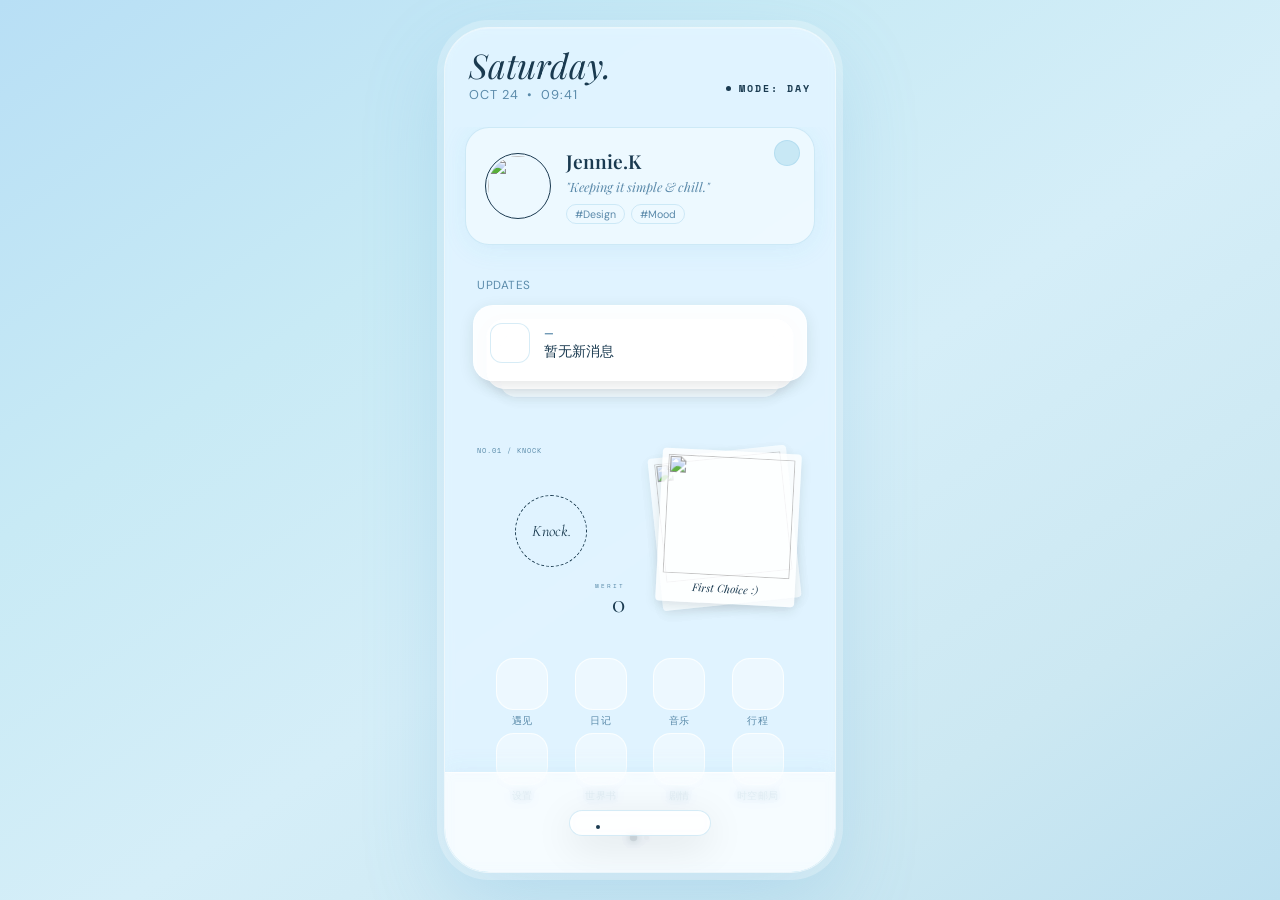
==== index.html @ 6e388628 "PWA 离线缓存 + 安装支持·毛玻璃减轻·天气感知·反向查手机·表情包全局·世界书语音+导入·经期移除·ElevenLabs v3" ====
<!DOCTYPE html>
<html lang="zh-CN">
<head>
<meta charset="UTF-8">
<meta name="viewport" content="width=device-width, initial-scale=1.0, maximum-scale=1.0, user-scalable=no, viewport-fit=cover">
<title>✦ 闪闪的小手机 ✦</title>
<meta name="apple-mobile-web-app-capable" content="yes">
<meta name="apple-mobile-web-app-status-bar-style" content="black-translucent">
<meta name="apple-mobile-web-app-title" content="Chill OS">
<link rel="apple-touch-icon" href="apple-touch-icon.png">
<link rel="manifest" href="manifest.json">
<meta name="theme-color" content="rgba(235,248,255,0.7)">
<script src="https://cdn.jsdelivr.net/npm/@supabase/supabase-js@2"></script>
<script src="https://unpkg.com/@phosphor-icons/web"></script>
<script src="https://unpkg.com/fflate@0.8.2/umd/index.js"></script>
<script src="https://unpkg.com/mammoth@1.6.0/mammoth.browser.min.js"></script>
<script src="https://cdnjs.cloudflare.com/ajax/libs/three.js/r128/three.min.js"></script>
<script src="music.js"></script>
<script src="chill-meet-bundle.js"></script>
<script src="diary.js"></script>
<script src="forum.js"></script>
<script src="lifestyle.js"></script>
<script src="post-office.js"></script>
<script src="cloud.js"></script>
<script src="debate.js"></script>
<script src="codex.js"></script>
<script src="subjects.js"></script>
<script src="editorial.js"></script>
<script src="couple.js"></script>
<script src="group-story.js"></script>
<script src="story-status.js"></script>
<script src="updater.js"></script>
<script src="fab-style.js"></script>
<script src="import-migrate.js"></script>
<script src="memory-rag.js"></script>
<script src="api-log.js"></script>
<script src="dream.js"></script>
<link rel="preconnect" href="https://fonts.googleapis.com">
<link rel="preconnect" href="https://fonts.gstatic.com" crossorigin>
<link href="https://fonts.googleapis.com/css2?family=DM+Sans:wght@400;500;700;800&family=Great+Vibes&family=Libre+Barcode+39+Text&family=Noto+Sans+SC:wght@300;400;500;700&family=Playfair+Display:ital,wght@0,400;0,600;0,700;1,400;1,700&family=Cormorant+Garamond:ital,wght@0,300;0,400;0,600;1,300;1,400&family=Space+Mono:ital,wght@0,400;0,700;1,400&display=swap" rel="stylesheet">

  <link rel="stylesheet" href="styles.css">
<body>
<div class="device">

<!-- ==================== AUTH SCREENS ==================== -->
  

<div id="auth-screen" class="screen auth-screen">
    <!-- Login Wrap -->
    <div id="page-login" class="auth-wrap">
      <header class="auth-header">
        <h1 class="auth-title">The<br><span class="italic">Gate</span></h1>
        <p class="auth-subtitle">欢迎回到 <strong>Chill Mono OS</strong>。</p>
      </header>
      <div>
        <div id="login-msg" class="auth-msg"></div>
        <div class="auth-form-group">
          <label>邮箱 <span class="en-deco">/ EMAIL</span></label>
          <input type="email" id="login-email" placeholder="you@example.com">
        </div>
        <div class="auth-form-group">
          <label>密码 <span class="en-deco">/ PASSWORD</span></label>
          <input type="password" id="login-password" placeholder="请输入密码">
        </div>
        <button class="auth-btn" id="login-btn">登录</button>
        <div class="auth-switch">
          没有账号？<a id="to-register">注册</a>
          <span class="divider">|</span>
          <a id="to-claim">领取邀请码</a>
        </div>
      </div>
    </div>
    <!-- Register Wrap -->
    <div id="page-register" class="auth-wrap hidden">
      <header class="auth-header">
        <h1 class="auth-title">New<br><span class="italic">Soul</span></h1>
        <p class="auth-subtitle">加入 <strong>Chill Mono OS</strong>，需要邀请码。</p>
      </header>
      <div>
        <div id="register-msg" class="auth-msg"></div>
        <div class="auth-form-group">
          <label>邀请码 <span class="en-deco">/ INVITE CODE</span></label>
          <input type="text" id="register-code" placeholder="INVITE-XXX">
        </div>
        <div class="auth-form-group">
          <label>邮箱 <span class="en-deco">/ EMAIL</span></label>
          <input type="email" id="register-email" placeholder="you@example.com">
        </div>
        <div class="auth-form-group">
          <label>密码 <span class="en-deco">/ PASSWORD</span></label>
          <input type="password" id="register-password" placeholder="至少 6 位">
        </div>
        <button class="auth-btn" id="register-btn">注册</button>
        <div class="auth-switch">
          已有账号？<a id="to-login">去登录</a>
        </div>
      </div>
    </div>
  </div>

  <div id="claim-screen" class="screen auth-screen">
    <div class="auth-wrap">
      <header class="auth-header">
        <h1 class="auth-title">You're<br><span class="italic">Invited!</span></h1>
        <p class="auth-subtitle">to join <strong>Chill Mono OS</strong>, despite all of the chaos.</p>
      </header>
      <div>
        <div id="claim-msg" class="auth-msg"></div>
        <div class="auth-form-group">
          <label>Your QQ Identifier</label>
          <input type="text" id="qq-input" placeholder="请输入 QQ 号" inputmode="numeric">
        </div>
        <button class="auth-btn" id="claim-btn">Reveal Your Fate</button>
        <div class="claim-result-box" id="claim-result-box">
          <div class="claim-tarot-header">
            <span class="star">★</span>
            <span class="num">I</span>
            <span class="star">★</span>
          </div>
          <div class="code" id="claim-result-code"></div>
          <div class="claim-tarot-footer">L'Invitation</div>
          <button class="claim-copy-btn" id="claim-copy-btn">Copy</button>
        </div>
        <div class="auth-switch" style="text-align: right; margin-top: 64px;">
          <a id="claim-to-login" style="font-family: 'Playfair Display', 'DM Sans', sans-serif; font-style: italic; font-size: 14px;">返回登录 / Back to login ⤣</a>
        </div>
      </div>
    </div>
  </div>

  <!-- Hidden file inputs -->
  <input type="file" id="file-avatar"         accept="image/*" style="display:none">
  <input type="file" id="file-polaroid-front" accept="image/*" style="display:none">
  <input type="file" id="file-polaroid-back"  accept="image/*" style="display:none">
  <input type="file" id="file-wallpaper"      accept="image/*" style="display:none">
  <input type="file" id="file-call-wallpaper" accept="image/*" style="display:none">
  <input type="file" id="file-icon"           accept="image/*" style="display:none">
  <input type="file" id="file-group-avatar"   accept="image/*" style="display:none">
  <input type="file" id="file-rb-p1" accept="image/*" style="display:none" onchange="SpaceModule.saveImg('rb-img-1', this)">
  <input type="file" id="file-rb-p2" accept="image/*" style="display:none" onchange="SpaceModule.saveImg('rb-img-2', this)">
  <input type="file" id="file-rb-p3" accept="image/*" style="display:none" onchange="SpaceModule.saveImg('rb-img-3', this)">
  <input type="file" id="file-rb-music" accept="image/*" style="display:none" onchange="SpaceModule.saveImg('rb-img-music', this)">

  <!-- Toast -->
  <div class="toast" id="toast"></div>

  <!-- Profile Edit Modal -->
  <div class="modal-overlay" id="profile-modal">
    <div class="modal-sheet">
      <div class="modal-title">编辑名片</div>
      <input class="modal-input" id="modal-name" placeholder="名字" maxlength="20">
      <input class="modal-input" id="modal-bio"  placeholder="签名" maxlength="50">
      <input class="modal-input" id="modal-tags" placeholder="标签，逗号分隔，例：Design,Mood" maxlength="80">
      <div class="modal-btn-row">
        <button class="modal-btn"         onclick="ProfileModule.closeModal()">取消</button>
        <button class="modal-btn primary" onclick="ProfileModule.save()">保存</button>
      </div>
    </div>
  </div>

  <!-- ==================== HOME SCREEN ==================== -->
  <div id="home-screen" class="screen active">
    <div class="scroll-content" id="home-scroll">
      <div class="header">
        <div class="date-box">
          <h1 class="serif" id="day-main">Saturday.</h1>
          <div class="date-time-line"><p id="date-main">OCT 24</p><span>•</span><p id="time-main">09:41</p></div>
        </div>
       <div class="theme-switch" id="theme-btn">MODE: DAY</div></div>
       
       <div class="home-swiper" id="home-swiper" onscroll="updateHomeDots(this)">
    <div class="home-page"> <!-- 第一页开始 -->
       
      <div class="profile-card">
        <div class="avatar-wrap" id="avatar-wrap">
          <img src="https://i.postimg.cc/ydZykRMt/IMG-1712.jpg" alt="" class="avatar" id="profile-avatar">
          <div class="avatar-edit-hint"><i class="ph ph-camera"></i></div>
        </div>
        <div class="profile-info">
          <div class="profile-name serif" id="profile-name">Jennie.K</div>
          <div class="profile-bio" id="profile-bio">"Keeping it simple & chill."</div>
          <div class="profile-tags" id="profile-tags">
            <span class="tag">#Design</span><span class="tag">#Mood</span>
          </div>
        </div>
        <div class="profile-edit-btn" id="profile-edit-btn"><i class="ph ph-pencil-simple"></i></div>
      </div>

      <div class="stack-label"><span>Updates</span><span id="notif-count" style="display:none">0</span></div>
      <div class="stack-container" onclick="openPanel()" id="stack-container">
        <!-- 最上面那张：动态内容 -->
        <div class="stack-card" id="stack-card-top">
          <div class="notify-icon" id="stack-icon">
            <i class="ph ph-chat-circle-dots"></i>
          </div>
          <div class="notify-content">
            <div class="notify-header">
              <span class="notify-app" id="stack-name">—</span>
              <span id="stack-time"></span>
            </div>
            <div class="notify-msg" id="stack-msg">暂无新消息</div>
          </div>
        </div>
        <!-- 下面两张纯视觉叠牌 -->
        <div class="stack-card"></div>
        <div class="stack-card"></div>
      </div>

      <div class="bento-grid">
        <div class="canvas-wrap">
          <div class="wg-boxless-muyu" id="muyu-area">
            <div class="muyu-meta">NO.01 / KNOCK</div>
            <div class="zen-stone"><span>Knock.</span></div>
            <div class="muyu-counter">
              <div class="muyu-counter-title">Merit</div>
              <div class="muyu-counter-value" id="merit-count">0</div>
            </div>
          </div>
        </div>

        <div class="photo-stack-widget" id="polaroid-widget">
          <i class="ph ph-paperclip paperclip-back"></i>
          <i class="ph ph-paperclip paperclip-front"></i>
          <div class="polaroid-layer back">
            <img id="polaroid-back-img" src="https://images.unsplash.com/photo-1493663284031-b7e3aefcae8e?w=400&q=80" alt="">
          </div>
          <div class="polaroid-layer front">
            <img id="polaroid-front-img" src="https://i.postimg.cc/8cGMc0Bk/IMG-1711.jpg" alt="">
            <div class="polaroid-caption" id="polaroid-caption">First Choice :)</div>
          </div>
        </div>
      </div>


      <div class="grid-icons" id="grid-icons">
        <div class="icon-cell">
         <div class="icon-box" data-icon-id="0"><i class="ph-fill ph-coffee"></i></div>
          <span class="icon-label">遇见</span>
        </div>
       <div class="icon-cell">
  <div class="icon-box" data-icon-id="1" id="icon-diary">
    <i class="ph ph-book-open-text"></i>
  </div>
  <span class="icon-label">日记</span>
</div>
        <div class="icon-cell">
          <div class="icon-box" data-icon-id="2"><i class="ph ph-music-note"></i></div>
          <span class="icon-label">音乐</span>
        </div>
        <div class="icon-cell">
          <div class="icon-box" data-icon-id="3"><i class="ph ph-calendar-blank"></i></div>
          <span class="icon-label">行程</span>
        </div>
        <div class="icon-cell">
          <div class="icon-box" data-icon-id="4" id="icon-settings"><i class="ph ph-gear"></i></div>
          <span class="icon-label">设置</span>
        </div>
        <div class="icon-cell" id="icon-worldbook-cell">
          <div class="icon-box" data-icon-id="5"><i class="ph ph-books"></i></div>
          <span class="icon-label">世界书</span>
        </div>
        <div class="icon-cell" id="icon-story-cell">
          <div class="icon-box" data-icon-id="6"><i class="ph ph-mask-happy"></i></div>
          <span class="icon-label">剧情</span>
        </div>
        <div class="icon-cell" id="icon-postoffice-cell">
          <div class="icon-box" data-icon-id="7"><i class="ph ph-mailbox"></i></div>
          <span class="icon-label">时空邮局</span>
        </div>
      </div>
    </div>

<div class="home-page"> <!-- 第二页开始 -->
       
      <div class="retro-brutalist-widget">
        
        <!-- 第1排 -->
        <div class="rb-flex-row">
          <div class="rb-pill-black" contenteditable="true" id="rb-t1" onblur="SpaceModule.saveText('rb-t1')" spellcheck="false">THIS IS MY BLOG/SPACE!</div>
          <div class="rb-circle-white"><i class="ph-bold ph-arrow-right"></i></div>
        </div>

        <!-- 第2排 -->
        <div class="rb-flex-row" style="justify-content: space-between;">
          <div class="rb-pill-white">
            <i class="ph-fill ph-facebook-logo"></i>
            <i class="ph-fill ph-twitter-logo"></i>
            <i class="ph-fill ph-spotify-logo"></i>
          </div>
          <div class="rb-search-box">
            <div class="rb-search-text" contenteditable="true" id="rb-t2" onblur="SpaceModule.saveText('rb-t2')" spellcheck="false">SEARCH</div>
            <div class="rb-search-icon"><i class="ph-bold ph-magnifying-glass"></i></div>
          </div>
        </div>

        <!-- 第3排 -->
        <div class="rb-polaroid-section">
          <div class="rb-cursive" contenteditable="true" id="rb-t3" onblur="SpaceModule.saveText('rb-t3')" spellcheck="false">our journey</div>
          <div class="rb-polaroid-stack">
            <div class="rb-polaroid p1" onclick="document.getElementById('file-rb-p1').click()"><img id="rb-img-1" src="https://i.postimg.cc/02b2mCWJ/IMG-1710.jpg" alt="photo1"></div>
            <div class="rb-polaroid p2" onclick="document.getElementById('file-rb-p2').click()"><img id="rb-img-2" src="https://i.postimg.cc/xThjPbhM/IMG-1709.jpg" alt="photo2"></div>
            <div class="rb-polaroid p3" onclick="document.getElementById('file-rb-p3').click()"><img id="rb-img-3" src="https://i.postimg.cc/yYkY9TQj/IMG-1714.jpg" alt="photo3"></div>
          </div>
        </div>

        <!-- 第4排 -->
        <div class="rb-music-pill">
          <div style="display:flex; align-items:center;">
            <img id="rb-img-music" src="https://i.postimg.cc/BQnbRd0D/IMG-0015.jpg" class="rb-music-avatar" onclick="document.getElementById('file-rb-music').click()">
            <div class="rb-music-info">
              <div style="font-size:0.95rem; font-weight:800; line-height:1;" contenteditable="true" id="rb-t4" onblur="SpaceModule.saveText('rb-t4')" spellcheck="false">HEAVEN</div>
              <div style="font-size:0.55rem; margin-top:2px; font-weight:500;" contenteditable="true" id="rb-t5" onblur="SpaceModule.saveText('rb-t5')" spellcheck="false">a song by Niall Horan</div>
            </div>
          </div>
          <i class="ph-fill ph-heart" style="font-size:1.2rem; margin-right: 8px;"></i>
        </div>
      </div>
 
    <!-- 👇 新增的第二页功能模块图标 👇 -->
      <div class="grid-icons" style="margin-top: 30px; margin-bottom: 30px;">
        <div class="icon-cell" id="icon-debate">
          <div class="icon-box" data-icon-id="8"><i class="ph ph-scales"></i></div>
          <span class="icon-label">辩论</span>
        </div>
        <div class="icon-cell" id="icon-phone">
          <div class="icon-box" data-icon-id="9"><i class="ph ph-device-mobile"></i></div>
          <span class="icon-label">查手机</span>
        </div>
        <div class="icon-cell" id="icon-couple">
          <div class="icon-box" data-icon-id="10"><i class="ph ph-users"></i></div>
          <span class="icon-label">情侣</span>
        </div>
        <div class="icon-cell" id="icon-cloud-2">
          <div class="icon-box" data-icon-id="11"><i class="ph ph-cloud"></i></div>
          <span class="icon-label">云端</span>
        </div>
        <!-- 👇 新增的索引图标 👇 -->
    <div class="icon-cell" id="icon-codex">
        <div class="icon-box" data-icon-id="12"><i class="ph ph-question"></i></div>
        <span class="icon-label">索引</span>
    </div>
    <div class="icon-cell" id="icon-editorial">
    <div class="icon-box" data-icon-id="13"><i class="ph ph-newspaper"></i></div>
    <span class="icon-label">观测志</span>
</div>
    <div class="icon-cell" id="icon-groupstory">
    <div class="icon-box" data-icon-id="14"><i class="ph ph-users-three"></i></div>
    <span class="icon-label">群像</span>
</div>
    <div class="icon-cell" id="icon-memrag">
    <div class="icon-box" data-icon-id="15"><i class="ph ph-brain"></i></div>
    <span class="icon-label">记忆库</span>
</div>
    <div class="icon-cell" id="icon-dream">
    <div class="icon-box" data-icon-id="16"><i class="ph ph-moon-stars"></i></div>
    <span class="icon-label">梦境</span>
</div>
      </div>
    </div>
  </div>

<!-- 加上分页的小圆点指示器 -->
<div class="home-dots">
    <div class="home-dot active" onclick="scrollToHomePage(0)"></div>
    <div class="home-dot" onclick="scrollToHomePage(1)"></div>
</div>

    <div class="overlay" id="overlay" onclick="closePanel()"></div>
    <div class="details-panel" id="panel">
      <div class="panel-handle" onclick="closePanel()"></div>
      <div class="panel-title">Updates</div>
      <div class="panel-list" id="notif-panel-list">
        <!-- 动态渲染 -->
      </div>
    </div>

    <div class="dock-wrapper" id="dock-wrapper">
      <div class="dock">
        <div class="dock-item active-dot" onclick="toggleDock(event)"><i class="ph-fill ph-house"></i></div>
        <div class="dock-item" onclick="Router.go('forum')"><i class="ph-fill ph-magnifying-glass"></i></div>
        <div class="dock-item" onclick="Router.go('chat')"><i class="ph-fill ph-chat-circle-dots"></i></div>
        <div class="dock-item" id="dock-character"><i class="ph-fill ph-user"></i></div>
      </div>
    </div>
  </div>

  <!-- ==================== SETTINGS SCREEN ==================== -->
  <div id="settings-screen" class="screen">
    <div class="bg-watermark" id="bg-letter">S</div>
    <div class="main-view">
      <button class="main-back-btn" onclick="Router.back()">Back</button>
      <header class="main-header">
        <h1 class="main-title">Settings</h1>
        <div class="main-subtitle">PREFERENCES & CONFIG</div>
      </header>
      <div class="menu-list">
        <div class="menu-item" onclick="Router.go('api-page','A')">
          <span class="menu-text-cn">API 设置</span>
          <span class="menu-text-en">Connection & Intelligence</span>
        </div>
        <div class="menu-item" onclick="Router.go('voice-page','V')">
          <span class="menu-text-cn">音画设置</span>
          <span class="menu-text-en">Voice & Vision</span>
        </div>
        <div class="menu-item" onclick="Router.go('ui-page','U')">
          <span class="menu-text-cn">美化设置</span>
          <span class="menu-text-en">Appearance & Themes</span>
        </div>
        <div class="menu-item" onclick="Router.go('data-page','D')">
          <span class="menu-text-cn">数据设置</span>
          <span class="menu-text-en">Storage & Backup</span>
        </div>
        <div class="menu-item" onclick="Router.go('system-page','⌘')">
          <span class="menu-text-cn">系统设置</span>
          <span class="menu-text-en">Display & Typography</span>
        </div>
        <!-- 🌟 新增：Agent 引擎入口 -->
        <div class="menu-item" onclick="Router.go('agent-page','Ag')">
          <span class="menu-text-cn">Agent 引擎</span>
          <span class="menu-text-en">Autonomous Ecosystem</span>
        </div>
      </div>
    </div>

    <!-- API 设置页 -->
    <div id="api-page" class="settings-page">
      <div class="page-watermark">Api</div>
      <div class="nav-bar">
        <span class="nav-title">API 设置</span>
        <button class="sub-back-btn" onclick="Router.back()">Back</button>
      </div>
      <div class="content-scroll">
        <div class="form-section">
          <label class="label-text">选择配置 / SELECT PROFILE</label>
          <select id="api-select" class="select-stylish" onchange="ApiModule.onSelectChange()">
            <option value="__new__">+ 新建配置</option>
          </select>
        </div>
        <div class="input-wrapper">
          <label class="label-text">配置名称 / NAME</label>
          <input type="text" id="api-name" class="input-line" placeholder="给这个配置起个名字">
        </div>
        <div class="input-wrapper">
          <label class="label-text">接口地址 / ENDPOINT</label>
          <input type="text" id="api-url" class="input-line" placeholder="https://api.openai.com 或 .../v1 均可">
        </div>
        <div class="input-wrapper">
          <label class="label-text">密钥 / KEY</label>
          <input type="password" id="api-key" class="input-line" placeholder="sk-...">
        </div>
        <div class="input-wrapper">
          <label class="label-text">模型 / MODEL</label>
          <span class="fetch-link" id="fetch-link-btn" onclick="ApiModule.fetchModels()">点击拉取列表</span>
          <select id="api-model-select" class="select-stylish" style="display:none" onchange="ApiModule.onModelSelectChange()"></select>
          <input type="text" id="api-model" class="input-line" placeholder="先拉取列表或手动输入模型名">
        </div>
        <div class="input-wrapper">
          <label class="label-text">温度 / TEMPERATURE</label>
          <div class="slider-row">
            <input type="range" id="api-temp" class="styled-slider" min="0" max="2" step="0.1" value="0.7"
              oninput="document.getElementById('temp-display').textContent=parseFloat(this.value).toFixed(1)">
            <span class="slider-val" id="temp-display">0.7</span>
          </div>
        </div>
        <div style="margin-top:40px;">
  <button class="btn-primary"  onclick="ApiModule.save()">保存配置</button>
  <button class="btn-outline"  onclick="ApiModule.setActive()" style="margin-bottom: 8px;">设为主用 API (日常对话)</button>
  <button class="btn-outline"  onclick="ApiModule.setSecondary()">设为副用 API (心声/查手机/观测志)</button>
  <button class="btn-ghost"    onclick="ApiModule.delete()">删除此配置</button>
</div>
      </div>
    </div>

    <!-- 音画设置页（二级菜单） -->
    <div id="voice-page" class="settings-page">
      <div class="page-watermark">Vo</div>
      <div class="nav-bar">
        <span class="nav-title">音画设置</span>
        <button class="sub-back-btn" onclick="Router.back()">Back</button>
      </div>
      <div class="main-view" style="padding-top:80px;">
        <div class="form-section" style="margin-bottom:8px;">
          <label class="label-text">当前 TTS 渠道 / PROVIDER</label>
          <select id="voice-provider-select" class="select-stylish" style="margin-top:6px;"
            onchange="VoiceModule.save(this.value)">
            <option value="minimax">MiniMax TTS</option>
            <option value="elevenlabs">ElevenLabs</option>
            <option value="mimo">Mimo</option>
          </select>
        </div>
        <div class="menu-list" style="margin-top:16px;">
          <div class="menu-item" onclick="Router.go('minimax-page','M')">
            <span class="menu-text-cn">MiniMax 设置</span>
            <span class="menu-text-en">API Key · 模型 · 音色</span>
          </div>
          <div class="menu-item" onclick="Router.go('elevenlabs-page','E')">
            <span class="menu-text-cn">ElevenLabs 设置</span>
            <span class="menu-text-en">API Key · 模型 · 音色</span>
          </div>
          <div class="menu-item" onclick="Router.go('mimo-page','I')">
            <span class="menu-text-cn">Mimo 设置</span>
            <span class="menu-text-en">API Key · Endpoint · 音色</span>
          </div>
          <div class="menu-item" onclick="Router.go('novel-settings-page','N')">
            <span class="menu-text-cn">生图设置</span>
            <span class="menu-text-en">Image Generation</span>
          </div>
        </div>
      </div>
    </div>

    <!-- MiniMax 设置页 -->
    <div id="minimax-page" class="settings-page">
      <div class="page-watermark">Mm</div>
      <div class="nav-bar">
        <span class="nav-title">MiniMax 设置</span>
        <button class="sub-back-btn" onclick="Router.back()">Back</button>
      </div>
      <div class="content-scroll">
        <div class="form-section" style="margin-bottom:8px;">
          <label class="label-text">服务商 / PROVIDER</label>
          <div style="font-family:'Space Mono',monospace;font-size:0.75rem;color:#888;margin-top:6px;">MiniMax TTS</div>
        </div>
        <div class="input-wrapper">
          <label class="label-text">API Key / KEY</label>
          <input type="password" id="mm-api-key" class="input-line" placeholder="eyJ...">
        </div>
        <div class="input-wrapper">
          <label class="label-text">Group ID</label>
          <input type="text" id="mm-group-id" class="input-line" placeholder="1234567890">
        </div>
      <div class="input-wrapper">
          <label class="label-text">模型 / MODEL</label>
          <select id="mm-model" class="select-stylish">
            <!-- 🌟 最新 2.8 系列 -->
            <option value="speech-2.8-hd">speech-2.8-hd（最新带语气词·高定音质）</option>
            <option value="speech-2.8-turbo">speech-2.8-turbo（最新 2.8 极速版）</option>

            <!-- 🌟 主力 02 / 2.6 系列 -->
            <option value="speech-02-hd">speech-02-hd（零样本复刻神模·高音质）</option>
            <option value="speech-02-turbo">speech-02-turbo（02系列·丝滑低延迟）</option>
            <option value="speech-2.6-hd">speech-2.6-hd（超低延迟优化版）</option>
            <option value="speech-2.6-turbo">speech-2.6-turbo（2.6 极速版）</option>

            <!-- 老版本兜底 -->
            <option value="speech-01-turbo">speech-01-turbo（经典推荐）</option>
            <option value="speech-01-hd">speech-01-hd（经典高清）</option>
          </select>
        </div>
        <div class="input-wrapper">
          <label class="label-text">语言 / LANGUAGE</label>
          <select id="mm-lang" class="select-stylish">
           <option value="Chinese">中文</option>
           <option value="English">English</option>
           <option value="Japanese">日本語</option>
           <option value="Korean">한국어</option>
           <option value="Chinese,Yue">粤语</option>
           <option value="auto">自动检测</option>
          </select>
        </div>
        <div class="input-wrapper">
          <label class="label-text">语速 / SPEED</label>
          <div class="slider-row">
            <input type="range" id="mm-speed" class="styled-slider" min="0.5" max="2.0" step="0.1" value="1.0"
              oninput="document.getElementById('mm-speed-val').textContent=parseFloat(this.value).toFixed(1)">
            <span class="slider-val" id="mm-speed-val">1.0</span>
          </div>
        </div>
        <div class="input-wrapper">
          <label class="label-text">音量 / VOL</label>
          <div class="slider-row">
            <input type="range" id="mm-vol" class="styled-slider" min="1" max="10" step="1" value="5"
              oninput="document.getElementById('mm-vol-val').textContent=this.value">
            <span class="slider-val" id="mm-vol-val">5</span>
          </div>
        </div>
        <div style="margin-top:40px;">
          <button class="btn-primary" onclick="VoiceModule.save('minimax')">保存配置</button>
        </div>
      </div>
    </div>

    <!-- ElevenLabs 设置页 -->
    <div id="elevenlabs-page" class="settings-page">
      <div class="page-watermark">El</div>
      <div class="nav-bar">
        <span class="nav-title">ElevenLabs 设置</span>
        <button class="sub-back-btn" onclick="Router.back()">Back</button>
      </div>
      <div class="content-scroll">
        <div class="form-section" style="margin-bottom:8px;">
          <label class="label-text">服务商 / PROVIDER</label>
          <div style="font-family:'Space Mono',monospace;font-size:0.75rem;color:#888;margin-top:6px;">ElevenLabs</div>
        </div>
        <div class="input-wrapper">
          <label class="label-text">API Key / xi-api-key</label>
          <input type="password" id="el-api-key" class="input-line" placeholder="sk_...">
        </div>
        <div class="input-wrapper">
          <label class="label-text">模型 / MODEL</label>
          <select id="el-model" class="select-stylish">
            <option value="eleven_v3">eleven_v3（最新·支持情绪标签·推荐）</option>
            <option value="eleven_multilingual_v2">eleven_multilingual_v2（多语言 v2）</option>
            <option value="eleven_flash_v2_5">eleven_flash_v2_5（极速 75+语言）</option>
            <option value="eleven_flash_v2">eleven_flash_v2</option>
            <option value="eleven_turbo_v2_5">eleven_turbo_v2_5（快速 32语言）</option>
            <option value="eleven_turbo_v2">eleven_turbo_v2</option>
            <option value="eleven_multilingual_v1">eleven_multilingual_v1（多语言 v1）</option>
            <option value="eleven_monolingual_v1">eleven_monolingual_v1（英语单语）</option>
            <option value="eleven_english_v2">eleven_english_v2（英语 v2）</option>
          </select>
        </div>
        <div class="input-wrapper">
          <label class="label-text">稳定性 / STABILITY</label>
          <div class="slider-row">
            <input type="range" id="el-stability" class="styled-slider" min="0" max="1.0" step="0.05" value="0.5"
              oninput="document.getElementById('el-stability-val').textContent=parseFloat(this.value).toFixed(2)">
            <span class="slider-val" id="el-stability-val">0.50</span>
          </div>
        </div>
        <div class="input-wrapper">
          <label class="label-text">相似度 / SIMILARITY</label>
          <div class="slider-row">
            <input type="range" id="el-similarity" class="styled-slider" min="0" max="1.0" step="0.05" value="0.75"
              oninput="document.getElementById('el-similarity-val').textContent=parseFloat(this.value).toFixed(2)">
            <span class="slider-val" id="el-similarity-val">0.75</span>
          </div>
        </div>
        <div class="input-wrapper">
          <label class="label-text">风格夸张 / STYLE</label>
          <div class="slider-row">
            <input type="range" id="el-style" class="styled-slider" min="0" max="1.0" step="0.05" value="0"
              oninput="document.getElementById('el-style-val').textContent=parseFloat(this.value).toFixed(2)">
            <span class="slider-val" id="el-style-val">0.00</span>
          </div>
        </div>
        <div class="input-wrapper">
          <label class="label-text">语速 / SPEED</label>
          <div class="slider-row">
            <input type="range" id="el-speed" class="styled-slider" min="0.7" max="1.2" step="0.05" value="1.0"
              oninput="document.getElementById('el-speed-val').textContent=parseFloat(this.value).toFixed(2)">
            <span class="slider-val" id="el-speed-val">1.0</span>
          </div>
        </div>
        <div style="margin-top:40px;">
          <button class="btn-primary" onclick="VoiceModule.save('elevenlabs')">保存配置</button>
        </div>
      </div>
    </div>

    <!-- Mimo 设置页 -->
    <div id="mimo-page" class="settings-page">
      <div class="page-watermark">Mi</div>
      <div class="nav-bar">
        <span class="nav-title">Mimo 设置</span>
        <button class="sub-back-btn" onclick="Router.back()">Back</button>
      </div>
      <div class="content-scroll">
        <div class="form-section" style="margin-bottom:8px;">
          <label class="label-text">服务商 / PROVIDER</label>
          <div style="font-family:'Space Mono',monospace;font-size:0.75rem;color:#888;margin-top:6px;">Mimo</div>
        </div>
        <div class="input-wrapper">
          <label class="label-text">API Key / KEY</label>
          <input type="password" id="mo-api-key" class="input-line" placeholder="输入 API Key...">
        </div>
        <div class="input-wrapper">
          <label class="label-text">Endpoint URL</label>
          <input type="text" id="mo-endpoint" class="input-line" placeholder="https://api.xiaomimimo.com/v1">
        </div>
        <div class="input-wrapper">
          <label class="label-text">模型 / MODEL</label>
          <select id="mo-model" class="select-stylish">
            <option value="tts-1">tts-1（标准音质·快）</option>
            <option value="tts-1-hd">tts-1-hd（高音质）</option>
            <option value="gpt-4o-mini-tts">gpt-4o-mini-tts（最新·自然）</option>
          </select>
        </div>
        <div class="input-wrapper">
          <label class="label-text">语速 / SPEED</label>
          <div class="slider-row">
            <input type="range" id="mo-speed" class="styled-slider" min="0.25" max="4.0" step="0.05" value="1.0"
              oninput="document.getElementById('mo-speed-val').textContent=parseFloat(this.value).toFixed(2)">
            <span class="slider-val" id="mo-speed-val">1.00</span>
          </div>
        </div>
        <div class="input-wrapper">
          <label class="label-text">音频格式 / FORMAT</label>
          <select id="mo-format" class="select-stylish">
            <option value="mp3">mp3</option>
            <option value="opus">opus</option>
            <option value="aac">aac</option>
            <option value="flac">flac</option>
          </select>
        </div>
        <div style="margin-top:40px;">
          <button class="btn-primary" onclick="VoiceModule.save('mimo')">保存配置</button>
        </div>
      </div>
    </div>

        <!-- 生图设置页：后端（免费 / NovelAI / OpenAI 兼容），DOM id 仍为 novel-settings-page -->
    <div id="novel-settings-page" class="settings-page">
      <div class="page-watermark">Ig</div>
      <div class="nav-bar">
        <span class="nav-title">生图设置</span>
        <button class="sub-back-btn" onclick="Router.back()">Back</button>
      </div>
      <div class="content-scroll">
        <p style="font-size:0.75rem;color:var(--s-text-secondary);line-height:1.5;margin-bottom:16px;">
          选择生图<strong>后端</strong>：<strong>免费线路</strong>为 Pollinations；<strong>NovelAI</strong> 填 Persistent Token，走官方 <code style="font-size:0.7rem;">image.novelai.net</code>；<strong>OpenAI 兼容</strong>填与聊天设置相同的 Base URL 规则（官方 <code style="font-size:0.7rem;">https://api.openai.com</code> 或第三方转发），请求 <code style="font-size:0.7rem;">/v1/images/generations</code>（如 DALL·E）。密钥保存在本地浏览器。
        </p>
        <div class="input-wrapper">
          <label class="label-text">生图后端 / Backend</label>
          <select id="novel-img-backend" class="select-stylish" onchange="NovelModule.syncBackendUI()">
            <option value="pollinations">免费线路（Pollinations）</option>
            <option value="novelai">NovelAI（Persistent Token）</option>
            <option value="openai">OpenAI 兼容（DALL·E 等）</option>
          </select>
        </div>
        <div id="novel-backend-panel-novelai" style="display:none;">
        <p style="font-size:0.72rem;color:var(--s-text-secondary);line-height:1.45;margin-bottom:12px;">NovelAI：在用户菜单创建 <strong>Persistent API Token</strong>。消耗 Anlas。</p>
        <div class="input-wrapper">
          <label class="label-text">Persistent Token / KEY</label>
          <input type="password" id="novel-api-key" class="input-line" placeholder="粘贴 API Token" autocomplete="off">
        </div>
        <div class="input-wrapper">
          <label class="label-text">反代 Base URL（可选）</label>
          <input type="text" id="novel-nai-base" class="input-line" placeholder="留空直连 image.novelai.net" autocomplete="off">
          <p style="font-size:0.68rem;color:var(--s-text-secondary);line-height:1.4;margin-top:6px;">留空直连官方；CORS 失败再填反代根地址。</p>
        </div>
        <div class="input-wrapper">
          <label class="label-text">模型 / MODEL</label>
          <select id="novel-model" class="select-stylish" onchange="NovelModule.syncNaiAdvancedUI()">
            <option value="nai-diffusion-3">nai-diffusion-3</option>
            <option value="nai-diffusion-4-5-curated">nai-diffusion-4-5-curated</option>
            <option value="nai-diffusion-4-5-full">nai-diffusion-4-5-full</option>
            <option value="nai-diffusion-furry-3">nai-diffusion-furry-3</option>
          </select>
        </div>
        <div class="input-wrapper">
          <label class="label-text">采样步数 / STEPS</label>
          <div class="slider-row">
            <input type="range" id="novel-steps" class="styled-slider" min="1" max="50" step="1" value="28"
              oninput="document.getElementById('novel-steps-val').textContent=this.value">
            <span class="slider-val" id="novel-steps-val">28</span>
          </div>
        </div>
        <div class="input-wrapper">
          <label class="label-text">Prompt Guidance / SCALE</label>
          <div class="slider-row">
            <input type="range" id="novel-scale" class="styled-slider" min="1" max="15" step="0.5" value="5"
              oninput="document.getElementById('novel-scale-val').textContent=parseFloat(this.value).toFixed(1)">
            <span class="slider-val" id="novel-scale-val">5.0</span>
          </div>
        </div>
        <div class="input-wrapper">
          <label class="label-text">Sampler</label>
          <select id="novel-sampler" class="select-stylish">
            <option value="k_euler">k_euler</option>
            <option value="k_euler_ancestral">k_euler_ancestral</option>
            <option value="k_dpmpp_2m">k_dpmpp_2m</option>
            <option value="k_dpmpp_2m_sde">k_dpmpp_2m_sde</option>
          </select>
        </div>
        <div class="input-wrapper">
          <label class="label-text">种子 Seed</label>
          <div style="display:flex;gap:10px;align-items:center;">
            <input type="number" id="novel-nai-seed" class="input-line" style="flex:1;margin:0;" min="0" max="4294967295" step="1" placeholder="留空＝每次随机" inputmode="numeric" autocomplete="off">
            <button type="button" class="btn-ghost" onclick="NovelModule.randomNaiSeed()" style="width:auto;padding:10px 14px;flex-shrink:0;">随机</button>
          </div>
          <p style="font-size:0.68rem;color:var(--s-text-secondary);line-height:1.4;margin-top:6px;">留空随机；填数可复现同图。</p>
        </div>
        <div class="input-wrapper" style="display:flex;align-items:center;justify-content:space-between;gap:12px;">
          <div>
            <label class="label-text" style="margin:0;">SMEA</label>
            <p id="novel-nai-smea-hint" style="font-size:0.68rem;color:var(--s-text-secondary);line-height:1.4;margin-top:4px;">V3 可用；V4 自动关闭。</p>
          </div>
          <input type="checkbox" id="novel-nai-smea" checked>
        </div>
        </div><!-- /novel-backend-panel-novelai -->

        <div id="novel-backend-panel-openai" style="display:none;">
        <p style="font-size:0.72rem;color:var(--s-text-secondary);line-height:1.45;margin-bottom:12px;">OpenAI 兼容接口需支持 <code style="font-size:0.68rem;">POST /v1/images/generations</code>。Base URL 可与 API 设置里的域名写法一致（含或不含 <code style="font-size:0.68rem;">/v1</code>）。</p>
        <div class="input-wrapper">
          <label class="label-text">Base URL（可选）</label>
          <input type="text" id="novel-openai-base" class="input-line" placeholder="留空则 https://api.openai.com" autocomplete="off">
        </div>
        <div class="input-wrapper">
          <label class="label-text">API Key</label>
          <input type="password" id="novel-openai-key" class="input-line" placeholder="sk-..." autocomplete="off">
        </div>
       <div class="input-wrapper">
          <label class="label-text">图像模型</label>
          <span class="fetch-link" id="novel-fetch-link-btn" onclick="NovelModule.fetchModels()">点击拉取列表</span>
          <select id="novel-openai-model-select" class="select-stylish" style="display:none" onchange="NovelModule.onModelSelectChange()"></select>
          <input type="text" id="novel-openai-model" class="input-line" placeholder="先拉取列表或手动输入模型名" autocomplete="off" value="dall-e-3">
        </div>
        <p style="font-size:0.68rem;color:var(--s-text-secondary);line-height:1.4;margin-top:-4px;">尺寸见下方：DALL·E 竖/横为 1024×1792 / 1792×1024；<strong>GPT Image（gpt-image-*）</strong>竖/横为 1024×1536 / 1536×1024。dall-e-2 非方形时回落为 1024×1024。</p>

        <!-- 🌟 OpenAI 配置预设（名字 + Base + Key）-->
        <div style="margin-top:18px; margin-bottom:18px; border-top:0.5px solid rgba(18,18,18,0.1); padding-top:14px;">
          <div style="display:flex; justify-content:space-between; align-items:center; margin-bottom:10px;">
            <span style="font-size:0.8rem; font-weight:600; color:var(--s-text-primary);">配置预设 / Saved Configs</span>
            <button type="button" onclick="NovelModule.saveApiPreset()" style="font-size:0.68rem; background:transparent; border:none; color:var(--s-accent, #1a3a50); font-weight:700; cursor:pointer; padding:0; text-decoration:underline;">+ 存为新预设</button>
          </div>
          <div id="novel-api-presets-list" style="display:flex; flex-direction:column; gap:6px;">
            <!-- JS 动态渲染 -->
          </div>
        </div>
        </div><!-- /novel-backend-panel-openai -->

        <div class="input-wrapper" id="novel-shared-size-wrap">
          <label class="label-text">尺寸 / SIZE</label>
          <select id="novel-size" class="select-stylish">
            <option value="832x1216">竖图（Novel 832×1216 · OpenAI 1024×1792）</option>
            <option value="1216x832">横图（Novel 1216×832 · OpenAI 1792×1024）</option>
            <option value="1024x1024">方图 1024×1024</option>
          </select>
        </div>

        <div class="form-section" style="margin-top:8px;margin-bottom:0;">
          <div class="section-title">画风前缀 · Style prefix</div>
          <div class="input-wrapper" style="margin-bottom:22px;">
            <label class="label-text">全局画风前缀 / Global style</label>
            <div style="font-family:'Space Mono',monospace;font-size:0.75rem;color:var(--s-text-secondary);margin-top:4px;">拼在每条生图提示最前：画风、质量词、媒介等；<strong>不负责剧情画面</strong>——情景内容请写在对话里的 <span style="user-select:all;">[NOVEL_IMG]</span>。未配置角色专属时用此项。</div>
            <div style="margin-top:10px;margin-bottom:8px;padding:10px 12px;background:rgba(0,0,0,0.03);border:0.5px solid rgba(18,18,18,0.1);border-radius:10px;font-family:'Space Mono',monospace;font-size:0.7rem;line-height:1.45;color:var(--s-text-secondary);">
              <span style="display:block;margin-bottom:6px;letter-spacing:0.5px;">画风示例（英文逗号分隔；会与 <span style="user-select:all;">[NOVEL_IMG]</span> 内情景描写<strong>前后拼接</strong>）</span>
              <span style="user-select:all;display:block;color:var(--s-text-primary);word-break:break-word;">masterpiece, best quality, anime illustration, soft lighting, depth of field, film grain, muted colors</span>
            </div>
            <textarea id="novel-prompt-positive" class="novel-prompt-ta" placeholder="选填。仅画风/质感/媒介等前缀（英文逗号分隔）。剧情、动作、场景请交给模型写在 [NOVEL_IMG] 里；也可在此写该角色常驻外貌英文关键词。聊天「生图」里可再填角色专属画风前缀覆盖本项。" rows="4"></textarea>
          </div>
          <div class="input-wrapper" style="margin-bottom:0;">
            <label class="label-text">全局反向（排除）/ Global negative</label>
            <div style="font-family:'Space Mono',monospace;font-size:0.75rem;color:var(--s-text-secondary);margin-top:4px;">不希望出现的元素 · 留空则用当前模型默认 UC</div>
            <textarea id="novel-prompt-negative" class="novel-prompt-ta" placeholder="可不填；用于测试生图与对话配图，作用在全部后端" rows="4"></textarea>
          </div>
        </div>

        <div class="form-section" style="margin-bottom:0;">
          <div class="section-title">测试生图 / Test</div>
          <div class="upload-area" id="novel-test-preview-area" style="cursor:default;">
            <div style="width:100%;text-align:center;">
              <img id="novel-test-preview-img" alt="预览" style="display:none;max-width:100%;max-height:min(50vh,320px);object-fit:contain;margin:0 auto;">
              <div id="novel-test-preview-placeholder" class="upload-placeholder">
                <i class="ph ph-image"></i><span>测试结果将显示在此处</span>
              </div>
            </div>
          </div>
          <div style="display:flex;gap:12px;flex-wrap:wrap;margin-top:16px;align-items:center;">
            <button type="button" class="btn-primary" id="novel-test-btn" onclick="NovelModule.testGenerate()" style="width:auto;padding-left:24px;padding-right:24px;">测试生图</button>
            <button type="button" class="btn-ghost" onclick="NovelModule.downloadTestPreview()" style="width:auto;padding:10px 16px;">下载图片</button>
            <button type="button" class="btn-ghost" onclick="NovelModule.clearTestPreview()" style="width:auto;padding:10px 16px;">清除预览</button>
          </div>
        </div>

        <div style="margin-top:40px;">
          <button class="btn-primary" onclick="NovelModule.save()">保存配置</button>
        </div>
        <div style="margin-top:20px;font-family:'Space Mono',monospace;font-size:0.6rem;color:var(--s-text-secondary);letter-spacing:0.5px;line-height:1.6;">
          保存后：<strong>画风前缀</strong>（全局或角色专属）会拼在每条生图提示<strong>最前</strong>；<strong>剧情画面</strong>以对话里模型输出的 <span style="user-select:all;">[NOVEL_IMG]</span> 为主。角色写了专属正/反向则<strong>只</strong>用专属项对应一侧，不再叠全局；该侧留空则回退全局。<br>
          开启配图后，系统提示会要求模型在 <span style="user-select:all;">[NOVEL_IMG]</span> 内<strong>仅使用英文</strong>；关闭配图时则要求仅用<strong>中文</strong>描述画面、勿使用该标签。
        </div>
      </div>
    </div>

    <!-- 🌟 OpenAI 生图配置预设命名弹窗 -->
    <div class="preset-name-overlay" id="novel-api-preset-overlay">
      <div class="preset-name-modal">
        <h2 class="preset-name-title">Save Config</h2>
        <input type="text" id="novel-api-preset-name" placeholder="给这套配置起个名字..." value="新配置"
               style="width:100%; background:transparent; border:none; border-bottom:1px solid rgba(0,0,0,0.1); font-family:'Cormorant Garamond',serif; font-size:1.5rem; padding:0.5rem 0; color:#1a3a50; outline:none; transition:border-color 0.3s; margin-bottom:32px;"
               onfocus="this.style.borderBottomColor='#1a3a50'"
               onblur="this.style.borderBottomColor='rgba(0,0,0,0.1)'">
        <div class="preset-name-actions">
          <button class="preset-name-cancel" onclick="document.getElementById('novel-api-preset-overlay').classList.remove('active')">Cancel</button>
          <button class="preset-name-confirm" onclick="NovelModule.confirmSaveApiPreset()">Save</button>
        </div>
      </div>
    </div>

    <!-- 🌟 提示词预设命名弹窗 -->
    <div class="preset-name-overlay" id="prompt-preset-overlay">
      <div class="preset-name-modal">
        <h2 class="preset-name-title">Save Prompt</h2>
        <input type="text" id="prompt-preset-name" placeholder="给这套提示词起个名字..." value="新预设"
               style="width:100%; background:transparent; border:none; border-bottom:1px solid rgba(0,0,0,0.1); font-family:'Cormorant Garamond',serif; font-size:1.5rem; padding:0.5rem 0; color:#1a3a50; outline:none; transition:border-color 0.3s; margin-bottom:32px;"
               onfocus="this.style.borderBottomColor='#1a3a50'"
               onblur="this.style.borderBottomColor='rgba(0,0,0,0.1)'">
        <div class="preset-name-actions">
          <button class="preset-name-cancel" onclick="document.getElementById('prompt-preset-overlay').classList.remove('active')">Cancel</button>
          <button class="preset-name-confirm" onclick="PromptPresetModule.confirmSave()">Save</button>
        </div>
      </div>
    </div>

    <!-- 美化设置页 -->
    <div id="ui-page" class="settings-page">
      <div class="page-watermark">Ui</div>
      <div class="nav-bar">
        <span class="nav-title">美化设置</span>
        <button class="sub-back-btn" onclick="Router.back()">Back</button>
      </div>
      <div class="content-scroll">
        <div class="form-section">
          <div class="section-title">壁纸 / Wallpaper</div>
          <div class="upload-area" id="wallpaper-area" onclick="document.getElementById('file-wallpaper').click()">
            <div id="wallpaper-placeholder" class="upload-placeholder">
              <i class="ph ph-image"></i><span>点击上传壁纸</span>
            </div>
          </div>
          <button class="btn-ghost" onclick="UIModule.clearWallpaper()">恢复默认背景</button>
        </div>
       <div class="form-section">
          <div class="section-title">自定义图标 / Icons</div>
          <p style="font-size:0.8rem;color:var(--s-text-secondary);margin-bottom:14px;">点击对应位置上传图片</p>
          <div class="icons-grid-edit" id="icons-grid-edit"></div>
          <button class="btn-ghost" onclick="UIModule.clearAllIcons()">恢复所有图标默认</button>
        </div>
        
        <!-- 🌟 新增：主题分享与导入模块 -->
        <div class="form-section">
          <div class="section-title">主题分享 / Theme Share</div>
          <button class="btn-primary" onclick="UIModule.exportTheme()" style="margin-bottom:12px; background:var(--s-text-primary); color:var(--s-bg);">
            <i class="ph ph-export"></i> 导出桌面美化包 (.zip)
          </button>
          <button class="btn-outline" onclick="document.getElementById('import-theme-file').click()">
            <i class="ph ph-download-simple"></i> 导入别人的美化包
          </button>
          <input type="file" id="import-theme-file" accept=".zip" style="display:none" onchange="UIModule.importTheme(event)">
          <div style="font-size:0.6rem; color:var(--s-text-secondary); line-height:1.5; margin-top:8px;">
            * 仅包含壁纸与自定义图标，不会覆盖你的聊天数据与档案记录。
          </div>
        </div>
      </div>
    </div>

   <!-- 数据设置页 -->
    <div id="data-page" class="settings-page">
      <div class="page-watermark">Data</div>
      <div class="nav-bar">
        <span class="nav-title">数据设置</span>
        <button class="sub-back-btn" onclick="Router.back()">Back</button>
      </div>
      <div class="content-scroll">
        <div class="form-section">
          <div class="section-title">存储统计 / Storage</div>
          <div class="data-row"><span class="data-row-label">API 配置数量</span><span class="data-row-value" id="stat-api">—</span></div>
          <div class="data-row"><span class="data-row-label">当前使用配置</span><span class="data-row-value" id="stat-active">—</span></div>
          <div class="data-row"><span class="data-row-label">图片资产数量</span><span class="data-row-value" id="stat-assets">—</span></div>
          <div class="data-row"><span class="data-row-label">图片占用空间</span><span class="data-row-value" id="stat-size">—</span></div>
        </div>

        <!-- 新增导出与导入按钮 -->
        <div class="form-section">
          <div class="section-title">备份与恢复 / Backup & Restore</div>
          <button class="btn-primary" onclick="DataModule.exportData()" style="margin-bottom:12px;">
            <i class="ph ph-export"></i> 导出完整备份包 (.zip)
          </button>
          <button class="btn-outline" onclick="DataModule.exportPartial()" style="margin-bottom:12px;">
            <i class="ph ph-user-focus"></i> 仅导出角色+面具+聊天记录 (.zip)
          </button>
          <button class="btn-outline" onclick="document.getElementById('import-file').click()" style="margin-bottom:12px;">
            <i class="ph ph-download-simple"></i> 从压缩包恢复 (.zip)
          </button>
          <input type="file" id="import-file" accept=".zip" style="display:none" onchange="DataModule.importData(event)">
          <div style="font-size:0.6rem; color:var(--s-text-secondary); line-height:1.5;">
            * 完整包：包含聊天记录、角色档案及所有子系统数据。<br>
            * 精简包：仅角色、用户面具、聊天记录（含相关头像图片）。<br>
            * 两种包均可用上方「恢复」按钮导入；精简包只覆盖对应数据，不动其他子系统。
          </div>
        </div>

        <!-- 🌟 存储瘦身 -->
        <div class="form-section">
          <div class="section-title">存储瘦身 / Slim Storage</div>
          <button class="btn-outline" onclick="DataModule.slimStorage()" style="margin-bottom:12px;">
            <i class="ph ph-broom"></i> 扫描并清理无用图片
          </button>
          <button class="btn-outline" onclick="DataModule.biggestStorage()" style="margin-bottom:12px;">
            <i class="ph ph-chart-bar"></i> 大图排行（看谁最占地）
          </button>
          <div style="font-size:0.6rem; color:var(--s-text-secondary); line-height:1.5;">
            * 自动找出「不被任何角色 / 聊天 / 页面引用」的图片（如删角色后残留的头像、撤回的生图）。<br>
            * 扫描后逐张列出供你勾选，确认前可先打包备份，<b>绝不自动删除</b>。
          </div>
        </div>

        <button class="btn-danger" style="margin-top:12px; width:100%; padding:16px; border:1px solid rgba(217,58,58,0.3); color:#D93A3A; background:transparent; border-radius:12px; font-weight:600; cursor:pointer;" onclick="DataModule.clearAll()">
          清除全部数据
        </button>
      </div>
    </div>

    <!-- 系统设置页 -->
    <div id="system-page" class="settings-page">
      <div class="page-watermark">Sys</div>
      <div class="nav-bar">
        <span class="nav-title">系统设置</span>
        <button class="sub-back-btn" onclick="Router.back()">Back</button>
      </div>
      <div class="content-scroll">

        <!-- ── 显示设置 ── -->
        <div class="form-section">
          <div class="section-title">显示设置 / Display</div>
          <div class="toggle-row">
            <div class="toggle-row-info">
              <div class="toggle-row-label">图标标签</div>
              <div class="toggle-row-desc">在主页图标下方显示文字说明</div>
            </div>
            <label class="toggle-switch">
              <input type="checkbox" id="sys-toggle-icon-labels" checked
                onchange="SystemModule.toggleIconLabels(this.checked)">
              <div class="toggle-track"></div>
              <div class="toggle-thumb"></div>
            </label>
          </div>
          <div class="toggle-row">
            <div class="toggle-row-info">
              <div class="toggle-row-label">悬浮球</div>
              <div class="toggle-row-desc">快速切换 API · 跳转剧情模式</div>
            </div>
            <label class="toggle-switch">
              <input type="checkbox" id="sys-toggle-fab"
                onchange="FABModule.setEnabled(this.checked)">
              <div class="toggle-track"></div>
              <div class="toggle-thumb"></div>
            </label>
          </div>
          <div class="toggle-row">
            <div class="toggle-row-info">
              <div class="toggle-row-label">API 调用日志</div>
              <div class="toggle-row-desc">记录每次调用 · 排查多扣费(默认关)</div>
            </div>
            <label class="toggle-switch">
              <input type="checkbox" id="sys-toggle-apilog"
                onchange="ApiLogModule.setEnabled(this.checked)">
              <div class="toggle-track"></div>
              <div class="toggle-thumb"></div>
            </label>
          </div>
        </div>

        <!-- ── 天气感知 ── -->
        <div class="form-section">
          <div class="section-title">天气感知 / Weather</div>
          <div class="sys-hint" style="margin-bottom:12px;">设置你所在的城市，角色会自动感知当地天气（使用 open-meteo 免费 API）</div>
          <div class="input-wrapper">
            <label class="label-text">城市 / CITY</label>
            <input type="text" id="sys-weather-city" class="input-line" placeholder="例如：上海、Tokyo、New York" onchange="WeatherModule.saveCity(this.value)">
          </div>
          <div class="sys-weather-preview" id="sys-weather-preview" style="font-size:0.75rem;color:var(--text-sub);margin-top:8px;padding:10px 12px;background:rgba(0,0,0,0.02);border-radius:8px;display:none;"></div>
        </div>

        <!-- ── 字体大小 ── -->
        <div class="form-section">
          <div class="section-title">字体大小 / Font Size</div>
          <div class="sys-size-preview-box">
            <div class="sys-size-preview-label">Preview</div>
            <div class="sys-size-preview-text" id="sys-size-preview">
              今天也是平静的一天。<em>Chill Mono OS</em> — keeping it simple &amp; quiet.
            </div>
          </div>
          <div class="input-wrapper" style="margin-bottom:16px;">
            <div class="slider-row">
              <span style="font-size:0.7333rem;color:var(--s-text-secondary);width:24px;flex-shrink:0;">A</span>
              <input type="range" id="sys-font-size-slider" class="styled-slider"
                min="12" max="20" step="1" value="13"
                oninput="SystemModule.onFontSizeInput(this.value)">
              <span style="font-size:1.1333rem;color:var(--s-text-secondary);width:20px;flex-shrink:0;">A</span>
              <span class="slider-val" id="sys-font-size-display">15</span>
            </div>
          </div>
          <button class="btn-primary" onclick="SystemModule.saveFontSize()">保存字体大小</button>
        </div>

        <!-- ── 自定义字体 ── -->
        <div class="form-section">
          <div class="section-title">自定义字体 / Custom Font</div>
          <div class="sys-hint">
            支持 Google Fonts CSS 链接，或直接填入字体文件 URL（.woff2 / .woff / .ttf / .otf）。<br>
            字体将应用于主界面正文，内置标题装饰字体不受影响。
          </div>

          <div class="sys-font-add-box">
            <div class="input-wrapper" style="margin-bottom:20px;">
              <label class="label-text">字体名称 / Name</label>
              <input type="text" id="sys-font-name" class="input-line" placeholder="例：LXGW WenKai">
            </div>
            <div class="input-wrapper" style="margin-bottom:4px;">
              <label class="label-text">字体地址 / URL</label>
              <input type="text" id="sys-font-url" class="input-line"
                placeholder="https://fonts.googleapis.com/css2?family=... 或 .woff2 直链">
            </div>
            <div class="sys-font-add-preview" id="sys-add-font-preview">
              今天也是平静的一天。The quick brown fox jumps over the lazy dog.
            </div>
            <div style="display:flex;gap:10px;margin-top:20px;">
              <button class="btn-outline" style="margin-bottom:0;flex:1;" onclick="SystemModule.previewFont()">预览</button>
              <button class="btn-primary" style="margin-bottom:0;flex:1;" onclick="SystemModule.addFont()">添加字体</button>
            </div>
          </div>

          <!-- 已保存字体列表 -->
          <div class="section-title" style="margin-top:8px;">已保存 / Saved</div>
          <div class="sys-font-list" id="sys-font-list">
            <div class="sys-font-empty">暂无自定义字体</div>
          </div>
          <button class="btn-ghost" onclick="SystemModule.deactivateFont()">恢复默认字体</button>
        </div>

        <!-- 预留区域 -->
        <div class="form-section" style="opacity:0.35;pointer-events:none;">
          <div class="section-title">更多选项 / More &nbsp;<span style="font-size:0.6rem;letter-spacing:1px;">(即将推出)</span></div>
          <div style="font-size:0.8rem;color:var(--s-text-secondary);padding:16px 0;line-height:2.2;">
            动画速度 / Animation Speed<br>
            布局密度 / Layout Density<br>
            无障碍选项 / Accessibility
          </div>
        </div>

      </div>
    </div>
  <!-- 🌟 新增：Agent 引擎设置页 (全自动保存高级版) -->
    <div id="agent-page" class="settings-page">
      <div class="page-watermark">Ag</div>
      <div class="nav-bar">
        <span class="nav-title">Agent 引擎</span>
        <button class="sub-back-btn" onclick="Router.back()">Back</button>
      </div>
      <div class="content-scroll">
        
        <div class="form-section">
          <div class="section-title">后台调度 / Background Scheduler</div>
          <div class="toggle-row">
            <div class="toggle-row-info">
              <div class="toggle-row-label">启用 Agent 引擎</div>
              <div class="toggle-row-desc">允许角色在后台刷动态、评论及主动发帖</div>
            </div>
            <label class="toggle-switch">
              <input type="checkbox" id="ag-toggle-enable" onchange="AgentModule.toggleEnable(this.checked)">
              <div class="toggle-track"></div>
              <div class="toggle-thumb"></div>
            </label>
          </div>
        </div>

        <div class="form-section">
          <div class="section-title">社交互动 / Social Interaction</div>
          <div class="input-wrapper">
            <label class="label-text">拟真回复延迟 (秒) / Reaction Delay</label>
            <div style="font-size:0.65rem;color:var(--s-text-secondary);margin-bottom:8px;">模拟真人看到动态后的阅读与打字时间</div>
            <div class="slider-row">
              <input type="range" id="ag-delay-slider" class="styled-slider" min="1" max="60" step="1" value="10" oninput="document.getElementById('ag-delay-val').textContent=this.value+'s'" onchange="AgentModule.saveSettings()">
              <span class="slider-val" id="ag-delay-val">10s</span>
            </div>
          </div>
        </div>

        <div class="form-section">
          <div class="section-title">主动发帖 (预备) / Proactive Posting</div>
          <div class="toggle-row" style="border-bottom:none; padding-bottom:8px;">
            <div class="toggle-row-info">
              <div class="toggle-row-label">角色主动更新动态</div>
              <div class="toggle-row-desc">允许角色在无人干预时自发分享生活</div>
            </div>
            <label class="toggle-switch">
              <input type="checkbox" id="ag-toggle-proactive" onchange="AgentModule.saveSettings()">
              <div class="toggle-track"></div>
              <div class="toggle-thumb"></div>
            </label>
          </div>
          <div class="input-wrapper">
            <label class="label-text">活跃频率判断 (小时) / Frequency</label>
            <div style="font-size:0.65rem;color:var(--s-text-secondary);margin-bottom:8px;">每隔多久让系统进行一次后台发帖判定</div>
            <div class="slider-row">
              <input type="range" id="ag-interval-slider" class="styled-slider" min="1" max="24" step="1" value="4" oninput="document.getElementById('ag-interval-val').textContent=this.value+'h'" onchange="AgentModule.saveSettings()">
              <span class="slider-val" id="ag-interval-val">4h</span>
            </div>
          </div>
         <button class="btn-outline" style="margin-top:16px; border-style:dashed;" onclick="AgentModule.forceProactivePost()">🎲[Debug] 强制唤醒角色发帖</button>
        </div>

        <div class="form-section">
          <div class="section-title">私密记录 / Private Diary</div>
          <div class="toggle-row" style="border-bottom:none; padding-bottom:8px;">
            <div class="toggle-row-info">
              <div class="toggle-row-label">角色自动写日记</div>
              <div class="toggle-row-desc">积攒一定对话后，角色会在后台偷偷写下心事</div>
            </div>
            <label class="toggle-switch">
              <input type="checkbox" id="ag-toggle-diary" onchange="AgentModule.saveSettings()">
              <div class="toggle-track"></div>
              <div class="toggle-thumb"></div>
            </label>
          </div>
          <div class="input-wrapper">
            <label class="label-text">日记触发间隔 (小时) / Interval</label>
            <div class="slider-row">
              <input type="range" id="ag-diary-interval-slider" class="styled-slider" min="1" max="72" step="1" value="24" oninput="document.getElementById('ag-diary-interval-val').textContent=this.value+'h'" onchange="AgentModule.saveSettings()">
              <span class="slider-val" id="ag-diary-interval-val">24h</span>
            </div>
          </div>
        </div>
        
        <div class="form-section">
          <div class="section-title">论坛生态 / Forum Ecosystem</div>
          <div class="toggle-row" style="border-bottom:none; padding-bottom:8px;">
            <div class="toggle-row-info">
              <div class="toggle-row-label">角色自动发帖</div>
              <div class="toggle-row-desc">允许角色在后台自主于论坛更新动态</div>
            </div>
            <label class="toggle-switch">
              <input type="checkbox" id="ag-toggle-forum" onchange="AgentModule.saveSettings()">
              <div class="toggle-track"></div>
              <div class="toggle-thumb"></div>
            </label>
          </div>
          <div class="input-wrapper">
            <label class="label-text">发帖冷却时间 (小时) / Interval</label>
            <div class="slider-row">
              <input type="range" id="ag-forum-interval-slider" class="styled-slider" min="1" max="72" step="1" value="12" oninput="document.getElementById('ag-forum-interval-val').textContent=this.value+'h'" onchange="AgentModule.saveSettings()">
              <span class="slider-val" id="ag-forum-interval-val">12h</span>
            </div>
          </div>
         <div style="display:flex; gap:8px; margin-top:8px;">
            <button class="btn-outline" style="margin-bottom:0; border-style:dashed; flex:1; padding:12px 0; font-size:0.7rem;" onclick="AgentModule.forceForumPost('square')">测广场</button>
            <button class="btn-outline" style="margin-bottom:0; border-style:dashed; flex:1; padding:12px 0; font-size:0.7rem;" onclick="AgentModule.forceForumPost('treehole')">测树洞</button>
            <button class="btn-outline" style="margin-bottom:0; border-style:dashed; flex:1; padding:12px 0; font-size:0.7rem; color:#D32F2F; border-color:rgba(211,47,47,0.4);" onclick="AgentModule.forceForumPost('event')">测事件</button>
          </div>
       </div>
      </div>
    </div>
  </div><!-- #settings-screen -->
  <div id="character-screen" class="screen">

    <!-- AI 加载遮罩 -->
    <div id="char-ai-loader">
      <i class="ph-thin ph-aperture char-loader-icon"></i>
      <div class="char-loader-text">Curating Editorial...</div>
    </div>

    <!-- 隐藏文件上传 -->
    <input type="file" id="char-file-input" accept="image/*" style="display:none">

    <!-- ── View 1: 列表页 ── -->
    <div id="char-view-list" class="view-layer active">
      <div class="side-nav">
        <button class="char-nav-back" onclick="Router.back()">
          <i class="ph ph-arrow-down"></i> BACK
        </button>
        <div class="char-side-brand">THE ARCHIVE / VOL.1</div>
      </div>

      <div class="char-roster-scroll">
        <div class="char-roster-header">
          <h1>CASTING</h1>
          <p>Volume II / The Muses</p>
        </div>
        <div id="char-roster-container"></div>
      </div>

      <button class="char-fab" onclick="CharacterModule.openForm()">
        <svg viewBox="0 0 100 100" class="char-fab-ring">
          <path id="char-fab-path" d="M 50,12 A 38,38 0 1,1 49.9,12" fill="none"/>
          <text><textPath href="#char-fab-path" startOffset="0%">CREATE ARCHIVE ✦ NEW RECORD ✦ </textPath></text>
        </svg>
        <div class="char-fab-center"><i class="ph-thin ph-plus"></i></div>
      </button>
    </div>

   <!-- ── View 2: 详情页 ── -->
    <div id="char-view-detail" class="view-layer">
      <div class="char-detail-actions">
        <button class="char-action-btn" onclick="CharacterModule.showView('list')">
          <i class="ph ph-arrow-left"></i> 返回
        </button>
        <!-- 将右侧的操作按钮用 flex 组合起来 -->
        <div style="display: flex; gap: 10px;">
          <button class="char-action-btn" onclick="CharacterModule.retryAI()">
            <i class="ph ph-arrows-clockwise"></i> 刷新
          </button>
          <button class="char-action-btn" onclick="CharacterModule.editCurrent()">
            <i class="ph ph-pencil-simple"></i> 编辑
          </button>
        </div>
      </div>

      <div class="char-detail-scroll">
        <div class="char-hero">
          <div class="char-hero-img"><img id="char-detail-avatar" src="" alt=""></div>
          <h1 class="char-hero-name" id="char-detail-name">Name</h1>
          <div class="char-hero-mbti" id="char-detail-mbti"></div>
        </div>
        <div class="char-article">
          <!-- 重试按钮：仅 AI 调用失败时显示 -->
          <div id="char-retry-block" style="display:none;text-align:center;margin-bottom:30px;">
            <div style="font-family:var(--font-mono-char);font-size:0.6667rem;color:var(--char-ink-light);letter-spacing:1px;margin-bottom:12px;">EDITORIAL GENERATION FAILED</div>
            <button class="char-action-btn" onclick="CharacterModule.retryAI()" style="margin:0 auto;pointer-events:auto;">
              <i class="ph ph-arrow-clockwise"></i> 重新生成档案
            </button>
          </div>
          <div class="char-section-label">THE INTERVIEW</div>
          <div class="char-quote" id="char-detail-quote"></div>
          <div class="char-intro" id="char-detail-intro"></div>
          <div class="char-section-label" style="margin-top:40px;">Q &amp; A</div>
          <div id="char-detail-qa"></div>
        </div>
      </div>
    </div>

    <!-- ── View 3: 表单页 ── -->
    <div id="char-view-form" class="view-layer">
      <div class="char-form-header">
        <button class="char-action-btn" onclick="CharacterModule.showView('list')">
          <i class="ph ph-x"></i> 取消
        </button>
        <h2 id="char-form-title">新建档案</h2>
        <div style="width:60px"></div>
      </div>

      <div class="char-form-scroll">
        <div class="char-upload-box" id="char-upload-box">
          <i class="ph-thin ph-image"></i>
          <span id="char-upload-text">上传照片</span>
          <img id="char-form-avatar-preview" src="" alt="">
        </div>

        <div class="char-input-block">
          <label>Name / 姓名 *</label>
          <input type="text" id="char-form-name" placeholder="输入角色名">
        </div>

        <div style="display:flex;gap:20px;">
          <div class="char-input-block" style="flex:2;">
            <label>Nickname / 昵称 (选填)</label>
            <input type="text" id="char-form-title-input" placeholder="你对角色的称呼">
          </div>
          <div class="char-input-block" style="flex:1;">
            <label>MBTI (选填)</label>
            <input type="text" id="char-form-mbti" placeholder="INTJ">
          </div>
        </div>

        <div class="char-input-block">
          <label>Persona / 核心人设 *</label>
          <textarea id="char-form-persona" placeholder="详细描述TA的身世、性格、以及不为人知的秘密。&#10;&#10;保存后，AI 将自动将其解构为杂志专访风格的文字..."></textarea>
        </div>

        <div class="char-input-block">
          <label>Interview Questions / 专访问题 (选填，留空由 AI 生成)</label>
          <input type="text" id="char-form-q1" placeholder="Q1:">
          <input type="text" id="char-form-q2" placeholder="Q2:" style="margin-top:10px;">
        </div>

        <div class="char-form-actions">
          <button class="char-btn-danger" id="char-btn-delete" style="display:none;" onclick="CharacterModule.deleteCharacter()">DELETE</button>
          <button class="char-btn-primary" onclick="CharacterModule.save()">保存档案</button>
        </div>

        <div style="display:flex; gap:10px; margin-top:14px;">
          <button class="btn-outline" onclick="MigrateModule.openDataImport()" style="flex:1; padding:11px; display:flex; align-items:center; justify-content:center; gap:6px; font-size:0.78rem;">
            <i class="ph ph-package"></i> 从 KiKi 导入
          </button>
          <button class="btn-outline" onclick="MigrateModule.openTextImport()" style="flex:1; padding:11px; display:flex; align-items:center; justify-content:center; gap:6px; font-size:0.78rem;">
            <i class="ph ph-file-text"></i> 文档导入人设
          </button>
        </div>
        <div style="font-size:0.6rem; color:#c0392b; line-height:1.6; margin-top:8px;">
          * KiKi 备份 (.zip/.json)：勾选要搬入的角色，头像一起带过来。<br>
          * 文档 (.txt/.docx)：正文整段进人设，名字等自己补；图片自动忽略。<br>
          * 仅迁移角色档案，聊天记录无法跨项目迁移。
        </div>
      </div>
    </div>

  </div><!-- #character-screen -->

  <!-- ==================== CHAT SCREEN ==================== -->
  <div id="chat-screen" class="screen">
    <div class="ch-noise"></div>
    <div class="ch-app">

      <!-- Sidebar -->
      <nav class="ch-sidebar">
        <div class="ch-brand">DIALOGUE</div>
        <div class="ch-nav-group">
          <div class="ch-nav-btn ch-back" onclick="Router.back()" style="margin-bottom:1.5rem;"><i class="ph ph-arrow-left"></i></div>
          <div class="ch-nav-btn" data-ch-target="ch-view-gc" onclick="ChatModule.switchView(this);GroupChatModule.renderList()"><i class="ph ph-chats-circle"></i></div>
          <div class="ch-nav-divider"></div>
          <div class="ch-nav-btn active" data-ch-target="ch-view-muses" onclick="ChatModule.switchView(this)"><i class="ph ph-user-list"></i></div>
          <div class="ch-nav-btn" data-ch-target="ch-view-groups" onclick="ChatModule.switchView(this)"><i class="ph ph-circles-three"></i></div>
          <div class="ch-nav-btn" data-ch-target="ch-view-sparkle" onclick="ChatModule.switchView(this)"><i class="ph ph-sparkle"></i></div>
          <div class="ch-nav-btn" data-ch-target="ch-view-user" onclick="ChatModule.switchView(this)"><i class="ph ph-user"></i></div>
        </div>
      </nav>

      <!-- View 1: Lookbook 画报流 -->
      <div class="ch-view active" id="ch-view-muses">
        <div class="ch-deco">
          <div class="ch-deco-cross tl">+</div>
          <div class="ch-deco-cross br">+</div>
          <div class="ch-deco-header">
            <div class="ch-deco-badge">NO. 01</div>
            <span class="ch-deco-season">FW 2026 // EXCLUSIVE</span>
          </div>
          <h2 class="ch-deco-title">The<br><em>Archive.</em></h2>
          <div class="ch-deco-footer">
            <span class="ch-barcode">*INDEX*</span>
            <div class="ch-deco-div"></div>
            <span class="ch-deco-coord">PAR 48.86°N</span>
          </div>
        </div>
        <main class="ch-feed" id="ch-feed-muses"></main>
      </div>

      <!-- View: Group Chats -->
      <div class="ch-view" id="ch-view-gc">
        <div class="ch-inv-layout">
          <div class="ch-inv-header">
            <h1 class="ch-inv-title">Group<span>.</span></h1>
            <div class="ch-inv-subtitle">Group Conversations</div>
          </div>
          <div style="padding:0 20px 12px;">
            <button class="gc-create-btn" onclick="GroupChatModule.openCreateModal()">
              <i class="ph ph-plus"></i> New Group Chat
            </button>
          </div>
          <div class="gc-list-wrap" id="gc-list-container"></div>
        </div>
      </div>

     <!-- 创建群聊弹窗 -->
      <div class="gc-overlay" id="gc-create-overlay">
        <div class="gc-modal">
          <div class="gc-modal-header">
            <span>Create Group Chat</span>
            <button class="gc-modal-close" onclick="GroupChatModule.closeCreateModal()"><i class="ph-thin ph-x"></i></button>
          </div>
          <div class="gc-modal-body">
            <input type="text" class="gc-input" id="gc-name-input" placeholder="Group name...">
            <!-- 👇 新增：面具选择器 -->
            <div class="gc-char-label">Host Identity (发起人身份):</div>
            <select id="gc-persona-select" class="gc-input" style="margin-bottom: 16px; padding: 8px; font-weight: 600;" onchange="GroupChatModule.onPersonaChange()"></select>
            
            <div class="gc-char-label">Select members (at least 2):</div>
            <div class="gc-char-list" id="gc-char-list"></div>
          </div>
          <div class="gc-modal-footer">
            <button class="gc-confirm-btn" onclick="GroupChatModule.confirmCreate()">Create</button>
          </div>
        </div>
      </div>

      <!-- View 2: Groups / Invitations -->
      <div class="ch-view" id="ch-view-groups">
        <div class="ch-inv-layout">
          <div class="ch-inv-header">
            <h1 class="ch-inv-title">Guestlist<span>.</span></h1>
            <div class="ch-inv-subtitle">Show Invitations</div>
          </div>
          <div class="ch-inv-list" id="ch-inv-list"></div>
        </div>
      </div>

      <!-- View 3: Group detail (Roster) -->
      <div class="ch-view" id="ch-view-detail">
        <div class="ch-detail-topbar">
          <div class="ch-nav-btn ch-back" onclick="ChatModule.closeDetail()"><i class="ph ph-arrow-left"></i></div>
          <div style="width:44px;"></div>
        </div>
        <div class="ch-roster-wrap">
          <div class="ch-roster-hdr">
            <span class="ch-barcode" id="ch-roster-barcode">*MASTERARCHIVE*</span>
            <h1 class="ch-roster-title" id="ch-roster-title">Show Name</h1>
            <div class="ch-roster-subtitle">Official Guest Roster</div>
          </div>
          <div class="ch-roster-list" id="ch-roster-list"></div>
        </div>
      </div>

     <!-- View 4: Feed 动态 (Sparkle) -->
      <div class="ch-view" id="ch-view-sparkle">
      <button class="fd-sidebar-toggle" id="fd-toggle" onclick="FeedModule.toggleSidebar()">
          <i class="ph ph-list" id="fd-toggle-icon"></i>
        </button>
        <div class="fd-scroll" id="fd-scroll">
          <div class="niche-container">
            <!-- Editable Hero Section -->
            <div class="fd-hero-section">
              <div class="fd-hero-bg" id="fd-hero-bg" onclick="document.getElementById('fd-upload-bg').click()"></div>
              <div class="fd-hero-content">
                <div class="fd-hero-avatar-wrap" onclick="document.getElementById('fd-upload-avatar').click()">
                  <img class="fd-hero-avatar" id="fd-hero-avatar" src="https://images.unsplash.com/photo-1534528741775-53994a69daeb?w=200&q=80" alt="avatar">
                </div>
                <input type="text" class="fd-hero-name-input" id="fd-hero-name" value="Jennie.K" onchange="FeedModule.updateProfileName(this.value)">
                <div class="fd-hero-desc">Personal Archive</div>
              </div>
            </div>
            <!-- Feed Posts -->
            <div id="fd-feed"></div>
          </div>
        </div>

        <!-- FAB -->
        <button class="fd-fab" onclick="FeedModule.openPostModal()">
          <i class="ph-thin ph-pencil-simple"></i>
        </button>

        <!-- Hidden File Inputs -->
        <input type="file" id="fd-upload-bg" style="display:none" accept="image/*" onchange="FeedModule.changeHeroBg(event)">
        <input type="file" id="fd-upload-avatar" style="display:none" accept="image/*" onchange="FeedModule.changeHeroAvatar(event)">
        <input type="file" id="fd-upload-post-img" style="display:none" accept="image/*" onchange="FeedModule.onPostImgSelected(event)">
        
        <!-- Post Modal -->
        <div class="fd-modal-overlay" id="fd-post-modal">
          <div class="fd-modal-box">
            <div class="fd-modal-header">
              <span class="fd-modal-title">New Entry</span>
              <button class="fd-modal-close" onclick="FeedModule.closePostModal()"><i class="ph-thin ph-x"></i></button>
            </div>
            <textarea class="fd-m-textarea" id="fd-post-input" placeholder="Type something..."></textarea>
            <div class="fd-m-img-preview" id="fd-post-img-preview">
              <img id="fd-post-img-element" src="" alt="">
              <button class="fd-m-img-remove" onclick="FeedModule.removePostImg()"><i class="ph-thin ph-x"></i></button>
            </div>
            <div class="fd-modal-footer">
              <button class="fd-m-tool-btn" onclick="document.getElementById('fd-upload-post-img').click()">
                <i class="ph-thin ph-image"></i>
              </button>
              <button class="fd-m-submit" onclick="FeedModule.submitPost()">Publish</button>
            </div>
          </div>
        </div>
      </div>

      <!-- View 5: User Dossier 个人主页 -->
      <div class="ch-view" id="ch-view-user">
        <div class="ch-dossier-layout">
          <div class="ch-dossier-upper">
            <!-- 拉链：点击唤出/收起侧边栏 -->
            <div class="ch-zipper">
              <div class="ch-zipper-teeth"></div>
              <i class="ph ph-lock-key ch-zipper-head" id="ch-zipper-head" onclick="ChatModule.toggleSidebar()"></i>
              <div class="ch-zipper-teeth"></div>
            </div>
            <div class="ch-dossier-meta-row">
              <div class="ch-dossier-meta">IDENTITY // <span id="ch-display-id">01</span></div>
              <div class="ch-auth-seal">
                <svg class="ch-seal-svg" viewBox="0 0 100 100">
                  <path id="ch-seal-path" d="M 50,50 m -36,0 a 36,36 0 1,1 72,0 a 36,36 0 1,1 -72,0" fill="none"/>
                  <text><textPath href="#ch-seal-path" textLength="210"> • CLASSIFIED DOSSIER • SECURE IDENTITY</textPath></text>
                </svg>
                <i class="ph-fill ph-star-four ch-seal-icon"></i>
              </div>
            </div>
            <div class="ch-identity-core">
              <div class="ch-window-el">
                <div class="ch-window-cutout">
                  <img id="ch-display-img" src="" alt="" style="display:none;width:100%;height:100%;object-fit:cover;border-radius:3px;">
                </div>
                <div class="ch-window-label">VISUAL ID</div>
              </div>
              <div class="ch-identity-text">
                <div class="ch-persona-name" id="ch-display-name">Loading...</div>
                <div class="ch-role-label">Bio</div>
                <div class="ch-role-value" id="ch-display-bio">—</div>
              </div>
            </div>
            <div class="ch-fastener-actions">
              <div class="ch-action-item" onclick="PersonaModule.openVault()">
                <div class="ch-btn-fastener">
                  <div class="ch-btn-hole"></div><div class="ch-btn-hole"></div>
                  <div class="ch-btn-hole"></div><div class="ch-btn-hole"></div>
                </div>
                <!-- 增加文本包裹容器，控制中英文间距 -->
                <div style="display: flex; flex-direction: column; align-items: center; gap: 4px;">
                  <span class="ch-action-text">ARCHIVE</span>
                  <span style="font-size: 0.45rem; color: #888; letter-spacing: 1px; font-weight: 500;">身份档案库</span>
                </div>
              </div>
              <div class="ch-action-item" onclick="PersonaModule.openEdit(null, true)">
                <div class="ch-btn-fastener">
                  <div class="ch-btn-hole"></div><div class="ch-btn-hole"></div>
                  <div class="ch-btn-hole"></div><div class="ch-btn-hole"></div>
                </div>
                <div style="display: flex; flex-direction: column; align-items: center; gap: 4px;">
                  <span class="ch-action-text">MODIFY</span>
                  <span style="font-size: 0.45rem; color: #888; letter-spacing: 1px; font-weight: 500;">编辑当前设定</span></div>
                </div>
              </div>
            </div>
         <div class="ch-dossier-lower">
            <div class="ch-bio-header">
              <span class="ch-bio-title">BIOMETRIC CLEARANCE</span>
              <span class="ch-bio-status">REQ.</span>
            </div>
            <div class="ch-bio-grid">
              
              <!-- 钱包入口 -->
              <div class="ch-bio-card" onclick="WalletApp.openWallet()">
                <div class="ch-bio-barcode">ASSETS</div>
                <i class="ph-light ph-fingerprint ch-bio-print-bg"></i>
                <div class="ch-bio-scanner"></div>
                <div class="ch-bio-top"><span>ID: WLT</span><i class="ph ph-lock-key"></i></div>
                <div class="ch-bio-bottom">
                  <div class="ch-bio-label-eng">Wallet</div>
                  <div class="ch-bio-label-chs">资金终端</div>
                  <div class="ch-bio-auth-text"></div>
                </div>
              </div>

              <!-- 消息收藏入口 (Vault) -->
              <div class="ch-bio-card" onclick="VaultApp.openVault()">
                <div class="ch-bio-barcode">VAULT</div>
                <i class="ph-light ph-fingerprint ch-bio-print-bg"></i>
                <div class="ch-bio-scanner"></div>
                <div class="ch-bio-top"><span>ID: VLT</span><i class="ph ph-bookmark-simple"></i></div>
                <div class="ch-bio-bottom">
                  <div class="ch-bio-label-eng">Vault</div>
                  <div class="ch-bio-label-chs">信息收藏</div>
                  <div class="ch-bio-auth-text"></div>
                </div>
              </div>
            </div>
          </div>
        </div>
      </div>
      
      <!-- ═══ View 6: Wallet Terminal 钱包界面 ═══ -->
      <div class="ch-view wl-view" id="view-wallet">
        <!-- Header -->
        <div class="wl-header">
          <button class="wl-back-btn" onclick="WalletApp.closeWallet()"><i class="ph ph-arrow-left"></i> EXIT</button>
          <div class="wl-title-group">
            <div class="wl-title-eng">Ledger Terminal</div>
            <div class="wl-title-chs">资 / 金 / 终 / 端</div>
          </div>
        </div>
        <!-- Scrollable Content -->
        <div class="wl-scroll">
          <div class="wl-domain-tabs">
            <button class="wl-d-tab active" id="tab-user">
              <span class="wl-d-tab-eng">USER</span>
              <span class="wl-d-tab-chs">用户面具</span>
            </button>
          </div>
          <div class="wl-selector-section" id="wl-dropdown-wrap">
            <div class="wl-selector-trigger" onclick="WalletApp.toggleDropdown(event)">
              TARGET // <span id="wl-current-target">...</span>
              <i class="ph ph-caret-down"></i>
            </div>
            <div class="wl-dropdown" id="wl-dropdown-menu"></div>
          </div>
          <div class="wl-card-container">
            <div class="wl-monolith-tag" id="card-user">
              <div class="wl-punch-hole"></div>
              <div class="wl-tag-barcode">TOKEN</div>
              <div class="wl-tag-meta">
                <span id="wl-u-tagid">AUTH-000</span>
                <span>LIQUID ASSET</span>
              </div>
              <div class="wl-tag-label-eng">Total Balance</div>
              <div class="wl-tag-label-chs">账户总计</div>
              <div class="wl-tag-balance">
                <span class="wl-tag-currency">¥</span><span id="wl-u-balance">0.00</span>
              </div>
            </div>
          </div>
          <div class="wl-ledger-section">
            <div class="wl-ledger-header">
              <div class="wl-lh-group">
                <span class="wl-lh-eng">LEDGER ACTIVITY</span>
                <span class="wl-lh-chs">详细流水动向</span>
              </div>
              <span class="wl-lh-sub">Records</span>
            </div>
            <div class="wl-ledger-list" id="wl-ledger-list"></div>
          </div>
        </div>
      </div>

      <!-- ═══ View 7: Vault 消息收藏界面 ═══ -->
      <div class="ch-view wl-view" id="view-vault" style="display:flex;flex-direction:column;">
        <div class="wl-header">
          <button class="wl-back-btn" onclick="VaultApp.closeVault()"><i class="ph ph-arrow-left"></i> RETURN</button>
          <div class="wl-title-group">
            <div class="wl-title-eng">Dialogue Archive</div>
            <div class="wl-title-chs">画 / 廊 / 语 / 录</div>
          </div>
        </div>
        <div class="vt-filter-scroll">
          <div class="vt-filter-track" id="vt-filters"></div>
        </div>
        <div class="vt-scroll">
          <div class="vt-list" id="vt-list"></div>
        </div>
      </div>

    </div><!-- .ch-app -->

    <!-- Vault overlay -->
    <div class="ch-vault-overlay" id="ch-vault-overlay">
      <div class="ch-vault-header">
        <div>
          <div class="ch-vault-title">The Archive</div>
          <div class="ch-vault-subtitle">Classified Identities</div>
        </div>
        <button class="ch-vault-close" onclick="PersonaModule.closeVault()"><i class="ph ph-x"></i></button>
      </div>
      <div class="ch-vault-carousel" id="ch-vault-list"></div>
      <div class="ch-vault-footer">Swipe to browse →</div>
    </div>

    <!-- Persona edit modal -->
    <div class="ch-edit-modal" id="ch-edit-modal">
      <div class="ch-edit-sheet" onclick="event.stopPropagation()">
        <div class="ch-edit-header">
          <h2 class="ch-edit-title" id="ch-edit-title">New Identity</h2>
          <button class="ch-circle-close" onclick="PersonaModule.closeEdit()"><i class="ph ph-x"></i></button>
        </div>
        <input type="file" id="ch-file-input" accept="image/*" style="display:none" onchange="PersonaModule.handleImage(event)">
        <div class="ch-upload-section">
          <div class="ch-upload-sq" id="ch-upload-sq" onclick="document.getElementById('ch-file-input').click()">
            <i class="ph ph-camera"></i>
            <img id="ch-avatar-preview" src="" alt="">
          </div>
          <div class="ch-upload-info">点击上传照片<br>自动裁方形</div>
        </div>
        <input type="text" class="ch-clean-input" id="ch-persona-name" placeholder="身份名称...">
        <input type="text" class="ch-clean-input ch-bio-input" id="ch-persona-bio" placeholder="个性签名...">
        <textarea class="ch-clean-textarea" id="ch-persona-bg" placeholder="背景故事（不对外显示）..."></textarea>
        <div class="ch-action-row">
          <button class="ch-delete-persona-btn hidden" id="ch-delete-btn" onclick="PersonaModule.deletePersona()"><i class="ph ph-trash"></i></button>
          <button class="ch-save-persona-btn" onclick="PersonaModule.savePersona()">Seal Identity</button>
        </div>
      </div>
    </div>

    <!-- New group modal -->
    <div class="ch-modal-overlay" id="ch-create-modal">
      <div class="ch-modal-sheet" onclick="event.stopPropagation()">
        <div class="ch-modal-header">
          <h2 class="ch-modal-title">New Invitation</h2>
          <button class="ch-close-btn" onclick="ChatModule.closeGroupModal()"><i class="ph ph-x"></i></button>
        </div>
        <input type="text" class="ch-group-input" id="ch-group-name" placeholder="Show Theme..." autocomplete="off">
        <div class="ch-pin-row">
          <span>VIP Access (置顶)</span>
          <div class="ch-pin-toggle" id="ch-pin-toggle" onclick="this.classList.toggle('on')">
            <div class="ch-pin-knob"></div>
          </div>
        </div>
        <div class="ch-sel-title">Select Guests</div>
        <div class="ch-sel-scroll" id="ch-sel-scroll"></div>
        <button class="ch-save-btn" onclick="ChatModule.saveGroup()">Generate Invite</button>
      </div>
    </div>

    <!-- Persona Select Overlay -->
    <div id="ps-overlay"></div>
    <div id="ps-monolith">
      <div class="ps-header">
        <h2>Lookbook</h2>
        <span class="ps-header-meta">Vol. 01 / Identities</span>
      </div>
      <div class="ps-gallery">
        <div class="ps-accordion" id="ps-accordion"></div>
      </div>
      <div class="ps-footer">
        <div class="ps-status">
          <div class="ps-dot"></div>
          <span class="ps-status-text" id="ps-status-text">— SELECTED</span>
        </div>
        <button class="ps-confirm-btn" id="ps-confirm-btn" onclick="ChatModule.confirmPersona()">Confirm</button>
      </div>
    </div>

  </div><!-- #chat-screen -->
  
  <!-- Quick Reply 半屏遮罩 -->
  <div class="qr-overlay" id="qr-overlay" onclick="ConvModule.closeQuickReply()"></div>

  <!-- 全局高奢横幅通知 -->
  <div class="couture-wrapper" id="global-banner" onclick="NotificationModule.handleClick()">
    <div class="layers-container">
      <div class="vellum-sleeve"></div>
      <div class="paper-card">
        <div class="avatar-pill"><img id="banner-avatar" src="" alt="Avatar"></div>
        <div class="metal-pin"></div>
        <div class="content-stack">
          <div class="meta-row">
            <span class="brand-tag">Front Row</span>
            <span class="time-tag">JUST NOW</span>
          </div>
          <div class="sender-name" id="banner-name">Name</div>
          <div class="message-text" id="banner-msg">Message...</div>
        </div>
        <div class="vip-sticker"></div>
      </div>
    </div>
  </div>

  <!-- ==================== CONV SCREEN ==================== -->
 <div id="conv-screen" class="screen">
    <!-- 将水印层移到第一位，充当最底层 -->
    <div class="cv-watermark">C.</div>
    <div class="cv-wallpaper" style="position:absolute;inset:0;z-index:0;background-size:cover;background-position:center;transition:filter 0.3s;"></div>
    <div class="cv-noise"></div>
    <!-- Header -->
    <header class="cv-header">
      <button class="cv-icon-btn" onclick="ConvModule.back()"><i class="ph ph-arrow-left"></i></button>
      <div class="cv-header-profile">
        <img id="cv-header-avatar" src="" class="cv-header-avatar" alt="">
        <div>
          <span class="cv-header-name" id="cv-header-name">—</span>
          <span class="cv-header-status">Active Record</span>
        </div>
      </div>
      <button class="cv-icon-btn" onclick="ConvModule.openSettings()"><i class="ph ph-sliders-horizontal"></i></button>
    </header>

    <!-- Feed -->
    <main class="cv-feed" id="cv-feed">
      <!-- 加载更多 -->
      <div class="cv-load-more" id="cv-load-more" style="display:none" onclick="ConvModule.loadMore()">
        <i class="ph-thin ph-aperture cv-lm-icon"></i>
        <span class="cv-lm-text">Retrieve Archives</span>
      </div>
      <!-- 消息动态插入 -->
    </main>

    <!-- Footer -->
    <footer class="cv-footer" id="cv-footer">
     <!-- 功能面板 -->
      <div class="cv-action-panel">
        <div class="cv-panel-slider">
          
          <!-- 第 1 页 -->
          <div class="cv-panel-page">
            <div class="cv-panel-card cv-pc-wide" id="cv-btn-api-node">
              <div class="cv-pc-top"><span class="cv-pc-idx">N°.01</span><i class="ph-thin ph-share-network"></i></div>
              <div class="cv-pc-bottom"><span class="cv-pc-en">API Node</span><span class="cv-pc-cn">接口接入</span></div>
              <i class="ph-fill ph-cpu cv-card-wm"></i>
            </div>
            <div class="cv-panel-card cv-pc-sq" id="cv-btn-emote">
              <div class="cv-pc-top"><span class="cv-pc-idx">N°.02</span><i class="ph-thin ph-smiley"></i></div>
              <div class="cv-pc-bottom"><span class="cv-pc-en">Emote</span><span class="cv-pc-cn">情绪拟态</span></div>
            </div>
            <div class="cv-panel-card cv-pc-sq" id="cv-btn-lens">
              <div class="cv-pc-top"><span class="cv-pc-idx">N°.03</span><i class="ph-thin ph-aperture"></i></div>
              <div class="cv-pc-bottom"><span class="cv-pc-en">Lens</span><span class="cv-pc-cn">视觉捕获</span></div>
            </div>
            <div class="cv-panel-card cv-pc-sq" id="cv-btn-audio">
              <div class="cv-pc-top"><span class="cv-pc-idx">N°.04</span><i class="ph-thin ph-waveform"></i></div>
              <div class="cv-pc-bottom"><span class="cv-pc-en">Audio</span><span class="cv-pc-cn">声纹特征</span></div>
            </div>
            <div class="cv-panel-card cv-pc-sq" id="cv-btn-live">
              <div class="cv-pc-top"><span class="cv-pc-idx">N°.05</span><i class="ph-thin ph-video-camera"></i></div>
              <div class="cv-pc-bottom"><span class="cv-pc-en">Live</span><span class="cv-pc-cn">视讯链路</span></div>
            </div>
            <div class="cv-panel-card cv-pc-wide" id="cv-btn-transfer">
              <div class="cv-pc-top"><span class="cv-pc-idx">N°.06</span><i class="ph-thin ph-wallet"></i></div>
              <div class="cv-pc-bottom"><span class="cv-pc-en">Ledger</span><span class="cv-pc-cn">资产流转</span></div>
              <i class="ph-fill ph-circles-three cv-card-wm"></i>
            </div>
          </div>

          <!-- 第 2 页 -->
          <div class="cv-panel-page">
            <div class="cv-panel-card cv-pc-wide" id="cv-btn-location">
              <div class="cv-pc-top"><span class="cv-pc-idx">N°.07</span><i class="ph-thin ph-map-pin"></i></div>
              <div class="cv-pc-bottom"><span class="cv-pc-en">Location</span><span class="cv-pc-cn">地理坐标</span></div>
            </div>
          </div>

        </div>
      </div>
      <!-- 动态打字表情包联想条 -->
      <div class="cv-emote-suggest-bar" id="cv-emote-suggest-bar"></div>
     <!-- 图片预览条（输入框上方，选图后显示）-->
      <div class="cv-img-preview-bar" id="cv-img-preview-bar"></div>
      <!-- 隐藏的图片 file input -->
      <input type="file" id="cv-img-file-input" accept="image/*" multiple style="display:none">
      <!-- 悬浮版引用容器 -->
      <div id="cv-quote-preview-box" class="cv-quote-preview-box">
        <div class="cv-qp-content">
          <span class="cv-ref-tag">REF</span><b id="cv-qp-name">Name</b> <span id="cv-qp-text">Text</span>
        </div>
        <button class="cv-qp-close-btn" onclick="ConvModule.cancelQuote()"><i class="ph ph-x"></i></button>
      </div>
      <!-- 基础输入区 -->
      <div class="cv-footer-base">
        <button class="cv-func-btn" id="cv-btn-plus"><i class="ph-thin ph-plus cv-plus-icon"></i></button>
        <button class="cv-func-btn" id="cv-btn-emote" title="表情包" onclick="ConvModule._toggleChatEmotePicker(event)"><i class="ph-thin ph-smiley"></i></button>
        <div class="cv-input-area">
          <textarea id="cv-input" rows="1" placeholder="Type a message..."></textarea>
        </div>
        <div class="cv-action-capsule">
          <button class="cv-btn-user" id="cv-btn-user" title="上屏不触发AI"><i class="ph ph-arrow-up"></i></button>
          <button class="cv-btn-ai"   id="cv-btn-ai"   title="触发AI回复"><i class="ph-fill ph-sparkle"></i></button>
        </div>
      </div>
    </footer>

    <!-- 图片全屏查看器 -->
    <div id="cv-img-viewer">
      <button type="button" id="cv-img-viewer-close" aria-label="关闭"><i class="ph ph-x"></i></button>
      <div id="cv-img-viewer-inner">
        <img id="cv-img-viewer-img" src="" alt="">
        <div id="cv-img-viewer-actions">
          <button type="button" class="cv-img-viewer-btn" id="cv-img-viewer-download"><i class="ph ph-download-simple"></i> 下载</button>
          <button type="button" class="cv-img-viewer-btn" id="cv-img-viewer-regen" style="display:none;"><i class="ph ph-arrows-clockwise"></i> 重新生图</button>
        </div>
      </div>
    </div>
    <!-- API Node 浮窗 -->
    <div class="cv-api-overlay" id="cv-api-overlay">
      <div class="cv-api-modal" id="cv-api-modal">
        <div class="cv-modal-bg-letter">N</div>
        <div class="cv-modal-header">
          <div>
            <div class="cv-mh-title">Node Index</div>
            <div class="cv-mh-sub">Available Connections</div>
          </div>
          <button class="cv-btn-close" id="cv-api-close"><i class="ph ph-x"></i></button>
        </div>
        <div class="cv-api-list" id="cv-api-list">
          <!-- 动态渲染 -->
        </div>
        <button class="cv-btn-confirm" id="cv-api-confirm">Confirm Setup</button>
      </div>
    </div>
    <!-- Audio Modal -->
    <div class="cv-api-overlay" id="cv-audio-overlay">
      <div class="cv-api-modal" id="cv-audio-modal">
        <div class="cv-modal-bg-letter">A</div>
        <div class="cv-modal-header">
          <div>
            <div class="cv-mh-title">Voice Print</div>
            <div class="cv-mh-sub">Audio Input Interface</div>
          </div>
          <button class="cv-btn-close" id="cv-audio-close"><i class="ph ph-x"></i></button>
        </div>
        <div style="position:relative; z-index:1; margin-bottom:24px;">
          <textarea id="cv-audio-transcript" placeholder="在此输入文字，或点击下方麦克风录音转写..." style="width:100%; height:120px; padding:16px; background:rgba(0,0,0,0.02); border:0.5px solid rgba(18,18,18,0.1); border-radius:12px; font-family:'Inter','Noto Sans SC',sans-serif; font-size:0.9rem; color:#1a3a50; resize:none; margin-bottom:20px; line-height:1.5; outline:none;"></textarea>
          <div style="display:flex; flex-direction:column; align-items:center; gap:12px;">
            <button id="cv-audio-record-btn" style="width:64px; height:64px; border-radius:50%; background:#1a3a50; color:#fff; border:none; font-size:1.8rem; cursor:pointer; display:flex; justify-content:center; align-items:center; transition:transform 0.3s,background 0.3s; box-shadow:0 10px 20px rgba(0,0,0,0.15);">
              <i class="ph-fill ph-microphone"></i>
            </button>
            <div id="cv-audio-status" style="font-family:'Space Mono',monospace; font-size:0.6rem; color:#888; text-transform:uppercase; letter-spacing:2px;">Standby</div>
          </div>
        </div>
        <button class="cv-btn-confirm" id="cv-audio-send">Send Audio</button>
      </div>
    </div>
    <!-- Transfer Modal -->
    <div class="cv-api-overlay" id="cv-transfer-overlay">
      <div class="cv-api-modal" id="cv-transfer-modal">
        <div class="cv-modal-bg-letter">L</div>
        <div class="cv-modal-header">
          <div>
            <div class="cv-mh-title">Ledger</div>
            <div class="cv-mh-sub">Asset Transfer Interface</div>
          </div>
          <button class="cv-btn-close" id="cv-transfer-close"><i class="ph ph-x"></i></button>
        </div>
       <div style="position:relative; z-index:1; margin-bottom:24px; display:flex; flex-direction:column; gap:16px;">
          <!-- 金额输入框 -->
          <div style="background:rgba(0,0,0,0.02); border:0.5px solid rgba(18,18,18,0.1); border-radius:12px; padding:16px;">
            <div style="font-family:'Space Mono',monospace; font-size:0.55rem; color:#888; text-transform:uppercase; letter-spacing:2px; margin-bottom:8px;">Amount / 转账金额</div>
            <div style="display:flex; align-items:baseline; gap:8px;">
              <span style="font-family:'Playfair Display',serif; font-size:1.5rem; color:#1a3a50; font-style:italic;">¥</span>
              <input type="number" id="cv-transfer-amount-input" placeholder="0.00" style="background:transparent; border:none; outline:none; font-family:'Playfair Display',serif; font-size:2.5rem; color:#1a3a50; width:100%; font-style:italic;" autocomplete="off">
            </div>
          </div>
          <!-- 👇 新增：红包个数 QTY 输入框 (仅群聊显示) -->
          <div id="cv-transfer-qty-wrap" style="background:rgba(0,0,0,0.02); border:0.5px solid rgba(18,18,18,0.1); border-radius:12px; padding:16px; display:none;">
            <div style="font-family:'Space Mono',monospace; font-size:0.55rem; color:#888; text-transform:uppercase; letter-spacing:2px; margin-bottom:8px;">QTY / 红包份数</div>
            <input type="number" id="cv-transfer-qty-input" placeholder="1" value="1" min="1" style="background:transparent; border:none; outline:none; font-family:'Playfair Display',serif; font-size:2.5rem; color:#1a3a50; width:100%; font-style:italic;" autocomplete="off">
          </div>
          <!-- 备注输入框 -->
          <div style="background:rgba(0,0,0,0.02); border:0.5px solid rgba(18,18,18,0.1); border-radius:12px; padding:16px;">
            <div style="font-family:'Space Mono',monospace; font-size:0.55rem; color:#888; text-transform:uppercase; letter-spacing:2px; margin-bottom:8px;">Memo / 附加留言</div>
            <input type="text" id="cv-transfer-memo-input" placeholder="转账备注..." style="background:transparent; border:none; outline:none; font-family:'Inter','Noto Sans SC',sans-serif; font-size:0.9rem; color:#1a3a50; width:100%;" autocomplete="off" maxlength="40">
          </div>
        </div>
          <button class="cv-btn-confirm" id="cv-transfer-send">Initiate Transfer</button>
      </div>
    </div>
    
    <!-- Location Modal -->
    <div class="cv-api-overlay" id="cv-loc-overlay">
      <div class="cv-api-modal" id="cv-loc-modal" style="overflow: visible;">
        <div class="cv-modal-bg-letter">G</div>
        <div class="cv-modal-header">
          <div>
            <div class="cv-mh-title">Geo-Stamp</div>
            <div class="cv-mh-sub">Set your location</div>
          </div>
          <button class="cv-btn-close" id="cv-loc-close"><i class="ph ph-x"></i></button>
        </div>
        
       <div class="cv-aura-container">
          <div class="cv-editorial-seal">
            <svg viewBox="0 0 100 100" class="cv-rotating-text">
              <defs><path id="circlePathLoc" d="M 50, 50 m -35, 0 a 35,35 0 1,1 70,0 a 35,35 0 1,1 -70,0" /></defs>
              <text font-size="7.5" fill="#7aaec0" font-family="'Inter', sans-serif" font-weight="500" letter-spacing="1">
                <textPath href="#circlePathLoc" textLength="218" lengthAdjust="spacing">
                  · SPATIAL RESONANCE · RECORDING A MOMENT 
                </textPath>
              </text>
            </svg>
            <div class="cv-seal-inner"><i class="ph-thin ph-sparkle"></i></div>
          </div>
          <div class="cv-dynamic-coord" id="cv-coord-display">--° N, --° E</div>
        </div>

        <div class="cv-custom-loc-input">
          <i class="ph-thin ph-magnifying-glass"></i>
          <input type="text" id="cv-loc-input" placeholder="输入自定义位置..." autocomplete="off">
        </div>

        <div class="cv-preset-tags" id="cv-preset-tags">
          <div class="cv-preset-tag active" data-loc="当前位置 / Current">当前位置 / Current</div>
          <div class="cv-preset-tag" data-loc="保密区域 / Classified">保密区域 / Classified</div>
        </div>

        <button class="cv-btn-confirm" id="cv-btn-confirm-loc">Confirm & Send</button>
      </div>
    </div>

  <!-- Location Detail Modal (高定画廊展签风) -->
    <div class="cv-api-overlay" id="cv-dist-overlay">
      <div class="cv-api-modal" style="padding: 0; background: #Fbfaf8; border-radius: 16px; overflow: hidden; max-width: 320px; box-shadow: 0 30px 60px rgba(0,0,0,0.1);">
        <button class="cv-btn-close" id="cv-dist-close" style="position: absolute; top: 16px; right: 16px; z-index: 10; background: transparent; border: none; box-shadow: none; font-size: 1.2rem;"><i class="ph-thin ph-x"></i></button>

        <!-- 顶部装饰背景 -->
        <div style="height: 90px; background: rgba(0,0,0,0.02); border-bottom: 0.5px solid rgba(0,0,0,0.06); position: relative; overflow: hidden; display: flex; align-items: center; justify-content: center;">
          <!-- 隐约的复古罗盘水印 -->
          <i class="ph-thin ph-compass" style="font-size: 150px; position: absolute; opacity: 0.04; transform: rotate(-15deg); right: -30px;"></i>
          <span style="font-family: 'Space Mono', monospace; font-size: 10px; color: #888; letter-spacing: 6px; text-transform: uppercase; margin-left: 6px;">Geo-Stamp</span>
        </div>

        <div style="padding: 32px 24px 40px;">
          <!-- 身份标签 -->
          <div style="display: flex; align-items: center; gap: 8px; margin-bottom: 16px;">
            <div style="width: 6px; height: 6px; background: #1e3d54; border-radius: 50%;"></div>
            <span id="cv-dist-owner-label" style="font-family: 'Inter', sans-serif; font-size: 10px; font-weight: 700; color: #1e3d54; letter-spacing: 2px; text-transform: uppercase;">YOU</span>
          </div>

         <!-- 地点名称 -->
          <div id="cv-dist-user-loc" style="font-family: 'Cormorant Garamond', 'Playfair Display', serif; font-size: 34px; font-style: italic; font-weight: 600; color: #1e3d54; line-height: 1.1; margin-bottom: 8px;">
            ...
          </div>

          <!-- 分割线 -->
          <div style="width: 100%; height: 0.5px; background: rgba(0,0,0,0.1); margin: 24px 0;"></div>

          <!-- 坐标数值 -->
          <div style="display: flex; align-items: flex-start; gap: 12px;">
            <i class="ph-thin ph-map-pin" style="font-size: 20px; color: #888; margin-top: 2px;"></i>
            <div>
              <div style="font-family: 'Space Mono', monospace; font-size: 9px; color: #8abccc; letter-spacing: 2px; text-transform: uppercase; margin-bottom: 6px;">Exact Coordinates</div>
              <div id="cv-dist-coord-val" style="font-family: 'Space Mono', monospace; font-size: 13px; color: #1e3d54; font-weight: bold; letter-spacing: 0.5px;">
                --° N, --° E
              </div>
            </div>
          </div>
        </div>
      </div>
    </div>
    
   <!-- Emote Modal (情绪拟态浮窗) -->
    <div class="cv-api-overlay" id="cv-emote-overlay">
      <div class="cv-api-modal" id="cv-emote-modal" style="max-height:85vh; overflow-y:auto;">
        <div class="cv-modal-bg-letter">M</div>
        <div class="cv-modal-header">
          <div>
            <div class="cv-mh-title">Emote Matrix</div>
            <div class="cv-mh-sub">Expression & Mimicry</div>
          </div>
          <button class="cv-btn-close" onclick="EmoteModule.close()"><i class="ph ph-x"></i></button>
        </div>

        <div style="position:relative; z-index:1; margin-bottom:32px; display:flex; flex-direction:column; gap:24px;">
          <!-- 分类管理区 -->
          <div>
            <div style="font-family:'Space Mono',monospace; font-size:0.6rem; color:#999; text-transform:uppercase; letter-spacing:2px; margin-bottom:12px; display:flex; justify-content:space-between; align-items:center;">
              <span>Categories / 分类字典</span>
              <span onclick="EmoteModule.addDict()" style="cursor:pointer; color:#1a3a50; font-weight:700; padding:2px 6px; border:1px solid rgba(18,18,18,0.1); border-radius:4px; transition:0.2s;" onmousedown="this.style.transform='scale(0.9)'" onmouseup="this.style.transform='scale(1)'">+ NEW</span>
            </div>
            
            <div class="cv-api-list" style="margin-bottom:0; border-top:0.5px solid rgba(18,18,18,0.08);" id="cv-emote-cat-list">
              <!-- JS 动态渲染 -->
            </div>
          </div>

          <!-- 批量操作区 -->
          <div>
            <div style="font-family:'Space Mono',monospace; font-size:0.6rem; color:#999; text-transform:uppercase; letter-spacing:2px; margin-bottom:8px;">Batch Import / 批量指令</div>
            <div style="font-size:0.65rem; color:#888; margin-bottom:10px; line-height:1.6; background:rgba(0,0,0,0.02); padding:10px; border-radius:8px; border-left:2px solid rgba(18,18,18,0.2);">
              格式：关键词与链接同行，支持中英文冒号或空格分隔。<br>
              <span style="color:#1a3a50; font-family:monospace; display:block; margin-top:4px;">喜欢喜欢：https://i.postimg.cc/FsZjJ54h/IMG.jpg<br>
              为什么? https://i.postimg.cc/rpWsxxr5/IMG.jpg</span>
            </div>
            
            <!-- 文件导入行 -->
            <div style="display:flex; align-items:center; gap:8px; margin-bottom:8px;">
              <button onclick="EmoteModule.triggerFileImport()" style="display:flex; align-items:center; gap:5px; padding:5px 10px; background:rgba(0,0,0,0.04); border:0.5px solid rgba(18,18,18,0.15); border-radius:6px; font-family:'Space Mono',monospace; font-size:0.6rem; color:#555; cursor:pointer; transition:0.2s;" onmousedown="this.style.opacity='0.6'" onmouseup="this.style.opacity='1'" onmouseleave="this.style.opacity='1'">
                <i class="ph ph-file-arrow-up" style="font-size:0.85rem;"></i> 导入文件
              </button>
              <span style="font-family:'Space Mono',monospace; font-size:0.55rem; color:#aaa;">支持 .txt · .docx</span>
            </div>
            <input type="file" id="cv-emote-file-input" accept=".txt,.docx,.doc" style="display:none;" onchange="EmoteModule.handleFileImport(this)">

            <textarea id="cv-emote-batch-input" placeholder="确保上方选中了要操作的字典，在此粘贴内容..." style="width:100%; height:100px; padding:12px; background:rgba(255,255,255,0.5); border:1px solid rgba(18,18,18,0.1); border-radius:12px; font-family:'Space Mono',monospace; font-size:0.75rem; color:#1a3a50; resize:none; line-height:1.5; outline:none; box-shadow:inset 0 2px 4px rgba(0,0,0,0.01); white-space: pre; margin-bottom:12px;"></textarea>
            
           <div style="display:flex;">
              <button class="cv-btn-mod-confirm" style="width:100%; padding:12px 0;" onclick="EmoteModule.batchImport()">Import Matrix (批量导入)</button>
            </div>
          </div>
        </div>
        <button class="cv-btn-confirm" onclick="EmoteModule.close()">Close Matrix</button>
      </div>
    </div>
    
    <!-- 🌟 Conv Context Console Modal (线上潜意识观测台) -->
    <div class="cv-modal-overlay" id="cv-console-overlay" style="z-index: 310;">
      <div class="cv-mag-modal" style="text-align: left; max-width: 90%; width: 350px; padding: 32px 24px; display: flex; flex-direction: column; max-height: 85vh;">
        <div class="cv-modal-bg-letter">O</div>
        <div class="cv-modal-header" style="margin-bottom: 20px; flex-shrink: 0;">
          <div>
            <div class="cv-mh-title" style="font-family: 'Playfair Display', serif; font-size: 24px; font-style: italic; color: #1a3a50;">Console</div>
            <div class="cv-mh-sub" style="font-family: 'Space Mono', monospace; font-size: 10px; color: #888; text-transform: uppercase; letter-spacing: 1px;">实时状态观测</div>
          </div>
          <button class="cv-btn-close" onclick="document.getElementById('cv-console-overlay').classList.remove('active')"><i class="ph ph-x"></i></button>
        </div>
        <div id="cv-console-content" style="flex: 1; overflow-y: auto; scrollbar-width: none; font-size: 12px; color: #1a3a50; line-height: 1.6; padding-right: 4px;">
        </div>
      </div>
    </div>
    
    <!-- Edit Modal (编辑消息浮窗) -->
    <div class="cv-api-overlay" id="cv-edit-overlay">
      <div class="cv-api-modal" id="cv-edit-modal">
        <div class="cv-modal-bg-letter">E</div>
        <div class="cv-modal-header">
          <div>
            <div class="cv-mh-title">Edit Record</div>
            <div class="cv-mh-sub">Modify Archive Content</div>
          </div>
          <button class="cv-btn-close" id="cv-edit-close"><i class="ph ph-x"></i></button>
        </div>
        <div style="position:relative; z-index:1; margin-bottom:24px;">
          <textarea id="cv-edit-textarea" placeholder="修改档案内容..." style="width:100%; height:160px; padding:16px; background:rgba(0,0,0,0.02); border:0.5px solid rgba(18,18,18,0.1); border-radius:12px; font-family:'Inter','Noto Sans SC',sans-serif; font-size:0.95rem; color:#1a3a50; resize:none; line-height:1.5; outline:none; box-shadow:inset 0 2px 4px rgba(0,0,0,0.02);"></textarea>
        </div>
        <button class="cv-btn-confirm" id="cv-edit-confirm">Save Changes</button>
      </div>
    </div>
    <!-- Call Record Modal (视讯归档查看浮窗) -->
    <div class="cv-modal-overlay" id="cv-call-record-overlay">
      <div class="cv-mag-modal" style="text-align: left;">
        <div class="cv-modal-bg-letter">V</div>
        <div class="cv-modal-header" style="margin-bottom: 0;">
          <div>
            <div class="cv-mh-title">Live Link Archive</div>
            <div class="cv-mh-sub">视讯通话完整记录</div>
          </div>
          <button class="cv-btn-close" onclick="ConvModule.closeCallRecordModal()"><i class="ph ph-x"></i></button>
        </div>
        
        <div class="cv-cr-content" id="cv-cr-list">
          <!-- 动态渲染聊天记录 -->
        </div>

        <button class="cv-btn-confirm" onclick="ConvModule.closeCallRecordModal()">Close Archive</button>
      </div>
    </div>
    <!-- 自定义新建字典弹窗 -->
    <div class="cv-modal-overlay" id="cv-emote-prompt-overlay" style="z-index: 200;">
      <div class="cv-mag-modal" style="text-align: left;">
        <div class="cv-modal-bg-letter">N</div>
        <h2 class="cv-mod-title" style="margin-bottom: 24px;">New Matrix</h2>
        <input type="text" id="cv-emote-new-name" placeholder="输入分类名称..." 
               style="width:100%; background:transparent; border:none; border-bottom:1px solid rgba(0,0,0,0.1); font-family:'Cormorant Garamond',serif; font-size:1.5rem; padding:0.5rem 0; color:#1a3a50; outline:none; transition:border-color 0.3s; margin-bottom:32px;"
               onfocus="this.style.borderBottomColor='#1a3a50'" 
               onblur="this.style.borderBottomColor='rgba(0,0,0,0.1)'">
        <div class="cv-mod-actions">
          <button class="cv-btn-mod-cancel" onclick="document.getElementById('cv-emote-prompt-overlay').classList.remove('active')">Cancel</button>
          <button class="cv-btn-mod-confirm" onclick="EmoteModule.confirmAddDict()">Create</button>
        </div>
      </div>
    </div>
    <!-- 自定义保存CSS预设弹窗 -->
    <div class="cv-modal-overlay" id="cv-css-prompt-overlay" style="z-index: 200;">
      <div class="cv-mag-modal" style="text-align: left;">
        <div class="cv-modal-bg-letter">S</div>
        <h2 class="cv-mod-title" style="margin-bottom: 24px;">Save Preset</h2>
        <input type="text" id="cv-css-preset-name" placeholder="给这套样式起个名字..." value="专属模式"
               style="width:100%; background:transparent; border:none; border-bottom:1px solid rgba(0,0,0,0.1); font-family:'Cormorant Garamond',serif; font-size:1.5rem; padding:0.5rem 0; color:#1a3a50; outline:none; transition:border-color 0.3s; margin-bottom:32px;"
               onfocus="this.style.borderBottomColor='#1a3a50'" 
               onblur="this.style.borderBottomColor='rgba(0,0,0,0.1)'">
        <div class="cv-mod-actions">
          <button class="cv-btn-mod-cancel" onclick="document.getElementById('cv-css-prompt-overlay').classList.remove('active')">Cancel</button>
          <button class="cv-btn-mod-confirm" onclick="ConvModule.confirmSaveCssPreset()">Save</button>
        </div>
      </div>
    </div>
     <!-- 邀请新角色入群弹窗 -->
    <div class="gc-overlay" id="gc-invite-overlay" style="z-index: 350;">
      <div class="gc-modal">
        <div class="gc-modal-header">
          <span>Invite Guests</span>
          <button class="gc-modal-close" onclick="GroupChatModule.closeInviteModal()"><i class="ph-thin ph-x"></i></button>
        </div>
        <div class="gc-modal-body">
          <div class="gc-char-label">Select guests to invite:</div>
          <div class="gc-char-list" id="gc-invite-char-list"></div>
        </div>
        <div class="gc-modal-footer">
          <button class="gc-confirm-btn" id="gc-invite-confirm-btn">Send Invitations</button>
        </div>
      </div>
    </div>

    <!-- 🌟 群聊改名弹窗 -->
    <div class="gc-overlay" id="gc-rename-overlay" style="z-index: 360;">
      <div class="gc-modal">
        <div class="gc-modal-header">
          <span>Rename Group</span>
          <button class="gc-modal-close" onclick="GroupChatModule.closeRenameModal()"><i class="ph-thin ph-x"></i></button>
        </div>
        <div class="gc-modal-body">
          <div class="gc-char-label">群聊名称：</div>
          <input type="text" class="gc-input" id="gc-rename-input" placeholder="输入新的群聊名字…" maxlength="30">
        </div>
        <div class="gc-modal-footer">
          <button class="gc-confirm-btn" onclick="GroupChatModule.confirmRename()">保存</button>
        </div>
      </div>
    </div>

    <!-- 🎭 分身/冒充者 管理弹窗 -->
    <div class="gc-overlay" id="gu-manage-overlay" style="z-index: 362;">
      <div class="gc-modal">
        <div class="gc-modal-header">
          <span>分身 / 冒充者</span>
          <button class="gc-modal-close" onclick="GhostUserModule.closeManage()"><i class="ph-thin ph-x"></i></button>
        </div>
        <div class="gc-modal-body">
         <div class="gu-reveal-bar">
            <div>
              <div class="gu-rb-txt"><span class="gu-badge gu-badge-u">U · 你</span>角色知道有冒充者</div>
              <div class="gu-rb-sub"><b>此开关仅在你建了「U·模仿你」的分身后才有意义。</b><br>① 先在下方「新建分身」里把「模仿对象」选成<b>真实用户（你自己）</b>，这就是 U 分身——它会伪装成你、在你这一侧（右侧气泡）冒泡说话。<br>② 建好 U 分身后，这个开关才生效：<b>开启</b>＝群里角色知道有人冒充你，会怀疑、试探、追问"到底哪个才是真的你"；<b>关闭</b>＝角色全员蒙在鼓里，把所有"你"都当成同一个真实的你（适合演"人格分裂"）。<br><span style="color:#9c2b2b;font-weight:600;">⚠️ 没有任何 U 分身时，这个开关无效</span>——它不影响普通群聊，也<u>不影响</u>下面 🟠「C·角色」类型的模仿者。<br><span style="color:#c2410c;font-weight:600;">🟠 提醒：模仿角色的「C·角色」影子永远独立运作</span>，本体角色一直知道有人冒充自己、会当场反击并向你自证身份，跟这个开关没关系。</div>
            </div>
            <label class="cv-mag-toggle" id="gu-reveal-toggle" onclick="GhostUserModule.toggleReveal(this)" style="transform:scale(0.85);cursor:pointer;flex-shrink:0;"></label>
          </div>
          <div id="gu-list"></div>
          <button class="gu-add-btn" onclick="GhostUserModule.openEdit(null)">+ 新建分身</button>
        </div>
      </div>
    </div>

    <!-- 🎭 分身 编辑弹窗 -->
    <div class="gc-overlay" id="gu-edit-overlay" style="z-index: 364;">
      <div class="gc-modal">
        <div class="gc-modal-header">
          <span id="gu-edit-title">新建分身</span>
          <button class="gc-modal-close" onclick="GhostUserModule.closeEdit()"><i class="ph-thin ph-x"></i></button>
        </div>
        <div class="gc-modal-body">
          <input type="file" id="gu-avatar-input" accept="image/*" style="display:none" onchange="GhostUserModule.handleAvatar(event)">
          <div id="gu-avatar-preview" onclick="document.getElementById('gu-avatar-input').click()"><i class="ph ph-user"></i></div>
          <div class="gu-hint" id="gu-avatar-hint" style="text-align:center;margin-top:-10px;">点头像上传（留空则用真实用户同款头像）</div>

          <div class="gu-field-label">模仿对象</div>
          <select id="gu-mimic-target" onchange="GhostUserModule.onMimicTargetChange()" style="width:100%;border:0.5px solid rgba(0,0,0,0.2);border-radius:12px;padding:10px 12px;font-family:inherit;font-size:0.85rem;box-sizing:border-box;background:#fff;"></select>
          <div class="gu-hint" id="gu-mimic-hint">模仿真实用户 = 右侧气泡，以假乱真混进 user 一侧。模仿某角色 = 左侧气泡，长得和本体一模一样。</div>

          <div class="gu-field-label" id="gu-name-label">分身名字</div>
          <input type="text" id="gu-name" placeholder="留空则与真实用户同名…" maxlength="24">
          <div class="gu-hint" id="gu-name-hint">想最大程度以假乱真，就和你自己的名字一模一样。</div>

          <div class="gu-field-label">人设 / 说话风格（选填）</div>
          <textarea id="gu-persona" placeholder="留空 = 默认模仿真实用户的语气。也可以写：一个嘴硬心软的吐槽役 / 总爱发表情包的话痨…"></textarea>
        </div>
        <div class="gc-modal-footer">
          <button class="gc-confirm-btn" onclick="GhostUserModule.save()">保存</button>
        </div>
      </div>
    </div>
    <!-- Settings Panel -->
    <div class="cv-settings-panel" id="cv-settings-panel">
      <div class="cv-sp-header">
        <div>
          <div class="cv-sp-title-en">Preferences</div>
          <div class="cv-sp-title-cn">系统偏好设置</div>
        </div>
        <button class="cv-sp-close" onclick="ConvModule.closeSettings()"><i class="ph ph-x"></i></button>
      </div>
      <div class="cv-sp-content">

        <!-- Voice -->
        <div class="cv-set-section">
          <div class="cv-set-sec-title">Voice</div>
          <div class="cv-set-item">
            <div class="cv-si-info">
              <span class="cv-si-label">语音合成 / TTS</span>
              <span class="cv-si-sub">TTS Auto-Synthesis</span>
            </div>
            <div class="cv-mag-toggle" id="cv-voice-tts-toggle" onclick="ConvModule._toggleTTS(this)"></div>
          </div>
          <div id="cv-voice-options-wrap" class="cv-voice-options-wrap" style="display:none;">
            <div class="cv-set-item col">
              <div class="cv-si-info">
                <span class="cv-si-label">音色 ID / Voice ID</span>
                <span class="cv-si-sub">当前渠道的音色标识</span>
              </div>
              <div style="display:flex;gap:8px;width:100%;align-items:center;">
                <input type="text" id="cv-voice-id-input" class="cv-clean-input"
                  style="flex:1;border:none;border-bottom:0.5px solid rgba(18,18,18,0.15);padding:6px 2px;font-size:0.85rem;background:transparent;outline:none;"
                  placeholder="从 TTS 服务商控制台复制的 Voice ID">
                <button id="cv-voice-preview-btn" onclick="ConvModule.previewVoice()"
                  style="flex-shrink:0;padding:6px 14px;border:0.5px solid #1a3a50;border-radius:20px;background:transparent;font-size:0.75rem;font-family:'Space Mono',monospace;letter-spacing:1px;cursor:pointer;transition:.2s;"
                  onmousedown="this.style.background='#1a3a50';this.style.color='#fff'"
                  onmouseup="this.style.background='transparent';this.style.color='#1a3a50'">
                  <i class="ph ph-play"></i> 试听
                </button>
              </div>
            </div>
            <div class="cv-set-item">
              <div class="cv-si-info">
                <span class="cv-si-label">动态留言发语音</span>
                <span class="cv-si-sub">Feed Voice Comment</span>
              </div>
              <div class="cv-mag-toggle" id="cv-feed-voice-toggle" onclick="ConvModule._toggleFeedVoice(this)"></div>
            </div>
          </div>
        </div>

        <!-- 生图配图（标签仍为 [NOVEL_IMG]） -->
        <div class="cv-set-section">
          <div class="cv-set-sec-title">生图</div>
          <div class="cv-set-item">
            <div class="cv-si-info">
              <span class="cv-si-label">对话配图 / 自动生图</span>
              <span class="cv-si-sub">Image Gen · [NOVEL_IMG]</span>
            </div>
            <div class="cv-mag-toggle" id="cv-novel-toggle" onclick="ConvModule._toggleNovel(this)"></div>
          </div>
          <div id="cv-novel-char-prompts-wrap" class="cv-novel-char-prompts-wrap" style="display:none;">
            <div class="cv-set-item col cv-accordion" onclick="ConvModule._toggleAccordion(this,event)">
              <div class="cv-acc-header">
                <div class="cv-si-info">
                  <span class="cv-si-label">角色画风前缀（正向）</span>
                  <span class="cv-si-sub">Style prefix · 覆盖全局 · 情景在 [NOVEL_IMG]</span>
                </div>
                <i class="ph ph-caret-down cv-acc-icon"></i>
              </div>
              <div class="cv-acc-body-wrap">
                <div class="cv-acc-body">
                  <div style="font-family:'Space Mono',monospace;font-size:0.62rem;color:#888;margin-bottom:8px;line-height:1.4;">与全局一致：只写<strong>画风/质感</strong>或常驻外貌英文词；当前这一幕的画面仍由模型写在 <span style="user-select:all;color:#1a3a50;">[NOVEL_IMG]</span>。示例：<span style="user-select:all;color:#1a3a50;">anime illustration, soft light, film grain</span></div>
                  <textarea id="cv-novel-prefix"
                    style="width:100%;min-height:80px;padding:10px;background:rgba(0,0,0,0.03);border:0.5px solid rgba(18,18,18,0.1);border-radius:10px;font-size:0.8rem;font-family:inherit;color:#1a3a50;resize:none;outline:none;line-height:1.5;"
                    placeholder="选填。覆盖生图设置里的全局画风前缀。英文逗号分隔；剧情画面写在 [NOVEL_IMG]，不必写在这里。" onclick="event.stopPropagation()"></textarea>
                </div>
              </div>
            </div>
            <div class="cv-set-item col cv-accordion" onclick="ConvModule._toggleAccordion(this,event)">
              <div class="cv-acc-header">
                <div class="cv-si-info">
                  <span class="cv-si-label">角色反向（排除）</span>
                  <span class="cv-si-sub">Negative · Overrides global</span>
                </div>
                <i class="ph ph-caret-down cv-acc-icon"></i>
              </div>
              <div class="cv-acc-body-wrap">
                <div class="cv-acc-body">
                  <textarea id="cv-novel-negative"
                    style="width:100%;min-height:80px;padding:10px;background:rgba(0,0,0,0.03);border:0.5px solid rgba(18,18,18,0.1);border-radius:10px;font-size:0.8rem;font-family:inherit;color:#1a3a50;resize:none;outline:none;line-height:1.5;"
                    placeholder="选填。填写后仅本角色使用；留空则采用生图设置中的全局反向提示词（若全局亦为空则使用模型默认 UC）。" onclick="event.stopPropagation()"></textarea>
                </div>
              </div>
            </div>

            <!-- 🌟 提示词预设（正/负面共享库）-->
            <div style="margin-top:8px; padding:10px 12px; background:rgba(0,0,0,0.02); border:0.5px solid rgba(18,18,18,0.08); border-radius:12px;">
              <div style="display:flex; justify-content:space-between; align-items:center; margin-bottom:10px;">
                <span style="font-size:0.72rem; font-weight:600; color:#1a3a50;">提示词预设 / Prompt Presets</span>
                <button onclick="event.stopPropagation(); PromptPresetModule.saveFrom('chat')" style="font-size:0.6rem;background:transparent;border:none;color:#1a3a50;font-weight:700;cursor:pointer;">+ 存为新预设</button>
              </div>
              <div id="cv-prompt-presets-list" style="display:flex;flex-direction:column;gap:4px;"></div>
            </div>

            <!-- 🔒 锁脸 / Face Lock（角色专属基准脸）-->
            <div style="margin-top:10px; padding:12px; background:rgba(0,0,0,0.02); border:0.5px solid rgba(18,18,18,0.08); border-radius:12px;">
              <div style="display:flex; justify-content:space-between; align-items:center; margin-bottom:8px;">
                <span style="font-size:0.72rem; font-weight:600; color:#1a3a50;">🔒 锁脸 / Face Lock</span>
                <span style="font-size:0.58rem; color:#999;">仅 gpt-image 系列</span>
              </div>
              <p style="font-size:0.62rem; color:#999; line-height:1.5; margin:0 0 10px;">传一张基准脸，之后该角色生图（聊天 &amp; 剧情）都会尽量保持同一张脸。每张约 1~3 分钟、单价偏高。</p>

              <!-- ⚠️ 版权 / 肖像权声明 + 确认勾选（未勾选则禁止上传）-->
              <div style="border:0.5px solid rgba(180,120,40,0.35); background:rgba(200,140,40,0.06); border-radius:10px; padding:10px 12px; margin-bottom:12px;">
                <div style="font-size:0.64rem; font-weight:700; color:#9A6A1E; letter-spacing:0.5px; margin-bottom:5px;">⚠ 上传前请确认</div>
                <p style="font-size:0.6rem; color:#8A6A2E; line-height:1.6; margin:0 0 9px;">基准脸仅本地保存，但每次生图都会随请求发往你设定的生图服务。请只用<strong>自己拥有或已获授权</strong>的图；勿用明星、网红、他人私照等无权使用的肖像。由此产生的版权、肖像权与隐私后果由你自行承担。</p>
                <label style="display:flex; align-items:flex-start; gap:7px; cursor:pointer;" onclick="event.stopPropagation()">
                  <input type="checkbox" id="cv-face-consent" onchange="ConvModule._onFaceConsent(this.checked)" style="margin-top:1px; flex-shrink:0;">
                  <span style="font-size:0.6rem; color:#7A5A1E; line-height:1.5; font-weight:600;">我已确认对该图片享有使用权，并知悉它会被发送给生图服务处理。</span>
                </label>
              </div>

              <div style="display:flex; gap:10px; align-items:center;">
                <div id="cv-face-thumb" style="width:64px; height:64px; border-radius:12px; border:0.5px solid rgba(18,18,18,0.15); background:rgba(0,0,0,0.03) center/cover no-repeat; flex-shrink:0; display:flex; align-items:center; justify-content:center; font-size:0.55rem; color:#aaa; overflow:hidden;">无</div>
                <div style="display:flex; flex-direction:column; gap:6px; flex:1;">
                  <button type="button" id="cv-face-upload-btn" disabled onclick="event.stopPropagation(); ConvModule._pickFace()" style="font-size:0.7rem; padding:7px 0; background:#bbb; color:#fff; border:none; border-radius:8px; cursor:not-allowed;">上传 / 更换基准脸</button>
                  <button type="button" id="cv-face-remove-btn" onclick="event.stopPropagation(); ConvModule._removeFace()" style="font-size:0.66rem; padding:6px 0; background:transparent; color:#D93A3A; border:0.5px solid rgba(217,58,58,0.4); border-radius:8px; cursor:pointer; display:none;">移除基准脸</button>
                </div>
                <input type="file" id="cv-face-file" accept="image/*" style="display:none">
              </div>
              <div id="cv-face-fidelity-row" style="display:none; align-items:center; justify-content:space-between; margin-top:12px; padding-top:10px; border-top:0.5px solid rgba(18,18,18,0.08);">
                <div>
                  <div style="font-size:0.7rem; font-weight:600; color:#1a3a50;">高保真锁脸</div>
                  <div style="font-size:0.58rem; color:#999;">开=脸最像但姿势表情偏僵；关=脸像且姿势自由</div>
                </div>
                <label class="toggle-switch" onclick="event.stopPropagation()">
                  <input type="checkbox" id="cv-face-fidelity" onchange="ConvModule._setFaceFidelity(this.checked)">
                  <div class="toggle-track"></div>
                  <div class="toggle-thumb"></div>
                </label>
              </div>
            </div>
          </div>
        </div>

        <!-- Visuals -->
        <div class="cv-set-section">
          <div class="cv-set-sec-title">Visuals</div>
          <div class="cv-set-item col">
            <div class="cv-si-info">
              <span class="cv-si-label">空间壁纸</span>
              <span class="cv-si-sub">Atmosphere</span>
            </div>
            <div class="cv-wp-controls">
              <input type="file" id="cv-wp-input" accept="image/*" style="display:none">
              <button class="cv-btn-outline" onclick="document.getElementById('cv-wp-input').click()">
                <i class="ph ph-image"></i> 上传
              </button>
              <button class="cv-btn-outline" onclick="ConvModule.clearWallpaper()">
                <i class="ph ph-trash"></i> 清除
              </button>
            </div>
            <div style="width:100%;">
              <div style="font-size:0.8rem;font-weight:500;color:#1a3a50;margin-bottom:8px;">模糊程度 <span style="font-family:'Space Mono',monospace;color:#999;font-size:0.6rem;">Blur</span></div>
              <div class="cv-slider-row">
                <input type="range" class="cv-mag-slider" id="cv-blur-slider" min="0" max="20" value="0">
                <span class="cv-slider-val" id="cv-blur-val">0px</span>
              </div>
            </div>
          </div>
        </div>

        <!-- Cognition -->
        <div class="cv-set-section">
          <div class="cv-set-sec-title">Cognition</div>
          <div class="cv-set-item">
            <div class="cv-si-info">
              <span class="cv-si-label">时间感知</span>
              <span class="cv-si-sub">Time Perception</span>
            </div>
           <div class="cv-mag-toggle on" id="cv-time-perception-toggle" onclick="this.classList.toggle('on')"></div>
          </div>
          <!-- 行程关联开关：全局生效，关闭后单聊/群聊/剧情均不再注入 Lifestyle 行程上下文 -->
          <div class="cv-set-item">
            <div class="cv-si-info">
              <span class="cv-si-label">行程关联</span>
              <span class="cv-si-sub">Lifestyle Schedule · 单聊 / 群聊 / 剧情</span>
            </div>
            <div class="cv-mag-toggle on" id="cv-schedule-link-toggle" onclick="this.classList.toggle('on')"></div>
          </div>
         <div class="cv-set-item col cv-accordion" onclick="ConvModule._toggleAccordion(this,event)">
            <div class="cv-acc-header">
              <div class="cv-si-info">
                <span class="cv-si-label">记忆中枢</span>
                <span class="cv-si-sub">Memory Core</span>
              </div>
              <i class="ph ph-caret-down cv-acc-icon"></i>
            </div>
            <div class="cv-acc-body-wrap">
              <div class="cv-acc-body">
                
                <div style="width:100%;margin-bottom:20px;">
                  <div style="font-size:0.85rem;font-weight:500;color:#1a3a50;margin-bottom:8px;">携带对话轮数 (短期记忆)</div>
                  <div class="cv-slider-row" onclick="event.stopPropagation()">
                    <input type="range" class="cv-mag-slider" id="cv-memory-slider" min="1" max="500" value="50" oninput="document.getElementById('cv-memory-val').textContent=this.value">
                    <span class="cv-slider-val" id="cv-memory-val">50</span>
                  </div>
                </div>

                <div style="width:100%;height:0.5px;background:rgba(0,0,0,0.08);margin-bottom:20px;"></div>

                <div style="width:100%;margin-bottom:16px;">
                  <div style="display:flex;justify-content:space-between;align-items:center;margin-bottom:6px;">
                    <span style="font-size:0.85rem;font-weight:500;color:#1a3a50;">自动档案提炼（轮）</span>
                    <span style="font-family:'Space Mono',monospace;font-size:0.6rem;color:#999;">0 = 关闭</span>
                  </div>
                  <div style="font-size:0.7rem;color:#999;margin-bottom:10px;line-height:1.5;">每隔 N 轮对话后，后台静默提炼潜意识。</div>
                  <div class="cv-slider-row" onclick="event.stopPropagation()">
                    <input type="range" class="cv-mag-slider" id="cv-mem-auto-slider" min="0" max="100" value="30" oninput="document.getElementById('cv-mem-auto-val').textContent=this.value===0?'关闭':this.value">
                    <span class="cv-slider-val" id="cv-mem-auto-val">30</span>
                  </div>
                </div>

                <div style="width:100%;margin-bottom:16px;background:rgba(0,0,0,0.03);padding:12px;border-radius:12px;" onclick="event.stopPropagation()">
                 <div style="display:flex;justify-content:space-between;align-items:center;">
                    <span style="font-size:0.75rem;font-weight:600;color:#1a3a50;">Subconscious Archive</span>
                    <div style="display:flex; gap:8px; align-items:center;">
                      <!-- 新增：指定轮数输入框 -->
                      <input type="number" id="cv-mem-manual-rounds" placeholder="指定轮数(选填)" min="1" max="500" 
                             style="width:85px; background:transparent; border:none; border-bottom:1px solid rgba(18,18,18,0.2); padding:4px; font-size:0.65rem; color:#1a3a50; outline:none; text-align:center;">
                             
                      <button id="cv-mem-manual-btn" style="padding:6px 12px;background:transparent;color:#1a3a50;border:1px solid #1a3a50;border-radius:16px;font-size:0.7rem;cursor:pointer;transition:0.2s;" onclick="ConvModule.manualSummarize()" onmousedown="this.style.background='#1a3a50';this.style.color='#fff'" onmouseup="this.style.background='transparent';this.style.color='#1a3a50'">
                        提炼更新
                      </button>
                      <button id="cv-mem-archive-btn" style="padding:6px 12px;background:#1a3a50;color:#fff;border:none;border-radius:16px;font-size:0.7rem;cursor:pointer;transition:0.2s;" onclick="ConvModule.archiveToWorldBook()" onmousedown="this.style.transform='scale(0.95)'" onmouseup="this.style.transform='scale(1)'">
                        封存世界书
                      </button>
                    </div>
                  </div>
                  <div style="margin-top:12px; border-top:1px dashed rgba(0,0,0,0.1); padding-top:12px;">
                    <div style="display:flex;justify-content:space-between;align-items:center;margin-bottom:8px;">
                      <span style="font-size:0.7rem;color:#888;">当前潜意识档案预览</span>
                      <div style="display:flex;gap:8px;align-items:center;">
                        <button id="cv-mem-sync-btn" onclick="ConvModule.syncSummary()" style="background:transparent;border:none;font-size:0.65rem;color:#1a3a50;cursor:pointer;opacity:0;transition:opacity 0.2s;pointer-events:none;">同步 ↑</button>
                        <button onclick="ConvModule.clearMemory()" style="background:transparent;border:none;font-size:0.65rem;color:#D93A3A;cursor:pointer;">抹除</button>
                      </div>
                    </div>
                    <textarea id="cv-mem-summary-preview" placeholder="（暂无潜意识档案）" style="width:100%;font-size:0.75rem;color:#555;line-height:1.6;max-height:150px;min-height:60px;overflow-y:auto;scrollbar-width:none;background:transparent;border:none;resize:none;outline:none;font-family:inherit;padding:0;" oninput="ConvModule._onSummaryEdit()"></textarea>
                  </div>
                </div>
                </div>
              </div>
            </div>
          </div>
          
          <!-- 🌟 新增：独立的主动联络分类 -->
        <div class="cv-set-section">
          <div class="cv-set-sec-title">Proactive Contact</div>
          <div class="cv-set-item col cv-accordion" onclick="ConvModule._toggleAccordion(this,event)">
            <div class="cv-acc-header">
              <div class="cv-si-info">
                <span class="cv-si-label">主动联络 (离线呼叫)</span>
                <span class="cv-si-sub">Lifestyle & Engagement</span>
              </div>
              <i class="ph ph-caret-down cv-acc-icon"></i>
            </div>
            <div class="cv-acc-body-wrap">
              <div class="cv-acc-body">
                
                <!-- 开关行 -->
                <div style="display:flex;justify-content:space-between;align-items:center;margin-bottom:16px;">
                  <div class="cv-si-info">
                    <span style="font-size:0.85rem;color:#1a3a50;font-weight:600;">启用主动联络机制</span>
                    <span style="font-size:0.6rem;color:#999;text-transform:uppercase;letter-spacing:1px;">Auto reach-out when offline</span>
                  </div>
                  <div class="cv-mag-toggle" id="cv-offline-toggle" onclick="ConvModule._toggleOfflineMsg(this, event)"></div>
                </div>

                <!-- 滑块行 -->
                <div id="cv-offline-options" style="width:100%; border-top:1px dashed rgba(0,0,0,0.06); padding-top:16px; transition: opacity 0.3s;">
                  <div style="font-size:0.7rem;color:#888;margin-bottom:12px;line-height:1.4;">
                    当你失联超过以下时长，角色会根据性格主动找你分享生活、发照片或语音。
                  </div>
                  <div class="cv-slider-row" onclick="event.stopPropagation()">
                    <input type="range" class="cv-mag-slider" id="cv-offline-slider" min="1" max="72" value="24" oninput="document.getElementById('cv-offline-val').textContent=this.value+'h'">
                   <span class="cv-slider-val" id="cv-offline-val" style="width:45px; font-weight:700;">24h</span>
                  </div>
                </div>

              </div>
            </div>
          </div>
        </div>

        <!-- Persona -->
        <div class="cv-set-section">
          <div class="cv-set-sec-title">Persona</div>
          <div class="cv-set-item">
            <div class="cv-si-info">
              <span class="cv-si-label">开启昵称</span>
              <span class="cv-si-sub">Alias Mode</span>
            </div>
           <div class="cv-mag-toggle" id="cv-alias-toggle" onclick="ConvModule._toggleAlias(this)"></div>
          </div>
          <div class="cv-set-item">
            <div class="cv-si-info">
              <span class="cv-si-label">双语输出</span>
              <span class="cv-si-sub">Bilingual Dialect</span>
            </div>
            <div class="cv-mag-toggle" id="cv-translate-toggle" onclick="ConvModule._toggleTranslate(this)"></div>
          </div>
        </div>

      <!-- Identity & UI -->
        <div class="cv-set-section">
          <div class="cv-set-sec-title">Identity & UI</div>
          
         <!-- 自定义界面美化 -->
          <div class="cv-set-item col cv-accordion" onclick="ConvModule._toggleAccordion(this,event)">
            <div class="cv-acc-header">
              <div class="cv-si-info">
                <span class="cv-si-label">界面美化 (CSS)</span>
                <span class="cv-si-sub">Custom Style Override</span>
              </div>
              <i class="ph ph-caret-down cv-acc-icon"></i>
            </div>
            <div class="cv-acc-body-wrap">
              <div class="cv-acc-body">
                
                <div style="display:flex; justify-content:space-between; align-items:center; margin-bottom:8px;">
                  <span style="font-family:'Space Mono',monospace;font-size:0.62rem;color:#888;">定制当前角色专属样式</span>
                  <button onclick="event.stopPropagation(); ConvModule.copyDefaultCSS()" style="font-size:0.6rem;background:transparent;border:0.5px solid #1a3a50;padding:2px 8px;border-radius:4px;cursor:pointer;">复制默认源码</button>
                </div>
                
                <textarea id="cv-custom-css-input"
                  style="width:100%;height:160px;padding:10px;background:rgba(0,0,0,0.03);border:0.5px solid rgba(18,18,18,0.1);border-radius:10px;font-size:0.75rem;font-family:'Space Mono',monospace;color:#1a3a50;resize:none;outline:none;line-height:1.5;white-space:pre;"
                  placeholder="/* 粘贴源码后修改即可预览生效... */" 
                  onclick="event.stopPropagation()"></textarea>
                
                <div style="display:flex; gap:8px; margin-top:12px;">
                  <button style="flex:1;padding:10px;background:transparent;border:0.5px solid rgba(18,18,18,0.2);border-radius:100px;font-size:0.75rem;color:#1a3a50;cursor:pointer;" onclick="event.stopPropagation(); ConvModule.clearCustomCSS()">恢复默认</button>
                  <button style="flex:2;padding:10px;background:#1a3a50;color:#fff;border:none;border-radius:100px;font-size:0.75rem;font-weight:600;cursor:pointer;" onclick="event.stopPropagation(); ConvModule.applyAndSaveCSS()">预览并应用</button>
                </div>
                
                <!-- 💥 新增的实时预览气泡区块 -->
<div style="margin-top:24px; border-top: 0.5px dashed rgba(0,0,0,0.1); padding-top: 16px;">
  <div style="font-size:0.75rem; font-weight:600; color:#1a3a50; margin-bottom:12px;">Live Preview / 样式实时预览</div>
  
  <div class="cv-css-preview-box" style="padding:16px; background:rgba(0,0,0,0.02); border:0.5px solid rgba(0,0,0,0.06); border-radius:16px; display:flex; flex-direction:column; gap:12px; pointer-events:none;">
    
    <!-- 模拟 AI 气泡 -->
    <div class="cv-msg-row ai" style="animation:none; width:100%;">
      <div class="cv-avatar-wrap" style="width:30px; height:30px; flex-shrink:0;">
        <img src="https://images.unsplash.com/photo-1534528741775-53994a69daeb?w=100&q=80" class="cv-msg-avatar" alt="" style="width:100%; height:100%; border-radius:50%; object-fit:cover;">
      </div>
      <div class="cv-bubble">这是一条收到的测试气泡 ✦</div>
    </div>
    
    <!-- 模拟 用户 气泡 -->
    <div class="cv-msg-row user" style="animation:none; width:100%;">
      <div class="cv-avatar-wrap" style="width:30px; height:30px; flex-shrink:0;">
        <img src="https://images.unsplash.com/photo-1506794778202-cad84cf45f1d?w=100&q=80" class="cv-msg-avatar" alt="" style="width:100%; height:100%; border-radius:50%; object-fit:cover;">
      </div>
      <div class="cv-bubble">视觉效果看起来怎么样？</div>
    </div>
    
  </div>
</div>

                <div style="margin-top:20px; border-top: 0.5px solid rgba(0,0,0,0.1); padding-top: 12px;">
                  <div style="display:flex; justify-content:space-between; align-items:center; margin-bottom:12px;">
                    <span style="font-size:0.75rem; font-weight:600; color:#1a3a50;">Saved Presets / 保存的预设</span>
                    <button onclick="event.stopPropagation(); ConvModule.saveCssPreset()" style="font-size:0.6rem;background:transparent;border:none;color:#1a3a50;font-weight:700;cursor:pointer;">+ 存为新预设</button>
                  </div>
                  <div id="cv-css-presets-list" style="display:flex;flex-direction:column;gap:4px;">
                    <!-- JS 动态渲染 -->
                  </div>
                </div>

              </div>
            </div>
          </div>
          
          <div class="cv-set-item col cv-accordion" onclick="ConvModule._toggleAccordion(this,event)">
            <div class="cv-acc-header">
              <div class="cv-si-info">
                <span class="cv-si-label">切换用户面具</span>
                <span class="cv-si-sub">User Persona Mask</span>
              </div>
              <i class="ph ph-caret-down cv-acc-icon"></i>
            </div>
            <div class="cv-acc-body-wrap">
              <div class="cv-acc-body cv-radio-list" id="cv-persona-list">
                <!-- 动态渲染 -->
              </div>
            </div>
          </div>
        </div>
        
        <!-- 👇 新增：群聊专属管理区 👇 -->
        <div class="cv-set-section" id="cv-group-manage-section" style="display: none;">
          <div class="cv-set-sec-title">Group Management</div>
          <button class="cv-btn-outline" style="width:100%; border-radius:16px; padding:16px; font-size:0.9rem; justify-content:center; border-color:var(--text-main); color:var(--text-main);" onclick="GroupChatModule.openInviteModal(document.getElementById('conv-screen').dataset.cvCharId)">
            <i class="ph ph-user-plus" style="font-size:1.2rem;"></i> 邀请新角色入群
          </button>
          <button class="cv-btn-outline" style="width:100%; border-radius:16px; padding:16px; font-size:0.9rem; justify-content:center; border-color:var(--text-main); color:var(--text-main); margin-top:12px;" onclick="GhostUserModule.openManage(document.getElementById('conv-screen').dataset.cvCharId)">
            <i class="ph ph-user-focus" style="font-size:1.2rem;"></i> 分身 / 冒充者 (Impostor)
          </button>
        </div>

        <!-- Danger Zone -->
        <div class="cv-set-section">
          <div class="cv-set-sec-title danger">Danger Zone</div>
          <button class="cv-btn-danger mild" onclick="document.getElementById('cv-modal-clear').classList.add('active')">
            <span>清空记录 <span style="font-family:'Space Mono',monospace;font-size:0.6rem;margin-left:6px;color:#999;">CLEAR HISTORY</span></span>
            <i class="ph ph-eraser"></i>
          </button>
          <button class="cv-btn-danger" onclick="document.getElementById('cv-modal-delete').classList.add('active')">
            <span>删除对话 <span style="font-family:'Space Mono',monospace;font-size:0.6rem;margin-left:6px;opacity:0.6;">DELETE CHAT</span></span>
            <i class="ph ph-trash"></i>
          </button>
        </div>

      </div>
    </div>

   <!-- Modal 1: 清空记录 (带有新篇章开关) -->
    <div class="cv-modal-overlay" id="cv-modal-clear">
      <div class="cv-mag-modal">
        <div class="cv-modal-bg-letter">C</div>
        <i class="ph-thin ph-eraser cv-mod-icon"></i>
        <h2 class="cv-mod-title">Clear History</h2>
        <p class="cv-mod-desc">确定要清空当前的对话记录吗？<br>连接尚未切断，但往事将随风消散。</p>
        
        <div style="margin-bottom: 24px; display: flex; align-items: center; justify-content: center; gap: 8px;">
          <label class="cv-mag-toggle on" id="cv-keep-memory-toggle" onclick="this.classList.toggle('on')" style="transform: scale(0.8); cursor: pointer;"></label>
          <span style="font-size: 0.75rem; color: #1a3a50; font-weight: 600;">保留潜意识记忆 (New Chapter)</span>
        </div>

        <div class="cv-mod-actions">
          <button class="cv-btn-mod-cancel" onclick="document.getElementById('cv-modal-clear').classList.remove('active')">取消</button>
          <button class="cv-btn-mod-confirm" onclick="ConvModule.clearHistory()">确认清空</button>
        </div>
      </div>
    </div>

    <!-- Modal 2: 封存入世界书 -->
    <div class="cv-modal-overlay" id="cv-archive-modal" style="z-index: 200;">
      <div class="cv-mag-modal" style="text-align: left;">
        <div class="cv-modal-bg-letter">A</div>
        <h2 class="cv-mod-title" style="margin-bottom: 8px;">Archive Chapter</h2>
        <p class="cv-mod-desc" style="margin-bottom: 24px;">高密度档案已提炼。请为这段经历命名，并设置唤醒它的关键词。</p>
        
        <label style="font-size:0.6rem; color:#888; text-transform:uppercase; letter-spacing:1px;">Chapter Name / 篇章名</label>
        <input type="text" id="cv-archive-name" placeholder="例如：游乐园之夏" 
               style="width:100%; background:transparent; border:none; border-bottom:1px solid rgba(0,0,0,0.1); font-family:'Noto Sans SC',sans-serif; font-size:1.2rem; padding:0.5rem 0; color:#1a3a50; outline:none; margin-bottom:20px;">
               
        <label style="font-size:0.6rem; color:#888; text-transform:uppercase; letter-spacing:1px;">Regex Keywords / 触发关键词</label>
        <input type="text" id="cv-archive-regex" value="/(关键词1|关键词2|关键词3)/i" 
               style="width:100%; background:rgba(0,0,0,0.03); border:1px solid rgba(0,0,0,0.1); border-radius:6px; font-family:'Space Mono',monospace; font-size:0.85rem; padding:0.8rem; color:#1a3a50; outline:none; margin-bottom:32px;">
               
        <div class="cv-mod-actions">
          <button class="cv-btn-mod-cancel" onclick="document.getElementById('cv-archive-modal').classList.remove('active')">取消</button>
          <button class="cv-btn-mod-confirm" onclick="ConvModule.confirmArchive()">永久封存</button>
        </div>
      </div>
    </div>

    <!-- Modal: 删除对话 -->
    <div class="cv-modal-overlay" id="cv-modal-delete">
      <div class="cv-mag-modal">
        <div class="cv-modal-bg-letter red">D</div>
        <i class="ph-thin ph-warning-circle cv-mod-icon red"></i>
        <h2 class="cv-mod-title">Delete Chat</h2>
        <p class="cv-mod-desc">连结将被永久切断，该操作无法逆转。<br>确定要彻底删除此对话吗？</p>
        <div class="cv-mod-actions">
          <button class="cv-btn-mod-cancel" onclick="document.getElementById('cv-modal-delete').classList.remove('active')">取消</button>
          <button class="cv-btn-mod-confirm red" onclick="ConvModule.deleteChat()">确认删除</button>
        </div>
      </div>
    </div>

    <!-- Recall modal -->
    <div id="cv-recall-overlay" onclick="if(event.target===this)ConvModule.closeRecallModal()">
      <div id="cv-recall-modal">
        <div class="cv-rm-header">
          <span class="cv-rm-tag" id="cv-rm-tag">Fragment / —</span>
          <button class="cv-rm-close" onclick="ConvModule.closeRecallModal()"><i class="ph ph-x"></i></button>
        </div>
        <div class="cv-rm-msg-box">
          <div class="cv-rm-msg" id="cv-rm-msg">—</div>
        </div>
        <div class="cv-rm-divider"></div>
        <div class="cv-rm-thought-label"><i class="ph-fill ph-eye"></i> Inner Monologue</div>
        <div class="cv-rm-thought" id="cv-rm-thought">—</div>
      </div>
    </div>
    
    <!-- 多选控制底部栏 -->
    <div class="cv-ms-footer" id="cv-ms-footer">
      <button class="cv-ms-btn-cancel" onclick="ConvModule.cancelMultiSelect()">Cancel</button>
      <div class="cv-ms-actions">
        <button class="cv-ms-btn-fav cv-ms-btn-disabled" id="cv-ms-btn-fav" onclick="ConvModule.favoriteSelected()">
          <i class="ph-fill ph-star"></i>
        </button>
        <button class="cv-ms-btn-delete cv-ms-btn-disabled" id="cv-ms-btn-delete" onclick="ConvModule.deleteSelected()">
          <i class="ph-fill ph-trash"></i> Delete <span class="cv-ms-count" id="cv-ms-count">0</span>
        </button>
      </div>
    </div>
    
    <!-- 气泡交互菜单 (Ethereal Menu) -->
    <div class="cv-glass-overlay" id="cv-glass-overlay"></div>
    <div class="cv-ethereal-menu" id="cv-ethereal-menu">
      <div class="cv-eth-item" onclick="ConvModule.handleMenuAction('copy')"><span class="cv-idx">01</span><span class="cv-en">Copy</span><span class="cv-spacer"></span><span class="cv-cn">复制</span></div>
      <div class="cv-eth-item" onclick="ConvModule.handleMenuAction('edit')"><span class="cv-idx">02</span><span class="cv-en">Edit</span><span class="cv-spacer"></span><span class="cv-cn">编辑</span></div>
      <div class="cv-eth-item" onclick="ConvModule.handleMenuAction('quote')"><span class="cv-idx">03</span><span class="cv-en">Quote</span><span class="cv-spacer"></span><span class="cv-cn">引用</span></div>
      <div class="cv-eth-item" onclick="ConvModule.handleMenuAction('recall')"><span class="cv-idx">04</span><span class="cv-en">Recall</span><span class="cv-spacer"></span><span class="cv-cn">撤回</span></div>
      <div class="cv-eth-item" onclick="ConvModule.handleMenuAction('select')"><span class="cv-idx">05</span><span class="cv-en">Select</span><span class="cv-spacer"></span><span class="cv-cn">多选</span></div>
      <div class="cv-eth-item" onclick="ConvModule.handleMenuAction('reroll')"><span class="cv-idx">06</span><span class="cv-en">Reroll</span><span class="cv-spacer"></span><span class="cv-cn">重roll</span></div>
    </div>
    
    <!-- ==================== LIVE LINK (视讯链路全屏层) ==================== -->
    <div class="cv-call-layer" id="cv-call-layer">
      <!-- 视频底层 -->
      <div class="cv-call-video-bg"><img id="cv-call-bg-img" src="" alt=""></div>
      <div class="cv-call-noise"></div>
      <div class="cv-call-gradient"></div>

      <!-- 等待接通动画 -->
      <div class="cv-call-connecting">
        <div class="cv-conn-scanner"></div>
        <div class="cv-conn-text">ESTABLISHING SECURE LINK...</div>
      </div>

      <!-- 通话 UI 层 -->
      <div class="cv-call-ui">
        <!-- 顶栏 -->
        <div class="cv-call-top">
          <div class="cv-call-live-badge"><div class="dot"></div> LIVE LINK</div>
          <div style="display:flex; align-items:center;">
            <div class="cv-call-timer" id="cv-call-timer">00:00</div>
            <button class="cv-call-minimize" onclick="CallModule.minimize()"><i class="ph-bold ph-arrows-in-simple"></i></button>
          </div>
        </div>

        <!-- 自己的小窗 -->
        <div class="cv-call-user-cam">
          <div class="cv-cam-cross tl">+</div><div class="cv-cam-cross tr">+</div>
          <div class="cv-cam-cross bl">+</div><div class="cv-cam-cross br">+</div>
          <img id="cv-call-user-img" src="" alt="Me">
        </div>

        <!-- 聊天流 -->
        <div class="cv-call-stream" id="cv-call-stream"></div>

        <!-- 底部控制台 -->
        <div class="cv-call-footer">
          <div class="cv-call-input-bar">
            <button class="cv-c-btn-reroll" onclick="CallModule.reroll()"><i class="ph-thin ph-arrows-clockwise"></i></button>
            <textarea class="cv-c-input" id="cv-call-input" rows="1" placeholder="Action (*...*) or dialogue..."></textarea>
            <button class="cv-c-btn-send" onclick="CallModule.triggerAI()"><i class="ph-bold ph-arrow-up"></i></button>
            <button class="cv-c-btn-hangup" onclick="CallModule.endCall()"><i class="ph-fill ph-phone-disconnect"></i></button>
          </div>
        </div>
      </div>
    </div>

    <!-- 悬浮小窗 (PiP) -->
    <div class="cv-pip" id="cv-pip">
      <div class="cv-pip-bg" id="cv-pip-bg"></div>
      <div class="cv-pip-timer"><div class="dot"></div> <span id="cv-pip-timer-text">00:00</span></div>
      <div class="cv-pip-overlay"><i class="ph-bold ph-arrows-out-simple" style="color:#fff; font-size:24px;"></i></div>
    </div>
    
    <!-- ==================== INCOMING CALL POPUP (来电弹窗) ==================== -->
    <div class="incoming-overlay" id="incoming-popup">
        <div class="incoming-card">
            <div class="incoming-eyebrow">SECURE LINK</div>
            <div class="incoming-avatar-wrap">
                <div class="incoming-avatar-pulse"></div>
                <img id="inc-caller-avatar" src="" class="incoming-avatar" alt="Caller">
            </div>
            <div class="incoming-name" id="inc-caller-name">Name</div>
            <div class="incoming-desc">Requesting video access...</div>
            
            <div class="incoming-actions">
                <button class="btn-inc btn-inc-decline" onclick="CallModule.declineCall()"><i class="ph-bold ph-x"></i> DECLINE</button>
                <button class="btn-inc btn-inc-accept" onclick="CallModule.acceptCall()"><i class="ph-bold ph-video-camera"></i> ACCEPT</button>
            </div>
        </div>
    </div>
    
    <!-- 吊牌红包悬浮层 -->
    <div class="tag-overlay" id="tag-overlay">
        <div class="tag-string"></div>
        <div class="hang-tag-container" id="hang-tag">
            <div class="tag-main">
                <div class="tag-close" onclick="ConvModule.closeHangTag()">×</div>
                <div class="tag-grommet"></div>
                <div class="tag-barcode-graphic"></div>
                <div class="tag-greeting" id="tag-greeting-text">Limited Edition</div>

                <div class="care-label-details" id="care-details">
                    <div class="care-amount-box">
                        <span>OBTAINED VALUE</span>
                        <strong id="receipt-amount-val">0.00</strong>
                    </div>
                    <div class="composition-list" id="receipt-list">
                        <!-- 动态成分表 -->
                    </div>
                    <div class="care-symbols">
                        <span>△</span><span>⏚</span><span>◫</span>
                        <span style="font-size: 10px; display:flex; align-items:center;">100% LUCK</span>
                    </div>
                </div>
            </div>
            <div class="tag-stub" id="btn-tear-stub" onclick="ConvModule.tearHangTag()">
                <div class="stub-text">▼ TEAR TO REVEAL ▼</div>
            </div>
        </div>
    </div>
    
    <!-- ==================== 心声拼贴面板 ==================== -->
    <div id="cv-monologue-overlay" onclick="if(event.target===this) MonologueModule.close()">
        <!-- 盲盒动画 -->
        <div class="cv-mn-loader hidden" id="cv-mn-loader">
            <svg class="cv-mn-gift" viewBox="0 0 40 40">
                <path class="cv-mn-gift-star" d="M20,6 L20.8,10.2 L25,11 L20.8,11.8 L20,16 L19.2,11.8 L15,11 L19.2,10.2 Z" fill="#2a5070" />
                <rect x="12" y="20" width="16" height="14" fill="#F7F7F7" stroke="#2a5070" stroke-width="0.75" />
                <line x1="20" y1="20" x2="20" y2="34" stroke="#2a5070" stroke-width="0.75" />
                <g class="cv-mn-gift-lid-group">
                    <rect x="10" y="16" width="20" height="4" fill="#F7F7F7" stroke="#2a5070" stroke-width="0.75" />
                    <line x1="20" y1="16" x2="20" y2="20" stroke="#2a5070" stroke-width="0.75" />
                    <path d="M20,16 C14,8 8,16 20,16 C26,8 32,16 20,16" fill="none" stroke="#2a5070" stroke-width="0.75" />
                </g>
            </svg>
            <div class="cv-mn-loader-text">Extracting Vibe...</div>
        </div>

        <!-- 🌟 落地页：从未生成 / 主动入口 -->
        <div class="cv-mn-landing hidden" id="cv-mn-landing">
            <div class="cv-mn-landing-label">INNER MONOLOGUE</div>
            <div class="cv-mn-landing-title">窥探 ta 此刻的<br>内心独白</div>
            <button class="cv-mn-landing-btn primary" onclick="MonologueModule.generate()">偷听此刻心声</button>
            <button class="cv-mn-landing-btn ghost" onclick="MonologueModule.openHistory()">查看过往心声</button>
        </div>

        <!-- 拼贴主面板 -->
        <div class="cv-mn-board" id="cv-mn-board">
            <div class="cv-mn-clip"></div>
            <!-- 🌟 刷新（重新偷听）按钮：缓存态可见 -->
            <div class="cv-mn-refresh" id="cv-mn-refresh" onclick="event.stopPropagation(); MonologueModule.generate()">
                <i class="ph-thin ph-arrow-clockwise"></i> RE-LISTEN
            </div>
            <!-- 纸片1：底层票据 -->
            <div class="cv-mn-layer cv-mn-receipt">
                <div class="cv-mn-r-item">
                    <div class="cv-mn-r-label">Time</div>
                    <div class="cv-mn-r-val" id="cv-mn-time">--:--</div>
                </div>
                <div class="cv-mn-r-item">
                    <div class="cv-mn-r-label">Location</div>
                    <div class="cv-mn-r-val" id="cv-mn-location">---</div>
                </div>
                <div class="cv-mn-r-item">
                    <div class="cv-mn-r-label">Weather</div>
                    <div class="cv-mn-r-val" id="cv-mn-weather">---</div>
                </div>
                <div class="cv-mn-barcode"></div>
            </div>

            <!-- 纸片2：核心撕页 -->
            <div class="cv-mn-layer cv-mn-notebook">
                <div class="cv-mn-nb-title">Inner Monologue</div>
                <div class="cv-mn-nb-quote" id="cv-mn-quote">...</div>
            </div>

            <!-- 纸片3：深色水洗标 -->
            <div class="cv-mn-layer cv-mn-tag">
                <div class="cv-mn-tag-row">
                    <span>OOTD.</span>
                    <span class="cv-mn-tag-val" id="cv-mn-ootd">---</span>
                </div>
                <div class="cv-mn-tag-row">
                    <span>VIBE.</span>
                    <span class="cv-mn-tag-val" id="cv-mn-vibe">---</span>
                </div>
                <div class="cv-mn-tag-row">
                    <span>STATE.</span>
                    <span class="cv-mn-tag-val" id="cv-mn-state">---</span>
                </div>
            </div>

           <!-- 纸片4：情绪硫酸纸 -->
            <div class="cv-mn-layer cv-mn-emotion">
                <div class="cv-mn-em-hdr">
                    <div class="cv-mn-em-title" id="cv-mn-em-title">情绪波动</div>
                    <div class="cv-mn-em-status" id="cv-mn-em-status">---</div>
                </div>
                <svg class="cv-mn-em-svg" viewBox="0 0 100 20" preserveAspectRatio="none">
                    <path class="cv-mn-em-path" id="cv-mn-wave" d="M0,10 C20,10 30,2 50,10 C70,18 80,10 100,10" stroke-dasharray="150" stroke-dashoffset="150"/>
                </svg>
            </div>

            <!-- 历史记录按钮 -->
            <div class="cv-mn-layer cv-mn-history-btn" onclick="MonologueModule.openHistory()">
                HISTORY / 过往心声
            </div>

            <!-- 历史记录浮层 -->
            <div class="cv-mn-history-wrap" id="cv-mn-history-wrap" onclick="event.stopPropagation()">
                <div class="cv-mn-history-header">
                    <span>ARCHIVE.SYS</span>
                    <i class="ph-thin ph-x" onclick="MonologueModule.closeHistory()"></i>
                </div>
                <div id="cv-mn-history-list"></div>
            </div>
        </div>

        <div class="cv-mn-close" onclick="MonologueModule.close()">×</div>
    </div>

  </div><!-- #conv-screen -->
  
  <!-- WorldBook file import input -->
<input type="file" id="wb-file-import" accept=".txt,.docx" style="display:none">

<!-- WorldBook Screen -->
<div class="screen" id="worldbook-screen">
  <div class="wb-noise"></div>
  <div class="wb-watermark"><span>"</span> THE UNTOLD STORY <span>"</span></div>
  <div class="wb-bg-letter">W</div>

  <div class="wb-scroll" id="wb-scroll">
    <div class="wb-header">
      <button class="wb-back" onclick="Router.back()"><i class="ph ph-arrow-left"></i> 返回 BACK</button>
      <div class="wb-date-line">
        <span id="wb-date-label">2026 / LORE</span>
        <span>ARCHIVE.SYS</span>
      </div>
      <div class="wb-header-top">
        <div>
          <h1 class="wb-title">World<br>Book</h1>
          <div class="wb-subtitle">Lore &amp; Context Injection.</div>
        </div>
        <button class="wb-new-btn" onclick="WBModule.openEditor(null)">+ 新建</button>
      </div>
    </div>

    <div class="wb-filter-bar" id="wb-filter-bar">
      <button class="wb-chip active" onclick="WBModule.setFilter(this,'all')">所有 ALL</button>
      <button class="wb-chip" onclick="WBModule.setFilter(this,'global')">全局 GBL</button>
      <!-- 角色 chips 动态注入 -->
    </div>

    <div class="wb-list" id="wb-list">
      <!-- rendered by WBModule -->
    </div>
  </div><!-- /wb-scroll -->

  <!-- Editor overlay -->
  <div class="wb-editor" id="wb-editor">
  <div class="wb-bg-letter">E</div>
    <div class="wb-ed-nav">
      <span class="wb-ed-nav-title" id="wb-ed-title">新建词条 / NEW ENTRY</span>
      <button class="wb-ed-close" onclick="WBModule.closeEditor()"><i class="ph-thin ph-x"></i></button>
    </div>

    <!-- Entry name -->
    <div class="wb-fg">
      <label class="wb-label">词条名称 ENTRY NAME</label>
      <input type="text" class="wb-input" id="wb-name" placeholder="Title...">
    </div>

    <!-- Keyword -->
    <div class="wb-fg">
      <label class="wb-label">触发关键词 KEYWORD</label>
      <input type="text" class="wb-input sm" id="wb-keyword" placeholder="Trigger...">
      <div class="wb-regex-hint" id="wb-regex-hint">
        ⚑ 正则模式已开启，支持 /pattern/flags 写法<br>
        示例：/\b(逃跑|消失|离开)\b/i
      </div>
    </div>

    <!-- Category -->
    <div class="wb-fg">
      <label class="wb-label">
        <span>所属分类 CATEGORY</span>
        <span class="wb-add-link" onclick="WBModule.newCategory()">新建 NEW+</span>
      </label>
      <div class="wb-cs" id="wcs-cat">
        <div class="wb-cs-trigger" onclick="WBModule.toggleCS('wcs-cat')">
          <span id="wcs-cat-val">默认</span>
          <i class="ph ph-caret-down"></i>
        </div>
        <div class="wb-cs-opts" id="wcs-cat-opts"></div>
      </div>
    </div>

    <!-- Character (multi-select) -->
    <div class="wb-fg">
      <label class="wb-label">绑定角色 CHARACTER <span style="opacity:.5;font-size:0.5rem;">可多选</span></label>
      <div class="wb-cs" id="wcs-char">
        <div class="wb-cs-trigger" onclick="WBModule.toggleCS('wcs-char')">
          <span id="wcs-char-val">全局 GBL</span>
          <i class="ph ph-caret-down"></i>
        </div>
        <div class="wb-cs-opts" id="wcs-char-opts"></div>
      </div>
    </div>

    <!-- Content + import -->
    <div class="wb-fg">
      <label class="wb-label">
        <span>注入内容 PAYLOAD</span>
        <button class="wb-import-btn" onclick="document.getElementById('wb-file-import').click()">
          <i class="ph ph-upload-simple"></i> 从文件导入
        </button>
      </label>
      <textarea class="wb-textarea" id="wb-content" placeholder="Context begins here..."></textarea>
    </div>

    <!-- Settings grid -->
    <div class="wb-set-grid">
      <!-- Regex -->
      <div class="wb-set-cell">
        <div>
          <div class="wb-set-title">正则模式 REGEX</div>
          <div class="wb-set-desc">将关键词作为正则表达式匹配</div>
        </div>
        <label class="wb-toggle">
          <input type="checkbox" id="wb-is-regex" onchange="WBModule.toggleRegexHint(this)">
          <div class="wb-track"></div>
          <div class="wb-thumb"></div>
        </label>
      </div>
      <!-- Enabled -->
      <div class="wb-set-cell">
        <div>
          <div class="wb-set-title">启用状态 ENABLED</div>
          <div class="wb-set-desc">关闭后该词条将不再参与匹配</div>
        </div>
        <label class="wb-toggle">
          <input type="checkbox" id="wb-enabled" checked>
          <div class="wb-track"></div>
          <div class="wb-thumb"></div>
        </label>
      </div>
      <!-- Always On (新增) -->
      <div class="wb-set-cell full">
        <div>
          <div class="wb-set-title">常驻模式 ALWAYS ON</div>
          <div class="wb-set-desc">无视关键词触发，对话时强制全局注入</div>
        </div>
       <label class="wb-toggle">
          <input type="checkbox" id="wb-always-on" onchange="WBModule.toggleAlwaysOn(this)">
          <div class="wb-track"></div>
          <div class="wb-thumb"></div>
        </label>
      </div>
      <!-- Group Inject (群像注入) -->
      <div class="wb-set-cell full">
        <div>
          <div class="wb-set-title">群像注入 ENSEMBLE</div>
          <div class="wb-set-desc">让该词条出现在群像剧情模式的选书列表中</div>
        </div>
       <label class="wb-toggle">
          <input type="checkbox" id="wb-group-inject">
          <div class="wb-track"></div>
          <div class="wb-thumb"></div>
        </label>
      </div>
      <!-- Weight -->
      <div class="wb-set-cell full">
        <div>
          <div class="wb-set-title">注入优先级 PRIORITY WEIGHT</div>
          <div class="wb-set-desc">权重越高越优先注入上下文</div>
        </div>
        <div class="wb-slider-wrap">
          <span class="wb-slider-val">W.1</span>
          <input type="range" class="wb-slider" id="wb-weight" min="1" max="10" value="5"
                 oninput="document.getElementById('wb-weight-val').textContent='W.'+this.value">
          <span class="wb-slider-val" id="wb-weight-val">W.5</span>
        </div>
      </div>
      <!-- Scope -->
      <div class="wb-set-cell full" style="flex-direction:column;align-items:flex-start;border-top:1px solid var(--wb-line);">
        <div style="margin-bottom:14px;">
          <div class="wb-set-title">适用范围 SCOPE</div>
          <div class="wb-set-desc">控制词条参与哪些功能的注入</div>
        </div>
        <div class="wb-scope-row">
          <div class="wb-scope-item">
            <div>
              <div class="wb-scope-label">聊天注入 CHAT</div>
              <div class="wb-scope-sub">关键词触发，注入对话上下文；遇见仅读取此项</div>
            </div>
            <label class="wb-toggle">
              <input type="checkbox" id="wb-scope-chat" checked>
              <div class="wb-track"></div>
              <div class="wb-thumb"></div>
            </label>
          </div>
          <!-- 🌟 新增：查手机注入开关 -->
          <div class="wb-scope-item" style="margin-top: 12px;">
            <div>
              <div class="wb-scope-label">查手机注入 SUBJECTS</div>
              <div class="wb-scope-sub">无视关键词，在后台推演该角色手机数据时全局注入</div>
            </div>
            <label class="wb-toggle">
              <input type="checkbox" id="wb-scope-subjects">
              <div class="wb-track"></div>
              <div class="wb-thumb"></div>
            </label>
          </div>
         <!-- 🌟 新增：辩论注入开关 -->
              <div class="wb-scope-item" style="margin-top: 12px;">
                <div>
                  <div class="wb-scope-label">辩论注入 DEBATE</div>
                  <div class="wb-scope-sub">无视关键词，在辩论模式中为该角色全局注入</div>
                </div>
                <label class="wb-toggle">
                  <input type="checkbox" id="wb-scope-debate">
                  <div class="wb-track"></div>
                  <div class="wb-thumb"></div>
                </label>
              </div>
            <!-- 🌟 新增：行程注入开关 -->
              <div class="wb-scope-item" style="margin-top: 12px;">
                <div>
                  <div class="wb-scope-label">行程注入 LIFESTYLE</div>
                  <div class="wb-scope-sub">无视关键词，在后台推演该角色每日行程时全局注入</div>
                </div>
                <label class="wb-toggle">
                  <input type="checkbox" id="wb-scope-lifestyle">
                  <div class="wb-track"></div>
                  <div class="wb-thumb"></div>
                </label>
              </div>
              <!-- 🌟 新增：日记注入开关 -->
              <div class="wb-scope-item" style="margin-top: 12px;">
                <div>
                  <div class="wb-scope-label">日记注入 DIARY</div>
                  <div class="wb-scope-sub">无视关键词，在后台推演该角色日记时全局注入</div>
                </div>
                <label class="wb-toggle">
                  <input type="checkbox" id="wb-scope-diary">
                  <div class="wb-track"></div>
                  <div class="wb-thumb"></div>
                </label>
              </div>
              <!-- 剧情注入开关 -->
              <div class="wb-scope-item" style="margin-top: 12px;">
                <div>
                  <div class="wb-scope-label">剧情注入 NOVEL</div>
                  <div class="wb-scope-sub">无视关键词，在线下剧情中全局注入</div>
                </div>
                <label class="wb-toggle">
                  <input type="checkbox" id="wb-scope-novel">
                  <div class="wb-track"></div>
                  <div class="wb-thumb"></div>
                </label>
              </div>
            </div>
          </div>
        </div>

    <!-- Actions -->
    <div class="wb-ed-actions">
      <button class="wb-btn-del" id="wb-btn-del" style="display:none" onclick="WBModule.deleteEntry()">删除 DELETE</button>
      <div style="flex:1"></div>
      <button class="wb-btn-save" onclick="WBModule.saveEntry()">保存词条 SAVE</button>
    </div>
  </div><!-- /wb-editor -->

  <!-- Modal -->
  <div class="wb-modal-overlay" id="wb-modal">
    <div class="wb-modal-box">
      <div class="wb-modal-title" id="wb-modal-title">提示</div>
      <div class="wb-modal-desc" id="wb-modal-desc" style="display:none"></div>
      <input type="text" class="wb-modal-input" id="wb-modal-input" style="display:none" placeholder="输入内容...">
      <div class="wb-modal-actions">
        <button class="wb-modal-btn" onclick="WBModule._closeModal()">取消 CANCEL</button>
        <button class="wb-modal-btn primary" id="wb-modal-ok">确认 OK</button>
      </div>
    </div>
  </div>
</div><!-- /worldbook-screen -->

<!-- ==================== Story Roster Screen (剧情模式选角) ==================== -->
  <div class="screen" id="story-roster-screen">
      <div class="sr-noise"></div>
      <div class="sr-nav">
          <div class="sr-nav-left">
              <div class="sr-back" onclick="Router.back()">
                  <i class="ph ph-arrow-left" style="font-size:14px;"></i> BACK
              </div>
          </div>
          <div class="sr-nav-center">
              <div class="sr-logo">Cast.</div>
          </div>
          <div class="sr-nav-right">
              <div class="sr-indicator" id="sr-indicator">00 / 00</div>
          </div>
      </div>
      <!-- 画廊轨道，JS 动态注入卡片 -->
      <div class="sr-track" id="sr-track"></div>
  </div>
  
  <!-- ==================== Story Chat Screen (长文剧情跑团聊天) ==================== -->
  <div class="screen" id="story-chat-screen">
      <div class="sc-container">
          <!-- 顶部导航 -->
          <header class="top-bar">
          <button class="nav-btn" onclick="Router.go('story-roster')">
                  <i class="ph-light ph-arrow-left"></i> BACK
              </button>
              <div class="chat-title" id="sc-header-name">Character</div>
             <button class="nav-btn" id="sc-open-settings" onclick="StoryChatModule.openSettings()">
                  MORE <i class="ph-light ph-dots-three"></i>
              </button>
          </header>

          <!-- 聊天流 -->
          <div class="chat-stream" id="sc-chat-container">
              <div class="load-more-wrapper" id="sc-load-more" style="display: none;">
                  <button class="load-more-btn" onclick="StoryChatModule.loadMore()">Fetch Earlier Logs</button>
              </div>
              <!-- 消息会在这里动态生成 -->
          </div>

          <!-- 底部输入区域 -->
          <footer class="bottom-bar">
              <div class="editorial-dock">
                  <div class="dock-header">
                      <span>[ SCRIPT INPUT ]</span>
                      <span id="sc-token-counter">0 TKN</span>
                  </div>
                  
                  <div class="dock-body">
                      <!-- 左侧 Plus 按钮区 -->
                      <div class="dock-actions-wrapper">
                          <button class="sys-btn" id="sc-dock-plus-btn" title="More Actions">
                              <i class="ph-light ph-plus"></i>
                          </button>
                          
                         <!-- 悬浮工具菜单 -->
                         <div class="action-popover" id="sc-dock-popover">
    <button class="popover-item" onclick="StoryChatModule.openColorModal()"><i class="ph-light ph-palette"></i> 调色 (PALETTE)</button>
    <button class="popover-item" onclick="StoryChatModule.openCssModal()"><i class="ph-light ph-code"></i> 样式 (CSS)</button>
    <button class="popover-item" onclick="StoryChatModule.openStatusEditor()"><i class="ph-light ph-identification-card"></i> 状态面板 (STATUS)</button>
    <button class="popover-item" onclick="StoryChatModule.openMusicPanel()"><i class="ph-light ph-music-notes"></i> 配乐 (BGM)</button>
    <button class="popover-item" onclick="StoryChatModule.openSnapshotModal()"><i class="ph-light ph-camera"></i> 快照 (SNAPSHOT)</button>
    <button class="popover-item" onclick="StoryChatModule.openContextConsole()"><i class="ph-light ph-terminal-window"></i> 观测台 (CONSOLE)</button>
    <button class="popover-item" onclick="StoryChatModule.archiveStory()"><i class="ph-light ph-archive"></i> 封存 (ARCHIVE)</button>
    <button class="popover-item" onclick="StoryChatModule.wrapStory()"><i class="ph-light ph-film-strip"></i> 杀青 (WRAP)</button>
</div>  </div>
                      
                      <textarea class="chat-input" placeholder="Draft your response... [Enter 换行]" rows="1" id="sc-auto-input"></textarea>
                      <button class="send-btn" id="sc-send-btn">SEND</button>
                  </div>
              </div>
          </footer>
      </div>
          
          <!-- 🌟 全屏侧滑设置面板 (更新了独立 ID 和 交互事件) -->
          <div class="settings-panel" id="sc-settings-panel">
              <div class="settings-content-wrapper">
                  <header class="top-bar">
                      <button class="nav-btn" id="sc-close-settings" onclick="StoryChatModule.closeSettings()">
                          <i class="ph-light ph-arrow-left"></i> BACK
                      </button>
                      <div class="set-title-text">[ CONFIGURATION ]</div>
                      <div style="width: 50px;"></div> <!-- 占位保持居中 -->
                  </header>

                  <div class="settings-scroll">
                      <!-- 开场白设置 -->
                      <div class="set-group">
                          <span class="set-label">Opening Message / 开场白</span>
                          <textarea class="set-textarea" id="sc-set-opening" placeholder="输入你想给大模型铺垫的第一句剧情，如：*雨下得很大，他推门而入*..."></textarea>
                          <button class="set-btn-primary" style="align-self: flex-end;" onclick="StoryChatModule.saveSettings()">SAVE DATA</button>
                      </div>

                      <!-- 回复字数限制 -->
                      <div class="set-group">
                          <span class="set-label">Max Reply Tokens / 回复字数</span>
                          <div class="input-row">
                              <input type="number" class="set-input" id="sc-set-maxtokens" value="400" min="50" max="2000" style="width: 100px;">
                              <span style="font-family: 'Space Mono', monospace; font-size: 10px; color: var(--sc-gray);">Tokens</span>
                          </div>
                      </div>

                      <!-- 挂载世界书 -->
                     <div class="set-group">
                          <span class="set-label">Lorebook / 挂载世界书 (选定后注入)</span>
                          <div id="sc-wb-list" style="display:flex; flex-direction:column; gap:6px;">
                              <!-- 世界书列表将在此处动态生成 -->
                          </div>
                      </div>
                      
                    <!-- 线上记忆互通 -->
                      <div class="set-group">
                          <span class="set-label">Online Sync / 线上记忆互通</span>
                          <!-- 🌟 这里加上了 onchange 控制下方滑块的显隐 -->
                          <select class="set-input" id="sc-set-cross-sync" style="padding: 10px; cursor: pointer; height: auto;" onchange="document.getElementById('sc-cross-sync-limit-group').style.display = this.value==='on'?'flex':'none'">
                              <option value="on">开启 (剧情能感知手机上的聊天和群聊)</option>
                              <option value="off">关闭 (线下剧情与线上网络完全隔离)</option>
                          </select>
                      </div>
                      
                      <!-- 线上记忆条数滑块 (按需展开) -->
                      <div class="set-group" id="sc-cross-sync-limit-group" style="display:none; margin-top:-10px;">
                          <span class="set-label">
                              <span>Sync Limit / 线上记忆条数</span>
                              <span id="sc-cross-sync-limit-value" style="color: var(--sc-ink); font-weight: bold;">30</span>
                          </span>
                          <input type="range" min="0" max="100" value="30" id="sc-cross-sync-limit-slider" oninput="document.getElementById('sc-cross-sync-limit-value').textContent=this.value">
                      </div>
                      
                      <!-- 时间感知 (独立开关，与互通解耦) -->
                      <div class="set-group" id="sc-time-aware-group" style="margin-top:-10px;">
                          <span class="set-label">Time Awareness / 时间感知</span>
                          <select class="set-input" id="sc-set-time-aware" style="padding: 10px; cursor: pointer; height: auto;">
                              <option value="on">开启 (剧情感知现实时间和时差)</option>
                              <option value="off">关闭 (剧情不感知现实时间，完全架空)</option>
                          </select>
                      </div>

                     <!-- 叙事人称 -->
                      <div class="set-group">
                          <span class="set-label">Narrative POV / 叙事人称</span>
                          <select class="set-input" id="sc-set-pov" style="padding: 10px; cursor: pointer; height: auto;">
                              <option value="3rd">第三人称 (上帝视角，用双方真名)</option>
                              <option value="1st">第一人称 (代入角色，用"我"和"你")</option>
                              <option value="2nd">第二人称互动视角 (角色用真名，称呼用户为"你")</option>
                          </select>
                      </div>
                      
                     <!-- 电影分镜 -->
                      <div class="set-group">
                          <span class="set-label">Cinematic Shots / 电影分镜配图</span>
                          <select class="set-input" id="sc-set-novel-img" style="padding: 10px; cursor: pointer; height: auto;" onchange="document.getElementById('sc-novel-opts').style.display = this.value === 'on' ? 'block' : 'none'">
                              <option value="off">关闭 (纯文本演绎)</option>
                              <option value="on">开启 (AI 将在适合的场景生成配图)</option>
                          </select>
                      </div>
                      <!-- 剧情生图高级设置 (按需展开) -->
                      <div id="sc-novel-opts" style="display:none; margin-top:-10px;">
                          <div class="set-group" style="margin-top:16px;">
                              <span class="set-label">Aspect Ratio / 画面画幅</span>
                              <select class="set-input" id="sc-set-novel-size" style="padding: 10px; cursor: pointer; height: auto;">
                                  <option value="1216x832">横屏电影 (1216x832) - 推荐</option>
                                  <option value="832x1216">竖屏肖像 (832x1216)</option>
                                  <option value="1024x1024">标准方图 (1024x1024)</option>
                              </select>
                          </div>
                          <div class="set-group" style="margin-top:16px;">
                              <span class="set-label">Style Prefix / 画风前缀 (正向)</span>
                              <textarea class="set-textarea" id="sc-set-novel-prefix" placeholder="例如：masterpiece, cinematic lighting, movie still... (只需写画风，具体画面内容AI会根据剧情自己写)"></textarea>
                          </div>
                          <div class="set-group" style="margin-top:16px;">
                              <span class="set-label">Negative / 排除元素 (反向)</span>
                              <textarea class="set-textarea" id="sc-set-novel-negative" placeholder="例如：nsfw, worst quality, text, watermark..."></textarea>
                          </div>

                          <!-- 🌟 提示词预设（与聊天共享库）-->
                          <div class="set-group" style="margin-top:16px; border-top:0.5px solid rgba(255,255,255,0.12); padding-top:14px;">
                              <div style="display:flex; justify-content:space-between; align-items:center; margin-bottom:10px;">
                                <span class="set-label" style="margin:0;">Prompt Presets / 提示词预设</span>
                                <button onclick="PromptPresetModule.saveFrom('story')" style="font-size:10px;background:transparent;border:none;color:var(--sc-ink);font-weight:700;cursor:pointer;">+ 存为新预设</button>
                              </div>
                              <div id="sc-prompt-presets-list" style="display:flex;flex-direction:column;gap:6px;"></div>
                          </div>
                      </div>
                      
                      <!-- 自动封存 -->
                      <div class="set-group">
                          <span class="set-label">Auto Archive / 自动封存记忆</span>
                          <select class="set-input" id="sc-set-auto-archive" style="padding: 10px; cursor: pointer; height: auto;">
                              <option value="on">开启 (每积累30条新对话自动提炼)</option>
                              <option value="off">关闭 (仅依靠手动点击封存)</option>
                          </select>
                      </div>

                      <!-- 记忆上下文滑块 -->
                      <div class="set-group">
                          <span class="set-label">
                              <span>Context Limit / 记忆条数</span>
                              <span id="sc-mem-value" style="color: var(--sc-ink); font-weight: bold;">20</span>
                          </span>
                          <input type="range" min="1" max="100" value="20" id="sc-mem-slider" oninput="document.getElementById('sc-mem-value').textContent=this.value">
                      </div>

                      <!-- 危险操作区 -->
                      <div class="set-group" style="margin-top: 16px;">
                          <button class="btn-danger" onclick="StoryChatModule.clearArchive()">
                              <i class="ph-light ph-warning"></i> Clear Archive / 清空记录
                          </button>
                      </div>
                  </div>
              </div>
          </div>
          <!-- 🌟 Story Chat Edit Modal (剧情模式专属编辑浮窗) -->
          <div class="cv-modal-overlay" id="sc-edit-overlay" style="z-index: 300;">
            <div class="cv-mag-modal" style="text-align: left; max-width: 90%; width: 500px; padding: 32px 24px;">
              <div class="cv-modal-bg-letter">E</div>
              <div class="cv-modal-header" style="margin-bottom: 20px;">
                <div>
                  <div class="cv-mh-title" style="font-family: 'Playfair Display', serif; font-size: 24px; font-style: italic;">Edit Script</div>
                  <div class="cv-mh-sub" style="font-family: 'Space Mono', monospace; font-size: 10px; color: #888; text-transform: uppercase; letter-spacing: 1px;">Modify current block</div>
                </div>
                <button class="cv-btn-close" onclick="StoryChatModule.closeEditModal()"><i class="ph ph-x"></i></button>
              </div>
              <div style="position:relative; z-index:1; margin-bottom:24px;">
                <textarea id="sc-edit-textarea" placeholder="Modify script..." style="width:100%; height:250px; padding:16px; background:rgba(0,0,0,0.02); border:0.5px solid rgba(18,18,18,0.1); border-radius:12px; font-family:'Noto Serif SC','Playfair Display',serif; font-size:0.95rem; color:#1a3a50; resize:vertical; line-height:1.8; outline:none; box-shadow:inset 0 2px 4px rgba(0,0,0,0.02);"></textarea>
              </div>
              <button class="cv-btn-confirm" id="sc-edit-confirm" onclick="StoryChatModule.confirmEditMsg()">Save Changes</button>
            </div>
         </div>
      
    <!-- 🌟 Story Chat Color Palette Modal (莫兰迪视觉调色) -->
          <div class="cv-modal-overlay" id="sc-color-overlay">
            <div class="cv-mag-modal">
              <div class="cv-modal-bg-letter">P</div>
              <div class="cv-modal-header" style="display:flex; justify-content:space-between; align-items:flex-start; margin-bottom:24px; position:relative; z-index:1;">
                <div>
                  <div class="cv-mh-title" style="font-family: 'Playfair Display', serif; font-size: 24px; font-style: italic; color:#1a3a50;">Color Palette</div>
                  <div class="cv-mh-sub" style="font-family: 'Space Mono', monospace; font-size: 9px; color: #888; text-transform: uppercase; letter-spacing: 2px; margin-top:4px;">Atmosphere Tuning</div>
                </div>
                <button class="cv-btn-close" onclick="StoryChatModule.closeColorModal()" style="width:32px; height:32px; border-radius:50%; border:1px solid #eee; background:none; cursor:pointer;">×</button>
              </div>
              
              <!-- 核心渲染区域 -->
              <div id="sc-color-render-area" style="position:relative; z-index:1; max-height: 55vh; overflow-y: auto; scrollbar-width:none;">
                  <!-- JS 会在这里塞入那 24 个色块和彩虹取色器 -->
              </div>

              <div style="margin-top:24px; position:relative; z-index:1;">
                <button class="cv-btn-confirm" onclick="StoryChatModule.closeColorModal()" style="width:100%; padding:14px; background:#1a3a50; color:#fff; border:none; border-radius:100px; font-family:'Space Mono'; font-size:11px; letter-spacing:2px; cursor:pointer;">APPLY FILTERS</button>
              </div>
            </div>
          </div>
          
          <!-- 🌟 Story Chat Snapshot Modal (多线世界快照管理) -->
          <div class="cv-modal-overlay" id="sc-snapshot-overlay" style="z-index: 300;">
            <div class="cv-mag-modal" style="text-align: left; max-width: 90%; width: 450px; padding: 32px 24px;">
              <div class="cv-modal-bg-letter">S</div>
              <div class="cv-modal-header" style="margin-bottom: 20px;">
                <div>
                  <div class="cv-mh-title" style="font-family: 'Playfair Display', serif; font-size: 24px; font-style: italic;">Snapshots</div>
                  <div class="cv-mh-sub" style="font-family: 'Space Mono', monospace; font-size: 10px; color: #888; text-transform: uppercase; letter-spacing: 1px;">Multiverse Archives</div>
                </div>
                <button class="cv-btn-close" onclick="StoryChatModule.closeSnapshotModal()"><i class="ph ph-x"></i></button>
              </div>
              
              <div id="sc-snapshot-list" style="position:relative; z-index:1; max-height:40vh; overflow-y:auto; scrollbar-width:none; background:rgba(0,0,0,0.02); border:0.5px solid rgba(18,18,18,0.1); border-radius:12px; margin-bottom:20px;">
                <!-- 动态渲染列表 -->
              </div>
              
            <div style="position:relative; z-index:1; display:flex; gap:12px; margin-top:8px;">
                <button onclick="StoryChatModule.createSnapshot()" style="flex:1; background:var(--sc-ink); color:var(--sc-bg); border:none; border-radius:12px; padding:14px 0; cursor:pointer; transition:transform 0.2s;" onmousedown="this.style.transform='scale(0.96)'" onmouseup="this.style.transform='scale(1)'">
                  <div style="font-family:'Space Mono', monospace; font-size:11px; font-weight:bold; letter-spacing:1px; margin-bottom:4px;">SAVE FULL</div>
                  <div style="font-family:'Inter', sans-serif; font-size:9px; font-weight:400; letter-spacing:2px; opacity:0.6;">全量刻录</div>
                </button>
                <button onclick="StoryChatModule.startNewTimeline()" style="flex:1; background:transparent; color:#D32F2F; border:1px solid rgba(211,47,47,0.3); border-radius:12px; padding:14px 0; cursor:pointer; transition:all 0.2s;" onmousedown="this.style.background='rgba(211,47,47,0.05)'; this.style.transform='scale(0.96)'" onmouseup="this.style.background='transparent'; this.style.transform='scale(1)'">
                  <div style="font-family:'Space Mono', monospace; font-size:11px; font-weight:bold; letter-spacing:1px; margin-bottom:4px;">NEW LINE</div>
                  <div style="font-family:'Inter', sans-serif; font-size:9px; font-weight:400; letter-spacing:2px; opacity:0.6;">开启新线</div>
                </button>
              </div>
            </div>
          </div>
          
          <!-- 🌟 Story Chat Snapshot Name Modal (自定义命名弹窗) -->
          <div class="cv-modal-overlay" id="sc-snap-name-overlay" style="z-index: 310;">
            <div class="cv-mag-modal" style="text-align: left; max-width: 90%; width: 350px; padding: 32px 24px;">
              <div class="cv-modal-bg-letter">N</div>
              <div class="cv-modal-header" style="margin-bottom: 20px;">
                <div>
                  <div class="cv-mh-title" style="font-family: 'Playfair Display', serif; font-size: 24px; font-style: italic;">Name Snapshot</div>
                  <div class="cv-mh-sub" style="font-family: 'Space Mono', monospace; font-size: 10px; color: #888; text-transform: uppercase; letter-spacing: 1px;">为世界线快照命名</div>
                </div>
                <button class="cv-btn-close" onclick="StoryChatModule.closeSnapNameModal()"><i class="ph ph-x"></i></button>
              </div>
              
              <input type="text" id="sc-snap-name-input" placeholder="输入快照名称..." style="width:100%; background:transparent; border:none; border-bottom:1px solid rgba(0,0,0,0.1); font-family:'Noto Serif SC',serif; font-size:1.2rem; padding:0.5rem 0; color:#1a3a50; outline:none; transition:border-color 0.3s; margin-bottom:32px;" onfocus="this.style.borderBottomColor='#1a3a50'" onblur="this.style.borderBottomColor='rgba(0,0,0,0.1)'">
              
              <div style="display:flex; gap:12px;">
                <button class="cv-btn-confirm" onclick="StoryChatModule.closeSnapNameModal()" style="flex:1; background:transparent; color:var(--sc-ink); border:1px solid rgba(18,18,18,0.2); box-shadow:none;">Cancel</button>
                <button class="cv-btn-confirm" onclick="StoryChatModule.confirmCreateSnapshot()" style="flex:1; background:var(--sc-ink); color:white; border:none;">Confirm</button>
              </div>
            </div>
          </div>
          
         <!-- 🌟 Story Chat CSS Modal (剧情模式专属美化浮窗) -->
<div class="cv-modal-overlay" id="sc-css-overlay" style="z-index: 310;">
  <!-- 修改了这里的样式，加入 flex 布局和 max-height，让内部可以滚动 -->
  <div class="cv-mag-modal" style="text-align: left; max-width: 90%; width: 450px; padding: 32px 24px; display: flex; flex-direction: column; max-height: 85vh;">
    <div class="cv-modal-bg-letter">C</div>
    
    <!-- 头部（固定不滚动） -->
    <div class="cv-modal-header" style="margin-bottom: 20px; flex-shrink: 0;">
      <div>
        <div class="cv-mh-title" style="font-family: 'Playfair Display', serif; font-size: 24px; font-style: italic;">Custom Style</div>
        <div class="cv-mh-sub" style="font-family: 'Space Mono', monospace; font-size: 10px; color: #888; text-transform: uppercase; letter-spacing: 1px;">剧情专属 CSS 美化</div>
      </div>
      <button class="cv-btn-close" onclick="StoryChatModule.closeCssModal()"><i class="ph ph-x"></i></button>
    </div>
    
    <!-- 核心滚动区（输入框 + 预览 + 预设列表） -->
    <div style="flex: 1; overflow-y: auto; scrollbar-width: none; padding-right: 4px; margin-bottom: 16px;">
      
      <div style="display:flex; justify-content:space-between; align-items:center; margin-bottom:8px;">
        <span style="font-family:'Space Mono',monospace;font-size:10px;color:var(--sc-gray);">定制当前角色专属样式</span>
        <button onclick="StoryChatModule.copyDefaultCss()" style="font-size:10px;background:transparent;border:0.5px solid var(--sc-ink);padding:2px 8px;border-radius:4px;cursor:pointer;color:var(--sc-ink);">复制默认源码</button>
      </div>
      
      <textarea id="sc-custom-css-input"
        style="width:100%;height:180px;padding:12px;background:rgba(0,0,0,0.02);border:0.5px solid rgba(18,18,18,0.1);border-radius:12px;font-size:12px;font-family:'Space Mono',monospace;color:var(--sc-ink);resize:none;outline:none;line-height:1.5;white-space:pre;box-shadow:inset 0 2px 4px rgba(0,0,0,0.02);"
        placeholder="/* 粘贴源码后修改即可预览生效... */"></textarea>
      
      <!-- 样式实时预览区块 -->
      <div style="margin-top:16px; border-top: 0.5px dashed rgba(0,0,0,0.1); padding-top: 12px;">
        <div style="font-size:12px; font-weight:600; color:var(--sc-ink); margin-bottom:12px;">Live Preview / 样式实时预览</div>
        <div class="sc-css-preview-box" style="padding:12px; background:rgba(0,0,0,0.02); border:0.5px solid rgba(0,0,0,0.06); border-radius:12px; display:flex; flex-direction:column; gap:12px; pointer-events:none;">
          <div class="archive-card char" style="animation:none; display:flex; padding:12px; gap:12px; width:100%; margin:0;">
            <div class="card-sidebar" style="width:36px; padding-right:12px;">
              <div class="avatar" style="width:24px; height:24px; display:flex; align-items:center; justify-content:center; font-size:12px;">C</div>
              <div class="side-data" style="margin-top:8px;">[TKN] <b>42</b></div>
            </div>
            <div class="card-main" style="flex:1; min-width:0; padding:0;">
              <div class="main-header" style="margin-bottom:8px;">
                <span class="char-name" style="font-size:0.9rem;">Character</span>
                <span class="time-stamp">20:00 PM</span>
              </div>
              <div class="main-text">
                <span style="color:var(--sc-c-act, #777);">*风吹过窗棂。*</span><br>
                <span style="color:var(--sc-c-dial, #111); font-weight:500;">“这是一条测试排版的对白。”</span>
              </div>
            </div>
          </div>
          <div class="archive-card user" style="animation:none; display:flex; padding:12px; gap:12px; width:100%; margin:0;">
            <div class="card-sidebar" style="width:36px; padding-right:12px;">
              <div class="avatar" style="width:24px; height:24px; display:flex; align-items:center; justify-content:center; font-size:10px;">ME</div>
              <div class="side-data" style="margin-top:8px;">[TKN] <b>28</b></div>
            </div>
            <div class="card-main" style="flex:1; min-width:0; padding:0;">
              <div class="main-header" style="margin-bottom:8px;">
                <span class="char-name" style="font-size:0.9rem;">User</span>
                <span class="time-stamp">20:01 PM</span>
              </div>
              <div class="main-text">
                <span style="color:var(--sc-u-inn, #5D6B78);">(视觉效果看起来不错。)</span>
              </div>
            </div>
          </div>
        </div>
      </div>

      <!-- 保存的预设管理 -->
      <div style="margin-top:20px; border-top: 0.5px solid rgba(0,0,0,0.1); padding-top: 16px;">
        <div style="display:flex; justify-content:space-between; align-items:center; margin-bottom:12px;">
          <span style="font-size:12px; font-weight:600; color:var(--sc-ink);">Saved Presets / 专属预设</span>
          <button onclick="StoryChatModule.saveCssPreset()" style="font-size:10px;background:transparent;border:none;color:var(--sc-ink);font-weight:700;cursor:pointer;">+ 存为新预设</button>
        </div>
        <div id="sc-css-presets-list" style="display:flex;flex-direction:column;gap:8px;"></div>
      </div>

    </div><!-- 滚动区结束 -->
    
    <!-- 底部按钮（固定不滚动） -->
    <div style="display:flex; gap:12px; flex-shrink: 0;">
      <button onclick="StoryChatModule.clearCss()" style="flex:1; background:transparent; color:#D32F2F; border:1px solid rgba(211,47,47,0.3); border-radius:100px; padding:12px 0; cursor:pointer; font-size:12px;">恢复默认</button>
      <button onclick="StoryChatModule.applyAndSaveCss()" style="flex:2; background:var(--sc-ink); color:var(--sc-bg); border:none; border-radius:100px; padding:12px 0; font-weight:600; cursor:pointer; font-size:12px;">预览并应用</button>
    </div>
  </div>
</div>

<!-- 🌟 Story Chat Context Console Modal (剧情潜意识观测台) -->
<div class="cv-modal-overlay" id="sc-console-overlay" style="z-index: 310;">
  <div class="cv-mag-modal" style="text-align: left; max-width: 90%; width: 450px; padding: 32px 24px; display: flex; flex-direction: column; max-height: 85vh;">
    <div class="cv-modal-bg-letter">C</div>
    <div class="cv-modal-header" style="margin-bottom: 20px; flex-shrink: 0;">
      <div>
        <div class="cv-mh-title" style="font-family: 'Playfair Display', serif; font-size: 24px; font-style: italic;">Context Console</div>
        <div class="cv-mh-sub" style="font-family: 'Space Mono', monospace; font-size: 10px; color: #888; text-transform: uppercase; letter-spacing: 1px;">剧情潜意识观测台</div>
      </div>
      <button class="cv-btn-close" onclick="document.getElementById('sc-console-overlay').classList.remove('active')"><i class="ph ph-x"></i></button>
    </div>
    <div id="sc-console-content" style="flex: 1; overflow-y: auto; scrollbar-width: none; font-size: 12px; color: var(--sc-ink); line-height: 1.6; padding-right: 4px;">
    </div>
  </div>
</div>

<!-- 🌟 Story Chat CSS Preset Name Modal (保存预设命名弹窗) -->
<div class="cv-modal-overlay" id="sc-css-prompt-overlay" style="z-index: 320;">
  <div class="cv-mag-modal" style="text-align: left; max-width: 90%; width: 350px; padding: 32px 24px;">
    <div class="cv-modal-bg-letter">S</div>
    <div class="cv-modal-header" style="margin-bottom: 20px;">
      <div>
        <div class="cv-mh-title" style="font-family: 'Playfair Display', serif; font-size: 24px; font-style: italic;">Save Preset</div>
        <div class="cv-mh-sub" style="font-family: 'Space Mono', monospace; font-size: 10px; color: #888; text-transform: uppercase; letter-spacing: 1px;">保存为剧情专属样式</div>
      </div>
      <button class="cv-btn-close" onclick="document.getElementById('sc-css-prompt-overlay').classList.remove('active')"><i class="ph ph-x"></i></button>
    </div>
    
    <input type="text" id="sc-css-preset-name" placeholder="给这套样式起个名字..." value="剧情档案风"
           style="width:100%; background:transparent; border:none; border-bottom:1px solid rgba(0,0,0,0.1); font-family:'Noto Serif SC',serif; font-size:1.2rem; padding:0.5rem 0; color:#1a3a50; outline:none; transition:border-color 0.3s; margin-bottom:32px;"
           onfocus="this.style.borderBottomColor='#1a3a50'" 
           onblur="this.style.borderBottomColor='rgba(0,0,0,0.1)'">
    
    <div style="display:flex; gap:12px;">
      <button class="cv-btn-confirm" onclick="document.getElementById('sc-css-prompt-overlay').classList.remove('active')" style="flex:1; background:transparent; color:var(--sc-ink); border:1px solid rgba(18,18,18,0.2); box-shadow:none;">Cancel</button>
      <button class="cv-btn-confirm" onclick="StoryChatModule.confirmSaveCssPreset()" style="flex:1; background:var(--sc-ink); color:white; border:none;">Confirm</button>
    </div>
  </div>
</div>
      
</div><!-- .device -->
  <script src="app.js?v=2"></script>

<!-- ── Global FAB 悬浮球 ── -->
<div id="g-fab" ontouchstart="">
  <i class="ph-thin ph-lightning fab-icon-default"></i>
  <i class="ph-thin ph-x fab-icon-open"></i>
</div>
<div id="g-fab-panel">
  <div class="gf-header">
    <span class="gf-header-title">CTRL PANEL</span>
    <span class="gf-header-sub">/ Quick Access</span>
  </div>
  <div class="gf-sec-label" id="gf-api-toggle" onclick="FABModule.toggleApiSection()">
    <span>API NODE</span>
    <span class="gf-sec-chevron">▾</span>
  </div>
  <div class="gf-api-wrapper" id="gf-api-wrapper">
    <div id="gf-api-list">
      <div style="padding:10px 16px;font-family:var(--font-mono2);font-size:0.6rem;color:var(--text-sub);">Loading...</div>
    </div>
  </div>
  <div class="gf-sync-bar" id="gf-sync-bar" style="display:none">
    <span class="gf-sync-msg" id="gf-sync-msg">已切换</span>
    <button class="gf-sync-btn" onclick="FABModule.confirmSync()">同步设置</button>
    <button class="gf-sync-dismiss" onclick="FABModule.dismissSync()">✕</button>
  </div>
  <div class="gf-divider"></div>
  <div class="gf-action" onclick="FABModule.goStory()">
    <i class="ph-thin ph-book-open-text"></i>
    <div>
      <div class="gf-action-label">剧情模式</div>
      <div class="gf-action-sub">Story Mode →</div>
    </div>
  </div>
  <div class="gf-divider"></div>
<div class="gf-action" onclick="FABModule.closePanel(); FABStyleModule.open();">
  <i class="ph-thin ph-paint-brush-broad"></i>
  <div>
    <div class="gf-action-label">自定义外观</div>
    <div class="gf-action-sub">FAB Style →</div>
  </div>
</div>
</div>

<!-- ════════ 小红书分享模块（自动注入）════════ -->
<!-- ════════ /小红书分享模块 ════════ -->

<script>
// ── PWA: 注册离线信使 ──
if ('serviceWorker' in navigator) {
  navigator.serviceWorker.register('./sw.js').then(reg => {
    console.log('[PWA] Service Worker 已注册, scope:', reg.scope);
    // 监听更新
    reg.addEventListener('updatefound', () => {
      const newWorker = reg.installing;
      newWorker.addEventListener('statechange', () => {
        if (newWorker.state === 'installed' && navigator.serviceWorker.controller) {
          console.log('[PWA] 新版本已缓存，刷新后生效');
        }
      });
    });
  }).catch(err => console.warn('[PWA] SW 注册失败:', err));
}
</script>

</body>
</html>
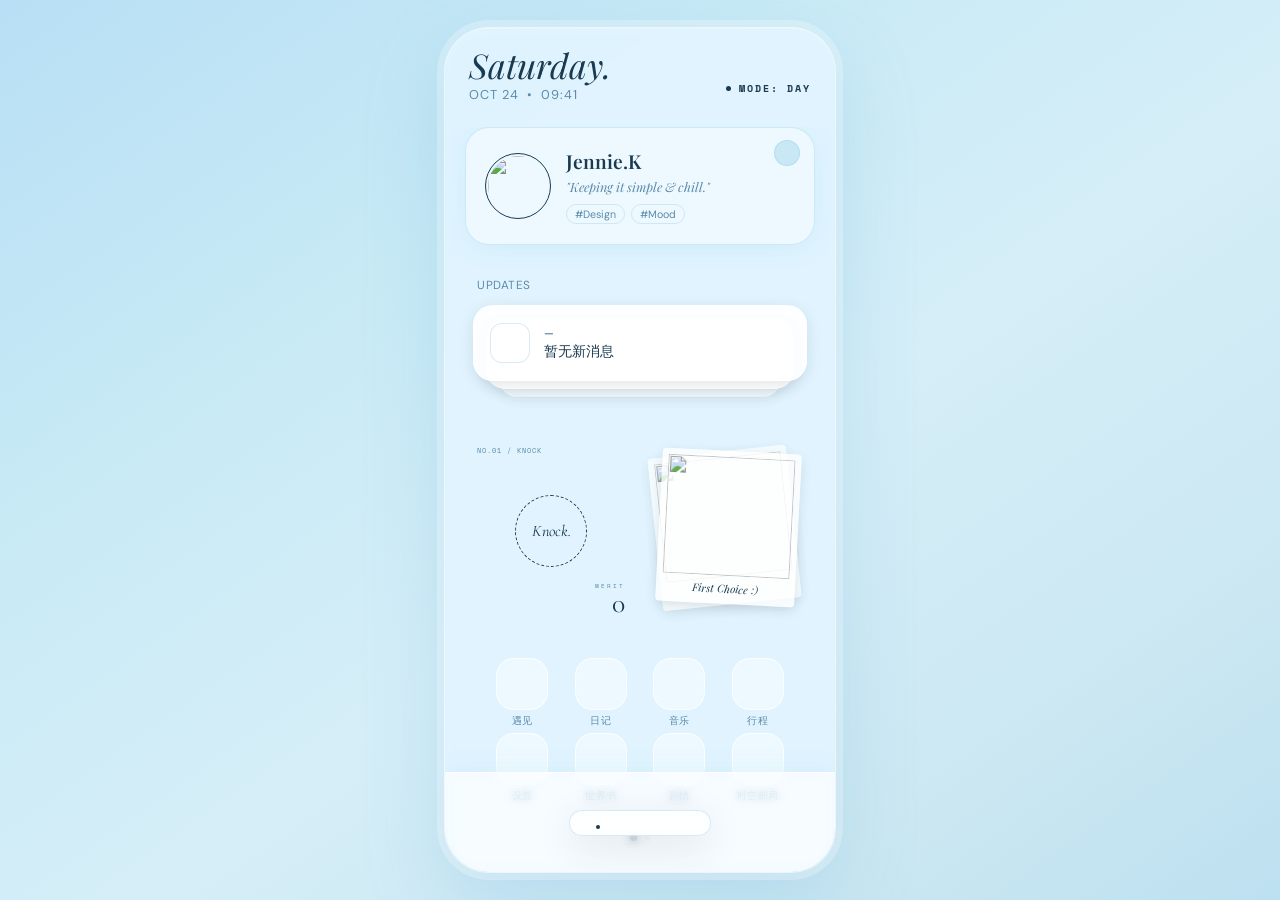
==== commit a9d210c4: "Add files via upload" ====
--- a/index.html
+++ b/index.html
@@ -16,6 +16,7 @@
 <script src="https://unpkg.com/mammoth@1.6.0/mammoth.browser.min.js"></script>
 <script src="https://cdnjs.cloudflare.com/ajax/libs/three.js/r128/three.min.js"></script>
 <script src="music.js"></script>
+<script src="mcp.js"></script>
 <script src="chill-meet-bundle.js"></script>
 <script src="diary.js"></script>
 <script src="forum.js"></script>
@@ -355,7 +356,15 @@
     <div class="icon-cell" id="icon-dream">
     <div class="icon-box" data-icon-id="16"><i class="ph ph-moon-stars"></i></div>
     <span class="icon-label">梦境</span>
-</div>
+    </div>
+    <div class="icon-cell" id="icon-taobao">
+    <div class="icon-box" data-icon-id="17"><i class="ph ph-shopping-cart"></i></div>
+    <span class="icon-label">淘宝</span>
+    </div>
+    <div class="icon-cell" id="icon-eleme">
+    <div class="icon-box" data-icon-id="18"><i class="ph ph-bowl-food"></i></div>
+    <span class="icon-label">饿了么</span>
+    </div>
       </div>
     </div>
   </div>
@@ -562,7 +571,7 @@
         <div class="input-wrapper">
           <label class="label-text">语速 / SPEED</label>
           <div class="slider-row">
-            <input type="range" id="mm-speed" class="styled-slider" min="0.5" max="2.0" step="0.1" value="1.0"
+            <input type="range" id="mm-speed" class="styled-slider" min="0.5" max="2.0" step="0.01" value="1.0"
               oninput="document.getElementById('mm-speed-val').textContent=parseFloat(this.value).toFixed(1)">
             <span class="slider-val" id="mm-speed-val">1.0</span>
           </div>
@@ -614,7 +623,7 @@
         <div class="input-wrapper">
           <label class="label-text">稳定性 / STABILITY</label>
           <div class="slider-row">
-            <input type="range" id="el-stability" class="styled-slider" min="0" max="1.0" step="0.05" value="0.5"
+            <input type="range" id="el-stability" class="styled-slider" min="0" max="1.0" step="0.01" value="0.5"
               oninput="document.getElementById('el-stability-val').textContent=parseFloat(this.value).toFixed(2)">
             <span class="slider-val" id="el-stability-val">0.50</span>
           </div>
@@ -622,7 +631,7 @@
         <div class="input-wrapper">
           <label class="label-text">相似度 / SIMILARITY</label>
           <div class="slider-row">
-            <input type="range" id="el-similarity" class="styled-slider" min="0" max="1.0" step="0.05" value="0.75"
+            <input type="range" id="el-similarity" class="styled-slider" min="0" max="1.0" step="0.01" value="0.75"
               oninput="document.getElementById('el-similarity-val').textContent=parseFloat(this.value).toFixed(2)">
             <span class="slider-val" id="el-similarity-val">0.75</span>
           </div>
@@ -630,7 +639,7 @@
         <div class="input-wrapper">
           <label class="label-text">风格夸张 / STYLE</label>
           <div class="slider-row">
-            <input type="range" id="el-style" class="styled-slider" min="0" max="1.0" step="0.05" value="0"
+            <input type="range" id="el-style" class="styled-slider" min="0" max="1.0" step="0.01" value="0"
               oninput="document.getElementById('el-style-val').textContent=parseFloat(this.value).toFixed(2)">
             <span class="slider-val" id="el-style-val">0.00</span>
           </div>
@@ -638,7 +647,7 @@
         <div class="input-wrapper">
           <label class="label-text">语速 / SPEED</label>
           <div class="slider-row">
-            <input type="range" id="el-speed" class="styled-slider" min="0.7" max="1.2" step="0.05" value="1.0"
+            <input type="range" id="el-speed" class="styled-slider" min="0.7" max="1.2" step="0.01" value="1.0"
               oninput="document.getElementById('el-speed-val').textContent=parseFloat(this.value).toFixed(2)">
             <span class="slider-val" id="el-speed-val">1.0</span>
           </div>
@@ -680,7 +689,7 @@
         <div class="input-wrapper">
           <label class="label-text">语速 / SPEED</label>
           <div class="slider-row">
-            <input type="range" id="mo-speed" class="styled-slider" min="0.25" max="4.0" step="0.05" value="1.0"
+            <input type="range" id="mo-speed" class="styled-slider" min="0.25" max="4.0" step="0.01" value="1.0"
               oninput="document.getElementById('mo-speed-val').textContent=parseFloat(this.value).toFixed(2)">
             <span class="slider-val" id="mo-speed-val">1.00</span>
           </div>
@@ -1231,6 +1240,17 @@
             <button class="btn-outline" style="margin-bottom:0; border-style:dashed; flex:1; padding:12px 0; font-size:0.7rem; color:#D32F2F; border-color:rgba(211,47,47,0.4);" onclick="AgentModule.forceForumPost('event')">测事件</button>
           </div>
        </div>
+       <!-- MCP Server 管理 -->
+       <div class="form-section">
+         <div class="section-title">MCP 工具服务器 / MCP Servers</div>
+         <div style="font-size:0.65rem;color:#888;margin-bottom:10px;">连接 MCP Server 让 AI 角色能调用真实工具（搜索、浏览器、文件等）</div>
+         <div id="mcp-server-list" style="display:flex;flex-direction:column;gap:8px;margin-bottom:10px;"></div>
+         <div style="display:flex;gap:6px;">
+           <input type="text" id="mcp-server-name" placeholder="名称" style="flex:1;padding:8px 12px;border-radius:8px;border:0.5px solid rgba(0,0,0,0.12);font-size:0.75rem;">
+           <input type="text" id="mcp-server-url" placeholder="http://localhost:3000/mcp" style="flex:2;padding:8px 12px;border-radius:8px;border:0.5px solid rgba(0,0,0,0.12);font-size:0.75rem;">
+           <button class="btn-outline" style="margin:0;padding:8px 16px;font-size:0.7rem;" onclick="McpModule.addServer(document.getElementById('mcp-server-name').value.trim(),document.getElementById('mcp-server-url').value.trim()).then(function(){renderMcpUI()})">添加</button>
+         </div>
+       </div>
       </div>
     </div>
   </div><!-- #settings-screen -->
@@ -1895,13 +1915,12 @@
       <div class="cv-footer-base">
         <button class="cv-func-btn" id="cv-btn-plus"><i class="ph-thin ph-plus cv-plus-icon"></i></button>
         <button class="cv-func-btn" id="cv-btn-emote" title="表情包" onclick="ConvModule._toggleChatEmotePicker(event)"><i class="ph-thin ph-smiley"></i></button>
+        <button class="cv-func-btn" id="cv-btn-music" title="一起听" onclick="ListenTogether.openCrate()"><i class="ph-thin ph-music-notes"></i></button>
         <div class="cv-input-area">
           <textarea id="cv-input" rows="1" placeholder="Type a message..."></textarea>
         </div>
-        <div class="cv-action-capsule">
-          <button class="cv-btn-user" id="cv-btn-user" title="上屏不触发AI"><i class="ph ph-arrow-up"></i></button>
-          <button class="cv-btn-ai"   id="cv-btn-ai"   title="触发AI回复"><i class="ph-fill ph-sparkle"></i></button>
-        </div>
+        <button class="cv-func-btn" id="cv-btn-user" title="上屏不触发AI"><i class="ph ph-arrow-up"></i></button>
+        <button class="cv-func-btn" id="cv-btn-ai"   title="触发AI回复"><i class="ph-fill ph-sparkle"></i></button>
       </div>
     </footer>
 
@@ -3251,6 +3270,30 @@
                 </div>
                 <label class="wb-toggle">
                   <input type="checkbox" id="wb-scope-novel">
+                  <div class="wb-track"></div>
+                  <div class="wb-thumb"></div>
+                </label>
+              </div>
+              <!-- 桃宝注入开关 -->
+              <div class="wb-scope-item" style="margin-top: 12px;">
+                <div>
+                  <div class="wb-scope-label">桃宝注入 TAOBAO</div>
+                  <div class="wb-scope-sub">AI 生成桃宝商品时参考此词条，创作符合世界观的商品</div>
+                </div>
+                <label class="wb-toggle">
+                  <input type="checkbox" id="wb-scope-taobao">
+                  <div class="wb-track"></div>
+                  <div class="wb-thumb"></div>
+                </label>
+              </div>
+              <!-- 饿了么注入开关 -->
+              <div class="wb-scope-item" style="margin-top: 12px;">
+                <div>
+                  <div class="wb-scope-label">饿了么注入 ELEME</div>
+                  <div class="wb-scope-sub">AI 生成饿了么美食时参考此词条，创作符合世界观的食品</div>
+                </div>
+                <label class="wb-toggle">
+                  <input type="checkbox" id="wb-scope-eleme">
                   <div class="wb-track"></div>
                   <div class="wb-thumb"></div>
                 </label>
@@ -3711,6 +3754,22 @@
 </div>
       
 </div><!-- .device -->
+
+<!-- 🎵 一起听选歌弹窗（移到 .device 外，避免 transform 截断 fixed 定位）-->
+<div id="cv-music-modal" onclick="ListenTogether.closeCrate()">
+  <div class="cv-music-panel" onclick="event.stopPropagation()">
+    <div class="cv-music-title">🎵 一起听 · 选一首歌</div>
+    <div class="cv-music-search">
+      <input type="text" id="cv-music-search-input" placeholder="搜索网易云歌曲，留空浏览本地歌单..." onkeydown="if(event.key==='Enter')ListenTogether.search()">
+      <button onclick="ListenTogether.search()">搜索</button>
+    </div>
+    <div class="cv-music-list" id="cv-music-list">
+      <div style="text-align:center;color:rgba(255,255,255,0.3);padding:20px;">输入关键词搜索，或点击下方加载歌单</div>
+    </div>
+    <button class="cv-music-close" onclick="ListenTogether.closeCrate()">关闭</button>
+  </div>
+</div>
+
   <script src="app.js?v=2"></script>
 
 <!-- ── Global FAB 悬浮球 ── -->
@@ -3776,5 +3835,183 @@
 }
 </script>
 
+
+<script src="taobao.js"></script>
+<script src="eleme.js"></script>
+<script>
+document.addEventListener('DOMContentLoaded',function(){
+var tb=document.getElementById('icon-taobao');if(tb)tb.addEventListener('click',function(){if(typeof TaobaoModule!=='undefined')TaobaoModule.open()});
+var em=document.getElementById('icon-eleme');if(em)em.addEventListener('click',function(){if(typeof ElemeModule!=='undefined')ElemeModule.open()});
+});
+try{TaobaoModule.init();}catch(e){}
+try{ElemeModule.init();}catch(e){}
+
+// MCP 设置 UI 渲染
+function renderMcpUI(){
+  var list=document.getElementById('mcp-server-list');
+  if(!list)return;
+  var servers=typeof McpModule!=='undefined'?McpModule.listServers():[];
+  if(!servers.length){list.innerHTML='<div style="color:#aaa;font-size:0.7rem;text-align:center;padding:10px;">暂无 MCP Server</div>';return;}
+  list.innerHTML=servers.map(function(s){
+    var status=s.connected?'<span style="color:#4caf50;">● 已连接</span>':'<span style="color:#f44336;">● 未连接</span>';
+    var toolCount=s.tools?s.tools.length:0;
+    return '<div style="display:flex;align-items:center;justify-content:space-between;padding:8px 12px;background:rgba(0,0,0,0.02);border-radius:10px;border:0.5px solid rgba(0,0,0,0.05);">'
+      +'<div><b style="font-size:0.78rem;">'+s.name+'</b> <span style="font-size:0.6rem;color:#888;">'+s.url+'</span><br><span style="font-size:0.6rem;">'+status+' · '+toolCount+' 工具</span></div>'
+      +'<button onclick="McpModule.removeServer(\''+s.id+'\');renderMcpUI()" style="border:none;background:none;color:#f44336;cursor:pointer;font-size:0.8rem;">×</button>'
+      +'</div>';
+  }).join('');
+}
+setTimeout(renderMcpUI,2000);
+</script>
+
+<!-- ==================== 桃宝 ==================== -->
+<div class="tb-overlay" id="tb-overlay">
+  <div class="tb-container">
+    <div class="tb-header">
+      <button class="tb-back" onclick="TaobaoModule.close()"><i class="ph ph-arrow-left"></i></button>
+      <span class="tb-header-title">桃宝</span>
+      <div style="display:flex;gap:6px;margin-left:auto">
+        <button class="tb-hdr-btn" onclick="TaobaoModule.clearAll()" title="清空">🗑</button>
+        <button class="tb-hdr-btn" onclick="TaobaoModule._openAddChoice()" title="添加">+</button>
+      </div>
+    </div>
+    <div class="tb-tabs-bar">
+      <button class="tb-tab on" onclick="TaobaoModule._switchTab('home')">首页</button>
+      <button class="tb-tab" onclick="TaobaoModule._switchTab('cart')">购物车<span class="tb-badge" id="tb-cart-count">0</span></button>
+      <button class="tb-tab" onclick="TaobaoModule._switchTab('orders')">订单</button>
+    </div>
+    <div class="tb-view" id="tb-home-view">
+      <div class="tb-search-row">
+        <input type="search" id="tb-search-input" placeholder="搜一搜，AI为你创造好物！" onkeydown="if(event.key==='Enter')TaobaoModule.aiGenerate(this.value)">
+        <button onclick="TaobaoModule.aiGenerate(document.getElementById('tb-search-input').value)">搜索</button>
+        <button onclick="TaobaoModule.aiGenerate('')" title="AI随机生成" style="background:#f0f0f0;color:#333">✨</button>
+      </div>
+      <div class="tb-cat-bar" id="tb-cat-bar"></div>
+      <div class="tb-product-grid" id="tb-product-grid"></div>
+    </div>
+    <div class="tb-view" id="tb-cart-view" style="display:none">
+      <div class="tb-cart-list" id="tb-cart-list"></div>
+      <div class="tb-cart-footer" id="tb-cart-footer" style="display:none">
+        <span>合计 <b id="tb-cart-total">¥0</b></span>
+        <div style="display:flex;gap:6px"><button class="tb-btn-self" onclick="TaobaoModule.checkout()">💰 结算</button><button class="tb-btn-char" onclick="TaobaoModule.sendToChar()">🎁 让角色清空</button></div>
+      </div>
+    </div>
+    <div class="tb-view" id="tb-orders-view" style="display:none"><div class="tb-orders-list" id="tb-orders-list"></div></div>
+  </div>
+  <div class="tb-modal-bg" id="tb-add-choice" style="display:none" onclick="this.style.display='none'">
+    <div class="tb-modal-sm" onclick="event.stopPropagation()">
+      <div class="tb-modal-title">添加商品</div>
+      <button class="tb-modal-btn" onclick="document.getElementById('tb-add-choice').style.display='none';TaobaoModule._openEditor()">✏️ 手动添加</button>
+      <button class="tb-modal-btn" onclick="document.getElementById('tb-add-choice').style.display='none';TaobaoModule.aiGenerate('')">✨ AI随机生成</button>
+      <button class="tb-modal-btn" style="background:#eee" onclick="document.getElementById('tb-add-choice').style.display='none'">取消</button>
+    </div>
+  </div>
+  <div class="tb-modal-bg tb-editor-modal" id="tb-editor-modal">
+    <div class="tb-modal-md" onclick="event.stopPropagation()">
+      <div class="tb-modal-title" id="tb-editor-title">添加商品</div>
+      <div class="tb-form-group"><label>商品名称</label><input type="text" id="tb-e-name"></div>
+      <div class="tb-form-group"><label>价格 (元)</label><input type="number" id="tb-e-price" step="0.01"></div>
+      <div class="tb-form-group"><label>图片 URL (可选)</label><input type="text" id="tb-e-img" placeholder="留空由AI生成"></div>
+      <div class="tb-form-group"><label>分类 (可选)</label><input type="text" id="tb-e-cat" placeholder="如: 服饰, 数码..."></div>
+      <div style="display:flex;gap:8px;margin-top:12px">
+        <button class="tb-modal-btn" style="background:#eee" onclick="TaobaoModule._closeEditor()">取消</button>
+        <button class="tb-modal-btn" style="background:#1a3a50;color:#fff;flex:2" onclick="TaobaoModule._saveProduct()">保存</button>
+      </div>
+    </div>
+  </div>
+  <div class="tb-modal-bg tb-detail-modal" id="tb-detail-modal" onclick="TaobaoModule._closeDetail()">
+    <div class="tb-modal-lg" onclick="event.stopPropagation()">
+      <button style="position:absolute;top:10px;right:10px;border:none;background:none;font-size:1.3rem;cursor:pointer" onclick="TaobaoModule._closeDetail()">×</button>
+      <div id="tb-detail-content"></div>
+    </div>
+  </div>
+  <div class="tb-modal-bg" id="tb-char-picker" style="display:none" onclick="TaobaoModule._cancelPicker()"><div onclick="event.stopPropagation()" style="padding:20px"></div></div>
+</div>
+
+<!-- ==================== 饿了么 ==================== -->
+<div class="em-overlay" id="em-overlay">
+  <div class="em-container">
+    <div class="em-header">
+      <button class="em-back" onclick="ElemeModule.close()"><i class="ph ph-arrow-left"></i></button>
+      <span class="em-title">饿了么</span>
+      <div style="display:flex;gap:6px;margin-left:auto">
+        <button class="em-hdr-btn" onclick="ElemeModule.clearAll()" title="清空">🗑</button>
+        <button class="em-hdr-btn" onclick="ElemeModule._openAddChoice()" title="添加">+</button>
+      </div>
+    </div>
+    <div class="em-search-row">
+      <input type="search" id="em-search-input" placeholder="想吃点什么？让AI帮你找！" onkeydown="if(event.key==='Enter')ElemeModule.aiSearch(this.value)">
+      <button onclick="ElemeModule.aiSearch(document.getElementById('em-search-input').value)">搜索</button>
+      <button onclick="ElemeModule.aiGenerate()" title="AI随机生成" style="background:#f0f0f0;color:#333">✨</button>
+    </div>
+    <div class="em-grid" id="em-food-grid"></div>
+    <div class="em-orders-section" id="em-orders-section"><div class="em-section-title">📋 点单记录</div><div class="em-orders-list" id="em-orders-list"></div></div>
+  </div>
+  <div class="em-modal-bg" id="em-add-choice" style="display:none" onclick="this.style.display='none'">
+    <div class="em-modal-sm" onclick="event.stopPropagation()">
+      <div class="em-modal-title">添加美食</div>
+      <button class="em-modal-btn" onclick="document.getElementById('em-add-choice').style.display='none';ElemeModule._openEditor()">✏️ 手动添加</button>
+      <button class="em-modal-btn" onclick="document.getElementById('em-add-choice').style.display='none';ElemeModule.aiGenerate()">✨ AI随机生成</button>
+      <button class="em-modal-btn" style="background:#eee" onclick="document.getElementById('em-add-choice').style.display='none'">取消</button>
+    </div>
+  </div>
+  <div class="em-modal-bg em-editor-modal" id="em-editor-modal">
+    <div class="em-modal-md" onclick="event.stopPropagation()">
+      <div class="em-modal-title" id="em-editor-title">添加美食</div>
+      <div class="em-form-group"><label>美食名称</label><input type="text" id="em-e-name"></div>
+      <div class="em-form-group"><label>价格 (元)</label><input type="number" id="em-e-price" step="0.01"></div>
+      <div class="em-form-group"><label>图片 URL (可选)</label><input type="text" id="em-e-img" placeholder="留空由AI生成"></div>
+      <div class="em-form-group"><label>店铺 (可选)</label><input type="text" id="em-e-shop" placeholder="如: 奈雪的茶"></div>
+      <div style="display:flex;gap:8px;margin-top:12px">
+        <button class="em-modal-btn" style="background:#eee" onclick="ElemeModule._closeEditor()">取消</button>
+        <button class="em-modal-btn" style="background:#ff6b35;color:#fff;flex:2" onclick="ElemeModule._saveFood()">保存</button>
+      </div>
+    </div>
+  </div>
+  <div class="em-modal-bg em-detail-modal" id="em-detail-modal" onclick="ElemeModule._closeDetail()">
+    <div class="em-modal-lg" onclick="event.stopPropagation()">
+      <button style="position:absolute;top:10px;right:10px;border:none;background:none;font-size:1.3rem;cursor:pointer" onclick="ElemeModule._closeDetail()">×</button>
+      <div id="em-detail-content"></div>
+    </div>
+  </div>
+  <div class="em-modal-bg" id="em-char-picker" style="display:none" onclick="ElemeModule._cancelPicker()"><div onclick="event.stopPropagation()" style="padding:20px"></div></div>
+</div>
+
+<!-- ==================== 悬浮一起听播放器 ==================== -->
+<div id="lt-floating-player">
+  <!-- 双头像行 -->
+  <div class="lt-avatars-bar" id="lt-avatars-bar">
+    <img class="lt-avatar" id="lt-avatar-char" src="" alt="角色">
+    <div class="lt-together-line"></div>
+    <span class="lt-together-label">🎵 一起听</span>
+    <div class="lt-together-line"></div>
+    <img class="lt-avatar" id="lt-avatar-user" src="" alt="我">
+  </div>
+  <!-- 播放器主体 -->
+  <div class="lt-player-body collapsed" id="lt-player-body">
+    <!-- 折叠态 -->
+    <div class="lt-collapsed-view" id="lt-collapsed-view">
+      <div class="lt-mini-disc" id="lt-mini-disc"></div>
+    </div>
+    <!-- 展开态 -->
+    <div class="lt-expanded-view" id="lt-expanded-view">
+      <div class="lt-track-info">
+        <div class="lt-track-title" id="lt-track-title">未播放</div>
+        <div class="lt-track-artist" id="lt-track-artist">—</div>
+      </div>
+      <div class="lt-progress-wrap" id="lt-progress-wrap">
+        <div class="lt-progress-fill" id="lt-progress-fill"></div>
+      </div>
+      <div class="lt-controls">
+        <button class="lt-ctrl-btn" onclick="ListenTogether.toggleMode()" title="播放模式"><i class="ph ph-repeat" id="lt-icon-mode"></i></button>
+        <button class="lt-ctrl-btn" onclick="ListenTogether.prev()" title="上一首"><i class="ph ph-skip-back"></i></button>
+        <button class="lt-ctrl-btn lt-play-btn" onclick="ListenTogether.toggle()" title="播放/暂停"><i class="ph ph-play" id="lt-icon-play"></i></button>
+        <button class="lt-ctrl-btn" onclick="ListenTogether.next()" title="下一首"><i class="ph ph-skip-forward"></i></button>
+        <button class="lt-ctrl-btn" onclick="ListenTogether.openCrate()" title="选歌"><i class="ph ph-list"></i></button>
+      </div>
+    </div>
+  </div>
+</div>
+
 </body>
 </html>
--- a/styles.css
+++ b/styles.css
@@ -1,4385 +1,4717 @@
-/* ============================================================
-   CSS  变量
-   ============================================================ */
-/* ══════════════════════════════════════════════
-   🩵 奶蓝液态玻璃主题 · Milk Blue Glass OS
-   ══════════════════════════════════════════════ */
-:root {
-  /* 背景 */
-  --bg-body:#c8e8f5;
-  --bg-device:rgba(235,248,255,0.55);
-  --bg-card:rgba(255,255,255,0.45);
-  /* 玻璃效果 */
-  --glass-bg:rgba(255,255,255,0.42);
-  --glass-border:rgba(255,255,255,0.75);
-  --glass-blur:blur(10px);
-  /* 文字 */
-  --text-main:#1a3a50;
-  --text-sub:#5a8aaa;
-  --border-line:rgba(140,200,230,0.35);
-  /* 阴影与底栏 */
-  --shadow-card:0 4px 24px rgba(100,180,220,0.12);
-  --dock-bg:rgba(255,255,255,0.55);
-  /* 面板 */
-  --panel-bg:rgba(240,252,255,0.7);
-  --photo-paper:rgba(255,255,255,0.8);
-  --photo-caption:#1a3a50;
-  --clip-color:#1a3a50;
-  /* 设置页 */
-  --s-bg:rgba(220,242,255,0.6);
-  --s-text-primary:#1a3a50;
-  --s-text-secondary:#7aaec0;
-  --s-accent:#5ab4d8;
-  --s-line:rgba(140,200,230,0.3);
-  --s-watermark:rgba(90,180,220,0.04);
-  --s-panel-bg:rgba(255,255,255,0.6);
-  --s-btn-text:#fff;
-  --s-select-arrow:url("data:image/svg+xml;charset=UTF-8,%3csvg xmlns='http://www.w3.org/2000/svg' viewBox='0 0 24 24' fill='none' stroke='%235ab4d8' stroke-width='2' stroke-linecap='round' stroke-linejoin='round'%3e%3cpolyline points='6 9 12 15 18 9'%3e%3c/polyline%3e%3c/svg%3e");
-  /* 墨玉色系 */
-  --muyu-ink:#1a3a50; --muyu-ink-sub:#5a8aaa; --muyu-red:#7ab8d8;
-  /* 字体 */
-  --font-cg:'Cormorant Garamond',serif; --font-mono2:'Space Mono',monospace;
-  --base-font-size:1rem; --font-ui-custom: '';
-  /* 🩵 奶蓝专属 */
-  --milk-blue:#a8d8f0;
-  --milk-blue-light:rgba(200,236,255,0.6);
-  --milk-blue-glow:0 0 32px rgba(168,216,240,0.4);
-}
-/* 深色模式 → 深蓝夜光玻璃 */
-[data-theme="dark"] {
-  --bg-body:#0d1f2d;
-  --bg-device:rgba(15,35,55,0.8);
-  --bg-card:rgba(20,45,65,0.7);
-  --glass-bg:rgba(20,50,75,0.75);
-  --glass-border:rgba(100,180,220,0.2);
-  --text-main:#d0eaf8;
-  --text-sub:#6aadcf;
-  --border-line:rgba(80,150,200,0.2);
-  --shadow-card:0 4px 20px rgba(0,30,60,.35);
-  --dock-bg:rgba(10,30,50,0.75);
-  --panel-bg:rgba(15,40,65,0.8);
-  --photo-paper:rgba(20,45,70,0.9);
-  --photo-caption:#d0eaf8;
-  --clip-color:#d0eaf8;
-  --s-bg:rgba(10,25,45,0.9);
-  --s-text-primary:#d0eaf8;
-  --s-text-secondary:#6aadcf;
-  --s-accent:#7ac8e8;
-  --s-line:rgba(80,150,200,0.2);
-  --s-watermark:rgba(100,180,220,0.04);
-  --s-panel-bg:rgba(15,40,65,0.85);
-  --s-btn-text:#0d1f2d;
-  --s-select-arrow:url("data:image/svg+xml;charset=UTF-8,%3csvg xmlns='http://www.w3.org/2000/svg' viewBox='0 0 24 24' fill='none' stroke='%237ac8e8' stroke-width='2' stroke-linecap='round' stroke-linejoin='round'%3e%3cpolyline points='6 9 12 15 18 9'%3e%3c/polyline%3e%3c/svg%3e");
-  --muyu-ink:#d0eaf8; --muyu-ink-sub:#6aadcf; --muyu-red:#7ac8e8;
-}
-
-/* ============================================================
-   基础 Reset
-   ============================================================ */
-html{font-size:var(--base-font-size);overscroll-behavior:none;}
-*{box-sizing:border-box;margin:0;padding:0;-webkit-tap-highlight-color:transparent;outline:none;}
-body{font-family:'DM Sans',sans-serif;background:linear-gradient(145deg,#b8dff5 0%,#c8eaf5 30%,#d5eef8 55%,#cce8f2 80%,#bde0f0 100%);display:flex;justify-content:center;align-items:center;min-height:100vh;margin:0;transition:background .3s;color:var(--text-main);overscroll-behavior:none;}
-.serif{font-family:'Playfair Display',serif;}
-/* 🩵 液态玻璃手机外壳 */
-.device{
-  width:390px;height:844px;
-  background:rgba(235,248,255,0.6);
-  backdrop-filter:blur(4px) saturate(110%);
-  -webkit-backdrop-filter:blur(4px) saturate(110%);
-  border-radius:44px;position:relative;
-  box-shadow:
-    0 0 0 1px rgba(255,255,255,0.6),
-    0 0 0 8px rgba(255,255,255,0.25),
-    0 30px 80px rgba(100,170,220,0.25),
-    inset 0 1px 0 rgba(255,255,255,0.8),
-    inset 0 -1px 0 rgba(160,220,240,0.3);
-  overflow:hidden;
-}
-
-/* ============================================================
-   Screen / Router 层
-   ============================================================ */
-.screen{
-  position:absolute; inset:0; width:100%; height:100%;
-  background:var(--bg-device); overflow:hidden;
-  /* 默认状态：隐藏在右侧 */
-  transform:translateX(100%);
-  transition:transform 0.42s cubic-bezier(0.19,1,0.22,1), opacity 0.35s ease;
-  opacity:0; visibility:hidden;
-}
-.screen.active{transform:translateX(0); opacity:1; visibility:visible;}
-
-/* home 特殊：初始就显示，不从右边进入 */
-#home-screen{transform:translateX(0); opacity:1; visibility:visible; z-index:1;}
-
-/* ============================================================
-   Auth / Claim 页面专属样式
-   ============================================================ */
-.auth-screen {
-  background-color: #0d1f2d !important;
-  color: rgba(230,248,255,0.85) !important;
-  z-index: 1000;
-  display: flex !important;
-  align-items: center;
-  justify-content: center;
-  flex-direction: column;
-}
-.auth-screen::before {
-  content: ""; position: absolute; inset: 0;
-  background-image: url("data:image/svg+xml,%3Csvg viewBox='0 0 200 200' xmlns='http://www.w3.org/2000/svg'%3E%3Cfilter id='noiseFilter'%3E%3CfeTurbulence type='fractalNoise' baseFrequency='0.85' numOctaves='3' stitchTiles='stitch'/%3E%3C/filter%3E%3Crect width='100%25' height='100%25' filter='url(%23noiseFilter)' opacity='0.15'/%3E%3C/svg%3E");
-  pointer-events: none; z-index: 0;
-}
-.auth-wrap { width: 100%; max-width: 440px; padding: 40px 24px; z-index: 1; position: relative; display: flex; flex-direction: column; }
-.auth-wrap.hidden { display: none; }
-.auth-header { margin-bottom: 48px; }
-.auth-title { font-family: 'Playfair Display', serif; font-size: 3.5rem; line-height: 0.95; font-weight: 400; letter-spacing: -0.02em; margin-bottom: 16px; color:rgba(230,248,255,0.85);}
-.auth-title .italic { font-style: italic; padding-left: 10%; display: block; }
-.auth-subtitle { font-family: 'DM Sans', sans-serif; font-size: 14px; line-height: 1.5; color: rgba(244, 243, 238, 0.8); padding-left: 2px; max-width: 90%; margin:0;}
-.auth-subtitle strong { color: rgba(230,248,255,0.85); font-weight: 500; font-family: 'Playfair Display', serif; font-style: italic; font-size: 16px; }
-
-.auth-form-group { margin-bottom: 32px; position: relative; }
-.auth-form-group label { display: flex; align-items: baseline; font-size: 13px; font-weight: 500; margin-bottom: 8px; color: rgba(230,248,255,0.85); letter-spacing: 0.03em; font-family: 'DM Sans', 'Noto Sans SC', sans-serif; text-transform: uppercase;}
-.auth-form-group label .en-deco { font-family: 'DM Sans', sans-serif; font-size: 10px; text-transform: uppercase; letter-spacing: 0.15em; color: rgba(244, 243, 238, 0.5); margin-left: 8px; font-weight: 400; }
-.auth-form-group input { width: 100%; padding: 12px 0; border: none; border-bottom: 1px solid rgba(244, 243, 238, 0.3); background: transparent; color: rgba(230,248,255,0.85); font-size: 20px; border-radius: 0; transition: all 0.3s; font-family: 'Playfair Display', serif; box-sizing: border-box; }
-.auth-form-group input:focus { outline: none; border-bottom-color: rgba(230,248,255,0.85); }
-.auth-form-group input::placeholder { color: rgba(244, 243, 238, 0.2); font-family: 'DM Sans', sans-serif; font-size: 16px; }
-
-.auth-btn { width: 100%; padding: 16px; border: 1px solid rgba(230,248,255,0.85); background: rgba(230,248,255,0.85); color: #0d1f2d; font-size: 12px; font-weight: 500; text-transform: uppercase; letter-spacing: 0.1em; cursor: pointer; transition: all 0.4s cubic-bezier(0.25, 0.46, 0.45, 0.94); margin-top: 16px; font-family:'DM Sans', sans-serif; box-sizing: border-box; }
-.auth-btn:hover:not(:disabled) { background: transparent; color: rgba(230,248,255,0.85); }
-.auth-btn:disabled { opacity: 0.4; cursor: not-allowed; background: transparent; color: rgba(230,248,255,0.85); }
-
-.auth-switch { text-align: center; margin-top: 40px; font-size: 13px; color: rgba(244, 243, 238, 0.5); letter-spacing: 0.05em; font-family:'DM Sans', sans-serif;}
-.auth-switch a { color: rgba(230,248,255,0.85); text-decoration: none; border-bottom: 1px solid transparent; transition: all 0.3s; padding-bottom: 2px; cursor: pointer; }
-.auth-switch a:hover { border-bottom-color: rgba(230,248,255,0.85); }
-.auth-switch .divider { margin: 0 12px; color: rgba(244, 243, 238, 0.2); }
-
-.auth-msg { font-family: 'Space Mono', monospace; font-size: 11px; padding: 12px; margin-bottom: 24px; display: none; letter-spacing: 0.05em; text-align: center; text-transform: uppercase; }
-.auth-msg.error { display: block; color: #a32a2a; border: 1px solid #a32a2a; }
-.auth-msg.success { display: block; color: rgba(230,248,255,0.85); border: 1px solid rgba(230,248,255,0.85); }
-
-/* Claim Specific styles */
-.claim-result-box { display: none; margin-top: 48px; background: rgba(230,248,255,0.85); color: #0d1f2d; padding: 24px; border-radius: 8px; position: relative; text-align: center; box-shadow: 0 20px 40px rgba(0,0,0,0.5), inset 0 0 20px rgba(0,0,0,0.05); transform-origin: center; transform: perspective(1000px) rotateY(90deg); opacity: 0; }
-.claim-result-box.show { display: block; animation: authFlipCard 0.8s cubic-bezier(0.175, 0.885, 0.32, 1.275) forwards; }
-@keyframes authFlipCard { 100% { transform: perspective(1000px) rotateY(0deg); opacity: 1; } }
-.claim-result-box::before { content: ''; position: absolute; top: 10px; bottom: 10px; left: 10px; right: 10px; border: 1.5px solid #0d1f2d; border-radius: 4px; pointer-events: none; }
-.claim-tarot-header { display: flex; justify-content: space-between; align-items: center; padding: 0 16px; font-family: 'Playfair Display', serif; margin-bottom: 32px; margin-top: 8px; }
-.claim-tarot-header .star { font-size: 14px; }
-.claim-tarot-header .num { font-size: 16px; letter-spacing: 0.1em; }
-.claim-result-box .code { font-family: 'Space Mono', monospace; font-size: 28px; font-weight: 700; letter-spacing: 0.15em; margin: 20px 0; position: relative; z-index: 2; }
-.claim-tarot-footer { font-family: 'Playfair Display', serif; font-style: italic; font-size: 18px; margin-top: 32px; margin-bottom: 8px; }
-.claim-copy-btn { position: absolute; bottom: -16px; left: 50%; transform: translateX(-50%); background: #0d1f2d; color: rgba(230,248,255,0.85); border: 1px solid rgba(230,248,255,0.85); padding: 6px 16px; font-family: 'Space Mono', monospace; font-size: 10px; text-transform: uppercase; letter-spacing: 0.1em; cursor: pointer; z-index: 10; transition: all 0.2s; }
-.claim-copy-btn:hover { background: rgba(230,248,255,0.85); color: #0d1f2d; }
-
-.no-transition { transition: none !important; }
-
-/* settings 从下往上弹出 */
-#settings-screen{transform:translateY(100%); z-index:200; background:var(--s-bg); font-family:'Noto Sans SC',sans-serif;}
-#settings-screen.active{transform:translateY(0); opacity:1; visibility:visible;}
-
-/* ============================================================
-   Home Screen
-   ============================================================ */
-
-.scroll-content {
-  height: 100%;
-  overflow-y: auto;
-  overflow-x: hidden; /* ← 加这个 */
-  padding: calc(env(safe-area-inset-top,0px) + 20px) 20px 120px;
-}
-
-.scroll-content::-webkit-scrollbar{display:none;}
-.header{display:flex;justify-content:space-between;align-items:flex-end;margin-bottom:24px;padding:0 4px;}
-.date-box h1{font-size:2.1333rem;font-weight:400;font-style:italic;line-height:1;margin-bottom:4px;}
-.date-time-line{display:flex;align-items:center;gap:8px;color:var(--text-sub);font-size:0.8rem;letter-spacing:1px;text-transform:uppercase;}
-/* ============================================================
-   桌面分页 (Home Swiper)
-   ============================================================ */
-.home-swiper {
-    display: flex;
-    width: calc(100% + 40px); /* 抵消外层 20px padding，实现无缝边缘滑动 */
-    margin-left: -20px;
-    overflow-x: auto;
-    overflow-y: hidden;
-    scroll-snap-type: x mandatory;
-    scrollbar-width: none;
-    scroll-behavior: smooth;
-    overscroll-behavior-x: none;
-}
-.home-swiper::-webkit-scrollbar { display: none; }
-.home-page {
-    flex: 0 0 100%;
-    width: 100%;
-    scroll-snap-align: center;
-    padding: 0 20px; /* 加回 padding 保证内容对齐 */
-    box-sizing: border-box;
-    display: flex;
-    flex-direction: column;
-}
-.home-dots {
-    display: flex; justify-content: center; align-items: center; gap: 8px;
-    margin-top: 10px; margin-bottom: 10px;
-}
-.home-dot {
-    width: 5px; height: 5px; border-radius: 50%; background: rgba(0,0,0,0.15); transition: 0.3s cubic-bezier(0.19, 1, 0.22, 1);
-}
-[data-theme="dark"] .home-dot { background: rgba(255,255,255,0.15); }
-.home-dot.active { background: var(--text-main); transform: scale(1.5); }
-/* ================== 杂志编辑部标签：深浅色切换 ================== */
-.theme-switch {
-  font-family: 'Space Mono', monospace;
-  font-size:0.6rem;
-  font-weight: 600;
-  text-transform: uppercase;
-  letter-spacing: 2px;
-  color: var(--text-main);
-  cursor: pointer;
-  display: flex;
-  align-items: center;
-  gap: 8px;
-  padding: 8px 0;
-  user-select: none;
-  transition: opacity 0.3s;
-}
-/* 前面的状态闪烁圆点 */
-.theme-switch::before {
-  content: '';
-  width: 5px;
-  height: 5px;
-  background: var(--text-main);
-  border-radius: 50%;
-  transition: transform 0.3s cubic-bezier(0.16, 1, 0.3, 1);
-}
-.theme-switch:active { opacity: 0.6; }
-.theme-switch:active::before { transform: scale(0.5); }
-
-/* Profile Card */
-.profile-card{background:var(--bg-card);border-radius:24px;padding:20px;display:flex;align-items:center;gap:16px;box-shadow:var(--shadow-card);margin-bottom:32px;border:1px solid var(--border-line);position:relative;}
-.avatar-wrap{position:relative;flex-shrink:0;cursor:pointer;}
-.avatar{width:64px;height:64px;border-radius:50%;object-fit:cover;border:2px solid var(--bg-device);outline:1px solid var(--text-main);display:block;}
-.avatar-edit-hint{position:absolute;inset:0;border-radius:50%;background:rgba(0,0,0,0.4);display:flex;align-items:center;justify-content:center;opacity:0;transition:opacity .2s;pointer-events:none;}
-.avatar-wrap:active .avatar-edit-hint{opacity:1;}
-.avatar-edit-hint i{color:#fff;font-size:1.2rem;}
-.profile-info{flex:1;min-width:0;}
-.profile-name{font-size:1.2rem;font-weight:600;margin-bottom:4px;}
-.profile-bio{font-size:0.8rem;color:var(--text-sub);font-family:'Playfair Display',serif;font-style:italic;line-height:1.4;}
-.profile-tags{margin-top:8px;display:flex;gap:6px;flex-wrap:wrap;}
-.tag{font-size:0.6667rem;padding:2px 8px;border-radius:100px;border:1px solid var(--border-line);color:var(--text-sub);}
-.profile-edit-btn{position:absolute;top:12px;right:14px;width:26px;height:26px;border-radius:50%;background:var(--bg-body);border:1px solid var(--border-line);display:flex;align-items:center;justify-content:center;cursor:pointer;font-size:0.8rem;color:var(--text-sub);}
-
-/* Stack / Notifications */
-.stack-label{font-size:0.7333rem;text-transform:uppercase;color:var(--text-sub);margin-bottom:12px;margin-left:12px;letter-spacing:.5px;display:flex;justify-content:space-between;align-items:center;}
-.stack-label span:last-child{background:var(--text-main);color:var(--bg-device);padding:2px 6px;border-radius:6px;font-size:0.6rem;font-weight:700;}
-.stack-container{position:relative;height:100px;margin-bottom:32px;cursor:pointer;perspective:1000px;margin-left:8px;margin-right:8px;}
-.stack-card{position:absolute;width:100%;min-height:76px;top:0;left:0;background:rgba(255,255,255,0.88);border:1px solid var(--glass-border);border-radius:20px;padding:16px;display:flex;align-items:center;gap:14px;box-shadow:0 4px 15px rgba(0,0,0,.1);transition:transform .4s cubic-bezier(.25,.8,.25,1),opacity .4s cubic-bezier(.25,.8,.25,1);transform-origin:center top;}
-[data-theme="dark"] .stack-card{border-top:1px solid rgba(255,255,255,.15);background:rgba(40,40,40,.7);}
-.stack-card:nth-child(1){z-index:3;transform:translateY(0) scale(1);}
-.stack-card:nth-child(2){z-index:2;transform:translateY(14px) scale(.92);}
-.stack-card:nth-child(3){z-index:1;transform:translateY(28px) scale(.84);opacity:.6;}
-.notify-icon{width:40px;height:40px;border-radius:12px;background:var(--bg-card);border:1px solid var(--border-line);display:flex;align-items:center;justify-content:center;font-size:1.2rem;color:var(--text-main);flex-shrink:0;overflow:hidden;}
-.notify-icon img{width:100%;height:100%;object-fit:cover;border-radius:12px;}
-.notify-content{flex:1;min-width:0;}
-.notify-header{display:flex;justify-content:space-between;margin-bottom:2px;}
-.notify-app{font-size:0.6667rem;font-weight:700;text-transform:uppercase;color:var(--text-sub);}
-.notify-msg{font-size:0.8667rem;font-weight:500;white-space:nowrap;overflow:hidden;text-overflow:ellipsis;}
-
-/* Bento */
-.bento-grid{display:grid;grid-template-columns:1fr 1fr;gap:14px;margin-bottom:32px;padding:0 4px;align-items:start;}
-.canvas-wrap{position:relative;aspect-ratio:1/1.15;display:flex;justify-content:center;align-items:center;cursor:pointer;-webkit-tap-highlight-color:transparent;}
-.wg-boxless-muyu{width:100%;height:100%;position:relative;display:flex;justify-content:center;align-items:center;flex-direction:column;}
-.muyu-meta{position:absolute;top:8px;left:8px;font-family:var(--font-mono2);font-size:0.4667rem;color:var(--muyu-ink-sub);letter-spacing:1px;}
-.muyu-counter{position:absolute;bottom:8px;right:8px;text-align:right;}
-.muyu-counter-title{font-family:var(--font-mono2);font-size:0.4rem;color:var(--muyu-ink-sub);letter-spacing:2px;text-transform:uppercase;}
-.muyu-counter-value{font-family:var(--font-cg);font-size:1.7333rem;color:var(--muyu-ink);line-height:1;}
-.zen-stone{width:72px;height:72px;border:1.5px dashed var(--muyu-ink);border-radius:50%;display:flex;justify-content:center;align-items:center;position:relative;z-index:10;background-color:transparent;transition:transform .1s cubic-bezier(.4,0,.2,1);}
-.zen-stone span{font-family:var(--font-cg);font-size:1rem;font-style:italic;color:var(--muyu-ink);}
-.wg-boxless-muyu:active .zen-stone{transform:scale(0.85);background-color:rgba(44,42,40,.05);border-style:solid;}
-[data-theme="dark"] .wg-boxless-muyu:active .zen-stone{background-color:rgba(232,227,216,.07);}
-.muyu-ripple{position:absolute;top:50%;left:50%;width:72px;height:72px;border:1px solid var(--muyu-ink);border-radius:50%;transform:translate(-50%,-50%);pointer-events:none;animation:muyu-ink-ripple 1s cubic-bezier(.2,.8,.3,1) forwards;}
-@keyframes muyu-ink-ripple{0%{width:72px;height:72px;opacity:.6;}100%{width:160px;height:160px;opacity:0;border-color:var(--muyu-red);border-width:.5px;}}
-.muyu-float{position:absolute;font-family:var(--font-cg);font-size:1.0667rem;font-style:italic;color:var(--muyu-red);pointer-events:none;white-space:nowrap;animation:muyu-float-up 1.2s cubic-bezier(.25,1,.5,1) forwards;z-index:5;}
-@keyframes muyu-float-up{0%{opacity:0;transform:translate(-50%,0) scale(.8);}10%{opacity:1;transform:translate(-50%,-10px) scale(1.1);}100%{opacity:0;transform:translate(-50%,-65px) scale(1);filter:blur(1.5px);}}
-
-/* Polaroid */
-.photo-stack-widget{position:relative;aspect-ratio:1/1.1;padding:10px;display:flex;align-items:center;justify-content:center;cursor:pointer;}
-.paperclip-back,.paperclip-front{position:absolute;top:0px;left:50%;transform:translateX(-50%) rotate(-35deg);font-size:1.8667rem;color:var(--clip-color);}
-.paperclip-back{z-index:1;}.paperclip-front{z-index:10;clip-path:inset(0 0 45% 0);filter:drop-shadow(0 2px 2px rgba(0,0,0,.1));}
-.polaroid-layer{position:absolute;width:85%;height:85%;background:var(--photo-paper);padding:6px;padding-bottom:28px;border-radius:4px;box-shadow:0 4px 12px rgba(0,0,0,.1);transition:transform .3s;}
-.polaroid-layer img{width:100%;height:100%;object-fit:cover;opacity:.95;display:block;}
-.polaroid-caption{position:absolute;bottom:8px;left:0;width:100%;text-align:center;color:var(--photo-caption);font-family:'Playfair Display',serif;font-style:italic;font-size:0.6667rem;}
-.polaroid-layer.back{transform:rotate(-6deg) translateX(-4px);z-index:1;opacity:.8;}
-.polaroid-layer.front{transform:rotate(3deg);z-index:2;}
-.photo-stack-widget:active .polaroid-layer.front{transform:rotate(0) scale(1.02);}
-.photo-stack-widget:active .polaroid-layer.back{transform:rotate(-12deg) translateX(-10px);}
-
-/* Icons Grid */
-.grid-icons{display:grid;grid-template-columns:repeat(4,1fr);gap:8px 12px;padding:0 24px;margin-bottom:24px;}
-.icon-cell{display:flex;flex-direction:column;align-items:center;gap:6px;cursor:pointer;-webkit-tap-highlight-color:transparent;}
-.icon-cell:active .icon-box{transform:scale(.9);}
-.icon-label{font-size:0.6rem;color:var(--text-sub);letter-spacing:0.5px;text-align:center;line-height:1;transition:opacity .2s;}
-.icon-labels-hidden .icon-label{display:none;}
-.icon-box{width:100%;max-width:52px;aspect-ratio:1;margin:0 auto;background:var(--glass-bg);border:1px solid var(--glass-border);border-radius:18px;display:flex;align-items:center;justify-content:center;color:var(--text-main);transition:transform .2s;overflow:hidden;position:relative;}
-.icon-box i{font-size:1.4667rem;opacity:.9;}
-.icon-box img.icon-custom{width:100%;height:100%;object-fit:cover;position:absolute;inset:0;border-radius:18px;}
-.icon-box:has(img.icon-custom){background:transparent;border-color:transparent;backdrop-filter:none;-webkit-backdrop-filter:none;}
-/*  Overlay / Panel (修改版：时尚杂志风)   */
-.overlay{position:absolute;inset:0;background:rgba(0,0,0,.35);z-index:90;opacity:0;pointer-events:none;transition:opacity .3s;}
-.overlay.active{opacity:1;pointer-events:auto;}
-.details-panel{position:absolute;bottom:0;left:0;width:100%;height:70%;background:var(--panel-bg);border-radius:40px 40px 0 0;z-index:100;transform:translateY(110%);transition:transform .5s cubic-bezier(.19,1,.22,1);box-shadow:0 -10px 40px rgba(0,0,0,.1);padding:24px;display:flex;flex-direction:column;box-sizing:border-box;}
-.details-panel.active{transform:translateY(0);}
-.panel-handle{width:40px;height:5px;background:var(--border-line);border-radius:10px;margin:0 auto 24px;flex-shrink:0;}
-
-/* 标题样式 */
-.panel-title{font-size:2.2rem;font-weight:600;margin-bottom:24px;font-family:'Cormorant Garamond',serif;line-height:1;color:var(--text-main);flex-shrink:0;}
-.panel-title em { font-style: italic; color: var(--text-sub); font-weight: 400; }
-
-.panel-list{overflow-y:auto;overflow-x:hidden;flex:1;padding-bottom:40px;}
-.panel-list::-webkit-scrollbar{display:none;}
-
-/* 杂志风卡片项 */
-.panel-item {
-  display: flex;
-  align-items: stretch;
-  background: transparent;
-  border: 1px solid var(--border-line);
-  border-radius: 16px;
-  margin-bottom: 16px;
-  cursor: pointer;
-  transition: transform 0.4s cubic-bezier(0.16, 1, 0.3, 1), background 0.4s cubic-bezier(0.16, 1, 0.3, 1);
-  -webkit-tap-highlight-color: transparent;
-  width: 100%;
-  box-sizing: border-box;
-}
-.panel-item:active {
-  transform: scale(0.96);
-  background: var(--bg-body);
-  border-color: rgba(0,0,0,0.2);
-}
-[data-theme="dark"] .panel-item:active { background: rgba(255,255,255,0.05); border-color: rgba(255,255,255,0.2); }
-
-/* 左侧档案编号 */
-.panel-index {
-  writing-mode: vertical-rl;
-  transform: rotate(180deg);
-  font-family: var(--font-mono2);
-  font-size: 0.55rem;
-  letter-spacing: 3px;
-  color: var(--text-sub);
-  padding: 16px 8px;
-  border-right: 1px dashed var(--border-line);
-  display: flex;
-  align-items: center;
-  justify-content: center;
-  text-transform: uppercase;
-  flex-shrink: 0;
-}
-
-/* 核心内容区 (加入 min-width:0 防止被长文本撑破宽度) */
-.panel-core {
-  flex: 1;
-  display: flex;
-  align-items: center;
-  padding: 16px;
-  gap: 14px;
-  min-width: 0;
-}
-
-/* 头像保留彩色，微调形状更显高级 */
-.panel-core .notify-icon {
-  width: 48px; height: 48px;
-  border-radius: 6px;
-  overflow: hidden;
-  flex-shrink: 0;
-  box-shadow: 0 4px 10px rgba(0,0,0,0.05);
-  background: var(--bg-device);
-  display: flex; justify-content: center; align-items: center;
-}
-.panel-core .notify-icon img { width: 100%; height: 100%; object-fit: cover; display: block; }
-.panel-core .notify-icon i { font-size: 1.5rem; color: var(--text-sub); }
-
-/* 文字信息 (同样加入 min-width:0) */
-.panel-core .notify-content { flex: 1; min-width: 0; display:flex; flex-direction:column; justify-content:center; }
-
-.panel-core .notify-header {
-  display: flex; justify-content: space-between; align-items: baseline;
-  margin-bottom: 4px; gap: 8px;
-}
-
-.panel-core .notify-app {
-  font-family: 'Cormorant Garamond', serif;
-  font-size: 1.4rem; font-weight: 600; font-style: italic;
-  color: var(--text-main);
-  white-space: nowrap; overflow: hidden; text-overflow: ellipsis;
-  line-height: 1.1;
-}
-
-.panel-core .notify-time {
-  font-family: var(--font-mono2);
-  font-size: 0.55rem; color: var(--text-sub);
-  letter-spacing: 1px; flex-shrink: 0;
-}
-
-.panel-core .notify-msg {
-  font-size: 0.8rem; color: var(--text-sub); font-weight: 400; line-height: 1.4;
-  white-space: nowrap; overflow: hidden; text-overflow: ellipsis;
-}
-/* Dock */
-.dock-wrapper{position:absolute;bottom:0;left:0;width:100%;height:100px;display:flex;justify-content:center;align-items:center;z-index:50;padding-bottom:calc(env(safe-area-inset-bottom,24px));transition:transform .5s cubic-bezier(.19,1,.22,1);pointer-events:none;}
-.dock{pointer-events:auto;background:rgba(255,255,255,0.65);backdrop-filter:blur(4px);-webkit-backdrop-filter:blur(4px);padding:12px 28px;border-radius:100px;border:1px solid var(--border-line);display:flex;gap:28px;box-shadow:0 10px 40px rgba(0,0,0,.1);}
-.dock-item{font-size:1.6rem;color:var(--text-main);transition:transform .2s;display:flex;align-items:center;cursor:pointer;}
-.dock-item:active{transform:scale(.85);}
-.dock-item.active-dot{position:relative;}
-.dock-item.active-dot::after{content:'';position:absolute;bottom:-6px;left:50%;transform:translateX(-50%);width:4px;height:4px;background:var(--text-main);border-radius:50%;}
-.dock-wrapper.hidden{transform:translateY(150%);}
-
-/* ============================================================
-   Settings Screen
-   ============================================================ */
-.bg-watermark{position:absolute;top:50%;left:50%;transform:translate(-50%,-50%);font-family:'Playfair Display',serif;font-size:220px;font-style:italic;color:var(--s-watermark);pointer-events:none;z-index:0;line-height:1;white-space:nowrap;transition:opacity 0.3s ease;}
-.main-view{position:relative;z-index:1;padding:0 40px 40px 40px;height:100%;display:flex;flex-direction:column;overflow-y:auto;}
-.main-view::-webkit-scrollbar{display:none;}
-.main-back-btn{position:absolute;top:calc(env(safe-area-inset-top,40px) + 20px);right:30px;border:none;background:transparent;cursor:pointer;transition:opacity .3s;z-index:20;font-family:'DM Sans',sans-serif;font-size:0.8rem;font-weight:500;text-transform:uppercase;letter-spacing:2px;color:var(--s-text-primary);text-decoration:underline;text-underline-offset:4px;padding:4px 0;}
-.main-back-btn:active{opacity:.4;}
-.sub-back-btn{background:transparent;border:none;color:var(--s-text-primary);cursor:pointer;transition:opacity .3s;font-family:'DM Sans',sans-serif;font-size:0.8rem;font-weight:500;text-transform:uppercase;letter-spacing:2px;text-decoration:underline;text-underline-offset:4px;padding:4px 0;}
-.sub-back-btn:active{opacity:.4;}
-.main-header{margin-bottom:60px;padding-top:calc(env(safe-area-inset-top,40px) + 80px);flex-shrink:0;}
-.main-title{font-family:'Playfair Display',serif;font-size:2.8rem;margin:0;font-weight:700;font-style:italic;letter-spacing:-1px;color:var(--s-text-primary);}
-.main-subtitle{font-size:0.8rem;color:var(--s-text-secondary);text-transform:uppercase;letter-spacing:4px;margin-top:10px;}
-.menu-list{display:flex;flex-direction:column;}
-.menu-item{cursor:pointer;padding:30px 0;position:relative;}
-.menu-item::after{content:'';position:absolute;bottom:0;left:0;width:100%;height:1px;background:linear-gradient(90deg,var(--s-line) 0%,rgba(0,0,0,0) 80%);}
-[data-theme="dark"] .menu-item::after{background:linear-gradient(90deg,var(--s-line) 0%,rgba(255,255,255,0) 80%);}
-.menu-item:last-child::after{display:none;}
-.menu-text-cn{font-size:1.6rem;font-weight:500;color:var(--s-text-primary);display:block;margin-bottom:4px;transition:color .3s;}
-.menu-text-en{font-family:'DM Sans','Noto Sans SC',sans-serif;font-size:0.8rem;color:var(--s-text-secondary);}
-.menu-item:active .menu-text-cn{color:var(--s-text-secondary);}
-
-/* Settings Sub Pages */
-.settings-page{position:absolute;inset:0;background:var(--s-bg);z-index:10;transform:translateX(100%);transition:transform 0.42s cubic-bezier(0.19,1,0.22,1);display:flex;flex-direction:column;overflow:hidden;}
-.settings-page.active{transform:translateX(0);}
-.nav-bar{padding:calc(env(safe-area-inset-top,40px) + 20px) 30px 20px 30px;display:flex;justify-content:space-between;align-items:center;border-bottom:1px solid var(--s-line);flex-shrink:0;}
-.nav-title{font-size:1.0667rem;font-weight:600;color:var(--s-text-primary);}
-.content-scroll{flex:1;overflow-y:auto;overflow-x:hidden;padding:30px;}
-.content-scroll::-webkit-scrollbar{display:none;}
-.page-watermark{position:absolute;bottom:-10px;right:0px;font-family:'Playfair Display',serif;font-size:80px;color:var(--s-watermark);font-style:italic;pointer-events:none;z-index:-1;}
-
-/* Form Elements */
-.form-section{margin-bottom:40px;}
-.section-title{font-size:0.7333rem;text-transform:uppercase;letter-spacing:2px;color:var(--s-text-secondary);margin-bottom:20px;padding-bottom:8px;border-bottom:1px solid var(--s-line);}
-.input-wrapper{margin-bottom:30px;position:relative;}
-.label-text{display:block;font-size:0.7333rem;color:var(--s-text-secondary);margin-bottom:10px;letter-spacing:1px;text-transform:uppercase;}
-.input-line{width:100%;border:none;border-bottom:1px solid var(--s-line);background:transparent;padding:10px 0;font-size:1.0667rem;font-family:'Noto Sans SC',sans-serif;color:var(--s-text-primary);border-radius:0;transition:border-color .3s;text-overflow:ellipsis;}
-.input-line:focus{border-bottom-color:var(--s-accent);}
-.select-stylish{width:100%;padding:12px 24px 12px 0;background:transparent;border:none;border-bottom:1px solid var(--s-accent);font-size:1.0667rem;font-weight:500;color:var(--s-text-primary);border-radius:0;-webkit-appearance:none;background-image:var(--s-select-arrow);background-repeat:no-repeat;background-position:right center;background-size:16px;cursor:pointer;text-overflow:ellipsis;overflow:hidden;white-space:nowrap;}
-.slider-row{display:flex;align-items:center;gap:15px;}
-.styled-slider{flex:1;-webkit-appearance:none;height:2px;background:var(--s-line);}
-.styled-slider::-webkit-slider-thumb{-webkit-appearance:none;width:16px;height:16px;background:var(--s-accent);border-radius:0;transform:rotate(45deg);}
-.slider-val{font-family:'DM Sans','Noto Sans SC',sans-serif;font-size:1rem;width:40px;text-align:right;color:var(--s-text-primary);}
-.novel-prompt-ta{width:100%;min-height:88px;margin-top:12px;padding:10px;background:rgba(0,0,0,0.03);border:0.5px solid rgba(18,18,18,0.12);border-radius:10px;font-size:0.8rem;font-family:inherit;color:var(--s-text-primary);resize:vertical;outline:none;line-height:1.5;box-sizing:border-box;}
-[data-theme="dark"] .novel-prompt-ta{background:rgba(255,255,255,0.04);border-color:rgba(255,255,255,0.12);}
-#novel-test-preview-area{min-height:160px;display:flex;align-items:center;justify-content:center;}
-#novel-test-preview-img{border-radius:10px;}
-.btn-primary{width:100%;background:var(--s-accent);color:var(--s-btn-text);border:none;padding:18px;font-size:0.8667rem;font-weight:500;letter-spacing:2px;cursor:pointer;margin-bottom:12px;transition:opacity .3s;font-family:'DM Sans',sans-serif;text-transform:uppercase;}
-.btn-primary:active{opacity:.8;}
-.btn-outline{width:100%;background:transparent;color:var(--s-accent);border:1px solid var(--s-accent);padding:16px;font-size:0.8667rem;font-weight:500;letter-spacing:2px;cursor:pointer;margin-bottom:12px;transition:opacity .3s;font-family:'DM Sans',sans-serif;text-transform:uppercase;}
-.btn-outline:active{opacity:.6;}
-.btn-ghost{background:none;border:none;color:var(--s-text-secondary);font-size:0.8rem;text-decoration:underline;padding:10px;cursor:pointer;width:100%;font-family:'DM Sans',sans-serif;}
-.fetch-link{position:absolute;right:0;top:0;font-size:0.8rem;color:var(--s-accent);text-decoration:underline;cursor:pointer;font-weight:500;}
-
-/* 🌟 预设命名弹窗（自包含，不依赖任何父容器）*/
-.preset-name-overlay{position:fixed;inset:0;z-index:99999;background:rgba(239,236,231,0.92);-webkit-backdrop-filter:blur(8px);backdrop-filter:blur(8px);display:flex;justify-content:center;align-items:center;padding:24px;opacity:0;pointer-events:none;transition:opacity 0.3s ease;}
-.preset-name-overlay.active{opacity:1;pointer-events:auto;}
-.preset-name-modal{width:100%;max-width:340px;background:#FFFFFF;border-radius:20px;padding:28px 24px;box-shadow:0 24px 60px rgba(0,0,0,0.18);transform:translateY(12px) scale(0.98);opacity:0;transition:all 0.35s cubic-bezier(0.16,1,0.3,1);text-align:left;}
-.preset-name-overlay.active .preset-name-modal{transform:translateY(0) scale(1);opacity:1;}
-.preset-name-title{font-family:'Cormorant Garamond',serif;font-size:1.6rem;font-weight:600;color:#1a3a50;margin:0 0 24px;}
-.preset-name-actions{display:flex;gap:12px;justify-content:flex-end;}
-.preset-name-cancel,.preset-name-confirm{font-family:'DM Sans',sans-serif;font-size:0.85rem;padding:10px 22px;border-radius:30px;cursor:pointer;border:0.5px solid #1a3a50;}
-.preset-name-cancel{background:transparent;color:#1a3a50;}
-.preset-name-confirm{background:#1a3a50;color:#fff;}
-.preset-name-cancel:active{background:rgba(0,0,0,0.05);}
-.preset-name-confirm:active{opacity:0.85;}
-[data-theme="dark"] .preset-name-overlay{background:rgba(15,15,15,0.92);}
-[data-theme="dark"] .preset-name-modal{background:#1a3a50;}
-[data-theme="dark"] .preset-name-title{color:rgba(220,242,255,0.6);}
-[data-theme="dark"] .preset-name-cancel{color:rgba(220,242,255,0.6);border-color:rgba(220,242,255,0.6);}
-[data-theme="dark"] .preset-name-confirm{background:rgba(220,242,255,0.6);color:#1a3a50;border-color:rgba(220,242,255,0.6);}
-
-/* API active indicator */
-.api-active-dot{display:inline-block;width:6px;height:6px;border-radius:50%;background:var(--s-accent);margin-right:6px;vertical-align:middle;}
-
-/* ── System Page ── */
-.sys-size-preview-box{background:var(--s-bg);border:1px solid var(--s-line);border-radius:12px;padding:20px;margin-bottom:24px;position:relative;overflow:hidden;}
-.sys-size-preview-label{font-size:0.6667rem;letter-spacing:2px;text-transform:uppercase;color:var(--s-text-secondary);margin-bottom:12px;}
-.sys-size-preview-text{color:var(--s-text-primary);line-height:1.6;transition:font-size .15s ease;}
-.sys-size-preview-text em{font-family:'Playfair Display',serif;font-style:italic;}
-.sys-font-add-box{border:1px solid var(--s-line);border-radius:12px;padding:20px;margin-bottom:24px;}
-.sys-font-add-preview{margin-top:16px;padding:14px;background:var(--s-bg);border-radius:8px;font-size:1rem;line-height:1.7;color:var(--s-text-primary);display:none;border-left:2px solid var(--s-accent);}
-.sys-font-list{display:flex;flex-direction:column;gap:12px;margin-bottom:8px;}
-.sys-font-empty{font-size:0.8rem;color:var(--s-text-secondary);text-align:center;padding:24px 0;letter-spacing:1px;}
-.sys-font-card{border:1px solid var(--s-line);border-radius:12px;padding:16px;display:flex;align-items:center;gap:12px;transition:border-color .2s;}
-.sys-font-card.active{border-color:var(--s-accent);}
-.sys-font-card-info{flex:1;min-width:0;}
-.sys-font-card-name{font-size:0.8rem;font-weight:600;letter-spacing:1px;text-transform:uppercase;color:var(--s-text-primary);margin-bottom:6px;}
-.sys-font-card-preview{font-size:0.9333rem;color:var(--s-text-secondary);white-space:nowrap;overflow:hidden;text-overflow:ellipsis;line-height:1.5;}
-.sys-font-card-actions{display:flex;align-items:center;gap:8px;flex-shrink:0;}
-.sys-font-active-badge{font-size:0.6rem;letter-spacing:1.5px;text-transform:uppercase;color:var(--s-accent);font-weight:700;border:1px solid var(--s-accent);padding:3px 8px;border-radius:4px;}
-.sys-font-use-btn{font-size:0.6667rem;letter-spacing:1px;text-transform:uppercase;font-weight:600;background:transparent;border:1px solid var(--s-line);color:var(--s-text-primary);padding:5px 10px;border-radius:4px;cursor:pointer;font-family:'DM Sans',sans-serif;transition:border-color .2s,color .2s;}
-.sys-font-use-btn:active{opacity:.6;}
-.sys-font-del-btn{background:none;border:none;color:var(--s-text-secondary);cursor:pointer;padding:4px;display:flex;align-items:center;font-size:1.0667rem;}
-.sys-font-del-btn:active{opacity:.5;}
-.sys-hint{font-size:0.7333rem;color:var(--s-text-secondary);line-height:1.6;margin-bottom:16px;padding:10px 12px;background:var(--s-bg);border-radius:8px;border-left:2px solid var(--s-line);}
-/* Toggle switch */
-.toggle-row{display:flex;align-items:center;justify-content:space-between;padding:16px 0;border-bottom:1px solid var(--s-line);}
-.toggle-row:last-child{border-bottom:none;}
-.toggle-row-info{flex:1;}
-.toggle-row-label{font-size:0.9333rem;color:var(--s-text-primary);font-weight:500;}
-.toggle-row-desc{font-size:0.7333rem;color:var(--s-text-secondary);margin-top:3px;}
-.toggle-switch{position:relative;width:44px;height:26px;flex-shrink:0;}
-.toggle-switch input{opacity:0;width:0;height:0;position:absolute;}
-.toggle-track{position:absolute;inset:0;background:var(--s-line);border-radius:100px;transition:background .25s;}
-.toggle-thumb{position:absolute;top:3px;left:3px;width:20px;height:20px;background:#fff;border-radius:50%;transition:transform .25s;box-shadow:0 1px 4px rgba(0,0,0,.2);}
-.toggle-switch input:checked + .toggle-track{background:var(--s-accent);}
-.toggle-switch input:checked ~ .toggle-thumb{transform:translateX(18px);}
-
-/* UI Page */
-.upload-area{border:1px dashed var(--s-line);border-radius:12px;padding:24px;text-align:center;cursor:pointer;transition:border-color .2s;margin-bottom:12px;overflow:hidden;position:relative;}
-.upload-area:active{border-color:var(--s-accent);}
-.upload-area-img{width:100%;height:90px;object-fit:cover;border-radius:8px;display:block;}
-.upload-placeholder{font-size:0.8667rem;color:var(--s-text-secondary);display:flex;flex-direction:column;align-items:center;gap:8px;}
-.upload-placeholder i{font-size:1.8667rem;}
-.icons-grid-edit{display:grid;grid-template-columns:repeat(4,1fr);gap:12px;margin-top:12px;}
-.icon-edit-item{aspect-ratio:1;border-radius:14px;border:1px solid var(--s-line);display:flex;align-items:center;justify-content:center;cursor:pointer;overflow:hidden;position:relative;background:var(--bg-card);}
-.icon-edit-item i{font-size:1.3333rem;color:var(--s-text-secondary);}
-.icon-edit-item img{width:100%;height:100%;object-fit:cover;position:absolute;inset:0;}
-
-/* Data Page */
-.data-row{display:flex;justify-content:space-between;align-items:center;padding:16px 0;border-bottom:1px solid var(--s-line);}
-.data-row-label{font-size:0.9333rem;color:var(--s-text-primary);}
-.data-row-value{font-family:'Space Mono',monospace;font-size:0.8rem;color:var(--s-text-secondary);}
-
-/* Toast */
-.toast{position:absolute;bottom:120px;left:50%;transform:translateX(-50%) translateY(16px);background:var(--text-main);color:var(--bg-device);padding:10px 20px;border-radius:100px;font-size:0.8667rem;font-weight:500;white-space:nowrap;opacity:0;pointer-events:none;transition:transform .28s,opacity .28s;z-index:9999;}
-.toast.show{opacity:1;transform:translateX(-50%) translateY(0);}
-/* 长文本：换行的圆角矩形，限宽并允许长串断行，避免左右被屏幕切掉 */
-.toast.toast-long{white-space:normal;border-radius:16px;max-width:min(86vw,420px);width:max-content;line-height:1.45;text-align:left;padding:12px 16px;word-break:break-word;overflow-wrap:anywhere;}
-
-/* Profile Edit Modal (bottom sheet) */
-.modal-overlay{position:absolute;inset:0;background:rgba(0,0,0,.6);z-index:500;display:flex;align-items:flex-end;opacity:0;pointer-events:none;transition:opacity .3s;}
-.modal-overlay.show{opacity:1;pointer-events:auto;}
-.modal-sheet{width:100%;background:var(--panel-bg);border-radius:28px 28px 0 0;padding:24px 24px calc(env(safe-area-inset-bottom,24px) + 24px);transform:translateY(100%);transition:transform .4s cubic-bezier(.19,1,.22,1);}
-.modal-overlay.show .modal-sheet{transform:translateY(0);}
-.modal-title{font-size:1.2rem;font-weight:600;margin-bottom:20px;font-family:'Playfair Display',serif;}
-.modal-input{width:100%;border:none;border-bottom:1px solid var(--border-line);background:transparent;padding:10px 0;font-size:1rem;font-family:'Noto Sans SC',sans-serif;color:var(--text-main);margin-bottom:16px;transition:border-color .3s;}
-.modal-input:focus{border-bottom-color:var(--text-main);}
-.modal-btn-row{display:flex;gap:12px;margin-top:8px;}
-.modal-btn{flex:1;padding:14px;border:1px solid var(--border-line);background:transparent;border-radius:12px;font-size:0.9333rem;cursor:pointer;color:var(--text-main);font-family:'DM Sans',sans-serif;transition:opacity .2s;}
-.modal-btn.primary{background:var(--text-main);color:var(--bg-device);border-color:var(--text-main);}
-.modal-btn:active{opacity:.7;}
-
-@media(max-width:768px){
-  body{background:var(--bg-device);align-items:flex-start;}
-  /* 终极全屏解法：放弃高度计算，直接将四个边缘钉死在可视区域边界 */
-  .device{position:fixed;top:0;left:0;right:0;bottom:0;width:100%;height:auto;border:none;border-radius:0;box-shadow:none;}
-  .dock-wrapper{position:fixed;bottom:0;}
-  .details-panel,.overlay,.modal-overlay{position:fixed;}
-}
-
-/* 🌟 核心修复：针对高度不足的屏幕自动压缩留白，防止出现滚动和遮挡 */
-@media(max-height:850px){
-  .scroll-content{padding-bottom: 100px;}
-  .header{margin-bottom: 16px;}
-  .profile-card{margin-bottom: 20px; padding: 16px;}
-  .stack-container{margin-bottom: 20px; height: 85px;}
-  .stack-card{min-height: 68px; padding: 12px 16px;}
-  .bento-grid{margin-bottom: 20px; gap: 12px;}
-  .grid-icons{margin-bottom: 16px;}
-  .retro-brutalist-widget{gap: 10px;}
-  .rb-polaroid-section{margin: 4px 0;}
-  .rb-polaroid { width: 85px; height: 105px; padding: 4px 4px 14px 4px; }
-}
-
-@media(max-height:720px){
-  /* 针对极其修珍的手机屏幕（如 iPhone SE 等）进行极限防遮挡压缩 */
-  .scroll-content{padding-top: calc(env(safe-area-inset-top,0px) + 10px);}
-  .header{margin-bottom: 10px;}
-  .profile-card{margin-bottom: 14px; padding: 12px; gap: 12px;}
-  .avatar{width: 52px; height: 52px;}
-  .profile-name{font-size: 1.1rem;}
-  .stack-label{margin-bottom: 8px;}
-  .stack-container{margin-bottom: 14px; height: 75px;}
-  .stack-card{min-height: 60px; padding: 10px 14px;}
-  .bento-grid{margin-bottom: 14px; gap: 10px;}
-  .grid-icons{margin-bottom: 10px; padding: 0 16px; gap: 6px 10px;}
-  .icon-box{max-width: 46px;}
-  .home-dots{margin-top: 4px; margin-bottom: 4px;}
-  
-  /* 第二页进一步极限压缩 */
-  .retro-brutalist-widget{gap: 8px;}
-  .rb-pill-black{padding: 8px 12px;}
-  .rb-search-box{height: 32px;}
-  .rb-polaroid-section{margin: 0;}
-  .rb-polaroid { width: 75px; height: 95px; padding: 4px 4px 12px 4px; }
-  .rb-music-pill{padding: 4px 12px 4px 4px;}
-  .rb-music-avatar{width: 34px; height: 34px;}
-}
-
-/* ============================================================
-   Character Screen — 编辑杂志风格
-   ============================================================ */
-#character-screen {
-  transform: translateX(100%);
-  z-index: 150;
-  background: var(--char-paper);
-  font-family: var(--font-serif-char);
-  --char-paper: rgba(215,240,255,0.75);
-  --char-ink: #1e3d54;
-  --char-ink-light: #5a8aaa;
-  --char-blood: #7ab8d8;
-  --font-serif-char: 'Cormorant Garamond', serif;
-  --font-mono-char: 'Space Mono', monospace;
-  --ease-char: cubic-bezier(0.19, 1, 0.22, 1);
-  backdrop-filter: blur(10px);
-  -webkit-backdrop-filter: blur(10px);
-}
-#character-screen.active { transform: translateX(0); opacity: 1; visibility: visible; }
-[data-theme="dark"] #character-screen {
-  --char-paper: #1a3a50;
-  --char-ink: #ECEAE5;
-  --char-ink-light: #9A9690;
-  --char-blood: #C4524A;
-}
-
-/* 内部 view-layer：在 character-screen 内切换 */
-#character-screen .view-layer {
-  position: absolute; inset: 0;
-  display: flex; flex-direction: column;
-  background: var(--char-paper);
-  opacity: 0; pointer-events: none;
-  transform: translateY(20px) scale(0.99);
-  transition: opacity 0.55s var(--ease-char), transform 0.55s var(--ease-char);
-  z-index: 1;
-}
-#character-screen .view-layer.active {
-  opacity: 1; pointer-events: auto;
-  transform: translateY(0) scale(1); z-index: 10;
-}
-
-/* 巨型水印 */
-#char-view-list::after {
-  content: 'C';
-  position: absolute; top: 50%; right: -10%;
-  transform: translateY(-50%);
-  font-family: var(--font-serif-char); font-style: italic; font-weight: 300;
-  font-size: min(160vw, 100vh); line-height: 1;
-  color: rgba(28,27,26,0.025); pointer-events: none; z-index: 0; user-select: none;
-}
-[data-theme="dark"] #char-view-list::after { color: rgba(236,234,229,0.025); }
-
-/* 左侧导航条 */
-#character-screen .side-nav {
-  position: absolute; left: 0; top: 0; bottom: 0; width: 50px;
-  border-right: 1px solid rgba(28,27,26,0.1); z-index: 20;
-  display: flex; flex-direction: column; justify-content: space-between; align-items: center; padding: 40px 0;
-}
-[data-theme="dark"] #character-screen .side-nav { border-right-color: rgba(236,234,229,0.1); }
-.char-nav-back {
-  writing-mode: vertical-rl; transform: rotate(180deg);
-  display: flex; align-items: center; gap: 10px;
-  font-size:0.8rem; font-weight: 500; letter-spacing: 2px;
-  color: var(--char-ink-light); transition: color 0.3s; background: none; border: none; cursor: pointer; font-family: var(--font-mono-char);
-}
-.char-nav-back:active { color: var(--char-blood); }
-.char-nav-back i { transform: rotate(90deg); font-size:1.0667rem; }
-.char-side-brand { writing-mode: vertical-rl; font-family: var(--font-mono-char); font-size:0.6rem; letter-spacing: 4px; text-transform: uppercase; opacity: 0.4; color: var(--char-ink); }
-
-/* 列表页 */
-.char-roster-scroll {
-  margin-left: 50px; height: 100%; overflow-y: auto; overflow-x: hidden;
-  padding: 40px 20px 120px 20px; scrollbar-width: none; position: relative; z-index: 10;
-}
-.char-roster-scroll::-webkit-scrollbar { display: none; }
-.char-roster-header { margin-bottom: 50px; }
-.char-roster-header h1 { font-family: var(--font-serif-char); font-size:2.8rem; font-weight: 300; margin: 0; line-height: 1; letter-spacing: 1px; color: var(--char-ink); }
-.char-roster-header p { font-family: var(--font-mono-char); font-size:0.6667rem; color: var(--char-blood); text-transform: uppercase; letter-spacing: 2px; margin-top: 10px; }
-/* 列表页  */
-.char-roster-card {
-  position: relative;
-  margin-bottom: 60px;
-  padding-top: 18px; 
-  border-top: 1px solid var(--char-ink); 
-  display: flex;
-  flex-direction: row;
-  /* 核心修改：让左侧文字块在照片高度范围内【垂直居中】，也就是你画圈的位置 */
-  align-items: center; 
-  justify-content: space-between;
-  gap: 16px; 
-  min-height: 180px; /* 给一个最小高度，保证排版撑开 */
-  cursor: pointer;
-}
-
-.char-roster-index {
-  position: absolute;
-  top: -9px; /* 编号依然稳稳地压在顶部的线上 */
-  left: 0;
-  background: var(--char-paper); 
-  padding-right: 12px;
-  font-family: var(--font-mono-char);
-  font-size:0.6667rem;
-  font-weight: 600;
-  letter-spacing: 2px;
-  color: var(--char-blood);
-}
-
-.char-roster-info {
-  flex: 1; 
-  min-width: 0; 
-  display: flex;
-  flex-direction: column;
-  /* 移除之前的底部对齐，让它在 center 模式下自然居中 */
-  justify-content: center; 
-}
-
-.char-roster-name {
-  font-family: var(--font-serif-char);
-  font-size:2.1333rem; 
-  font-weight: 600; 
-  margin: 0;
-  line-height: 1.1;
-  color: var(--char-ink);
-  word-wrap: break-word; 
-}
-
-.char-roster-title {
-  font-family: var(--font-mono-char);
-  font-size:0.6rem;
-  text-transform: uppercase;
-  letter-spacing: 1px;
-  color: var(--char-ink-light);
-  margin-top: 10px;
-}
-
-.char-roster-title::before {
-  content: '— ';
-  color: var(--char-blood);
-  opacity: 0.8;
-}
-
-.char-roster-img {
-  width: 44%; 
-  aspect-ratio: 3/4;
-  overflow: hidden;
-  filter: grayscale(35%) contrast(1.1); 
-  transition: filter 0.5s;
-  flex-shrink: 0; 
-}
-
-.char-roster-img img {
-  width: 100%;
-  height: 100%;
-  object-fit: cover;
-  transition: transform 0.8s var(--ease-char);
-}
-
-.char-roster-card:active .char-roster-img { filter: grayscale(0%); }
-.char-roster-card:active .char-roster-img img { transform: scale(1.04); }
-/* FAB 环形按钮 */
-.char-fab { position: absolute; bottom: 30px; right: 20px; width: 90px; height: 90px; background: transparent; border: none; display: flex; justify-content: center; align-items: center; cursor: pointer; z-index: 50; }
-.char-fab-ring { position: absolute; inset: 0; animation: char-spin 15s linear infinite; pointer-events: none; }
-.char-fab-ring text { font-family: var(--font-mono-char); font-size:0.7rem; fill: var(--char-ink); letter-spacing: 3.5px; }
-.char-fab-center { width: 44px; height: 44px; background: var(--char-paper); border: 1px solid var(--char-ink); border-radius: 50%; display: flex; justify-content: center; align-items: center; transition: transform 0.5s var(--ease-char), background 0.5s var(--ease-char); z-index: 2; }
-.char-fab-center i { font-size:1.6rem; color: var(--char-ink); transition: transform 0.5s var(--ease-char), color 0.5s; }
-.char-fab:active .char-fab-center { background: var(--char-ink); transform: scale(0.92); }
-.char-fab:active .char-fab-center i { color: var(--char-paper); transform: rotate(90deg); }
-@keyframes char-spin { 100% { transform: rotate(360deg); } }
-
-/* 详情页 */
-.char-detail-scroll { height: 100%; overflow-y: auto; padding-bottom: 80px; scrollbar-width: none; position: relative; z-index: 10; }
-.char-detail-scroll::-webkit-scrollbar { display: none; }
-.char-detail-actions { position: absolute; top: 0; left: 0; width: 100%; padding: 40px 20px 20px; display: flex; justify-content: space-between; z-index: 20; background: linear-gradient(to bottom, var(--char-paper), transparent); pointer-events: none; }
-.char-action-btn { display: flex; align-items: center; gap: 6px; font-size:0.8rem; font-weight: 500; color: var(--char-ink); pointer-events: auto; padding: 5px 12px; background: rgba(236,234,229,0.92); border-radius: 20px; transition: background 0.3s, color 0.3s; border: none; cursor: pointer; font-family: var(--font-sans); }
-[data-theme="dark"] .char-action-btn { background: rgba(26,26,24,0.7); }
-.char-action-btn:active { background: var(--char-ink); color: var(--char-paper); }
-.char-hero { padding: 100px 20px 20px; text-align: center; }
-.char-hero-img { width: 100%; aspect-ratio: 4/5; overflow: hidden; margin: 0 auto 30px; }
-.char-hero-img img { width: 100%; height: 100%; object-fit: cover; }
-.char-hero-name { font-family: var(--font-serif-char); font-size:2.8rem; font-weight: 400; margin: 0; line-height: 1; color: var(--char-ink); }
-.char-hero-mbti { display: inline-block; margin-top: 15px; font-family: var(--font-mono-char); font-size:0.6667rem; border: 1px solid var(--char-ink); padding: 4px 10px; color: var(--char-ink); }
-.char-article { padding: 20px 25px; }
-.char-section-label { font-family: var(--font-mono-char); font-size:0.6667rem; color: var(--char-blood); text-transform: uppercase; letter-spacing: 2px; margin-bottom: 15px; display: flex; align-items: center; gap: 10px; }
-.char-section-label::after { content: ''; flex: 1; height: 1px; background: rgba(28,27,26,0.1); }
-[data-theme="dark"] .char-section-label::after { background: rgba(236,234,229,0.1); }
-/* 取消斜体，加入上下边框和档案专属星标装饰 */
-.char-quote { position: relative; font-family: var(--font-serif-char); font-size:1.4667rem; font-weight: 600; font-style: normal; line-height: 1.5; text-align: center; margin: 55px 0; padding: 35px 15px; color: var(--char-ink); border-top: 1px solid var(--char-ink-light); border-bottom: 1px solid var(--char-ink-light); }
-.char-quote::before, .char-quote::after { content: '✦'; position: absolute; left: 50%; transform: translateX(-50%); font-size:0.8rem; color: var(--char-blood); background: var(--char-paper); padding: 0 12px; }
-.char-quote::before { top: -8.5px; }
-.char-quote::after { bottom: -8.5px; }
-.char-intro { font-size:0.9333rem; line-height: 1.8; color: var(--char-ink-light); text-align: justify; margin-bottom: 50px; }
-.char-intro::first-letter { font-family: var(--font-serif-char); font-size:3.7333rem; float: left; line-height: 0.8; margin-right: 8px; margin-top: 4px; color: var(--char-ink); }
-.char-qa { margin-bottom: 25px; }
-.char-qa-q { font-size:0.8rem; font-weight: 600; margin-bottom: 5px; line-height: 1.4; color: var(--char-ink); }
-.char-qa-q::before { content: 'Q. '; font-family: var(--font-serif-char); color: var(--char-blood); font-size:0.9333rem; }
-.char-qa-a { font-family: var(--font-serif-char); font-size:1.1333rem; font-style: italic; color: var(--char-ink-light); margin: 0 0 0 15px; line-height: 1.5; border-left: 1px solid rgba(28,27,26,0.2); padding-left: 15px; }
-[data-theme="dark"] .char-qa-a { border-left-color: rgba(236,234,229,0.2); }
-
-/* 表单页 */
-.char-form-header { padding: 50px 20px 20px; display: flex; justify-content: space-between; align-items: center; flex-shrink: 0; }
-.char-form-header h2 { font-family: var(--font-serif-char); font-size:1.6rem; margin: 0; font-weight: 400; color: var(--char-ink); }
-.char-form-scroll { padding: 0 20px 100px; overflow-y: auto; flex: 1; position: relative; z-index: 10; scrollbar-width: none; }
-.char-form-scroll::-webkit-scrollbar { display: none; }
-.char-upload-box { width: 140px; height: 180px; margin: 20px auto 40px; border: 1px dashed var(--char-ink-light); display: flex; flex-direction: column; justify-content: center; align-items: center; cursor: pointer; position: relative; overflow: hidden; color: var(--char-ink-light); }
-.char-upload-box i { font-size:1.6rem; margin-bottom: 10px; }
-.char-upload-box span { font-size:0.6667rem; text-transform: uppercase; letter-spacing: 1px; font-family: var(--font-mono-char); }
-.char-upload-box img { position: absolute; inset: 0; width: 100%; height: 100%; object-fit: cover; display: none; }
-.char-input-block { margin-bottom: 30px; position: relative; }
-.char-input-block label { display: block; font-family: var(--font-mono-char); font-size:0.6rem; text-transform: uppercase; letter-spacing: 2px; color: var(--char-blood); margin-bottom: 5px; }
-.char-input-block input, .char-input-block textarea { width: 100%; background: transparent; border: none; border-bottom: 1px solid var(--char-ink); padding: 8px 0; font-family: var(--font-serif-char); font-size:1.3333rem; color: var(--char-ink); outline: none; border-radius: 0; transition: border-width 0.2s; }
-.char-input-block textarea { font-family: var(--font-sans); font-size:0.9333rem; line-height: 1.6; min-height: 120px; resize: vertical; }
-.char-input-block input:focus, .char-input-block textarea:focus { border-bottom-width: 2px; }
-.char-form-actions { display: flex; gap: 15px; margin-top: 40px; }
-.char-btn-primary { flex: 1; background: var(--char-ink); color: var(--char-paper); padding: 15px; font-size:0.8rem; font-weight: 500; letter-spacing: 2px; text-transform: uppercase; cursor: pointer; text-align: center; border: none; font-family: var(--font-sans); transition: opacity 0.2s; }
-.char-btn-primary:active { opacity: 0.8; }
-.char-btn-danger { background: transparent; color: var(--char-blood); border: none; border-bottom: 1px solid var(--char-blood); padding: 15px; font-size:0.8rem; font-weight: 600; cursor: pointer; text-transform: uppercase; letter-spacing: 1px; font-family: var(--font-sans); }
-.char-btn-danger:active { opacity: 0.6; }
-
-/* AI 加载遮罩 */
-#char-ai-loader { position: absolute; inset: 0; background: var(--char-paper); z-index: 999; display: flex; flex-direction: column; justify-content: center; align-items: center; opacity: 0; pointer-events: none; transition: opacity 0.4s; }
-#char-ai-loader.active { opacity: 1; pointer-events: auto; }
-.char-loader-icon { font-size:2.6667rem; color: var(--char-ink); animation: char-spin 2s linear infinite; margin-bottom: 20px; }
-.char-loader-text { font-family: var(--font-mono-char); font-size:0.6667rem; letter-spacing: 4px; text-transform: uppercase; color: var(--char-ink); animation: char-pulse 1.5s infinite alternate; }
-@keyframes char-pulse { 0% { opacity: 0.4; } 100% { opacity: 1; } }
-
-/* ============================================================
-   Chat Screen — 对话列表 + 个人主页
-   所有样式用 ch- 前缀隔离
-   ============================================================ */
-#chat-screen { background: rgba(210,238,252,0.45); overflow: hidden; z-index: 150; }
-#chat-screen .ch-noise {
-  position: absolute; inset: 0; pointer-events: none; z-index: 0;
-  background-image: url("data:image/svg+xml,%3Csvg viewBox='0 0 200 200' xmlns='http://www.w3.org/2000/svg'%3E%3Cfilter id='n'%3E%3CfeTurbulence type='fractalNoise' baseFrequency='0.8' numOctaves='3' stitchTiles='stitch'/%3E%3C/filter%3E%3Crect width='100%25' height='100%25' filter='url(%23n)' opacity='0.035'/%3E%3C/svg%3E");
-}
-
-/* Sidebar */
-#chat-screen .ch-app { width: 100%; height: 100%; display: flex; position: relative; }
-#chat-screen .ch-sidebar {
-  width: 64px; height: 100%; background: rgba(200,232,250,0.55); backdrop-filter: blur(10px); -webkit-backdrop-filter: blur(10px);
-  border-right: 1px solid rgba(255,255,255,0.7);
-  display: flex; flex-direction: column; justify-content: space-between; align-items: center;
-  padding: 3rem 0 2rem; position: relative; z-index: 100; flex-shrink: 0;
-  transition: transform 0.4s cubic-bezier(0.16,1,0.3,1);
-}
-#chat-screen.ch-collapsed .ch-sidebar { transform: translateX(-100%); }
-#chat-screen .ch-brand { font-family: 'Cormorant Garamond', serif; font-size: 1rem; font-weight: 600; letter-spacing: 5px; writing-mode: vertical-rl; transform: rotate(180deg); color: #1a3a50; }
-#chat-screen .ch-nav-group { display: flex; flex-direction: column; align-items: center; gap: 1.5rem; }
-#chat-screen .ch-nav-divider { width: 20px; height: 1px; background: rgba(0,0,0,0.1); }
-#chat-screen .ch-nav-btn {
-  width: 44px; height: 44px; border-radius: 50%; display: flex; align-items: center; justify-content: center;
-  font-size: 1.3rem; color: #888; cursor: pointer; position: relative; transition: color 0.3s;
-}
-#chat-screen .ch-nav-btn::after {
-  content: ''; position: absolute; top: 50%; left: 50%; transform: translate(-50%,-50%) scale(0);
-  width: 100%; height: 100%; background: #1a3a50; border-radius: 50%;
-  transition: transform 0.4s cubic-bezier(0.16,1,0.3,1); z-index: -1;
-}
-#chat-screen .ch-nav-btn.active { color: #fff; }
-#chat-screen .ch-nav-btn.active::after { transform: translate(-50%,-50%) scale(1); }
-#chat-screen .ch-back { color: #1a3a50; background: rgba(255,255,255,0.8); box-shadow: 0 4px 12px rgba(0,0,0,0.05); margin-bottom: 0.5rem; }
-#chat-screen .ch-back:active { transform: scale(0.9); }
-
-/* ── Group Chat UI ── */
-.gc-create-btn {
-  width: 100%; padding: 10px 16px; border: 1px dashed var(--border-line); border-radius: 10px;
-  background: transparent; color: var(--text-main); font-family: 'DM Sans', sans-serif;
-  font-size: 0.8rem; cursor: pointer; display: flex; align-items: center; gap: 6px;
-  justify-content: center; transition: background 0.2s;
-}
-.gc-create-btn:hover { background: var(--bg-card); }
-.gc-list-wrap { padding: 0 16px; overflow-y: auto; flex: 1; }
-.gc-list-item {
-  display: flex; align-items: center; gap: 12px; padding: 12px 8px;
-  border-bottom: 1px solid var(--border-line); cursor: pointer; transition: background 0.2s;
-}
-.gc-list-item:hover { background: rgba(0,0,0,0.02); }
-.gc-list-item:active { background: rgba(0,0,0,0.05); }
-.gc-avatar-stack { display: flex; flex-shrink: 0; }
-.gc-avatar-mini {
-  width: 32px; height: 32px; border-radius: 50%; object-fit: cover;
-  border: 2px solid var(--bg-device); margin-left: -8px;
-}
-.gc-avatar-mini:first-child { margin-left: 0; }
-.gc-info { flex: 1; min-width: 0; }
-.gc-name { font-weight: 600; font-size: 0.85rem; color: var(--text-main); white-space: nowrap; overflow: hidden; text-overflow: ellipsis; }
-.gc-preview { font-size: 0.72rem; color: var(--text-sub); margin-top: 2px; white-space: nowrap; overflow: hidden; text-overflow: ellipsis; }
-.gc-del-btn {
-  width: 28px; height: 28px; border: none; background: transparent;
-  color: var(--text-sub); cursor: pointer; font-size: 0.9rem; border-radius: 50%;
-  display: flex; align-items: center; justify-content: center; opacity: 0; transition: opacity 0.2s;
-}
-.gc-list-item:hover .gc-del-btn { opacity: 0.6; }
-.gc-del-btn:hover { opacity: 1 !important; color: #c00; }
-
-/* 创建群聊弹窗 */
-.gc-overlay {
-  position: absolute; inset: 0; background: rgba(0,0,0,0.5); z-index: 300;
-  display: flex; align-items: center; justify-content: center;
-  opacity: 0; pointer-events: none; transition: opacity 0.3s;
-}
-.gc-overlay.active { opacity: 1; pointer-events: auto; }
-.gc-modal {
-  width: 85%; max-width: 340px; max-height: 75%; background: var(--bg-card);
-  border-radius: 16px; display: flex; flex-direction: column; overflow: hidden;
-  box-shadow: 0 12px 40px rgba(0,0,0,0.2);
-}
-.gc-modal-header {
-  padding: 16px 20px; display: flex; justify-content: space-between; align-items: center;
-  font-weight: 600; font-size: 0.9rem; border-bottom: 1px solid var(--border-line);
-}
-.gc-modal-close { border: none; background: none; font-size: 1.2rem; cursor: pointer; color: var(--text-sub); }
-.gc-modal-body { padding: 16px 20px; overflow-y: auto; flex: 1; }
-.gc-input {
-  width: 100%; padding: 10px 12px; border: 1px solid var(--border-line); border-radius: 8px;
-  background: var(--bg-body); color: var(--text-main); font-size: 0.85rem;
-  font-family: 'DM Sans', sans-serif; outline: none; margin-bottom: 12px;
-}
-.gc-char-label { font-size: 0.75rem; color: var(--text-sub); margin-bottom: 8px; }
-.gc-char-list { display: flex; flex-direction: column; gap: 6px; }
-.gc-char-item {
-  display: flex; align-items: center; gap: 10px; padding: 8px 6px;
-  border-radius: 8px; cursor: pointer; transition: background 0.15s;
-}
-.gc-char-item:hover { background: rgba(0,0,0,0.03); }
-.gc-char-item input[type="checkbox"] { accent-color: #1a3a50; width: 16px; height: 16px; }
-.gc-char-avatar { width: 32px; height: 32px; border-radius: 50%; object-fit: cover; }
-.gc-char-name { font-size: 0.82rem; color: var(--text-main); }
-.gc-modal-footer { padding: 12px 20px; border-top: 1px solid var(--border-line); }
-.gc-confirm-btn {
-  width: 100%; padding: 10px; background: #1a3a50; color: #fff; border: none;
-  border-radius: 8px; font-size: 0.85rem; font-weight: 600; cursor: pointer;
-  font-family: 'DM Sans', sans-serif; transition: opacity 0.2s;
-}
-.gc-confirm-btn:active { opacity: 0.8; }
-/* 群聊详情页的邀请按钮 */
-.gc-invite-btn {
-  margin-top: 16px;
-  padding: 8px 16px;
-  background: transparent;
-  border: 1px solid #1a3a50;
-  border-radius: 20px;
-  font-family: 'Space Mono', monospace;
-  font-size: 0.65rem;
-  text-transform: uppercase;
-  letter-spacing: 1px;
-  color: #1a3a50;
-  cursor: pointer;
-  transition: all 0.2s;
-  display: inline-flex;
-  align-items: center;
-  gap: 6px;
-}
-.gc-invite-btn:active { background: #1a3a50; color: #fff; transform: scale(0.95); }
-/* 群聊气泡发送者名字 */
-.cv-sender-name {
-  display: block; font-size: 0.65rem; font-weight: 600; color: var(--text-sub);
-  margin-bottom: 3px; letter-spacing: 0.5px;
-}
-
-/* Views */
-#chat-screen .ch-view {
-  flex: 1; height: 100%; position: absolute; top: 0; left: 64px; right: 0;
-  opacity: 0; pointer-events: none; transform: translateY(8px);
-  transition: opacity 0.35s ease, transform 0.35s ease, left 0.4s cubic-bezier(0.16,1,0.3,1);
-  overflow: hidden;
-}
-#chat-screen .ch-view.active { opacity: 1; pointer-events: auto; z-index: 10; transform: translateY(0); }
-#chat-screen.ch-collapsed .ch-view { left: 0; }
-
-/* View 1: Lookbook */
-#chat-screen .ch-feed { height: 100%; overflow-y: auto; scroll-snap-type: y mandatory; scrollbar-width: none; }
-#chat-screen .ch-feed::-webkit-scrollbar { display: none; }
-#chat-screen .ch-page { width: 100%; height: 100%; scroll-snap-align: start; display: flex; align-items: center; justify-content: center; position: relative; overflow: hidden; }
-#chat-screen .ch-bg-typo { position: absolute; top: 50%; left: 50%; transform: translate(-50%,-50%); font-family: 'Cormorant Garamond', serif; font-size: 12vh; font-weight: 500; font-style: italic; color: rgba(0,0,0,0.02); white-space: nowrap; z-index: 0; pointer-events: none; }
-#chat-screen .ch-pres-group { position: relative; width: 68%; max-width: 250px; transform: translateX(-10px); z-index: 10; }
-#chat-screen .ch-photo-wrapper { position: relative; width: 100%; aspect-ratio: 3/4; border-radius: 12px; z-index: 2; box-shadow: 0 25px 50px rgba(0,0,0,0.15), inset 0 0 0 1px rgba(255,255,255,0.3); overflow: hidden; background: #ccc; transform: scale(0.9) translateY(20px); opacity: 0; transition: transform 0.8s cubic-bezier(0.16,1,0.3,1), opacity 0.8s cubic-bezier(0.16,1,0.3,1); }
-#chat-screen .ch-photo { width: 100%; height: 100%; object-fit: cover; transform: scale(1.1); transition: transform 1.2s cubic-bezier(0.16,1,0.3,1); }
-#chat-screen .ch-page.is-active .ch-photo-wrapper { transform: scale(1) translateY(0); opacity: 1; }
-#chat-screen .ch-page.is-active .ch-photo { transform: scale(1); }
-#chat-screen .ch-bookmark { position: absolute; bottom: 0; right: 0; z-index: 1; background: #1a3a50; color: #fff; padding: 1.5rem 0.6rem 1.5rem 1.6rem; border-radius: 0 12px 12px 0; box-shadow: 15px 15px 30px rgba(0,0,0,0.15); transform: translateX(0) translateY(20px); opacity: 0; transition: transform 0.7s cubic-bezier(0.25,1,0.5,1) 0.2s, opacity 0.7s cubic-bezier(0.25,1,0.5,1) 0.2s; }
-#chat-screen .ch-page.is-active .ch-bookmark { transform: translateX(calc(100% - 16px)) translateY(0); opacity: 1; }
-#chat-screen .ch-bm-content { writing-mode: vertical-rl; display: flex; align-items: center; gap: 0.6rem; }
-#chat-screen .ch-bm-name { font-family: 'Cormorant Garamond', serif; font-size: 1.3rem; font-weight: 600; letter-spacing: 1.5px; }
-#chat-screen .ch-bm-divider { width: 1px; height: 24px; background: rgba(255,255,255,0.3); }
-#chat-screen .ch-bm-role { font-size: 0.55rem; text-transform: uppercase; letter-spacing: 2px; color: rgba(255,255,255,0.5); }
-#chat-screen .ch-enter-btn { position: absolute; bottom: -12px; left: -15px; z-index: 3; background: rgba(255,255,255,0.95); border: 1px solid #fff; box-shadow: 0 10px 25px rgba(0,0,0,0.1); padding: 10px 18px; border-radius: 100px; display: flex; align-items: center; gap: 8px; color: #1a3a50; font-size: 0.75rem; font-weight: 600; cursor: pointer; transform: translateY(20px) scale(0.9); opacity: 0; transition: transform 0.6s cubic-bezier(0.16,1,0.3,1) 0.3s, opacity 0.6s cubic-bezier(0.16,1,0.3,1) 0.3s; }
-#chat-screen .ch-page.is-active .ch-enter-btn { transform: translateY(0) scale(1); opacity: 1; }
-#chat-screen .ch-enter-btn:active { transform: scale(0.95) !important; }
-#chat-screen .ch-swipe-hint { position: absolute; bottom: 2rem; left: 50%; transform: translateX(-50%); display: flex; flex-direction: column; align-items: center; gap: 4px; color: #888; font-size: 0.55rem; letter-spacing: 2px; text-transform: uppercase; animation: ch-bounce 2s infinite; }
-@keyframes ch-bounce { 0%,20%,50%,80%,100%{transform:translateX(-50%) translateY(0)} 40%{transform:translateX(-50%) translateY(-6px)} 60%{transform:translateX(-50%) translateY(-3px)} }
-#chat-screen .ch-deco { position: absolute; top: 5vh; left: 20px; z-index: 20; pointer-events: none; padding: 12px 14px; opacity: 0; animation: ch-focusin 1.5s cubic-bezier(0.16,1,0.3,1) 0.2s forwards; }
-@keyframes ch-focusin { 0%{opacity:0;transform:translateY(-10px) scale(0.98)} 100%{opacity:1;transform:translateY(0) scale(1)} }
-#chat-screen .ch-deco-cross { position: absolute; color: rgba(0,0,0,0.25); font-size: 10px; font-family: monospace; line-height: 1; }
-#chat-screen .ch-deco-cross.tl { top: 0; left: 0; }
-#chat-screen .ch-deco-cross.br { bottom: 0; right: 0; }
-#chat-screen .ch-deco-header { display: flex; align-items: center; gap: 10px; margin-bottom: 8px; }
-#chat-screen .ch-deco-badge { font-size: 0.45rem; font-weight: 600; text-transform: uppercase; letter-spacing: 2px; background: #1a3a50; color: #fff; padding: 3px 6px; border-radius: 2px; }
-#chat-screen .ch-deco-season { font-size: 0.5rem; font-weight: 500; text-transform: uppercase; letter-spacing: 4px; color: #888; }
-#chat-screen .ch-deco-title { font-family: 'Cormorant Garamond', serif; font-size: 3.2rem; line-height: 0.85; font-weight: 500; color: #1a3a50; letter-spacing: -1.5px; margin: 0 0 12px -2px; }
-#chat-screen .ch-deco-title em { font-style: italic; font-weight: 300; color: rgba(0,0,0,0.45); font-size: 2.8rem; }
-#chat-screen .ch-deco-footer { display: flex; align-items: center; gap: 10px; }
-#chat-screen .ch-barcode { font-family: 'Space Mono', monospace; font-size: 0.7rem; letter-spacing: 3px; opacity: 0.35; text-transform: uppercase; }
-#chat-screen .ch-deco-div { width: 1px; height: 14px; background: rgba(0,0,0,0.25); transform: rotate(20deg); }
-#chat-screen .ch-deco-coord { font-size: 0.45rem; text-transform: uppercase; letter-spacing: 2px; color: #888; }
-
-/* View 2: Groups / Invitations */
-#chat-screen .ch-inv-layout { height: 100%; display: flex; flex-direction: column; overflow-y: auto; scrollbar-width: none; padding-bottom: 4rem; }
-#chat-screen .ch-inv-layout::-webkit-scrollbar { display: none; }
-#chat-screen .ch-inv-header { padding: 3rem 1.5rem 1rem; }
-#chat-screen .ch-inv-title { font-family: 'Cormorant Garamond', serif; font-size: 2.5rem; font-weight: 600; line-height: 1; color: #1a3a50; }
-#chat-screen .ch-inv-title span { font-style: italic; color: #888; font-weight: 400; }
-#chat-screen .ch-inv-subtitle { font-size: 0.65rem; text-transform: uppercase; letter-spacing: 3px; color: #888; margin-top: 0.5rem; }
-#chat-screen .ch-inv-list { display: flex; flex-direction: column; gap: 1.5rem; padding: 1rem 1.5rem; }
-#chat-screen .ch-invite-card { display: flex; width: 100%; background: rgba(235,248,255,0.7); border-radius: 4px; box-shadow: 0 20px 40px rgba(0,0,0,0.06), 0 1px 3px rgba(0,0,0,0.02); position: relative; overflow: hidden; cursor: pointer; transition: transform 0.3s cubic-bezier(0.16,1,0.3,1), box-shadow 0.3s; }
-#chat-screen .ch-invite-card:active { transform: scale(0.97); }
-#chat-screen .ch-invite-card.pinned { background: rgba(30,61,84,0.85); color: #fff; }
-#chat-screen .ch-wm-letter { position: absolute; top: -10px; right: 10px; font-family: 'Cormorant Garamond', serif; font-size: 80px; font-style: italic; font-weight: 300; color: rgba(0,0,0,0.03); z-index: 0; pointer-events: none; line-height: 1; user-select: none; }
-#chat-screen .ch-invite-card.pinned .ch-wm-letter { color: rgba(255,255,255,0.04); }
-#chat-screen .ch-invite-main { flex: 1; padding: 1.5rem; border-right: 2px dashed rgba(0,0,0,0.1); position: relative; z-index: 1; display: flex; flex-direction: column; justify-content: space-between; min-height: 130px; }
-#chat-screen .ch-invite-card.pinned .ch-invite-main { border-right-color: rgba(255,255,255,0.15); }
-#chat-screen .ch-invite-top { display: flex; justify-content: space-between; align-items: flex-start; }
-#chat-screen .ch-invite-season { font-size: 0.55rem; text-transform: uppercase; letter-spacing: 2px; font-weight: 600; color: #888; }
-#chat-screen .ch-invite-card.pinned .ch-invite-season { color: rgba(255,255,255,0.5); }
-#chat-screen .ch-barcode-sm { font-family: 'Space Mono', monospace; font-size: 0.6rem; letter-spacing: 2px; opacity: 0.3; text-transform: uppercase; }
-#chat-screen .ch-invite-name { font-family: 'Cormorant Garamond', serif; font-size: 1.8rem; font-weight: 600; margin: 0.8rem 0 0.4rem; line-height: 1; color: inherit; }
-#chat-screen .ch-invite-bottom { display: flex; align-items: center; gap: 1rem; }
-#chat-screen .ch-invite-seats { font-size: 0.65rem; text-transform: uppercase; letter-spacing: 1px; font-weight: 500; color: inherit; }
-#chat-screen .ch-invite-stub { width: 50px; display: flex; align-items: center; justify-content: center; position: relative; z-index: 1; background: rgba(0,0,0,0.02); }
-#chat-screen .ch-invite-card.pinned .ch-invite-stub { background: rgba(255,255,255,0.03); }
-#chat-screen .ch-stub-text { writing-mode: vertical-rl; transform: rotate(180deg); font-size: 0.6rem; text-transform: uppercase; letter-spacing: 4px; font-weight: 600; display: flex; align-items: center; gap: 6px; color: inherit; }
-#chat-screen .ch-stub-text i { transform: rotate(90deg); font-size: 0.8rem; }
-#chat-screen .ch-req-btn { display: flex; align-items: center; justify-content: center; gap: 8px; width: 100%; background: transparent; border: 1px solid rgba(0,0,0,0.1); border-radius: 4px; padding: 1.2rem; font-size: 0.7rem; font-weight: 600; text-transform: uppercase; letter-spacing: 2px; color: #1a3a50; cursor: pointer; transition: background 0.2s, color 0.2s; font-family: 'DM Sans', sans-serif; }
-#chat-screen .ch-req-btn:active { background: rgba(0,0,0,0.03); }
-
-/* View 3: Group detail */
-#chat-screen #ch-view-detail { background: rgba(210,238,252,0.45); z-index: 20; transform: translateX(100%); transition: transform 0.5s cubic-bezier(0.16,1,0.3,1); display: flex; flex-direction: column; opacity: 1; pointer-events: none; }
-#chat-screen #ch-view-detail.active { transform: translateX(0); opacity: 1; pointer-events: auto; }
-#chat-screen .ch-detail-topbar { padding: 3rem 1.5rem 1rem; display: flex; justify-content: space-between; align-items: center; flex-shrink: 0; }
-#chat-screen .ch-roster-wrap { flex: 1; overflow-y: auto; scrollbar-width: none; padding: 0 1.5rem 4rem; }
-#chat-screen .ch-roster-wrap::-webkit-scrollbar { display: none; }
-#chat-screen .ch-roster-hdr { border-bottom: 2px solid #1a3a50; padding-bottom: 2rem; margin-bottom: 2rem; text-align: center; }
-#chat-screen .ch-roster-hdr .ch-barcode { font-size: 2.5rem; margin-bottom: 1rem; opacity: 0.8; display: block; }
-#chat-screen .ch-roster-title { font-family: 'Cormorant Garamond', serif; font-size: 2.8rem; line-height: 1; font-weight: 600; margin-bottom: 0.5rem; color: #1a3a50; }
-#chat-screen .ch-roster-subtitle { font-size: 0.65rem; text-transform: uppercase; letter-spacing: 4px; color: #888; }
-#chat-screen .ch-roster-list { display: flex; flex-direction: column; gap: 1.5rem; }
-#chat-screen .ch-roster-item { display: flex; align-items: center; gap: 0.8rem; cursor: pointer; transition: opacity 0.2s; }
-#chat-screen .ch-roster-item:active { opacity: 0.6; }
-#chat-screen .ch-roster-avatar { width: 36px; height: 36px; border-radius: 50%; object-fit: cover; }
-#chat-screen .ch-roster-name { font-family: 'Cormorant Garamond', serif; font-size: 1.3rem; font-weight: 600; white-space: nowrap; color: #1a3a50; }
-#chat-screen .ch-roster-dots { flex: 1; border-bottom: 1px dotted rgba(0,0,0,0.3); height: 1px; margin: 0 5px; opacity: 0.5; }
-#chat-screen .ch-roster-role { font-size: 0.6rem; text-transform: uppercase; letter-spacing: 1px; color: #888; white-space: nowrap; }
-#chat-screen .ch-roster-icon { width: 28px; height: 28px; border: 1px solid rgba(0,0,0,0.15); border-radius: 50%; display: flex; align-items: center; justify-content: center; font-size: 0.9rem; margin-left: 0.5rem; color: #1a3a50; }
-
-/* View 4: Sparkle placeholder */
-#chat-screen .ch-placeholder { height: 100%; display: flex; flex-direction: column; align-items: center; justify-content: center; color: #1a3a50; }
-#chat-screen .ch-placeholder h2 { font-family: 'Cormorant Garamond', serif; font-size: 2.5rem; font-style: italic; }
-#chat-screen .ch-placeholder p { color: #888; font-size: 0.65rem; margin-top: 0.5rem; letter-spacing: 4px; text-transform: uppercase; }
-
-/* View 5: User Dossier (个人主页) */
-#chat-screen .ch-dossier-layout { height: 100%; display: flex; flex-direction: column; position: relative; overflow-y: auto; scrollbar-width: none; }
-#chat-screen .ch-dossier-layout::-webkit-scrollbar { display: none; }
-#chat-screen .ch-dossier-upper { padding: 3rem 2rem 2rem; display: flex; flex-direction: column; position: relative; }
-#chat-screen .ch-zipper { display: flex; align-items: center; width: 100%; margin-bottom: 2rem; opacity: 0.6; }
-#chat-screen .ch-zipper-teeth { flex: 1; height: 8px; background-image: repeating-linear-gradient(90deg,transparent,transparent 3px,#1a3a50 3px,#1a3a50 6px); }
-#chat-screen .ch-zipper-head { font-size: 1.5rem; color: #1a3a50; margin: 0 8px; cursor: pointer; transition: transform 0.4s cubic-bezier(0.16,1,0.3,1), color 0.4s; }
-#chat-screen .ch-zipper-head:active { transform: scale(0.85); }
-#chat-screen.ch-collapsed .ch-zipper-head { color: #9c2b2b; transform: rotate(-15deg); }
-#chat-screen .ch-dossier-meta-row { display: flex; justify-content: space-between; align-items: center; margin-bottom: 2rem; }
-#chat-screen .ch-dossier-meta { font-size: 0.65rem; text-transform: uppercase; letter-spacing: 4px; font-weight: 600; color: #1a3a50; }
-#chat-screen .ch-auth-seal { position: relative; width: 68px; height: 68px; display: flex; justify-content: center; align-items: center; color: #1a3a50; opacity: 0.85; }
-#chat-screen .ch-seal-svg { position: absolute; width: 100%; height: 100%; animation: ch-spin-slow 15s linear infinite; }
-#chat-screen .ch-seal-svg text { font-family: 'DM Sans', sans-serif; font-size: 11.5px; font-weight: 600; letter-spacing: 2px; text-transform: uppercase; fill: currentColor; }
-#chat-screen .ch-seal-icon { font-size: 1.2rem; animation: ch-breath 4s ease-in-out infinite; }
-@keyframes ch-spin-slow { from{transform:rotate(0deg)} to{transform:rotate(360deg)} }
-@keyframes ch-breath { 0%,100%{transform:scale(1);opacity:0.9} 50%{transform:scale(0.75);opacity:0.4} }
-#chat-screen .ch-identity-core { display: flex; gap: 1.5rem; align-items: stretch; margin-bottom: 2.5rem; }
-#chat-screen .ch-window-el { display: flex; flex-direction: column; align-items: center; gap: 0.5rem; }
-#chat-screen .ch-window-cutout { width: 80px; height: 110px; background: rgba(235,248,255,0.7); border-radius: 6px; box-shadow: inset 0 6px 12px rgba(0,0,0,0.3), 0 2px 0 rgba(255,255,255,0.8); padding: 4px; position: relative; overflow: hidden; }
-#chat-screen .ch-window-cutout img { width: 100%; height: 100%; object-fit: cover; border-radius: 3px; box-shadow: 0 0 5px rgba(0,0,0,0.5); }
-#chat-screen .ch-window-label { font-size: 0.5rem; letter-spacing: 2px; color: #888; text-transform: uppercase; }
-#chat-screen .ch-identity-text { flex: 1; display: flex; flex-direction: column; justify-content: center; }
-#chat-screen .ch-persona-name { font-family: 'Cormorant Garamond', serif; font-size: 2.2rem; font-weight: 700; line-height: 1.1; color: #1a3a50; margin-bottom: 0.8rem; word-break: break-word; }
-#chat-screen .ch-role-label { font-size: 0.55rem; color: #888; text-transform: uppercase; letter-spacing: 3px; }
-#chat-screen .ch-role-value { font-family: 'Cormorant Garamond', serif; font-size: 1.2rem; font-weight: 600; color: #1a3a50; }
-#chat-screen .ch-fastener-actions { display: flex; gap: 2rem; align-items: center; }
-#chat-screen .ch-action-item { display: flex; flex-direction: column; align-items: center; gap: 0.8rem; cursor: pointer; }
-#chat-screen .ch-action-text { font-size: 0.6rem; letter-spacing: 2px; text-transform: uppercase; font-weight: 600; color: #1a3a50; transition: opacity 0.2s; }
-#chat-screen .ch-btn-fastener { width: 44px; height: 44px; border-radius: 50%; background: #E0DDD6; border: 1px solid rgba(0,0,0,0.1); box-shadow: inset 0 -3px 5px rgba(0,0,0,0.15), inset 0 3px 5px rgba(255,255,255,0.7), 2px 4px 8px rgba(0,0,0,0.1); display: grid; grid-template-columns: 1fr 1fr; grid-template-rows: 1fr 1fr; gap: 6px; padding: 12px; position: relative; transition: transform 0.15s; }
-#chat-screen .ch-action-item:active .ch-btn-fastener { transform: scale(0.92) translateY(2px); box-shadow: inset 0 2px 5px rgba(0,0,0,0.2), 0 1px 2px rgba(0,0,0,0.1); }
-#chat-screen .ch-action-item:active .ch-action-text { opacity: 0.6; }
-#chat-screen .ch-btn-hole { width: 100%; height: 100%; border-radius: 50%; background: #222; box-shadow: inset 0 2px 3px rgba(0,0,0,0.8), 0 1px 0 rgba(255,255,255,0.4); }
-#chat-screen .ch-btn-fastener::after {
-  content: ''; position: absolute; top: 50%; left: 50%; width: 20px; height: 20px; transform: translate(-50%, -50%);
-  background: linear-gradient(45deg, transparent 40%, rgba(210,238,252,0.5) 40%, rgba(210,238,252,0.5) 60%, transparent 60%), linear-gradient(-45deg, transparent 40%, rgba(210,238,252,0.5) 40%, rgba(210,238,252,0.5) 60%, transparent 60%);
-  opacity: 0.85; pointer-events: none; filter: drop-shadow(0 1px 1px rgba(0,0,0,0.3));
-}
-#chat-screen .ch-dossier-lower { flex: 1; padding: 0 2rem 3rem; display: flex; flex-direction: column; }
-#chat-screen .ch-blueprint { flex: 1; width: 100%; border: 2px dashed rgba(0,0,0,0.1); border-radius: 12px; background-image: linear-gradient(rgba(0,0,0,0.03) 1px,transparent 1px),linear-gradient(90deg,rgba(0,0,0,0.03) 1px,transparent 1px); background-size: 20px 20px; display: flex; flex-direction: column; justify-content: center; align-items: center; gap: 1rem; color: rgba(0,0,0,0.3); }
-#chat-screen .ch-blueprint i { font-size: 2rem; }
-#chat-screen .ch-blueprint span { font-size: 0.65rem; letter-spacing: 3px; text-transform: uppercase; font-weight: 500; }
-
-/* Vault overlay */
-#chat-screen .ch-vault-overlay { position: absolute; inset: 0; background: rgba(10,10,12,0.97); z-index: 200; opacity: 0; pointer-events: none; transition: opacity 0.5s; display: flex; flex-direction: column; color: #F0F0F0; }
-#chat-screen .ch-vault-overlay.active { opacity: 1; pointer-events: auto; }
-#chat-screen .ch-vault-header { padding: 3rem 2rem 1rem; display: flex; justify-content: space-between; align-items: flex-end; }
-#chat-screen .ch-vault-title { font-family: 'Cormorant Garamond', serif; font-size: 2.5rem; font-style: italic; line-height: 1; font-weight: 400; }
-#chat-screen .ch-vault-subtitle { font-size: 0.6rem; letter-spacing: 4px; text-transform: uppercase; color: #8abccc; margin-top: 4px; }
-#chat-screen .ch-vault-close { width: 40px; height: 40px; border: 1px solid rgba(255,255,255,0.15); border-radius: 50%; display: flex; align-items: center; justify-content: center; font-size: 1.2rem; color: #F0F0F0; background: rgba(255,255,255,0.05); cursor: pointer; }
-#chat-screen .ch-vault-close:active { background: rgba(255,255,255,0.2); transform: scale(0.9); }
-#chat-screen .ch-vault-carousel { flex: 1; display: flex; align-items: center; overflow-x: auto; scroll-snap-type: x mandatory; scrollbar-width: none; padding: 0 2rem; gap: 1.5rem; }
-#chat-screen .ch-vault-carousel::-webkit-scrollbar { display: none; }
-#chat-screen .ch-vault-footer { padding: 1rem 2rem 3rem; text-align: center; font-size: 0.55rem; letter-spacing: 3px; color: rgba(255,255,255,0.3); text-transform: uppercase; }
-#chat-screen .ch-vault-card { scroll-snap-align: center; flex-shrink: 0; width: 240px; height: 360px; background: rgba(255,255,255,0.03); border: 1px solid rgba(255,255,255,0.1); border-radius: 12px; display: flex; flex-direction: column; padding: 12px; position: relative; cursor: pointer; transition: transform 0.3s cubic-bezier(0.16,1,0.3,1), box-shadow 0.3s; box-shadow: 0 10px 30px rgba(0,0,0,0.5); }
-#chat-screen .ch-vault-card:active { transform: scale(0.96); }
-#chat-screen .ch-vault-card.is-active { border-color: rgba(255,255,255,0.6); box-shadow: 0 0 20px rgba(255,255,255,0.1), 0 10px 30px rgba(0,0,0,0.5); }
-#chat-screen .ch-vault-card.is-active::after { content: 'ACTIVE'; position: absolute; top: 20px; right: 20px; background: rgba(0,0,0,0.8); padding: 4px 8px; border-radius: 4px; font-size: 0.5rem; letter-spacing: 2px; font-weight: 600; border: 1px solid rgba(255,255,255,0.2); color: #fff; }
-#chat-screen .ch-vault-img-wrap { width: 100%; height: 220px; border-radius: 8px; overflow: hidden; margin-bottom: 1.2rem; background: rgba(210,238,252,0.45); }
-#chat-screen .ch-vault-img-wrap img { width: 100%; height: 100%; object-fit: cover; }
-#chat-screen .ch-vault-card-info { display: flex; flex-direction: column; gap: 4px; padding: 0 4px; }
-#chat-screen .ch-vault-card-name { font-family: 'Cormorant Garamond', serif; font-size: 1.6rem; font-weight: 500; color: #fff; line-height: 1.1; white-space: nowrap; overflow: hidden; text-overflow: ellipsis; }
-#chat-screen .ch-vault-card-role { font-size: 0.65rem; text-transform: uppercase; letter-spacing: 2px; color: #8abccc; }
-#chat-screen .ch-vault-edit-btn { position: absolute; bottom: 16px; right: 16px; width: 36px; height: 36px; background: rgba(255,255,255,0.15); border-radius: 50%; display: flex; align-items: center; justify-content: center; color: #fff; border: 1px solid rgba(255,255,255,0.2); cursor: pointer; }
-#chat-screen .ch-vault-edit-btn:active { background: #fff; color: #0d1f2d; }
-#chat-screen .ch-vault-add { background: transparent; border: 1px dashed rgba(255,255,255,0.3); justify-content: center; align-items: center; text-align: center; gap: 1rem; }
-#chat-screen .ch-vault-add i { font-size: 2.5rem; color: rgba(255,255,255,0.5); }
-#chat-screen .ch-vault-add span { font-family: 'Cormorant Garamond', serif; font-size: 1.2rem; color: rgba(255,255,255,0.8); }
-
-/* Persona edit modal */
-#chat-screen .ch-edit-modal { position: absolute; inset: 0; background: rgba(239,236,231,0.95); opacity: 0; pointer-events: none; transition: opacity 0.4s; z-index: 300; display: flex; align-items: flex-end; }
-#chat-screen .ch-edit-modal.active { opacity: 1; pointer-events: auto; }
-#chat-screen .ch-edit-sheet { width: 100%; background: rgba(235,248,255,0.7); border-radius: 24px 24px 0 0; padding: 2.5rem 2rem 3rem; transform: translateY(100%); transition: transform 0.5s cubic-bezier(0.16,1,0.3,1); display: flex; flex-direction: column; box-shadow: 0 -10px 40px rgba(0,0,0,0.08); max-height: 90%; overflow-y: auto; }
-#chat-screen .ch-edit-modal.active .ch-edit-sheet { transform: translateY(0); }
-#chat-screen .ch-edit-header { display: flex; justify-content: space-between; align-items: center; margin-bottom: 2rem; }
-#chat-screen .ch-edit-title { font-family: 'Cormorant Garamond', serif; font-size: 1.8rem; font-style: italic; line-height: 1; }
-#chat-screen .ch-circle-close { width: 36px; height: 36px; border: 1px solid rgba(0,0,0,0.15); border-radius: 50%; display: flex; align-items: center; justify-content: center; font-size: 1.1rem; color: #1a3a50; background: transparent; cursor: pointer; }
-#chat-screen .ch-circle-close:active { background: rgba(0,0,0,0.05); transform: scale(0.9); }
-#chat-screen .ch-upload-section { display: flex; align-items: center; gap: 1.5rem; margin-bottom: 2rem; }
-#chat-screen .ch-upload-sq { width: 64px; height: 64px; border: 1px dashed rgba(0,0,0,0.3); display: flex; align-items: center; justify-content: center; color: #888; cursor: pointer; position: relative; overflow: hidden; background: rgba(0,0,0,0.02); flex-shrink: 0; }
-#chat-screen .ch-upload-sq img { width: 100%; height: 100%; object-fit: cover; position: absolute; inset: 0; display: none; }
-#chat-screen .ch-upload-sq.has-img img { display: block; }
-#chat-screen .ch-upload-info { flex: 1; font-size: 0.65rem; color: #888; text-transform: uppercase; letter-spacing: 1px; line-height: 1.5; }
-#chat-screen .ch-clean-input { width: 100%; background: transparent; border: none; border-bottom: 1px solid rgba(0,0,0,0.1); font-family: 'Cormorant Garamond', serif; font-size: 1.5rem; padding: 0.5rem 0; color: #1a3a50; outline: none; transition: border-color 0.3s; margin-bottom: 1.5rem; display: block; }
-#chat-screen .ch-clean-input:focus { border-bottom-color: #1a3a50; }
-#chat-screen .ch-clean-input::placeholder { color: rgba(0,0,0,0.2); }
-#chat-screen .ch-bio-input { font-size: 1rem; }
-#chat-screen .ch-clean-textarea { width: 100%; background: rgba(0,0,0,0.02); border: none; border-radius: 4px; padding: 1rem; font-family: 'DM Sans', sans-serif; font-size: 0.8rem; color: #1a3a50; outline: none; resize: none; height: 100px; margin-bottom: 1rem; line-height: 1.5; }
-#chat-screen .ch-clean-textarea::placeholder { color: rgba(0,0,0,0.3); }
-#chat-screen .ch-action-row { display: flex; gap: 1rem; margin-top: 1rem; }
-#chat-screen .ch-save-persona-btn { flex: 1; background: #1a3a50; color: #fff; padding: 1.2rem; border: none; border-radius: 4px; font-size: 0.85rem; font-weight: 600; letter-spacing: 2px; text-transform: uppercase; cursor: pointer; font-family: 'DM Sans', sans-serif; }
-#chat-screen .ch-save-persona-btn:active { transform: scale(0.98); }
-#chat-screen .ch-delete-persona-btn { width: 56px; background: transparent; border: 1px solid #9c2b2b; color: #9c2b2b; border-radius: 4px; display: flex; align-items: center; justify-content: center; font-size: 1.2rem; cursor: pointer; }
-#chat-screen .ch-delete-persona-btn:active { background: #9c2b2b; color: #fff; }
-#chat-screen .ch-delete-persona-btn.hidden { display: none; }
-
-/* New group modal */
-#chat-screen .ch-modal-overlay { position: absolute; inset: 0; background: rgba(239,236,231,0.93); opacity: 0; pointer-events: none; transition: opacity 0.4s; z-index: 200; }
-#chat-screen .ch-modal-overlay.active { opacity: 1; pointer-events: auto; }
-#chat-screen .ch-modal-sheet { position: absolute; bottom: 0; left: 0; width: 100%; height: 85%; background: rgba(235,248,255,0.7); border-radius: 24px 24px 0 0; padding: 2rem 1.5rem; transform: translateY(100%); transition: transform 0.5s cubic-bezier(0.16,1,0.3,1); display: flex; flex-direction: column; box-shadow: 0 -10px 40px rgba(0,0,0,0.08); }
-#chat-screen .ch-modal-overlay.active .ch-modal-sheet { transform: translateY(0); }
-#chat-screen .ch-modal-header { display: flex; justify-content: space-between; align-items: center; margin-bottom: 2rem; }
-#chat-screen .ch-modal-title { font-family: 'Cormorant Garamond', serif; font-size: 2rem; font-style: italic; line-height: 1; color: #1a3a50; }
-#chat-screen .ch-close-btn { background: none; border: none; font-size: 1.5rem; color: #1a3a50; cursor: pointer; }
-#chat-screen .ch-group-input { width: 100%; background: transparent; border: none; border-bottom: 1px solid rgba(0,0,0,0.1); font-family: 'Cormorant Garamond', serif; font-size: 2rem; padding: 0.5rem 0; color: #1a3a50; outline: none; transition: border-color 0.3s; margin-bottom: 2rem; }
-#chat-screen .ch-group-input:focus { border-bottom-color: #1a3a50; }
-#chat-screen .ch-group-input::placeholder { color: rgba(0,0,0,0.2); }
-#chat-screen .ch-pin-row { display: flex; justify-content: space-between; align-items: center; margin-bottom: 2rem; font-size: 0.75rem; font-weight: 600; text-transform: uppercase; letter-spacing: 2px; color: #1a3a50; }
-#chat-screen .ch-pin-toggle { width: 44px; height: 24px; background: rgba(0,0,0,0.1); border-radius: 12px; position: relative; cursor: pointer; transition: background 0.3s; }
-#chat-screen .ch-pin-toggle.on { background: #1a3a50; }
-#chat-screen .ch-pin-knob { width: 20px; height: 20px; background: #fff; border-radius: 50%; position: absolute; top: 2px; left: 2px; transition: transform 0.3s cubic-bezier(0.16,1,0.3,1); box-shadow: 0 2px 5px rgba(0,0,0,0.2); }
-#chat-screen .ch-pin-toggle.on .ch-pin-knob { transform: translateX(20px); }
-#chat-screen .ch-sel-title { font-size: 0.65rem; font-weight: 600; text-transform: uppercase; letter-spacing: 2px; color: #888; margin-bottom: 1rem; }
-#chat-screen .ch-sel-scroll { display: flex; gap: 1rem; overflow-x: auto; scrollbar-width: none; padding-bottom: 1rem; flex: 1; }
-#chat-screen .ch-sel-scroll::-webkit-scrollbar { display: none; }
-#chat-screen .ch-sel-item { width: 100px; flex-shrink: 0; display: flex; flex-direction: column; align-items: center; gap: 8px; cursor: pointer; }
-#chat-screen .ch-sel-photo-wrap { position: relative; width: 100%; aspect-ratio: 3/4; border-radius: 4px; overflow: hidden; transition: transform 0.2s; box-shadow: 0 5px 15px rgba(0,0,0,0.05); }
-#chat-screen .ch-sel-item:active .ch-sel-photo-wrap { transform: scale(0.95); }
-#chat-screen .ch-sel-photo { width: 100%; height: 100%; object-fit: cover; filter: grayscale(100%) opacity(0.6); transition: filter 0.4s; }
-#chat-screen .ch-sel-item.selected .ch-sel-photo { filter: grayscale(0%) opacity(1); }
-#chat-screen .ch-sel-item.selected .ch-sel-photo-wrap { box-shadow: 0 0 0 2px rgba(235,248,255,0.7), 0 0 0 4px #1a3a50; }
-#chat-screen .ch-sel-name { font-family: 'Cormorant Garamond', serif; font-size: 1.1rem; font-weight: 600; color: #1a3a50; }
-#chat-screen .ch-save-btn { width: 100%; background: #1a3a50; color: #fff; padding: 1.2rem; border: none; border-radius: 4px; font-size: 0.85rem; font-weight: 600; letter-spacing: 2px; text-transform: uppercase; cursor: pointer; margin-top: auto; font-family: 'DM Sans', sans-serif; }
-#chat-screen .ch-save-btn:active { background: #0d1f2d; transform: scale(0.98); }
-
-/* ============================================================
-   Persona Select Overlay — 面具选择浮窗
-   ============================================================ */
-#ps-overlay {
-  position: absolute; inset: 0;
-  background: rgba(0,0,0,0.92);
-  opacity: 0; visibility: hidden; transition: opacity 0.5s ease;
-  z-index: 500;
-}
-#ps-overlay.active { opacity: 1; visibility: visible; }
-
-#ps-monolith {
-  position: absolute; top: 50%; left: 50%;
-  transform: translate(-50%, -45%) scale(0.95);
-  width: 92%; max-width: 360px; height: 78%;
-  background: rgba(15,15,15,0.92);
-  border: 1px solid rgba(255,255,255,0.08);
-  border-radius: 24px;
-  display: flex; flex-direction: column; padding: 24px 0;
-  opacity: 0; visibility: hidden;
-  transition: transform 0.6s cubic-bezier(0.25,1,0.2,1), opacity 0.6s cubic-bezier(0.25,1,0.2,1), visibility 0.6s;
-  box-shadow: 0 40px 80px rgba(0,0,0,0.9), inset 0 1px 0 rgba(255,255,255,0.05);
-  z-index: 501;
-}
-#ps-monolith.active {
-  transform: translate(-50%, -50%) scale(1);
-  opacity: 1; visibility: visible;
-}
-
-.ps-header { display: flex; justify-content: space-between; align-items: center; margin-bottom: 24px; padding: 0 24px; }
-.ps-header h2 { font-family: 'Cormorant Garamond', serif; font-size: 1.2rem; font-weight: 400; font-style: italic; color: #fff; }
-.ps-header-meta { font-size: 0.6667rem; letter-spacing: 2px; color: rgba(255,255,255,0.4); text-transform: uppercase; }
-
-.ps-gallery { flex: 1; width: 100%; overflow: hidden; position: relative; }
-.ps-accordion {
-  height: 100%; display: flex; gap: 8px;
-  overflow-x: auto; overflow-y: hidden;
-  scroll-snap-type: x mandatory; scrollbar-width: none;
-  -webkit-overflow-scrolling: touch;
-  padding: 0 calc(50% - 120px); /* 120 = 240/2 */
-}
-.ps-accordion::-webkit-scrollbar { display: none; }
-
-.ps-pane {
-  flex-shrink: 0; width: 56px; height: 100%;
-  border-radius: 12px; background: rgba(210,238,252,0.45);
-  position: relative; overflow: hidden; cursor: pointer;
-  scroll-snap-align: center;
-  transition: width 0.6s cubic-bezier(0.25,1,0.2,1), filter 0.6s ease;
-  filter: grayscale(100%) brightness(0.4);
-}
-.ps-pane.active { width: 240px; filter: grayscale(0%) brightness(1); cursor: default; }
-.ps-pane img { width: 100%; height: 100%; object-fit: cover; object-position: center 20%; position: absolute; top: 0; left: 0; transition: transform 1.5s ease; }
-.ps-pane.active img { transform: scale(1.03); }
-
-.ps-spine {
-  position: absolute; bottom: 24px; left: 50%; transform: translateX(-50%);
-  display: flex; flex-direction: column; align-items: center; gap: 12px;
-  transition: opacity 0.3s; z-index: 2;
-}
-.ps-pane.active .ps-spine { opacity: 0; pointer-events: none; }
-.ps-spine-num { font-family: 'Space Mono', monospace; font-size: 0.8667rem; color: #C4A484; opacity: 0.8; }
-.ps-spine-text { font-family: 'Noto Sans SC', sans-serif; writing-mode: vertical-rl; font-size: 1rem; font-weight: 300; letter-spacing: 6px; color: rgba(255,255,255,0.7); white-space: nowrap; }
-
-.ps-content {
-  position: absolute; bottom: 0; left: 0; width: 100%;
-  padding: 60px 20px 24px;
-  background: linear-gradient(to top, rgba(0,0,0,0.95) 0%, rgba(0,0,0,0.6) 40%, transparent 100%);
-  opacity: 0; transform: translateY(15px);
-  transition: opacity 0.6s ease 0.2s, transform 0.6s cubic-bezier(0.25,1,0.2,1) 0.2s;
-  pointer-events: none; display: flex; flex-direction: column; align-items: center;
-}
-.ps-pane.active .ps-content { opacity: 1; transform: translateY(0); }
-.ps-content-name { font-family: 'Noto Sans SC', sans-serif; font-size: 1.8667rem; font-weight: 600; margin-bottom: 8px; letter-spacing: 2px; color: #fff; }
-.ps-content-bio { font-family: 'Cormorant Garamond', serif; font-size: 0.8rem; letter-spacing: 2px; color: #C4A484; font-style: italic; text-align: center; max-width: 180px; white-space: nowrap; overflow: hidden; text-overflow: ellipsis; }
-
-/* 空状态 */
-.ps-pane-placeholder { width: 240px; flex-shrink: 0; scroll-snap-align: center; display: flex; flex-direction: column; align-items: center; justify-content: center; gap: 12px; color: rgba(255,255,255,0.3); border-radius: 12px; border: 1px dashed rgba(255,255,255,0.15); cursor: pointer; }
-.ps-pane-placeholder i { font-size: 2rem; }
-.ps-pane-placeholder span { font-size: 0.6667rem; letter-spacing: 3px; text-transform: uppercase; }
-
-.ps-footer { margin-top: 24px; padding: 0 24px; display: flex; justify-content: space-between; align-items: center; }
-.ps-status { display: flex; align-items: center; gap: 8px; }
-.ps-dot { width: 6px; height: 6px; background: #C4A484; border-radius: 50%; animation: ps-pulse 2s infinite; }
-@keyframes ps-pulse { 0%{box-shadow:0 0 0 0 rgba(196,164,132,0.4)} 70%{box-shadow:0 0 0 6px rgba(196,164,132,0)} 100%{box-shadow:0 0 0 0 rgba(196,164,132,0)} }
-.ps-status-text { font-size: 0.6667rem; letter-spacing: 2px; color: rgba(255,255,255,0.4); text-transform: uppercase; }
-.ps-confirm-btn {
-  background: #fff; color: #0d1f2d; border: none;
-  padding: 14px 28px; border-radius: 100px;
-  font-family: 'DM Sans', sans-serif; font-size: 0.8rem; font-weight: 600;
-  letter-spacing: 2px; text-transform: uppercase; cursor: pointer; transition: transform 0.3s, background 0.3s;
-}
-.ps-confirm-btn:active { transform: scale(0.95); background: #C4A484; }
-
-/* ============================================================
-   Conv Screen — 聊天页面
-   ============================================================ */
-#conv-screen { background: rgba(210,238,252,0.45); overflow: hidden; z-index: 160; font-family: 'Inter','Noto Sans SC',sans-serif; }
-#conv-screen .cv-noise { position:absolute;inset:0;pointer-events:none;z-index:0;background-image:url("data:image/svg+xml,%3Csvg viewBox='0 0 200 200' xmlns='http://www.w3.org/2000/svg'%3E%3Cfilter id='n'%3E%3CfeTurbulence type='fractalNoise' baseFrequency='0.8' numOctaves='3' stitchTiles='stitch'/%3E%3C/filter%3E%3Crect width='100%25' height='100%25' filter='url(%23n)' opacity='0.035'/%3E%3C/svg%3E"); }
-#conv-screen .cv-watermark { position:absolute;top:50%;left:50%;transform:translate(-50%,-50%);font-family:'Playfair Display',serif;font-size:120px;font-style:italic;font-weight:300;color:rgba(0,0,0,0.02);pointer-events:none;z-index:0;line-height:1; }
-
-/* Header */
-#conv-screen .cv-header { position:absolute;top:calc(env(safe-area-inset-top, 20px) + 10px);left:16px;right:16px;display:flex;justify-content:space-between;align-items:center;padding:12px 16px;background:rgba(239,236,231,0.75);backdrop-filter:blur(3px);-webkit-backdrop-filter:blur(3px);border:1px solid rgba(255,255,255,0.4);border-radius:28px;box-shadow:0 10px 30px rgba(0,0,0,0.06);z-index:20; }
-
-#conv-screen .cv-icon-btn { width:40px;height:40px;border-radius:50%;background:#fff;border:1px solid rgba(18,18,18,0.05);color:#1a3a50;font-size:1.2rem;display:flex;justify-content:center;align-items:center;cursor:pointer;transition:0.2s;box-shadow:0 2px 10px rgba(0,0,0,0.03); flex-shrink:0; }
-#conv-screen .cv-icon-btn:active { transform:scale(0.9); }
-
-/* 👇 去掉了 flex:1，加上了 margin:0 12px 保证和两边按钮的安全距离 */
-#conv-screen .cv-header-profile { display:flex;align-items:center;gap:12px; min-width:0; margin:0 12px; }
-#conv-screen .cv-header-profile > div { min-width:0; display:flex; flex-direction:column; justify-content:center; }
-
-#conv-screen .cv-header-avatar { width:38px;height:38px;border-radius:50%;object-fit:cover; flex-shrink:0; }
-#conv-screen .cv-header-name { font-family:'Playfair Display',serif;font-size:1.3rem;font-weight:500;font-style:italic;color:#1a3a50;line-height:1;display:block; white-space:nowrap; overflow:hidden; text-overflow:ellipsis; }
-#conv-screen .cv-header-status { font-family:'Space Mono',monospace;font-size:0.5rem;letter-spacing:2px;color:#888;margin-top:4px;text-transform:uppercase;display:block; white-space:nowrap; overflow:hidden; text-overflow:ellipsis; }
-
-/* Feed */
-#conv-screen .cv-feed { height:100%;overflow-y:auto;padding:calc(env(safe-area-inset-top, 20px) + 90px) 20px 130px;display:flex;flex-direction:column;gap:28px;position:relative;scroll-behavior:smooth;z-index:10; }
-#conv-screen .cv-feed::-webkit-scrollbar { display:none; }
-
-/* Load more */
-#conv-screen .cv-load-more { display:flex;flex-direction:column;align-items:center;justify-content:center;gap:8px;margin-bottom:8px;cursor:pointer;opacity:0.6;transition:opacity 0.3s; }
-#conv-screen .cv-load-more:active { opacity:1;transform:scale(0.95); }
-#conv-screen .cv-lm-icon { font-size:1.6rem;color:#1a3a50;animation:cv-spin-slow 6s linear infinite; }
-#conv-screen .cv-lm-text { font-family:'Space Mono',monospace;font-size:0.5rem;letter-spacing:3px;color:#1a3a50;text-transform:uppercase; }
-@keyframes cv-spin-slow { 100%{transform:rotate(360deg);} }
-
-/* Time divider */
-#conv-screen .cv-time-div { display:flex;align-items:center;justify-content:center;gap:16px;margin:10px 0;opacity:0.7; }
-#conv-screen .cv-tdline { width:30px;height:1px;background:#1a3a50;opacity:0.2; }
-#conv-screen .cv-tdtext { font-family:'Playfair Display',serif;font-size:0.8rem;color:#1a3a50;font-style:italic;font-weight:500;letter-spacing:1px;display:flex;align-items:center;gap:8px; }
-#conv-screen .cv-tdtime { font-family:'Space Mono',monospace;font-size:0.65rem;font-style:normal;font-weight:400;opacity:0.7; }
-
-/* Message rows */
-#conv-screen .cv-msg-row { display:flex;align-items:flex-end;gap:12px;width:100%;animation:cv-fade-up 0.4s cubic-bezier(0.16,1,0.3,1) forwards;position:relative; }
-@keyframes cv-fade-up { 0%{opacity:0;transform:translateY(10px);}100%{opacity:1;transform:translateY(0);} }
-#conv-screen .cv-msg-row.ai { flex-direction:row; }
-#conv-screen .cv-msg-row.user { flex-direction:row-reverse; }
-#conv-screen .cv-avatar-wrap { position:relative;width:40px;height:40px;flex-shrink:0; }
-#conv-screen .cv-msg-avatar { width:100%;height:100%;border-radius:50%;object-fit:cover;box-shadow:0 4px 10px rgba(0,0,0,0.05); }
-#conv-screen .cv-msg-time { position:absolute;top:calc(100% + 6px);left:50%;transform:translateX(-50%);font-family:'Space Mono',monospace;font-size:0.55rem;color:#888;white-space:nowrap; }
-
-/* Bubbles */
-#conv-screen .cv-bubble { max-width:75%;width:fit-content;padding:8px 12px;border-radius:14px;font-size:0.85rem;line-height:1.4;border:0.5px solid #1a3a50;position:relative;z-index:1;word-break:break-word; }
-#conv-screen .cv-msg-row.ai  .cv-bubble { background:rgba(255,255,255,0.78);color:#1a3a50;border-color:rgba(200,235,250,0.5);backdrop-filter:blur(2px);-webkit-backdrop-filter:blur(2px); }
-#conv-screen .cv-msg-row.user .cv-bubble { background:#fff;color:#1a3a50;box-shadow:0 4px 10px rgba(0,0,0,0.02); }
-/* ── HTML 自定义交互组件 ── */
-#conv-screen .cv-html-widget {
-  max-width: 85%;
-  width: 85%;
-  border-radius: 12px;
-  overflow: hidden;
-  background: transparent;
-  position: relative;
-  z-index: 1;
-  border: none;
-  display: block;
-  min-height: 60px;
-  transition: height 0.2s ease;
-}
-/* 解决多选模式下组件的滤镜表现 */
-#conv-screen.multi-select-mode .cv-html-widget {
-  filter: grayscale(80%); opacity: 0.35; transform: scale(0.98); transition: filter 0.3s, opacity 0.3s, transform 0.3s;
-}
-#conv-screen.multi-select-mode .cv-msg-row.selected .cv-html-widget {
-  filter: grayscale(0%); opacity: 1; transform: scale(1.02);
-  box-shadow: 0 0 0 2px #1a3a50, 0 0 0 4px #fff; /* 选中时给个外发光代替边框 */
-}
-/* --- 连续气泡视觉贴合优化 --- */
-#conv-screen .cv-msg-row.consecutive { 
-  margin-top: -22px !important; 
-}
-#conv-screen .cv-msg-row.consecutive .cv-avatar-wrap { 
-  opacity: 0; 
-  pointer-events: none; 
-}
-#conv-screen .cv-msg-row.consecutive .cv-sender-name { 
-  display: none; 
-}
-/* Typing indicator */
-#conv-screen .cv-msg-row.typing .cv-msg-avatar { filter:grayscale(100%) opacity(0.6); }
-#conv-screen .cv-bubble.typing-capsule { background:transparent!important;border:1px solid #1a3a50!important;border-radius:100px!important;padding:8px 14px!important;display:flex;align-items:center;gap:8px;box-shadow:none!important;color:#1a3a50!important; }
-#conv-screen .cv-ticking { font-size:1rem;color:#1a3a50;animation:cv-tick-spin 1.2s steps(6) infinite; }
-@keyframes cv-tick-spin { from{transform:rotate(0deg);}to{transform:rotate(360deg);} }
-/* 生图等待占位（与打字胶囊同系） */
-#conv-screen .cv-novel-pending .cv-novel-pending-wrap { max-width:260px;padding:10px 14px;border-radius:18px;border:1px dashed rgba(18,18,18,0.22);background:rgba(255,255,255,0.92);box-shadow:0 2px 12px rgba(0,0,0,0.04);display:flex;flex-direction:column;gap:6px; }
-#conv-screen .cv-novel-pending .cv-novel-pending-line { display:flex;align-items:center;gap:8px;font-size:0.9rem;color:#1a3a50;font-weight:500; }
-#conv-screen .cv-novel-pending .cv-novel-pending-spin { font-size:1.05rem;color:#1a3a50;animation:cv-tick-spin 2.2s linear infinite; }
-#conv-screen .cv-novel-pending .cv-novel-pending-sub { font-family:'Space Mono',monospace;font-size:0.58rem;letter-spacing:0.5px;color:#888;line-height:1.35;text-transform:uppercase; }
-#conv-screen .cv-novel-pending .cv-novel-pending-dots { display:inline-flex;gap:1px;letter-spacing:0; }
-#conv-screen .cv-novel-pending .cv-novel-pending-dots span { animation:cv-novel-dot 1.1s ease-in-out infinite; opacity:0.35; }
-#conv-screen .cv-novel-pending .cv-novel-pending-dots span:nth-child(2) { animation-delay:0.15s; }
-#conv-screen .cv-novel-pending .cv-novel-pending-dots span:nth-child(3) { animation-delay:0.3s; }
-@keyframes cv-novel-dot { 0%,100%{opacity:0.2;}50%{opacity:1;} }
-#conv-screen .cv-typing-text { font-family:'Space Mono',monospace;font-size:0.55rem;letter-spacing:2px;color:#1a3a50;text-transform:uppercase; }
-#conv-screen .cv-cursor { display:inline-block;width:5px;height:10px;background:#1a3a50;margin-left:4px;vertical-align:middle;animation:cv-blink 0.8s steps(2) infinite; }
-@keyframes cv-blink { 0%,100%{opacity:1;}50%{opacity:0;} }
-
-/* ── 定位卡片气泡 ── */
-#conv-screen .cv-loc-card {
-  background: rgba(255, 255, 255, 0.85);
-  backdrop-filter: blur(12px); -webkit-backdrop-filter: blur(12px);
-  border: 0.5px solid rgba(255,255,255,0.8);
-  border-radius: 20px; padding: 5px;
-  box-shadow: 0 12px 30px rgba(0,0,0,0.04), inset 0 0 0 0.5px rgba(255,255,255,0.5);
-  width: 210px; position: relative; cursor: pointer;
-  transition: all 0.4s cubic-bezier(0.16, 1, 0.3, 1);
-}
-#conv-screen .cv-msg-row.user .cv-loc-card { transform-origin: center right; }
-#conv-screen .cv-msg-row.ai .cv-loc-card { transform-origin: center left; }
-#conv-screen .cv-loc-card:hover { transform: translateY(-2px) scale(1.02); box-shadow: 0 16px 40px rgba(0,0,0,0.06); }
-#conv-screen .cv-loc-card:active { transform: scale(0.97); }
-
-#conv-screen .cv-loc-inner {
-  border: 0.5px solid rgba(28,28,28,0.08); border-radius: 15px;
-  padding: 16px; display: flex; flex-direction: column;
-  position: relative; overflow: hidden;
-}
-#conv-screen .cv-loc-top-row { display: flex; justify-content: space-between; align-items: center; margin-bottom: 12px; }
-#conv-screen .cv-loc-header { font-family: 'Space Mono', monospace; font-size: 0.45rem; text-transform: uppercase; letter-spacing: 3px; color: #8abccc; }
-#conv-screen .cv-loc-top-row i { font-size: 0.9rem; color: #7aaec0; }
-#conv-screen .cv-loc-title { font-family: 'Playfair Display', serif; font-size: 1.15rem; font-weight: 500; font-style: italic; color: #1e3d54; line-height: 1.2; margin-bottom: 14px; }
-#conv-screen .cv-loc-coord-box { display: flex; align-items: center; gap: 6px; background: rgba(28,28,28,0.03); padding: 6px 10px; border-radius: 8px; width: fit-content; }
-#conv-screen .cv-loc-coord-box i { font-size: 0.7rem; color: #1e3d54; }
-#conv-screen .cv-loc-coord { font-family: 'Space Mono', monospace; font-size: 0.55rem; color: #1e3d54; letter-spacing: 0.5px; font-weight: 600; }
-
-/* ── 发送定位与距离测算浮窗 ── */
-#conv-screen .cv-aura-container { display: flex; flex-direction: column; align-items: center; margin-bottom: 30px; position: relative; z-index: 1; }
-#conv-screen .cv-editorial-seal { width: 110px; height: 110px; position: relative; display: flex; justify-content: center; align-items: center; margin-bottom: 20px; }
-#conv-screen .cv-rotating-text { position: absolute; inset: 0; width: 100%; height: 100%; animation: cv-spin 20s linear infinite; }
-@keyframes cv-spin { 100% { transform: rotate(360deg); } }
-#conv-screen .cv-seal-inner { width: 52px; height: 52px; border-radius: 50%; background: rgba(255, 255, 255, 0.7); backdrop-filter: blur(10px); -webkit-backdrop-filter: blur(10px); border: 0.5px solid rgba(255, 255, 255, 1); box-shadow: 0 8px 24px rgba(0,0,0,0.06), inset 0 2px 6px rgba(255,255,255,0.9); display: flex; justify-content: center; align-items: center; z-index: 2; }
-#conv-screen .cv-seal-inner i { font-size: 1.6rem; color: #1e3d54; opacity: 0.85; }
-#conv-screen .cv-dynamic-coord { font-family: 'Playfair Display', serif; font-size: 1rem; color: #1e3d54; letter-spacing: 1.5px; font-weight: 500; font-style: italic; text-align: center; background: transparent; }
-#conv-screen .cv-dynamic-coord::before { content: '~ '; opacity: 0.3; }
-#conv-screen .cv-dynamic-coord::after { content: ' ~'; opacity: 0.3; }
-
-#conv-screen .cv-custom-loc-input { width: 100%; border-bottom: 0.5px solid #1e3d54; padding: 6px 0; display: flex; align-items: center; gap: 8px; margin-bottom: 20px; position: relative; z-index: 1; transition: 0.3s; }
-#conv-screen .cv-custom-loc-input:focus-within { border-bottom-color: #8abccc; }
-#conv-screen .cv-custom-loc-input i { font-size: 1.1rem; color: #1e3d54; }
-#conv-screen .cv-custom-loc-input input { flex: 1; border: none; background: transparent; font-family: 'Inter', sans-serif; font-size: 1rem; font-weight: 400; color: #1e3d54; outline: none; }
-#conv-screen .cv-custom-loc-input input::placeholder { color: #8abccc; font-family: 'Playfair Display', serif; font-style: italic; }
-
-#conv-screen .cv-preset-tags { display: flex; gap: 6px; flex-wrap: wrap; margin-bottom: 24px; position: relative; z-index: 1; }
-#conv-screen .cv-preset-tag { font-family: 'Inter', sans-serif; font-size: 0.65rem; font-weight: 500; color: #7aaec0; padding: 5px 10px; border-radius: 100px; border: 0.5px solid rgba(28,28,28,0.08); cursor: pointer; transition: 0.2s; background: rgba(255,255,255,0.5); }
-#conv-screen .cv-preset-tag:hover, #conv-screen .cv-preset-tag.active { background: #1e3d54; color: #fff; border-color: #1e3d54; }
-
-#conv-screen .cv-distance-content { display: flex; flex-direction: column; align-items: center; padding: 10px 0; position: relative; z-index: 1; }
-#conv-screen .cv-dist-nodes { width: 100%; display: flex; justify-content: space-between; align-items: center; position: relative; margin-bottom: 24px; }
-#conv-screen .cv-dist-line { position: absolute; top: 50%; left: 24px; right: 24px; transform: translateY(-50%); height: 0.5px; background: repeating-linear-gradient(to right, #7aaec0 0, #7aaec0 3px, transparent 3px, transparent 6px); z-index: 0; opacity: 0.4; }
-#conv-screen .cv-dist-pulse { position: absolute; top: 50%; left: 24px; transform: translateY(-50%); width: 6px; height: 6px; background: #1e3d54; border-radius: 50%; box-shadow: 0 0 8px #1e3d54; animation: cv-pulseTravel 2s cubic-bezier(0.4, 0, 0.2, 1) infinite; z-index: 1; }
-@keyframes cv-pulseTravel { 0% { left: 24px; opacity: 0; } 10% { opacity: 1; } 90% { opacity: 1; } 100% { left: calc(100% - 24px); opacity: 0; } }
-#conv-screen .cv-dist-node { display: flex; flex-direction: column; align-items: center; gap: 6px; background: transparent; padding: 0 8px; z-index: 2; }
-#conv-screen .cv-dn-dot { width: 10px; height: 10px; border-radius: 50%; border: 1.5px solid #1e3d54; background: #fff; }
-#conv-screen .cv-dn-dot.filled { background: #1e3d54; }
-#conv-screen .cv-dn-label { font-family: 'Inter', sans-serif; font-size: 0.55rem; font-weight: 700; color: #1e3d54; text-transform: uppercase; letter-spacing: 1px;}
-#conv-screen .cv-dn-sub { font-family: 'Playfair Display', serif; font-size: 0.6rem; font-style: italic; color: #8abccc; }
-#conv-screen .cv-dist-result { display: flex; flex-direction: column; align-items: center; gap: 2px; background: rgba(28,28,28,0.03); padding: 12px 24px; border-radius: 12px; border: 0.5px solid rgba(255,255,255,0.8); }
-#conv-screen .cv-dr-label { font-family: 'Space Mono', monospace; font-size: 0.5rem; color: #8abccc; letter-spacing: 1.5px; text-transform: uppercase; }
-#conv-screen .cv-dr-value { font-family: 'Playfair Display', serif; font-size: 1.6rem; font-weight: 500; font-style: italic; color: #1e3d54; line-height: 1; }
-
-/* Footer */
-#conv-screen .cv-footer { position:absolute;bottom:24px;left:16px;right:16px;padding:8px 12px;background:rgba(239,236,231,0.85);backdrop-filter:blur(8px);-webkit-backdrop-filter:blur(8px);border:1px solid rgba(255,255,255,0.4);border-radius:36px;box-shadow:0 15px 40px rgba(0,0,0,0.08),inset 0 1px 0 rgba(255,255,255,0.6);display:flex;flex-direction:column;z-index:20;transition:border-radius 0.5s cubic-bezier(0.19,1,0.22,1),transform 0.5s cubic-bezier(0.19,1,0.22,1),opacity 0.5s cubic-bezier(0.19,1,0.22,1); }
-#conv-screen .cv-footer.expanded { border-radius:24px; }
-/* Action panel grid */
-#conv-screen .cv-action-panel { width:100%;display:grid;grid-template-rows:0fr;transition:grid-template-rows 0.6s cubic-bezier(0.16,1,0.3,1); }
-#conv-screen .cv-footer.expanded .cv-action-panel { grid-template-rows:1fr; }
-
-/* 划动翻页容器 */
-#conv-screen .cv-panel-slider { 
-  min-height: 0; display: flex; overflow-x: auto; overflow-y: hidden; 
-  scroll-snap-type: x mandatory; scrollbar-width: none; scroll-behavior: smooth; 
-}
-#conv-screen .cv-panel-slider::-webkit-scrollbar { display: none; }
-
-/* 单页卡片网格 */
-#conv-screen .cv-panel-page { 
-  min-width: 100%; flex: 0 0 100%; display: grid; grid-template-columns: repeat(4, 1fr); gap: 8px; 
-  scroll-snap-align: start; padding-top: 0; padding-bottom: 0; transition: padding 0.6s cubic-bezier(0.16,1,0.3,1); 
-}
-#conv-screen .cv-footer.expanded .cv-panel-page { padding-top: 6px; padding-bottom: 16px; }
-
-/* Panel cards */
-#conv-screen .cv-panel-card { position:relative;height:78px;padding:10px 12px;background:rgba(255,255,255,0.55);border:0.5px solid rgba(18,18,18,0.06);border-radius:14px;cursor:pointer;display:flex;flex-direction:column;justify-content:space-between;overflow:hidden;opacity:0;transform:translateY(24px) scale(0.92);transition:transform 0.5s cubic-bezier(0.16,1,0.3,1),opacity 0.5s cubic-bezier(0.16,1,0.3,1),background 0.5s cubic-bezier(0.16,1,0.3,1); }
-#conv-screen .cv-panel-card:active { transform:scale(0.95)!important;transition-duration:0.1s; }
-#conv-screen .cv-panel-card:hover { background:#1a3a50;border-color:#1a3a50;box-shadow:0 10px 25px rgba(0,0,0,0.12); }
-#conv-screen .cv-pc-wide { grid-column:span 2; }
-#conv-screen .cv-pc-sq   { grid-column:span 1; }
-#conv-screen .cv-pc-top  { display:flex;justify-content:space-between;align-items:flex-start;z-index:2;position:relative; }
-#conv-screen .cv-pc-idx  { font-family:'Space Mono',monospace;font-size:8px;font-weight:700;color:#888;letter-spacing:1px;transition:color 0.3s; }
-#conv-screen .cv-pc-top i { font-size:1.2rem;color:#1a3a50;transition:color 0.3s; }
-#conv-screen .cv-pc-bottom { display:flex;flex-direction:column;z-index:2;position:relative; }
-#conv-screen .cv-pc-en { font-family:'Playfair Display',serif;font-size:13px;font-style:italic;color:#1a3a50;font-weight:600;line-height:1;margin-bottom:3px;transition:color 0.3s; }
-#conv-screen .cv-pc-cn { font-family:'Inter','Noto Sans SC',sans-serif;font-size:8px;font-weight:900;color:#999;letter-spacing:2px;text-transform:uppercase;transition:color 0.3s; }
-#conv-screen .cv-panel-card:hover .cv-pc-idx { color:rgba(255,255,255,0.4); }
-#conv-screen .cv-panel-card:hover .cv-pc-top i,
-#conv-screen .cv-panel-card:hover .cv-pc-en { color:#fff; }
-#conv-screen .cv-panel-card:hover .cv-pc-cn { color:rgba(255,255,255,0.6); }
-#conv-screen .cv-card-wm { position:absolute;right:-10px;bottom:-15px;font-size:64px;color:#1a3a50;opacity:0.03;transform:rotate(-15deg);transition:transform 0.6s cubic-bezier(0.16,1,0.3,1),opacity 0.6s cubic-bezier(0.16,1,0.3,1),color 0.6s cubic-bezier(0.16,1,0.3,1);z-index:1;pointer-events:none; }
-#conv-screen .cv-panel-card:hover .cv-card-wm { color:#fff;opacity:0.12;transform:rotate(0deg) scale(1.1); }
-#conv-screen .cv-footer.expanded .cv-panel-card { opacity:1;transform:translateY(0) scale(1); }
-#conv-screen .cv-footer.expanded .cv-panel-card:nth-child(1){transition-delay:0.00s}
-#conv-screen .cv-footer.expanded .cv-panel-card:nth-child(2){transition-delay:0.04s}
-#conv-screen .cv-footer.expanded .cv-panel-card:nth-child(3){transition-delay:0.08s}
-#conv-screen .cv-footer.expanded .cv-panel-card:nth-child(4){transition-delay:0.06s}
-#conv-screen .cv-footer.expanded .cv-panel-card:nth-child(5){transition-delay:0.10s}
-#conv-screen .cv-footer.expanded .cv-panel-card:nth-child(6){transition-delay:0.14s}
-/* Footer base row */
-#conv-screen .cv-footer-base { display:flex;align-items:flex-end;gap:12px;width:100%; }
-/* ── 图片预览条（输入框上方）── */
-#conv-screen .cv-img-preview-bar { display:none;align-items:flex-end;gap:8px;padding:6px 4px 0;width:100%; }
-#conv-screen .cv-img-preview-bar.visible { display:flex; }
-#conv-screen .cv-img-thumb-wrap { position:relative;flex-shrink:0; }
-#conv-screen .cv-img-thumb { width:64px;height:64px;object-fit:cover;border-radius:10px;display:block;border:1px solid rgba(18,18,18,0.08); }
-#conv-screen .cv-img-thumb-remove { position:absolute;top:-6px;right:-6px;width:18px;height:18px;border-radius:50%;background:#1a3a50;color:#fff;border:none;display:flex;align-items:center;justify-content:center;font-size:10px;cursor:pointer;line-height:1; }
-/* ── 图片消息气泡（裸图，不包裹）── */
-#conv-screen .cv-img-msg { max-width:220px;max-height:300px;border-radius:14px;display:block;object-fit:contain;cursor:pointer;transition:opacity .2s; }
-#conv-screen .cv-img-msg:active { opacity:0.85; }
-/* 图片全屏预览 */
-#conv-screen #cv-img-viewer { position:absolute;inset:0;background:rgba(0,0,0,0.92);z-index:500;display:none;flex-direction:column;align-items:center;justify-content:center;padding:56px 12px 24px; }
-#conv-screen #cv-img-viewer.active { display:flex; }
-#conv-screen #cv-img-viewer-inner { display:flex;flex-direction:column;align-items:center;justify-content:center;gap:16px;max-width:100%;max-height:100%;flex:1;min-height:0; }
-#conv-screen #cv-img-viewer-img { max-width:100%;max-height:calc(100vh - 200px);width:auto;height:auto;object-fit:contain;border-radius:4px; }
-#conv-screen #cv-img-viewer-close { position:absolute;top:calc(env(safe-area-inset-top, 20px) + 16px);right:20px;color:#fff;font-size:1.6rem;background:rgba(255,255,255,0.08);border:0.5px solid rgba(255,255,255,0.2);width:40px;height:40px;border-radius:50%;cursor:pointer;display:flex;align-items:center;justify-content:center;transition:0.2s;z-index:2; }
-#conv-screen #cv-img-viewer-close:hover { background:rgba(255,255,255,0.15); }
-#conv-screen #cv-img-viewer-actions { display:flex;gap:10px;flex-wrap:wrap;justify-content:center;align-items:center;width:100%;max-width:360px;padding-top:4px; }
-#conv-screen #cv-img-viewer-actions .cv-img-viewer-btn { flex:1;min-width:132px;padding:10px 16px;border:0.5px solid rgba(255,255,255,0.35);border-radius:100px;background:rgba(255,255,255,0.06);color:#fff;font-family:'Inter','Noto Sans SC',sans-serif;font-size:0.8rem;font-weight:600;cursor:pointer;display:flex;align-items:center;justify-content:center;gap:8px;transition:0.2s; }
-#conv-screen #cv-img-viewer-actions .cv-img-viewer-btn:active { background:#fff;color:#1a3a50;transform:scale(0.97); }
-#conv-screen #cv-img-viewer-actions .cv-img-viewer-btn:disabled { opacity:0.45;pointer-events:none; }
-#conv-screen .cv-func-btn { width:44px;height:44px;border-radius:50%;background:#fff;border:1px solid rgba(18,18,18,0.05);color:#1a3a50;font-size:1.4rem;display:flex;justify-content:center;align-items:center;cursor:pointer;flex-shrink:0;margin-bottom:2px;box-shadow:0 2px 10px rgba(0,0,0,0.03); }
-#conv-screen .cv-func-btn:active { transform:scale(0.9); }
-#conv-screen .cv-plus-icon { transition:transform 0.5s cubic-bezier(0.19,1,0.22,1); }
-#conv-screen .cv-footer.expanded .cv-plus-icon { transform:rotate(135deg); }
-#conv-screen .cv-input-area { flex:1;background:transparent; }
-#conv-screen .cv-input-area textarea { width:100%;background:transparent;border:none;font-family:'Inter','Noto Sans SC',sans-serif;font-size:0.95rem;color:#1a3a50;resize:none;max-height:120px;line-height:1.5;padding:12px 4px;height:44px; }
-#conv-screen .cv-input-area textarea::placeholder { color:#8abccc;font-family:'Playfair Display',serif;font-style:italic; }
-#conv-screen .cv-action-capsule { display:flex;align-items:center;gap:4px;background:#1a3a50;border-radius:100px;padding:4px;flex-shrink:0;margin-bottom:2px; }
-#conv-screen .cv-btn-user { width:40px;height:40px;border-radius:50%;background:transparent;border:none;color:#fff;font-size:1.2rem;display:flex;justify-content:center;align-items:center;cursor:pointer;transition:0.2s; }
-#conv-screen .cv-btn-user:active { opacity:0.5; }
-#conv-screen .cv-btn-ai { width:40px;height:40px;border-radius:50%;background:#fff;border:none;color:#1a3a50;font-size:1.2rem;display:flex;justify-content:center;align-items:center;cursor:pointer;transition:0.2s;box-shadow:0 2px 8px rgba(0,0,0,0.2); }
-#conv-screen .cv-btn-ai:active { transform:scale(0.9); }
-
-/* API Modal */
-#conv-screen .cv-api-overlay { position:absolute;inset:0;z-index:100;background:rgba(239,236,231,0.92);display:flex;justify-content:center;align-items:center;padding:20px;opacity:0;pointer-events:none;transition:opacity 0.5s cubic-bezier(0.16,1,0.3,1); }
-#conv-screen .cv-api-overlay.active { opacity:1;pointer-events:auto; }
-#conv-screen .cv-api-modal { width:100%;max-width:360px;background:#fff;border:0.5px solid rgba(18,18,18,0.1);border-radius:28px;padding:32px 24px;box-shadow:0 40px 80px rgba(0,0,0,0.1),0 10px 20px rgba(0,0,0,0.05);position:relative;overflow:hidden;transform:translateY(30px) scale(0.95);opacity:0;transition:transform 0.6s cubic-bezier(0.16,1,0.3,1) 0.05s,opacity 0.6s cubic-bezier(0.16,1,0.3,1) 0.05s;max-height:80vh;overflow-y:auto; }
-#conv-screen .cv-api-modal::-webkit-scrollbar { display:none; }
-#conv-screen .cv-api-overlay.active .cv-api-modal { transform:translateY(0) scale(1);opacity:1; }
-#conv-screen .cv-modal-bg-letter { position:absolute;top:-20px;right:-20px;font-family:'Playfair Display',serif;font-size:180px;font-style:italic;font-weight:300;color:rgba(0,0,0,0.02);line-height:1;pointer-events:none;z-index:0; }
-#conv-screen .cv-modal-header { display:flex;justify-content:space-between;align-items:flex-start;margin-bottom:28px;position:relative;z-index:1; }
-#conv-screen .cv-mh-title { font-family:'Playfair Display',serif;font-size:2.2rem;font-weight:500;font-style:italic;color:#1a3a50;line-height:1; }
-#conv-screen .cv-mh-sub { font-family:'Space Mono',monospace;font-size:0.55rem;font-weight:700;letter-spacing:3px;color:#999;text-transform:uppercase;margin-top:4px; }
-#conv-screen .cv-btn-close { width:36px;height:36px;border-radius:50%;border:0.5px solid rgba(18,18,18,0.1);background:transparent;display:flex;justify-content:center;align-items:center;font-size:1rem;color:#1a3a50;cursor:pointer;transition:0.3s; }
-#conv-screen .cv-btn-close:active { transform:scale(0.9);background:#1a3a50;color:#fff; }
-#conv-screen .cv-api-list { display:flex;flex-direction:column;gap:0;position:relative;z-index:1;margin-bottom:32px; }
-#conv-screen .cv-api-item { border-bottom:0.5px solid rgba(18,18,18,0.08);padding:18px 0;cursor:pointer;position:relative; }
-#conv-screen .cv-api-item:first-child { border-top:0.5px solid rgba(18,18,18,0.08); }
-#conv-screen .cv-api-item-header { display:flex;justify-content:space-between;align-items:center; }
-#conv-screen .cv-aih-left { display:flex;align-items:baseline;gap:12px; }
-#conv-screen .cv-aih-num { font-family:'Space Mono',monospace;font-size:0.65rem;color:#999;font-weight:400; }
-#conv-screen .cv-aih-name { font-family:'Inter','Noto Sans SC',sans-serif;font-size:1rem;font-weight:600;color:#1a3a50;transition:0.3s; }
-#conv-screen .cv-aih-status { font-family:'Space Mono',monospace;font-size:0.55rem;letter-spacing:1px;text-transform:uppercase;padding:4px 8px;border-radius:100px;font-weight:700;transition:0.3s; }
-#conv-screen .cv-aih-status.active { background:#1a3a50;color:#fff; }
-#conv-screen .cv-aih-status.idle { border:0.5px solid #888;color:#888; }
-#conv-screen .cv-api-item:hover .cv-aih-name { padding-left:4px; }
-#conv-screen .cv-api-item-body { display:grid;grid-template-rows:0fr;transition:grid-template-rows 0.5s cubic-bezier(0.16,1,0.3,1); }
-#conv-screen .cv-api-item.expanded .cv-api-item-body { grid-template-rows:1fr; }
-#conv-screen .cv-aib-inner { min-height:0;overflow:hidden;padding-top:0;transition:padding 0.5s cubic-bezier(0.16,1,0.3,1); }
-#conv-screen .cv-api-item.expanded .cv-aib-inner { padding-top:16px;padding-bottom:4px; }
-#conv-screen .cv-model-card { background:rgba(239,236,231,0.4);border-radius:12px;padding:12px 14px;display:flex;justify-content:space-between;align-items:center;border:0.5px solid rgba(18,18,18,0.05); }
-#conv-screen .cv-mc-label { font-family:'Space Mono',monospace;font-size:0.5rem;letter-spacing:1px;color:#999;text-transform:uppercase; }
-#conv-screen .cv-mc-value { font-family:'Playfair Display',serif;font-size:1.05rem;font-style:italic;font-weight:600;color:#1a3a50; }
-#conv-screen .cv-btn-switch { background:transparent;border:none;display:flex;align-items:center;gap:6px;font-family:'Space Mono',monospace;font-size:0.6rem;font-weight:700;color:#1a3a50;letter-spacing:1px;text-transform:uppercase;cursor:pointer;transition:0.2s; }
-#conv-screen .cv-btn-switch i { font-size:1rem;transition:transform 0.4s cubic-bezier(0.16,1,0.3,1); }
-#conv-screen .cv-btn-switch.open i { transform:rotate(180deg); }
-#conv-screen .cv-model-list-wrap { display:grid;grid-template-rows:0fr;transition:grid-template-rows 0.4s cubic-bezier(0.16,1,0.3,1); }
-#conv-screen .cv-model-list-wrap.open { grid-template-rows:1fr; }
-#conv-screen .cv-model-list-inner { min-height:0;overflow:hidden;display:flex;flex-direction:column;gap:6px;padding-top:0;transition:padding 0.4s cubic-bezier(0.16,1,0.3,1); }
-#conv-screen .cv-model-list-wrap.open .cv-model-list-inner { padding-top:8px; }
-#conv-screen .cv-ml-item { font-family:'Space Mono',monospace;font-size:0.75rem;padding:10px 14px;border-radius:8px;border:0.5px solid rgba(18,18,18,0.08);cursor:pointer;transition:background 0.2s,color 0.2s;color:#888;display:flex;justify-content:space-between;align-items:center; }
-#conv-screen .cv-ml-item:hover { background:rgba(18,18,18,0.03);color:#1a3a50; }
-#conv-screen .cv-ml-item.selected { background:#1a3a50;color:#fff;border-color:#1a3a50;font-weight:700; }
-#conv-screen .cv-ml-item i { font-size:0.9rem;opacity:0;transition:0.2s; }
-#conv-screen .cv-ml-item.selected i { opacity:1; }
-#conv-screen .cv-api-loading { font-family:'Space Mono',monospace;font-size:0.6rem;letter-spacing:2px;color:#999;text-align:center;padding:12px 0;text-transform:uppercase; }
-#conv-screen .cv-btn-confirm { width:100%;padding:16px;background:#1a3a50;color:#fff;border:none;border-radius:100px;font-family:'Inter',sans-serif;font-size:0.85rem;font-weight:600;letter-spacing:2px;text-transform:uppercase;cursor:pointer;position:relative;z-index:1;box-shadow:0 10px 20px rgba(0,0,0,0.1);transition:0.3s; }
-#conv-screen .cv-btn-confirm:active { transform:scale(0.96); }
-/* Recall hint */
-#conv-screen .cv-msg-row.recalled { justify-content:center; }
-#conv-screen .cv-recall-hint { display:inline-flex;align-items:center;gap:10px;font-family:'Playfair Display',serif;font-size:0.9rem;font-style:italic;color:#1a3a50;cursor:pointer;opacity:0.7;transition:opacity 0.3s;padding:4px 0; }
-#conv-screen .cv-recall-hint::before,
-#conv-screen .cv-recall-hint::after { content:'';display:block;width:24px;height:0.5px;background:#1a3a50;opacity:0.3;transition:width 0.4s,opacity 0.4s; }
-#conv-screen .cv-recall-hint:hover { opacity:1; }
-#conv-screen .cv-recall-hint:hover::before,
-#conv-screen .cv-recall-hint:hover::after { width:10px;opacity:0.7; }
-#conv-screen .cv-recall-hint i { font-size:1.1rem;opacity:0.5;transition:opacity 0.3s; }
-#conv-screen .cv-recall-hint:hover i { transform:rotate(-15deg) scale(1.1);opacity:1; }
-#conv-screen .cv-bubbles-wrap { display:flex;flex-direction:column;gap:6px;max-width:75%; }
-
-/* ── 引用行 ── */
-#conv-screen .cv-quote-ref { font-size:9px;margin-bottom:6px;padding-bottom:5px;border-bottom:0.3px solid rgba(255,255,255,0.2);display:flex;align-items:center;gap:4px;opacity:0.8;flex-wrap:wrap; }
-#conv-screen .cv-msg-row.user .cv-quote-ref { border-bottom-color:rgba(0,0,0,0.12);opacity:0.6; }
-#conv-screen .cv-qr-tag { font-style:italic;border:0.3px solid currentColor;padding:0 3px;font-size:8px;border-radius:2px;flex-shrink:0; }
-#conv-screen .cv-qr-name { font-weight:700;text-transform:uppercase;letter-spacing:0.5px;flex-shrink:0; }
-#conv-screen .cv-qr-text { opacity:0.8;overflow:hidden;text-overflow:ellipsis;white-space:nowrap;max-width:140px; }
-
-/* ── 语音条 ── */
-#conv-screen .cv-audio-bubble { background:#1a3a50!important;color:#fff!important;border:none!important;box-shadow:0 4px 15px rgba(0,0,0,0.08)!important;padding:8px 12px!important;border-radius:14px!important;min-width:160px;max-width:75%;cursor:pointer;user-select:none;word-break:break-word; }
-#conv-screen .cv-audio-bubble:active { transform:scale(0.97); }
-#conv-screen .cv-audio-core { display:flex;align-items:center;gap:8px; }
-#conv-screen .cv-audio-core i { font-size:1.1rem;flex-shrink:0; }
-#conv-screen .cv-audio-name { flex:1;font-family:'Space Mono',monospace;font-size:0.5rem;letter-spacing:1px;text-transform:uppercase;opacity:0.9; }
-#conv-screen .cv-audio-dur { font-family:'Space Mono',monospace;font-size:0.65rem;opacity:0.6;flex-shrink:0; }
-#conv-screen .cv-audio-transcript { display:grid;grid-template-rows:0fr;transition:grid-template-rows 0.4s cubic-bezier(0.16,1,0.3,1),opacity 0.4s ease,margin-top 0.4s ease;opacity:0;margin-top:0; }
-#conv-screen .cv-audio-transcript-inner { overflow:hidden; }
-#conv-screen .cv-audio-bubble.revealed .cv-audio-transcript { grid-template-rows:1fr;opacity:1;margin-top:10px; }
-#conv-screen .cv-transcript-divider { height:1px;background:currentColor;opacity:0.15;margin-bottom:6px; }
-#conv-screen .cv-transcript-label { font-family:'Space Mono',monospace;font-size:0.45rem;letter-spacing:2px;opacity:0.5;margin-bottom:4px;text-transform:uppercase; }
-#conv-screen .cv-transcript-text { font-size:13px;line-height:1.4; }
-
-/* ── 气泡翻译展开区 ── */
-#conv-screen .cv-bubble.translatable { cursor:pointer; position:relative; }
-#conv-screen .cv-translate-wrap {
-  display:grid; grid-template-rows:0fr;
-  transition:grid-template-rows 0.4s cubic-bezier(0.16,1,0.3,1), opacity 0.35s ease, margin-top 0.35s ease;
-  opacity:0; margin-top:0;
-}
-#conv-screen .cv-translate-inner { overflow:hidden; min-height:0; }
-#conv-screen .cv-bubble.translate-open .cv-translate-wrap { grid-template-rows:1fr; opacity:1; margin-top:8px; }
-#conv-screen .cv-translate-divider { height:0.5px; background:rgba(255,255,255,0.18); margin-bottom:7px; }
-#conv-screen .cv-translate-label {
-  font-family:'Space Mono',monospace; font-size:0.42rem; letter-spacing:2px;
-  opacity:0.5; margin-bottom:5px; text-transform:uppercase;
-  display:flex; align-items:center; gap:6px;
-}
-#conv-screen .cv-tl-spin { font-size:0.75rem; animation:cv-tick-spin 1.2s steps(6) infinite; display:none; }
-#conv-screen .cv-translate-label.loading .cv-tl-spin { display:inline-block; }
-#conv-screen .cv-translate-text { font-size:12px; line-height:1.5; opacity:0.85; font-style:italic; }
-/* 小角标提示 */
-#conv-screen .cv-bubble.translatable::after {
-  content:'译'; position:absolute; bottom:-5px; right:-5px;
-  font-family:'Space Mono',monospace; font-size:6px;
-  background:rgba(255,255,255,0.18); color:#fff; border-radius:3px;
-  padding:1px 4px; pointer-events:none; opacity:0.55;
-  transition:opacity 0.2s;
-}
-#conv-screen .cv-bubble.translate-open::after,
-#conv-screen .cv-bubble.translatable:active::after { opacity:0; }
-/* 翻译总开关：关闭时（容器无 show-translate）彻底隐藏译文区与角标 */
-#cv-feed:not(.show-translate) .cv-translate-wrap { display:none !important; }
-#cv-feed:not(.show-translate) .cv-bubble.translatable { cursor:default; }
-#cv-feed:not(.show-translate) .cv-bubble.translatable::after { display:none; }
-
-/* ── 转账卡片 ── */
-#conv-screen .cv-transfer { position:relative;width:220px;padding:14px 16px;border:1px solid #e0e0e0;background:#fbfaf8;display:flex;flex-direction:column;border-radius:6px;box-shadow:0 6px 14px rgba(0,0,0,0.06);cursor:pointer;transition:transform 0.5s cubic-bezier(0.19,1,0.22,1),box-shadow 0.5s cubic-bezier(0.19,1,0.22,1); }
-#conv-screen .cv-transfer:active { transform:scale(0.98); }
-#conv-screen .cv-transfer-amount { display:flex;align-items:baseline;gap:6px;margin-bottom:6px;width:80%; }
-#conv-screen .cv-transfer-symbol { font-size:9px;font-weight:300;letter-spacing:1px;color:#999; }
-#conv-screen .cv-transfer-val { font-family:'Playfair Display',serif;font-size:24px;font-style:italic;color:#1a3a50;line-height:1; }
-#conv-screen .cv-transfer-memo { font-size:9px;color:#999;letter-spacing:1px;text-transform:uppercase;padding-top:8px;border-top:0.5px solid #eaeaea;white-space:nowrap;overflow:hidden;text-overflow:ellipsis;width:75%; }
-#conv-screen .cv-transfer-ribbon { position:absolute;right:20px;top:-6px;bottom:-6px;width:22px;background:#1a3a50;color:#fff;font-size:8px;font-weight:300;letter-spacing:2px;display:flex;align-items:center;justify-content:center;writing-mode:vertical-rl;text-transform:uppercase;border-radius:1px;box-shadow:-2px 4px 8px rgba(0,0,0,0.25);transition:transform 0.4s ease; }
-#conv-screen .cv-transfer.collected { border-color:#efefef;box-shadow:0 2px 6px rgba(0,0,0,0.02);background:#f7f7f7;pointer-events:none; }
-#conv-screen .cv-transfer.collected .cv-transfer-val,
-#conv-screen .cv-transfer.collected .cv-transfer-symbol { color:#999;opacity:0.7; }
-#conv-screen .cv-transfer.collected .cv-transfer-ribbon { background:#eee;color:#aaa;box-shadow:none;top:0;bottom:0;right:16px;border-radius:2px; }
-/* 用户转账 — 已接受 */
-#conv-screen .cv-transfer.accepted { border-color:#d4e8da;background:#f5faf6;pointer-events:none; }
-#conv-screen .cv-transfer.accepted .cv-transfer-ribbon { background:#2d6a4a;color:#fff;box-shadow:-2px 4px 8px rgba(45,106,74,.2);top:0;bottom:0;border-radius:2px; }
-/* 用户转账 — 已拒绝 */
-#conv-screen .cv-transfer.rejected { border-color:#efefef;background:#f7f7f7;pointer-events:none; }
-#conv-screen .cv-transfer.rejected .cv-transfer-val,
-#conv-screen .cv-transfer.rejected .cv-transfer-symbol { color:#bbb;opacity:0.7; }
-#conv-screen .cv-transfer.rejected .cv-transfer-ribbon { background:#ccc;color:#fff;box-shadow:none;top:0;bottom:0;right:16px;border-radius:2px; }
-/* 系统票据 — 拒绝款式 */
-#conv-screen .cv-system-ticket.declined { border-top-color:#bbb;border-bottom-color:#bbb; }
-#conv-screen .cv-system-ticket.declined .cv-ticket-label,
-#conv-screen .cv-system-ticket.declined .cv-ticket-val { color:#999; }
-
-/* ── 系统票据 ── */
-#conv-screen .cv-system-ticket { align-self:center;width:200px;margin:4px auto 8px;border-top:0.5px solid #1a3a50;border-bottom:0.5px solid #1a3a50;padding:8px 0;display:flex;flex-direction:column;gap:6px;opacity:0.85; }
-#conv-screen .cv-ticket-row { display:flex;justify-content:space-between;align-items:baseline; }
-#conv-screen .cv-ticket-label { font-size:8px;font-weight:700;letter-spacing:1px;color:#1a3a50;text-transform:uppercase; }
-#conv-screen .cv-ticket-val { font-family:'Playfair Display',serif;font-size:13px;font-style:italic;color:#1a3a50; }
-#conv-screen .cv-ticket-meta { display:flex;justify-content:space-between;align-items:center;font-size:7px;color:#999;letter-spacing:1.5px; }
-#conv-screen .cv-ticket-barcode { width:32px;height:5px;background:repeating-linear-gradient(to right,#999,#999 1px,transparent 1px,transparent 2.5px); }
-#conv-screen .cv-system-ticket.reveal { animation:cv-ticket-reveal 0.6s cubic-bezier(0.19,1,0.22,1) forwards; }
-@keyframes cv-ticket-reveal { 0%{opacity:0;transform:translateY(-8px) scaleY(0.9);clip-path:inset(0 0 100% 0)} 100%{opacity:0.85;transform:none;clip-path:inset(0 0 0% 0)} }
-
-/* ── 引用预览框（输入栏上方）── */
-
-/* Recall modal */
-#cv-recall-overlay { position:absolute;inset:0;z-index:300;background:rgba(18,18,18,0.7);display:flex;justify-content:center;align-items:center;padding:20px;opacity:0;pointer-events:none;transition:opacity 0.5s cubic-bezier(0.16,1,0.3,1); }
-#cv-recall-overlay.active { opacity:1;pointer-events:auto; }
-#cv-recall-modal { width:100%;max-width:320px;background:#fff;border:0.5px solid #1a3a50;border-radius:16px;padding:32px 28px;position:relative;overflow:hidden;box-shadow:0 40px 80px rgba(0,0,0,0.2);transform:translateY(30px) scale(0.95) rotate(-3deg);opacity:0;transition:transform 0.6s cubic-bezier(0.16,1,0.3,1) 0.05s,opacity 0.6s cubic-bezier(0.16,1,0.3,1) 0.05s; }
-#cv-recall-overlay.active #cv-recall-modal { transform:translateY(0) scale(1) rotate(0deg);opacity:1; }
-.cv-rm-header { display:flex;justify-content:space-between;align-items:center;margin-bottom:24px; }
-.cv-rm-tag { font-family:'Space Mono',monospace;font-size:0.55rem;letter-spacing:2px;text-transform:uppercase;color:#1a3a50;border:0.5px solid #1a3a50;padding:4px 8px;border-radius:4px; }
-.cv-rm-close { width:32px;height:32px;border-radius:50%;border:0.5px solid rgba(18,18,18,0.15);background:transparent;display:flex;align-items:center;justify-content:center;font-size:1rem;color:#1a3a50;cursor:pointer; }
-.cv-rm-close:active { background:#1a3a50;color:#fff; }
-.cv-rm-msg-box { margin-bottom:24px;position:relative; }
-.cv-rm-msg-box::before { content:'"';position:absolute;top:-16px;left:-10px;font-family:'Playfair Display',serif;font-size:3.5rem;color:rgba(210,238,252,0.5);z-index:0;line-height:1; }
-.cv-rm-msg { font-family:'Playfair Display',serif;font-size:1.1rem;line-height:1.6;color:#1a3a50;position:relative;z-index:1;font-style:italic;font-weight:500; }
-.cv-rm-divider { width:40px;height:0.5px;background:#1a3a50;margin:0 0 20px 0;opacity:0.15; }
-.cv-rm-thought-label { font-family:'Space Mono',monospace;font-size:0.6rem;color:#1a3a50;font-weight:700;text-transform:uppercase;letter-spacing:1px;display:flex;align-items:center;gap:6px;margin-bottom:8px; }
-.cv-rm-thought { font-family:'Inter','Noto Sans SC',sans-serif;font-size:0.85rem;color:#888;line-height:1.6; }
-/* 录音脉冲动画 */
-@keyframes cv-pulse-record {
-  0% { box-shadow: 0 0 0 0 rgba(220, 53, 69, 0.4); }
-  70% { box-shadow: 0 0 0 15px rgba(220, 53, 69, 0); }
-  100% { box-shadow: 0 0 0 0 rgba(220, 53, 69, 0); }
-}
-#cv-audio-record-btn.recording { 
-  background: #dc3545 !important; 
-  animation: cv-pulse-record 1.5s infinite !important; 
-}
-/* 隐藏转账金额输入框的上下箭头 */
-#cv-transfer-amount-input::-webkit-outer-spin-button,
-#cv-transfer-amount-input::-webkit-inner-spin-button { -webkit-appearance: none; margin: 0; }
-#cv-transfer-amount-input { -moz-appearance: textfield; }/* ============================================================
-   Conv Settings Panel
-   ============================================================ */
-#conv-screen .cv-settings-panel {
-  position:absolute;top:0;right:-100%;width:100%;height:100%;
-  background:rgba(239,236,231,0.97);
-  border-left:0.5px solid rgba(18,18,18,0.1);box-shadow:-20px 0 50px rgba(0,0,0,0.05);
-  z-index:80;display:flex;flex-direction:column;transition:right 0.6s cubic-bezier(0.19,1,0.22,1);
-}
-#conv-screen .cv-settings-panel.active { right:0; }
-#conv-screen .cv-sp-header { padding:calc(env(safe-area-inset-top,20px) + 30px) 24px 20px;display:flex;justify-content:space-between;align-items:flex-end;border-bottom:0.5px solid rgba(18,18,18,0.1); }
-#conv-screen .cv-sp-title-en { font-family:'Playfair Display',serif;font-size:2.4rem;font-style:italic;font-weight:500;color:#1a3a50;line-height:1; }
-#conv-screen .cv-sp-title-cn { font-size:0.65rem;color:#999;letter-spacing:2px;text-transform:uppercase;margin-top:8px;font-weight:700; }
-#conv-screen .cv-sp-close { width:44px;height:44px;border-radius:50%;border:0.5px solid #1a3a50;background:transparent;color:#1a3a50;font-size:1.2rem;display:flex;justify-content:center;align-items:center;cursor:pointer;transition:0.3s; }
-#conv-screen .cv-sp-close:active { background:#1a3a50;color:#fff;transform:scale(0.9); }
-#conv-screen .cv-sp-content { flex:1;overflow-y:auto;padding:10px 24px 80px;scrollbar-width:none; }
-#conv-screen .cv-sp-content::-webkit-scrollbar { display:none; }
-/* Section */
-#conv-screen .cv-set-section { margin-top:30px; }
-#conv-screen .cv-set-sec-title { font-family:'Space Mono',monospace;font-size:0.55rem;color:#888;letter-spacing:4px;text-transform:uppercase;margin-bottom:12px;display:flex;align-items:center;gap:8px; }
-#conv-screen .cv-set-sec-title::after { content:'';flex:1;height:1px;background:rgba(18,18,18,0.05); }
-#conv-screen .cv-set-sec-title.danger { color:#D93A3A; }
-/* Item */
-#conv-screen .cv-set-item { padding:18px 0;border-bottom:0.5px solid rgba(18,18,18,0.06);display:flex;justify-content:space-between;align-items:center; }
-#conv-screen .cv-set-item.col { flex-direction:column;align-items:flex-start;gap:16px; }
-#conv-screen .cv-si-info { display:flex;flex-direction:column;gap:4px; }
-#conv-screen .cv-si-label { font-size:0.95rem;font-weight:500;color:#1a3a50;letter-spacing:0.5px; }
-#conv-screen .cv-si-sub { font-family:'Playfair Display',serif;font-size:0.75rem;font-style:italic;color:#999; }
-/* Toggle */
-#conv-screen .cv-mag-toggle { width:48px;height:26px;border-radius:20px;border:1.5px solid rgba(18,18,18,0.2);background:transparent;position:relative;cursor:pointer;transition:0.3s;flex-shrink:0; }
-#conv-screen .cv-mag-toggle::after { content:'';position:absolute;top:3px;left:3px;width:17px;height:17px;border-radius:50%;background:#1a3a50;transition:0.4s cubic-bezier(0.16,1,0.3,1); }
-#conv-screen .cv-mag-toggle.on { background:#1a3a50;border-color:#1a3a50; }
-#conv-screen .cv-mag-toggle.on::after { left:25px;background:#fff; }
-/* Accordion */
-#conv-screen .cv-accordion { width:100%;cursor:pointer; }
-#conv-screen .cv-acc-header { display:flex;justify-content:space-between;align-items:center;width:100%; }
-#conv-screen .cv-acc-icon { font-size:1.2rem;color:#888;transition:transform 0.4s ease; }
-#conv-screen .cv-accordion.open .cv-acc-icon { transform:rotate(180deg);color:#1a3a50; }
-#conv-screen .cv-acc-body-wrap { display:grid;grid-template-rows:0fr;transition:grid-template-rows 0.4s cubic-bezier(0.19,1,0.22,1);width:100%; }
-#conv-screen .cv-accordion.open .cv-acc-body-wrap { grid-template-rows:1fr;margin-top:16px; }
-#conv-screen .cv-acc-body { overflow:hidden; }
-/* Radio */
-#conv-screen .cv-radio-list { display:flex;flex-direction:column;gap:8px; }
-#conv-screen .cv-radio-item { padding:12px 16px;border-radius:12px;border:0.5px solid rgba(18,18,18,0.1);display:flex;justify-content:space-between;align-items:center;cursor:pointer;transition:0.2s; }
-#conv-screen .cv-radio-item.active { background:#1a3a50;border-color:#1a3a50; }
-#conv-screen .cv-radio-label { font-size:0.85rem;color:#1a3a50;font-weight:500; }
-#conv-screen .cv-radio-item.active .cv-radio-label { color:#fff; }
-#conv-screen .cv-radio-item i { color:transparent;font-size:1rem; }
-#conv-screen .cv-radio-item.active i { color:#fff; }
-/* Slider */
-#conv-screen .cv-slider-row { width:100%;display:flex;align-items:center;gap:16px;margin-top:8px; }
-#conv-screen .cv-mag-slider { -webkit-appearance:none;flex:1;height:2px;background:rgba(18,18,18,0.1);border-radius:2px;outline:none; }
-#conv-screen .cv-mag-slider::-webkit-slider-thumb { -webkit-appearance:none;width:16px;height:16px;border-radius:50%;background:#1a3a50;border:2px solid #fff;box-shadow:0 2px 6px rgba(0,0,0,0.2);cursor:pointer; }
-#conv-screen .cv-slider-val { font-family:'Space Mono',monospace;font-size:0.8rem;font-weight:700;color:#1a3a50;width:40px;text-align:right; }
-/* Wallpaper controls */
-#conv-screen .cv-wp-controls { display:flex;gap:10px;width:100%; }
-#conv-screen .cv-btn-outline { flex:1;padding:10px;border:0.5px solid #1a3a50;border-radius:100px;background:transparent;color:#1a3a50;font-family:'Inter','Noto Sans SC',sans-serif;font-size:0.8rem;font-weight:600;cursor:pointer;display:flex;justify-content:center;align-items:center;gap:6px;transition:0.2s; }
-#conv-screen .cv-btn-outline:active { background:#1a3a50;color:#fff;transform:scale(0.97); }
-/* Danger buttons */
-#conv-screen .cv-btn-danger { width:100%;padding:16px;border-radius:16px;background:transparent;border:0.5px solid rgba(217,58,58,0.3);color:#D93A3A;font-size:0.9rem;font-weight:600;display:flex;justify-content:space-between;align-items:center;cursor:pointer;transition:0.3s;margin-top:12px;font-family:'Inter','Noto Sans SC',sans-serif; }
-#conv-screen .cv-btn-danger.mild { border-color:rgba(18,18,18,0.2);color:#1a3a50; }
-#conv-screen .cv-btn-danger:active { transform:scale(0.98); }
-#conv-screen .cv-btn-danger i { font-size:1.2rem; }
-/* Confirm modals */
-#conv-screen .cv-modal-overlay { position:absolute;inset:0;z-index:100;background:rgba(239,236,231,0.92);display:flex;justify-content:center;align-items:center;padding:20px;opacity:0;pointer-events:none;transition:opacity 0.5s cubic-bezier(0.16,1,0.3,1); }
-#conv-screen .cv-modal-overlay.active { opacity:1;pointer-events:auto; }
-#conv-screen .cv-mag-modal { width:100%;max-width:320px;background:#fff;border:0.5px solid rgba(18,18,18,0.1);border-radius:28px;padding:32px 24px;box-shadow:0 40px 80px rgba(0,0,0,0.1);position:relative;overflow:hidden;transform:translateY(30px) scale(0.95);opacity:0;transition:transform 0.6s cubic-bezier(0.16,1,0.3,1) 0.05s,opacity 0.6s cubic-bezier(0.16,1,0.3,1) 0.05s;text-align:center; }
-#conv-screen .cv-modal-overlay.active .cv-mag-modal { transform:translateY(0) scale(1);opacity:1; }
-#conv-screen .cv-modal-bg-letter { position:absolute;top:-30px;right:-20px;font-family:'Playfair Display',serif;font-size:200px;font-style:italic;font-weight:300;color:rgba(0,0,0,0.03);line-height:1;pointer-events:none;z-index:0; }
-#conv-screen .cv-modal-bg-letter.red { color:rgba(217,58,58,0.04); }
-#conv-screen .cv-mod-icon { font-size:2.5rem;color:#1a3a50;margin-bottom:16px;position:relative;z-index:1; }
-#conv-screen .cv-mod-icon.red { color:#D93A3A; }
-#conv-screen .cv-mod-title { font-family:'Playfair Display',serif;font-size:1.8rem;font-weight:500;font-style:italic;color:#1a3a50;line-height:1.2;margin-bottom:8px;position:relative;z-index:1; }
-#conv-screen .cv-mod-desc { font-size:0.8rem;color:#999;margin-bottom:32px;line-height:1.5;position:relative;z-index:1; }
-#conv-screen .cv-mod-actions { display:flex;gap:12px;position:relative;z-index:1; }
-#conv-screen .cv-btn-mod-cancel { flex:1;padding:14px 0;border-radius:100px;background:transparent;border:0.5px solid rgba(18,18,18,0.2);color:#1a3a50;font-weight:600;font-size:0.85rem;cursor:pointer;font-family:'Inter','Noto Sans SC',sans-serif; }
-#conv-screen .cv-btn-mod-confirm { flex:1;padding:14px 0;border-radius:100px;background:#1a3a50;border:none;color:#fff;font-weight:600;font-size:0.85rem;cursor:pointer;box-shadow:0 8px 20px rgba(0,0,0,0.15);font-family:'Inter','Noto Sans SC',sans-serif; }
-#conv-screen .cv-btn-mod-confirm.red { background:#D93A3A;box-shadow:0 8px 20px rgba(217,58,58,0.2); }
-/*  全局横幅通知 & 底部半屏快捷回复  */
-
-/* 半屏模式下的黑色遮罩 */
-.qr-overlay {
-  position: absolute; inset: 0;
-  background: rgba(0,0,0,0.6);
-  z-index: 240; opacity: 0; pointer-events: none; transition: opacity 0.4s;
-}
-.qr-overlay.active { opacity: 1; pointer-events: auto; }
-
-/* 核心：将原生 conv-screen 强行转为底部半屏 */
-#conv-screen.quick-reply-mode {
-  transform: translateY(100%) translateX(0) !important; /* 初始隐藏在底部 */
-  top: auto; bottom: 0; height: 75%; /* 占据 3/4 屏幕 */
-  border-radius: 36px 36px 44px 44px; /* 贴合设备圆角 */
-  z-index: 250; visibility: visible; opacity: 1;
-  transition: transform 0.5s cubic-bezier(0.19, 1, 0.22, 1);
-  box-shadow: 0 -15px 50px rgba(0,0,0,0.3);
-}
-#conv-screen.quick-reply-mode.qr-active {
-  transform: translateY(0) translateX(0) !important; /* 升起 */
-}
-/* 调整半屏模式下头部的位置，使其不被刘海遮挡或显得太靠上 */
-#conv-screen.quick-reply-mode .cv-header { top: 15px; }
-#conv-screen.quick-reply-mode .cv-feed { padding-top: 85px; }
-/* ── 高奢解构风横幅 ── */
-.couture-wrapper {
-  position: absolute;
-  top: calc(env(safe-area-inset-top, 20px) + 5px);
-  left: 5%; width: 90%; z-index: 9999; cursor: pointer;
-  transform: perspective(1000px) translateY(-60px) rotateX(10deg) rotateZ(-1.5deg) scale(0.95);
-  opacity: 0; pointer-events: none;
-  transition: transform 0.8s cubic-bezier(0.19, 1, 0.22, 1), opacity 0.8s cubic-bezier(0.19, 1, 0.22, 1);
-}
-.couture-wrapper.active {
-  transform: perspective(1000px) translateY(0) rotateX(0deg) rotateZ(-1.5deg) scale(1);
-  opacity: 1; pointer-events: auto;
-}
-.couture-wrapper:active .layers-container { transform: scale(0.97) translateY(2px); }
-.couture-wrapper .layers-container { position: relative; width: 100%; padding: 10px; transition: transform 0.3s cubic-bezier(0.2, 0.8, 0.2, 1); }
-.couture-wrapper .vellum-sleeve {
-  position: absolute; top: 15px; left: 20px; right: 0; bottom: -5px;
-  /* 核心修改：用 20% 的黑色半透明，在浅色下是半透灰影，在深色下深邃，完美剥离卡片 */
-  background: rgba(0, 0, 0, 0.2); 
-  /* backdrop-filter removed for Android perf */
-  /* 边框提亮，增加纸张边缘的锐利质感和反光 */
-  border: 1px solid rgba(255, 255, 255, 0.3); 
-  border-radius: 4px;
-  transform: rotate(2deg); z-index: 1; 
-  box-shadow: 0 15px 35px rgba(0, 0, 0, 0.4);
-}
-.couture-wrapper .paper-card {
-  position: relative; z-index: 2;
-  background: linear-gradient(135deg, rgba(220,242,255,0.6) 0%, rgba(200,235,250,0.5) 100%);
-  border-radius: 2px 32px 2px 2px; padding: 20px 24px 20px 72px; 
-  box-shadow: 0 10px 30px rgba(0,0,0,0.3), inset 1px 1px 0 rgba(255,255,255,0.8);
-  display: flex; align-items: center; min-height: 100px;
-}
-.couture-wrapper .avatar-pill {
-  position: absolute; top: -12px; left: -8px; width: 60px; height: 90px;
-  border-radius: 30px; overflow: hidden;
-  box-shadow: 12px 12px 20px rgba(0,0,0,0.25), inset 0 0 0 1px rgba(255,255,255,0.2);
-  z-index: 3; background-color: #ddd;
-}
-.couture-wrapper .avatar-pill img { width: 100%; height: 100%; object-fit: cover; filter: contrast(110%); }
-.couture-wrapper .metal-pin {
-  position: absolute; top: 20px; left: 45px; width: 12px; height: 3px;
-  background: linear-gradient(to bottom, #d4d4d4, #ffffff, #8a8a8a); border-radius: 2px;
-  box-shadow: 0 2px 4px rgba(0,0,0,0.3); z-index: 4; transform: rotate(-5deg);
-}
-.couture-wrapper .content-stack { flex: 1; min-width: 0; display: flex; flex-direction: column; justify-content: center; }
-.couture-wrapper .meta-row { display: flex; align-items: center; gap: 8px; margin-bottom: 4px; }
-.couture-wrapper .brand-tag { font-family: 'Cinzel', serif; font-size: 9px; font-weight: 700; color: #1a3a50; letter-spacing: 2px; text-transform: uppercase; }
-.couture-wrapper .time-tag { font-family: 'Inter', sans-serif; font-size: 8px; color: #555555; letter-spacing: 1px; }
-.couture-wrapper .sender-name { font-family: 'Noto Serif SC', serif; font-size: 22px; font-weight: 900; color: #1a3a50; letter-spacing: 1px; margin-bottom: 6px; line-height: 1; }
-.couture-wrapper .message-text { font-family: 'Inter', sans-serif; font-size: 13px; font-weight: 400; color: #555555; white-space: nowrap; overflow: hidden; text-overflow: ellipsis; }
-.couture-wrapper .vip-sticker {
-  position: absolute; bottom: -10px; right: 15px; width: 36px; height: 36px;
-  background-color: #1a3a50; border-radius: 50%; display: flex; align-items: center; justify-content: center;
-  z-index: 4; box-shadow: 0 8px 16px rgba(0,0,0,0.3); transform: rotate(15deg);
-}
-.couture-wrapper .vip-sticker::after { content: 'VIP'; font-family: 'Cinzel', serif; font-size: 10px; color: #fff; letter-spacing: 1px; }
-
-@keyframes spin { 100% { transform: rotate(360deg); } }
-
-/* ============================================================
-   Ethereal Context Menu (高定失重菜单 & 长按交互)
-   ============================================================ */
-/* 彻底禁用移动端原生菜单和文字选中，保障沉浸感 */
-#conv-screen .cv-bubble, 
-#conv-screen .cv-transfer,
-#conv-screen .cv-audio-bubble,
-#conv-screen .cv-system-ticket {
-  -webkit-touch-callout: none;
-  -webkit-user-select: none;
-  user-select: none;
-}
-
-/* ✨ 核心修复：解除层级结界，让气泡能浮出水面 */
-#conv-screen.menu-active .cv-feed { z-index: auto !important; }
-
-/* 玻璃遮罩 */
-#conv-screen .cv-glass-overlay {
-  position: absolute; inset: 0;
-  background: rgba(239, 236, 231, 0.95);
-  z-index: 400; opacity: 0; pointer-events: none; transition: opacity 0.3s ease;
-}
-#conv-screen .cv-glass-overlay.active { opacity: 1; pointer-events: auto; }
-
-/* 菜单呼出时，未选中的气泡变灰退后 */
-#conv-screen.menu-active .cv-bubble:not(.focused):not(.cv-audio-bubble),
-#conv-screen.menu-active .cv-transfer:not(.focused),
-#conv-screen.menu-active .cv-system-ticket:not(.focused),
-#conv-screen.menu-active .cv-avatar-wrap,
-#conv-screen.menu-active .cv-audio-bubble:not(.focused) {
-  filter: grayscale(80%); opacity: 0.35; transform: scale(0.98); transition: filter 0.3s ease, opacity 0.3s ease, transform 0.3s ease;
-}
-
-/* 菜单呼出时，底部输入框等区域也稍微淡化 */
-#conv-screen.menu-active .cv-footer { opacity: 0.3; pointer-events: none; transition: opacity 0.3s ease; }
-
-/* ✨ 核心修复：被选中的气泡赋予极高的层级 */
-#conv-screen .cv-msg-row.row-focused { z-index: 401; position: relative; }
-#conv-screen .cv-bubble.focused, 
-#conv-screen .cv-transfer.focused,
-#conv-screen .cv-audio-bubble.focused,
-#conv-screen .cv-system-ticket.focused { 
-  z-index: 402; position: relative; transform: scale(1.02); 
-  box-shadow: 0 16px 40px rgba(0,0,0,0.12), 0 0 0 1px rgba(0,0,0,0.05) !important; 
-  transition: transform 0.3s cubic-bezier(0.19, 1, 0.22, 1), box-shadow 0.3s cubic-bezier(0.19, 1, 0.22, 1);
-}
-
-/* 悬浮菜单本体 */
-#conv-screen .cv-ethereal-menu { 
-  position: absolute; display: none; flex-direction: column; z-index: 405; 
-  width: calc(100% - 100px); left: 70px; 
-}
-#conv-screen .cv-eth-item { 
-  display: flex; align-items: center; padding: 12px 0; border-bottom: 0.5px solid rgba(0,0,0,0.06); cursor: pointer; 
-  opacity: 0; transform: translateY(12px) scale(0.98); transition: opacity 0.2s ease, transform 0.2s ease; 
-}
-#conv-screen .cv-eth-item:last-child { border-bottom: none; }
-
-/* 菜单项梯次入场动画 */
-#conv-screen .cv-eth-item.show { opacity: 1; transform: translateY(0) scale(1); transition: opacity 0.5s cubic-bezier(0.19, 1, 0.22, 1), transform 0.5s cubic-bezier(0.19, 1, 0.22, 1); }
-#conv-screen .cv-eth-item.show:nth-child(1) { transition-delay: 0.00s; } 
-#conv-screen .cv-eth-item.show:nth-child(2) { transition-delay: 0.05s; } 
-#conv-screen .cv-eth-item.show:nth-child(3) { transition-delay: 0.10s; } 
-#conv-screen .cv-eth-item.show:nth-child(4) { transition-delay: 0.15s; } 
-#conv-screen .cv-eth-item.show:nth-child(5) { transition-delay: 0.20s; } 
-#conv-screen .cv-eth-item.show:nth-child(6) { transition-delay: 0.25s; }
-
-#conv-screen .cv-eth-item .cv-idx,
-#conv-screen .cv-eth-item .cv-en,
-#conv-screen .cv-eth-item .cv-cn { transition: transform 0.3s cubic-bezier(0.19, 1, 0.22, 1), color 0.3s cubic-bezier(0.19, 1, 0.22, 1); }
-#conv-screen .cv-eth-item .cv-idx { font-family: var(--font-sans); font-size: 8px; font-weight: 500; color: #999; margin-right: 16px; opacity: 0.6; }
-
-/* ✨ 核心修复：强制指派 Playfair Display 字体 */
-#conv-screen .cv-eth-item .cv-en { 
-  font-family: 'Playfair Display', serif; 
-  font-size: 22px; font-style: italic; color: #1a3a50; line-height: 1; transform-origin: left center; 
-}
-
-#conv-screen .cv-eth-item .cv-spacer { flex-grow: 1; }
-#conv-screen .cv-eth-item .cv-cn { font-family: var(--font-sans); font-size: 10px; font-weight: 700; color: #999; letter-spacing: 2px; text-transform: uppercase; }
-
-#conv-screen .cv-eth-item:active .cv-en { transform: translateX(6px) scale(1.03); letter-spacing: 0.5px; }
-#conv-screen .cv-eth-item:active .cv-cn { color: #1a3a50; }
-#conv-screen .cv-eth-item:active .cv-idx { color: #1a3a50; opacity: 1; }
-
-/*  Quote Preview Box (输入框上方悬浮引用)   */
-#conv-screen .cv-quote-preview-box {
-  display: none; align-items: center; justify-content: space-between;
-  position: absolute; bottom: calc(100% + 12px); left: 0; right: 0;
-  background: rgba(239, 236, 231, 0.97);
-  border: 0.5px solid rgba(18,18,18,0.1); border-radius: 16px; padding: 10px 14px;
-  font-size: 11px; line-height: 1.3; box-shadow: 0 8px 24px rgba(0,0,0,0.06); z-index: 10;
-}
-#conv-screen .cv-quote-preview-box.active { display: flex; animation: cv-fade-in-up 0.3s ease forwards; }
-@keyframes cv-fade-in-up { 0% { opacity: 0; transform: translateY(10px); } 100% { opacity: 1; transform: translateY(0); } }
-
-#conv-screen .cv-qp-content {
-  white-space: nowrap; overflow: hidden; text-overflow: ellipsis; flex: 1; margin-right: 12px; color: #1a3a50; opacity: 0.8;
-}
-#conv-screen .cv-qp-content .cv-ref-tag {
-  font-style: italic; margin-right: 4px; font-weight: 400; border: 0.3px solid currentColor; padding: 0 3px; font-size: 8px; border-radius: 2px;
-}
-#conv-screen .cv-qp-content b { font-weight: 900; text-transform: uppercase; margin-right: 4px; letter-spacing: 0.5px;}
-
-#conv-screen .cv-qp-close-btn {
-  background: none; border: none; color: #1a3a50; opacity: 0.4; cursor: pointer;
-  display: flex; align-items: center; justify-content: center; padding: 2px; font-size: 14px; transition: 0.2s; flex-shrink: 0;
-}
-#conv-screen .cv-qp-close-btn:active { opacity: 1; transform: scale(0.9); }
-
-/*   System Ticket (撤回/转账的居中票根)   */
-/* 给撤回专门的红字警示感 (如果需要的话) 或者保持极简灰 */
-#conv-screen .cv-system-ticket.recalled { 
-  border-top-color: #bbb; border-bottom-color: #bbb; 
-}
-#conv-screen .cv-system-ticket.recalled .cv-ticket-label { color: #888; }
-#conv-screen .cv-system-ticket.recalled .cv-ticket-val { color: #888; font-size: 11px; }
-
-/* 动态显现动画 */
-#conv-screen .cv-system-ticket.dynamic-reveal { 
-  animation: cv-ticket-reveal 0.6s cubic-bezier(0.19, 1, 0.22, 1) forwards; transform-origin: top center; 
-}
-@keyframes cv-ticket-reveal { 
-  0% { opacity: 0; transform: translateY(-8px) scaleY(0.9); clip-path: inset(0 0 100% 0); } 
-  100% { opacity: 0.85; transform: translateY(0) scaleY(1); clip-path: inset(0 0 0 0); } 
-}
-
-/*   Multi-Select & Batch Action UI (多选与批量操作)   */
-/* 多选模式开启时，隐藏原底部栏 */
-#conv-screen.multi-select-mode .cv-footer {
-  transform: translateY(150px); opacity: 0; pointer-events: none;
-}
-
-/* 多选底部操作舱 */
-.cv-ms-footer {
-  position: absolute; bottom: 24px; left: 16px; right: 16px;
-  padding: 12px 20px; background: rgba(18, 18, 18, 0.96);
-  border-radius: 36px; display: flex; justify-content: space-between; align-items: center;
-  z-index: 300; transition: transform 0.4s cubic-bezier(0.19, 1, 0.22, 1), opacity 0.4s ease;
-  transform: translateY(100px); opacity: 0; pointer-events: none;
-  box-shadow: 0 15px 40px rgba(0,0,0,0.15);
-}
-#conv-screen.multi-select-mode .cv-ms-footer {
-  transform: translateY(0); opacity: 1; pointer-events: auto;
-}
-
-.cv-ms-btn-cancel {
-  color: rgba(255,255,255,0.7); font-family: 'Inter','Noto Sans SC',sans-serif; font-size: 0.9rem; font-weight: 400;
-  border: none; background: transparent; cursor: pointer; transition: 0.2s;
-}
-.cv-ms-btn-cancel:active { opacity: 0.5; }
-
-.cv-ms-actions { display: flex; gap: 16px; align-items: center; }
-.cv-ms-btn-fav, .cv-ms-btn-delete {
-  color: #fff; font-family: 'Inter','Noto Sans SC',sans-serif; font-size: 0.9rem; font-weight: 500;
-  border: none; background: transparent; cursor: pointer; display: flex; align-items: center; gap: 6px; transition: 0.2s;
-}
-.cv-ms-btn-fav i, .cv-ms-btn-delete i { font-size: 1.2rem; }
-.cv-ms-btn-delete .cv-ms-count { 
-  background: #fff; color: #1a3a50; border-radius: 10px; padding: 1px 7px; 
-  font-size: 0.7rem; font-family: 'Space Mono',monospace; font-weight: 700;
-}
-.cv-ms-btn-fav:active, .cv-ms-btn-delete:active { transform: scale(0.95); }
-.cv-ms-btn-disabled { opacity: 0.4; pointer-events: none; }
-
-/* 多选模式下未选中的气泡变暗退后 */
-#conv-screen.multi-select-mode .cv-bubble,
-#conv-screen.multi-select-mode .cv-transfer,
-#conv-screen.multi-select-mode .cv-audio-bubble,
-#conv-screen.multi-select-mode .cv-system-ticket,
-#conv-screen.multi-select-mode .cv-avatar-wrap {
-  filter: grayscale(80%); opacity: 0.35; transform: scale(0.98); transition: filter 0.3s ease, opacity 0.3s ease, transform 0.3s ease;
-}
-
-/* 选中态的伪元素(对勾) */
-#conv-screen.multi-select-mode .cv-bubble::after,
-#conv-screen.multi-select-mode .cv-transfer::after,
-#conv-screen.multi-select-mode .cv-audio-bubble::after,
-#conv-screen.multi-select-mode .cv-system-ticket::after {
-    content: ''; position: absolute; top: -6px; width: 18px; height: 18px;
-    background: #1a3a50; border-radius: 50%; border: 2px solid #fff;
-    opacity: 0; transform: scale(0); transition: transform 0.3s cubic-bezier(0.19, 1, 0.22, 1), opacity 0.3s cubic-bezier(0.19, 1, 0.22, 1); z-index: 10;
-    background-image: url("data:image/svg+xml,%3Csvg xmlns='http://www.w3.org/2000/svg' viewBox='0 0 256 256'%3E%3Cpolyline points='216 72 104 184 48 128' fill='none' stroke='%23fff' stroke-linecap='round' stroke-linejoin='round' stroke-width='24'/%3E%3C/svg%3E");
-    background-size: 10px; background-position: center; background-repeat: no-repeat;
-}
-#conv-screen.multi-select-mode .cv-msg-row.ai .cv-bubble::after,
-#conv-screen.multi-select-mode .cv-msg-row.ai .cv-transfer::after,
-#conv-screen.multi-select-mode .cv-msg-row.ai .cv-audio-bubble::after { right: -6px; }
-#conv-screen.multi-select-mode .cv-msg-row.user .cv-bubble::after,
-#conv-screen.multi-select-mode .cv-msg-row.user .cv-transfer::after,
-#conv-screen.multi-select-mode .cv-msg-row.user .cv-audio-bubble::after { left: -6px; }
-
-#conv-screen.multi-select-mode .cv-system-ticket { position: relative; }
-#conv-screen.multi-select-mode .cv-system-ticket::after { top: 50%; right: -8px; transform: translateY(-50%) scale(0); }
-
-/* 被选中状态恢复高亮并展现对勾 */
-#conv-screen.multi-select-mode .cv-msg-row.selected .cv-bubble,
-#conv-screen.multi-select-mode .cv-msg-row.selected .cv-transfer,
-#conv-screen.multi-select-mode .cv-msg-row.selected .cv-audio-bubble,
-#conv-screen.multi-select-mode .cv-system-ticket.selected {
-    filter: grayscale(0%); opacity: 1; transform: scale(1.02);
-    box-shadow: 0 0 0 1.5px #1a3a50 !important; 
-}
-#conv-screen.multi-select-mode .cv-msg-row.selected .cv-avatar-wrap { filter: grayscale(0%); opacity: 1; transform: scale(1); }
-#conv-screen.multi-select-mode .cv-msg-row.selected .cv-bubble::after,
-#conv-screen.multi-select-mode .cv-msg-row.selected .cv-transfer::after,
-#conv-screen.multi-select-mode .cv-msg-row.selected .cv-audio-bubble::after { opacity: 1; transform: scale(1); }
-#conv-screen.multi-select-mode .cv-system-ticket.selected::after { opacity: 1; transform: translateY(-50%) scale(1); }
-
-/*   Emote Suggestion Bar (打字表情联想条)   */
-#conv-screen .cv-emote-suggest-bar {
-  display: none; align-items: center; gap: 10px; padding: 0 4px 8px 4px;
-  overflow-x: auto; scrollbar-width: none; width: 100%;
-  animation: cv-fade-in-up 0.2s ease-out forwards;
-}
-#conv-screen .cv-emote-suggest-bar::-webkit-scrollbar { display: none; }
-#conv-screen .cv-emote-suggest-img {
-  width: 52px; height: 52px; border-radius: 8px; object-fit: contain; 
-  cursor: pointer; flex-shrink: 0; border: none; 
-  background: transparent; 
-  box-shadow: none; 
-  transition: transform 0.15s;
-  mix-blend-mode: multiply; /* ✨ 新增：去白底神器 */
-}
-#conv-screen .cv-emote-suggest-img:active { transform: scale(0.9); }
-
-/*   Emote Bindings UI (表情包角色高级绑定面板)   */
-#conv-screen .cv-emote-global-bar {
-  display: flex; justify-content: space-between; align-items: center;
-  padding: 10px 12px; background: rgba(0,0,0,0.03); 
-  border-radius: 8px; margin-bottom: 12px;
-  border: 0.5px solid rgba(18,18,18,0.05);
-}
-#conv-screen .cv-emote-bind-row { 
-  display: flex; flex-wrap: wrap; gap: 8px; margin-top: 8px; 
-}
-#conv-screen .cv-emote-bind-pill {
-  font-family: 'Inter', 'Noto Sans SC', sans-serif; font-size: 0.65rem; font-weight: 500;
-  padding: 4px 12px; border-radius: 100px; border: 1px solid rgba(18,18,18,0.15);
-  color: #888; background: transparent; cursor: pointer; transition: transform 0.2s, background 0.2s, color 0.2s;
-  user-select: none; -webkit-user-select: none;
-}
-#conv-screen .cv-emote-bind-pill:active { transform: scale(0.95); }
-#conv-screen .cv-emote-bind-pill.active { 
-  background: #1a3a50; color: #fff; border-color: #1a3a50; 
-  box-shadow: 0 4px 10px rgba(0,0,0,0.1);
-}
-
-/* ============================================================
-   WorldBook Screen — 世界书
-   ============================================================ */
-#worldbook-screen {
-  --wb-bg:        var(--bg-device);
-  --wb-card:      var(--bg-card);
-  --wb-text:      var(--text-main);
-  --wb-sub:       var(--text-sub);
-  --wb-line:      var(--border-line);
-  --wb-danger:    #D32F2F;
-  --wb-serif:     'Cormorant Garamond','Noto Serif SC',serif;
-  --wb-sans:      'Noto Sans SC',sans-serif;
-  --wb-mono:      'Space Mono',monospace;
-  overflow: hidden;
-  font-family: var(--wb-sans);
-  background: var(--wb-bg);
-  z-index: 150;
-}
-[data-theme="dark"] #worldbook-screen { --wb-danger:#FF5252; }
-
-/* 巨型字母水印 */
-#worldbook-screen .wb-bg-letter {
-  position: absolute;
-  bottom: -40px;
-  right: -20px;
-  font-family: 'Playfair Display', serif;
-  font-size: 280px;
-  font-style: italic;
-  font-weight: 300;
-  color: rgba(0,0,0,0.025);
-  line-height: 1;
-  pointer-events: none;
-  z-index: 0;
-  user-select: none;
-}
-[data-theme="dark"] #worldbook-screen .wb-bg-letter {
-  color: rgba(255,255,255,0.025);
-}
-
-/* scroll wrapper */
-#worldbook-screen .wb-scroll {
-  height: 100%; overflow-y: auto; overflow-x: hidden;
-  padding: 0 0 100px; scrollbar-width: none;
-  position: relative; z-index: 1;
-}
-#worldbook-screen .wb-scroll::-webkit-scrollbar { display: none; }
-
-/* noise bg */
-#worldbook-screen .wb-noise {
-  position: absolute; inset: 0; pointer-events: none; z-index: 0;
-  background-image: url("data:image/svg+xml,%3Csvg viewBox='0 0 200 200' xmlns='http://www.w3.org/2000/svg'%3E%3Cfilter id='n'%3E%3CfeTurbulence type='fractalNoise' baseFrequency='0.9' numOctaves='3' stitchTiles='stitch'/%3E%3C/filter%3E%3Crect width='100%25' height='100%25' filter='url(%23n)' opacity='0.03'/%3E%3C/svg%3E");
-}
-
-/* vertical watermark */
-#worldbook-screen .wb-watermark {
-  position: fixed; left: 20px; top: 50%;
-  transform: translateY(-50%) rotate(180deg);
-  writing-mode: vertical-rl;
-  font-family: var(--wb-mono); font-size: 0.55rem; letter-spacing: 0.4em;
-  color: var(--wb-sub); opacity: 0.18; pointer-events: none;
-  text-transform: uppercase;
-}
-#worldbook-screen .wb-watermark span {
-  font-family: var(--wb-serif); font-size: 1.4rem; font-style: italic;
-  margin-bottom: 16px; display: inline-block;
-}
-/* header */
-#worldbook-screen .wb-header { 
-  padding: 0 28px; 
-  /* 将安全区和 20px 的留白加在最外层，保护返回按钮 */
-  padding-top: calc(env(safe-area-inset-top, 20px) + 20px); 
-  margin-bottom: 40px; 
-}
-#worldbook-screen .wb-header-top {
-  display: flex; justify-content: space-between; align-items: flex-end;
-  /* 移除这里的安全区，只保留元素间的常规间距 */
-  padding-top: 40px; 
-}
-#worldbook-screen .wb-back {
-  background: none; border: none; color: var(--wb-sub);
-  font-family: var(--wb-mono); font-size: 0.6rem; letter-spacing: 0.1em;
-  text-transform: uppercase; cursor: pointer;
-  display: flex; align-items: center; gap: 5px;
-  transition: color .3s; margin-bottom: 20px;
-}
-#worldbook-screen .wb-back:active { color: var(--wb-text); }
-#worldbook-screen .wb-date-line {
-  font-family: var(--wb-mono); font-size: 0.55rem; color: var(--wb-sub);
-  letter-spacing: 0.1em; display: flex; justify-content: space-between;
-  border-bottom: 1px solid var(--wb-line); padding-bottom: 8px; margin-bottom: 18px;
-}
-#worldbook-screen .wb-title {
-  font-family: var(--wb-serif); font-size: 3.2rem; font-weight: 300;
-  line-height: 0.95; letter-spacing: 0.02em; color: var(--wb-text);
-}
-#worldbook-screen .wb-subtitle {
-  font-family: var(--wb-mono); font-size: 0.6rem; color: var(--wb-sub);
-  margin-top: 12px; letter-spacing: 0.1em; text-transform: uppercase;
-}
-#worldbook-screen .wb-new-btn {
-  background: none; border: none; color: var(--wb-text);
-  font-family: var(--wb-mono); font-size: 0.65rem; letter-spacing: 0.1em;
-  text-transform: uppercase; cursor: pointer; position: relative;
-  padding-bottom: 3px; align-self: flex-end; margin-bottom: 4px;
-}
-#worldbook-screen .wb-new-btn::after {
-  content: ''; position: absolute; bottom: 0; left: 0; width: 100%;
-  height: 1px; background: var(--wb-text);
-  transform: scaleX(0); transform-origin: right;
-  transition: transform .4s ease;
-}
-#worldbook-screen .wb-new-btn:active::after { transform: scaleX(1); transform-origin: left; }
-
-/* filter chips */
-#worldbook-screen .wb-filter-bar {
-  display: flex; padding: 0 28px; gap: 24px;
-  overflow-x: auto; scrollbar-width: none; margin-bottom: 32px;
-}
-#worldbook-screen .wb-filter-bar::-webkit-scrollbar { display: none; }
-#worldbook-screen .wb-chip {
-  background: none; border: none; color: var(--wb-sub);
-  font-family: var(--wb-sans); font-size: 0.75rem; font-weight: 300;
-  letter-spacing: 0.05em; cursor: pointer; position: relative;
-  padding-bottom: 5px; transition: color .3s; white-space: nowrap;
-}
-#worldbook-screen .wb-chip:active,
-#worldbook-screen .wb-chip.active { color: var(--wb-text); }
-#worldbook-screen .wb-chip.active::after {
-  content: ''; position: absolute; bottom: 0; left: 0;
-  width: 100%; height: 1px; background: var(--wb-text);
-}
-
-/* entry list */
-#worldbook-screen .wb-list { padding: 0 28px; position: relative; }
-#worldbook-screen .wb-timeline-line {
-  position: absolute; left: 53px; top: 0; bottom: 0;
-  width: 1px; background: var(--wb-line); z-index: 0;
-}
-#worldbook-screen .wb-cat-block { margin-bottom: 50px; position: relative; z-index: 1; }
-#worldbook-screen .wb-cat-title {
-  font-family: var(--wb-mono); font-size: 0.55rem; letter-spacing: 0.3em;
-  text-transform: uppercase; color: var(--wb-sub);
-  background: var(--wb-bg); padding: 8px 0; margin-left: 25px; margin-bottom: 24px;
-}
-
-/* entry item */
-#worldbook-screen .wb-item {
-  display: flex; margin-bottom: 40px; position: relative;
-  cursor: pointer; transition: opacity .3s;
-}
-#worldbook-screen .wb-item:active { opacity: .7; }
-#worldbook-screen .wb-item.disabled { opacity: .25; filter: grayscale(100%); }
-#worldbook-screen .wb-index-wrap {
-  width: 40px; flex-shrink: 0; display: flex; justify-content: center; margin-top: 4px;
-}
-#worldbook-screen .wb-index {
-  background: var(--wb-bg); border: 1px solid var(--wb-text);
-  color: var(--wb-text); font-family: var(--wb-mono); font-size: 0.5rem;
-  padding: 3px 5px; border-radius: 100px !important; display: inline-block;
-  z-index: 2; height: fit-content;
-}
-#worldbook-screen .wb-content { padding-left: 16px; flex: 1; min-width: 0; }
-#worldbook-screen .wb-item-header {
-  display: flex; justify-content: space-between; align-items: flex-start;
-}
-#worldbook-screen .wb-item-title-wrap { display: flex; gap: 8px; margin-bottom: 10px; }
-#worldbook-screen .wb-item-quote {
-  font-family: var(--wb-serif); font-size: 2.2rem; line-height: 0.8;
-  color: var(--wb-text); margin-top: 4px;
-}
-#worldbook-screen .wb-item-name {
-  font-family: var(--wb-sans); font-size: 1.4rem; font-weight: 500;
-  line-height: 1.1; color: var(--wb-text); letter-spacing: -0.02em;
-}
-#worldbook-screen .wb-item-preview {
-  font-family: var(--wb-sans); font-size: 0.75rem; font-weight: 300;
-  line-height: 1.7; color: var(--wb-sub); margin-bottom: 14px;
-  display: -webkit-box; -webkit-line-clamp: 3; -webkit-box-orient: vertical; overflow: hidden;
-  word-break: break-all;
-}
-#worldbook-screen .wb-item-meta { display: flex; align-items: center; gap: 10px; flex-wrap: wrap; }
-#worldbook-screen .wb-item-tag {
-  font-family: var(--wb-mono); font-size: 0.5rem; color: var(--wb-sub);
-  border-bottom: 1px solid var(--wb-line); padding-bottom: 2px;
-  text-transform: uppercase; letter-spacing: 0.05em;
-}
-
-/* min toggle (shared) */
-#worldbook-screen .wb-toggle {
-  position: relative; width: 28px; height: 10px; cursor: pointer; flex-shrink: 0;
-}
-#worldbook-screen .wb-toggle input { display: none; }
-#worldbook-screen .wb-track {
-  position: absolute; top: 4px; left: 0; right: 0; height: 1px;
-  background: var(--wb-line); transition: .3s;
-}
-#worldbook-screen .wb-thumb {
-  position: absolute; top: 1px; left: 0; width: 7px; height: 7px;
-  background: var(--wb-sub); border-radius: 50% !important;
-  transition: transform .4s cubic-bezier(.16,1,.3,1), background .3s;
-}
-#worldbook-screen .wb-toggle input:checked + .wb-track { background: var(--wb-text); }
-#worldbook-screen .wb-toggle input:checked ~ .wb-thumb { transform: translateX(21px); background: var(--wb-text); }
-
-/* empty state */
-#worldbook-screen .wb-empty { padding: 40px 0 0 20px; }
-#worldbook-screen .wb-empty p {
-  font-family: var(--wb-serif); font-size: 1.4rem; font-style: italic;
-  color: var(--wb-sub); margin-bottom: 8px;
-}
-#worldbook-screen .wb-empty span {
-  font-family: var(--wb-mono); font-size: 0.55rem; color: var(--wb-line);
-  text-transform: uppercase; letter-spacing: 0.1em;
-}
-
-/* ── Editor overlay ── */
-#worldbook-screen .wb-editor {
-  position: absolute; inset: 0;
-  background: var(--wb-card); color: var(--wb-text);
-  z-index: 50; display: flex; flex-direction: column;
-  transform: translateY(100%);
-  transition: transform .55s cubic-bezier(.22,1,.36,1);
-  overflow-y: auto; overflow-x: hidden;padding: 40px 28px;
-}
-#worldbook-screen .wb-editor.active { transform: translateY(0); }
-
-#worldbook-screen .wb-ed-nav {
-  display: flex; justify-content: space-between; align-items: center;
-  margin-bottom: 40px; border-bottom: 1px solid var(--wb-line); padding-bottom: 16px;
-}
-#worldbook-screen .wb-ed-nav-title {
-  font-family: var(--wb-mono); font-size: 0.6rem; letter-spacing: 0.1em;
-  text-transform: uppercase; color: var(--wb-text);
-}
-#worldbook-screen .wb-ed-close {
-  background: none; border: none; color: var(--wb-text);
-  font-size: 1.1rem; cursor: pointer; opacity: .7; transition: opacity .2s;
-}
-#worldbook-screen .wb-ed-close:active { opacity: 1; }
-
-/* form fields */
-#worldbook-screen .wb-fg { margin-bottom: 36px; position: relative; }
-#worldbook-screen .wb-label {
-  display: flex; justify-content: space-between; align-items: flex-end;
-  font-family: var(--wb-sans); font-size: 0.65rem; font-weight: 400;
-  color: var(--wb-text); opacity: .8; margin-bottom: 10px; letter-spacing: 0.04em;
-}
-#worldbook-screen .wb-input {
-  width: 100%; background: transparent; border: none;
-  border-bottom: 1px solid var(--wb-line); color: var(--wb-text);
-  font-family: var(--wb-serif); font-size: 2rem; padding: 8px 0;
-  transition: border-color .4s;
-}
-#worldbook-screen .wb-input::placeholder { color: var(--wb-sub); opacity: .4; }
-#worldbook-screen .wb-input:focus { border-bottom-color: var(--wb-text); }
-#worldbook-screen .wb-input.sm {
-  font-family: var(--wb-sans); font-size: 1.3rem;
-}
-#worldbook-screen .wb-textarea {
-  width: 100%; background: transparent; border: none;
-  border-bottom: 1px solid var(--wb-line); color: var(--wb-text);
-  font-family: var(--wb-sans); font-size: 0.95rem; font-weight: 300;
-  line-height: 1.8; padding: 16px 0; resize: vertical; min-height: 130px;
-  transition: border-color .4s;
-}
-#worldbook-screen .wb-textarea:focus { border-bottom-color: var(--wb-text); }
-
-/* import button */
-#worldbook-screen .wb-import-btn {
-  background: none; border: none; 
-  color: #D93A3A; /* 改成了非常显眼的主题红 */
-  font-weight: 700; /* 加粗文字 */
-  font-family: var(--wb-mono); font-size: 0.55rem; letter-spacing: 0.1em;
-  text-transform: uppercase; cursor: pointer; display: flex; align-items: center; gap: 4px;
-  padding: 4px 0; transition: opacity .3s; border-bottom: 1px dashed #D93A3A; /* 虚线也变成红色 */
-}
-#worldbook-screen .wb-import-btn:active { opacity: 0.6; }
-
-/* add-link */
-#worldbook-screen .wb-add-link {
-  font-family: var(--wb-mono); color: var(--wb-text); font-size: 0.6rem;
-  cursor: pointer; border-bottom: 1px solid var(--wb-text); padding-bottom: 2px;
-}
-
-/* custom select */
-#worldbook-screen .wb-cs { position: relative; width: 100%; }
-#worldbook-screen .wb-cs-trigger {
-  width: 100%; display: flex; justify-content: space-between; align-items: center;
-  padding: 12px 0; border-bottom: 1px solid var(--wb-line);
-  font-family: var(--wb-sans); font-size: 1rem; font-weight: 300;
-  color: var(--wb-text); cursor: pointer; transition: border-color .3s;
-}
-#worldbook-screen .wb-cs.open .wb-cs-trigger { border-bottom-color: var(--wb-text); }
-#worldbook-screen .wb-cs-opts {
-  position: absolute; top: 100%; left: 0; right: 0;
-  background: var(--wb-card); border: 1px solid var(--wb-line); border-top: none;
-  z-index: 200; max-height: 180px; overflow-y: auto;
-  opacity: 0; pointer-events: none; transform: translateY(-8px);
-  transition: all .3s cubic-bezier(.16,1,.3,1);
-  box-shadow: 0 8px 24px rgba(0,0,0,.06);
-}
-#worldbook-screen .wb-cs.open .wb-cs-opts { opacity: 1; pointer-events: auto; transform: translateY(0); }
-#worldbook-screen .wb-cs-opt {
-  padding: 12px 16px; font-family: var(--wb-sans); font-size: 0.9rem; font-weight: 300;
-  color: var(--wb-sub); cursor: pointer; transition: all .2s; display: flex; align-items: center; gap: 8px;
-}
-#worldbook-screen .wb-cs-opt:hover { background: var(--wb-bg); color: var(--wb-text); padding-left: 20px; }
-#worldbook-screen .wb-cs-opt.sel { color: var(--wb-text); font-weight: 500; }
-#worldbook-screen .wb-cs-opt.sel::before { content: '· '; font-weight: bold; }
-/* multi-select char checkmarks */
-#worldbook-screen .wb-cs-opt .wb-opt-check { margin-left: auto; opacity: 0; font-size: 0.8rem; }
-#worldbook-screen .wb-cs-opt.sel .wb-opt-check { opacity: 1; }
-
-/* regex hint */
-#worldbook-screen .wb-regex-hint {
-  display: none; font-family: var(--wb-mono); font-size: 0.6rem;
-  color: var(--wb-sub); border-left: 2px solid var(--wb-line);
-  padding-left: 10px; margin-top: 12px; line-height: 1.6; letter-spacing: 0.04em;
-}
-#worldbook-screen .wb-regex-hint.show { display: block; }
-
-/* settings grid */
-#worldbook-screen .wb-set-grid {
-  display: grid; grid-template-columns: 1fr 1fr;
-  border: 1px solid var(--wb-line); margin-bottom: 36px;
-}
-#worldbook-screen .wb-set-cell {
-  padding: 20px; border-bottom: 1px solid var(--wb-line); border-right: 1px solid var(--wb-line);
-  display: flex; flex-direction: column; justify-content: space-between; align-items: flex-start; gap: 16px;
-}
-#worldbook-screen .wb-set-cell:nth-child(even) { border-right: none; }
-#worldbook-screen .wb-set-cell.full {
-  grid-column: span 2; border-bottom: none; border-right: none;
-  flex-direction: row; align-items: center; justify-content: space-between;
-}
-#worldbook-screen .wb-set-title { font-family: var(--wb-sans); font-size: 0.7rem; font-weight: 500; color: var(--wb-text); margin-bottom: 4px; }
-#worldbook-screen .wb-set-desc { font-family: var(--wb-sans); font-size: 0.55rem; color: var(--wb-sub); line-height: 1.4; }
-
-/* slider */
-#worldbook-screen .wb-slider-wrap { display: flex; align-items: center; gap: 12px; width: 52%; justify-content: flex-end; }
-#worldbook-screen .wb-slider {
-  -webkit-appearance: none; appearance: none; width: 100%; height: 1px; background: var(--wb-line);
-}
-#worldbook-screen .wb-slider::-webkit-slider-thumb {
-  -webkit-appearance: none; width: 10px; height: 10px;
-  background: var(--wb-text); border-radius: 50% !important; cursor: pointer;
-}
-#worldbook-screen .wb-slider-val { font-family: var(--wb-mono); font-size: 0.75rem; color: var(--wb-text); min-width: 26px; text-align: right; }
-
-/* scope toggles */
-#worldbook-screen .wb-scope-row {
-  display: flex; flex-direction: column; gap: 12px; width: 100%;
-}
-#worldbook-screen .wb-scope-item {
-  display: flex; justify-content: space-between; align-items: center;
-}
-#worldbook-screen .wb-scope-label { font-family: var(--wb-sans); font-size: 0.7rem; color: var(--wb-sub); }
-#worldbook-screen .wb-scope-sub { font-family: var(--wb-mono); font-size: 0.5rem; color: var(--wb-sub); opacity: .6; margin-top: 1px; }
-
-/* editor actions */
-#worldbook-screen .wb-ed-actions {
-  display: flex; justify-content: space-between; align-items: center;
-  padding-bottom: 40px;
-}
-#worldbook-screen .wb-btn-del {
-  background: transparent; border: none; color: var(--wb-sub);
-  font-family: var(--wb-sans); font-size: 0.7rem; font-weight: 500; letter-spacing: 0.1em;
-  cursor: pointer; transition: color .3s;
-}
-#worldbook-screen .wb-btn-del:active { color: var(--wb-danger); }
-#worldbook-screen .wb-btn-save {
-  background: var(--wb-text); color: var(--wb-bg);
-  border: none; font-family: var(--wb-sans); font-size: 0.75rem; font-weight: 500;
-  letter-spacing: 0.1em; padding: 14px 30px; cursor: pointer; transition: opacity .3s;
-}
-#worldbook-screen .wb-btn-save:active { opacity: .7; }
-
-/* ── Modal ── */
-#worldbook-screen .wb-modal-overlay {
-  position: absolute; inset: 0; z-index: 9999;
-  background: rgba(0,0,0,.35); backdrop-filter: blur(4px);
-  display: flex; justify-content: center; align-items: center;
-  opacity: 0; pointer-events: none; transition: opacity .35s ease;
-}
-#worldbook-screen .wb-modal-overlay.active { opacity: 1; pointer-events: auto; }
-#worldbook-screen .wb-modal-box {
-  background: var(--wb-card); border: 1px solid var(--wb-line);
-  padding: 36px 28px; width: 88%; max-width: 360px;
-  transform: translateY(16px); transition: transform .4s cubic-bezier(.16,1,.3,1);
-}
-#worldbook-screen .wb-modal-overlay.active .wb-modal-box { transform: translateY(0); }
-#worldbook-screen .wb-modal-title { font-family: var(--wb-sans); font-size: 1.1rem; font-weight: 500; color: var(--wb-text); margin-bottom: 8px; }
-#worldbook-screen .wb-modal-desc { font-family: var(--wb-sans); font-size: 0.8rem; color: var(--wb-sub); line-height: 1.6; margin-bottom: 24px; }
-#worldbook-screen .wb-modal-input {
-  width: 100%; background: transparent; border: none;
-  border-bottom: 1px solid var(--wb-line); color: var(--wb-text);
-  font-family: var(--wb-sans); font-size: 1.1rem; padding: 8px 0; margin-bottom: 24px;
-}
-#worldbook-screen .wb-modal-input:focus { border-bottom-color: var(--wb-text); }
-#worldbook-screen .wb-modal-actions { display: flex; justify-content: flex-end; gap: 16px; }
-#worldbook-screen .wb-modal-btn {
-  background: none; border: none; font-family: var(--wb-sans); font-size: 0.75rem;
-  font-weight: 500; cursor: pointer; color: var(--wb-sub); transition: color .3s;
-}
-#worldbook-screen .wb-modal-btn:hover { color: var(--wb-text); }
-#worldbook-screen .wb-modal-btn.primary { color: var(--wb-text); border-bottom: 1px solid var(--wb-text); padding-bottom: 2px; }
-#worldbook-screen .wb-modal-btn.danger  { color: var(--wb-danger); }
-
-/* ================================================================
-   Wallet & Vault 入口及视图 CSS
-   ================================================================ */
-/* 1. 生物识别入口卡片 */
-#chat-screen .ch-bio-header { display: flex; align-items: center; justify-content: space-between; margin-bottom: 1.2rem; margin-top: 1rem; padding-bottom: 0.8rem; border-bottom: 1px solid rgba(0,0,0,0.1); }
-#chat-screen .ch-bio-title { font-family: 'Space Mono', monospace; font-size: 0.55rem; letter-spacing: 2px; color: #1a3a50; font-weight: 700; }
-#chat-screen .ch-bio-status { font-family: 'Space Mono', monospace; font-size: 0.5rem; padding: 3px 8px; background: #1a3a50; color: rgba(210,238,252,0.5); border-radius: 20px; letter-spacing: 1px; }
-#chat-screen .ch-bio-grid { display: grid; grid-template-columns: 1fr 1fr; gap: 1rem; }
-#chat-screen .ch-bio-card { border: 1px solid rgba(0,0,0,0.15); border-radius: 8px; padding: 1rem 0.8rem; position: relative; overflow: hidden; display: flex; flex-direction: column; aspect-ratio: 3/4.2; cursor: pointer; background: transparent; transition: border-color 0.3s, transform 0.15s; }
-#chat-screen .ch-bio-card:active { transform: scale(0.96); border-color: #1a3a50; }
-#chat-screen .ch-bio-print-bg { position: absolute; top: 50%; left: 50%; transform: translate(-50%, -45%); font-size: 7rem; color: #1a3a50; opacity: 0.04; transition: opacity 0.3s, transform 0.3s; pointer-events: none; z-index: 1; }
-#chat-screen .ch-bio-card:active .ch-bio-print-bg { opacity: 0.85; transform: translate(-50%, -45%) scale(1.05); }
-#chat-screen .ch-bio-scanner { position: absolute; top: -20%; left: 0; right: 0; height: 2px; background: #1a3a50; box-shadow: 0 0 8px rgba(0,0,0,0.5); opacity: 0; z-index: 2; pointer-events: none; }
-#chat-screen .ch-bio-card:active .ch-bio-scanner { opacity: 1; animation: bioScan 1.2s infinite ease-in-out; }
-@keyframes bioScan { 0% { top: 0%; } 50% { top: 100%; } 100% { top: 0%; } }
-#chat-screen .ch-bio-top { display: flex; justify-content: space-between; font-family: 'Space Mono', monospace; font-size: 0.5rem; color: #888; z-index: 3; }
-#chat-screen .ch-bio-top i { font-size: 0.8rem; color: #1a3a50; }
-#chat-screen .ch-bio-bottom { margin-top: auto; display: flex; flex-direction: column; z-index: 3; }
-#chat-screen .ch-bio-label-eng { font-family: 'Cormorant Garamond', serif; font-size: 1.4rem; font-weight: 600; color: #1a3a50; line-height: 1.1; margin-bottom: 4px; }
-#chat-screen .ch-bio-label-chs { font-size: 0.55rem; letter-spacing: 2px; color: #888; margin-bottom: 12px; }
-#chat-screen .ch-bio-auth-text { font-family: 'Space Mono', monospace; font-size: 0.45rem; letter-spacing: 1px; color: #1a3a50; border-top: 1px solid rgba(0,0,0,0.1); padding-top: 6px; text-align: center; }
-#chat-screen .ch-bio-auth-text::before { content: 'TOUCH TO AUTH'; }
-#chat-screen .ch-bio-card:active .ch-bio-auth-text::before { content: 'AUTHENTICATING...'; animation: blinkText 0.8s infinite; }
-#chat-screen .ch-bio-barcode { position: absolute; right: -20px; top: 30%; font-family: 'Space Mono', monospace; font-size: 1rem; color: rgba(0,0,0,0.04); transform: rotate(90deg); pointer-events: none; z-index: 0; letter-spacing: 4px; text-transform: uppercase; }
-
-/* 2. 共用推拉框架 (Wallet & Vault) */
-#chat-screen .wl-view { z-index: 60; background: rgba(225,245,255,0.7); display: flex; flex-direction: column; transform: translateX(100%); opacity: 1; pointer-events: auto; transition: transform 0.4s cubic-bezier(0.16,1,0.3,1); }
-#chat-screen .wl-view.active { transform: translateX(0); }
-
-/* 3. Wallet 样式 */
-.wl-header { padding: 3rem 2rem 1rem; display: flex; justify-content: space-between; align-items: center; border-bottom: 1px solid rgba(0,0,0,0.08); }
-.wl-back-btn { font-family: 'Space Mono', monospace; font-size: 0.6rem; letter-spacing: 2px; color: #1a3a50; cursor: pointer; display: flex; align-items: center; gap: 6px; background: transparent; border: none; text-transform: uppercase; }
-.wl-back-btn:active { opacity: 0.5; transform: translateX(-4px); }
-.wl-title-group { text-align: right; }
-.wl-title-eng { font-family: 'Cormorant Garamond', serif; font-size: 1.1rem; font-weight: 600; font-style: italic; color: #1a3a50; line-height: 1; }
-.wl-title-chs { font-family: 'DM Sans', sans-serif; font-size: 0.5rem; letter-spacing: 4px; color: #888; margin-top: 4px; }
-.wl-scroll { flex: 1; overflow-y: auto; padding: 0 0 3rem 0; scrollbar-width: none; }
-.wl-scroll::-webkit-scrollbar { display: none; }
-.wl-domain-tabs { display: flex; border-bottom: 1px solid rgba(0,0,0,0.08); }
-.wl-d-tab { flex: 1; padding: 1.2rem 0; text-align: center; cursor: pointer; background: transparent; border: none; border-bottom: 2px solid transparent; transition: all 0.3s; display: flex; flex-direction: column; align-items: center; gap: 4px; opacity: 0.4; }
-.wl-d-tab.active { opacity: 1; border-bottom-color: #1a3a50; background: rgba(0,0,0,0.02); }
-.wl-d-tab-eng { font-family: 'Space Mono', monospace; font-size: 0.7rem; font-weight: 700; letter-spacing: 2px; color: #1a3a50; }
-.wl-d-tab-chs { font-size: 0.5rem; letter-spacing: 2px; color: #1a3a50; }
-.wl-selector-section { padding: 1.5rem 2rem; display: flex; justify-content: flex-end; position: relative; z-index: 20; }
-.wl-selector-trigger { display: inline-flex; align-items: center; gap: 12px; font-family: 'Space Mono', monospace; font-size: 0.65rem; letter-spacing: 1px; color: #1a3a50; padding: 8px 16px; background: #fff; border: 1px solid rgba(0,0,0,0.15); border-radius: 40px; cursor: pointer; box-shadow: 0 4px 10px rgba(0,0,0,0.03); transition: all 0.2s; }
-.wl-selector-trigger:active { transform: scale(0.96); }
-.wl-selector-trigger span { font-family: 'DM Sans', sans-serif; font-weight: 600; color: #9c2b2b; }
-.wl-dropdown { position: absolute; top: calc(100% - 10px); right: 2rem; width: 240px; background: #fff; border: 1px solid rgba(0,0,0,0.1); border-radius: 8px; padding: 6px; box-shadow: 0 10px 30px rgba(0,0,0,0.1); opacity: 0; transform: translateY(-10px); pointer-events: none; transition: all 0.3s cubic-bezier(0.16,1,0.3,1); }
-.wl-dropdown.is-open { opacity: 1; transform: translateY(0); pointer-events: auto; }
-.wl-option { padding: 12px 14px; font-family: 'DM Sans', sans-serif; font-size: 0.75rem; color: #888; cursor: pointer; border-radius: 6px; transition: all 0.2s; display: flex; justify-content: space-between; align-items: center; }
-.wl-option:hover, .wl-option.active { background: #f8f8f8; color: #1a3a50; font-weight: 600; }
-.wl-card-container { padding: 0 2rem 2rem; }
-.wl-monolith-tag { background: rgba(210,238,252,0.45); border-radius: 16px 4px 16px 4px; padding: 2.5rem 2rem; position: relative; overflow: hidden; color: rgba(210,238,252,0.5); box-shadow: 0 20px 40px rgba(0,0,0,0.25); background-image: radial-gradient(circle at 100% 0%, rgba(255,255,255,0.08) 0%, transparent 60%); }
-.wl-punch-hole { position: absolute; top: 2rem; right: 2rem; width: 14px; height: 14px; border-radius: 50%; background: rgba(225,245,255,0.7); box-shadow: inset 0 3px 6px rgba(0,0,0,0.8), 0 1px 0 rgba(255,255,255,0.2); z-index: 5; }
-.wl-monolith-tag::before { content: ''; position: absolute; top: 0; left: -100%; width: 50%; height: 100%; background: linear-gradient(to right, transparent, rgba(255,255,255,0.05), transparent); transform: skewX(-20deg); animation: shimmer 6s infinite; pointer-events: none; }
-@keyframes shimmer { 0% { left: -100%; } 20%, 100% { left: 200%; } }
-.wl-tag-meta { font-family: 'Space Mono', monospace; font-size: 0.5rem; letter-spacing: 4px; color: rgba(255,255,255,0.4); text-transform: uppercase; margin-bottom: 2rem; display: flex; justify-content: space-between; }
-.wl-tag-label-eng { font-family: 'DM Sans', sans-serif; font-size: 0.65rem; letter-spacing: 3px; color: #888; text-transform: uppercase; }
-.wl-tag-label-chs { font-size: 0.5rem; letter-spacing: 1px; color: rgba(255,255,255,0.3); margin-top: 2px; margin-bottom: 12px;}
-.wl-tag-balance { font-family: 'Cormorant Garamond', serif; font-size: 4rem; font-weight: 300; font-style: italic; line-height: 0.9; letter-spacing: -2px; color: #fff; position: relative; z-index: 2; word-break: break-all; }
-.wl-tag-currency { font-family: 'Space Mono', monospace; font-size: 1rem; font-style: normal; letter-spacing: 0; vertical-align: top; margin-right: 4px; opacity: 0.6; }
-.wl-tag-barcode { position: absolute; bottom: -15px; left: -10px; font-family: 'Space Mono', monospace; font-size: 1rem; color: rgba(255,255,255,0.03); pointer-events: none; letter-spacing: 6px; text-transform: uppercase; }
-@keyframes fadeSlideUp { from { opacity:0; transform:translateY(10px); } to { opacity:1; transform:translateY(0); } }
-.wl-ledger-section { padding: 0 2rem; }
-.wl-ledger-header { display: flex; justify-content: space-between; align-items: flex-end; border-bottom: 1px solid rgba(0,0,0,0.8); padding-bottom: 0.5rem; margin-bottom: 1rem; }
-.wl-lh-group { display: flex; flex-direction: column; gap: 2px; }
-.wl-lh-eng { font-family: 'Space Mono', monospace; font-size: 0.6rem; letter-spacing: 2px; color: #1a3a50; font-weight: 700; }
-.wl-lh-chs { font-size: 0.5rem; letter-spacing: 2px; color: #888; }
-.wl-lh-sub { font-family: 'Cormorant Garamond', serif; font-size: 0.9rem; font-style: italic; color: #1a3a50; }
-.wl-ledger-list { display: flex; flex-direction: column; }
-.wl-tx-item { display: flex; flex-direction: column; padding: 1.2rem 0; border-bottom: 1px dashed rgba(0,0,0,0.15); gap: 0.8rem; }
-.wl-tx-top { display: flex; justify-content: space-between; align-items: center; }
-.wl-tx-id { font-family: 'Space Mono', monospace; font-size: 0.55rem; color: #888; }
-.wl-tx-status { font-family: 'Space Mono', monospace; font-size: 0.5rem; padding: 2px 6px; border-radius: 2px; letter-spacing: 1px; }
-.wl-tx-status.settled { background: rgba(46,125,50,0.1); color: #2E7D32; }
-.wl-tx-status.pending { background: rgba(156,43,43,0.1); color: #9c2b2b; }
-.wl-tx-middle { display: flex; justify-content: space-between; align-items: flex-start; }
-.wl-tx-desc-group { display: flex; flex-direction: column; gap: 4px; }
-.wl-tx-desc-eng { font-family: 'DM Sans', sans-serif; font-size: 0.85rem; font-weight: 600; color: #1a3a50; line-height: 1.2;}
-.wl-tx-desc-chs { font-size: 0.55rem; color: #888; letter-spacing: 1px; }
-.wl-tx-amt-group { text-align: right; }
-.wl-tx-amount { font-family: 'Space Mono', monospace; font-size: 1rem; font-weight: 700; }
-.wl-tx-amount.in { color: #2E7D32; }
-.wl-tx-amount.in::before { content: '+ '; }
-.wl-tx-amount.out { color: #1a3a50; }
-.wl-tx-amount.out::before { content: '- '; }
-.wl-tx-bottom { display: flex; justify-content: space-between; align-items: center; }
-.wl-tx-time { font-family: 'Space Mono', monospace; font-size: 0.5rem; color: #8abccc; }
-.wl-tx-channel { font-family: 'Space Mono', monospace; font-size: 0.5rem; color: #8abccc; text-transform: uppercase; }
-
-/* 4. Vault (消息收藏) 样式 */
-/* Vault — 画廊展签样式 */
-.vt-filter-scroll { width:100%; overflow-x:auto; scrollbar-width:none; border-bottom:1px solid rgba(0,0,0,0.05); }
-.vt-filter-scroll::-webkit-scrollbar { display:none; }
-.vt-filter-track { display:flex; padding:0 2rem; gap:1.5rem; }
-.vt-filter-item { font-family:'DM Sans',sans-serif; font-size:0.6rem; letter-spacing:2px; color:#8abccc; text-transform:uppercase; white-space:nowrap; cursor:pointer; padding:1rem 0; position:relative; transition:color 0.3s; }
-.vt-filter-item::after { content:''; position:absolute; bottom:-1px; left:0; right:0; height:2px; background:#1a3a50; transform:scaleX(0); transition:transform 0.3s cubic-bezier(0.16,1,0.3,1); transform-origin:center; }
-.vt-filter-item.active { color:#1a3a50; font-weight:700; }
-.vt-filter-item.active::after { transform:scaleX(1); }
-.vt-scroll { flex:1; overflow-y:auto; padding:2.5rem 1.5rem 4rem; scrollbar-width:none; }
-.vt-scroll::-webkit-scrollbar { display:none; }
-.vt-list { display:flex; flex-direction:column; }
-.vt-frag-item { display:flex; gap:1.2rem; align-items:stretch; margin-bottom:4rem; opacity:0; animation:vt-fadeUp 0.6s cubic-bezier(0.16,1,0.3,1) forwards; }
-.vt-frag-item.reverse { flex-direction:row-reverse; text-align:right; }
-@keyframes vt-fadeUp { from{opacity:0;transform:translateY(20px)} to{opacity:1;transform:translateY(0)} }
-.vt-tag { width:36px; background:#fff; box-shadow:0 16px 32px rgba(0,0,0,0.06),0 2px 6px rgba(0,0,0,0.02); border-radius:2px; padding:14px 0; display:flex; flex-direction:column; align-items:center; gap:1.5rem; flex-shrink:0; position:relative; }
-.vt-tag-foil { width:12px; height:12px; border-radius:50%; background:linear-gradient(135deg,#f0f0f0,#fff,#ccc,#f0f0f0); box-shadow:inset 0 1px 2px #fff, 0 2px 4px rgba(0,0,0,0.1); }
-.vt-tag-name { writing-mode:vertical-rl; text-orientation:upright; font-family:'DM Sans',sans-serif; font-size:0.65rem; letter-spacing:4px; color:#1a3a50; font-weight:700; }
-.vt-content { flex:1; display:flex; flex-direction:column; justify-content:center; padding:0.5rem 0; }
-.vt-c-quote { font-family:'Cormorant Garamond',serif; font-size:1.25rem; font-style:italic; font-weight:600; color:#1a3a50; line-height:1.35; margin-bottom:1.5rem; letter-spacing:0.3px; }
-.vt-c-meta { display:flex; justify-content:flex-start; gap:1rem; border-top:1px solid rgba(0,0,0,0.08); padding-top:0.8rem; }
-.vt-frag-item.reverse .vt-c-meta { justify-content:flex-end; }
-.vt-c-time { font-family:'Space Mono',monospace; font-size:0.5rem; color:#8abccc; letter-spacing:1px; }
-.vt-c-author { font-family:'DM Sans',sans-serif; font-size:0.55rem; color:#1a3a50; font-weight:700; letter-spacing:2px; text-transform:uppercase; }
-.vt-c-del { background:none; border:none; font-size:0.9rem; color:#ccc; cursor:pointer; padding:0; line-height:1; transition:color 0.2s; }
-.vt-c-del:active { color:#9c2b2b; }
-.vt-empty { text-align:center; padding:6rem 2rem; color:#8abccc; font-family:'Space Mono',monospace; font-size:0.6rem; letter-spacing:3px; text-transform:uppercase; }
-
-/* ============================================================
-   LIVE LINK (视频通话模块)
-   ============================================================ */
-.cv-call-layer {
-  position: absolute; inset: 0; z-index: 450;
-  display: flex; flex-direction: column; background: #050505;
-  transform: translateY(100%); opacity: 0; pointer-events: none;
-  transition: transform 0.5s cubic-bezier(0.19, 1, 0.22, 1), opacity 0.4s ease;
-  overflow: hidden;
-}
-.cv-call-layer.active { transform: translateY(0); opacity: 1; pointer-events: auto; }
-
-/* 底层视频流与滤镜 */
-.cv-call-video-bg { position: absolute; inset: 0; z-index: 0; }
-.cv-call-video-bg img { width: 100%; height: 100%; object-fit: cover; filter: grayscale(20%) contrast(1.1) brightness(0.85); transition: filter 1s ease; }
-.cv-call-noise { position: absolute; inset: 0; z-index: 1; pointer-events: none; background-image: url("data:image/svg+xml,%3Csvg viewBox='0 0 200 200' xmlns='http://www.w3.org/2000/svg'%3E%3Cfilter id='n'%3E%3CfeTurbulence type='fractalNoise' baseFrequency='0.8' numOctaves='3' stitchTiles='stitch'/%3E%3C/filter%3E%3Crect width='100%25' height='100%25' filter='url(%23n)' opacity='0.05'/%3E%3C/svg%3E"); }
-.cv-call-gradient { position: absolute; bottom: 0; left: 0; width: 100%; height: 60%; background: linear-gradient(to top, rgba(0,0,0,0.95) 0%, rgba(0,0,0,0.6) 40%, transparent 100%); z-index: 2; pointer-events: none; }
-
-/* 等待接通动画 */
-.cv-call-connecting {
-  position: absolute; inset: 0; z-index: 20; 
-  display: flex; flex-direction: column; align-items: center; justify-content: center;
-  background: rgba(0, 0, 0, 0.4); backdrop-filter: blur(15px); -webkit-backdrop-filter: blur(15px);
-  opacity: 0; pointer-events: none; transition: opacity 0.5s ease;
-}
-.cv-call-layer.is-connecting .cv-call-connecting { opacity: 1; pointer-events: auto; }
-.cv-call-layer.is-connecting .cv-call-ui { opacity: 0; pointer-events: none; }
-.cv-call-layer.is-connecting .cv-call-video-bg img { filter: grayscale(100%) brightness(0.2); }
-
-.cv-conn-scanner { width: 60px; height: 2px; background: rgba(255,255,255,0.1); position: relative; overflow: hidden; margin-bottom: 20px; }
-.cv-conn-scanner::after { content:''; position: absolute; top:0; left:0; height:100%; width: 20px; background: #fff; animation: cv-scan-wide 1s infinite ease-in-out; box-shadow: 0 0 10px #fff;}
-@keyframes cv-scan-wide { 0% { transform: translateX(-20px); } 100% { transform: translateX(60px); } }
-.cv-conn-text { font-family: 'Space Mono', monospace; font-size: 0.75rem; letter-spacing: 4px; color: rgba(255,255,255,0.8); animation: cv-pulse-text 1.5s infinite; }
-@keyframes cv-pulse-text { 0%,100%{opacity:0.4;} 50%{opacity:1;} }
-
-/* 顶栏信息 */
-.cv-call-ui { position: absolute; inset: 0; z-index: 30; display: flex; flex-direction: column; transition: opacity 0.5s ease; }
-.cv-call-top { padding: max(env(safe-area-inset-top, 20px), 20px) 20px 0; display: flex; justify-content: space-between; align-items: flex-start; }
-.cv-call-live-badge { display: flex; align-items: center; gap: 8px; font-family: 'Space Mono', monospace; font-size: 0.6rem; letter-spacing: 2px; background: rgba(0,0,0,0.4); padding: 6px 12px; border-radius: 100px; backdrop-filter: blur(10px); border: 1px solid rgba(255,255,255,0.1); color: #fff; }
-.cv-call-live-badge .dot { width: 6px; height: 6px; background: #D93A3A; border-radius: 50%; animation: cv-pulse-text 1.5s infinite; }
-.cv-call-timer { font-family: 'Space Mono', monospace; font-size: 0.9rem; font-weight: 700; color: #fff; text-shadow: 0 2px 4px rgba(0,0,0,0.8); margin-right: 12px; }
-.cv-call-minimize { width: 32px; height: 32px; border-radius: 50%; background: rgba(0,0,0,0.4); border: 1px solid rgba(255,255,255,0.2); color: #fff; display: flex; justify-content: center; align-items: center; cursor: pointer; transition: 0.2s; }
-.cv-call-minimize:active { transform: scale(0.9); }
-/* 顶栏控制条：确保层级最高，不被任何东西遮挡 */
-.cv-call-top { 
-    padding: max(env(safe-area-inset-top, 20px), 20px) 20px 0; 
-    display: flex; 
-    justify-content: space-between; 
-    align-items: flex-start; 
-    position: relative;
-    z-index: 100; /* 提升层级 */
-}
-
-/* 用户小窗：向下挪动 60px，并增加拖拽手势感 */
-.cv-call-user-cam { 
-    position: absolute; 
-    top: 100px;
-    right: 20px; 
-    width: 90px; 
-    height: 130px; 
-    border: 1px solid rgba(255,255,255,0.3); 
-    padding: 4px; 
-    border-radius: 8px; 
-    background: rgba(0,0,0,0.2); 
-    backdrop-filter: blur(4px); 
-    z-index: 35; 
-    transition: transform 0.3s cubic-bezier(0.19, 1, 0.22, 1);
-    cursor: pointer; 
-}
-
-/* 装饰性细节：给小窗加个微弱的阴影，更有悬浮感 */
-.cv-call-user-cam {
-    box-shadow: 0 10px 30px rgba(0,0,0,0.5);
-}
-.cv-call-user-cam img { width: 100%; height: 100%; object-fit: cover; border-radius: 4px; filter: contrast(1.1) brightness(0.9); }
-.cv-cam-cross { position: absolute; color: rgba(255,255,255,0.5); font-size: 8px; line-height: 1; }
-.cv-cam-cross.tl { top: -2px; left: -2px; } .cv-cam-cross.tr { top: -2px; right: -2px; }
-.cv-cam-cross.bl { bottom: -2px; left: -2px; } .cv-cam-cross.br { bottom: -2px; right: -2px; }
-
-/* 聊天流 */
-
-/* ============================================================
-   修复：视频通话 (Live Link) 聊天流无法滚动、页面穿透的问题
-   ============================================================ */
-.cv-call-stream { 
-  flex: 1; 
-  display: flex; 
-  flex-direction: column; 
-  padding: 20px 16px 20px; 
-  overflow-y: auto; 
-  scrollbar-width: none; 
-  mask-image: linear-gradient(to bottom, transparent 0%, black 15%, black 100%); 
-  -webkit-mask-image: linear-gradient(to bottom, transparent 0%, black 15%, black 100%); 
-  
-  /* 👇 核心修复 1：启用移动端丝滑惯性滚动，并彻底阻断滚动事件穿透到网页底层 */
-  -webkit-overflow-scrolling: touch;
-  overscroll-behavior-y: contain;
-
-  /* 👇 核心修复 2：去掉原来导致 Bug 的 justify-content: flex-end，改为默认靠上 */
-  justify-content: flex-start; 
-}
-
-/* 👇 核心修复 3：利用伪元素把消息强行挤到屏幕底部。
-   它的魔法在于：消息少时能沉底，消息多了又能正常向上滚动！ */
-.cv-call-stream::before {
-  content: '';
-  margin-top: auto;
-}
-
-.cv-call-stream::-webkit-scrollbar { display: none; }
-
-.cv-c-row { display: flex; flex-direction: column; width: 100%; margin-bottom: 20px; animation: cv-fade-up 0.4s ease forwards; }
-.cv-c-env { align-self: center; font-family: 'DM Sans', 'Noto Sans SC', sans-serif; font-size: 0.75rem; font-weight: 500; color: rgba(255,255,255,0.8); background: rgba(255,255,255,0.1); backdrop-filter: blur(8px); -webkit-backdrop-filter: blur(8px); padding: 6px 14px; border-radius: 4px; border: 0.5px solid rgba(255,255,255,0.15); max-width: 85%; text-align: center; letter-spacing: 0.5px; line-height: 1.4; box-shadow: 0 4px 12px rgba(0,0,0,0.2); }
-.cv-c-ai { align-self: flex-start; max-width: 75%; margin-top: 8px; background: rgba(20,20,20,0.65); backdrop-filter: blur(12px); -webkit-backdrop-filter: blur(12px); border: 0.5px solid rgba(255,255,255,0.15); color: #fff; padding: 10px 14px; border-radius: 12px 12px 12px 2px; font-size: 0.9rem; line-height: 1.5; box-shadow: 0 4px 15px rgba(0,0,0,0.3); word-break: break-word; }
-.cv-c-user { align-self: flex-end; max-width: 75%; margin-top: 8px; background: rgba(240,240,240,0.9); backdrop-filter: blur(12px); -webkit-backdrop-filter: blur(12px); color: #1a3a50; padding: 10px 14px; border-radius: 12px 12px 2px 12px; font-size: 0.9rem; line-height: 1.5; font-weight: 500; box-shadow: 0 4px 15px rgba(0,0,0,0.3); word-break: break-word; }
-
-/* 底部操作台 */
-.cv-call-footer { padding: 10px 16px calc(env(safe-area-inset-bottom, 20px) + 16px); background: transparent; z-index: 40; }
-.cv-call-input-bar { display: flex; align-items: flex-end; gap: 10px; background: rgba(10,10,10,0.8); backdrop-filter: blur(20px); border: 0.5px solid rgba(255,255,255,0.15); padding: 8px; border-radius: 24px; box-shadow: 0 10px 30px rgba(0,0,0,0.5); }
-.cv-c-btn-reroll { width: 36px; height: 36px; border-radius: 50%; background: transparent; border: 0.5px solid rgba(255,255,255,0.2); color: #fff; display: flex; justify-content: center; align-items: center; font-size: 1.2rem; cursor: pointer; flex-shrink: 0; transition: 0.2s; }
-.cv-c-btn-reroll:active { transform: scale(0.9) rotate(-45deg); }
-.cv-c-input { flex: 1; background: transparent; border: none; color: #fff; font-family: 'DM Sans', 'Noto Sans SC', sans-serif; font-size: 0.9rem; resize: none; max-height: 80px; padding: 8px 4px; outline: none; line-height: 1.4; }
-.cv-c-input::placeholder { color: rgba(255,255,255,0.3); font-style: italic; font-family: 'Cormorant Garamond', serif; font-size: 1rem; }
-.cv-c-btn-send { width: 36px; height: 36px; border-radius: 50%; background: #fff; color: #0d1f2d; border: none; display: flex; justify-content: center; align-items: center; font-size: 1.2rem; cursor: pointer; flex-shrink: 0; transition: 0.2s; }
-.cv-c-btn-send:active { transform: scale(0.9); }
-.cv-c-btn-hangup { width: 36px; height: 36px; border-radius: 50%; background: rgba(217, 58, 58, 0.1); border: 1px solid #D93A3A; color: #D93A3A; display: flex; justify-content: center; align-items: center; font-size: 1.2rem; cursor: pointer; flex-shrink: 0; transition: 0.2s; box-shadow: 0 0 15px rgba(217, 58, 58, 0.2); }
-.cv-c-btn-hangup:active { background: #D93A3A; color: #fff; transform: scale(0.9); }
-
-/* 悬浮小窗 PiP */
-.cv-pip {
-  position: absolute; width: 100px; height: 140px; top: max(env(safe-area-inset-top, 20px), 60px); right: 20px;
-  border-radius: 12px; overflow: hidden; z-index: 480; 
-  box-shadow: 0 15px 30px rgba(0,0,0,0.8), 0 0 0 1px rgba(255,255,255,0.15);
-  display: none; cursor: grab; touch-action: none; 
-  opacity: 0; transform: scale(0.8); transition: opacity 0.3s ease, transform 0.3s ease;
-}
-.cv-pip.active { display: block; opacity: 1; transform: scale(1); }
-.cv-pip:active { cursor: grabbing; }
-.cv-pip-bg { position: absolute; inset: 0; background-size: cover; background-position: center; pointer-events: none; filter: grayscale(20%) contrast(1.1) brightness(0.85); }
-.cv-pip-timer { position: absolute; bottom: 8px; left: 50%; transform: translateX(-50%); font-family: 'Space Mono', monospace; font-size: 0.6rem; font-weight: 700; background: rgba(0,0,0,0.6); padding: 3px 8px; border-radius: 12px; color: #fff; backdrop-filter: blur(4px); border: 0.5px solid rgba(255,255,255,0.1); display: flex; align-items: center; gap: 4px; pointer-events: none; }
-.cv-pip-timer .dot { width: 4px; height: 4px; background: #D93A3A; border-radius: 50%; animation: cv-pulse-text 1.5s infinite; }
-.cv-pip-overlay { position: absolute; inset: 0; background: rgba(0,0,0,0.3); display: flex; align-items: center; justify-content: center; opacity: 0; transition: opacity 0.2s; pointer-events: none; }
-.cv-pip:hover .cv-pip-overlay { opacity: 1; }
-
-/* AI 正在打字的过场特效 */
-.cv-c-cinematic-typing { align-self: flex-start; display: flex; align-items: center; gap: 10px; margin-top: 8px; margin-bottom: 20px; padding: 0 4px; animation: cv-fade-up 0.4s ease forwards;}
-.cv-c-typing-text { font-family: 'Space Mono', monospace; font-size: 0.65rem; color: rgba(255,255,255,0.6); letter-spacing: 3px; animation: cv-pulse-text 1.5s infinite; }
-
-/* 视讯记录查看浮窗基础容器 */
-#cv-call-record-overlay .cv-mag-modal {
-  padding: 24px; max-height: 85vh; display: flex; flex-direction: column;
-}
-#cv-call-record-overlay .cv-cr-content {
-  flex: 1; overflow-y: auto; scrollbar-width: none; margin: 16px 0 24px; padding-right: 4px;
-}
-#cv-call-record-overlay .cv-cr-content::-webkit-scrollbar { display: none; }
-#cv-call-record-overlay .cv-cr-item { margin-bottom: 16px; display: flex; flex-direction: column; }
-#cv-call-record-overlay .cv-cr-item.me { align-items: flex-end; }
-#cv-call-record-overlay .cv-cr-item.ai { align-items: flex-start; }
-#cv-call-record-overlay .cv-cr-name {
-  font-family: 'Space Mono', monospace; font-size: 0.6rem; letter-spacing: 1px; color: #999; margin-bottom: 4px; text-transform: uppercase;
-}
-
-/* 🌟 核心修复：AI 气泡恢复浅灰底黑字，User 气泡保留黑底白字 */
-#cv-call-record-overlay .cv-cr-bubble {
-  background: rgba(0,0,0,0.04); /* 浅灰底 */
-  color: #1a3a50; /* 黑字 */
-  padding: 10px 14px;
-  border-radius: 12px 12px 12px 2px;
-  font-size: 0.85rem;
-  line-height: 1.5;
-  max-width: 90%;
-  word-break: break-word;
-}
-#cv-call-record-overlay .cv-cr-item.me .cv-cr-bubble {
-  background: #1a3a50; /* 用户黑底 */
-  color: #fff; /* 用户白字 */
-  border-radius: 12px 12px 2px 12px;
-}
-
-/* --- 剥离符号后的剧本旁白美化 --- */
-#cv-call-record-overlay .cv-cr-env {
-  font-size: 0.75rem; font-style: italic; margin: 6px 0; opacity: 0.8; display: block;
-}
-#cv-call-record-overlay .cv-cr-item.ai .cv-cr-env { color: #666; } /* 浅灰底上的深灰旁白 */
-#cv-call-record-overlay .cv-cr-item.me .cv-cr-env { color: rgba(255,255,255,0.7); } /* 黑底上的浅色旁白 */
-
-/* 🌟 核心修复：纯动作褪去底色，变成高级虚线框 */
-#cv-call-record-overlay .cv-cr-bubble.pure-env {
-  background: transparent !important;
-  border: 1px dashed rgba(18,18,18,0.2); /* AI 的灰色虚线 */
-  padding: 8px 12px;
-}
-#cv-call-record-overlay .cv-cr-item.me .cv-cr-bubble.pure-env {
-  border: 1px dashed rgba(18,18,18,0.4); /* User 的黑色虚线 */
-}
-/* 变成透明虚线框时，User 的字体颜色要从白色变回黑色 */
-#cv-call-record-overlay .cv-cr-item.me .cv-cr-bubble.pure-env .cv-cr-env {
-  color: #1a3a50; 
-}
-#cv-call-record-overlay .cv-cr-bubble.pure-env .cv-cr-env { margin: 0; opacity: 0.9; }
-
-/* ============================================================
-   INCOMING CALL POPUP (AI 来电弹窗)
-   ============================================================ */
-#conv-screen .incoming-overlay {
-    position: absolute; inset: 0; z-index: 500;
-    background: rgba(0, 0, 0, 0.75); backdrop-filter: blur(15px); -webkit-backdrop-filter: blur(15px);
-    display: flex; align-items: center; justify-content: center;
-    opacity: 0; pointer-events: none; transition: opacity 0.4s ease;
-}
-#conv-screen .incoming-overlay.show { opacity: 1; pointer-events: auto; }
-
-#conv-screen .incoming-card {
-    background: rgba(15, 15, 15, 0.85); border: 0.5px solid rgba(255, 255, 255, 0.15);
-    border-radius: 32px; padding: 40px 24px; width: 280px;
-    display: flex; flex-direction: column; align-items: center; text-align: center;
-    box-shadow: 0 20px 50px rgba(0,0,0,0.8), inset 0 1px 1px rgba(255,255,255,0.2);
-    transform: translateY(20px) scale(0.95); transition: transform 0.5s cubic-bezier(0.19, 1, 0.22, 1);
-}
-#conv-screen .incoming-overlay.show .incoming-card { transform: translateY(0) scale(1); }
-
-#conv-screen .incoming-eyebrow { font-family: 'Space Mono', monospace; font-size: 0.6rem; color: #D93A3A; letter-spacing: 3px; margin-bottom: 24px; animation: pulse-text 1.5s infinite; }
-
-#conv-screen .incoming-avatar-wrap { position: relative; margin-bottom: 20px; }
-#conv-screen .incoming-avatar-pulse { position: absolute; inset: -8px; border: 1px solid #D93A3A; border-radius: 50%; animation: radarPulse 2s infinite ease-out; }
-@keyframes radarPulse { 0% { transform: scale(0.8); opacity: 1; } 100% { transform: scale(1.6); opacity: 0; } }
-#conv-screen .incoming-avatar { width: 88px; height: 88px; border-radius: 50%; object-fit: cover; filter: grayscale(20%) contrast(1.1); position: relative; z-index: 2; border: 2px solid rgba(255,255,255,0.1); box-shadow: 0 4px 15px rgba(0,0,0,0.5); }
-
-#conv-screen .incoming-name { font-family: 'Cormorant Garamond', serif; font-size: 2rem; font-style: italic; font-weight: 600; margin-bottom: 6px; color: #fff; line-height:1;}
-#conv-screen .incoming-desc { font-family: 'DM Sans', sans-serif; font-size: 0.75rem; color: rgba(255,255,255,0.5); margin-bottom: 36px; }
-
-#conv-screen .incoming-actions { display: flex; width: 100%; gap: 12px; }
-#conv-screen .btn-inc { flex: 1; padding: 14px 0; border-radius: 16px; font-family: 'DM Sans', sans-serif; font-size: 0.85rem; font-weight: 600; cursor: pointer; transition: 0.2s; display: flex; align-items: center; justify-content: center; gap: 6px; border:none; outline:none; }
-#conv-screen .btn-inc-decline { background: rgba(217, 58, 58, 0.1); border: 1px solid rgba(217, 58, 58, 0.4); color: #D93A3A; }
-#conv-screen .btn-inc-decline:active { background: #D93A3A; color: #fff; transform: scale(0.95); }
-#conv-screen .btn-inc-accept { background: #fff; color: #0d1f2d; box-shadow: 0 4px 15px rgba(255,255,255,0.2); }
-#conv-screen .btn-inc-accept:active { transform: scale(0.95); background: #e0e0e0; }
-
-/* ============================================================
-   Feed View (Sparkle / Editorial)
-   ============================================================ */
-#ch-view-sparkle { background: rgba(215,240,255,0.45); }
-.fd-scroll { height:100%; overflow-y:auto; scrollbar-width:none; position:relative; z-index:10; }
-.fd-scroll::-webkit-scrollbar { display:none; }
-.niche-container { max-width: 600px; margin: 0 auto; padding-bottom: 120px; }
-
-/* Hero Section */
-.fd-hero-section { position: relative; border-bottom: 1px solid rgba(0,0,0,0.06); padding-bottom: 40px; margin-bottom: 20px; }
-.fd-hero-bg { width: 100%; height: 220px; background-color: #E8E6E1; background-size: cover; background-position: center; position: relative; cursor: pointer; transition: opacity 0.3s; }
-.fd-hero-bg:hover { opacity: 0.9; }
-.fd-hero-bg::after { content: 'EDIT COVER'; position: absolute; top: 50%; left: 50%; transform: translate(-50%, -50%); font-family: 'Space Mono', monospace; font-size: 0.6rem; letter-spacing: 2px; color: #fff; background: rgba(0,0,0,0.4); padding: 6px 12px; border-radius: 4px; opacity: 0; transition: opacity 0.3s; pointer-events: none; }
-.fd-hero-bg:hover::after { opacity: 1; }
-
-.fd-hero-content { padding: 0 30px; margin-top: -40px; position: relative; display: flex; flex-direction: column; align-items: center; text-align: center; }
-.fd-hero-avatar-wrap { width: 80px; height: 80px; border-radius: 50%; background: #F7F7F5; padding: 4px; cursor: pointer; position: relative; }
-.fd-hero-avatar { width: 100%; height: 100%; border-radius: 50%; object-fit: cover; }
-.fd-hero-avatar-wrap::after { content: '\e14e'; font-family: 'Phosphor'; position: absolute; inset: 4px; border-radius: 50%; background: rgba(0,0,0,0.3); color: #fff; display: flex; align-items: center; justify-content: center; font-size: 1.2rem; opacity: 0; transition: opacity 0.3s; pointer-events: none; }
-.fd-hero-avatar-wrap:hover::after { opacity: 1; }
-.fd-hero-name-input { margin-top: 16px; background: transparent; border: none; text-align: center; font-family: 'Playfair Display', serif; font-size: 2rem; font-style: italic; font-weight: 600; color: #111; width: 100%; outline: none; }
-.fd-hero-name-input:focus { border-bottom: 1px dashed rgba(0,0,0,0.2); }
-.fd-hero-desc { font-family: 'Space Mono', monospace; font-size: 0.55rem; letter-spacing: 3px; color: #999; text-transform: uppercase; margin-top: 6px; }
-
-/* Post Item */
-.fd-post-item { padding: 30px; border-bottom: 1px solid rgba(0,0,0,0.06); }
-.fd-post-header { display: flex; align-items: center; gap: 12px; margin-bottom: 16px; }
-.fd-post-avatar { width: 32px; height: 32px; border-radius: 50%; object-fit: cover; }
-.fd-post-meta { flex: 1; }
-.fd-post-name { font-family: 'Cormorant Garamond', serif; font-size: 1.1rem; font-weight: 600; color: #111; line-height: 1; }
-.fd-post-time { font-family: 'Space Mono', monospace; font-size: 0.5rem; color: #999; letter-spacing: 0.5px; margin-top: 4px; }
-.fd-post-delete { background: none; border: none; cursor: pointer; color: #ccc; font-size: 1.1rem; transition: color 0.2s; }
-.fd-post-delete:hover { color: #e03e3e; }
-
-.fd-comment-delete { background: none; border: none; cursor: pointer; color: #f0a0a0; font-size: 0.85rem; transition: color 0.2s; padding: 0 0 0 6px; }
-.fd-comment-delete:hover { color: #e03e3e; }
-
-.fd-post-text { font-family: 'Noto Sans SC', sans-serif; font-size: 0.9rem; font-weight: 300; color: #222; line-height: 1.8; margin-bottom: 16px; }
-.fd-post-text em { font-family: 'Playfair Display', serif; font-style: italic; }
-.fd-post-img { width: 100%; max-height: 400px; object-fit: cover; margin-bottom: 16px; border-radius: 2px; }
-
-/* Actions & Comments */
-.fd-post-actions { display: flex; align-items: center; gap: 20px; }
-.fd-action-btn { display: flex; align-items: center; gap: 6px; background: none; border: none; cursor: pointer; font-family: 'Space Mono', monospace; font-size: 0.55rem; color: #888; letter-spacing: 1px; transition: color 0.2s; }
-.fd-action-btn i { font-size: 1.2rem; }
-.fd-action-btn:hover { color: #111; }
-.fd-action-btn.liked { color: #111; }
-.fd-action-btn.liked i { color: #e03e3e; }
-
-.fd-comments-wrap { margin-top: 20px; padding-left: 12px; border-left: 1px solid rgba(0,0,0,0.08); display: none; }
-.fd-comments-wrap.open { display: block; }
-.fd-comment-list { display: flex; flex-direction: column; gap: 16px; }
-.fd-comment-item { cursor: pointer; transition: opacity 0.2s; }
-.fd-comment-item:hover { opacity: 0.7; }
-.fd-c-meta { display: flex; align-items: baseline; gap: 8px; margin-bottom: 4px; }
-.fd-c-name { font-family: 'Cormorant Garamond', serif; font-size: 0.95rem; font-weight: 600; color: #111; }
-.fd-c-time { font-family: 'Space Mono', monospace; font-size: 0.45rem; color: #aaa; }
-.fd-c-text { font-family: 'Noto Sans SC', sans-serif; font-size: 0.85rem; font-weight: 300; color: #444; line-height: 1.5; }
-.fd-c-input-area { margin-top: 16px; display: flex; align-items: center; gap: 10px; }
-.fd-c-input { flex: 1; background: transparent; border: none; border-bottom: 1px solid rgba(0,0,0,0.1); padding: 8px 0; font-family: 'Noto Sans SC', sans-serif; font-size: 0.85rem; color: #111; border-radius: 0; transition: border-color 0.3s; outline: none; }
-.fd-c-input:focus { border-bottom-color: #111; }
-.fd-c-input::placeholder { color: #bbb; font-family: 'Space Mono', monospace; font-size: 0.6rem; letter-spacing: 1px; }
-.fd-c-send-btn { background: none; border: none; cursor: pointer; color: #111; font-size: 1.2rem; display: flex; align-items: center; justify-content: center; }
-.fd-c-send-btn:active { transform: scale(0.9); }
-/* 🌟 表情包按钮 & 选择器 */
-.fd-c-emote-btn { background: none; border: none; cursor: pointer; color: #888; font-size: 1.1rem; display: flex; align-items: center; justify-content: center; padding: 4px; border-radius: 50%; transition: 0.2s; }
-.fd-c-emote-btn:hover { color: #111; background: rgba(0,0,0,0.05); }
-.fd-c-emote-btn:active { transform: scale(0.85); }
-.fd-emote-picker { background: #fff; border: 0.5px solid rgba(0,0,0,0.1); border-radius: 14px; padding: 8px; box-shadow: 0 12px 40px rgba(0,0,0,0.12); max-width: 290px; }
-.fd-emote-tabs { display: flex; gap: 4px; margin-bottom: 8px; flex-wrap: wrap; max-height: 60px; overflow-y: auto; }
-.fd-emote-tab { padding: 4px 10px; border-radius: 100px; border: 0.5px solid rgba(0,0,0,0.1); background: transparent; font-size: 0.68rem; color: #666; cursor: pointer; white-space: nowrap; font-family: 'DM Sans', 'Noto Sans SC', sans-serif; transition: 0.15s; }
-.fd-emote-tab:hover { background: rgba(0,0,0,0.04); }
-.fd-emote-tab.on { background: #1a3a50; color: #fff; border-color: #1a3a50; }
-.fd-emote-picker-grid { display: grid; grid-template-columns: repeat(6, 1fr); gap: 6px; }
-.fd-emote-picker-item { width: 100%; aspect-ratio: 1; object-fit: contain; border-radius: 8px; cursor: pointer; background: #f8f8f8; transition: 0.15s; }
-.fd-emote-picker-item:hover { transform: scale(1.15); background: #eee; }
-.fd-emote-picker-item:active { transform: scale(0.9); }
-/* 🌟 表情包评论图片 */
-.fd-c-emote-img { max-width: 140px; max-height: 140px; border-radius: 10px; object-fit: contain; cursor: pointer; background: #f8f8f8; margin-top: 4px; transition: 0.15s; }
-.fd-c-emote-img:hover { transform: scale(1.05); }
-.fd-comment-emote { cursor: default !important; }
-
-/* ── 唱片风动态语音条 (fdv-) ── */
-.fdv-bar { position: relative; width: 100%; max-width: 280px; margin-top: 2px; }
-.fdv-header { position: relative; z-index: 2; display: flex; align-items: center; gap: 12px; cursor: pointer; }
-.fdv-record { width: 34px; height: 34px; background: #1e3d54; border-radius: 50%; display: flex; justify-content: center; align-items: center; box-shadow: 0 4px 10px rgba(0,0,0,0.15); flex-shrink: 0; position: relative; transition: transform 0.2s ease; cursor: pointer; }
-.fdv-record::before { content: ''; position: absolute; top: 3px; left: 3px; right: 3px; bottom: 3px; border-radius: 50%; border: 1px solid transparent; border-top-color: rgba(255,255,255,0.15); border-right-color: rgba(255,255,255,0.05); }
-.fdv-dot { width: 6px; height: 6px; background: #FFFFFF; border-radius: 50%; position: relative; z-index: 2; }
-.fdv-bar.playing .fdv-record { animation: fdvSpin 3s linear infinite; }
-@keyframes fdvSpin { 100% { transform: rotate(360deg); } }
-.fdv-title { font-family: 'Cormorant Garamond', serif; font-size: 0.95rem; font-weight: 600; color: #111; line-height: 1.2; }
-.fdv-sub { font-family: 'Space Mono', monospace; font-size: 0.5rem; font-weight: 400; color: #999; letter-spacing: 1px; }
-.fdv-time { font-family: 'Space Mono', monospace; font-size: 0.6rem; background: #E5E4DE; color: #4A4A4A; padding: 2px 8px; border-radius: 12px; display: inline-block; margin-top: 4px; letter-spacing: 1px; }
-.fdv-body-wrap { display: grid; grid-template-rows: 0fr; transition: grid-template-rows 0.4s cubic-bezier(0.25,1,0.2,1); margin-top: -18px; position: relative; z-index: 1; }
-.fdv-bar.expanded .fdv-body-wrap { grid-template-rows: 1fr; }
-.fdv-body-inner { overflow: hidden; }
-.fdv-transcript { background: #FFFFFF; padding: 30px 16px 16px 16px; border-radius: 16px; box-shadow: 0 6px 16px rgba(0,0,0,0.04); font-family: 'Noto Sans SC', sans-serif; font-size: 0.8rem; font-weight: 300; color: #666; line-height: 1.6; margin-top: 4px; }
-
-/* FAB & Modal */
-.fd-fab { position: absolute; bottom: 28px; right: 28px; width: 56px; height: 56px; border-radius: 50%; background: rgba(210,238,252,0.45); color: #fff; border: none; display: flex; align-items: center; justify-content: center; font-size: 1.6rem; cursor: pointer; z-index: 50; box-shadow: 0 8px 24px rgba(0,0,0,0.15); transition: transform .3s cubic-bezier(0.16,1,0.3,1); }
-.fd-fab:active { transform: scale(0.9); }
-
-.fd-modal-overlay { position: absolute; inset: 0; background: rgba(247, 247, 245, 0.9); backdrop-filter: blur(10px); -webkit-backdrop-filter: blur(10px); z-index: 900; opacity: 0; pointer-events: none; transition: opacity 0.4s ease; display: flex; align-items: center; justify-content: center; }
-.fd-modal-overlay.active { opacity: 1; pointer-events: auto; }
-.fd-modal-box { width: 90%; max-width: 500px; background: #fff; border: 1px solid rgba(0,0,0,0.08); box-shadow: 0 20px 40px rgba(0,0,0,0.05); padding: 30px; transform: translateY(20px); transition: transform 0.4s cubic-bezier(0.16,1,0.3,1); }
-.fd-modal-overlay.active .fd-modal-box { transform: translateY(0); }
-.fd-modal-header { display: flex; justify-content: space-between; align-items: center; margin-bottom: 20px; }
-.fd-modal-title { font-family: 'Space Mono', monospace; font-size: 0.6rem; letter-spacing: 2px; color: #111; text-transform: uppercase; }
-.fd-modal-close { background: none; border: none; cursor: pointer; font-size: 1.2rem; color: #111; }
-.fd-m-textarea { width: 100%; min-height: 150px; background: transparent; border: none; font-family: 'Noto Sans SC', sans-serif; font-size: 1rem; font-weight: 300; color: #111; line-height: 1.6; resize: none; outline: none; }
-.fd-m-textarea::placeholder { color: #ccc; }
-.fd-m-img-preview { margin-top: 10px; position: relative; display: none; }
-.fd-m-img-preview.visible { display: block; }
-.fd-m-img-preview img { width: 100%; max-height: 200px; object-fit: cover; border-radius: 2px; }
-.fd-m-img-remove { position: absolute; top: 8px; right: 8px; width: 28px; height: 28px; border-radius: 50%; background: rgba(210,238,252,0.45); color: #fff; border: none; cursor: pointer; display: flex; align-items: center; justify-content: center; }
-.fd-modal-footer { display: flex; justify-content: space-between; align-items: center; margin-top: 20px; border-top: 1px solid rgba(0,0,0,0.06); padding-top: 20px; }
-.fd-m-tool-btn { background: none; border: none; cursor: pointer; font-size: 1.4rem; color: #111; transition: opacity 0.2s; }
-.fd-m-tool-btn:hover { opacity: 0.6; }
-.fd-m-submit { background: rgba(210,238,252,0.45); color: #fff; border: none; padding: 10px 24px; font-family: 'Space Mono', monospace; font-size: 0.6rem; letter-spacing: 2px; text-transform: uppercase; cursor: pointer; transition: opacity 0.2s; }
-.fd-m-submit:hover { opacity: 0.8; }
-/* Sidebar Toggle Button (Fix) */
-.fd-sidebar-toggle {
-  position: absolute;
-  top: calc(env(safe-area-inset-top, 20px) + 14px);
-  left: 14px;
-  width: 36px; height: 36px; border-radius: 50%;
-  background: rgba(255,255,255,0.85);
-  border: 1px solid rgba(18,18,18,0.06);
-  box-shadow: 0 2px 10px rgba(0,0,0,0.06);
-  display: flex; align-items: center; justify-content: center;
-  font-size: 1.1rem; color: #1a3a50;
-  cursor: pointer; z-index: 50;
-  transition: transform 0.3s, background 0.3s;
-}
-.fd-sidebar-toggle:active { transform: scale(0.9); }
-
-/* 当侧边栏收起时，按钮变色 */
-#chat-screen.ch-collapsed .fd-sidebar-toggle {
-  background: #1a3a50;
-  color: #fff;
-}
-
-/* ============================================================
-   高定织标与吊牌红包 (Couture Red Envelope)
-   ============================================================ */
-/* 聊天流中的织标 (Woven Label) */
-#conv-screen .cv-woven-label {
-    background: #fff; width: 220px; position: relative; cursor: pointer;
-    box-shadow: 0 4px 15px rgba(0,0,0,0.06); transition: transform 0.2s;
-    border-radius: 2px; margin-top: 4px;
-}
-#conv-screen .cv-woven-label:active { transform: scale(0.97); }
-#conv-screen .cv-woven-label.opened { opacity: 0.8; filter: grayscale(100%); }
-#conv-screen .cv-woven-label::before {
-    content: ''; position: absolute; top: 4px; left: 4px; right: 4px; bottom: 4px;
-    border: 1px dashed rgba(0,0,0,0.2); pointer-events: none;
-}
-#conv-screen .cv-woven-label::after {
-    content: ''; position: absolute; top: 10px; left: -2px; width: 4px; height: 12px;
-    background: #D93A3A; box-shadow: 0 20px 0 #D93A3A;
-}
-#conv-screen .cv-wl-content { padding: 16px; text-align: center; }
-#conv-screen .cv-wl-brand {
-    font-family: 'Space Mono', monospace; font-size: 9px; color: #888;
-    margin-bottom: 8px; text-transform: uppercase; letter-spacing: 1px;
-}
-#conv-screen .cv-wl-greeting { font-size: 14px; font-weight: 500; color: #1a3a50; white-space: nowrap; overflow: hidden; text-overflow: ellipsis; }
-#conv-screen .cv-wl-size-tag {
-    position: absolute; right: -10px; top: 15px; background: #1a3a50; color: #fff;
-    font-family: 'Space Mono', monospace; font-size: 9px; padding: 4px 6px;
-    box-shadow: 2px 2px 5px rgba(0,0,0,0.2); letter-spacing: 1px;
-}
-
-/* 吊牌悬浮层 (Hang Tag Overlay) */
-#conv-screen .tag-overlay {
-    position: absolute; inset: 0; background: rgba(0, 0, 0, 0.6); z-index: 500;
-    display: flex; flex-direction: column; align-items: center; justify-content: center;
-    opacity: 0; pointer-events: none; transition: opacity 0.3s ease; backdrop-filter: blur(5px);
-}
-#conv-screen .tag-overlay.active { opacity: 1; pointer-events: auto; }
-#conv-screen .tag-string {
-    width: 2px; height: 80px; background: #ccc; position: relative;
-    transform-origin: top center; animation: tag-swing 3s ease-in-out infinite alternate;
-}
-@keyframes tag-swing { 0% { transform: rotate(-2deg); } 100% { transform: rotate(2deg); } }
-#conv-screen .hang-tag-container {
-    position: relative; width: 280px; transform-origin: top center;
-    animation: tag-swing 3s ease-in-out infinite alternate; animation-delay: 0.1s; 
-}
-#conv-screen .tag-main {
-    background: #fff; border: 1px solid rgba(0,0,0,0.1); padding: 24px 20px 0;
-    box-shadow: 0 20px 50px rgba(0,0,0,0.3); position: relative; z-index: 2;
-    transition: max-height 0.5s ease; max-height: 240px; overflow: hidden;
-}
-#conv-screen .tag-grommet {
-    width: 16px; height: 16px; border-radius: 50%; background: rgba(210,238,252,0.45);
-    border: 3px solid #b0b0b0; margin: 0 auto 20px auto;
-    box-shadow: inset 0 2px 4px rgba(0,0,0,0.5), 0 1px 1px rgba(255,255,255,0.8);
-}
-#conv-screen .tag-close { position: absolute; top: 12px; right: 16px; font-size: 24px; cursor: pointer; color: #888; line-height:1; }
-#conv-screen .tag-barcode-graphic {
-    height: 40px; width: 100%; margin-bottom: 20px; opacity: 0.8;
-    background: repeating-linear-gradient(to right, #1a3a50 0, #1a3a50 2px, transparent 2px, transparent 4px, #1a3a50 4px, #1a3a50 8px, transparent 8px, transparent 10px);
-}
-#conv-screen .tag-greeting { text-align: center; font-size: 16px; font-weight: 500; margin-bottom: 20px; color:#1a3a50;}
-
-/* 撕下票根 */
-#conv-screen .tag-stub {
-    background: #fff; border: 1px solid rgba(0,0,0,0.1); border-top: none;
-    padding: 16px; text-align: center; cursor: pointer; position: relative;
-    transform-origin: top left; transition: transform 0.6s cubic-bezier(0.55, 0.085, 0.68, 0.53), opacity 0.5s;
-    box-shadow: 0 10px 20px rgba(0,0,0,0.15);
-}
-#conv-screen .tag-stub::before { content: ''; position: absolute; top: 0; left: 5px; right: 5px; border-top: 2px dashed #ccc; }
-#conv-screen .stub-text { font-family: 'Space Mono', monospace; font-size: 11px; font-weight: bold; color: #D93A3A; display: flex; align-items: center; justify-content: center; gap: 10px; letter-spacing:1px; }
-#conv-screen .tag-stub.torn { transform: rotate(-15deg) translateY(400px); opacity: 0; pointer-events: none; }
-
-/* 水洗标详情 (展开后) */
-#conv-screen .care-label-details {
-    opacity: 0; transform: translateY(-20px); transition: all 0.4s ease; transition-delay: 0.2s;
-    padding-bottom: 24px; border-top: 1px dashed rgba(0,0,0,0.2); padding-top: 24px;
-}
-#conv-screen .hang-tag-container.opened .tag-main { max-height: 600px; border-bottom: 1px solid rgba(0,0,0,0.1); }
-#conv-screen .hang-tag-container.opened .care-label-details { opacity: 1; transform: translateY(0); }
-#conv-screen .care-amount-box { text-align: center; margin-bottom: 24px; }
-#conv-screen .care-amount-box span { font-family: 'Space Mono', monospace; font-size: 10px; color: #888; display: block; letter-spacing:1px; margin-bottom:4px;}
-#conv-screen .care-amount-box strong { font-family: 'Playfair Display', serif; font-size: 44px; color: #1a3a50; font-style:italic;}
-
-#conv-screen .composition-list { font-family: 'Space Mono', monospace; font-size: 11px; margin-bottom: 24px; line-height: 1.8; max-height: 160px; overflow-y: auto; scrollbar-width:none; color:#1a3a50;}
-#conv-screen .composition-list::-webkit-scrollbar { display: none; }
-#conv-screen .comp-row { display: flex; justify-content: space-between; border-bottom: 1px solid rgba(0,0,0,0.05); padding: 6px 0; }
-#conv-screen .comp-row.self { font-weight: 700; color: #D93A3A; }
-#conv-screen .care-symbols { display: flex; justify-content: center; gap: 16px; font-size: 18px; color: #888; margin-top: 12px; }
-
-/* ============================================================
-   强制聊天模块使用浅色主题
-   ============================================================ */
-[data-theme="dark"] #chat-screen,
-[data-theme="dark"] #conv-screen {
-  --bg-body:#f2f2f2; --bg-device:rgba(235,248,255,0.7); --bg-card:#fff;
-  --glass-bg:rgba(255,255,255,0.85); --glass-border:rgba(255,255,255,0.8);
-  --text-main:#1a3a50; --text-sub:#666; --border-line:#e0e0e0;
-  --panel-bg:#fff;}
-  
-  /* ============================================================
-   Inner Monologue (高定拼贴心声面板)
-   ============================================================ */
-#cv-monologue-overlay {
-    position: absolute; inset: 0; 
-    background: rgba(247, 247, 247, 0.6);
-    backdrop-filter: blur(12px); -webkit-backdrop-filter: blur(12px);
-    z-index: 600; opacity: 0; pointer-events: none; 
-    transition: opacity 0.6s ease;
-    display: flex; justify-content: center; align-items: center; overflow: hidden;
-}
-#cv-monologue-overlay.active { opacity: 1; pointer-events: auto; }
-[data-theme="dark"] #cv-monologue-overlay { background: rgba(15, 15, 15, 0.7); }
-
-.cv-mn-loader { position: absolute; display: flex; flex-direction: column; align-items: center; gap: 16px; transition: opacity 0.4s; }
-.cv-mn-loader.hidden { opacity: 0; pointer-events: none; }
-.cv-mn-gift { width: 46px; height: 46px; overflow: visible; }
-.cv-mn-gift-lid-group { transform-origin: 50% 45%; animation: cv-mn-lid-lift 2.4s infinite cubic-bezier(0.25, 1, 0.5, 1); }
-.cv-mn-gift-star { transform-origin: 50% 30%; opacity: 0; animation: cv-mn-star-pop 2.4s infinite cubic-bezier(0.25, 1, 0.5, 1); }
-
-@keyframes cv-mn-lid-lift { 0%, 25% { transform: translateY(0) rotate(0deg); } 45%, 75% { transform: translateY(-8px) rotate(6deg); } 100% { transform: translateY(0) rotate(0deg); } }
-@keyframes cv-mn-star-pop { 0%, 25% { opacity: 0; transform: translateY(8px) scale(0.5) rotate(0deg); } 45%, 75% { opacity: 1; transform: translateY(-4px) scale(1) rotate(45deg); } 100% { opacity: 0; transform: translateY(-12px) scale(0.8) rotate(90deg); } }
-
-.cv-mn-loader-text { font-family: 'Playfair Display', serif; font-style: italic; font-size: 12px; color: #7aaec0; letter-spacing: 2px; }
-
-/* 🌟 恢复经典紧凑画布 */
-.cv-mn-board { position: relative; width: 340px; height: 490px; pointer-events: none; }
-.cv-mn-layer { 
-    position: absolute; background: #FFFFFF; box-shadow: 0 12px 30px rgba(0, 0, 0, 0.04), 0 4px 10px rgba(0, 0, 0, 0.02); 
-    opacity: 0; pointer-events: none; transition: all 0.7s cubic-bezier(0.19, 1, 0.22, 1); 
-}
-.cv-mn-board.show .cv-mn-layer { pointer-events: auto; }
-
-/* Layer 1: 底层数据票据 (恢复原位) */
-.cv-mn-receipt { top: 40px; left: -10px; width: 145px; padding: 24px 16px; background: #FBFBF9; transform: translateY(30px) rotate(-1.5deg); z-index: 1; border-left: 1px solid rgba(0,0,0,0.08); }
-.cv-mn-board.show .cv-mn-receipt { transform: translateY(0) rotate(-1.5deg); opacity: 1; }
-.cv-mn-r-item { margin-bottom: 16px; }
-.cv-mn-r-label { font-size: 8px; color: #7aaec0; text-transform: uppercase; letter-spacing: 1px; margin-bottom: 4px; }
-/* 🌟 核心防遮挡：加上 padding-right: 20px，逼迫文字在碰到记事本之前提前换行！ */
-.cv-mn-r-val { font-family: 'Playfair Display', serif; font-size: 12px; color: #2a5070; padding-right: 20px; line-height: 1.3; }
-.cv-mn-barcode { margin-top: 24px; width: 100%; height: 20px; background: repeating-linear-gradient(to right, #2a5070 0, #2a5070 1px, transparent 1px, transparent 3px, #2a5070 3px, #2a5070 4px, transparent 4px, transparent 5px); opacity: 0.3; }
-
-/* Layer 2: 核心记事本撕页 (恢复原位) */
-.cv-mn-notebook { top: 80px; right: -10px; width: 240px; padding: 40px 24px 30px 24px; background-color: #FFFFFF; background-image: radial-gradient(rgba(0,0,0,0.08) 1px, transparent 1px); background-size: 12px 12px; background-position: -6px -6px; box-shadow: 0 20px 40px rgba(0,0,0,0.08), 0 8px 16px rgba(0,0,0,0.04); transform: translateY(40px) rotate(1deg); z-index: 2; }
-.cv-mn-board.show .cv-mn-notebook { transform: translateY(0) rotate(1deg); opacity: 1; transition-delay: 0.1s; }
-.cv-mn-nb-title { font-size: 9px; text-transform: uppercase; letter-spacing: 2px; color: #7aaec0; border-bottom: 0.5px solid rgba(0,0,0,0.08); padding-bottom: 8px; margin-bottom: 12px; display: inline-block; }
-
-.cv-mn-nb-quote { font-family: 'Noto Serif SC', 'Playfair Display', serif; font-size: 13px; line-height: 1.8; color: #2a5070; font-weight: 400; letter-spacing: 1px; text-align: justify; max-height: 160px; overflow-y: auto; scrollbar-width: none; padding-right: 4px; }
-.cv-mn-nb-quote::-webkit-scrollbar { display: none; }
-
-/* Layer 3: 黑底水洗标 (恢复经典左下角堆叠，微加宽20px防太高) */
-.cv-mn-tag { bottom: 40px; left: 30px; background: #1e3d54; color: #FFFFFF; padding: 16px 20px; width: 220px; transform: translateY(30px) rotate(-2deg); z-index: 4; }
-.cv-mn-board.show .cv-mn-tag { transform: translateY(0) rotate(-2deg); opacity: 1; transition-delay: 0.2s; }
-.cv-mn-tag-row { display: flex; justify-content: space-between; align-items: flex-start; border-bottom: 0.5px dotted rgba(255,255,255,0.2); padding: 10px 0; font-size: 10px; letter-spacing: 0.5px; gap: 12px; }
-.cv-mn-tag-row:last-child { border-bottom: none; padding-bottom: 0; }
-.cv-mn-tag-row span:first-child { margin-top: 1px; color: rgba(255,255,255,0.5); }
-/* 🌟 恢复纯中文端正字体，允许换行，去除斜体 */
-.cv-mn-tag-val { font-family: 'Noto Serif SC', serif; font-size: 11px; font-weight: 400; text-align: right; color: rgba(255,255,255,0.9); flex: 1; line-height: 1.4; }
-
-/* Layer 4: 情绪硫酸纸 (挪到右上角，产生错落的拼贴感) */
-.cv-mn-emotion { top: 20px; right: -5px; width: 140px; padding: 12px; background: rgba(255, 255, 255, 0.7); backdrop-filter: blur(4px); -webkit-backdrop-filter: blur(4px); border: 0.5px solid rgba(255,255,255,0.8); transform: translateY(30px) rotate(6deg); z-index: 3; }
-.cv-mn-board.show .cv-mn-emotion { transform: translateY(0) rotate(6deg); opacity: 1; transition-delay: 0.3s; }
-.cv-mn-em-hdr { display: flex; justify-content: space-between; align-items: baseline; margin-bottom: 8px; }
-.cv-mn-em-title { font-family: 'Playfair Display', serif; font-size: 9px; color: #7aaec0; letter-spacing: 1px; }
-.cv-mn-em-status { font-family: 'Noto Serif SC', serif; font-size: 10px; color: #2a5070; font-style: italic; }
-.cv-mn-em-svg { width: 100%; height: 20px; }
-.cv-mn-em-path { fill: none; stroke: #2a5070; stroke-width: 0.8; stroke-linecap: round; stroke-linejoin: round; }
-
-/* 回形针与关闭 (恢复原位) */
-.cv-mn-clip { position: absolute; top: 60px; left: 125px; width: 12px; height: 40px; border: 1.5px solid #C0C0C0; border-radius: 6px; z-index: 5; transform: rotate(-15deg); box-shadow: 2px 2px 4px rgba(0,0,0,0.1); opacity: 0; transition: opacity 0.4s; }
-.cv-mn-board.show .cv-mn-clip { opacity: 1; transition-delay: 0.5s; }
-.cv-mn-close { position: absolute; bottom: 40px; left: 50%; transform: translateX(-50%); width: 44px; height: 44px; border: 0.5px solid #7aaec0; border-radius: 50%; display: flex; justify-content: center; align-items: center; color: #2a5070; font-size: 18px; font-weight: 300; cursor: pointer; z-index: 10; opacity: 0; transition: all 0.3s; background: rgba(255,255,255,0.7); backdrop-filter: blur(8px); -webkit-backdrop-filter: blur(8px); }
-.cv-mn-board.show ~ .cv-mn-close { opacity: 1; transition-delay: 0.6s; }
-
-.cv-mn-close:active { background: rgba(0,0,0,0.05); transform: translateX(-50%) scale(0.9); }
-
-/* 🌟 心声落地页（未生成态 / 主动入口） */
-.cv-mn-landing {
-    position: absolute; display: flex; flex-direction: column; align-items: center;
-    gap: 14px; width: 280px; text-align: center; transition: opacity 0.4s;
-}
-.cv-mn-landing.hidden { opacity: 0; pointer-events: none; }
-.cv-mn-landing-label { font-family: 'Space Mono', monospace; font-size: 9px; letter-spacing: 3px; color: #7aaec0; }
-.cv-mn-landing-title { font-family: 'Noto Serif SC', serif; font-size: 22px; line-height: 1.5; color: #2a5070; margin-bottom: 18px; }
-.cv-mn-landing-btn {
-    width: 200px; padding: 13px 0; font-family: 'Space Mono', monospace; font-size: 11px;
-    letter-spacing: 2px; cursor: pointer; border-radius: 30px; transition: all 0.25s; border: 0.5px solid;
-}
-.cv-mn-landing-btn.primary { background: #1e3d54; color: #fff; border-color: #1e3d54; }
-.cv-mn-landing-btn.primary:active { transform: scale(0.96); opacity: 0.85; }
-.cv-mn-landing-btn.ghost { background: transparent; color: #2a5070; border-color: rgba(0,0,0,0.2); }
-.cv-mn-landing-btn.ghost:active { background: rgba(0,0,0,0.04); }
-[data-theme="dark"] .cv-mn-landing-title { color: rgba(220,242,255,0.6); }
-[data-theme="dark"] .cv-mn-landing-btn.primary { background: rgba(220,242,255,0.6); color: #111; border-color: rgba(220,242,255,0.6); }
-[data-theme="dark"] .cv-mn-landing-btn.ghost { color: rgba(220,242,255,0.6); border-color: rgba(255,255,255,0.25); }
-
-/* 🌟 刷新按钮（缓存态左上角） */
-.cv-mn-refresh {
-    position: absolute; top: -24px; left: 0; font-family: 'Space Mono', monospace; font-size: 9px;
-    color: #7aaec0; letter-spacing: 1px; cursor: pointer; border-bottom: 0.5px solid #7aaec0;
-    padding-bottom: 2px; z-index: 10; opacity: 0; transition: color 0.3s, border-color 0.3s, opacity 0.4s;
-    display: flex; align-items: center; gap: 4px;
-}
-.cv-mn-refresh { pointer-events: none; }
-.cv-mn-board.show .cv-mn-refresh { opacity: 1; pointer-events: auto; transition-delay: 0.7s; }
-.cv-mn-refresh:active { color: #1a3a50; border-color: #1a3a50; }
-.cv-mn-refresh i { font-size: 11px; }
-
-/* 心声历史记录样式 */
-.cv-mn-history-btn {
-    top: -24px; right: 0; font-family: 'Space Mono', monospace; font-size: 9px;
-    color: #7aaec0; letter-spacing: 1px; cursor: pointer; border-bottom: 0.5px solid #7aaec0;
-    padding-bottom: 2px; z-index: 10; transition: color 0.3s, border-color 0.3s;
-    background: transparent; box-shadow: none; opacity: 0;
-}
-.cv-mn-board.show .cv-mn-history-btn { opacity: 1; transition-delay: 0.7s; }
-.cv-mn-history-btn:active { color: #1a3a50; border-color: #1a3a50; }
-
-.cv-mn-history-wrap {
-    position: absolute; inset: -15px; background: rgba(251, 251, 249, 0.95);
-    backdrop-filter: blur(15px); -webkit-backdrop-filter: blur(15px);
-    z-index: 20; border-radius: 12px; padding: 20px;
-    display: flex; flex-direction: column;
-    opacity: 0; pointer-events: none; transform: translateY(15px);
-    transition: all 0.4s cubic-bezier(0.19, 1, 0.22, 1);
-    border: 1px solid rgba(0,0,0,0.05); box-shadow: 0 20px 40px rgba(0,0,0,0.1);
-}
-.cv-mn-history-wrap.active { opacity: 1; pointer-events: auto; transform: translateY(0); }
-
-.cv-mn-history-header {
-    display: flex; justify-content: space-between; align-items: center;
-    font-family: 'Space Mono', monospace; font-size: 10px; color: #888;
-    letter-spacing: 2px; border-bottom: 1px solid rgba(0,0,0,0.08);
-    padding-bottom: 12px; margin-bottom: 16px; flex-shrink: 0;
-}
-.cv-mn-history-header i { font-size: 16px; color: #1a3a50; cursor: pointer; transition: 0.2s; }
-.cv-mn-history-header i:active { transform: scale(0.8); }
-
-#cv-mn-history-list { flex: 1; overflow-y: auto; scrollbar-width: none; padding-right: 4px; }
-#cv-mn-history-list::-webkit-scrollbar { display: none; }
-
-.cv-mn-h-item { margin-bottom: 24px; }
-.cv-mn-h-time { font-family: 'Space Mono', monospace; font-size: 9px; color: #aaa; margin-bottom: 8px; letter-spacing: 1px; }
-.cv-mn-h-text { font-family: 'Noto Serif SC', 'Playfair Display', serif; font-size: 13px; color: #2a5070; line-height: 1.6; text-align: justify; margin-bottom: 8px; }
-.cv-mn-h-meta { font-family: 'Space Mono', monospace; font-size: 8px; color: #888; display: flex; gap: 8px; flex-wrap: wrap; line-height: 1.4; }
-.cv-mn-h-meta span { background: rgba(0,0,0,0.03); padding: 2px 6px; border-radius: 4px; border: 0.5px solid rgba(0,0,0,0.05); }
-
-/* ============================================================
-   Story Roster Screen (线下剧情选角 - 独立黑夜主题)
-   ============================================================ */
-#story-roster-screen {
-    --sr-bg: #0A0A0A;
-    --sr-panel: rgba(22, 21, 20, 0.7);
-    --sr-text: rgba(220,242,255,0.6);
-    --sr-muted: rgba(244, 243, 240, 0.5);
-    --sr-glass: rgba(255, 255, 255, 0.04);
-    --sr-border: rgba(255, 255, 255, 0.12);
-    
-    background-color: var(--sr-bg);
-    color: var(--sr-text);
-    font-family: 'Inter', sans-serif;
-    z-index: 150;
-    transform: translateX(100%);
-    transition: transform 0.42s cubic-bezier(0.19,1,0.22,1), opacity 0.35s ease;
-}
-#story-roster-screen.active { transform: translateX(0); }
-
-#story-roster-screen .sr-noise {
-    position: absolute; inset: 0;
-    background-image: url("data:image/svg+xml,%3Csvg viewBox='0 0 200 200' xmlns='http://www.w3.org/2000/svg'%3E%3Cfilter id='noiseFilter'%3E%3CfeTurbulence type='fractalNoise' baseFrequency='0.85' numOctaves='3' stitchTiles='stitch'/%3E%3C/filter%3E%3Crect width='100%25' height='100%25' filter='url(%23noiseFilter)'/%3E%3C/svg%3E");
-    opacity: 0.06; mix-blend-mode: overlay; pointer-events: none; z-index: 10;
-}
-
-/* 顶部导航 */
-#story-roster-screen .sr-nav {
-    position: absolute; top: 0; width: 100%; padding: max(env(safe-area-inset-top, 20px), 24px) 20px 20px;
-    display: flex; justify-content: space-between; align-items: center; z-index: 100;
-    background: linear-gradient(to bottom, rgba(10, 10, 10, 0.9) 0%, transparent 100%);
-}
-#story-roster-screen .sr-nav-left, #story-roster-screen .sr-nav-right { flex: 1; display: flex; }
-#story-roster-screen .sr-nav-center { flex: 1; display: flex; justify-content: center; }
-#story-roster-screen .sr-nav-right { justify-content: flex-end; }
-
-#story-roster-screen .sr-back {
-    display: flex; align-items: center; gap: 4px; font-family: 'Space Mono', monospace; font-size: 10px;
-    letter-spacing: 1px; color: var(--sr-muted); cursor: pointer; text-transform: uppercase; transition: color 0.3s;
-}
-#story-roster-screen .sr-back:active { color: var(--sr-text); }
-#story-roster-screen .sr-logo { font-family: 'Playfair Display', serif; font-style: italic; font-size: 18px; letter-spacing: 1px; color: var(--sr-text); }
-#story-roster-screen .sr-indicator { font-family: 'Space Mono', monospace; font-size: 10px; letter-spacing: 2px; color: var(--sr-muted); }
-
-/* 画廊轨道 */
-#story-roster-screen .sr-track {
-    display: flex; height: 100%; overflow-x: auto; overflow-y: hidden;
-    scroll-snap-type: x mandatory; scroll-behavior: smooth; scrollbar-width: none;
-}
-#story-roster-screen .sr-track::-webkit-scrollbar { display: none; }
-#story-roster-screen .sr-slide { flex: 0 0 100%; height: 100%; position: relative; scroll-snap-align: center; display: flex; flex-direction: column; justify-content: flex-end; overflow: hidden; }
-
-/* 巨幕背景名字 */
-#story-roster-screen .sr-bg-name {
-    position: absolute; top: 25%; left: 50%; transform: translateX(-50%);
-    font-family: 'Playfair Display', serif; font-size: 110px; font-weight: 700; font-style: italic;
-    color: rgba(255, 255, 255, 0.03); white-space: nowrap; z-index: 1; letter-spacing: -2px; pointer-events: none;
-}
-
-/* 莫兰迪流体 */
-#story-roster-screen .sr-aura { position: absolute; top: 30%; left: 50%; transform: translate(-50%, -50%); width: 320px; height: 320px; z-index: 0; filter: blur(45px); }
-#story-roster-screen .sr-orb { position: absolute; border-radius: 50%; mix-blend-mode: screen; animation: sr-fluid-morph 10s ease-in-out infinite alternate; opacity: 0.85; }
-
-@keyframes sr-fluid-morph {
-    0% { transform: scale(1) translate(0, 0) rotate(0deg); border-radius: 40% 60% 60% 40% / 50% 40% 60% 50%; }
-    50% { transform: scale(1.05) translate(8px, -12px) rotate(45deg); border-radius: 60% 40% 40% 60% / 40% 60% 50% 50%; }
-    100% { transform: scale(0.95) translate(-12px, 8px) rotate(90deg); border-radius: 50% 50% 40% 60% / 60% 40% 50% 40%; }
-}
-
-/* 玻璃卡片 */
-#story-roster-screen .sr-glass {
-    position: relative; z-index: 5; margin: 0 20px calc(env(safe-area-inset-bottom, 20px) + 20px) 20px; padding: 30px 24px;
-    background: var(--sr-glass); backdrop-filter: blur(10px) saturate(110%); -webkit-backdrop-filter: blur(10px) saturate(110%);
-    border: 0.5px solid var(--sr-border); border-radius: 20px; box-shadow: 0 30px 60px rgba(0,0,0,0.3), inset 0 1px 0 rgba(255,255,255,0.08);
-}
-#story-roster-screen .sr-header { display: flex; justify-content: space-between; align-items: flex-end; margin-bottom: 24px; border-bottom: 0.5px solid rgba(255,255,255,0.12); padding-bottom: 16px; }
-#story-roster-screen .sr-zh-name { font-family: 'Noto Serif SC', serif; font-size: 24px; color: var(--sr-text); margin-bottom: 4px; letter-spacing: 2px; }
-#story-roster-screen .sr-en-name { font-family: 'Space Mono', monospace; font-size: 10px; color: var(--sr-muted); letter-spacing: 3px; text-transform: uppercase; }
-
-/* 画框肖像 */
-#story-roster-screen .sr-portrait {
-    width: 58px; height: 76px; background: rgba(255, 255, 255, 0.05); padding: 3px;
-    border: 0.5px solid rgba(255, 255, 255, 0.2); box-shadow: 0 8px 24px rgba(0,0,0,0.4);
-    transform: translateY(-8px); transition: transform 0.4s ease, box-shadow 0.4s ease;
-}
-#story-roster-screen .sr-slide:hover .sr-portrait { transform: translateY(-12px) scale(1.02); box-shadow: 0 12px 30px rgba(0,0,0,0.5); }
-#story-roster-screen .sr-portrait img { width: 100%; height: 100%; object-fit: cover; filter: contrast(1.1) brightness(0.95); }
-
-#story-roster-screen .sr-quote { font-family: 'Noto Serif SC', serif; font-size: 14px; line-height: 1.8; color: rgba(255,255,255,0.85); font-weight: 300; margin-bottom: 24px; text-align: justify; }
-
-/* 标签网格 */
-#story-roster-screen .sr-tags { display: grid; grid-template-columns: 1fr 1fr; gap: 16px; margin-bottom: 30px; }
-#story-roster-screen .sr-tag-item { display: flex; flex-direction: column; gap: 6px; }
-#story-roster-screen .sr-tag-label { font-family: 'Space Mono', monospace; font-size: 8px; color: var(--sr-muted); letter-spacing: 1px; }
-#story-roster-screen .sr-tag-val { font-family: 'Noto Serif SC', serif; font-size: 12px; color: var(--sr-text); letter-spacing: 1px; }
-
-/* 底部操作 */
-#story-roster-screen .sr-action { display: flex; justify-content: space-between; align-items: center; }
-#story-roster-screen .sr-hint { font-family: 'Inter', sans-serif; font-size: 10px; color: var(--sr-muted); display: flex; align-items: center; gap: 6px; letter-spacing: 0.5px; }
-#story-roster-screen .sr-hint span { display: inline-block; width: 4px; height: 4px; background: var(--sr-muted); border-radius: 50%; animation: sr-blink 1.5s infinite alternate; }
-#story-roster-screen .sr-btn { background: var(--sr-text); color: var(--sr-bg); border: none; padding: 12px 24px; border-radius: 40px; font-family: 'Space Mono', monospace; font-size: 10px; font-weight: bold; letter-spacing: 2px; text-transform: uppercase; cursor: pointer; transition: transform 0.2s; }
-#story-roster-screen .sr-btn:active { transform: scale(0.95); background: #D0D0D0; }
-@keyframes sr-blink { 0% { opacity: 0.2; transform: translateX(0); } 100% { opacity: 1; transform: translateX(3px); } }
-
-/* 空状态 */
-#story-roster-screen .sr-empty { position: absolute; inset: 0; display: flex; flex-direction: column; align-items: center; justify-content: center; color: var(--sr-muted); font-family: 'Space Mono', monospace; font-size: 12px; letter-spacing: 2px; text-transform: uppercase; z-index: 50; }
-
-/* ============================================================
-   Story Chat Screen (独立志档案风长文聊天)
-   ============================================================ */
-#story-chat-screen {
-    --sc-bg: rgba(210,238,255,0.6); 
-    --sc-char: #FFFFFF; 
-    --sc-user: rgba(168,216,240,0.75); 
-    --sc-ink: #1A1A1A; 
-    --sc-gray: #888888; 
-    --sc-blue: #5D6B78; 
-    --sc-line: rgba(0, 0, 0, 0.06);
-    --sc-hard: rgba(0, 0, 0, 0.15);
-    background-color: var(--sc-bg);
-    color: var(--sc-ink);
-    z-index: 160;
-    font-family: 'Inter', sans-serif;
-    transform: translateX(100%);
-    transition: transform 0.42s cubic-bezier(0.19,1,0.22,1), opacity 0.35s ease;
-}
-#story-chat-screen.active { transform: translateX(0); }
-
-#story-chat-screen .sc-container {
-    width: 100%; height: 100%; display: flex; flex-direction: column; position: relative;
-    background-image: url("data:image/svg+xml,%3Csvg viewBox='0 0 200 200' xmlns='http://www.w3.org/2000/svg'%3E%3Cfilter id='noiseFilter'%3E%3CfeTurbulence type='fractalNoise' baseFrequency='0.8' numOctaves='3' stitchTiles='stitch'/%3E%3C/filter%3E%3Crect width='100%25' height='100%25' filter='url(%23noiseFilter)'/%3E%3C/svg%3E");
-    background-blend-mode: multiply;
-}
-#story-chat-screen .sc-container::before { content: ''; position: absolute; inset: 0; background: rgba(210, 238, 255, 0.6); pointer-events: none; z-index: 0; }
-
-/* 顶部导航 */
-#story-chat-screen .top-bar { display: flex; justify-content: space-between; align-items: center; padding: max(env(safe-area-inset-top, 20px), 16px) 20px 16px; background-color: var(--sc-bg); border-bottom: 1px solid var(--sc-line); z-index: 10; position: relative; }
-#story-chat-screen .nav-btn { background: none; border: none; color: var(--sc-ink); display: flex; align-items: center; gap: 6px; font-family: 'Space Mono', monospace; font-size: 10px; letter-spacing: 1px; cursor: pointer; text-transform: uppercase; }
-#story-chat-screen .nav-btn i { font-size: 18px; }
-#story-chat-screen .chat-title { font-family: 'Noto Serif SC', serif; font-size: 16px; font-weight: 600; color: var(--sc-ink); letter-spacing: 1px; display: flex; align-items: center; gap: 8px; }
-#story-chat-screen .chat-title::before, #story-chat-screen .chat-title::after { content: ''; width: 4px; height: 4px; background: var(--sc-gray); border-radius: 50%; }
-
-/* 聊天流 */
-#story-chat-screen .chat-stream { flex: 1; overflow-y: auto; padding: 24px 20px 40px 20px; display: flex; flex-direction: column; gap: 20px; position: relative; z-index: 1; scroll-behavior: smooth; }
-#story-chat-screen .chat-stream::-webkit-scrollbar { display: none; }
-
-/* 加载更多 */
-#story-chat-screen .load-more-wrapper { position: relative; text-align: center; margin-bottom: 10px; display: flex; justify-content: center; align-items: center; }
-#story-chat-screen .load-more-wrapper::before { content: ''; position: absolute; left: 0; right: 0; top: 50%; border-top: 1px dashed var(--sc-gray); opacity: 0.3; z-index: 0; }
-#story-chat-screen .load-more-btn { position: relative; z-index: 1; background: var(--sc-bg); color: var(--sc-ink); font-family: 'Space Mono', monospace; font-size: 9px; padding: 4px 16px; border: 1px solid var(--sc-ink); border-radius: 12px; cursor: pointer; text-transform: uppercase; letter-spacing: 2px; transition: all 0.2s; }
-#story-chat-screen .load-more-btn:active { background: var(--sc-ink); color: var(--sc-bg); }
-
-/* 卡片档案 */
-#story-chat-screen .archive-card { width: 100%; border-radius: 12px; display: flex; padding: 20px; gap: 16px; box-shadow: 0 4px 20px rgba(0, 0, 0, 0.02); border: 1px solid var(--sc-line); animation: sc-fade-up 0.4s cubic-bezier(0.16,1,0.3,1) forwards; }
-@keyframes sc-fade-up { 0% { opacity:0; transform:translateY(15px); } 100% { opacity:1; transform:translateY(0); } }
-#story-chat-screen .archive-card.char { background-color: var(--sc-char); }
-#story-chat-screen .archive-card.user { background-color: var(--sc-user); }
-
-/* 剧情配图：高定画廊/杂志排版风格 (完美适配三种画幅，无滤镜) */
-#story-chat-screen .sc-art-frame {
-  position: relative;
-  margin: 28px 0 20px;
-  padding: 10px 10px 36px 10px; /* 底部留白，类似拍立得或艺术展签 */
-  background: var(--sc-char); /* 随卡片底色自动切换 */
-  border: 1px solid var(--sc-line);
-  border-radius: 4px;
-  box-shadow: 0 15px 35px rgba(0,0,0,0.04), 0 3px 10px rgba(0,0,0,0.02);
-  display: flex;
-  flex-direction: column;
-  text-indent: 0;
-}
-#story-chat-screen .sc-cinematic-img {
-  width: 100%;
-  height: auto;
-  max-height: 480px; /* 完美适配横竖方 */
-  object-fit: cover;
-  border-radius: 2px;
-  border: 1px solid rgba(0,0,0,0.04);
-  cursor: pointer;
-  transition: transform 0.3s cubic-bezier(0.16, 1, 0.3, 1);
-  /* 纯净原图，已去除所有 filter 滤镜 */
-}
-#story-chat-screen .sc-cinematic-img:active { 
-  transform: scale(0.98);
-}
-#story-chat-screen .sc-art-caption {
-  position: absolute;
-  bottom: 10px; left: 14px; right: 14px;
-  display: flex; justify-content: space-between; align-items: baseline;
-}
-#story-chat-screen .sc-art-title {
-  font-family: 'Playfair Display', serif;
-  font-size: 13px;
-  font-style: italic;
-  font-weight: 600;
-  color: var(--sc-ink);
-  opacity: 0.85;
-}
-#story-chat-screen .sc-art-num {
-  font-family: 'Space Mono', monospace;
-  font-size: 8px;
-  color: var(--sc-gray);
-  letter-spacing: 2px;
-  text-transform: uppercase;
-}
-
-#story-chat-screen .card-sidebar { width: 44px; display: flex; flex-direction: column; align-items: center; border-right: 1px dashed var(--sc-line); padding-right: 16px; flex-shrink: 0; }
-#story-chat-screen .avatar { width: 32px; height: 32px; border-radius: 50%; object-fit: cover; border: 1px solid var(--sc-line); padding: 2px; background: var(--sc-bg); margin-bottom: 16px; }
-#story-chat-screen .archive-card.user .avatar { display: flex; justify-content: center; align-items: center; font-family: 'Space Mono', monospace; font-size: 10px; color: var(--sc-ink); }
-#story-chat-screen .side-data { font-family: 'Space Mono', monospace; font-size: 9px; color: var(--sc-gray); writing-mode: vertical-rl; transform: rotate(180deg); letter-spacing: 2px; display: flex; align-items: center; gap: 8px; margin-bottom: auto; }
-#story-chat-screen .side-data b { color: var(--sc-ink); font-weight: 500; }
-#story-chat-screen .barcode { width: 100%; height: 24px; background: repeating-linear-gradient(to bottom, var(--sc-ink) 0, var(--sc-ink) 1px, transparent 1px, transparent 3px, var(--sc-ink) 3px, var(--sc-ink) 4px, transparent 4px, transparent 6px); opacity: 0.15; margin-top: 20px; }
-
-#story-chat-screen .card-main { flex: 1; display: flex; flex-direction: column; min-width: 0; }
-#story-chat-screen .main-header { display: flex; justify-content: space-between; align-items: flex-start; margin-top: 0; margin-bottom: 16px; padding: 0; line-height: 1.2; }
-#story-chat-screen .char-name { font-size: 1.05rem; font-weight: 600; color: var(--sc-ink); letter-spacing: 1px; line-height: 1.2; }
-#story-chat-screen .time-stamp { font-family: 'Space Mono', monospace; font-size: 0.6rem; color: var(--sc-gray); letter-spacing: 1px; line-height: 1.2; }
-#story-chat-screen {
-    /* 默认莫兰迪备用色 */
-    --sc-c-text: #2a5070; --sc-c-dial: #1a3a50; --sc-c-act: #777777; --sc-c-inn: #5D6B78;
-    --sc-u-text: #2a5070; --sc-u-dial: #1a3a50; --sc-u-act: #777777; --sc-u-inn: #5D6B78;
-}
-#story-chat-screen .main-text { font-family: 'Noto Serif SC', 'Playfair Display', serif; font-size: 0.95rem; line-height: 2.0; padding: 0 8px; text-align: justify; margin-bottom: 24px; letter-spacing: 0.8px; }
-#story-chat-screen .main-text p { margin-top: 0; margin-bottom: 1.6em; text-indent: 2em; }
-#story-chat-screen .main-text p:last-child { margin-bottom: 0; }
-
-/* 角色气泡动态色 */
-#story-chat-screen .archive-card.char .main-text { color: var(--sc-c-text); }
-#story-chat-screen .archive-card.char .dialogue-text { color: var(--sc-c-dial); font-weight: 500; }
-#story-chat-screen .archive-card.char .action-text { color: var(--sc-c-act); font-style: normal; }
-#story-chat-screen .archive-card.char .inner-text { color: var(--sc-c-inn); font-style: normal; }
-
-/* 用户气泡动态色 */
-#story-chat-screen .archive-card.user .main-text { color: var(--sc-u-text); }
-#story-chat-screen .archive-card.user .dialogue-text { color: var(--sc-u-dial); font-weight: 500; }
-#story-chat-screen .archive-card.user .action-text { color: var(--sc-u-act); font-style: normal; }
-#story-chat-screen .archive-card.user .inner-text { color: var(--sc-u-inn); font-style: normal; }
-#story-chat-screen .main-actions { display: flex; justify-content: space-between; align-items: center; padding-top: 12px; border-top: 1px solid var(--sc-line); margin-top: auto; }
-#story-chat-screen .action-group { display: flex; align-items: center; gap: 12px; }
-#story-chat-screen .swipe-ctrl { display: flex; align-items: center; gap: 6px; color: var(--sc-gray); font-family: 'Space Mono', monospace; font-size: 10px; background: rgba(0,0,0,0.03); padding: 4px 8px; border-radius: 12px; }
-#story-chat-screen .swipe-ctrl i { font-size: 14px; cursor: pointer; transition: color 0.2s; }
-#story-chat-screen .swipe-ctrl i:active { color: var(--sc-ink); }
-#story-chat-screen .tool-btn { background: none; border: none; color: var(--sc-gray); font-size: 16px; cursor: pointer; transition: color 0.2s, transform 0.1s; }
-#story-chat-screen .tool-btn:active { color: var(--sc-ink); transform: scale(0.9); }
-
-/* 骨架打字动画 */
-#story-chat-screen .loading-container { display: flex; flex-direction: column; gap: 16px; padding-top: 8px; padding-left: 8px; }
-#story-chat-screen .status-text { font-family: 'Space Mono', monospace; font-size: 10px; color: var(--sc-gray); letter-spacing: 2px; text-transform: uppercase; }
-#story-chat-screen .skeleton-block { display: flex; flex-direction: column; gap: 14px; }
-#story-chat-screen .skeleton-line { height: 10px; background-color: rgba(0, 0, 0, 0.04); border-radius: 2px; position: relative; overflow: hidden; }
-#story-chat-screen .skeleton-line:nth-child(1) { width: 90%; margin-left: 10%; } 
-#story-chat-screen .skeleton-line:nth-child(2) { width: 100%; }
-#story-chat-screen .skeleton-line:nth-child(3) { width: 65%; }
-#story-chat-screen .skeleton-line::after { content: ''; position: absolute; top: 0; left: -100%; height: 100%; width: 50%; background: linear-gradient(to right, rgba(255, 255, 255, 0) 0%, rgba(255, 255, 255, 0.8) 50%, rgba(255, 255, 255, 0) 100%); animation: sc-shimmer 1.5s infinite; }
-#story-chat-screen .skeleton-line:nth-child(2)::after { animation-delay: 0.2s; }
-#story-chat-screen .skeleton-line:nth-child(3)::after { animation-delay: 0.4s; }
-@keyframes sc-shimmer { 100% { left: 200%; } }
-
-/* 底部输入 */
-#story-chat-screen .bottom-bar { padding: 0 20px calc(env(safe-area-inset-bottom, 20px) + 12px) 20px; background-color: transparent; z-index: 10; position: relative; }
-#story-chat-screen .editorial-dock { width: 100%; background: var(--sc-char); border: 1px solid var(--sc-hard); border-radius: 4px; box-shadow: 4px 4px 0 var(--sc-line); display: flex; flex-direction: column; overflow: visible; }
-#story-chat-screen .dock-header { display: flex; justify-content: space-between; padding: 6px 12px; background: rgba(0,0,0,0.02); border-bottom: 1px solid var(--sc-line); font-family: 'Space Mono', monospace; font-size: 8px; color: var(--sc-gray); letter-spacing: 1px; text-transform: uppercase; }
-#story-chat-screen .dock-body { display: flex; align-items: flex-end; padding: 8px; gap: 8px; position: relative; }
-#story-chat-screen .dock-actions-wrapper { position: relative; display: flex; flex-shrink: 0; }
-#story-chat-screen .sys-btn { width: 32px; height: 32px; background: transparent; border: 1px solid var(--sc-line); border-radius: 4px; color: var(--sc-ink); font-size: 16px; display: flex; justify-content: center; align-items: center; cursor: pointer; transition: background 0.2s; }
-#story-chat-screen .sys-btn:active { background: rgba(0,0,0,0.05); }
-#story-chat-screen .sys-btn i { transition: transform 0.3s cubic-bezier(0.16, 1, 0.3, 1); }
-#story-chat-screen .sys-btn.active i { transform: rotate(45deg); }
-#story-chat-screen .action-popover { position: absolute; bottom: calc(100% + 8px); left: 0; background: var(--sc-char); border: 1px solid var(--sc-hard); border-radius: 4px; box-shadow: 4px 4px 0 rgba(0, 0, 0, 0.06); display: flex; flex-direction: column; min-width: 140px; opacity: 0; visibility: hidden; transform: translateY(10px); transition: all 0.2s cubic-bezier(0.16, 1, 0.3, 1); z-index: 20; }
-#story-chat-screen .action-popover.active { opacity: 1; visibility: visible; transform: translateY(0); }
-#story-chat-screen .popover-item { background: transparent; border: none; padding: 12px 14px; text-align: left; font-family: 'Space Mono', monospace; font-size: 10px; color: var(--sc-ink); display: flex; align-items: center; gap: 10px; cursor: pointer; letter-spacing: 1px; text-transform: uppercase; border-bottom: 1px solid var(--sc-line); transition: background 0.2s; }
-#story-chat-screen .popover-item:last-child { border-bottom: none; }
-#story-chat-screen .popover-item:active { background: rgba(0,0,0,0.04); }
-#story-chat-screen .popover-item i { font-size: 16px; color: var(--sc-gray); }
-
-#story-chat-screen .chat-input { flex: 1; background: transparent; border: none; outline: none; font-family: 'Noto Serif SC', serif; font-size: 14px; color: var(--sc-ink); resize: none; line-height: 1.6; padding: 4px; max-height: 120px; }
-#story-chat-screen .chat-input::placeholder { color: var(--sc-gray); font-family: 'Space Mono', monospace; font-size: 10px; text-transform: uppercase; letter-spacing: 1px; }
-#story-chat-screen .send-btn { height: 32px; padding: 0 16px; background: var(--sc-ink); color: var(--sc-char); border: none; border-radius: 2px; font-family: 'Space Mono', monospace; font-size: 10px; font-weight: 500; letter-spacing: 2px; display: flex; justify-content: center; align-items: center; flex-shrink: 0; cursor: pointer; transition: opacity 0.2s; }
-#story-chat-screen .send-btn:active { opacity: 0.8; }
-
-/* ================= 全屏侧滑设置面板 ================= */
-#story-chat-screen .settings-panel {
-    position: absolute; top: 0; left: 0; width: 100%; height: 100%;
-    background-color: var(--sc-bg); z-index: 200;
-    transform: translateX(100%);
-    transition: transform 0.4s cubic-bezier(0.16, 1, 0.3, 1);
-    display: flex; flex-direction: column;
-    box-shadow: -10px 0 40px rgba(0, 0, 0, 0.08);
-    background-image: url("data:image/svg+xml,%3Csvg viewBox='0 0 200 200' xmlns='http://www.w3.org/2000/svg'%3E%3Cfilter id='noiseFilter'%3E%3CfeTurbulence type='fractalNoise' baseFrequency='0.8' numOctaves='3' stitchTiles='stitch'/%3E%3C/filter%3E%3Crect width='100%25' height='100%25' filter='url(%23noiseFilter)'/%3E%3C/svg%3E");
-    background-blend-mode: multiply;
-}
-#story-chat-screen .settings-panel::before {
-    content: ''; position: absolute; inset: 0; background: rgba(235, 234, 229, 0.95); pointer-events: none; z-index: 0;
-}
-#story-chat-screen .settings-panel.active { transform: translateX(0); }
-
-#story-chat-screen .settings-content-wrapper { position: relative; z-index: 1; display: flex; flex-direction: column; height: 100%; }
-
-#story-chat-screen .settings-scroll { flex: 1; overflow-y: auto; padding: 24px 24px 40px 24px; display: flex; flex-direction: column; gap: 24px; }
-#story-chat-screen .settings-scroll::-webkit-scrollbar { display: none; }
-
-#story-chat-screen .set-title-text { font-family: 'Space Mono', monospace; font-size: 14px; font-weight: 600; letter-spacing: 2px; color: var(--sc-ink); text-transform: uppercase; }
-
-#story-chat-screen .set-group { display: flex; flex-direction: column; gap: 10px; }
-#story-chat-screen .set-label { font-family: 'Space Mono', monospace; font-size: 10px; color: var(--sc-gray); text-transform: uppercase; letter-spacing: 1px; display: flex; justify-content: space-between; }
-
-#story-chat-screen .set-textarea, #story-chat-screen .set-input {
-    width: 100%; background: var(--sc-char); border: 1px solid var(--sc-hard);
-    border-radius: 4px; padding: 12px; font-family: 'Inter', sans-serif;
-    font-size: 13px; color: var(--sc-ink); outline: none;
-    transition: border-color 0.2s; box-shadow: inset 2px 2px 0 rgba(0,0,0,0.02);
-}
-#story-chat-screen .set-textarea:focus, #story-chat-screen .set-input:focus { border-color: var(--sc-ink); }
-#story-chat-screen .set-textarea { resize: vertical; min-height: 80px; line-height: 1.5; }
-
-#story-chat-screen .input-row { display: flex; gap: 12px; align-items: center; }
-
-#story-chat-screen .set-btn-primary {
-    background: var(--sc-ink); color: var(--sc-char); border: 1px solid var(--sc-ink);
-    border-radius: 4px; font-family: 'Space Mono', monospace; font-size: 10px;
-    padding: 10px 16px; cursor: pointer; letter-spacing: 1px;
-    text-transform: uppercase; transition: all 0.2s; white-space: nowrap;
-}
-#story-chat-screen .set-btn-primary:active { opacity: 0.8; }
-
-#story-chat-screen .worldbook-row {
-    display: flex; justify-content: space-between; align-items: center;
-    background: var(--sc-char); border: 1px solid var(--sc-hard);
-    border-radius: 4px; padding: 10px 16px;
-}
-#story-chat-screen .wb-text { font-family: 'Noto Serif SC', serif; font-size: 14px; font-weight: 600; color: var(--sc-ink); }
-#story-chat-screen .wb-toggle {
-    font-family: 'Space Mono', monospace; font-size: 9px; background: transparent;
-    border: 1px solid var(--sc-gray); color: var(--sc-gray);
-    padding: 4px 12px; border-radius: 20px; cursor: pointer; transition: all 0.2s;
-}
-#story-chat-screen .wb-toggle.active { background: var(--sc-ink); color: var(--sc-char); border-color: var(--sc-ink); }
-
-#story-chat-screen input[type=range] { -webkit-appearance: none; width: 100%; background: transparent; }
-#story-chat-screen input[type=range]:focus { outline: none; }
-#story-chat-screen input[type=range]::-webkit-slider-runnable-track { width: 100%; height: 2px; cursor: pointer; background: var(--sc-hard); }
-#story-chat-screen input[type=range]::-webkit-slider-thumb { height: 16px; width: 8px; border-radius: 2px; background: var(--sc-ink); cursor: pointer; -webkit-appearance: none; margin-top: -7px; }
-
-#story-chat-screen .btn-danger {
-    background: transparent; color: #D32F2F; border: 1px solid #D32F2F;
-    border-radius: 4px; font-family: 'Space Mono', monospace; font-size: 11px;
-    padding: 14px; cursor: pointer; letter-spacing: 1.5px; text-transform: uppercase;
-    display: flex; justify-content: center; align-items: center; gap: 8px; margin-top: 10px;
-    transition: all 0.2s;
-}
-#story-chat-screen .btn-danger:active { background: #D32F2F; color: var(--sc-char); }
-
-/* ================= 剧情模式浮窗样式修复 ================= */
-#story-chat-screen .cv-modal-overlay {
-    position: absolute; inset: 0; z-index: 300;
-    background: rgba(235, 234, 229, 0.92);
-    display: flex; justify-content: center; align-items: center;
-    padding: 20px; opacity: 0; pointer-events: none;
-    transition: opacity 0.4s cubic-bezier(0.16, 1, 0.3, 1);
-}
-#story-chat-screen .cv-modal-overlay.active {
-    opacity: 1; pointer-events: auto;
-}
-#story-chat-screen .cv-mag-modal {
-    width: 100%; max-width: 500px; background: var(--sc-char);
-    border: 1px solid var(--sc-hard); border-radius: 20px;
-    padding: 32px 24px; position: relative; overflow: hidden;
-    transform: translateY(30px) scale(0.95); opacity: 0;
-    transition: transform 0.5s cubic-bezier(0.16, 1, 0.3, 1), opacity 0.5s ease;
-    box-shadow: 0 20px 40px rgba(0,0,0,0.05);
-}
-#story-chat-screen .cv-modal-overlay.active .cv-mag-modal {
-    transform: translateY(0) scale(1); opacity: 1;
-}
-#story-chat-screen .cv-modal-bg-letter {
-    position: absolute; top: -30px; right: -20px;
-    font-family: 'Playfair Display', serif; font-size: 200px; font-style: italic; font-weight: 300;
-    color: rgba(0,0,0,0.03); line-height: 1; pointer-events: none; z-index: 0;
-}
-#story-chat-screen .cv-modal-header {
-    display: flex; justify-content: space-between; align-items: flex-start;
-    margin-bottom: 20px; position: relative; z-index: 1;
-}
-#story-chat-screen .cv-btn-close {
-    width: 36px; height: 36px; border-radius: 50%; border: 0.5px solid var(--sc-hard);
-    background: transparent; display: flex; justify-content: center; align-items: center;
-    font-size: 1rem; color: var(--sc-ink); cursor: pointer; transition: 0.3s;
-}
-#story-chat-screen .cv-btn-close:active { transform: scale(0.9); background: var(--sc-ink); color: var(--sc-char); }
-#story-chat-screen .cv-btn-confirm {
-    width: 100%; padding: 16px; background: var(--sc-ink); color: var(--sc-char);
-    border: none; border-radius: 100px; font-family: 'Inter', sans-serif; font-size: 0.85rem;
-    font-weight: 600; letter-spacing: 2px; text-transform: uppercase; cursor: pointer;
-    box-shadow: 0 10px 20px rgba(0,0,0,0.1); transition: 0.3s;
-}
-#story-chat-screen .cv-btn-confirm:active { transform: scale(0.96); }
-
-/* ── 论坛分享卡片 (嵌入在聊天内 - 高定画报风) ── */
-#conv-screen .cv-forum-share {
-    background: rgba(235,248,255,0.7); color: #1a3a50;
-    border: 0.5px solid rgba(0,0,0,0.1);
-    border-radius: 2px 16px 2px 16px; /* 优雅的不对称切割 */
-    padding: 18px 20px; max-width: 270px; width: fit-content;
-    box-shadow: 0 12px 30px rgba(0,0,0,0.06), 0 1px 3px rgba(0,0,0,0.02);
-    position: relative; overflow: hidden; cursor: pointer;
-    transition: transform 0.4s cubic-bezier(0.16, 1, 0.3, 1), box-shadow 0.4s;
-    text-align: left;
-}
-/* 我(用户)发出的卡片，底色稍微带一点暖调的米色，区分阵营 */
-#conv-screen .cv-msg-row.user .cv-forum-share {
-    background: rgba(225,245,255,0.7); 
-}
-#conv-screen .cv-forum-share:active {
-    transform: scale(0.97); box-shadow: 0 5px 15px rgba(0,0,0,0.04);
-}
-/* 巨型背景水印 */
-#conv-screen .cv-forum-share::after {
-    content: 'ECHOES'; position: absolute; top: -5px; right: -10px;
-    font-family: 'Playfair Display', serif; font-style: italic;
-    font-size: 55px; color: rgba(0,0,0,0.03); pointer-events: none; z-index: 0;
-}
-#conv-screen .cv-fs-type {
-    font-family: 'Space Mono', monospace; font-size: 9px; color: #888;
-    text-transform: uppercase; margin-bottom: 12px; letter-spacing: 2px;
-    display: flex; align-items: center; gap: 6px; position: relative; z-index: 1;
-    border-bottom: 1px solid rgba(0,0,0,0.06); padding-bottom: 8px;
-}
-#conv-screen .cv-fs-type i { font-size: 14px; color: #1a3a50; }
-/* 杂志风标题 */
-#conv-screen .cv-fs-title {
-    font-family: 'Cormorant Garamond', 'Noto Serif SC', serif; font-size: 18px; font-weight: 600;
-    color: #1a3a50; margin-bottom: 6px; line-height: 1.2; position: relative; z-index: 1;
-}
-#conv-screen .cv-fs-content {
-    font-family: 'Inter', 'Noto Sans SC', sans-serif; font-size: 12px; line-height: 1.6;
-    color: #666; display: -webkit-box; -webkit-line-clamp: 3; -webkit-box-orient: vertical;
-    overflow: hidden; margin-bottom: 16px; position: relative; z-index: 1;
-}
-#conv-screen .cv-fs-comment {
-    font-size: 10px; color: #888; background: rgba(0,0,0,0.03); border-radius: 6px;
-    padding: 8px 10px; white-space: nowrap; overflow: hidden; text-overflow: ellipsis;
-    display: flex; align-items: center; gap: 6px; position: relative; z-index: 1;
-    font-family: 'Inter', 'Noto Sans SC', sans-serif;
-}
-
-/* ── 论坛分享选择弹窗 ── */
-#forum-screen .fm-share-item {
-    display: flex; align-items: center; gap: 12px; padding: 14px;
-    border-bottom: 1px solid var(--fm-line); cursor: pointer; transition: 0.2s;
-}
-#forum-screen .fm-share-item:hover { background: rgba(255,255,255,0.05); }
-#forum-screen .fm-share-item:last-child { border-bottom: none; }
-#forum-screen .fm-share-item i { font-size: 1.4rem; color: var(--fm-fg-muted); }
-#forum-screen .fm-share-item span { font-size: 0.9rem; font-weight: 500; }
-
-/* ============================================================
-   Space 空间二页 (Retro Brutalist Widget)
-   ============================================================ */
-.retro-brutalist-widget {
-  display: flex; flex-direction: column; gap: 12px; margin-top: 10px; font-family: 'DM Sans', sans-serif;
-}
-.rb-flex-row { display: flex; gap: 8px; align-items: center; flex-wrap: wrap; }
-.rb-pill-black {
-  background: var(--text-main); color: var(--bg-device); padding: 10px 16px; border-radius: 40px; 
-  font-weight: 800; font-size: 0.75rem; letter-spacing: 0.5px; white-space: nowrap; outline: none;
-}
-.rb-circle-white {
-  width: 36px; height: 36px; border-radius: 50%; border: 1.5px solid var(--text-main); 
-  display: flex; justify-content: center; align-items: center; background: var(--bg-card); 
-  color: var(--text-main); font-size: 1.1rem;
-}
-.rb-pill-white {
-  background: var(--bg-card); color: var(--text-main); border: 1.5px solid var(--text-main); 
-  border-radius: 40px; display: flex; gap: 12px; padding: 8px 16px;
-}
-.rb-pill-white i { font-size: 1.1rem; color: var(--text-main); }
-
-.rb-search-box {
-  display: flex; border: 1.5px solid var(--text-main); border-radius: 40px; overflow: hidden; 
-  height: 36px; background: var(--bg-card);
-  min-width: 0;  /* ← 加这个，防止 flex 子项撑破父容器 */
-  flex-shrink: 1; /* ← 允许收缩 */
-}
-
-.rb-search-text {
-  padding: 0 16px; display: flex; align-items: center; font-size: 0.7rem; font-weight: 800; 
-  color: var(--text-main); outline: none; min-width: 60px;
-}
-.rb-search-icon {
-  background: var(--text-main); color: var(--bg-device); padding: 0 14px; 
-  display: flex; align-items: center; justify-content: center;
-}
-.rb-polaroid-section {
-  display: flex; align-items: center; justify-content: center; margin: 8px 0; padding-left: 10px;
-}
-.rb-cursive {
-  font-family: 'Playfair Display', serif; font-style: italic; font-size: 1.5rem; color: var(--text-main);
-  transform: rotate(-90deg); white-space: nowrap; margin-right: -25px; z-index: 5; outline: none;
-}
-.rb-polaroid-stack { display: flex; align-items: center; }
-.rb-polaroid {
-  width: 90px; height: 110px; 
-  /* 这里的 var(--text-main) 浅色下是黑色，深色下是白色 */
-  background: var(--text-main); 
-  padding: 4px 4px 16px 4px; 
-  box-shadow: 2px 6px 15px rgba(0,0,0,0.15); 
-  border: 1px solid var(--text-main); 
-  cursor: pointer; transition: transform 0.2s;
-}[data-theme="dark"] .rb-polaroid { 
-  box-shadow: 2px 6px 15px rgba(0,0,0,0.6); 
-}
-.rb-polaroid:active { transform: scale(0.95) !important; z-index: 10 !important; }
-.rb-polaroid img { width: 100%; height: 100%; object-fit: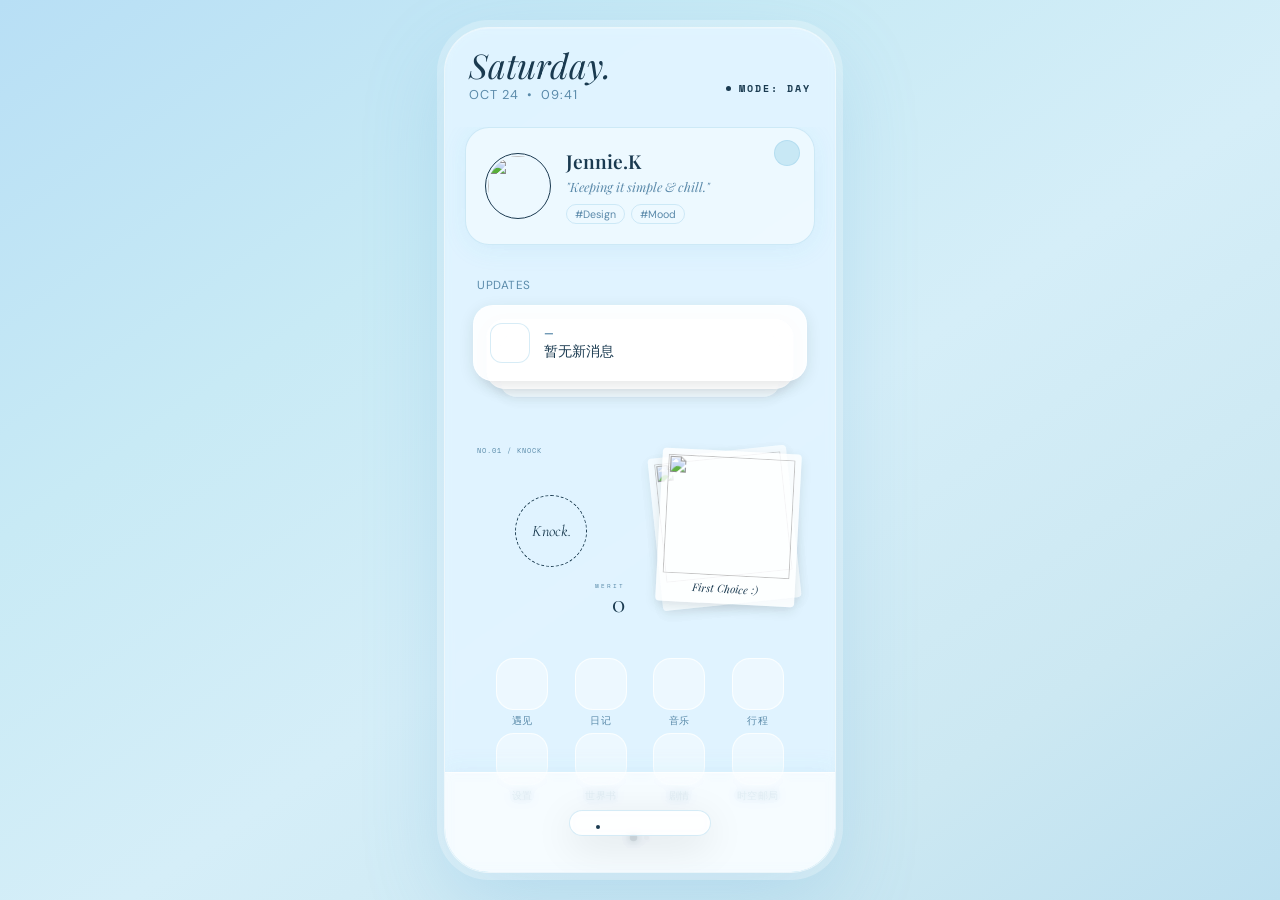
==== commit 1b61c83b: "Add files via upload" ====
--- a/index.html
+++ b/index.html
@@ -3986,6 +3986,7 @@
     <span class="lt-together-label">🎵 一起听</span>
     <div class="lt-together-line"></div>
     <img class="lt-avatar" id="lt-avatar-user" src="" alt="我">
+   <button class="lt-close-btn" onclick="ListenTogether.hide()" title="关闭"><i class="ph ph-x"></i></button>
   </div>
   <!-- 播放器主体 -->
   <div class="lt-player-body collapsed" id="lt-player-body">
@@ -4014,4 +4015,4 @@
 </div>
 
 </body>
-</html>+</html>
--- a/styles.css
+++ b/styles.css
@@ -1,4717 +1,4728 @@
-/* ============================================================
-   CSS  变量
-   ============================================================ */
-/* ══════════════════════════════════════════════
-   🩵 奶蓝液态玻璃主题 · Milk Blue Glass OS
-   ══════════════════════════════════════════════ */
-:root {
-  /* 背景 */
-  --bg-body:#c8e8f5;
-  --bg-device:rgba(235,248,255,0.55);
-  --bg-card:rgba(255,255,255,0.45);
-  /* 玻璃效果 */
-  --glass-bg:rgba(255,255,255,0.42);
-  --glass-border:rgba(255,255,255,0.75);
-  --glass-blur:blur(10px);
-  /* 文字 */
-  --text-main:#1a3a50;
-  --text-sub:#5a8aaa;
-  --border-line:rgba(140,200,230,0.35);
-  /* 阴影与底栏 */
-  --shadow-card:0 4px 24px rgba(100,180,220,0.12);
-  --dock-bg:rgba(255,255,255,0.55);
-  /* 面板 */
-  --panel-bg:rgba(240,252,255,0.7);
-  --photo-paper:rgba(255,255,255,0.8);
-  --photo-caption:#1a3a50;
-  --clip-color:#1a3a50;
-  /* 设置页 */
-  --s-bg:rgba(220,242,255,0.6);
-  --s-text-primary:#1a3a50;
-  --s-text-secondary:#7aaec0;
-  --s-accent:#5ab4d8;
-  --s-line:rgba(140,200,230,0.3);
-  --s-watermark:rgba(90,180,220,0.04);
-  --s-panel-bg:rgba(255,255,255,0.6);
-  --s-btn-text:#fff;
-  --s-select-arrow:url("data:image/svg+xml;charset=UTF-8,%3csvg xmlns='http://www.w3.org/2000/svg' viewBox='0 0 24 24' fill='none' stroke='%235ab4d8' stroke-width='2' stroke-linecap='round' stroke-linejoin='round'%3e%3cpolyline points='6 9 12 15 18 9'%3e%3c/polyline%3e%3c/svg%3e");
-  /* 墨玉色系 */
-  --muyu-ink:#1a3a50; --muyu-ink-sub:#5a8aaa; --muyu-red:#7ab8d8;
-  /* 字体 */
-  --font-cg:'Cormorant Garamond',serif; --font-mono2:'Space Mono',monospace;
-  --base-font-size:1rem; --font-ui-custom: '';
-  /* 🩵 奶蓝专属 */
-  --milk-blue:#a8d8f0;
-  --milk-blue-light:rgba(200,236,255,0.6);
-  --milk-blue-glow:0 0 32px rgba(168,216,240,0.4);
-}
-/* 深色模式 → 深蓝夜光玻璃 */
-[data-theme="dark"] {
-  --bg-body:#0d1f2d;
-  --bg-device:rgba(15,35,55,0.8);
-  --bg-card:rgba(20,45,65,0.7);
-  --glass-bg:rgba(20,50,75,0.75);
-  --glass-border:rgba(100,180,220,0.2);
-  --text-main:#d0eaf8;
-  --text-sub:#6aadcf;
-  --border-line:rgba(80,150,200,0.2);
-  --shadow-card:0 4px 20px rgba(0,30,60,.35);
-  --dock-bg:rgba(10,30,50,0.75);
-  --panel-bg:rgba(15,40,65,0.8);
-  --photo-paper:rgba(20,45,70,0.9);
-  --photo-caption:#d0eaf8;
-  --clip-color:#d0eaf8;
-  --s-bg:rgba(10,25,45,0.9);
-  --s-text-primary:#d0eaf8;
-  --s-text-secondary:#6aadcf;
-  --s-accent:#7ac8e8;
-  --s-line:rgba(80,150,200,0.2);
-  --s-watermark:rgba(100,180,220,0.04);
-  --s-panel-bg:rgba(15,40,65,0.85);
-  --s-btn-text:#0d1f2d;
-  --s-select-arrow:url("data:image/svg+xml;charset=UTF-8,%3csvg xmlns='http://www.w3.org/2000/svg' viewBox='0 0 24 24' fill='none' stroke='%237ac8e8' stroke-width='2' stroke-linecap='round' stroke-linejoin='round'%3e%3cpolyline points='6 9 12 15 18 9'%3e%3c/polyline%3e%3c/svg%3e");
-  --muyu-ink:#d0eaf8; --muyu-ink-sub:#6aadcf; --muyu-red:#7ac8e8;
-}
-
-/* ============================================================
-   基础 Reset
-   ============================================================ */
-html{font-size:var(--base-font-size);overscroll-behavior:none;}
-*{box-sizing:border-box;margin:0;padding:0;-webkit-tap-highlight-color:transparent;outline:none;}
-body{font-family:'DM Sans',sans-serif;background:linear-gradient(145deg,#b8dff5 0%,#c8eaf5 30%,#d5eef8 55%,#cce8f2 80%,#bde0f0 100%);display:flex;justify-content:center;align-items:center;min-height:100vh;margin:0;transition:background .3s;color:var(--text-main);overscroll-behavior:none;}
-.serif{font-family:'Playfair Display',serif;}
-/* 🩵 液态玻璃手机外壳 */
-.device{
-  width:390px;height:844px;
-  background:rgba(235,248,255,0.6);
-  backdrop-filter:blur(4px) saturate(110%);
-  -webkit-backdrop-filter:blur(4px) saturate(110%);
-  border-radius:44px;position:relative;
-  box-shadow:
-    0 0 0 1px rgba(255,255,255,0.6),
-    0 0 0 8px rgba(255,255,255,0.25),
-    0 30px 80px rgba(100,170,220,0.25),
-    inset 0 1px 0 rgba(255,255,255,0.8),
-    inset 0 -1px 0 rgba(160,220,240,0.3);
-  overflow:hidden;
-}
-
-/* ============================================================
-   Screen / Router 层
-   ============================================================ */
-.screen{
-  position:absolute; inset:0; width:100%; height:100%;
-  background:var(--bg-device); overflow:hidden;
-  /* 默认状态：隐藏在右侧 */
-  transform:translateX(100%);
-  transition:transform 0.42s cubic-bezier(0.19,1,0.22,1), opacity 0.35s ease;
-  opacity:0; visibility:hidden;
-}
-.screen.active{transform:translateX(0); opacity:1; visibility:visible;}
-
-/* home 特殊：初始就显示，不从右边进入 */
-#home-screen{transform:translateX(0); opacity:1; visibility:visible; z-index:1;}
-
-/* ============================================================
-   Auth / Claim 页面专属样式
-   ============================================================ */
-.auth-screen {
-  background-color: #0d1f2d !important;
-  color: rgba(230,248,255,0.85) !important;
-  z-index: 1000;
-  display: flex !important;
-  align-items: center;
-  justify-content: center;
-  flex-direction: column;
-}
-.auth-screen::before {
-  content: ""; position: absolute; inset: 0;
-  background-image: url("data:image/svg+xml,%3Csvg viewBox='0 0 200 200' xmlns='http://www.w3.org/2000/svg'%3E%3Cfilter id='noiseFilter'%3E%3CfeTurbulence type='fractalNoise' baseFrequency='0.85' numOctaves='3' stitchTiles='stitch'/%3E%3C/filter%3E%3Crect width='100%25' height='100%25' filter='url(%23noiseFilter)' opacity='0.15'/%3E%3C/svg%3E");
-  pointer-events: none; z-index: 0;
-}
-.auth-wrap { width: 100%; max-width: 440px; padding: 40px 24px; z-index: 1; position: relative; display: flex; flex-direction: column; }
-.auth-wrap.hidden { display: none; }
-.auth-header { margin-bottom: 48px; }
-.auth-title { font-family: 'Playfair Display', serif; font-size: 3.5rem; line-height: 0.95; font-weight: 400; letter-spacing: -0.02em; margin-bottom: 16px; color:rgba(230,248,255,0.85);}
-.auth-title .italic { font-style: italic; padding-left: 10%; display: block; }
-.auth-subtitle { font-family: 'DM Sans', sans-serif; font-size: 14px; line-height: 1.5; color: rgba(244, 243, 238, 0.8); padding-left: 2px; max-width: 90%; margin:0;}
-.auth-subtitle strong { color: rgba(230,248,255,0.85); font-weight: 500; font-family: 'Playfair Display', serif; font-style: italic; font-size: 16px; }
-
-.auth-form-group { margin-bottom: 32px; position: relative; }
-.auth-form-group label { display: flex; align-items: baseline; font-size: 13px; font-weight: 500; margin-bottom: 8px; color: rgba(230,248,255,0.85); letter-spacing: 0.03em; font-family: 'DM Sans', 'Noto Sans SC', sans-serif; text-transform: uppercase;}
-.auth-form-group label .en-deco { font-family: 'DM Sans', sans-serif; font-size: 10px; text-transform: uppercase; letter-spacing: 0.15em; color: rgba(244, 243, 238, 0.5); margin-left: 8px; font-weight: 400; }
-.auth-form-group input { width: 100%; padding: 12px 0; border: none; border-bottom: 1px solid rgba(244, 243, 238, 0.3); background: transparent; color: rgba(230,248,255,0.85); font-size: 20px; border-radius: 0; transition: all 0.3s; font-family: 'Playfair Display', serif; box-sizing: border-box; }
-.auth-form-group input:focus { outline: none; border-bottom-color: rgba(230,248,255,0.85); }
-.auth-form-group input::placeholder { color: rgba(244, 243, 238, 0.2); font-family: 'DM Sans', sans-serif; font-size: 16px; }
-
-.auth-btn { width: 100%; padding: 16px; border: 1px solid rgba(230,248,255,0.85); background: rgba(230,248,255,0.85); color: #0d1f2d; font-size: 12px; font-weight: 500; text-transform: uppercase; letter-spacing: 0.1em; cursor: pointer; transition: all 0.4s cubic-bezier(0.25, 0.46, 0.45, 0.94); margin-top: 16px; font-family:'DM Sans', sans-serif; box-sizing: border-box; }
-.auth-btn:hover:not(:disabled) { background: transparent; color: rgba(230,248,255,0.85); }
-.auth-btn:disabled { opacity: 0.4; cursor: not-allowed; background: transparent; color: rgba(230,248,255,0.85); }
-
-.auth-switch { text-align: center; margin-top: 40px; font-size: 13px; color: rgba(244, 243, 238, 0.5); letter-spacing: 0.05em; font-family:'DM Sans', sans-serif;}
-.auth-switch a { color: rgba(230,248,255,0.85); text-decoration: none; border-bottom: 1px solid transparent; transition: all 0.3s; padding-bottom: 2px; cursor: pointer; }
-.auth-switch a:hover { border-bottom-color: rgba(230,248,255,0.85); }
-.auth-switch .divider { margin: 0 12px; color: rgba(244, 243, 238, 0.2); }
-
-.auth-msg { font-family: 'Space Mono', monospace; font-size: 11px; padding: 12px; margin-bottom: 24px; display: none; letter-spacing: 0.05em; text-align: center; text-transform: uppercase; }
-.auth-msg.error { display: block; color: #a32a2a; border: 1px solid #a32a2a; }
-.auth-msg.success { display: block; color: rgba(230,248,255,0.85); border: 1px solid rgba(230,248,255,0.85); }
-
-/* Claim Specific styles */
-.claim-result-box { display: none; margin-top: 48px; background: rgba(230,248,255,0.85); color: #0d1f2d; padding: 24px; border-radius: 8px; position: relative; text-align: center; box-shadow: 0 20px 40px rgba(0,0,0,0.5), inset 0 0 20px rgba(0,0,0,0.05); transform-origin: center; transform: perspective(1000px) rotateY(90deg); opacity: 0; }
-.claim-result-box.show { display: block; animation: authFlipCard 0.8s cubic-bezier(0.175, 0.885, 0.32, 1.275) forwards; }
-@keyframes authFlipCard { 100% { transform: perspective(1000px) rotateY(0deg); opacity: 1; } }
-.claim-result-box::before { content: ''; position: absolute; top: 10px; bottom: 10px; left: 10px; right: 10px; border: 1.5px solid #0d1f2d; border-radius: 4px; pointer-events: none; }
-.claim-tarot-header { display: flex; justify-content: space-between; align-items: center; padding: 0 16px; font-family: 'Playfair Display', serif; margin-bottom: 32px; margin-top: 8px; }
-.claim-tarot-header .star { font-size: 14px; }
-.claim-tarot-header .num { font-size: 16px; letter-spacing: 0.1em; }
-.claim-result-box .code { font-family: 'Space Mono', monospace; font-size: 28px; font-weight: 700; letter-spacing: 0.15em; margin: 20px 0; position: relative; z-index: 2; }
-.claim-tarot-footer { font-family: 'Playfair Display', serif; font-style: italic; font-size: 18px; margin-top: 32px; margin-bottom: 8px; }
-.claim-copy-btn { position: absolute; bottom: -16px; left: 50%; transform: translateX(-50%); background: #0d1f2d; color: rgba(230,248,255,0.85); border: 1px solid rgba(230,248,255,0.85); padding: 6px 16px; font-family: 'Space Mono', monospace; font-size: 10px; text-transform: uppercase; letter-spacing: 0.1em; cursor: pointer; z-index: 10; transition: all 0.2s; }
-.claim-copy-btn:hover { background: rgba(230,248,255,0.85); color: #0d1f2d; }
-
-.no-transition { transition: none !important; }
-
-/* settings 从下往上弹出 */
-#settings-screen{transform:translateY(100%); z-index:200; background:var(--s-bg); font-family:'Noto Sans SC',sans-serif;}
-#settings-screen.active{transform:translateY(0); opacity:1; visibility:visible;}
-
-/* ============================================================
-   Home Screen
-   ============================================================ */
-
-.scroll-content {
-  height: 100%;
-  overflow-y: auto;
-  overflow-x: hidden; /* ← 加这个 */
-  padding: calc(env(safe-area-inset-top,0px) + 20px) 20px 120px;
-}
-
-.scroll-content::-webkit-scrollbar{display:none;}
-.header{display:flex;justify-content:space-between;align-items:flex-end;margin-bottom:24px;padding:0 4px;}
-.date-box h1{font-size:2.1333rem;font-weight:400;font-style:italic;line-height:1;margin-bottom:4px;}
-.date-time-line{display:flex;align-items:center;gap:8px;color:var(--text-sub);font-size:0.8rem;letter-spacing:1px;text-transform:uppercase;}
-/* ============================================================
-   桌面分页 (Home Swiper)
-   ============================================================ */
-.home-swiper {
-    display: flex;
-    width: calc(100% + 40px); /* 抵消外层 20px padding，实现无缝边缘滑动 */
-    margin-left: -20px;
-    overflow-x: auto;
-    overflow-y: hidden;
-    scroll-snap-type: x mandatory;
-    scrollbar-width: none;
-    scroll-behavior: smooth;
-    overscroll-behavior-x: none;
-}
-.home-swiper::-webkit-scrollbar { display: none; }
-.home-page {
-    flex: 0 0 100%;
-    width: 100%;
-    scroll-snap-align: center;
-    padding: 0 20px; /* 加回 padding 保证内容对齐 */
-    box-sizing: border-box;
-    display: flex;
-    flex-direction: column;
-}
-.home-dots {
-    display: flex; justify-content: center; align-items: center; gap: 8px;
-    margin-top: 10px; margin-bottom: 10px;
-}
-.home-dot {
-    width: 5px; height: 5px; border-radius: 50%; background: rgba(0,0,0,0.15); transition: 0.3s cubic-bezier(0.19, 1, 0.22, 1);
-}
-[data-theme="dark"] .home-dot { background: rgba(255,255,255,0.15); }
-.home-dot.active { background: var(--text-main); transform: scale(1.5); }
-/* ================== 杂志编辑部标签：深浅色切换 ================== */
-.theme-switch {
-  font-family: 'Space Mono', monospace;
-  font-size:0.6rem;
-  font-weight: 600;
-  text-transform: uppercase;
-  letter-spacing: 2px;
-  color: var(--text-main);
-  cursor: pointer;
-  display: flex;
-  align-items: center;
-  gap: 8px;
-  padding: 8px 0;
-  user-select: none;
-  transition: opacity 0.3s;
-}
-/* 前面的状态闪烁圆点 */
-.theme-switch::before {
-  content: '';
-  width: 5px;
-  height: 5px;
-  background: var(--text-main);
-  border-radius: 50%;
-  transition: transform 0.3s cubic-bezier(0.16, 1, 0.3, 1);
-}
-.theme-switch:active { opacity: 0.6; }
-.theme-switch:active::before { transform: scale(0.5); }
-
-/* Profile Card */
-.profile-card{background:var(--bg-card);border-radius:24px;padding:20px;display:flex;align-items:center;gap:16px;box-shadow:var(--shadow-card);margin-bottom:32px;border:1px solid var(--border-line);position:relative;}
-.avatar-wrap{position:relative;flex-shrink:0;cursor:pointer;}
-.avatar{width:64px;height:64px;border-radius:50%;object-fit:cover;border:2px solid var(--bg-device);outline:1px solid var(--text-main);display:block;}
-.avatar-edit-hint{position:absolute;inset:0;border-radius:50%;background:rgba(0,0,0,0.4);display:flex;align-items:center;justify-content:center;opacity:0;transition:opacity .2s;pointer-events:none;}
-.avatar-wrap:active .avatar-edit-hint{opacity:1;}
-.avatar-edit-hint i{color:#fff;font-size:1.2rem;}
-.profile-info{flex:1;min-width:0;}
-.profile-name{font-size:1.2rem;font-weight:600;margin-bottom:4px;}
-.profile-bio{font-size:0.8rem;color:var(--text-sub);font-family:'Playfair Display',serif;font-style:italic;line-height:1.4;}
-.profile-tags{margin-top:8px;display:flex;gap:6px;flex-wrap:wrap;}
-.tag{font-size:0.6667rem;padding:2px 8px;border-radius:100px;border:1px solid var(--border-line);color:var(--text-sub);}
-.profile-edit-btn{position:absolute;top:12px;right:14px;width:26px;height:26px;border-radius:50%;background:var(--bg-body);border:1px solid var(--border-line);display:flex;align-items:center;justify-content:center;cursor:pointer;font-size:0.8rem;color:var(--text-sub);}
-
-/* Stack / Notifications */
-.stack-label{font-size:0.7333rem;text-transform:uppercase;color:var(--text-sub);margin-bottom:12px;margin-left:12px;letter-spacing:.5px;display:flex;justify-content:space-between;align-items:center;}
-.stack-label span:last-child{background:var(--text-main);color:var(--bg-device);padding:2px 6px;border-radius:6px;font-size:0.6rem;font-weight:700;}
-.stack-container{position:relative;height:100px;margin-bottom:32px;cursor:pointer;perspective:1000px;margin-left:8px;margin-right:8px;}
-.stack-card{position:absolute;width:100%;min-height:76px;top:0;left:0;background:rgba(255,255,255,0.88);border:1px solid var(--glass-border);border-radius:20px;padding:16px;display:flex;align-items:center;gap:14px;box-shadow:0 4px 15px rgba(0,0,0,.1);transition:transform .4s cubic-bezier(.25,.8,.25,1),opacity .4s cubic-bezier(.25,.8,.25,1);transform-origin:center top;}
-[data-theme="dark"] .stack-card{border-top:1px solid rgba(255,255,255,.15);background:rgba(40,40,40,.7);}
-.stack-card:nth-child(1){z-index:3;transform:translateY(0) scale(1);}
-.stack-card:nth-child(2){z-index:2;transform:translateY(14px) scale(.92);}
-.stack-card:nth-child(3){z-index:1;transform:translateY(28px) scale(.84);opacity:.6;}
-.notify-icon{width:40px;height:40px;border-radius:12px;background:var(--bg-card);border:1px solid var(--border-line);display:flex;align-items:center;justify-content:center;font-size:1.2rem;color:var(--text-main);flex-shrink:0;overflow:hidden;}
-.notify-icon img{width:100%;height:100%;object-fit:cover;border-radius:12px;}
-.notify-content{flex:1;min-width:0;}
-.notify-header{display:flex;justify-content:space-between;margin-bottom:2px;}
-.notify-app{font-size:0.6667rem;font-weight:700;text-transform:uppercase;color:var(--text-sub);}
-.notify-msg{font-size:0.8667rem;font-weight:500;white-space:nowrap;overflow:hidden;text-overflow:ellipsis;}
-
-/* Bento */
-.bento-grid{display:grid;grid-template-columns:1fr 1fr;gap:14px;margin-bottom:32px;padding:0 4px;align-items:start;}
-.canvas-wrap{position:relative;aspect-ratio:1/1.15;display:flex;justify-content:center;align-items:center;cursor:pointer;-webkit-tap-highlight-color:transparent;}
-.wg-boxless-muyu{width:100%;height:100%;position:relative;display:flex;justify-content:center;align-items:center;flex-direction:column;}
-.muyu-meta{position:absolute;top:8px;left:8px;font-family:var(--font-mono2);font-size:0.4667rem;color:var(--muyu-ink-sub);letter-spacing:1px;}
-.muyu-counter{position:absolute;bottom:8px;right:8px;text-align:right;}
-.muyu-counter-title{font-family:var(--font-mono2);font-size:0.4rem;color:var(--muyu-ink-sub);letter-spacing:2px;text-transform:uppercase;}
-.muyu-counter-value{font-family:var(--font-cg);font-size:1.7333rem;color:var(--muyu-ink);line-height:1;}
-.zen-stone{width:72px;height:72px;border:1.5px dashed var(--muyu-ink);border-radius:50%;display:flex;justify-content:center;align-items:center;position:relative;z-index:10;background-color:transparent;transition:transform .1s cubic-bezier(.4,0,.2,1);}
-.zen-stone span{font-family:var(--font-cg);font-size:1rem;font-style:italic;color:var(--muyu-ink);}
-.wg-boxless-muyu:active .zen-stone{transform:scale(0.85);background-color:rgba(44,42,40,.05);border-style:solid;}
-[data-theme="dark"] .wg-boxless-muyu:active .zen-stone{background-color:rgba(232,227,216,.07);}
-.muyu-ripple{position:absolute;top:50%;left:50%;width:72px;height:72px;border:1px solid var(--muyu-ink);border-radius:50%;transform:translate(-50%,-50%);pointer-events:none;animation:muyu-ink-ripple 1s cubic-bezier(.2,.8,.3,1) forwards;}
-@keyframes muyu-ink-ripple{0%{width:72px;height:72px;opacity:.6;}100%{width:160px;height:160px;opacity:0;border-color:var(--muyu-red);border-width:.5px;}}
-.muyu-float{position:absolute;font-family:var(--font-cg);font-size:1.0667rem;font-style:italic;color:var(--muyu-red);pointer-events:none;white-space:nowrap;animation:muyu-float-up 1.2s cubic-bezier(.25,1,.5,1) forwards;z-index:5;}
-@keyframes muyu-float-up{0%{opacity:0;transform:translate(-50%,0) scale(.8);}10%{opacity:1;transform:translate(-50%,-10px) scale(1.1);}100%{opacity:0;transform:translate(-50%,-65px) scale(1);filter:blur(1.5px);}}
-
-/* Polaroid */
-.photo-stack-widget{position:relative;aspect-ratio:1/1.1;padding:10px;display:flex;align-items:center;justify-content:center;cursor:pointer;}
-.paperclip-back,.paperclip-front{position:absolute;top:0px;left:50%;transform:translateX(-50%) rotate(-35deg);font-size:1.8667rem;color:var(--clip-color);}
-.paperclip-back{z-index:1;}.paperclip-front{z-index:10;clip-path:inset(0 0 45% 0);filter:drop-shadow(0 2px 2px rgba(0,0,0,.1));}
-.polaroid-layer{position:absolute;width:85%;height:85%;background:var(--photo-paper);padding:6px;padding-bottom:28px;border-radius:4px;box-shadow:0 4px 12px rgba(0,0,0,.1);transition:transform .3s;}
-.polaroid-layer img{width:100%;height:100%;object-fit:cover;opacity:.95;display:block;}
-.polaroid-caption{position:absolute;bottom:8px;left:0;width:100%;text-align:center;color:var(--photo-caption);font-family:'Playfair Display',serif;font-style:italic;font-size:0.6667rem;}
-.polaroid-layer.back{transform:rotate(-6deg) translateX(-4px);z-index:1;opacity:.8;}
-.polaroid-layer.front{transform:rotate(3deg);z-index:2;}
-.photo-stack-widget:active .polaroid-layer.front{transform:rotate(0) scale(1.02);}
-.photo-stack-widget:active .polaroid-layer.back{transform:rotate(-12deg) translateX(-10px);}
-
-/* Icons Grid */
-.grid-icons{display:grid;grid-template-columns:repeat(4,1fr);gap:8px 12px;padding:0 24px;margin-bottom:24px;}
-.icon-cell{display:flex;flex-direction:column;align-items:center;gap:6px;cursor:pointer;-webkit-tap-highlight-color:transparent;}
-.icon-cell:active .icon-box{transform:scale(.9);}
-.icon-label{font-size:0.6rem;color:var(--text-sub);letter-spacing:0.5px;text-align:center;line-height:1;transition:opacity .2s;}
-.icon-labels-hidden .icon-label{display:none;}
-.icon-box{width:100%;max-width:52px;aspect-ratio:1;margin:0 auto;background:var(--glass-bg);border:1px solid var(--glass-border);border-radius:18px;display:flex;align-items:center;justify-content:center;color:var(--text-main);transition:transform .2s;overflow:hidden;position:relative;}
-.icon-box i{font-size:1.4667rem;opacity:.9;}
-.icon-box img.icon-custom{width:100%;height:100%;object-fit:cover;position:absolute;inset:0;border-radius:18px;}
-.icon-box:has(img.icon-custom){background:transparent;border-color:transparent;backdrop-filter:none;-webkit-backdrop-filter:none;}
-/*  Overlay / Panel (修改版：时尚杂志风)   */
-.overlay{position:absolute;inset:0;background:rgba(0,0,0,.35);z-index:90;opacity:0;pointer-events:none;transition:opacity .3s;}
-.overlay.active{opacity:1;pointer-events:auto;}
-.details-panel{position:absolute;bottom:0;left:0;width:100%;height:70%;background:var(--panel-bg);border-radius:40px 40px 0 0;z-index:100;transform:translateY(110%);transition:transform .5s cubic-bezier(.19,1,.22,1);box-shadow:0 -10px 40px rgba(0,0,0,.1);padding:24px;display:flex;flex-direction:column;box-sizing:border-box;}
-.details-panel.active{transform:translateY(0);}
-.panel-handle{width:40px;height:5px;background:var(--border-line);border-radius:10px;margin:0 auto 24px;flex-shrink:0;}
-
-/* 标题样式 */
-.panel-title{font-size:2.2rem;font-weight:600;margin-bottom:24px;font-family:'Cormorant Garamond',serif;line-height:1;color:var(--text-main);flex-shrink:0;}
-.panel-title em { font-style: italic; color: var(--text-sub); font-weight: 400; }
-
-.panel-list{overflow-y:auto;overflow-x:hidden;flex:1;padding-bottom:40px;}
-.panel-list::-webkit-scrollbar{display:none;}
-
-/* 杂志风卡片项 */
-.panel-item {
-  display: flex;
-  align-items: stretch;
-  background: transparent;
-  border: 1px solid var(--border-line);
-  border-radius: 16px;
-  margin-bottom: 16px;
-  cursor: pointer;
-  transition: transform 0.4s cubic-bezier(0.16, 1, 0.3, 1), background 0.4s cubic-bezier(0.16, 1, 0.3, 1);
-  -webkit-tap-highlight-color: transparent;
-  width: 100%;
-  box-sizing: border-box;
-}
-.panel-item:active {
-  transform: scale(0.96);
-  background: var(--bg-body);
-  border-color: rgba(0,0,0,0.2);
-}
-[data-theme="dark"] .panel-item:active { background: rgba(255,255,255,0.05); border-color: rgba(255,255,255,0.2); }
-
-/* 左侧档案编号 */
-.panel-index {
-  writing-mode: vertical-rl;
-  transform: rotate(180deg);
-  font-family: var(--font-mono2);
-  font-size: 0.55rem;
-  letter-spacing: 3px;
-  color: var(--text-sub);
-  padding: 16px 8px;
-  border-right: 1px dashed var(--border-line);
-  display: flex;
-  align-items: center;
-  justify-content: center;
-  text-transform: uppercase;
-  flex-shrink: 0;
-}
-
-/* 核心内容区 (加入 min-width:0 防止被长文本撑破宽度) */
-.panel-core {
-  flex: 1;
-  display: flex;
-  align-items: center;
-  padding: 16px;
-  gap: 14px;
-  min-width: 0;
-}
-
-/* 头像保留彩色，微调形状更显高级 */
-.panel-core .notify-icon {
-  width: 48px; height: 48px;
-  border-radius: 6px;
-  overflow: hidden;
-  flex-shrink: 0;
-  box-shadow: 0 4px 10px rgba(0,0,0,0.05);
-  background: var(--bg-device);
-  display: flex; justify-content: center; align-items: center;
-}
-.panel-core .notify-icon img { width: 100%; height: 100%; object-fit: cover; display: block; }
-.panel-core .notify-icon i { font-size: 1.5rem; color: var(--text-sub); }
-
-/* 文字信息 (同样加入 min-width:0) */
-.panel-core .notify-content { flex: 1; min-width: 0; display:flex; flex-direction:column; justify-content:center; }
-
-.panel-core .notify-header {
-  display: flex; justify-content: space-between; align-items: baseline;
-  margin-bottom: 4px; gap: 8px;
-}
-
-.panel-core .notify-app {
-  font-family: 'Cormorant Garamond', serif;
-  font-size: 1.4rem; font-weight: 600; font-style: italic;
-  color: var(--text-main);
-  white-space: nowrap; overflow: hidden; text-overflow: ellipsis;
-  line-height: 1.1;
-}
-
-.panel-core .notify-time {
-  font-family: var(--font-mono2);
-  font-size: 0.55rem; color: var(--text-sub);
-  letter-spacing: 1px; flex-shrink: 0;
-}
-
-.panel-core .notify-msg {
-  font-size: 0.8rem; color: var(--text-sub); font-weight: 400; line-height: 1.4;
-  white-space: nowrap; overflow: hidden; text-overflow: ellipsis;
-}
-/* Dock */
-.dock-wrapper{position:absolute;bottom:0;left:0;width:100%;height:100px;display:flex;justify-content:center;align-items:center;z-index:50;padding-bottom:calc(env(safe-area-inset-bottom,24px));transition:transform .5s cubic-bezier(.19,1,.22,1);pointer-events:none;}
-.dock{pointer-events:auto;background:rgba(255,255,255,0.65);backdrop-filter:blur(4px);-webkit-backdrop-filter:blur(4px);padding:12px 28px;border-radius:100px;border:1px solid var(--border-line);display:flex;gap:28px;box-shadow:0 10px 40px rgba(0,0,0,.1);}
-.dock-item{font-size:1.6rem;color:var(--text-main);transition:transform .2s;display:flex;align-items:center;cursor:pointer;}
-.dock-item:active{transform:scale(.85);}
-.dock-item.active-dot{position:relative;}
-.dock-item.active-dot::after{content:'';position:absolute;bottom:-6px;left:50%;transform:translateX(-50%);width:4px;height:4px;background:var(--text-main);border-radius:50%;}
-.dock-wrapper.hidden{transform:translateY(150%);}
-
-/* ============================================================
-   Settings Screen
-   ============================================================ */
-.bg-watermark{position:absolute;top:50%;left:50%;transform:translate(-50%,-50%);font-family:'Playfair Display',serif;font-size:220px;font-style:italic;color:var(--s-watermark);pointer-events:none;z-index:0;line-height:1;white-space:nowrap;transition:opacity 0.3s ease;}
-.main-view{position:relative;z-index:1;padding:0 40px 40px 40px;height:100%;display:flex;flex-direction:column;overflow-y:auto;}
-.main-view::-webkit-scrollbar{display:none;}
-.main-back-btn{position:absolute;top:calc(env(safe-area-inset-top,40px) + 20px);right:30px;border:none;background:transparent;cursor:pointer;transition:opacity .3s;z-index:20;font-family:'DM Sans',sans-serif;font-size:0.8rem;font-weight:500;text-transform:uppercase;letter-spacing:2px;color:var(--s-text-primary);text-decoration:underline;text-underline-offset:4px;padding:4px 0;}
-.main-back-btn:active{opacity:.4;}
-.sub-back-btn{background:transparent;border:none;color:var(--s-text-primary);cursor:pointer;transition:opacity .3s;font-family:'DM Sans',sans-serif;font-size:0.8rem;font-weight:500;text-transform:uppercase;letter-spacing:2px;text-decoration:underline;text-underline-offset:4px;padding:4px 0;}
-.sub-back-btn:active{opacity:.4;}
-.main-header{margin-bottom:60px;padding-top:calc(env(safe-area-inset-top,40px) + 80px);flex-shrink:0;}
-.main-title{font-family:'Playfair Display',serif;font-size:2.8rem;margin:0;font-weight:700;font-style:italic;letter-spacing:-1px;color:var(--s-text-primary);}
-.main-subtitle{font-size:0.8rem;color:var(--s-text-secondary);text-transform:uppercase;letter-spacing:4px;margin-top:10px;}
-.menu-list{display:flex;flex-direction:column;}
-.menu-item{cursor:pointer;padding:30px 0;position:relative;}
-.menu-item::after{content:'';position:absolute;bottom:0;left:0;width:100%;height:1px;background:linear-gradient(90deg,var(--s-line) 0%,rgba(0,0,0,0) 80%);}
-[data-theme="dark"] .menu-item::after{background:linear-gradient(90deg,var(--s-line) 0%,rgba(255,255,255,0) 80%);}
-.menu-item:last-child::after{display:none;}
-.menu-text-cn{font-size:1.6rem;font-weight:500;color:var(--s-text-primary);display:block;margin-bottom:4px;transition:color .3s;}
-.menu-text-en{font-family:'DM Sans','Noto Sans SC',sans-serif;font-size:0.8rem;color:var(--s-text-secondary);}
-.menu-item:active .menu-text-cn{color:var(--s-text-secondary);}
-
-/* Settings Sub Pages */
-.settings-page{position:absolute;inset:0;background:var(--s-bg);z-index:10;transform:translateX(100%);transition:transform 0.42s cubic-bezier(0.19,1,0.22,1);display:flex;flex-direction:column;overflow:hidden;}
-.settings-page.active{transform:translateX(0);}
-.nav-bar{padding:calc(env(safe-area-inset-top,40px) + 20px) 30px 20px 30px;display:flex;justify-content:space-between;align-items:center;border-bottom:1px solid var(--s-line);flex-shrink:0;}
-.nav-title{font-size:1.0667rem;font-weight:600;color:var(--s-text-primary);}
-.content-scroll{flex:1;overflow-y:auto;overflow-x:hidden;padding:30px;}
-.content-scroll::-webkit-scrollbar{display:none;}
-.page-watermark{position:absolute;bottom:-10px;right:0px;font-family:'Playfair Display',serif;font-size:80px;color:var(--s-watermark);font-style:italic;pointer-events:none;z-index:-1;}
-
-/* Form Elements */
-.form-section{margin-bottom:40px;}
-.section-title{font-size:0.7333rem;text-transform:uppercase;letter-spacing:2px;color:var(--s-text-secondary);margin-bottom:20px;padding-bottom:8px;border-bottom:1px solid var(--s-line);}
-.input-wrapper{margin-bottom:30px;position:relative;}
-.label-text{display:block;font-size:0.7333rem;color:var(--s-text-secondary);margin-bottom:10px;letter-spacing:1px;text-transform:uppercase;}
-.input-line{width:100%;border:none;border-bottom:1px solid var(--s-line);background:transparent;padding:10px 0;font-size:1.0667rem;font-family:'Noto Sans SC',sans-serif;color:var(--s-text-primary);border-radius:0;transition:border-color .3s;text-overflow:ellipsis;}
-.input-line:focus{border-bottom-color:var(--s-accent);}
-.select-stylish{width:100%;padding:12px 24px 12px 0;background:transparent;border:none;border-bottom:1px solid var(--s-accent);font-size:1.0667rem;font-weight:500;color:var(--s-text-primary);border-radius:0;-webkit-appearance:none;background-image:var(--s-select-arrow);background-repeat:no-repeat;background-position:right center;background-size:16px;cursor:pointer;text-overflow:ellipsis;overflow:hidden;white-space:nowrap;}
-.slider-row{display:flex;align-items:center;gap:15px;}
-.styled-slider{flex:1;-webkit-appearance:none;height:2px;background:var(--s-line);}
-.styled-slider::-webkit-slider-thumb{-webkit-appearance:none;width:16px;height:16px;background:var(--s-accent);border-radius:0;transform:rotate(45deg);}
-.slider-val{font-family:'DM Sans','Noto Sans SC',sans-serif;font-size:1rem;width:40px;text-align:right;color:var(--s-text-primary);}
-.novel-prompt-ta{width:100%;min-height:88px;margin-top:12px;padding:10px;background:rgba(0,0,0,0.03);border:0.5px solid rgba(18,18,18,0.12);border-radius:10px;font-size:0.8rem;font-family:inherit;color:var(--s-text-primary);resize:vertical;outline:none;line-height:1.5;box-sizing:border-box;}
-[data-theme="dark"] .novel-prompt-ta{background:rgba(255,255,255,0.04);border-color:rgba(255,255,255,0.12);}
-#novel-test-preview-area{min-height:160px;display:flex;align-items:center;justify-content:center;}
-#novel-test-preview-img{border-radius:10px;}
-.btn-primary{width:100%;background:var(--s-accent);color:var(--s-btn-text);border:none;padding:18px;font-size:0.8667rem;font-weight:500;letter-spacing:2px;cursor:pointer;margin-bottom:12px;transition:opacity .3s;font-family:'DM Sans',sans-serif;text-transform:uppercase;}
-.btn-primary:active{opacity:.8;}
-.btn-outline{width:100%;background:transparent;color:var(--s-accent);border:1px solid var(--s-accent);padding:16px;font-size:0.8667rem;font-weight:500;letter-spacing:2px;cursor:pointer;margin-bottom:12px;transition:opacity .3s;font-family:'DM Sans',sans-serif;text-transform:uppercase;}
-.btn-outline:active{opacity:.6;}
-.btn-ghost{background:none;border:none;color:var(--s-text-secondary);font-size:0.8rem;text-decoration:underline;padding:10px;cursor:pointer;width:100%;font-family:'DM Sans',sans-serif;}
-.fetch-link{position:absolute;right:0;top:0;font-size:0.8rem;color:var(--s-accent);text-decoration:underline;cursor:pointer;font-weight:500;}
-
-/* 🌟 预设命名弹窗（自包含，不依赖任何父容器）*/
-.preset-name-overlay{position:fixed;inset:0;z-index:99999;background:rgba(239,236,231,0.92);-webkit-backdrop-filter:blur(8px);backdrop-filter:blur(8px);display:flex;justify-content:center;align-items:center;padding:24px;opacity:0;pointer-events:none;transition:opacity 0.3s ease;}
-.preset-name-overlay.active{opacity:1;pointer-events:auto;}
-.preset-name-modal{width:100%;max-width:340px;background:#FFFFFF;border-radius:20px;padding:28px 24px;box-shadow:0 24px 60px rgba(0,0,0,0.18);transform:translateY(12px) scale(0.98);opacity:0;transition:all 0.35s cubic-bezier(0.16,1,0.3,1);text-align:left;}
-.preset-name-overlay.active .preset-name-modal{transform:translateY(0) scale(1);opacity:1;}
-.preset-name-title{font-family:'Cormorant Garamond',serif;font-size:1.6rem;font-weight:600;color:#1a3a50;margin:0 0 24px;}
-.preset-name-actions{display:flex;gap:12px;justify-content:flex-end;}
-.preset-name-cancel,.preset-name-confirm{font-family:'DM Sans',sans-serif;font-size:0.85rem;padding:10px 22px;border-radius:30px;cursor:pointer;border:0.5px solid #1a3a50;}
-.preset-name-cancel{background:transparent;color:#1a3a50;}
-.preset-name-confirm{background:#1a3a50;color:#fff;}
-.preset-name-cancel:active{background:rgba(0,0,0,0.05);}
-.preset-name-confirm:active{opacity:0.85;}
-[data-theme="dark"] .preset-name-overlay{background:rgba(15,15,15,0.92);}
-[data-theme="dark"] .preset-name-modal{background:#1a3a50;}
-[data-theme="dark"] .preset-name-title{color:rgba(220,242,255,0.6);}
-[data-theme="dark"] .preset-name-cancel{color:rgba(220,242,255,0.6);border-color:rgba(220,242,255,0.6);}
-[data-theme="dark"] .preset-name-confirm{background:rgba(220,242,255,0.6);color:#1a3a50;border-color:rgba(220,242,255,0.6);}
-
-/* API active indicator */
-.api-active-dot{display:inline-block;width:6px;height:6px;border-radius:50%;background:var(--s-accent);margin-right:6px;vertical-align:middle;}
-
-/* ── System Page ── */
-.sys-size-preview-box{background:var(--s-bg);border:1px solid var(--s-line);border-radius:12px;padding:20px;margin-bottom:24px;position:relative;overflow:hidden;}
-.sys-size-preview-label{font-size:0.6667rem;letter-spacing:2px;text-transform:uppercase;color:var(--s-text-secondary);margin-bottom:12px;}
-.sys-size-preview-text{color:var(--s-text-primary);line-height:1.6;transition:font-size .15s ease;}
-.sys-size-preview-text em{font-family:'Playfair Display',serif;font-style:italic;}
-.sys-font-add-box{border:1px solid var(--s-line);border-radius:12px;padding:20px;margin-bottom:24px;}
-.sys-font-add-preview{margin-top:16px;padding:14px;background:var(--s-bg);border-radius:8px;font-size:1rem;line-height:1.7;color:var(--s-text-primary);display:none;border-left:2px solid var(--s-accent);}
-.sys-font-list{display:flex;flex-direction:column;gap:12px;margin-bottom:8px;}
-.sys-font-empty{font-size:0.8rem;color:var(--s-text-secondary);text-align:center;padding:24px 0;letter-spacing:1px;}
-.sys-font-card{border:1px solid var(--s-line);border-radius:12px;padding:16px;display:flex;align-items:center;gap:12px;transition:border-color .2s;}
-.sys-font-card.active{border-color:var(--s-accent);}
-.sys-font-card-info{flex:1;min-width:0;}
-.sys-font-card-name{font-size:0.8rem;font-weight:600;letter-spacing:1px;text-transform:uppercase;color:var(--s-text-primary);margin-bottom:6px;}
-.sys-font-card-preview{font-size:0.9333rem;color:var(--s-text-secondary);white-space:nowrap;overflow:hidden;text-overflow:ellipsis;line-height:1.5;}
-.sys-font-card-actions{display:flex;align-items:center;gap:8px;flex-shrink:0;}
-.sys-font-active-badge{font-size:0.6rem;letter-spacing:1.5px;text-transform:uppercase;color:var(--s-accent);font-weight:700;border:1px solid var(--s-accent);padding:3px 8px;border-radius:4px;}
-.sys-font-use-btn{font-size:0.6667rem;letter-spacing:1px;text-transform:uppercase;font-weight:600;background:transparent;border:1px solid var(--s-line);color:var(--s-text-primary);padding:5px 10px;border-radius:4px;cursor:pointer;font-family:'DM Sans',sans-serif;transition:border-color .2s,color .2s;}
-.sys-font-use-btn:active{opacity:.6;}
-.sys-font-del-btn{background:none;border:none;color:var(--s-text-secondary);cursor:pointer;padding:4px;display:flex;align-items:center;font-size:1.0667rem;}
-.sys-font-del-btn:active{opacity:.5;}
-.sys-hint{font-size:0.7333rem;color:var(--s-text-secondary);line-height:1.6;margin-bottom:16px;padding:10px 12px;background:var(--s-bg);border-radius:8px;border-left:2px solid var(--s-line);}
-/* Toggle switch */
-.toggle-row{display:flex;align-items:center;justify-content:space-between;padding:16px 0;border-bottom:1px solid var(--s-line);}
-.toggle-row:last-child{border-bottom:none;}
-.toggle-row-info{flex:1;}
-.toggle-row-label{font-size:0.9333rem;color:var(--s-text-primary);font-weight:500;}
-.toggle-row-desc{font-size:0.7333rem;color:var(--s-text-secondary);margin-top:3px;}
-.toggle-switch{position:relative;width:44px;height:26px;flex-shrink:0;}
-.toggle-switch input{opacity:0;width:0;height:0;position:absolute;}
-.toggle-track{position:absolute;inset:0;background:var(--s-line);border-radius:100px;transition:background .25s;}
-.toggle-thumb{position:absolute;top:3px;left:3px;width:20px;height:20px;background:#fff;border-radius:50%;transition:transform .25s;box-shadow:0 1px 4px rgba(0,0,0,.2);}
-.toggle-switch input:checked + .toggle-track{background:var(--s-accent);}
-.toggle-switch input:checked ~ .toggle-thumb{transform:translateX(18px);}
-
-/* UI Page */
-.upload-area{border:1px dashed var(--s-line);border-radius:12px;padding:24px;text-align:center;cursor:pointer;transition:border-color .2s;margin-bottom:12px;overflow:hidden;position:relative;}
-.upload-area:active{border-color:var(--s-accent);}
-.upload-area-img{width:100%;height:90px;object-fit:cover;border-radius:8px;display:block;}
-.upload-placeholder{font-size:0.8667rem;color:var(--s-text-secondary);display:flex;flex-direction:column;align-items:center;gap:8px;}
-.upload-placeholder i{font-size:1.8667rem;}
-.icons-grid-edit{display:grid;grid-template-columns:repeat(4,1fr);gap:12px;margin-top:12px;}
-.icon-edit-item{aspect-ratio:1;border-radius:14px;border:1px solid var(--s-line);display:flex;align-items:center;justify-content:center;cursor:pointer;overflow:hidden;position:relative;background:var(--bg-card);}
-.icon-edit-item i{font-size:1.3333rem;color:var(--s-text-secondary);}
-.icon-edit-item img{width:100%;height:100%;object-fit:cover;position:absolute;inset:0;}
-
-/* Data Page */
-.data-row{display:flex;justify-content:space-between;align-items:center;padding:16px 0;border-bottom:1px solid var(--s-line);}
-.data-row-label{font-size:0.9333rem;color:var(--s-text-primary);}
-.data-row-value{font-family:'Space Mono',monospace;font-size:0.8rem;color:var(--s-text-secondary);}
-
-/* Toast */
-.toast{position:absolute;bottom:120px;left:50%;transform:translateX(-50%) translateY(16px);background:var(--text-main);color:var(--bg-device);padding:10px 20px;border-radius:100px;font-size:0.8667rem;font-weight:500;white-space:nowrap;opacity:0;pointer-events:none;transition:transform .28s,opacity .28s;z-index:9999;}
-.toast.show{opacity:1;transform:translateX(-50%) translateY(0);}
-/* 长文本：换行的圆角矩形，限宽并允许长串断行，避免左右被屏幕切掉 */
-.toast.toast-long{white-space:normal;border-radius:16px;max-width:min(86vw,420px);width:max-content;line-height:1.45;text-align:left;padding:12px 16px;word-break:break-word;overflow-wrap:anywhere;}
-
-/* Profile Edit Modal (bottom sheet) */
-.modal-overlay{position:absolute;inset:0;background:rgba(0,0,0,.6);z-index:500;display:flex;align-items:flex-end;opacity:0;pointer-events:none;transition:opacity .3s;}
-.modal-overlay.show{opacity:1;pointer-events:auto;}
-.modal-sheet{width:100%;background:var(--panel-bg);border-radius:28px 28px 0 0;padding:24px 24px calc(env(safe-area-inset-bottom,24px) + 24px);transform:translateY(100%);transition:transform .4s cubic-bezier(.19,1,.22,1);}
-.modal-overlay.show .modal-sheet{transform:translateY(0);}
-.modal-title{font-size:1.2rem;font-weight:600;margin-bottom:20px;font-family:'Playfair Display',serif;}
-.modal-input{width:100%;border:none;border-bottom:1px solid var(--border-line);background:transparent;padding:10px 0;font-size:1rem;font-family:'Noto Sans SC',sans-serif;color:var(--text-main);margin-bottom:16px;transition:border-color .3s;}
-.modal-input:focus{border-bottom-color:var(--text-main);}
-.modal-btn-row{display:flex;gap:12px;margin-top:8px;}
-.modal-btn{flex:1;padding:14px;border:1px solid var(--border-line);background:transparent;border-radius:12px;font-size:0.9333rem;cursor:pointer;color:var(--text-main);font-family:'DM Sans',sans-serif;transition:opacity .2s;}
-.modal-btn.primary{background:var(--text-main);color:var(--bg-device);border-color:var(--text-main);}
-.modal-btn:active{opacity:.7;}
-
-@media(max-width:768px){
-  body{background:var(--bg-device);align-items:flex-start;}
-  /* 终极全屏解法：放弃高度计算，直接将四个边缘钉死在可视区域边界 */
-  .device{position:fixed;top:0;left:0;right:0;bottom:0;width:100%;height:auto;border:none;border-radius:0;box-shadow:none;}
-  .dock-wrapper{position:fixed;bottom:0;}
-  .details-panel,.overlay,.modal-overlay{position:fixed;}
-}
-
-/* 🌟 核心修复：针对高度不足的屏幕自动压缩留白，防止出现滚动和遮挡 */
-@media(max-height:850px){
-  .scroll-content{padding-bottom: 100px;}
-  .header{margin-bottom: 16px;}
-  .profile-card{margin-bottom: 20px; padding: 16px;}
-  .stack-container{margin-bottom: 20px; height: 85px;}
-  .stack-card{min-height: 68px; padding: 12px 16px;}
-  .bento-grid{margin-bottom: 20px; gap: 12px;}
-  .grid-icons{margin-bottom: 16px;}
-  .retro-brutalist-widget{gap: 10px;}
-  .rb-polaroid-section{margin: 4px 0;}
-  .rb-polaroid { width: 85px; height: 105px; padding: 4px 4px 14px 4px; }
-}
-
-@media(max-height:720px){
-  /* 针对极其修珍的手机屏幕（如 iPhone SE 等）进行极限防遮挡压缩 */
-  .scroll-content{padding-top: calc(env(safe-area-inset-top,0px) + 10px);}
-  .header{margin-bottom: 10px;}
-  .profile-card{margin-bottom: 14px; padding: 12px; gap: 12px;}
-  .avatar{width: 52px; height: 52px;}
-  .profile-name{font-size: 1.1rem;}
-  .stack-label{margin-bottom: 8px;}
-  .stack-container{margin-bottom: 14px; height: 75px;}
-  .stack-card{min-height: 60px; padding: 10px 14px;}
-  .bento-grid{margin-bottom: 14px; gap: 10px;}
-  .grid-icons{margin-bottom: 10px; padding: 0 16px; gap: 6px 10px;}
-  .icon-box{max-width: 46px;}
-  .home-dots{margin-top: 4px; margin-bottom: 4px;}
-  
-  /* 第二页进一步极限压缩 */
-  .retro-brutalist-widget{gap: 8px;}
-  .rb-pill-black{padding: 8px 12px;}
-  .rb-search-box{height: 32px;}
-  .rb-polaroid-section{margin: 0;}
-  .rb-polaroid { width: 75px; height: 95px; padding: 4px 4px 12px 4px; }
-  .rb-music-pill{padding: 4px 12px 4px 4px;}
-  .rb-music-avatar{width: 34px; height: 34px;}
-}
-
-/* ============================================================
-   Character Screen — 编辑杂志风格
-   ============================================================ */
-#character-screen {
-  transform: translateX(100%);
-  z-index: 150;
-  background: var(--char-paper);
-  font-family: var(--font-serif-char);
-  --char-paper: rgba(215,240,255,0.75);
-  --char-ink: #1e3d54;
-  --char-ink-light: #5a8aaa;
-  --char-blood: #7ab8d8;
-  --font-serif-char: 'Cormorant Garamond', serif;
-  --font-mono-char: 'Space Mono', monospace;
-  --ease-char: cubic-bezier(0.19, 1, 0.22, 1);
-  backdrop-filter: blur(10px);
-  -webkit-backdrop-filter: blur(10px);
-}
-#character-screen.active { transform: translateX(0); opacity: 1; visibility: visible; }
-[data-theme="dark"] #character-screen {
-  --char-paper: #1a3a50;
-  --char-ink: #ECEAE5;
-  --char-ink-light: #9A9690;
-  --char-blood: #C4524A;
-}
-
-/* 内部 view-layer：在 character-screen 内切换 */
-#character-screen .view-layer {
-  position: absolute; inset: 0;
-  display: flex; flex-direction: column;
-  background: var(--char-paper);
-  opacity: 0; pointer-events: none;
-  transform: translateY(20px) scale(0.99);
-  transition: opacity 0.55s var(--ease-char), transform 0.55s var(--ease-char);
-  z-index: 1;
-}
-#character-screen .view-layer.active {
-  opacity: 1; pointer-events: auto;
-  transform: translateY(0) scale(1); z-index: 10;
-}
-
-/* 巨型水印 */
-#char-view-list::after {
-  content: 'C';
-  position: absolute; top: 50%; right: -10%;
-  transform: translateY(-50%);
-  font-family: var(--font-serif-char); font-style: italic; font-weight: 300;
-  font-size: min(160vw, 100vh); line-height: 1;
-  color: rgba(28,27,26,0.025); pointer-events: none; z-index: 0; user-select: none;
-}
-[data-theme="dark"] #char-view-list::after { color: rgba(236,234,229,0.025); }
-
-/* 左侧导航条 */
-#character-screen .side-nav {
-  position: absolute; left: 0; top: 0; bottom: 0; width: 50px;
-  border-right: 1px solid rgba(28,27,26,0.1); z-index: 20;
-  display: flex; flex-direction: column; justify-content: space-between; align-items: center; padding: 40px 0;
-}
-[data-theme="dark"] #character-screen .side-nav { border-right-color: rgba(236,234,229,0.1); }
-.char-nav-back {
-  writing-mode: vertical-rl; transform: rotate(180deg);
-  display: flex; align-items: center; gap: 10px;
-  font-size:0.8rem; font-weight: 500; letter-spacing: 2px;
-  color: var(--char-ink-light); transition: color 0.3s; background: none; border: none; cursor: pointer; font-family: var(--font-mono-char);
-}
-.char-nav-back:active { color: var(--char-blood); }
-.char-nav-back i { transform: rotate(90deg); font-size:1.0667rem; }
-.char-side-brand { writing-mode: vertical-rl; font-family: var(--font-mono-char); font-size:0.6rem; letter-spacing: 4px; text-transform: uppercase; opacity: 0.4; color: var(--char-ink); }
-
-/* 列表页 */
-.char-roster-scroll {
-  margin-left: 50px; height: 100%; overflow-y: auto; overflow-x: hidden;
-  padding: 40px 20px 120px 20px; scrollbar-width: none; position: relative; z-index: 10;
-}
-.char-roster-scroll::-webkit-scrollbar { display: none; }
-.char-roster-header { margin-bottom: 50px; }
-.char-roster-header h1 { font-family: var(--font-serif-char); font-size:2.8rem; font-weight: 300; margin: 0; line-height: 1; letter-spacing: 1px; color: var(--char-ink); }
-.char-roster-header p { font-family: var(--font-mono-char); font-size:0.6667rem; color: var(--char-blood); text-transform: uppercase; letter-spacing: 2px; margin-top: 10px; }
-/* 列表页  */
-.char-roster-card {
-  position: relative;
-  margin-bottom: 60px;
-  padding-top: 18px; 
-  border-top: 1px solid var(--char-ink); 
-  display: flex;
-  flex-direction: row;
-  /* 核心修改：让左侧文字块在照片高度范围内【垂直居中】，也就是你画圈的位置 */
-  align-items: center; 
-  justify-content: space-between;
-  gap: 16px; 
-  min-height: 180px; /* 给一个最小高度，保证排版撑开 */
-  cursor: pointer;
-}
-
-.char-roster-index {
-  position: absolute;
-  top: -9px; /* 编号依然稳稳地压在顶部的线上 */
-  left: 0;
-  background: var(--char-paper); 
-  padding-right: 12px;
-  font-family: var(--font-mono-char);
-  font-size:0.6667rem;
-  font-weight: 600;
-  letter-spacing: 2px;
-  color: var(--char-blood);
-}
-
-.char-roster-info {
-  flex: 1; 
-  min-width: 0; 
-  display: flex;
-  flex-direction: column;
-  /* 移除之前的底部对齐，让它在 center 模式下自然居中 */
-  justify-content: center; 
-}
-
-.char-roster-name {
-  font-family: var(--font-serif-char);
-  font-size:2.1333rem; 
-  font-weight: 600; 
-  margin: 0;
-  line-height: 1.1;
-  color: var(--char-ink);
-  word-wrap: break-word; 
-}
-
-.char-roster-title {
-  font-family: var(--font-mono-char);
-  font-size:0.6rem;
-  text-transform: uppercase;
-  letter-spacing: 1px;
-  color: var(--char-ink-light);
-  margin-top: 10px;
-}
-
-.char-roster-title::before {
-  content: '— ';
-  color: var(--char-blood);
-  opacity: 0.8;
-}
-
-.char-roster-img {
-  width: 44%; 
-  aspect-ratio: 3/4;
-  overflow: hidden;
-  filter: grayscale(35%) contrast(1.1); 
-  transition: filter 0.5s;
-  flex-shrink: 0; 
-}
-
-.char-roster-img img {
-  width: 100%;
-  height: 100%;
-  object-fit: cover;
-  transition: transform 0.8s var(--ease-char);
-}
-
-.char-roster-card:active .char-roster-img { filter: grayscale(0%); }
-.char-roster-card:active .char-roster-img img { transform: scale(1.04); }
-/* FAB 环形按钮 */
-.char-fab { position: absolute; bottom: 30px; right: 20px; width: 90px; height: 90px; background: transparent; border: none; display: flex; justify-content: center; align-items: center; cursor: pointer; z-index: 50; }
-.char-fab-ring { position: absolute; inset: 0; animation: char-spin 15s linear infinite; pointer-events: none; }
-.char-fab-ring text { font-family: var(--font-mono-char); font-size:0.7rem; fill: var(--char-ink); letter-spacing: 3.5px; }
-.char-fab-center { width: 44px; height: 44px; background: var(--char-paper); border: 1px solid var(--char-ink); border-radius: 50%; display: flex; justify-content: center; align-items: center; transition: transform 0.5s var(--ease-char), background 0.5s var(--ease-char); z-index: 2; }
-.char-fab-center i { font-size:1.6rem; color: var(--char-ink); transition: transform 0.5s var(--ease-char), color 0.5s; }
-.char-fab:active .char-fab-center { background: var(--char-ink); transform: scale(0.92); }
-.char-fab:active .char-fab-center i { color: var(--char-paper); transform: rotate(90deg); }
-@keyframes char-spin { 100% { transform: rotate(360deg); } }
-
-/* 详情页 */
-.char-detail-scroll { height: 100%; overflow-y: auto; padding-bottom: 80px; scrollbar-width: none; position: relative; z-index: 10; }
-.char-detail-scroll::-webkit-scrollbar { display: none; }
-.char-detail-actions { position: absolute; top: 0; left: 0; width: 100%; padding: 40px 20px 20px; display: flex; justify-content: space-between; z-index: 20; background: linear-gradient(to bottom, var(--char-paper), transparent); pointer-events: none; }
-.char-action-btn { display: flex; align-items: center; gap: 6px; font-size:0.8rem; font-weight: 500; color: var(--char-ink); pointer-events: auto; padding: 5px 12px; background: rgba(236,234,229,0.92); border-radius: 20px; transition: background 0.3s, color 0.3s; border: none; cursor: pointer; font-family: var(--font-sans); }
-[data-theme="dark"] .char-action-btn { background: rgba(26,26,24,0.7); }
-.char-action-btn:active { background: var(--char-ink); color: var(--char-paper); }
-.char-hero { padding: 100px 20px 20px; text-align: center; }
-.char-hero-img { width: 100%; aspect-ratio: 4/5; overflow: hidden; margin: 0 auto 30px; }
-.char-hero-img img { width: 100%; height: 100%; object-fit: cover; }
-.char-hero-name { font-family: var(--font-serif-char); font-size:2.8rem; font-weight: 400; margin: 0; line-height: 1; color: var(--char-ink); }
-.char-hero-mbti { display: inline-block; margin-top: 15px; font-family: var(--font-mono-char); font-size:0.6667rem; border: 1px solid var(--char-ink); padding: 4px 10px; color: var(--char-ink); }
-.char-article { padding: 20px 25px; }
-.char-section-label { font-family: var(--font-mono-char); font-size:0.6667rem; color: var(--char-blood); text-transform: uppercase; letter-spacing: 2px; margin-bottom: 15px; display: flex; align-items: center; gap: 10px; }
-.char-section-label::after { content: ''; flex: 1; height: 1px; background: rgba(28,27,26,0.1); }
-[data-theme="dark"] .char-section-label::after { background: rgba(236,234,229,0.1); }
-/* 取消斜体，加入上下边框和档案专属星标装饰 */
-.char-quote { position: relative; font-family: var(--font-serif-char); font-size:1.4667rem; font-weight: 600; font-style: normal; line-height: 1.5; text-align: center; margin: 55px 0; padding: 35px 15px; color: var(--char-ink); border-top: 1px solid var(--char-ink-light); border-bottom: 1px solid var(--char-ink-light); }
-.char-quote::before, .char-quote::after { content: '✦'; position: absolute; left: 50%; transform: translateX(-50%); font-size:0.8rem; color: var(--char-blood); background: var(--char-paper); padding: 0 12px; }
-.char-quote::before { top: -8.5px; }
-.char-quote::after { bottom: -8.5px; }
-.char-intro { font-size:0.9333rem; line-height: 1.8; color: var(--char-ink-light); text-align: justify; margin-bottom: 50px; }
-.char-intro::first-letter { font-family: var(--font-serif-char); font-size:3.7333rem; float: left; line-height: 0.8; margin-right: 8px; margin-top: 4px; color: var(--char-ink); }
-.char-qa { margin-bottom: 25px; }
-.char-qa-q { font-size:0.8rem; font-weight: 600; margin-bottom: 5px; line-height: 1.4; color: var(--char-ink); }
-.char-qa-q::before { content: 'Q. '; font-family: var(--font-serif-char); color: var(--char-blood); font-size:0.9333rem; }
-.char-qa-a { font-family: var(--font-serif-char); font-size:1.1333rem; font-style: italic; color: var(--char-ink-light); margin: 0 0 0 15px; line-height: 1.5; border-left: 1px solid rgba(28,27,26,0.2); padding-left: 15px; }
-[data-theme="dark"] .char-qa-a { border-left-color: rgba(236,234,229,0.2); }
-
-/* 表单页 */
-.char-form-header { padding: 50px 20px 20px; display: flex; justify-content: space-between; align-items: center; flex-shrink: 0; }
-.char-form-header h2 { font-family: var(--font-serif-char); font-size:1.6rem; margin: 0; font-weight: 400; color: var(--char-ink); }
-.char-form-scroll { padding: 0 20px 100px; overflow-y: auto; flex: 1; position: relative; z-index: 10; scrollbar-width: none; }
-.char-form-scroll::-webkit-scrollbar { display: none; }
-.char-upload-box { width: 140px; height: 180px; margin: 20px auto 40px; border: 1px dashed var(--char-ink-light); display: flex; flex-direction: column; justify-content: center; align-items: center; cursor: pointer; position: relative; overflow: hidden; color: var(--char-ink-light); }
-.char-upload-box i { font-size:1.6rem; margin-bottom: 10px; }
-.char-upload-box span { font-size:0.6667rem; text-transform: uppercase; letter-spacing: 1px; font-family: var(--font-mono-char); }
-.char-upload-box img { position: absolute; inset: 0; width: 100%; height: 100%; object-fit: cover; display: none; }
-.char-input-block { margin-bottom: 30px; position: relative; }
-.char-input-block label { display: block; font-family: var(--font-mono-char); font-size:0.6rem; text-transform: uppercase; letter-spacing: 2px; color: var(--char-blood); margin-bottom: 5px; }
-.char-input-block input, .char-input-block textarea { width: 100%; background: transparent; border: none; border-bottom: 1px solid var(--char-ink); padding: 8px 0; font-family: var(--font-serif-char); font-size:1.3333rem; color: var(--char-ink); outline: none; border-radius: 0; transition: border-width 0.2s; }
-.char-input-block textarea { font-family: var(--font-sans); font-size:0.9333rem; line-height: 1.6; min-height: 120px; resize: vertical; }
-.char-input-block input:focus, .char-input-block textarea:focus { border-bottom-width: 2px; }
-.char-form-actions { display: flex; gap: 15px; margin-top: 40px; }
-.char-btn-primary { flex: 1; background: var(--char-ink); color: var(--char-paper); padding: 15px; font-size:0.8rem; font-weight: 500; letter-spacing: 2px; text-transform: uppercase; cursor: pointer; text-align: center; border: none; font-family: var(--font-sans); transition: opacity 0.2s; }
-.char-btn-primary:active { opacity: 0.8; }
-.char-btn-danger { background: transparent; color: var(--char-blood); border: none; border-bottom: 1px solid var(--char-blood); padding: 15px; font-size:0.8rem; font-weight: 600; cursor: pointer; text-transform: uppercase; letter-spacing: 1px; font-family: var(--font-sans); }
-.char-btn-danger:active { opacity: 0.6; }
-
-/* AI 加载遮罩 */
-#char-ai-loader { position: absolute; inset: 0; background: var(--char-paper); z-index: 999; display: flex; flex-direction: column; justify-content: center; align-items: center; opacity: 0; pointer-events: none; transition: opacity 0.4s; }
-#char-ai-loader.active { opacity: 1; pointer-events: auto; }
-.char-loader-icon { font-size:2.6667rem; color: var(--char-ink); animation: char-spin 2s linear infinite; margin-bottom: 20px; }
-.char-loader-text { font-family: var(--font-mono-char); font-size:0.6667rem; letter-spacing: 4px; text-transform: uppercase; color: var(--char-ink); animation: char-pulse 1.5s infinite alternate; }
-@keyframes char-pulse { 0% { opacity: 0.4; } 100% { opacity: 1; } }
-
-/* ============================================================
-   Chat Screen — 对话列表 + 个人主页
-   所有样式用 ch- 前缀隔离
-   ============================================================ */
-#chat-screen { background: rgba(210,238,252,0.45); overflow: hidden; z-index: 150; }
-#chat-screen .ch-noise {
-  position: absolute; inset: 0; pointer-events: none; z-index: 0;
-  background-image: url("data:image/svg+xml,%3Csvg viewBox='0 0 200 200' xmlns='http://www.w3.org/2000/svg'%3E%3Cfilter id='n'%3E%3CfeTurbulence type='fractalNoise' baseFrequency='0.8' numOctaves='3' stitchTiles='stitch'/%3E%3C/filter%3E%3Crect width='100%25' height='100%25' filter='url(%23n)' opacity='0.035'/%3E%3C/svg%3E");
-}
-
-/* Sidebar */
-#chat-screen .ch-app { width: 100%; height: 100%; display: flex; position: relative; }
-#chat-screen .ch-sidebar {
-  width: 64px; height: 100%; background: rgba(200,232,250,0.55); backdrop-filter: blur(10px); -webkit-backdrop-filter: blur(10px);
-  border-right: 1px solid rgba(255,255,255,0.7);
-  display: flex; flex-direction: column; justify-content: space-between; align-items: center;
-  padding: 3rem 0 2rem; position: relative; z-index: 100; flex-shrink: 0;
-  transition: transform 0.4s cubic-bezier(0.16,1,0.3,1);
-}
-#chat-screen.ch-collapsed .ch-sidebar { transform: translateX(-100%); }
-#chat-screen .ch-brand { font-family: 'Cormorant Garamond', serif; font-size: 1rem; font-weight: 600; letter-spacing: 5px; writing-mode: vertical-rl; transform: rotate(180deg); color: #1a3a50; }
-#chat-screen .ch-nav-group { display: flex; flex-direction: column; align-items: center; gap: 1.5rem; }
-#chat-screen .ch-nav-divider { width: 20px; height: 1px; background: rgba(0,0,0,0.1); }
-#chat-screen .ch-nav-btn {
-  width: 44px; height: 44px; border-radius: 50%; display: flex; align-items: center; justify-content: center;
-  font-size: 1.3rem; color: #888; cursor: pointer; position: relative; transition: color 0.3s;
-}
-#chat-screen .ch-nav-btn::after {
-  content: ''; position: absolute; top: 50%; left: 50%; transform: translate(-50%,-50%) scale(0);
-  width: 100%; height: 100%; background: #1a3a50; border-radius: 50%;
-  transition: transform 0.4s cubic-bezier(0.16,1,0.3,1); z-index: -1;
-}
-#chat-screen .ch-nav-btn.active { color: #fff; }
-#chat-screen .ch-nav-btn.active::after { transform: translate(-50%,-50%) scale(1); }
-#chat-screen .ch-back { color: #1a3a50; background: rgba(255,255,255,0.8); box-shadow: 0 4px 12px rgba(0,0,0,0.05); margin-bottom: 0.5rem; }
-#chat-screen .ch-back:active { transform: scale(0.9); }
-
-/* ── Group Chat UI ── */
-.gc-create-btn {
-  width: 100%; padding: 10px 16px; border: 1px dashed var(--border-line); border-radius: 10px;
-  background: transparent; color: var(--text-main); font-family: 'DM Sans', sans-serif;
-  font-size: 0.8rem; cursor: pointer; display: flex; align-items: center; gap: 6px;
-  justify-content: center; transition: background 0.2s;
-}
-.gc-create-btn:hover { background: var(--bg-card); }
-.gc-list-wrap { padding: 0 16px; overflow-y: auto; flex: 1; }
-.gc-list-item {
-  display: flex; align-items: center; gap: 12px; padding: 12px 8px;
-  border-bottom: 1px solid var(--border-line); cursor: pointer; transition: background 0.2s;
-}
-.gc-list-item:hover { background: rgba(0,0,0,0.02); }
-.gc-list-item:active { background: rgba(0,0,0,0.05); }
-.gc-avatar-stack { display: flex; flex-shrink: 0; }
-.gc-avatar-mini {
-  width: 32px; height: 32px; border-radius: 50%; object-fit: cover;
-  border: 2px solid var(--bg-device); margin-left: -8px;
-}
-.gc-avatar-mini:first-child { margin-left: 0; }
-.gc-info { flex: 1; min-width: 0; }
-.gc-name { font-weight: 600; font-size: 0.85rem; color: var(--text-main); white-space: nowrap; overflow: hidden; text-overflow: ellipsis; }
-.gc-preview { font-size: 0.72rem; color: var(--text-sub); margin-top: 2px; white-space: nowrap; overflow: hidden; text-overflow: ellipsis; }
-.gc-del-btn {
-  width: 28px; height: 28px; border: none; background: transparent;
-  color: var(--text-sub); cursor: pointer; font-size: 0.9rem; border-radius: 50%;
-  display: flex; align-items: center; justify-content: center; opacity: 0; transition: opacity 0.2s;
-}
-.gc-list-item:hover .gc-del-btn { opacity: 0.6; }
-.gc-del-btn:hover { opacity: 1 !important; color: #c00; }
-
-/* 创建群聊弹窗 */
-.gc-overlay {
-  position: absolute; inset: 0; background: rgba(0,0,0,0.5); z-index: 300;
-  display: flex; align-items: center; justify-content: center;
-  opacity: 0; pointer-events: none; transition: opacity 0.3s;
-}
-.gc-overlay.active { opacity: 1; pointer-events: auto; }
-.gc-modal {
-  width: 85%; max-width: 340px; max-height: 75%; background: var(--bg-card);
-  border-radius: 16px; display: flex; flex-direction: column; overflow: hidden;
-  box-shadow: 0 12px 40px rgba(0,0,0,0.2);
-}
-.gc-modal-header {
-  padding: 16px 20px; display: flex; justify-content: space-between; align-items: center;
-  font-weight: 600; font-size: 0.9rem; border-bottom: 1px solid var(--border-line);
-}
-.gc-modal-close { border: none; background: none; font-size: 1.2rem; cursor: pointer; color: var(--text-sub); }
-.gc-modal-body { padding: 16px 20px; overflow-y: auto; flex: 1; }
-.gc-input {
-  width: 100%; padding: 10px 12px; border: 1px solid var(--border-line); border-radius: 8px;
-  background: var(--bg-body); color: var(--text-main); font-size: 0.85rem;
-  font-family: 'DM Sans', sans-serif; outline: none; margin-bottom: 12px;
-}
-.gc-char-label { font-size: 0.75rem; color: var(--text-sub); margin-bottom: 8px; }
-.gc-char-list { display: flex; flex-direction: column; gap: 6px; }
-.gc-char-item {
-  display: flex; align-items: center; gap: 10px; padding: 8px 6px;
-  border-radius: 8px; cursor: pointer; transition: background 0.15s;
-}
-.gc-char-item:hover { background: rgba(0,0,0,0.03); }
-.gc-char-item input[type="checkbox"] { accent-color: #1a3a50; width: 16px; height: 16px; }
-.gc-char-avatar { width: 32px; height: 32px; border-radius: 50%; object-fit: cover; }
-.gc-char-name { font-size: 0.82rem; color: var(--text-main); }
-.gc-modal-footer { padding: 12px 20px; border-top: 1px solid var(--border-line); }
-.gc-confirm-btn {
-  width: 100%; padding: 10px; background: #1a3a50; color: #fff; border: none;
-  border-radius: 8px; font-size: 0.85rem; font-weight: 600; cursor: pointer;
-  font-family: 'DM Sans', sans-serif; transition: opacity 0.2s;
-}
-.gc-confirm-btn:active { opacity: 0.8; }
-/* 群聊详情页的邀请按钮 */
-.gc-invite-btn {
-  margin-top: 16px;
-  padding: 8px 16px;
-  background: transparent;
-  border: 1px solid #1a3a50;
-  border-radius: 20px;
-  font-family: 'Space Mono', monospace;
-  font-size: 0.65rem;
-  text-transform: uppercase;
-  letter-spacing: 1px;
-  color: #1a3a50;
-  cursor: pointer;
-  transition: all 0.2s;
-  display: inline-flex;
-  align-items: center;
-  gap: 6px;
-}
-.gc-invite-btn:active { background: #1a3a50; color: #fff; transform: scale(0.95); }
-/* 群聊气泡发送者名字 */
-.cv-sender-name {
-  display: block; font-size: 0.65rem; font-weight: 600; color: var(--text-sub);
-  margin-bottom: 3px; letter-spacing: 0.5px;
-}
-
-/* Views */
-#chat-screen .ch-view {
-  flex: 1; height: 100%; position: absolute; top: 0; left: 64px; right: 0;
-  opacity: 0; pointer-events: none; transform: translateY(8px);
-  transition: opacity 0.35s ease, transform 0.35s ease, left 0.4s cubic-bezier(0.16,1,0.3,1);
-  overflow: hidden;
-}
-#chat-screen .ch-view.active { opacity: 1; pointer-events: auto; z-index: 10; transform: translateY(0); }
-#chat-screen.ch-collapsed .ch-view { left: 0; }
-
-/* View 1: Lookbook */
-#chat-screen .ch-feed { height: 100%; overflow-y: auto; scroll-snap-type: y mandatory; scrollbar-width: none; }
-#chat-screen .ch-feed::-webkit-scrollbar { display: none; }
-#chat-screen .ch-page { width: 100%; height: 100%; scroll-snap-align: start; display: flex; align-items: center; justify-content: center; position: relative; overflow: hidden; }
-#chat-screen .ch-bg-typo { position: absolute; top: 50%; left: 50%; transform: translate(-50%,-50%); font-family: 'Cormorant Garamond', serif; font-size: 12vh; font-weight: 500; font-style: italic; color: rgba(0,0,0,0.02); white-space: nowrap; z-index: 0; pointer-events: none; }
-#chat-screen .ch-pres-group { position: relative; width: 68%; max-width: 250px; transform: translateX(-10px); z-index: 10; }
-#chat-screen .ch-photo-wrapper { position: relative; width: 100%; aspect-ratio: 3/4; border-radius: 12px; z-index: 2; box-shadow: 0 25px 50px rgba(0,0,0,0.15), inset 0 0 0 1px rgba(255,255,255,0.3); overflow: hidden; background: #ccc; transform: scale(0.9) translateY(20px); opacity: 0; transition: transform 0.8s cubic-bezier(0.16,1,0.3,1), opacity 0.8s cubic-bezier(0.16,1,0.3,1); }
-#chat-screen .ch-photo { width: 100%; height: 100%; object-fit: cover; transform: scale(1.1); transition: transform 1.2s cubic-bezier(0.16,1,0.3,1); }
-#chat-screen .ch-page.is-active .ch-photo-wrapper { transform: scale(1) translateY(0); opacity: 1; }
-#chat-screen .ch-page.is-active .ch-photo { transform: scale(1); }
-#chat-screen .ch-bookmark { position: absolute; bottom: 0; right: 0; z-index: 1; background: #1a3a50; color: #fff; padding: 1.5rem 0.6rem 1.5rem 1.6rem; border-radius: 0 12px 12px 0; box-shadow: 15px 15px 30px rgba(0,0,0,0.15); transform: translateX(0) translateY(20px); opacity: 0; transition: transform 0.7s cubic-bezier(0.25,1,0.5,1) 0.2s, opacity 0.7s cubic-bezier(0.25,1,0.5,1) 0.2s; }
-#chat-screen .ch-page.is-active .ch-bookmark { transform: translateX(calc(100% - 16px)) translateY(0); opacity: 1; }
-#chat-screen .ch-bm-content { writing-mode: vertical-rl; display: flex; align-items: center; gap: 0.6rem; }
-#chat-screen .ch-bm-name { font-family: 'Cormorant Garamond', serif; font-size: 1.3rem; font-weight: 600; letter-spacing: 1.5px; }
-#chat-screen .ch-bm-divider { width: 1px; height: 24px; background: rgba(255,255,255,0.3); }
-#chat-screen .ch-bm-role { font-size: 0.55rem; text-transform: uppercase; letter-spacing: 2px; color: rgba(255,255,255,0.5); }
-#chat-screen .ch-enter-btn { position: absolute; bottom: -12px; left: -15px; z-index: 3; background: rgba(255,255,255,0.95); border: 1px solid #fff; box-shadow: 0 10px 25px rgba(0,0,0,0.1); padding: 10px 18px; border-radius: 100px; display: flex; align-items: center; gap: 8px; color: #1a3a50; font-size: 0.75rem; font-weight: 600; cursor: pointer; transform: translateY(20px) scale(0.9); opacity: 0; transition: transform 0.6s cubic-bezier(0.16,1,0.3,1) 0.3s, opacity 0.6s cubic-bezier(0.16,1,0.3,1) 0.3s; }
-#chat-screen .ch-page.is-active .ch-enter-btn { transform: translateY(0) scale(1); opacity: 1; }
-#chat-screen .ch-enter-btn:active { transform: scale(0.95) !important; }
-#chat-screen .ch-swipe-hint { position: absolute; bottom: 2rem; left: 50%; transform: translateX(-50%); display: flex; flex-direction: column; align-items: center; gap: 4px; color: #888; font-size: 0.55rem; letter-spacing: 2px; text-transform: uppercase; animation: ch-bounce 2s infinite; }
-@keyframes ch-bounce { 0%,20%,50%,80%,100%{transform:translateX(-50%) translateY(0)} 40%{transform:translateX(-50%) translateY(-6px)} 60%{transform:translateX(-50%) translateY(-3px)} }
-#chat-screen .ch-deco { position: absolute; top: 5vh; left: 20px; z-index: 20; pointer-events: none; padding: 12px 14px; opacity: 0; animation: ch-focusin 1.5s cubic-bezier(0.16,1,0.3,1) 0.2s forwards; }
-@keyframes ch-focusin { 0%{opacity:0;transform:translateY(-10px) scale(0.98)} 100%{opacity:1;transform:translateY(0) scale(1)} }
-#chat-screen .ch-deco-cross { position: absolute; color: rgba(0,0,0,0.25); font-size: 10px; font-family: monospace; line-height: 1; }
-#chat-screen .ch-deco-cross.tl { top: 0; left: 0; }
-#chat-screen .ch-deco-cross.br { bottom: 0; right: 0; }
-#chat-screen .ch-deco-header { display: flex; align-items: center; gap: 10px; margin-bottom: 8px; }
-#chat-screen .ch-deco-badge { font-size: 0.45rem; font-weight: 600; text-transform: uppercase; letter-spacing: 2px; background: #1a3a50; color: #fff; padding: 3px 6px; border-radius: 2px; }
-#chat-screen .ch-deco-season { font-size: 0.5rem; font-weight: 500; text-transform: uppercase; letter-spacing: 4px; color: #888; }
-#chat-screen .ch-deco-title { font-family: 'Cormorant Garamond', serif; font-size: 3.2rem; line-height: 0.85; font-weight: 500; color: #1a3a50; letter-spacing: -1.5px; margin: 0 0 12px -2px; }
-#chat-screen .ch-deco-title em { font-style: italic; font-weight: 300; color: rgba(0,0,0,0.45); font-size: 2.8rem; }
-#chat-screen .ch-deco-footer { display: flex; align-items: center; gap: 10px; }
-#chat-screen .ch-barcode { font-family: 'Space Mono', monospace; font-size: 0.7rem; letter-spacing: 3px; opacity: 0.35; text-transform: uppercase; }
-#chat-screen .ch-deco-div { width: 1px; height: 14px; background: rgba(0,0,0,0.25); transform: rotate(20deg); }
-#chat-screen .ch-deco-coord { font-size: 0.45rem; text-transform: uppercase; letter-spacing: 2px; color: #888; }
-
-/* View 2: Groups / Invitations */
-#chat-screen .ch-inv-layout { height: 100%; display: flex; flex-direction: column; overflow-y: auto; scrollbar-width: none; padding-bottom: 4rem; }
-#chat-screen .ch-inv-layout::-webkit-scrollbar { display: none; }
-#chat-screen .ch-inv-header { padding: 3rem 1.5rem 1rem; }
-#chat-screen .ch-inv-title { font-family: 'Cormorant Garamond', serif; font-size: 2.5rem; font-weight: 600; line-height: 1; color: #1a3a50; }
-#chat-screen .ch-inv-title span { font-style: italic; color: #888; font-weight: 400; }
-#chat-screen .ch-inv-subtitle { font-size: 0.65rem; text-transform: uppercase; letter-spacing: 3px; color: #888; margin-top: 0.5rem; }
-#chat-screen .ch-inv-list { display: flex; flex-direction: column; gap: 1.5rem; padding: 1rem 1.5rem; }
-#chat-screen .ch-invite-card { display: flex; width: 100%; background: rgba(235,248,255,0.7); border-radius: 4px; box-shadow: 0 20px 40px rgba(0,0,0,0.06), 0 1px 3px rgba(0,0,0,0.02); position: relative; overflow: hidden; cursor: pointer; transition: transform 0.3s cubic-bezier(0.16,1,0.3,1), box-shadow 0.3s; }
-#chat-screen .ch-invite-card:active { transform: scale(0.97); }
-#chat-screen .ch-invite-card.pinned { background: rgba(30,61,84,0.85); color: #fff; }
-#chat-screen .ch-wm-letter { position: absolute; top: -10px; right: 10px; font-family: 'Cormorant Garamond', serif; font-size: 80px; font-style: italic; font-weight: 300; color: rgba(0,0,0,0.03); z-index: 0; pointer-events: none; line-height: 1; user-select: none; }
-#chat-screen .ch-invite-card.pinned .ch-wm-letter { color: rgba(255,255,255,0.04); }
-#chat-screen .ch-invite-main { flex: 1; padding: 1.5rem; border-right: 2px dashed rgba(0,0,0,0.1); position: relative; z-index: 1; display: flex; flex-direction: column; justify-content: space-between; min-height: 130px; }
-#chat-screen .ch-invite-card.pinned .ch-invite-main { border-right-color: rgba(255,255,255,0.15); }
-#chat-screen .ch-invite-top { display: flex; justify-content: space-between; align-items: flex-start; }
-#chat-screen .ch-invite-season { font-size: 0.55rem; text-transform: uppercase; letter-spacing: 2px; font-weight: 600; color: #888; }
-#chat-screen .ch-invite-card.pinned .ch-invite-season { color: rgba(255,255,255,0.5); }
-#chat-screen .ch-barcode-sm { font-family: 'Space Mono', monospace; font-size: 0.6rem; letter-spacing: 2px; opacity: 0.3; text-transform: uppercase; }
-#chat-screen .ch-invite-name { font-family: 'Cormorant Garamond', serif; font-size: 1.8rem; font-weight: 600; margin: 0.8rem 0 0.4rem; line-height: 1; color: inherit; }
-#chat-screen .ch-invite-bottom { display: flex; align-items: center; gap: 1rem; }
-#chat-screen .ch-invite-seats { font-size: 0.65rem; text-transform: uppercase; letter-spacing: 1px; font-weight: 500; color: inherit; }
-#chat-screen .ch-invite-stub { width: 50px; display: flex; align-items: center; justify-content: center; position: relative; z-index: 1; background: rgba(0,0,0,0.02); }
-#chat-screen .ch-invite-card.pinned .ch-invite-stub { background: rgba(255,255,255,0.03); }
-#chat-screen .ch-stub-text { writing-mode: vertical-rl; transform: rotate(180deg); font-size: 0.6rem; text-transform: uppercase; letter-spacing: 4px; font-weight: 600; display: flex; align-items: center; gap: 6px; color: inherit; }
-#chat-screen .ch-stub-text i { transform: rotate(90deg); font-size: 0.8rem; }
-#chat-screen .ch-req-btn { display: flex; align-items: center; justify-content: center; gap: 8px; width: 100%; background: transparent; border: 1px solid rgba(0,0,0,0.1); border-radius: 4px; padding: 1.2rem; font-size: 0.7rem; font-weight: 600; text-transform: uppercase; letter-spacing: 2px; color: #1a3a50; cursor: pointer; transition: background 0.2s, color 0.2s; font-family: 'DM Sans', sans-serif; }
-#chat-screen .ch-req-btn:active { background: rgba(0,0,0,0.03); }
-
-/* View 3: Group detail */
-#chat-screen #ch-view-detail { background: rgba(210,238,252,0.45); z-index: 20; transform: translateX(100%); transition: transform 0.5s cubic-bezier(0.16,1,0.3,1); display: flex; flex-direction: column; opacity: 1; pointer-events: none; }
-#chat-screen #ch-view-detail.active { transform: translateX(0); opacity: 1; pointer-events: auto; }
-#chat-screen .ch-detail-topbar { padding: 3rem 1.5rem 1rem; display: flex; justify-content: space-between; align-items: center; flex-shrink: 0; }
-#chat-screen .ch-roster-wrap { flex: 1; overflow-y: auto; scrollbar-width: none; padding: 0 1.5rem 4rem; }
-#chat-screen .ch-roster-wrap::-webkit-scrollbar { display: none; }
-#chat-screen .ch-roster-hdr { border-bottom: 2px solid #1a3a50; padding-bottom: 2rem; margin-bottom: 2rem; text-align: center; }
-#chat-screen .ch-roster-hdr .ch-barcode { font-size: 2.5rem; margin-bottom: 1rem; opacity: 0.8; display: block; }
-#chat-screen .ch-roster-title { font-family: 'Cormorant Garamond', serif; font-size: 2.8rem; line-height: 1; font-weight: 600; margin-bottom: 0.5rem; color: #1a3a50; }
-#chat-screen .ch-roster-subtitle { font-size: 0.65rem; text-transform: uppercase; letter-spacing: 4px; color: #888; }
-#chat-screen .ch-roster-list { display: flex; flex-direction: column; gap: 1.5rem; }
-#chat-screen .ch-roster-item { display: flex; align-items: center; gap: 0.8rem; cursor: pointer; transition: opacity 0.2s; }
-#chat-screen .ch-roster-item:active { opacity: 0.6; }
-#chat-screen .ch-roster-avatar { width: 36px; height: 36px; border-radius: 50%; object-fit: cover; }
-#chat-screen .ch-roster-name { font-family: 'Cormorant Garamond', serif; font-size: 1.3rem; font-weight: 600; white-space: nowrap; color: #1a3a50; }
-#chat-screen .ch-roster-dots { flex: 1; border-bottom: 1px dotted rgba(0,0,0,0.3); height: 1px; margin: 0 5px; opacity: 0.5; }
-#chat-screen .ch-roster-role { font-size: 0.6rem; text-transform: uppercase; letter-spacing: 1px; color: #888; white-space: nowrap; }
-#chat-screen .ch-roster-icon { width: 28px; height: 28px; border: 1px solid rgba(0,0,0,0.15); border-radius: 50%; display: flex; align-items: center; justify-content: center; font-size: 0.9rem; margin-left: 0.5rem; color: #1a3a50; }
-
-/* View 4: Sparkle placeholder */
-#chat-screen .ch-placeholder { height: 100%; display: flex; flex-direction: column; align-items: center; justify-content: center; color: #1a3a50; }
-#chat-screen .ch-placeholder h2 { font-family: 'Cormorant Garamond', serif; font-size: 2.5rem; font-style: italic; }
-#chat-screen .ch-placeholder p { color: #888; font-size: 0.65rem; margin-top: 0.5rem; letter-spacing: 4px; text-transform: uppercase; }
-
-/* View 5: User Dossier (个人主页) */
-#chat-screen .ch-dossier-layout { height: 100%; display: flex; flex-direction: column; position: relative; overflow-y: auto; scrollbar-width: none; }
-#chat-screen .ch-dossier-layout::-webkit-scrollbar { display: none; }
-#chat-screen .ch-dossier-upper { padding: 3rem 2rem 2rem; display: flex; flex-direction: column; position: relative; }
-#chat-screen .ch-zipper { display: flex; align-items: center; width: 100%; margin-bottom: 2rem; opacity: 0.6; }
-#chat-screen .ch-zipper-teeth { flex: 1; height: 8px; background-image: repeating-linear-gradient(90deg,transparent,transparent 3px,#1a3a50 3px,#1a3a50 6px); }
-#chat-screen .ch-zipper-head { font-size: 1.5rem; color: #1a3a50; margin: 0 8px; cursor: pointer; transition: transform 0.4s cubic-bezier(0.16,1,0.3,1), color 0.4s; }
-#chat-screen .ch-zipper-head:active { transform: scale(0.85); }
-#chat-screen.ch-collapsed .ch-zipper-head { color: #9c2b2b; transform: rotate(-15deg); }
-#chat-screen .ch-dossier-meta-row { display: flex; justify-content: space-between; align-items: center; margin-bottom: 2rem; }
-#chat-screen .ch-dossier-meta { font-size: 0.65rem; text-transform: uppercase; letter-spacing: 4px; font-weight: 600; color: #1a3a50; }
-#chat-screen .ch-auth-seal { position: relative; width: 68px; height: 68px; display: flex; justify-content: center; align-items: center; color: #1a3a50; opacity: 0.85; }
-#chat-screen .ch-seal-svg { position: absolute; width: 100%; height: 100%; animation: ch-spin-slow 15s linear infinite; }
-#chat-screen .ch-seal-svg text { font-family: 'DM Sans', sans-serif; font-size: 11.5px; font-weight: 600; letter-spacing: 2px; text-transform: uppercase; fill: currentColor; }
-#chat-screen .ch-seal-icon { font-size: 1.2rem; animation: ch-breath 4s ease-in-out infinite; }
-@keyframes ch-spin-slow { from{transform:rotate(0deg)} to{transform:rotate(360deg)} }
-@keyframes ch-breath { 0%,100%{transform:scale(1);opacity:0.9} 50%{transform:scale(0.75);opacity:0.4} }
-#chat-screen .ch-identity-core { display: flex; gap: 1.5rem; align-items: stretch; margin-bottom: 2.5rem; }
-#chat-screen .ch-window-el { display: flex; flex-direction: column; align-items: center; gap: 0.5rem; }
-#chat-screen .ch-window-cutout { width: 80px; height: 110px; background: rgba(235,248,255,0.7); border-radius: 6px; box-shadow: inset 0 6px 12px rgba(0,0,0,0.3), 0 2px 0 rgba(255,255,255,0.8); padding: 4px; position: relative; overflow: hidden; }
-#chat-screen .ch-window-cutout img { width: 100%; height: 100%; object-fit: cover; border-radius: 3px; box-shadow: 0 0 5px rgba(0,0,0,0.5); }
-#chat-screen .ch-window-label { font-size: 0.5rem; letter-spacing: 2px; color: #888; text-transform: uppercase; }
-#chat-screen .ch-identity-text { flex: 1; display: flex; flex-direction: column; justify-content: center; }
-#chat-screen .ch-persona-name { font-family: 'Cormorant Garamond', serif; font-size: 2.2rem; font-weight: 700; line-height: 1.1; color: #1a3a50; margin-bottom: 0.8rem; word-break: break-word; }
-#chat-screen .ch-role-label { font-size: 0.55rem; color: #888; text-transform: uppercase; letter-spacing: 3px; }
-#chat-screen .ch-role-value { font-family: 'Cormorant Garamond', serif; font-size: 1.2rem; font-weight: 600; color: #1a3a50; }
-#chat-screen .ch-fastener-actions { display: flex; gap: 2rem; align-items: center; }
-#chat-screen .ch-action-item { display: flex; flex-direction: column; align-items: center; gap: 0.8rem; cursor: pointer; }
-#chat-screen .ch-action-text { font-size: 0.6rem; letter-spacing: 2px; text-transform: uppercase; font-weight: 600; color: #1a3a50; transition: opacity 0.2s; }
-#chat-screen .ch-btn-fastener { width: 44px; height: 44px; border-radius: 50%; background: #E0DDD6; border: 1px solid rgba(0,0,0,0.1); box-shadow: inset 0 -3px 5px rgba(0,0,0,0.15), inset 0 3px 5px rgba(255,255,255,0.7), 2px 4px 8px rgba(0,0,0,0.1); display: grid; grid-template-columns: 1fr 1fr; grid-template-rows: 1fr 1fr; gap: 6px; padding: 12px; position: relative; transition: transform 0.15s; }
-#chat-screen .ch-action-item:active .ch-btn-fastener { transform: scale(0.92) translateY(2px); box-shadow: inset 0 2px 5px rgba(0,0,0,0.2), 0 1px 2px rgba(0,0,0,0.1); }
-#chat-screen .ch-action-item:active .ch-action-text { opacity: 0.6; }
-#chat-screen .ch-btn-hole { width: 100%; height: 100%; border-radius: 50%; background: #222; box-shadow: inset 0 2px 3px rgba(0,0,0,0.8), 0 1px 0 rgba(255,255,255,0.4); }
-#chat-screen .ch-btn-fastener::after {
-  content: ''; position: absolute; top: 50%; left: 50%; width: 20px; height: 20px; transform: translate(-50%, -50%);
-  background: linear-gradient(45deg, transparent 40%, rgba(210,238,252,0.5) 40%, rgba(210,238,252,0.5) 60%, transparent 60%), linear-gradient(-45deg, transparent 40%, rgba(210,238,252,0.5) 40%, rgba(210,238,252,0.5) 60%, transparent 60%);
-  opacity: 0.85; pointer-events: none; filter: drop-shadow(0 1px 1px rgba(0,0,0,0.3));
-}
-#chat-screen .ch-dossier-lower { flex: 1; padding: 0 2rem 3rem; display: flex; flex-direction: column; }
-#chat-screen .ch-blueprint { flex: 1; width: 100%; border: 2px dashed rgba(0,0,0,0.1); border-radius: 12px; background-image: linear-gradient(rgba(0,0,0,0.03) 1px,transparent 1px),linear-gradient(90deg,rgba(0,0,0,0.03) 1px,transparent 1px); background-size: 20px 20px; display: flex; flex-direction: column; justify-content: center; align-items: center; gap: 1rem; color: rgba(0,0,0,0.3); }
-#chat-screen .ch-blueprint i { font-size: 2rem; }
-#chat-screen .ch-blueprint span { font-size: 0.65rem; letter-spacing: 3px; text-transform: uppercase; font-weight: 500; }
-
-/* Vault overlay */
-#chat-screen .ch-vault-overlay { position: absolute; inset: 0; background: rgba(10,10,12,0.97); z-index: 200; opacity: 0; pointer-events: none; transition: opacity 0.5s; display: flex; flex-direction: column; color: #F0F0F0; }
-#chat-screen .ch-vault-overlay.active { opacity: 1; pointer-events: auto; }
-#chat-screen .ch-vault-header { padding: 3rem 2rem 1rem; display: flex; justify-content: space-between; align-items: flex-end; }
-#chat-screen .ch-vault-title { font-family: 'Cormorant Garamond', serif; font-size: 2.5rem; font-style: italic; line-height: 1; font-weight: 400; }
-#chat-screen .ch-vault-subtitle { font-size: 0.6rem; letter-spacing: 4px; text-transform: uppercase; color: #8abccc; margin-top: 4px; }
-#chat-screen .ch-vault-close { width: 40px; height: 40px; border: 1px solid rgba(255,255,255,0.15); border-radius: 50%; display: flex; align-items: center; justify-content: center; font-size: 1.2rem; color: #F0F0F0; background: rgba(255,255,255,0.05); cursor: pointer; }
-#chat-screen .ch-vault-close:active { background: rgba(255,255,255,0.2); transform: scale(0.9); }
-#chat-screen .ch-vault-carousel { flex: 1; display: flex; align-items: center; overflow-x: auto; scroll-snap-type: x mandatory; scrollbar-width: none; padding: 0 2rem; gap: 1.5rem; }
-#chat-screen .ch-vault-carousel::-webkit-scrollbar { display: none; }
-#chat-screen .ch-vault-footer { padding: 1rem 2rem 3rem; text-align: center; font-size: 0.55rem; letter-spacing: 3px; color: rgba(255,255,255,0.3); text-transform: uppercase; }
-#chat-screen .ch-vault-card { scroll-snap-align: center; flex-shrink: 0; width: 240px; height: 360px; background: rgba(255,255,255,0.03); border: 1px solid rgba(255,255,255,0.1); border-radius: 12px; display: flex; flex-direction: column; padding: 12px; position: relative; cursor: pointer; transition: transform 0.3s cubic-bezier(0.16,1,0.3,1), box-shadow 0.3s; box-shadow: 0 10px 30px rgba(0,0,0,0.5); }
-#chat-screen .ch-vault-card:active { transform: scale(0.96); }
-#chat-screen .ch-vault-card.is-active { border-color: rgba(255,255,255,0.6); box-shadow: 0 0 20px rgba(255,255,255,0.1), 0 10px 30px rgba(0,0,0,0.5); }
-#chat-screen .ch-vault-card.is-active::after { content: 'ACTIVE'; position: absolute; top: 20px; right: 20px; background: rgba(0,0,0,0.8); padding: 4px 8px; border-radius: 4px; font-size: 0.5rem; letter-spacing: 2px; font-weight: 600; border: 1px solid rgba(255,255,255,0.2); color: #fff; }
-#chat-screen .ch-vault-img-wrap { width: 100%; height: 220px; border-radius: 8px; overflow: hidden; margin-bottom: 1.2rem; background: rgba(210,238,252,0.45); }
-#chat-screen .ch-vault-img-wrap img { width: 100%; height: 100%; object-fit: cover; }
-#chat-screen .ch-vault-card-info { display: flex; flex-direction: column; gap: 4px; padding: 0 4px; }
-#chat-screen .ch-vault-card-name { font-family: 'Cormorant Garamond', serif; font-size: 1.6rem; font-weight: 500; color: #fff; line-height: 1.1; white-space: nowrap; overflow: hidden; text-overflow: ellipsis; }
-#chat-screen .ch-vault-card-role { font-size: 0.65rem; text-transform: uppercase; letter-spacing: 2px; color: #8abccc; }
-#chat-screen .ch-vault-edit-btn { position: absolute; bottom: 16px; right: 16px; width: 36px; height: 36px; background: rgba(255,255,255,0.15); border-radius: 50%; display: flex; align-items: center; justify-content: center; color: #fff; border: 1px solid rgba(255,255,255,0.2); cursor: pointer; }
-#chat-screen .ch-vault-edit-btn:active { background: #fff; color: #0d1f2d; }
-#chat-screen .ch-vault-add { background: transparent; border: 1px dashed rgba(255,255,255,0.3); justify-content: center; align-items: center; text-align: center; gap: 1rem; }
-#chat-screen .ch-vault-add i { font-size: 2.5rem; color: rgba(255,255,255,0.5); }
-#chat-screen .ch-vault-add span { font-family: 'Cormorant Garamond', serif; font-size: 1.2rem; color: rgba(255,255,255,0.8); }
-
-/* Persona edit modal */
-#chat-screen .ch-edit-modal { position: absolute; inset: 0; background: rgba(239,236,231,0.95); opacity: 0; pointer-events: none; transition: opacity 0.4s; z-index: 300; display: flex; align-items: flex-end; }
-#chat-screen .ch-edit-modal.active { opacity: 1; pointer-events: auto; }
-#chat-screen .ch-edit-sheet { width: 100%; background: rgba(235,248,255,0.7); border-radius: 24px 24px 0 0; padding: 2.5rem 2rem 3rem; transform: translateY(100%); transition: transform 0.5s cubic-bezier(0.16,1,0.3,1); display: flex; flex-direction: column; box-shadow: 0 -10px 40px rgba(0,0,0,0.08); max-height: 90%; overflow-y: auto; }
-#chat-screen .ch-edit-modal.active .ch-edit-sheet { transform: translateY(0); }
-#chat-screen .ch-edit-header { display: flex; justify-content: space-between; align-items: center; margin-bottom: 2rem; }
-#chat-screen .ch-edit-title { font-family: 'Cormorant Garamond', serif; font-size: 1.8rem; font-style: italic; line-height: 1; }
-#chat-screen .ch-circle-close { width: 36px; height: 36px; border: 1px solid rgba(0,0,0,0.15); border-radius: 50%; display: flex; align-items: center; justify-content: center; font-size: 1.1rem; color: #1a3a50; background: transparent; cursor: pointer; }
-#chat-screen .ch-circle-close:active { background: rgba(0,0,0,0.05); transform: scale(0.9); }
-#chat-screen .ch-upload-section { display: flex; align-items: center; gap: 1.5rem; margin-bottom: 2rem; }
-#chat-screen .ch-upload-sq { width: 64px; height: 64px; border: 1px dashed rgba(0,0,0,0.3); display: flex; align-items: center; justify-content: center; color: #888; cursor: pointer; position: relative; overflow: hidden; background: rgba(0,0,0,0.02); flex-shrink: 0; }
-#chat-screen .ch-upload-sq img { width: 100%; height: 100%; object-fit: cover; position: absolute; inset: 0; display: none; }
-#chat-screen .ch-upload-sq.has-img img { display: block; }
-#chat-screen .ch-upload-info { flex: 1; font-size: 0.65rem; color: #888; text-transform: uppercase; letter-spacing: 1px; line-height: 1.5; }
-#chat-screen .ch-clean-input { width: 100%; background: transparent; border: none; border-bottom: 1px solid rgba(0,0,0,0.1); font-family: 'Cormorant Garamond', serif; font-size: 1.5rem; padding: 0.5rem 0; color: #1a3a50; outline: none; transition: border-color 0.3s; margin-bottom: 1.5rem; display: block; }
-#chat-screen .ch-clean-input:focus { border-bottom-color: #1a3a50; }
-#chat-screen .ch-clean-input::placeholder { color: rgba(0,0,0,0.2); }
-#chat-screen .ch-bio-input { font-size: 1rem; }
-#chat-screen .ch-clean-textarea { width: 100%; background: rgba(0,0,0,0.02); border: none; border-radius: 4px; padding: 1rem; font-family: 'DM Sans', sans-serif; font-size: 0.8rem; color: #1a3a50; outline: none; resize: none; height: 100px; margin-bottom: 1rem; line-height: 1.5; }
-#chat-screen .ch-clean-textarea::placeholder { color: rgba(0,0,0,0.3); }
-#chat-screen .ch-action-row { display: flex; gap: 1rem; margin-top: 1rem; }
-#chat-screen .ch-save-persona-btn { flex: 1; background: #1a3a50; color: #fff; padding: 1.2rem; border: none; border-radius: 4px; font-size: 0.85rem; font-weight: 600; letter-spacing: 2px; text-transform: uppercase; cursor: pointer; font-family: 'DM Sans', sans-serif; }
-#chat-screen .ch-save-persona-btn:active { transform: scale(0.98); }
-#chat-screen .ch-delete-persona-btn { width: 56px; background: transparent; border: 1px solid #9c2b2b; color: #9c2b2b; border-radius: 4px; display: flex; align-items: center; justify-content: center; font-size: 1.2rem; cursor: pointer; }
-#chat-screen .ch-delete-persona-btn:active { background: #9c2b2b; color: #fff; }
-#chat-screen .ch-delete-persona-btn.hidden { display: none; }
-
-/* New group modal */
-#chat-screen .ch-modal-overlay { position: absolute; inset: 0; background: rgba(239,236,231,0.93); opacity: 0; pointer-events: none; transition: opacity 0.4s; z-index: 200; }
-#chat-screen .ch-modal-overlay.active { opacity: 1; pointer-events: auto; }
-#chat-screen .ch-modal-sheet { position: absolute; bottom: 0; left: 0; width: 100%; height: 85%; background: rgba(235,248,255,0.7); border-radius: 24px 24px 0 0; padding: 2rem 1.5rem; transform: translateY(100%); transition: transform 0.5s cubic-bezier(0.16,1,0.3,1); display: flex; flex-direction: column; box-shadow: 0 -10px 40px rgba(0,0,0,0.08); }
-#chat-screen .ch-modal-overlay.active .ch-modal-sheet { transform: translateY(0); }
-#chat-screen .ch-modal-header { display: flex; justify-content: space-between; align-items: center; margin-bottom: 2rem; }
-#chat-screen .ch-modal-title { font-family: 'Cormorant Garamond', serif; font-size: 2rem; font-style: italic; line-height: 1; color: #1a3a50; }
-#chat-screen .ch-close-btn { background: none; border: none; font-size: 1.5rem; color: #1a3a50; cursor: pointer; }
-#chat-screen .ch-group-input { width: 100%; background: transparent; border: none; border-bottom: 1px solid rgba(0,0,0,0.1); font-family: 'Cormorant Garamond', serif; font-size: 2rem; padding: 0.5rem 0; color: #1a3a50; outline: none; transition: border-color 0.3s; margin-bottom: 2rem; }
-#chat-screen .ch-group-input:focus { border-bottom-color: #1a3a50; }
-#chat-screen .ch-group-input::placeholder { color: rgba(0,0,0,0.2); }
-#chat-screen .ch-pin-row { display: flex; justify-content: space-between; align-items: center; margin-bottom: 2rem; font-size: 0.75rem; font-weight: 600; text-transform: uppercase; letter-spacing: 2px; color: #1a3a50; }
-#chat-screen .ch-pin-toggle { width: 44px; height: 24px; background: rgba(0,0,0,0.1); border-radius: 12px; position: relative; cursor: pointer; transition: background 0.3s; }
-#chat-screen .ch-pin-toggle.on { background: #1a3a50; }
-#chat-screen .ch-pin-knob { width: 20px; height: 20px; background: #fff; border-radius: 50%; position: absolute; top: 2px; left: 2px; transition: transform 0.3s cubic-bezier(0.16,1,0.3,1); box-shadow: 0 2px 5px rgba(0,0,0,0.2); }
-#chat-screen .ch-pin-toggle.on .ch-pin-knob { transform: translateX(20px); }
-#chat-screen .ch-sel-title { font-size: 0.65rem; font-weight: 600; text-transform: uppercase; letter-spacing: 2px; color: #888; margin-bottom: 1rem; }
-#chat-screen .ch-sel-scroll { display: flex; gap: 1rem; overflow-x: auto; scrollbar-width: none; padding-bottom: 1rem; flex: 1; }
-#chat-screen .ch-sel-scroll::-webkit-scrollbar { display: none; }
-#chat-screen .ch-sel-item { width: 100px; flex-shrink: 0; display: flex; flex-direction: column; align-items: center; gap: 8px; cursor: pointer; }
-#chat-screen .ch-sel-photo-wrap { position: relative; width: 100%; aspect-ratio: 3/4; border-radius: 4px; overflow: hidden; transition: transform 0.2s; box-shadow: 0 5px 15px rgba(0,0,0,0.05); }
-#chat-screen .ch-sel-item:active .ch-sel-photo-wrap { transform: scale(0.95); }
-#chat-screen .ch-sel-photo { width: 100%; height: 100%; object-fit: cover; filter: grayscale(100%) opacity(0.6); transition: filter 0.4s; }
-#chat-screen .ch-sel-item.selected .ch-sel-photo { filter: grayscale(0%) opacity(1); }
-#chat-screen .ch-sel-item.selected .ch-sel-photo-wrap { box-shadow: 0 0 0 2px rgba(235,248,255,0.7), 0 0 0 4px #1a3a50; }
-#chat-screen .ch-sel-name { font-family: 'Cormorant Garamond', serif; font-size: 1.1rem; font-weight: 600; color: #1a3a50; }
-#chat-screen .ch-save-btn { width: 100%; background: #1a3a50; color: #fff; padding: 1.2rem; border: none; border-radius: 4px; font-size: 0.85rem; font-weight: 600; letter-spacing: 2px; text-transform: uppercase; cursor: pointer; margin-top: auto; font-family: 'DM Sans', sans-serif; }
-#chat-screen .ch-save-btn:active { background: #0d1f2d; transform: scale(0.98); }
-
-/* ============================================================
-   Persona Select Overlay — 面具选择浮窗
-   ============================================================ */
-#ps-overlay {
-  position: absolute; inset: 0;
-  background: rgba(0,0,0,0.92);
-  opacity: 0; visibility: hidden; transition: opacity 0.5s ease;
-  z-index: 500;
-}
-#ps-overlay.active { opacity: 1; visibility: visible; }
-
-#ps-monolith {
-  position: absolute; top: 50%; left: 50%;
-  transform: translate(-50%, -45%) scale(0.95);
-  width: 92%; max-width: 360px; height: 78%;
-  background: rgba(15,15,15,0.92);
-  border: 1px solid rgba(255,255,255,0.08);
-  border-radius: 24px;
-  display: flex; flex-direction: column; padding: 24px 0;
-  opacity: 0; visibility: hidden;
-  transition: transform 0.6s cubic-bezier(0.25,1,0.2,1), opacity 0.6s cubic-bezier(0.25,1,0.2,1), visibility 0.6s;
-  box-shadow: 0 40px 80px rgba(0,0,0,0.9), inset 0 1px 0 rgba(255,255,255,0.05);
-  z-index: 501;
-}
-#ps-monolith.active {
-  transform: translate(-50%, -50%) scale(1);
-  opacity: 1; visibility: visible;
-}
-
-.ps-header { display: flex; justify-content: space-between; align-items: center; margin-bottom: 24px; padding: 0 24px; }
-.ps-header h2 { font-family: 'Cormorant Garamond', serif; font-size: 1.2rem; font-weight: 400; font-style: italic; color: #fff; }
-.ps-header-meta { font-size: 0.6667rem; letter-spacing: 2px; color: rgba(255,255,255,0.4); text-transform: uppercase; }
-
-.ps-gallery { flex: 1; width: 100%; overflow: hidden; position: relative; }
-.ps-accordion {
-  height: 100%; display: flex; gap: 8px;
-  overflow-x: auto; overflow-y: hidden;
-  scroll-snap-type: x mandatory; scrollbar-width: none;
-  -webkit-overflow-scrolling: touch;
-  padding: 0 calc(50% - 120px); /* 120 = 240/2 */
-}
-.ps-accordion::-webkit-scrollbar { display: none; }
-
-.ps-pane {
-  flex-shrink: 0; width: 56px; height: 100%;
-  border-radius: 12px; background: rgba(210,238,252,0.45);
-  position: relative; overflow: hidden; cursor: pointer;
-  scroll-snap-align: center;
-  transition: width 0.6s cubic-bezier(0.25,1,0.2,1), filter 0.6s ease;
-  filter: grayscale(100%) brightness(0.4);
-}
-.ps-pane.active { width: 240px; filter: grayscale(0%) brightness(1); cursor: default; }
-.ps-pane img { width: 100%; height: 100%; object-fit: cover; object-position: center 20%; position: absolute; top: 0; left: 0; transition: transform 1.5s ease; }
-.ps-pane.active img { transform: scale(1.03); }
-
-.ps-spine {
-  position: absolute; bottom: 24px; left: 50%; transform: translateX(-50%);
-  display: flex; flex-direction: column; align-items: center; gap: 12px;
-  transition: opacity 0.3s; z-index: 2;
-}
-.ps-pane.active .ps-spine { opacity: 0; pointer-events: none; }
-.ps-spine-num { font-family: 'Space Mono', monospace; font-size: 0.8667rem; color: #C4A484; opacity: 0.8; }
-.ps-spine-text { font-family: 'Noto Sans SC', sans-serif; writing-mode: vertical-rl; font-size: 1rem; font-weight: 300; letter-spacing: 6px; color: rgba(255,255,255,0.7); white-space: nowrap; }
-
-.ps-content {
-  position: absolute; bottom: 0; left: 0; width: 100%;
-  padding: 60px 20px 24px;
-  background: linear-gradient(to top, rgba(0,0,0,0.95) 0%, rgba(0,0,0,0.6) 40%, transparent 100%);
-  opacity: 0; transform: translateY(15px);
-  transition: opacity 0.6s ease 0.2s, transform 0.6s cubic-bezier(0.25,1,0.2,1) 0.2s;
-  pointer-events: none; display: flex; flex-direction: column; align-items: center;
-}
-.ps-pane.active .ps-content { opacity: 1; transform: translateY(0); }
-.ps-content-name { font-family: 'Noto Sans SC', sans-serif; font-size: 1.8667rem; font-weight: 600; margin-bottom: 8px; letter-spacing: 2px; color: #fff; }
-.ps-content-bio { font-family: 'Cormorant Garamond', serif; font-size: 0.8rem; letter-spacing: 2px; color: #C4A484; font-style: italic; text-align: center; max-width: 180px; white-space: nowrap; overflow: hidden; text-overflow: ellipsis; }
-
-/* 空状态 */
-.ps-pane-placeholder { width: 240px; flex-shrink: 0; scroll-snap-align: center; display: flex; flex-direction: column; align-items: center; justify-content: center; gap: 12px; color: rgba(255,255,255,0.3); border-radius: 12px; border: 1px dashed rgba(255,255,255,0.15); cursor: pointer; }
-.ps-pane-placeholder i { font-size: 2rem; }
-.ps-pane-placeholder span { font-size: 0.6667rem; letter-spacing: 3px; text-transform: uppercase; }
-
-.ps-footer { margin-top: 24px; padding: 0 24px; display: flex; justify-content: space-between; align-items: center; }
-.ps-status { display: flex; align-items: center; gap: 8px; }
-.ps-dot { width: 6px; height: 6px; background: #C4A484; border-radius: 50%; animation: ps-pulse 2s infinite; }
-@keyframes ps-pulse { 0%{box-shadow:0 0 0 0 rgba(196,164,132,0.4)} 70%{box-shadow:0 0 0 6px rgba(196,164,132,0)} 100%{box-shadow:0 0 0 0 rgba(196,164,132,0)} }
-.ps-status-text { font-size: 0.6667rem; letter-spacing: 2px; color: rgba(255,255,255,0.4); text-transform: uppercase; }
-.ps-confirm-btn {
-  background: #fff; color: #0d1f2d; border: none;
-  padding: 14px 28px; border-radius: 100px;
-  font-family: 'DM Sans', sans-serif; font-size: 0.8rem; font-weight: 600;
-  letter-spacing: 2px; text-transform: uppercase; cursor: pointer; transition: transform 0.3s, background 0.3s;
-}
-.ps-confirm-btn:active { transform: scale(0.95); background: #C4A484; }
-
-/* ============================================================
-   Conv Screen — 聊天页面
-   ============================================================ */
-#conv-screen { background: rgba(210,238,252,0.45); overflow: hidden; z-index: 160; font-family: 'Inter','Noto Sans SC',sans-serif; }
-#conv-screen .cv-noise { position:absolute;inset:0;pointer-events:none;z-index:0;background-image:url("data:image/svg+xml,%3Csvg viewBox='0 0 200 200' xmlns='http://www.w3.org/2000/svg'%3E%3Cfilter id='n'%3E%3CfeTurbulence type='fractalNoise' baseFrequency='0.8' numOctaves='3' stitchTiles='stitch'/%3E%3C/filter%3E%3Crect width='100%25' height='100%25' filter='url(%23n)' opacity='0.035'/%3E%3C/svg%3E"); }
-#conv-screen .cv-watermark { position:absolute;top:50%;left:50%;transform:translate(-50%,-50%);font-family:'Playfair Display',serif;font-size:120px;font-style:italic;font-weight:300;color:rgba(0,0,0,0.02);pointer-events:none;z-index:0;line-height:1; }
-
-/* Header */
-#conv-screen .cv-header { position:absolute;top:calc(env(safe-area-inset-top, 20px) + 10px);left:16px;right:16px;display:flex;justify-content:space-between;align-items:center;padding:12px 16px;background:rgba(239,236,231,0.75);backdrop-filter:blur(3px);-webkit-backdrop-filter:blur(3px);border:1px solid rgba(255,255,255,0.4);border-radius:28px;box-shadow:0 10px 30px rgba(0,0,0,0.06);z-index:20; }
-
-#conv-screen .cv-icon-btn { width:40px;height:40px;border-radius:50%;background:#fff;border:1px solid rgba(18,18,18,0.05);color:#1a3a50;font-size:1.2rem;display:flex;justify-content:center;align-items:center;cursor:pointer;transition:0.2s;box-shadow:0 2px 10px rgba(0,0,0,0.03); flex-shrink:0; }
-#conv-screen .cv-icon-btn:active { transform:scale(0.9); }
-
-/* 👇 去掉了 flex:1，加上了 margin:0 12px 保证和两边按钮的安全距离 */
-#conv-screen .cv-header-profile { display:flex;align-items:center;gap:12px; min-width:0; margin:0 12px; }
-#conv-screen .cv-header-profile > div { min-width:0; display:flex; flex-direction:column; justify-content:center; }
-
-#conv-screen .cv-header-avatar { width:38px;height:38px;border-radius:50%;object-fit:cover; flex-shrink:0; }
-#conv-screen .cv-header-name { font-family:'Playfair Display',serif;font-size:1.3rem;font-weight:500;font-style:italic;color:#1a3a50;line-height:1;display:block; white-space:nowrap; overflow:hidden; text-overflow:ellipsis; }
-#conv-screen .cv-header-status { font-family:'Space Mono',monospace;font-size:0.5rem;letter-spacing:2px;color:#888;margin-top:4px;text-transform:uppercase;display:block; white-space:nowrap; overflow:hidden; text-overflow:ellipsis; }
-
-/* Feed */
-#conv-screen .cv-feed { height:100%;overflow-y:auto;padding:calc(env(safe-area-inset-top, 20px) + 90px) 20px 130px;display:flex;flex-direction:column;gap:28px;position:relative;scroll-behavior:smooth;z-index:10; }
-#conv-screen .cv-feed::-webkit-scrollbar { display:none; }
-
-/* Load more */
-#conv-screen .cv-load-more { display:flex;flex-direction:column;align-items:center;justify-content:center;gap:8px;margin-bottom:8px;cursor:pointer;opacity:0.6;transition:opacity 0.3s; }
-#conv-screen .cv-load-more:active { opacity:1;transform:scale(0.95); }
-#conv-screen .cv-lm-icon { font-size:1.6rem;color:#1a3a50;animation:cv-spin-slow 6s linear infinite; }
-#conv-screen .cv-lm-text { font-family:'Space Mono',monospace;font-size:0.5rem;letter-spacing:3px;color:#1a3a50;text-transform:uppercase; }
-@keyframes cv-spin-slow { 100%{transform:rotate(360deg);} }
-
-/* Time divider */
-#conv-screen .cv-time-div { display:flex;align-items:center;justify-content:center;gap:16px;margin:10px 0;opacity:0.7; }
-#conv-screen .cv-tdline { width:30px;height:1px;background:#1a3a50;opacity:0.2; }
-#conv-screen .cv-tdtext { font-family:'Playfair Display',serif;font-size:0.8rem;color:#1a3a50;font-style:italic;font-weight:500;letter-spacing:1px;display:flex;align-items:center;gap:8px; }
-#conv-screen .cv-tdtime { font-family:'Space Mono',monospace;font-size:0.65rem;font-style:normal;font-weight:400;opacity:0.7; }
-
-/* Message rows */
-#conv-screen .cv-msg-row { display:flex;align-items:flex-end;gap:12px;width:100%;animation:cv-fade-up 0.4s cubic-bezier(0.16,1,0.3,1) forwards;position:relative; }
-@keyframes cv-fade-up { 0%{opacity:0;transform:translateY(10px);}100%{opacity:1;transform:translateY(0);} }
-#conv-screen .cv-msg-row.ai { flex-direction:row; }
-#conv-screen .cv-msg-row.user { flex-direction:row-reverse; }
-#conv-screen .cv-avatar-wrap { position:relative;width:40px;height:40px;flex-shrink:0; }
-#conv-screen .cv-msg-avatar { width:100%;height:100%;border-radius:50%;object-fit:cover;box-shadow:0 4px 10px rgba(0,0,0,0.05); }
-#conv-screen .cv-msg-time { position:absolute;top:calc(100% + 6px);left:50%;transform:translateX(-50%);font-family:'Space Mono',monospace;font-size:0.55rem;color:#888;white-space:nowrap; }
-
-/* Bubbles */
-#conv-screen .cv-bubble { max-width:75%;width:fit-content;padding:8px 12px;border-radius:14px;font-size:0.85rem;line-height:1.4;border:0.5px solid #1a3a50;position:relative;z-index:1;word-break:break-word; }
-#conv-screen .cv-msg-row.ai  .cv-bubble { background:rgba(255,255,255,0.78);color:#1a3a50;border-color:rgba(200,235,250,0.5);backdrop-filter:blur(2px);-webkit-backdrop-filter:blur(2px); }
-#conv-screen .cv-msg-row.user .cv-bubble { background:#fff;color:#1a3a50;box-shadow:0 4px 10px rgba(0,0,0,0.02); }
-/* ── HTML 自定义交互组件 ── */
-#conv-screen .cv-html-widget {
-  max-width: 85%;
-  width: 85%;
-  border-radius: 12px;
-  overflow: hidden;
-  background: transparent;
-  position: relative;
-  z-index: 1;
-  border: none;
-  display: block;
-  min-height: 60px;
-  transition: height 0.2s ease;
-}
-/* 解决多选模式下组件的滤镜表现 */
-#conv-screen.multi-select-mode .cv-html-widget {
-  filter: grayscale(80%); opacity: 0.35; transform: scale(0.98); transition: filter 0.3s, opacity 0.3s, transform 0.3s;
-}
-#conv-screen.multi-select-mode .cv-msg-row.selected .cv-html-widget {
-  filter: grayscale(0%); opacity: 1; transform: scale(1.02);
-  box-shadow: 0 0 0 2px #1a3a50, 0 0 0 4px #fff; /* 选中时给个外发光代替边框 */
-}
-/* --- 连续气泡视觉贴合优化 --- */
-#conv-screen .cv-msg-row.consecutive { 
-  margin-top: -22px !important; 
-}
-#conv-screen .cv-msg-row.consecutive .cv-avatar-wrap { 
-  opacity: 0; 
-  pointer-events: none; 
-}
-#conv-screen .cv-msg-row.consecutive .cv-sender-name { 
-  display: none; 
-}
-/* Typing indicator */
-#conv-screen .cv-msg-row.typing .cv-msg-avatar { filter:grayscale(100%) opacity(0.6); }
-#conv-screen .cv-bubble.typing-capsule { background:transparent!important;border:1px solid #1a3a50!important;border-radius:100px!important;padding:8px 14px!important;display:flex;align-items:center;gap:8px;box-shadow:none!important;color:#1a3a50!important; }
-#conv-screen .cv-ticking { font-size:1rem;color:#1a3a50;animation:cv-tick-spin 1.2s steps(6) infinite; }
-@keyframes cv-tick-spin { from{transform:rotate(0deg);}to{transform:rotate(360deg);} }
-/* 生图等待占位（与打字胶囊同系） */
-#conv-screen .cv-novel-pending .cv-novel-pending-wrap { max-width:260px;padding:10px 14px;border-radius:18px;border:1px dashed rgba(18,18,18,0.22);background:rgba(255,255,255,0.92);box-shadow:0 2px 12px rgba(0,0,0,0.04);display:flex;flex-direction:column;gap:6px; }
-#conv-screen .cv-novel-pending .cv-novel-pending-line { display:flex;align-items:center;gap:8px;font-size:0.9rem;color:#1a3a50;font-weight:500; }
-#conv-screen .cv-novel-pending .cv-novel-pending-spin { font-size:1.05rem;color:#1a3a50;animation:cv-tick-spin 2.2s linear infinite; }
-#conv-screen .cv-novel-pending .cv-novel-pending-sub { font-family:'Space Mono',monospace;font-size:0.58rem;letter-spacing:0.5px;color:#888;line-height:1.35;text-transform:uppercase; }
-#conv-screen .cv-novel-pending .cv-novel-pending-dots { display:inline-flex;gap:1px;letter-spacing:0; }
-#conv-screen .cv-novel-pending .cv-novel-pending-dots span { animation:cv-novel-dot 1.1s ease-in-out infinite; opacity:0.35; }
-#conv-screen .cv-novel-pending .cv-novel-pending-dots span:nth-child(2) { animation-delay:0.15s; }
-#conv-screen .cv-novel-pending .cv-novel-pending-dots span:nth-child(3) { animation-delay:0.3s; }
-@keyframes cv-novel-dot { 0%,100%{opacity:0.2;}50%{opacity:1;} }
-#conv-screen .cv-typing-text { font-family:'Space Mono',monospace;font-size:0.55rem;letter-spacing:2px;color:#1a3a50;text-transform:uppercase; }
-#conv-screen .cv-cursor { display:inline-block;width:5px;height:10px;background:#1a3a50;margin-left:4px;vertical-align:middle;animation:cv-blink 0.8s steps(2) infinite; }
-@keyframes cv-blink { 0%,100%{opacity:1;}50%{opacity:0;} }
-
-/* ── 定位卡片气泡 ── */
-#conv-screen .cv-loc-card {
-  background: rgba(255, 255, 255, 0.85);
-  backdrop-filter: blur(12px); -webkit-backdrop-filter: blur(12px);
-  border: 0.5px solid rgba(255,255,255,0.8);
-  border-radius: 20px; padding: 5px;
-  box-shadow: 0 12px 30px rgba(0,0,0,0.04), inset 0 0 0 0.5px rgba(255,255,255,0.5);
-  width: 210px; position: relative; cursor: pointer;
-  transition: all 0.4s cubic-bezier(0.16, 1, 0.3, 1);
-}
-#conv-screen .cv-msg-row.user .cv-loc-card { transform-origin: center right; }
-#conv-screen .cv-msg-row.ai .cv-loc-card { transform-origin: center left; }
-#conv-screen .cv-loc-card:hover { transform: translateY(-2px) scale(1.02); box-shadow: 0 16px 40px rgba(0,0,0,0.06); }
-#conv-screen .cv-loc-card:active { transform: scale(0.97); }
-
-/* ===== 一起听 Listen Together Card ===== */
-#conv-screen .cv-listen-card {
-  width: 260px; max-width: 85%;
-  background: linear-gradient(135deg, rgba(20,20,30,0.92), rgba(30,30,45,0.88));
-  backdrop-filter: blur(20px); -webkit-backdrop-filter: blur(20px);
-  border: 0.5px solid rgba(255,255,255,0.12);
-  border-radius: 20px; padding: 14px;
-  box-shadow: 0 8px 32px rgba(0,0,0,0.25);
-  display: flex; flex-direction: column; gap: 12px;
-  position: relative; cursor: default;
-  transition: all 0.4s cubic-bezier(0.16, 1, 0.3, 1);
-}
-#conv-screen .cv-msg-row.user .cv-listen-card { transform-origin: center right; }
-#conv-screen .cv-msg-row.ai .cv-listen-card { transform-origin: center left; }
-#conv-screen .cv-listen-card:hover { transform: translateY(-2px) scale(1.01); box-shadow: 0 12px 40px rgba(0,0,0,0.35); }
-
-#conv-screen .cv-listen-header {
-  display: flex; align-items: center; gap: 8px;
-}
-#conv-screen .cv-listen-header i {
-  font-size: 1rem; color: rgba(255,255,255,0.5);
-}
-#conv-screen .cv-listen-header span {
-  font-family: 'Space Mono', monospace; font-size: 0.55rem;
-  letter-spacing: 2px; text-transform: uppercase;
-  color: rgba(255,255,255,0.45);
-}
-
-#conv-screen .cv-listen-body {
-  display: flex; gap: 14px; align-items: center;
-}
-#conv-screen .cv-listen-cover-wrap {
-  width: 72px; height: 72px; border-radius: 50%;
-  overflow: hidden; flex-shrink: 0; position: relative;
-  border: 2px solid rgba(255,255,255,0.15);
-  box-shadow: 0 0 25px rgba(255,255,255,0.06);
-}
-#conv-screen .cv-listen-cover-img {
-  width: 100%; height: 100%; object-fit: cover;
-  animation: cv-listen-spin 12s linear infinite;
-  animation-play-state: paused;
-}
-#conv-screen .cv-listen-cover-img.playing {
-  animation-play-state: running;
-}
-@keyframes cv-listen-spin {
-  from { transform: rotate(0deg); }
-  to   { transform: rotate(360deg); }
-}
-#conv-screen .cv-listen-cover-center {
-  position: absolute; top: 50%; left: 50%; transform: translate(-50%,-50%);
-  width: 18px; height: 18px; border-radius: 50%;
-  background: rgba(20,20,30,0.9); border: 1.5px solid rgba(255,255,255,0.2);
-}
-
-#conv-screen .cv-listen-info {
-  flex: 1; min-width: 0; display: flex; flex-direction: column; gap: 3px;
-}
-#conv-screen .cv-listen-title {
-  font-size: 0.85rem; font-weight: 600; color: #f4f4f5;
-  white-space: nowrap; overflow: hidden; text-overflow: ellipsis;
-}
-#conv-screen .cv-listen-artist {
-  font-size: 0.7rem; color: rgba(255,255,255,0.5);
-  white-space: nowrap; overflow: hidden; text-overflow: ellipsis;
-}
-#conv-screen .cv-listen-status {
-  font-size: 0.6rem; color: rgba(255,255,255,0.35);
-  display: flex; align-items: center; gap: 4px;
-  margin-top: 2px;
-}
-#conv-screen .cv-listen-status .dot {
-  width: 5px; height: 5px; border-radius: 50%; background: #4ade80;
-  animation: cv-dot-pulse 1.5s ease-in-out infinite;
-}
-@keyframes cv-dot-pulse {
-  0%, 100% { opacity: 1; }
-  50% { opacity: 0.3; }
-}
-
-#conv-screen .cv-listen-controls {
-  display: flex; gap: 8px; justify-content: center; align-items: center;
-  padding-top: 2px; border-top: 0.5px solid rgba(255,255,255,0.06);
-}
-#conv-screen .cv-listen-ctrl {
-  width: 32px; height: 32px; border-radius: 50%;
-  border: 0.5px solid rgba(255,255,255,0.15);
-  background: rgba(255,255,255,0.06); color: rgba(255,255,255,0.7);
-  font-size: 0.85rem; cursor: pointer;
-  display: flex; align-items: center; justify-content: center;
-  transition: all 0.2s;
-}
-#conv-screen .cv-listen-ctrl:hover { background: rgba(255,255,255,0.15); color: #fff; }
-#conv-screen .cv-listen-ctrl.play-btn {
-  width: 40px; height: 40px; background: rgba(255,255,255,0.12);
-  font-size: 1.1rem;
-}
-#conv-screen .cv-listen-ctrl.play-btn:hover { background: rgba(255,255,255,0.25); }
-
-/* 弹窗选歌面板 */
-#cv-music-modal {
-  position: fixed; inset: 0; z-index: 20000;
-  background: rgba(0,0,0,0.6); backdrop-filter: blur(8px);
-  display: none; align-items: center; justify-content: center;
-}
-#cv-music-modal.active { display: flex; }
-#cv-music-modal .cv-music-panel {
-  width: 320px; max-width: 90vw; max-height: 70vh;
-  background: rgba(20,20,30,0.95); border: 0.5px solid rgba(255,255,255,0.1);
-  border-radius: 20px; padding: 20px; overflow-y: auto;
-  display: flex; flex-direction: column; gap: 12px;
-}
-#cv-music-modal .cv-music-title {
-  font-size: 0.9rem; font-weight: 700; color: #f4f4f5;
-  text-align: center; margin-bottom: 4px;
-}
-#cv-music-modal .cv-music-search {
-  display: flex; gap: 8px;
-}
-#cv-music-modal .cv-music-search input {
-  flex: 1; padding: 10px 14px; border-radius: 100px;
-  border: 0.5px solid rgba(255,255,255,0.15); background: rgba(255,255,255,0.06);
-  color: #f4f4f5; font-size: 0.8rem; outline: none; font-family: inherit;
-}
-#cv-music-modal .cv-music-search input::placeholder { color: rgba(255,255,255,0.3); }
-#cv-music-modal .cv-music-search button {
-  padding: 10px 16px; border-radius: 100px;
-  border: none; background: rgba(255,255,255,0.15); color: #fff;
-  font-size: 0.78rem; cursor: pointer; font-family: inherit; font-weight: 600;
-}
-#cv-music-modal .cv-music-search button:hover { background: rgba(255,255,255,0.25); }
-#cv-music-modal .cv-music-list {
-  display: flex; flex-direction: column; gap: 4px; max-height: 300px; overflow-y: auto;
-}
-#cv-music-modal .cv-music-item {
-  display: flex; align-items: center; gap: 10px;
-  padding: 10px; border-radius: 12px;
-  cursor: pointer; transition: background 0.2s;
-}
-#cv-music-modal .cv-music-item:hover { background: rgba(255,255,255,0.06); }
-#cv-music-modal .cv-music-item-cover {
-  width: 40px; height: 40px; border-radius: 6px; object-fit: cover; flex-shrink: 0;
-  background: rgba(255,255,255,0.05);
-}
-#cv-music-modal .cv-music-item-info { flex: 1; min-width: 0; }
-#cv-music-modal .cv-music-item-title {
-  font-size: 0.78rem; color: #f4f4f5; white-space: nowrap; overflow: hidden; text-overflow: ellipsis;
-}
-#cv-music-modal .cv-music-item-artist {
-  font-size: 0.65rem; color: rgba(255,255,255,0.4);
-}
-#cv-music-modal .cv-music-close {
-  width: 100%; padding: 10px; border-radius: 100px;
-  border: 0.5px solid rgba(255,255,255,0.12); background: transparent;
-  color: rgba(255,255,255,0.5); font-size: 0.75rem; cursor: pointer; font-family: inherit;
-}
-
-/* ===== 悬浮一起听播放器 ===== */
-#lt-floating-player {
-  position: fixed; top: 120px; right: 16px; z-index: 9999;
-  display: none; flex-direction: column; align-items: center;
-  cursor: grab; user-select: none; -webkit-user-select: none;
-}
-#lt-floating-player:active { cursor: grabbing; }
-#lt-floating-player.active { display: flex; }
-
-/* 双头像行 */
-#lt-floating-player .lt-avatars-bar {
-  display: flex; align-items: center; gap: 6px; margin-bottom: 6px;
-  background: rgba(255,255,255,0.92); backdrop-filter: blur(12px);
-  -webkit-backdrop-filter: blur(12px);
-  border-radius: 20px; padding: 5px 12px;
-  box-shadow: 0 2px 12px rgba(0,0,0,0.08);
-}
-#lt-floating-player .lt-avatar {
-  width: 30px; height: 30px; border-radius: 50%; object-fit: cover;
-  border: 1.5px solid rgba(0,0,0,0.08); flex-shrink: 0;
-}
-#lt-floating-player .lt-together-line {
-  height: 1px; flex: 1; min-width: 14px;
-  background: linear-gradient(90deg, rgba(0,0,0,0.12), rgba(0,0,0,0.25), rgba(0,0,0,0.12));
-}
-#lt-floating-player .lt-together-label {
-  font-size: 0.55rem; color: #999; letter-spacing: 1px;
-  white-space: nowrap; font-weight: 600; flex-shrink: 0;
-}
-
-/* 播放器主体 */
-#lt-floating-player .lt-player-body {
-  width: 260px;
-  background: rgba(255,255,255,0.95); backdrop-filter: blur(20px);
-  -webkit-backdrop-filter: blur(20px);
-  border-radius: 20px; box-shadow: 0 8px 32px rgba(0,0,0,0.12);
-  border: 0.5px solid rgba(0,0,0,0.06);
-  overflow: hidden; transition: all 0.35s cubic-bezier(0.175, 0.885, 0.32, 1.275);
-}
-#lt-floating-player .lt-player-body.collapsed {
-  width: 56px; height: 56px; border-radius: 50%;
-  box-shadow: 0 4px 16px rgba(0,0,0,0.15);
-}
-
-/* 折叠态 - 迷你唱片 */
-#lt-floating-player .lt-collapsed-view {
-  display: none; align-items: center; justify-content: center;
-  width: 100%; height: 100%; cursor: pointer;
-}
-#lt-floating-player .lt-player-body.collapsed .lt-collapsed-view { display: flex; }
-#lt-floating-player .lt-mini-disc {
-  width: 44px; height: 44px; border-radius: 50%;
-  background-size: cover; background-position: center;
-  background-color: #1a1a1a;
-  border: 2px solid rgba(0,0,0,0.1);
-  animation: lt-spin 4s linear infinite; animation-play-state: paused;
-}
-#lt-floating-player .lt-mini-disc.playing { animation-play-state: running; }
-@keyframes lt-spin { 100% { transform: rotate(360deg); } }
-
-/* 折叠态隐藏展开内容 */
-#lt-floating-player .lt-player-body.collapsed .lt-expanded-view { display: none; }
-#lt-floating-player .lt-player-body.collapsed .lt-avatars-bar { display: none; }
-
-/* 展开态 */
-#lt-floating-player .lt-expanded-view {
-  padding: 14px 16px 10px; display: flex; flex-direction: column; gap: 10px;
-}
-#lt-floating-player .lt-track-info { text-align: center; }
-#lt-floating-player .lt-track-title {
-  font-size: 0.85rem; font-weight: 700; color: #1a1a1a;
-  white-space: nowrap; overflow: hidden; text-overflow: ellipsis;
-}
-#lt-floating-player .lt-track-artist {
-  font-size: 0.7rem; color: #888; margin-top: 2px;
-  white-space: nowrap; overflow: hidden; text-overflow: ellipsis;
-}
-
-/* 进度条 */
-#lt-floating-player .lt-progress-wrap {
-  height: 3px; background: rgba(0,0,0,0.06); border-radius: 2px;
-  overflow: hidden; cursor: pointer;
-}
-#lt-floating-player .lt-progress-fill {
-  height: 100%; width: 0%; background: linear-gradient(90deg, #1a3a50, #3a6a8a);
-  border-radius: 2px; transition: width 0.3s linear;
-}
-
-/* 控制按钮 */
-#lt-floating-player .lt-controls {
-  display: flex; align-items: center; justify-content: center; gap: 10px;
-}
-#lt-floating-player .lt-ctrl-btn {
-  width: 30px; height: 30px; border-radius: 50%; border: none;
-  background: transparent; color: #555; font-size: 0.9rem;
-  cursor: pointer; display: flex; align-items: center; justify-content: center;
-  transition: all 0.2s;
-}
-#lt-floating-player .lt-ctrl-btn:hover { background: rgba(0,0,0,0.05); color: #1a3a50; }
-#lt-floating-player .lt-ctrl-btn.lt-play-btn {
-  width: 40px; height: 40px; background: #1a3a50; color: #fff;
-  font-size: 1.1rem; box-shadow: 0 2px 10px rgba(26,58,80,0.3);
-}
-#lt-floating-player .lt-ctrl-btn.lt-play-btn:hover { background: #2a4a60; }
-
-#conv-screen .cv-loc-inner {
-  border: 0.5px solid rgba(28,28,28,0.08); border-radius: 15px;
-  padding: 16px; display: flex; flex-direction: column;
-  position: relative; overflow: hidden;
-}
-#conv-screen .cv-loc-top-row { display: flex; justify-content: space-between; align-items: center; margin-bottom: 12px; }
-#conv-screen .cv-loc-header { font-family: 'Space Mono', monospace; font-size: 0.45rem; text-transform: uppercase; letter-spacing: 3px; color: #8abccc; }
-#conv-screen .cv-loc-top-row i { font-size: 0.9rem; color: #7aaec0; }
-#conv-screen .cv-loc-title { font-family: 'Playfair Display', serif; font-size: 1.15rem; font-weight: 500; font-style: italic; color: #1e3d54; line-height: 1.2; margin-bottom: 14px; }
-#conv-screen .cv-loc-coord-box { display: flex; align-items: center; gap: 6px; background: rgba(28,28,28,0.03); padding: 6px 10px; border-radius: 8px; width: fit-content; }
-#conv-screen .cv-loc-coord-box i { font-size: 0.7rem; color: #1e3d54; }
-#conv-screen .cv-loc-coord { font-family: 'Space Mono', monospace; font-size: 0.55rem; color: #1e3d54; letter-spacing: 0.5px; font-weight: 600; }
-
-/* ── 发送定位与距离测算浮窗 ── */
-#conv-screen .cv-aura-container { display: flex; flex-direction: column; align-items: center; margin-bottom: 30px; position: relative; z-index: 1; }
-#conv-screen .cv-editorial-seal { width: 110px; height: 110px; position: relative; display: flex; justify-content: center; align-items: center; margin-bottom: 20px; }
-#conv-screen .cv-rotating-text { position: absolute; inset: 0; width: 100%; height: 100%; animation: cv-spin 20s linear infinite; }
-@keyframes cv-spin { 100% { transform: rotate(360deg); } }
-#conv-screen .cv-seal-inner { width: 52px; height: 52px; border-radius: 50%; background: rgba(255, 255, 255, 0.7); backdrop-filter: blur(10px); -webkit-backdrop-filter: blur(10px); border: 0.5px solid rgba(255, 255, 255, 1); box-shadow: 0 8px 24px rgba(0,0,0,0.06), inset 0 2px 6px rgba(255,255,255,0.9); display: flex; justify-content: center; align-items: center; z-index: 2; }
-#conv-screen .cv-seal-inner i { font-size: 1.6rem; color: #1e3d54; opacity: 0.85; }
-#conv-screen .cv-dynamic-coord { font-family: 'Playfair Display', serif; font-size: 1rem; color: #1e3d54; letter-spacing: 1.5px; font-weight: 500; font-style: italic; text-align: center; background: transparent; }
-#conv-screen .cv-dynamic-coord::before { content: '~ '; opacity: 0.3; }
-#conv-screen .cv-dynamic-coord::after { content: ' ~'; opacity: 0.3; }
-
-#conv-screen .cv-custom-loc-input { width: 100%; border-bottom: 0.5px solid #1e3d54; padding: 6px 0; display: flex; align-items: center; gap: 8px; margin-bottom: 20px; position: relative; z-index: 1; transition: 0.3s; }
-#conv-screen .cv-custom-loc-input:focus-within { border-bottom-color: #8abccc; }
-#conv-screen .cv-custom-loc-input i { font-size: 1.1rem; color: #1e3d54; }
-#conv-screen .cv-custom-loc-input input { flex: 1; border: none; background: transparent; font-family: 'Inter', sans-serif; font-size: 1rem; font-weight: 400; color: #1e3d54; outline: none; }
-#conv-screen .cv-custom-loc-input input::placeholder { color: #8abccc; font-family: 'Playfair Display', serif; font-style: italic; }
-
-#conv-screen .cv-preset-tags { display: flex; gap: 6px; flex-wrap: wrap; margin-bottom: 24px; position: relative; z-index: 1; }
-#conv-screen .cv-preset-tag { font-family: 'Inter', sans-serif; font-size: 0.65rem; font-weight: 500; color: #7aaec0; padding: 5px 10px; border-radius: 100px; border: 0.5px solid rgba(28,28,28,0.08); cursor: pointer; transition: 0.2s; background: rgba(255,255,255,0.5); }
-#conv-screen .cv-preset-tag:hover, #conv-screen .cv-preset-tag.active { background: #1e3d54; color: #fff; border-color: #1e3d54; }
-
-#conv-screen .cv-distance-content { display: flex; flex-direction: column; align-items: center; padding: 10px 0; position: relative; z-index: 1; }
-#conv-screen .cv-dist-nodes { width: 100%; display: flex; justify-content: space-between; align-items: center; position: relative; margin-bottom: 24px; }
-#conv-screen .cv-dist-line { position: absolute; top: 50%; left: 24px; right: 24px; transform: translateY(-50%); height: 0.5px; background: repeating-linear-gradient(to right, #7aaec0 0, #7aaec0 3px, transparent 3px, transparent 6px); z-index: 0; opacity: 0.4; }
-#conv-screen .cv-dist-pulse { position: absolute; top: 50%; left: 24px; transform: translateY(-50%); width: 6px; height: 6px; background: #1e3d54; border-radius: 50%; box-shadow: 0 0 8px #1e3d54; animation: cv-pulseTravel 2s cubic-bezier(0.4, 0, 0.2, 1) infinite; z-index: 1; }
-@keyframes cv-pulseTravel { 0% { left: 24px; opacity: 0; } 10% { opacity: 1; } 90% { opacity: 1; } 100% { left: calc(100% - 24px); opacity: 0; } }
-#conv-screen .cv-dist-node { display: flex; flex-direction: column; align-items: center; gap: 6px; background: transparent; padding: 0 8px; z-index: 2; }
-#conv-screen .cv-dn-dot { width: 10px; height: 10px; border-radius: 50%; border: 1.5px solid #1e3d54; background: #fff; }
-#conv-screen .cv-dn-dot.filled { background: #1e3d54; }
-#conv-screen .cv-dn-label { font-family: 'Inter', sans-serif; font-size: 0.55rem; font-weight: 700; color: #1e3d54; text-transform: uppercase; letter-spacing: 1px;}
-#conv-screen .cv-dn-sub { font-family: 'Playfair Display', serif; font-size: 0.6rem; font-style: italic; color: #8abccc; }
-#conv-screen .cv-dist-result { display: flex; flex-direction: column; align-items: center; gap: 2px; background: rgba(28,28,28,0.03); padding: 12px 24px; border-radius: 12px; border: 0.5px solid rgba(255,255,255,0.8); }
-#conv-screen .cv-dr-label { font-family: 'Space Mono', monospace; font-size: 0.5rem; color: #8abccc; letter-spacing: 1.5px; text-transform: uppercase; }
-#conv-screen .cv-dr-value { font-family: 'Playfair Display', serif; font-size: 1.6rem; font-weight: 500; font-style: italic; color: #1e3d54; line-height: 1; }
-
-/* Footer */
-#conv-screen .cv-footer { position:absolute;bottom:24px;left:16px;right:16px;padding:8px 12px;background:rgba(239,236,231,0.85);backdrop-filter:blur(8px);-webkit-backdrop-filter:blur(8px);border:1px solid rgba(255,255,255,0.4);border-radius:36px;box-shadow:0 15px 40px rgba(0,0,0,0.08),inset 0 1px 0 rgba(255,255,255,0.6);display:flex;flex-direction:column;z-index:20;transition:border-radius 0.5s cubic-bezier(0.19,1,0.22,1),transform 0.5s cubic-bezier(0.19,1,0.22,1),opacity 0.5s cubic-bezier(0.19,1,0.22,1); }
-#conv-screen .cv-footer.expanded { border-radius:24px; }
-/* Action panel grid */
-#conv-screen .cv-action-panel { width:100%;display:grid;grid-template-rows:0fr;transition:grid-template-rows 0.6s cubic-bezier(0.16,1,0.3,1); }
-#conv-screen .cv-footer.expanded .cv-action-panel { grid-template-rows:1fr; }
-
-/* 划动翻页容器 */
-#conv-screen .cv-panel-slider { 
-  min-height: 0; display: flex; overflow-x: auto; overflow-y: hidden; 
-  scroll-snap-type: x mandatory; scrollbar-width: none; scroll-behavior: smooth; 
-}
-#conv-screen .cv-panel-slider::-webkit-scrollbar { display: none; }
-
-/* 单页卡片网格 */
-#conv-screen .cv-panel-page { 
-  min-width: 100%; flex: 0 0 100%; display: grid; grid-template-columns: repeat(4, 1fr); gap: 8px; 
-  scroll-snap-align: start; padding-top: 0; padding-bottom: 0; transition: padding 0.6s cubic-bezier(0.16,1,0.3,1); 
-}
-#conv-screen .cv-footer.expanded .cv-panel-page { padding-top: 6px; padding-bottom: 16px; }
-
-/* Panel cards */
-#conv-screen .cv-panel-card { position:relative;height:78px;padding:10px 12px;background:rgba(255,255,255,0.55);border:0.5px solid rgba(18,18,18,0.06);border-radius:14px;cursor:pointer;display:flex;flex-direction:column;justify-content:space-between;overflow:hidden;opacity:0;transform:translateY(24px) scale(0.92);transition:transform 0.5s cubic-bezier(0.16,1,0.3,1),opacity 0.5s cubic-bezier(0.16,1,0.3,1),background 0.5s cubic-bezier(0.16,1,0.3,1); }
-#conv-screen .cv-panel-card:active { transform:scale(0.95)!important;transition-duration:0.1s; }
-#conv-screen .cv-panel-card:hover { background:#1a3a50;border-color:#1a3a50;box-shadow:0 10px 25px rgba(0,0,0,0.12); }
-#conv-screen .cv-pc-wide { grid-column:span 2; }
-#conv-screen .cv-pc-sq   { grid-column:span 1; }
-#conv-screen .cv-pc-top  { display:flex;justify-content:space-between;align-items:flex-start;z-index:2;position:relative; }
-#conv-screen .cv-pc-idx  { font-family:'Space Mono',monospace;font-size:8px;font-weight:700;color:#888;letter-spacing:1px;transition:color 0.3s; }
-#conv-screen .cv-pc-top i { font-size:1.2rem;color:#1a3a50;transition:color 0.3s; }
-#conv-screen .cv-pc-bottom { display:flex;flex-direction:column;z-index:2;position:relative; }
-#conv-screen .cv-pc-en { font-family:'Playfair Display',serif;font-size:13px;font-style:italic;color:#1a3a50;font-weight:600;line-height:1;margin-bottom:3px;transition:color 0.3s; }
-#conv-screen .cv-pc-cn { font-family:'Inter','Noto Sans SC',sans-serif;font-size:8px;font-weight:900;color:#999;letter-spacing:2px;text-transform:uppercase;transition:color 0.3s; }
-#conv-screen .cv-panel-card:hover .cv-pc-idx { color:rgba(255,255,255,0.4); }
-#conv-screen .cv-panel-card:hover .cv-pc-top i,
-#conv-screen .cv-panel-card:hover .cv-pc-en { color:#fff; }
-#conv-screen .cv-panel-card:hover .cv-pc-cn { color:rgba(255,255,255,0.6); }
-#conv-screen .cv-card-wm { position:absolute;right:-10px;bottom:-15px;font-size:64px;color:#1a3a50;opacity:0.03;transform:rotate(-15deg);transition:transform 0.6s cubic-bezier(0.16,1,0.3,1),opacity 0.6s cubic-bezier(0.16,1,0.3,1),color 0.6s cubic-bezier(0.16,1,0.3,1);z-index:1;pointer-events:none; }
-#conv-screen .cv-panel-card:hover .cv-card-wm { color:#fff;opacity:0.12;transform:rotate(0deg) scale(1.1); }
-#conv-screen .cv-footer.expanded .cv-panel-card { opacity:1;transform:translateY(0) scale(1); }
-#conv-screen .cv-footer.expanded .cv-panel-card:nth-child(1){transition-delay:0.00s}
-#conv-screen .cv-footer.expanded .cv-panel-card:nth-child(2){transition-delay:0.04s}
-#conv-screen .cv-footer.expanded .cv-panel-card:nth-child(3){transition-delay:0.08s}
-#conv-screen .cv-footer.expanded .cv-panel-card:nth-child(4){transition-delay:0.06s}
-#conv-screen .cv-footer.expanded .cv-panel-card:nth-child(5){transition-delay:0.10s}
-#conv-screen .cv-footer.expanded .cv-panel-card:nth-child(6){transition-delay:0.14s}
-/* Footer base row */
-#conv-screen .cv-footer-base { display:flex;align-items:flex-end;gap:12px;width:100%; }
-/* ── 图片预览条（输入框上方）── */
-#conv-screen .cv-img-preview-bar { display:none;align-items:flex-end;gap:8px;padding:6px 4px 0;width:100%; }
-#conv-screen .cv-img-preview-bar.visible { display:flex; }
-#conv-screen .cv-img-thumb-wrap { position:relative;flex-shrink:0; }
-#conv-screen .cv-img-thumb { width:64px;height:64px;object-fit:cover;border-radius:10px;display:block;border:1px solid rgba(18,18,18,0.08); }
-#conv-screen .cv-img-thumb-remove { position:absolute;top:-6px;right:-6px;width:18px;height:18px;border-radius:50%;background:#1a3a50;color:#fff;border:none;display:flex;align-items:center;justify-content:center;font-size:10px;cursor:pointer;line-height:1; }
-/* ── 图片消息气泡（裸图，不包裹）── */
-#conv-screen .cv-img-msg { max-width:220px;max-height:300px;border-radius:14px;display:block;object-fit:contain;cursor:pointer;transition:opacity .2s; }
-#conv-screen .cv-img-msg:active { opacity:0.85; }
-/* 图片全屏预览 */
-#conv-screen #cv-img-viewer { position:absolute;inset:0;background:rgba(0,0,0,0.92);z-index:500;display:none;flex-direction:column;align-items:center;justify-content:center;padding:56px 12px 24px; }
-#conv-screen #cv-img-viewer.active { display:flex; }
-#conv-screen #cv-img-viewer-inner { display:flex;flex-direction:column;align-items:center;justify-content:center;gap:16px;max-width:100%;max-height:100%;flex:1;min-height:0; }
-#conv-screen #cv-img-viewer-img { max-width:100%;max-height:calc(100vh - 200px);width:auto;height:auto;object-fit:contain;border-radius:4px; }
-#conv-screen #cv-img-viewer-close { position:absolute;top:calc(env(safe-area-inset-top, 20px) + 16px);right:20px;color:#fff;font-size:1.6rem;background:rgba(255,255,255,0.08);border:0.5px solid rgba(255,255,255,0.2);width:40px;height:40px;border-radius:50%;cursor:pointer;display:flex;align-items:center;justify-content:center;transition:0.2s;z-index:2; }
-#conv-screen #cv-img-viewer-close:hover { background:rgba(255,255,255,0.15); }
-#conv-screen #cv-img-viewer-actions { display:flex;gap:10px;flex-wrap:wrap;justify-content:center;align-items:center;width:100%;max-width:360px;padding-top:4px; }
-#conv-screen #cv-img-viewer-actions .cv-img-viewer-btn { flex:1;min-width:132px;padding:10px 16px;border:0.5px solid rgba(255,255,255,0.35);border-radius:100px;background:rgba(255,255,255,0.06);color:#fff;font-family:'Inter','Noto Sans SC',sans-serif;font-size:0.8rem;font-weight:600;cursor:pointer;display:flex;align-items:center;justify-content:center;gap:8px;transition:0.2s; }
-#conv-screen #cv-img-viewer-actions .cv-img-viewer-btn:active { background:#fff;color:#1a3a50;transform:scale(0.97); }
-#conv-screen #cv-img-viewer-actions .cv-img-viewer-btn:disabled { opacity:0.45;pointer-events:none; }
-#conv-screen .cv-func-btn { width:44px;height:44px;border-radius:50%;background:#fff;border:1px solid rgba(18,18,18,0.05);color:#1a3a50;font-size:1.4rem;display:flex;justify-content:center;align-items:center;cursor:pointer;flex-shrink:0;margin-bottom:2px;box-shadow:0 2px 10px rgba(0,0,0,0.03); }
-#conv-screen .cv-func-btn:active { transform:scale(0.9); }
-#conv-screen .cv-plus-icon { transition:transform 0.5s cubic-bezier(0.19,1,0.22,1); }
-#conv-screen .cv-footer.expanded .cv-plus-icon { transform:rotate(135deg); }
-#conv-screen .cv-input-area { flex:1;background:transparent; }
-#conv-screen .cv-input-area textarea { width:100%;background:transparent;border:none;font-family:'Inter','Noto Sans SC',sans-serif;font-size:0.95rem;color:#1a3a50;resize:none;max-height:120px;line-height:1.5;padding:12px 4px;height:44px; }
-#conv-screen .cv-input-area textarea::placeholder { color:#8abccc;font-family:'Playfair Display',serif;font-style:italic; }
-#conv-screen .cv-action-capsule { display:flex;align-items:center;gap:4px;background:#1a3a50;border-radius:100px;padding:4px;flex-shrink:0;margin-bottom:2px; }
-#conv-screen .cv-btn-user { width:40px;height:40px;border-radius:50%;background:transparent;border:none;color:#fff;font-size:1.2rem;display:flex;justify-content:center;align-items:center;cursor:pointer;transition:0.2s; }
-#conv-screen .cv-btn-user:active { opacity:0.5; }
-#conv-screen .cv-btn-ai { width:40px;height:40px;border-radius:50%;background:#fff;border:none;color:#1a3a50;font-size:1.2rem;display:flex;justify-content:center;align-items:center;cursor:pointer;transition:0.2s;box-shadow:0 2px 8px rgba(0,0,0,0.2); }
-#conv-screen .cv-btn-ai:active { transform:scale(0.9); }
-
-/* API Modal */
-#conv-screen .cv-api-overlay { position:absolute;inset:0;z-index:100;background:rgba(239,236,231,0.92);display:flex;justify-content:center;align-items:center;padding:20px;opacity:0;pointer-events:none;transition:opacity 0.5s cubic-bezier(0.16,1,0.3,1); }
-#conv-screen .cv-api-overlay.active { opacity:1;pointer-events:auto; }
-#conv-screen .cv-api-modal { width:100%;max-width:360px;background:#fff;border:0.5px solid rgba(18,18,18,0.1);border-radius:28px;padding:32px 24px;box-shadow:0 40px 80px rgba(0,0,0,0.1),0 10px 20px rgba(0,0,0,0.05);position:relative;overflow:hidden;transform:translateY(30px) scale(0.95);opacity:0;transition:transform 0.6s cubic-bezier(0.16,1,0.3,1) 0.05s,opacity 0.6s cubic-bezier(0.16,1,0.3,1) 0.05s;max-height:80vh;overflow-y:auto; }
-#conv-screen .cv-api-modal::-webkit-scrollbar { display:none; }
-#conv-screen .cv-api-overlay.active .cv-api-modal { transform:translateY(0) scale(1);opacity:1; }
-#conv-screen .cv-modal-bg-letter { position:absolute;top:-20px;right:-20px;font-family:'Playfair Display',serif;font-size:180px;font-style:italic;font-weight:300;color:rgba(0,0,0,0.02);line-height:1;pointer-events:none;z-index:0; }
-#conv-screen .cv-modal-header { display:flex;justify-content:space-between;align-items:flex-start;margin-bottom:28px;position:relative;z-index:1; }
-#conv-screen .cv-mh-title { font-family:'Playfair Display',serif;font-size:2.2rem;font-weight:500;font-style:italic;color:#1a3a50;line-height:1; }
-#conv-screen .cv-mh-sub { font-family:'Space Mono',monospace;font-size:0.55rem;font-weight:700;letter-spacing:3px;color:#999;text-transform:uppercase;margin-top:4px; }
-#conv-screen .cv-btn-close { width:36px;height:36px;border-radius:50%;border:0.5px solid rgba(18,18,18,0.1);background:transparent;display:flex;justify-content:center;align-items:center;font-size:1rem;color:#1a3a50;cursor:pointer;transition:0.3s; }
-#conv-screen .cv-btn-close:active { transform:scale(0.9);background:#1a3a50;color:#fff; }
-#conv-screen .cv-api-list { display:flex;flex-direction:column;gap:0;position:relative;z-index:1;margin-bottom:32px; }
-#conv-screen .cv-api-item { border-bottom:0.5px solid rgba(18,18,18,0.08);padding:18px 0;cursor:pointer;position:relative; }
-#conv-screen .cv-api-item:first-child { border-top:0.5px solid rgba(18,18,18,0.08); }
-#conv-screen .cv-api-item-header { display:flex;justify-content:space-between;align-items:center; }
-#conv-screen .cv-aih-left { display:flex;align-items:baseline;gap:12px; }
-#conv-screen .cv-aih-num { font-family:'Space Mono',monospace;font-size:0.65rem;color:#999;font-weight:400; }
-#conv-screen .cv-aih-name { font-family:'Inter','Noto Sans SC',sans-serif;font-size:1rem;font-weight:600;color:#1a3a50;transition:0.3s; }
-#conv-screen .cv-aih-status { font-family:'Space Mono',monospace;font-size:0.55rem;letter-spacing:1px;text-transform:uppercase;padding:4px 8px;border-radius:100px;font-weight:700;transition:0.3s; }
-#conv-screen .cv-aih-status.active { background:#1a3a50;color:#fff; }
-#conv-screen .cv-aih-status.idle { border:0.5px solid #888;color:#888; }
-#conv-screen .cv-api-item:hover .cv-aih-name { padding-left:4px; }
-#conv-screen .cv-api-item-body { display:grid;grid-template-rows:0fr;transition:grid-template-rows 0.5s cubic-bezier(0.16,1,0.3,1); }
-#conv-screen .cv-api-item.expanded .cv-api-item-body { grid-template-rows:1fr; }
-#conv-screen .cv-aib-inner { min-height:0;overflow:hidden;padding-top:0;transition:padding 0.5s cubic-bezier(0.16,1,0.3,1); }
-#conv-screen .cv-api-item.expanded .cv-aib-inner { padding-top:16px;padding-bottom:4px; }
-#conv-screen .cv-model-card { background:rgba(239,236,231,0.4);border-radius:12px;padding:12px 14px;display:flex;justify-content:space-between;align-items:center;border:0.5px solid rgba(18,18,18,0.05); }
-#conv-screen .cv-mc-label { font-family:'Space Mono',monospace;font-size:0.5rem;letter-spacing:1px;color:#999;text-transform:uppercase; }
-#conv-screen .cv-mc-value { font-family:'Playfair Display',serif;font-size:1.05rem;font-style:italic;font-weight:600;color:#1a3a50; }
-#conv-screen .cv-btn-switch { background:transparent;border:none;display:flex;align-items:center;gap:6px;font-family:'Space Mono',monospace;font-size:0.6rem;font-weight:700;color:#1a3a50;letter-spacing:1px;text-transform:uppercase;cursor:pointer;transition:0.2s; }
-#conv-screen .cv-btn-switch i { font-size:1rem;transition:transform 0.4s cubic-bezier(0.16,1,0.3,1); }
-#conv-screen .cv-btn-switch.open i { transform:rotate(180deg); }
-#conv-screen .cv-model-list-wrap { display:grid;grid-template-rows:0fr;transition:grid-template-rows 0.4s cubic-bezier(0.16,1,0.3,1); }
-#conv-screen .cv-model-list-wrap.open { grid-template-rows:1fr; }
-#conv-screen .cv-model-list-inner { min-height:0;overflow:hidden;display:flex;flex-direction:column;gap:6px;padding-top:0;transition:padding 0.4s cubic-bezier(0.16,1,0.3,1); }
-#conv-screen .cv-model-list-wrap.open .cv-model-list-inner { padding-top:8px; }
-#conv-screen .cv-ml-item { font-family:'Space Mono',monospace;font-size:0.75rem;padding:10px 14px;border-radius:8px;border:0.5px solid rgba(18,18,18,0.08);cursor:pointer;transition:background 0.2s,color 0.2s;color:#888;display:flex;justify-content:space-between;align-items:center; }
-#conv-screen .cv-ml-item:hover { background:rgba(18,18,18,0.03);color:#1a3a50; }
-#conv-screen .cv-ml-item.selected { background:#1a3a50;color:#fff;border-color:#1a3a50;font-weight:700; }
-#conv-screen .cv-ml-item i { font-size:0.9rem;opacity:0;transition:0.2s; }
-#conv-screen .cv-ml-item.selected i { opacity:1; }
-#conv-screen .cv-api-loading { font-family:'Space Mono',monospace;font-size:0.6rem;letter-spacing:2px;color:#999;text-align:center;padding:12px 0;text-transform:uppercase; }
-#conv-screen .cv-btn-confirm { width:100%;padding:16px;background:#1a3a50;color:#fff;border:none;border-radius:100px;font-family:'Inter',sans-serif;font-size:0.85rem;font-weight:600;letter-spacing:2px;text-transform:uppercase;cursor:pointer;position:relative;z-index:1;box-shadow:0 10px 20px rgba(0,0,0,0.1);transition:0.3s; }
-#conv-screen .cv-btn-confirm:active { transform:scale(0.96); }
-/* Recall hint */
-#conv-screen .cv-msg-row.recalled { justify-content:center; }
-#conv-screen .cv-recall-hint { display:inline-flex;align-items:center;gap:10px;font-family:'Playfair Display',serif;font-size:0.9rem;font-style:italic;color:#1a3a50;cursor:pointer;opacity:0.7;transition:opacity 0.3s;padding:4px 0; }
-#conv-screen .cv-recall-hint::before,
-#conv-screen .cv-recall-hint::after { content:'';display:block;width:24px;height:0.5px;background:#1a3a50;opacity:0.3;transition:width 0.4s,opacity 0.4s; }
-#conv-screen .cv-recall-hint:hover { opacity:1; }
-#conv-screen .cv-recall-hint:hover::before,
-#conv-screen .cv-recall-hint:hover::after { width:10px;opacity:0.7; }
-#conv-screen .cv-recall-hint i { font-size:1.1rem;opacity:0.5;transition:opacity 0.3s; }
-#conv-screen .cv-recall-hint:hover i { transform:rotate(-15deg) scale(1.1);opacity:1; }
-#conv-screen .cv-bubbles-wrap { display:flex;flex-direction:column;gap:6px;max-width:75%; }
-
-/* ── 引用行 ── */
-#conv-screen .cv-quote-ref { font-size:9px;margin-bottom:6px;padding-bottom:5px;border-bottom:0.3px solid rgba(255,255,255,0.2);display:flex;align-items:center;gap:4px;opacity:0.8;flex-wrap:wrap; }
-#conv-screen .cv-msg-row.user .cv-quote-ref { border-bottom-color:rgba(0,0,0,0.12);opacity:0.6; }
-#conv-screen .cv-qr-tag { font-style:italic;border:0.3px solid currentColor;padding:0 3px;font-size:8px;border-radius:2px;flex-shrink:0; }
-#conv-screen .cv-qr-name { font-weight:700;text-transform:uppercase;letter-spacing:0.5px;flex-shrink:0; }
-#conv-screen .cv-qr-text { opacity:0.8;overflow:hidden;text-overflow:ellipsis;white-space:nowrap;max-width:140px; }
-
-/* ── 语音条 ── */
-#conv-screen .cv-audio-bubble { background:#1a3a50!important;color:#fff!important;border:none!important;box-shadow:0 4px 15px rgba(0,0,0,0.08)!important;padding:8px 12px!important;border-radius:14px!important;min-width:160px;max-width:75%;cursor:pointer;user-select:none;word-break:break-word; }
-#conv-screen .cv-audio-bubble:active { transform:scale(0.97); }
-#conv-screen .cv-audio-core { display:flex;align-items:center;gap:8px; }
-#conv-screen .cv-audio-core i { font-size:1.1rem;flex-shrink:0; }
-#conv-screen .cv-audio-name { flex:1;font-family:'Space Mono',monospace;font-size:0.5rem;letter-spacing:1px;text-transform:uppercase;opacity:0.9; }
-#conv-screen .cv-audio-dur { font-family:'Space Mono',monospace;font-size:0.65rem;opacity:0.6;flex-shrink:0; }
-#conv-screen .cv-audio-transcript { display:grid;grid-template-rows:0fr;transition:grid-template-rows 0.4s cubic-bezier(0.16,1,0.3,1),opacity 0.4s ease,margin-top 0.4s ease;opacity:0;margin-top:0; }
-#conv-screen .cv-audio-transcript-inner { overflow:hidden; }
-#conv-screen .cv-audio-bubble.revealed .cv-audio-transcript { grid-template-rows:1fr;opacity:1;margin-top:10px; }
-#conv-screen .cv-transcript-divider { height:1px;background:currentColor;opacity:0.15;margin-bottom:6px; }
-#conv-screen .cv-transcript-label { font-family:'Space Mono',monospace;font-size:0.45rem;letter-spacing:2px;opacity:0.5;margin-bottom:4px;text-transform:uppercase; }
-#conv-screen .cv-transcript-text { font-size:13px;line-height:1.4; }
-
-/* ── 气泡翻译展开区 ── */
-#conv-screen .cv-bubble.translatable { cursor:pointer; position:relative; }
-#conv-screen .cv-translate-wrap {
-  display:grid; grid-template-rows:0fr;
-  transition:grid-template-rows 0.4s cubic-bezier(0.16,1,0.3,1), opacity 0.35s ease, margin-top 0.35s ease;
-  opacity:0; margin-top:0;
-}
-#conv-screen .cv-translate-inner { overflow:hidden; min-height:0; }
-#conv-screen .cv-bubble.translate-open .cv-translate-wrap { grid-template-rows:1fr; opacity:1; margin-top:8px; }
-#conv-screen .cv-translate-divider { height:0.5px; background:rgba(255,255,255,0.18); margin-bottom:7px; }
-#conv-screen .cv-translate-label {
-  font-family:'Space Mono',monospace; font-size:0.42rem; letter-spacing:2px;
-  opacity:0.5; margin-bottom:5px; text-transform:uppercase;
-  display:flex; align-items:center; gap:6px;
-}
-#conv-screen .cv-tl-spin { font-size:0.75rem; animation:cv-tick-spin 1.2s steps(6) infinite; display:none; }
-#conv-screen .cv-translate-label.loading .cv-tl-spin { display:inline-block; }
-#conv-screen .cv-translate-text { font-size:12px; line-height:1.5; opacity:0.85; font-style:italic; }
-/* 小角标提示 */
-#conv-screen .cv-bubble.translatable::after {
-  content:'译'; position:absolute; bottom:-5px; right:-5px;
-  font-family:'Space Mono',monospace; font-size:6px;
-  background:rgba(255,255,255,0.18); color:#fff; border-radius:3px;
-  padding:1px 4px; pointer-events:none; opacity:0.55;
-  transition:opacity 0.2s;
-}
-#conv-screen .cv-bubble.translate-open::after,
-#conv-screen .cv-bubble.translatable:active::after { opacity:0; }
-/* 翻译总开关：关闭时（容器无 show-translate）彻底隐藏译文区与角标 */
-#cv-feed:not(.show-translate) .cv-translate-wrap { display:none !important; }
-#cv-feed:not(.show-translate) .cv-bubble.translatable { cursor:default; }
-#cv-feed:not(.show-translate) .cv-bubble.translatable::after { display:none; }
-
-/* ── 转账卡片 ── */
-#conv-screen .cv-transfer { position:relative;width:220px;padding:14px 16px;border:1px solid #e0e0e0;background:#fbfaf8;display:flex;flex-direction:column;border-radius:6px;box-shadow:0 6px 14px rgba(0,0,0,0.06);cursor:pointer;transition:transform 0.5s cubic-bezier(0.19,1,0.22,1),box-shadow 0.5s cubic-bezier(0.19,1,0.22,1); }
-#conv-screen .cv-transfer:active { transform:scale(0.98); }
-#conv-screen .cv-transfer-amount { display:flex;align-items:baseline;gap:6px;margin-bottom:6px;width:80%; }
-#conv-screen .cv-transfer-symbol { font-size:9px;font-weight:300;letter-spacing:1px;color:#999; }
-#conv-screen .cv-transfer-val { font-family:'Playfair Display',serif;font-size:24px;font-style:italic;color:#1a3a50;line-height:1; }
-#conv-screen .cv-transfer-memo { font-size:9px;color:#999;letter-spacing:1px;text-transform:uppercase;padding-top:8px;border-top:0.5px solid #eaeaea;white-space:nowrap;overflow:hidden;text-overflow:ellipsis;width:75%; }
-#conv-screen .cv-transfer-ribbon { position:absolute;right:20px;top:-6px;bottom:-6px;width:22px;background:#1a3a50;color:#fff;font-size:8px;font-weight:300;letter-spacing:2px;display:flex;align-items:center;justify-content:center;writing-mode:vertical-rl;text-transform:uppercase;border-radius:1px;box-shadow:-2px 4px 8px rgba(0,0,0,0.25);transition:transform 0.4s ease; }
-#conv-screen .cv-transfer.collected { border-color:#efefef;box-shadow:0 2px 6px rgba(0,0,0,0.02);background:#f7f7f7;pointer-events:none; }
-#conv-screen .cv-transfer.collected .cv-transfer-val,
-#conv-screen .cv-transfer.collected .cv-transfer-symbol { color:#999;opacity:0.7; }
-#conv-screen .cv-transfer.collected .cv-transfer-ribbon { background:#eee;color:#aaa;box-shadow:none;top:0;bottom:0;right:16px;border-radius:2px; }
-/* 用户转账 — 已接受 */
-#conv-screen .cv-transfer.accepted { border-color:#d4e8da;background:#f5faf6;pointer-events:none; }
-#conv-screen .cv-transfer.accepted .cv-transfer-ribbon { background:#2d6a4a;color:#fff;box-shadow:-2px 4px 8px rgba(45,106,74,.2);top:0;bottom:0;border-radius:2px; }
-/* 用户转账 — 已拒绝 */
-#conv-screen .cv-transfer.rejected { border-color:#efefef;background:#f7f7f7;pointer-events:none; }
-#conv-screen .cv-transfer.rejected .cv-transfer-val,
-#conv-screen .cv-transfer.rejected .cv-transfer-symbol { color:#bbb;opacity:0.7; }
-#conv-screen .cv-transfer.rejected .cv-transfer-ribbon { background:#ccc;color:#fff;box-shadow:none;top:0;bottom:0;right:16px;border-radius:2px; }
-/* 系统票据 — 拒绝款式 */
-#conv-screen .cv-system-ticket.declined { border-top-color:#bbb;border-bottom-color:#bbb; }
-#conv-screen .cv-system-ticket.declined .cv-ticket-label,
-#conv-screen .cv-system-ticket.declined .cv-ticket-val { color:#999; }
-
-/* ── 系统票据 ── */
-#conv-screen .cv-system-ticket { align-self:center;width:200px;margin:4px auto 8px;border-top:0.5px solid #1a3a50;border-bottom:0.5px solid #1a3a50;padding:8px 0;display:flex;flex-direction:column;gap:6px;opacity:0.85; }
-#conv-screen .cv-ticket-row { display:flex;justify-content:space-between;align-items:baseline; }
-#conv-screen .cv-ticket-label { font-size:8px;font-weight:700;letter-spacing:1px;color:#1a3a50;text-transform:uppercase; }
-#conv-screen .cv-ticket-val { font-family:'Playfair Display',serif;font-size:13px;font-style:italic;color:#1a3a50; }
-#conv-screen .cv-ticket-meta { display:flex;justify-content:space-between;align-items:center;font-size:7px;color:#999;letter-spacing:1.5px; }
-#conv-screen .cv-ticket-barcode { width:32px;height:5px;background:repeating-linear-gradient(to right,#999,#999 1px,transparent 1px,transparent 2.5px); }
-#conv-screen .cv-system-ticket.reveal { animation:cv-ticket-reveal 0.6s cubic-bezier(0.19,1,0.22,1) forwards; }
-@keyframes cv-ticket-reveal { 0%{opacity:0;transform:translateY(-8px) scaleY(0.9);clip-path:inset(0 0 100% 0)} 100%{opacity:0.85;transform:none;clip-path:inset(0 0 0% 0)} }
-
-/* ── 引用预览框（输入栏上方）── */
-
-/* Recall modal */
-#cv-recall-overlay { position:absolute;inset:0;z-index:300;background:rgba(18,18,18,0.7);display:flex;justify-content:center;align-items:center;padding:20px;opacity:0;pointer-events:none;transition:opacity 0.5s cubic-bezier(0.16,1,0.3,1); }
-#cv-recall-overlay.active { opacity:1;pointer-events:auto; }
-#cv-recall-modal { width:100%;max-width:320px;background:#fff;border:0.5px solid #1a3a50;border-radius:16px;padding:32px 28px;position:relative;overflow:hidden;box-shadow:0 40px 80px rgba(0,0,0,0.2);transform:translateY(30px) scale(0.95) rotate(-3deg);opacity:0;transition:transform 0.6s cubic-bezier(0.16,1,0.3,1) 0.05s,opacity 0.6s cubic-bezier(0.16,1,0.3,1) 0.05s; }
-#cv-recall-overlay.active #cv-recall-modal { transform:translateY(0) scale(1) rotate(0deg);opacity:1; }
-.cv-rm-header { display:flex;justify-content:space-between;align-items:center;margin-bottom:24px; }
-.cv-rm-tag { font-family:'Space Mono',monospace;font-size:0.55rem;letter-spacing:2px;text-transform:uppercase;color:#1a3a50;border:0.5px solid #1a3a50;padding:4px 8px;border-radius:4px; }
-.cv-rm-close { width:32px;height:32px;border-radius:50%;border:0.5px solid rgba(18,18,18,0.15);background:transparent;display:flex;align-items:center;justify-content:center;font-size:1rem;color:#1a3a50;cursor:pointer; }
-.cv-rm-close:active { background:#1a3a50;color:#fff; }
-.cv-rm-msg-box { margin-bottom:24px;position:relative; }
-.cv-rm-msg-box::before { content:'"';position:absolute;top:-16px;left:-10px;font-family:'Playfair Display',serif;font-size:3.5rem;color:rgba(210,238,252,0.5);z-index:0;line-height:1; }
-.cv-rm-msg { font-family:'Playfair Display',serif;font-size:1.1rem;line-height:1.6;color:#1a3a50;position:relative;z-index:1;font-style:italic;font-weight:500; }
-.cv-rm-divider { width:40px;height:0.5px;background:#1a3a50;margin:0 0 20px 0;opacity:0.15; }
-.cv-rm-thought-label { font-family:'Space Mono',monospace;font-size:0.6rem;color:#1a3a50;font-weight:700;text-transform:uppercase;letter-spacing:1px;display:flex;align-items:center;gap:6px;margin-bottom:8px; }
-.cv-rm-thought { font-family:'Inter','Noto Sans SC',sans-serif;font-size:0.85rem;color:#888;line-height:1.6; }
-/* 录音脉冲动画 */
-@keyframes cv-pulse-record {
-  0% { box-shadow: 0 0 0 0 rgba(220, 53, 69, 0.4); }
-  70% { box-shadow: 0 0 0 15px rgba(220, 53, 69, 0); }
-  100% { box-shadow: 0 0 0 0 rgba(220, 53, 69, 0); }
-}
-#cv-audio-record-btn.recording { 
-  background: #dc3545 !important; 
-  animation: cv-pulse-record 1.5s infinite !important; 
-}
-/* 隐藏转账金额输入框的上下箭头 */
-#cv-transfer-amount-input::-webkit-outer-spin-button,
-#cv-transfer-amount-input::-webkit-inner-spin-button { -webkit-appearance: none; margin: 0; }
-#cv-transfer-amount-input { -moz-appearance: textfield; }/* ============================================================
-   Conv Settings Panel
-   ============================================================ */
-#conv-screen .cv-settings-panel {
-  position:absolute;top:0;right:-100%;width:100%;height:100%;
-  background:rgba(239,236,231,0.97);
-  border-left:0.5px solid rgba(18,18,18,0.1);box-shadow:-20px 0 50px rgba(0,0,0,0.05);
-  z-index:80;display:flex;flex-direction:column;transition:right 0.6s cubic-bezier(0.19,1,0.22,1);
-}
-#conv-screen .cv-settings-panel.active { right:0; }
-#conv-screen .cv-sp-header { padding:calc(env(safe-area-inset-top,20px) + 30px) 24px 20px;display:flex;justify-content:space-between;align-items:flex-end;border-bottom:0.5px solid rgba(18,18,18,0.1); }
-#conv-screen .cv-sp-title-en { font-family:'Playfair Display',serif;font-size:2.4rem;font-style:italic;font-weight:500;color:#1a3a50;line-height:1; }
-#conv-screen .cv-sp-title-cn { font-size:0.65rem;color:#999;letter-spacing:2px;text-transform:uppercase;margin-top:8px;font-weight:700; }
-#conv-screen .cv-sp-close { width:44px;height:44px;border-radius:50%;border:0.5px solid #1a3a50;background:transparent;color:#1a3a50;font-size:1.2rem;display:flex;justify-content:center;align-items:center;cursor:pointer;transition:0.3s; }
-#conv-screen .cv-sp-close:active { background:#1a3a50;color:#fff;transform:scale(0.9); }
-#conv-screen .cv-sp-content { flex:1;overflow-y:auto;padding:10px 24px 80px;scrollbar-width:none; }
-#conv-screen .cv-sp-content::-webkit-scrollbar { display:none; }
-/* Section */
-#conv-screen .cv-set-section { margin-top:30px; }
-#conv-screen .cv-set-sec-title { font-family:'Space Mono',monospace;font-size:0.55rem;color:#888;letter-spacing:4px;text-transform:uppercase;margin-bottom:12px;display:flex;align-items:center;gap:8px; }
-#conv-screen .cv-set-sec-title::after { content:'';flex:1;height:1px;background:rgba(18,18,18,0.05); }
-#conv-screen .cv-set-sec-title.danger { color:#D93A3A; }
-/* Item */
-#conv-screen .cv-set-item { padding:18px 0;border-bottom:0.5px solid rgba(18,18,18,0.06);display:flex;justify-content:space-between;align-items:center; }
-#conv-screen .cv-set-item.col { flex-direction:column;align-items:flex-start;gap:16px; }
-#conv-screen .cv-si-info { display:flex;flex-direction:column;gap:4px; }
-#conv-screen .cv-si-label { font-size:0.95rem;font-weight:500;color:#1a3a50;letter-spacing:0.5px; }
-#conv-screen .cv-si-sub { font-family:'Playfair Display',serif;font-size:0.75rem;font-style:italic;color:#999; }
-/* Toggle */
-#conv-screen .cv-mag-toggle { width:48px;height:26px;border-radius:20px;border:1.5px solid rgba(18,18,18,0.2);background:transparent;position:relative;cursor:pointer;transition:0.3s;flex-shrink:0; }
-#conv-screen .cv-mag-toggle::after { content:'';position:absolute;top:3px;left:3px;width:17px;height:17px;border-radius:50%;background:#1a3a50;transition:0.4s cubic-bezier(0.16,1,0.3,1); }
-#conv-screen .cv-mag-toggle.on { background:#1a3a50;border-color:#1a3a50; }
-#conv-screen .cv-mag-toggle.on::after { left:25px;background:#fff; }
-/* Accordion */
-#conv-screen .cv-accordion { width:100%;cursor:pointer; }
-#conv-screen .cv-acc-header { display:flex;justify-content:space-between;align-items:center;width:100%; }
-#conv-screen .cv-acc-icon { font-size:1.2rem;color:#888;transition:transform 0.4s ease; }
-#conv-screen .cv-accordion.open .cv-acc-icon { transform:rotate(180deg);color:#1a3a50; }
-#conv-screen .cv-acc-body-wrap { display:grid;grid-template-rows:0fr;transition:grid-template-rows 0.4s cubic-bezier(0.19,1,0.22,1);width:100%; }
-#conv-screen .cv-accordion.open .cv-acc-body-wrap { grid-template-rows:1fr;margin-top:16px; }
-#conv-screen .cv-acc-body { overflow:hidden; }
-/* Radio */
-#conv-screen .cv-radio-list { display:flex;flex-direction:column;gap:8px; }
-#conv-screen .cv-radio-item { padding:12px 16px;border-radius:12px;border:0.5px solid rgba(18,18,18,0.1);display:flex;justify-content:space-between;align-items:center;cursor:pointer;transition:0.2s; }
-#conv-screen .cv-radio-item.active { background:#1a3a50;border-color:#1a3a50; }
-#conv-screen .cv-radio-label { font-size:0.85rem;color:#1a3a50;font-weight:500; }
-#conv-screen .cv-radio-item.active .cv-radio-label { color:#fff; }
-#conv-screen .cv-radio-item i { color:transparent;font-size:1rem; }
-#conv-screen .cv-radio-item.active i { color:#fff; }
-/* Slider */
-#conv-screen .cv-slider-row { width:100%;display:flex;align-items:center;gap:16px;margin-top:8px; }
-#conv-screen .cv-mag-slider { -webkit-appearance:none;flex:1;height:2px;background:rgba(18,18,18,0.1);border-radius:2px;outline:none; }
-#conv-screen .cv-mag-slider::-webkit-slider-thumb { -webkit-appearance:none;width:16px;height:16px;border-radius:50%;background:#1a3a50;border:2px solid #fff;box-shadow:0 2px 6px rgba(0,0,0,0.2);cursor:pointer; }
-#conv-screen .cv-slider-val { font-family:'Space Mono',monospace;font-size:0.8rem;font-weight:700;color:#1a3a50;width:40px;text-align:right; }
-/* Wallpaper controls */
-#conv-screen .cv-wp-controls { display:flex;gap:10px;width:100%; }
-#conv-screen .cv-btn-outline { flex:1;padding:10px;border:0.5px solid #1a3a50;border-radius:100px;background:transparent;color:#1a3a50;font-family:'Inter','Noto Sans SC',sans-serif;font-size:0.8rem;font-weight:600;cursor:pointer;display:flex;justify-content:center;align-items:center;gap:6px;transition:0.2s; }
-#conv-screen .cv-btn-outline:active { background:#1a3a50;color:#fff;transform:scale(0.97); }
-/* Danger buttons */
-#conv-screen .cv-btn-danger { width:100%;padding:16px;border-radius:16px;background:transparent;border:0.5px solid rgba(217,58,58,0.3);color:#D93A3A;font-size:0.9rem;font-weight:600;display:flex;justify-content:space-between;align-items:center;cursor:pointer;transition:0.3s;margin-top:12px;font-family:'Inter','Noto Sans SC',sans-serif; }
-#conv-screen .cv-btn-danger.mild { border-color:rgba(18,18,18,0.2);color:#1a3a50; }
-#conv-screen .cv-btn-danger:active { transform:scale(0.98); }
-#conv-screen .cv-btn-danger i { font-size:1.2rem; }
-/* Confirm modals */
-#conv-screen .cv-modal-overlay { position:absolute;inset:0;z-index:100;background:rgba(239,236,231,0.92);display:flex;justify-content:center;align-items:center;padding:20px;opacity:0;pointer-events:none;transition:opacity 0.5s cubic-bezier(0.16,1,0.3,1); }
-#conv-screen .cv-modal-overlay.active { opacity:1;pointer-events:auto; }
-#conv-screen .cv-mag-modal { width:100%;max-width:320px;background:#fff;border:0.5px solid rgba(18,18,18,0.1);border-radius:28px;padding:32px 24px;box-shadow:0 40px 80px rgba(0,0,0,0.1);position:relative;overflow:hidden;transform:translateY(30px) scale(0.95);opacity:0;transition:transform 0.6s cubic-bezier(0.16,1,0.3,1) 0.05s,opacity 0.6s cubic-bezier(0.16,1,0.3,1) 0.05s;text-align:center; }
-#conv-screen .cv-modal-overlay.active .cv-mag-modal { transform:translateY(0) scale(1);opacity:1; }
-#conv-screen .cv-modal-bg-letter { position:absolute;top:-30px;right:-20px;font-family:'Playfair Display',serif;font-size:200px;font-style:italic;font-weight:300;color:rgba(0,0,0,0.03);line-height:1;pointer-events:none;z-index:0; }
-#conv-screen .cv-modal-bg-letter.red { color:rgba(217,58,58,0.04); }
-#conv-screen .cv-mod-icon { font-size:2.5rem;color:#1a3a50;margin-bottom:16px;position:relative;z-index:1; }
-#conv-screen .cv-mod-icon.red { color:#D93A3A; }
-#conv-screen .cv-mod-title { font-family:'Playfair Display',serif;font-size:1.8rem;font-weight:500;font-style:italic;color:#1a3a50;line-height:1.2;margin-bottom:8px;position:relative;z-index:1; }
-#conv-screen .cv-mod-desc { font-size:0.8rem;color:#999;margin-bottom:32px;line-height:1.5;position:relative;z-index:1; }
-#conv-screen .cv-mod-actions { display:flex;gap:12px;position:relative;z-index:1; }
-#conv-screen .cv-btn-mod-cancel { flex:1;padding:14px 0;border-radius:100px;background:transparent;border:0.5px solid rgba(18,18,18,0.2);color:#1a3a50;font-weight:600;font-size:0.85rem;cursor:pointer;font-family:'Inter','Noto Sans SC',sans-serif; }
-#conv-screen .cv-btn-mod-confirm { flex:1;padding:14px 0;border-radius:100px;background:#1a3a50;border:none;color:#fff;font-weight:600;font-size:0.85rem;cursor:pointer;box-shadow:0 8px 20px rgba(0,0,0,0.15);font-family:'Inter','Noto Sans SC',sans-serif; }
-#conv-screen .cv-btn-mod-confirm.red { background:#D93A3A;box-shadow:0 8px 20px rgba(217,58,58,0.2); }
-/*  全局横幅通知 & 底部半屏快捷回复  */
-
-/* 半屏模式下的黑色遮罩 */
-.qr-overlay {
-  position: absolute; inset: 0;
-  background: rgba(0,0,0,0.6);
-  z-index: 240; opacity: 0; pointer-events: none; transition: opacity 0.4s;
-}
-.qr-overlay.active { opacity: 1; pointer-events: auto; }
-
-/* 核心：将原生 conv-screen 强行转为底部半屏 */
-#conv-screen.quick-reply-mode {
-  transform: translateY(100%) translateX(0) !important; /* 初始隐藏在底部 */
-  top: auto; bottom: 0; height: 75%; /* 占据 3/4 屏幕 */
-  border-radius: 36px 36px 44px 44px; /* 贴合设备圆角 */
-  z-index: 250; visibility: visible; opacity: 1;
-  transition: transform 0.5s cubic-bezier(0.19, 1, 0.22, 1);
-  box-shadow: 0 -15px 50px rgba(0,0,0,0.3);
-}
-#conv-screen.quick-reply-mode.qr-active {
-  transform: translateY(0) translateX(0) !important; /* 升起 */
-}
-/* 调整半屏模式下头部的位置，使其不被刘海遮挡或显得太靠上 */
-#conv-screen.quick-reply-mode .cv-header { top: 15px; }
-#conv-screen.quick-reply-mode .cv-feed { padding-top: 85px; }
-/* ── 高奢解构风横幅 ── */
-.couture-wrapper {
-  position: absolute;
-  top: calc(env(safe-area-inset-top, 20px) + 5px);
-  left: 5%; width: 90%; z-index: 9999; cursor: pointer;
-  transform: perspective(1000px) translateY(-60px) rotateX(10deg) rotateZ(-1.5deg) scale(0.95);
-  opacity: 0; pointer-events: none;
-  transition: transform 0.8s cubic-bezier(0.19, 1, 0.22, 1), opacity 0.8s cubic-bezier(0.19, 1, 0.22, 1);
-}
-.couture-wrapper.active {
-  transform: perspective(1000px) translateY(0) rotateX(0deg) rotateZ(-1.5deg) scale(1);
-  opacity: 1; pointer-events: auto;
-}
-.couture-wrapper:active .layers-container { transform: scale(0.97) translateY(2px); }
-.couture-wrapper .layers-container { position: relative; width: 100%; padding: 10px; transition: transform 0.3s cubic-bezier(0.2, 0.8, 0.2, 1); }
-.couture-wrapper .vellum-sleeve {
-  position: absolute; top: 15px; left: 20px; right: 0; bottom: -5px;
-  /* 核心修改：用 20% 的黑色半透明，在浅色下是半透灰影，在深色下深邃，完美剥离卡片 */
-  background: rgba(0, 0, 0, 0.2); 
-  /* backdrop-filter removed for Android perf */
-  /* 边框提亮，增加纸张边缘的锐利质感和反光 */
-  border: 1px solid rgba(255, 255, 255, 0.3); 
-  border-radius: 4px;
-  transform: rotate(2deg); z-index: 1; 
-  box-shadow: 0 15px 35px rgba(0, 0, 0, 0.4);
-}
-.couture-wrapper .paper-card {
-  position: relative; z-index: 2;
-  background: linear-gradient(135deg, rgba(220,242,255,0.6) 0%, rgba(200,235,250,0.5) 100%);
-  border-radius: 2px 32px 2px 2px; padding: 20px 24px 20px 72px; 
-  box-shadow: 0 10px 30px rgba(0,0,0,0.3), inset 1px 1px 0 rgba(255,255,255,0.8);
-  display: flex; align-items: center; min-height: 100px;
-}
-.couture-wrapper .avatar-pill {
-  position: absolute; top: -12px; left: -8px; width: 60px; height: 90px;
-  border-radius: 30px; overflow: hidden;
-  box-shadow: 12px 12px 20px rgba(0,0,0,0.25), inset 0 0 0 1px rgba(255,255,255,0.2);
-  z-index: 3; background-color: #ddd;
-}
-.couture-wrapper .avatar-pill img { width: 100%; height: 100%; object-fit: cover; filter: contrast(110%); }
-.couture-wrapper .metal-pin {
-  position: absolute; top: 20px; left: 45px; width: 12px; height: 3px;
-  background: linear-gradient(to bottom, #d4d4d4, #ffffff, #8a8a8a); border-radius: 2px;
-  box-shadow: 0 2px 4px rgba(0,0,0,0.3); z-index: 4; transform: rotate(-5deg);
-}
-.couture-wrapper .content-stack { flex: 1; min-width: 0; display: flex; flex-direction: column; justify-content: center; }
-.couture-wrapper .meta-row { display: flex; align-items: center; gap: 8px; margin-bottom: 4px; }
-.couture-wrapper .brand-tag { font-family: 'Cinzel', serif; font-size: 9px; font-weight: 700; color: #1a3a50; letter-spacing: 2px; text-transform: uppercase; }
-.couture-wrapper .time-tag { font-family: 'Inter', sans-serif; font-size: 8px; color: #555555; letter-spacing: 1px; }
-.couture-wrapper .sender-name { font-family: 'Noto Serif SC', serif; font-size: 22px; font-weight: 900; color: #1a3a50; letter-spacing: 1px; margin-bottom: 6px; line-height: 1; }
-.couture-wrapper .message-text { font-family: 'Inter', sans-serif; font-size: 13px; font-weight: 400; color: #555555; white-space: nowrap; overflow: hidden; text-overflow: ellipsis; }
-.couture-wrapper .vip-sticker {
-  position: absolute; bottom: -10px; right: 15px; width: 36px; height: 36px;
-  background-color: #1a3a50; border-radius: 50%; display: flex; align-items: center; justify-content: center;
-  z-index: 4; box-shadow: 0 8px 16px rgba(0,0,0,0.3); transform: rotate(15deg);
-}
-.couture-wrapper .vip-sticker::after { content: 'VIP'; font-family: 'Cinzel', serif; font-size: 10px; color: #fff; letter-spacing: 1px; }
-
-@keyframes spin { 100% { transform: rotate(360deg); } }
-
-/* ============================================================
-   Ethereal Context Menu (高定失重菜单 & 长按交互)
-   ============================================================ */
-/* 彻底禁用移动端原生菜单和文字选中，保障沉浸感 */
-#conv-screen .cv-bubble, 
-#conv-screen .cv-transfer,
-#conv-screen .cv-audio-bubble,
-#conv-screen .cv-system-ticket {
-  -webkit-touch-callout: none;
-  -webkit-user-select: none;
-  user-select: none;
-}
-
-/* ✨ 核心修复：解除层级结界，让气泡能浮出水面 */
-#conv-screen.menu-active .cv-feed { z-index: auto !important; }
-
-/* 玻璃遮罩 */
-#conv-screen .cv-glass-overlay {
-  position: absolute; inset: 0;
-  background: rgba(239, 236, 231, 0.95);
-  z-index: 400; opacity: 0; pointer-events: none; transition: opacity 0.3s ease;
-}
-#conv-screen .cv-glass-overlay.active { opacity: 1; pointer-events: auto; }
-
-/* 菜单呼出时，未选中的气泡变灰退后 */
-#conv-screen.menu-active .cv-bubble:not(.focused):not(.cv-audio-bubble),
-#conv-screen.menu-active .cv-transfer:not(.focused),
-#conv-screen.menu-active .cv-system-ticket:not(.focused),
-#conv-screen.menu-active .cv-avatar-wrap,
-#conv-screen.menu-active .cv-audio-bubble:not(.focused) {
-  filter: grayscale(80%); opacity: 0.35; transform: scale(0.98); transition: filter 0.3s ease, opacity 0.3s ease, transform 0.3s ease;
-}
-
-/* 菜单呼出时，底部输入框等区域也稍微淡化 */
-#conv-screen.menu-active .cv-footer { opacity: 0.3; pointer-events: none; transition: opacity 0.3s ease; }
-
-/* ✨ 核心修复：被选中的气泡赋予极高的层级 */
-#conv-screen .cv-msg-row.row-focused { z-index: 401; position: relative; }
-#conv-screen .cv-bubble.focused, 
-#conv-screen .cv-transfer.focused,
-#conv-screen .cv-audio-bubble.focused,
-#conv-screen .cv-system-ticket.focused { 
-  z-index: 402; position: relative; transform: scale(1.02); 
-  box-shadow: 0 16px 40px rgba(0,0,0,0.12), 0 0 0 1px rgba(0,0,0,0.05) !important; 
-  transition: transform 0.3s cubic-bezier(0.19, 1, 0.22, 1), box-shadow 0.3s cubic-bezier(0.19, 1, 0.22, 1);
-}
-
-/* 悬浮菜单本体 */
-#conv-screen .cv-ethereal-menu { 
-  position: absolute; display: none; flex-direction: column; z-index: 405; 
-  width: calc(100% - 100px); left: 70px; 
-}
-#conv-screen .cv-eth-item { 
-  display: flex; align-items: center; padding: 12px 0; border-bottom: 0.5px solid rgba(0,0,0,0.06); cursor: pointer; 
-  opacity: 0; transform: translateY(12px) scale(0.98); transition: opacity 0.2s ease, transform 0.2s ease; 
-}
-#conv-screen .cv-eth-item:last-child { border-bottom: none; }
-
-/* 菜单项梯次入场动画 */
-#conv-screen .cv-eth-item.show { opacity: 1; transform: translateY(0) scale(1); transition: opacity 0.5s cubic-bezier(0.19, 1, 0.22, 1), transform 0.5s cubic-bezier(0.19, 1, 0.22, 1); }
-#conv-screen .cv-eth-item.show:nth-child(1) { transition-delay: 0.00s; } 
-#conv-screen .cv-eth-item.show:nth-child(2) { transition-delay: 0.05s; } 
-#conv-screen .cv-eth-item.show:nth-child(3) { transition-delay: 0.10s; } 
-#conv-screen .cv-eth-item.show:nth-child(4) { transition-delay: 0.15s; } 
-#conv-screen .cv-eth-item.show:nth-child(5) { transition-delay: 0.20s; } 
-#conv-screen .cv-eth-item.show:nth-child(6) { transition-delay: 0.25s; }
-
-#conv-screen .cv-eth-item .cv-idx,
-#conv-screen .cv-eth-item .cv-en,
-#conv-screen .cv-eth-item .cv-cn { transition: transform 0.3s cubic-bezier(0.19, 1, 0.22, 1), color 0.3s cubic-bezier(0.19, 1, 0.22, 1); }
-#conv-screen .cv-eth-item .cv-idx { font-family: var(--font-sans); font-size: 8px; font-weight: 500; color: #999; margin-right: 16px; opacity: 0.6; }
-
-/* ✨ 核心修复：强制指派 Playfair Display 字体 */
-#conv-screen .cv-eth-item .cv-en { 
-  font-family: 'Playfair Display', serif; 
-  font-size: 22px; font-style: italic; color: #1a3a50; line-height: 1; transform-origin: left center; 
-}
-
-#conv-screen .cv-eth-item .cv-spacer { flex-grow: 1; }
-#conv-screen .cv-eth-item .cv-cn { font-family: var(--font-sans); font-size: 10px; font-weight: 700; color: #999; letter-spacing: 2px; text-transform: uppercase; }
-
-#conv-screen .cv-eth-item:active .cv-en { transform: translateX(6px) scale(1.03); letter-spacing: 0.5px; }
-#conv-screen .cv-eth-item:active .cv-cn { color: #1a3a50; }
-#conv-screen .cv-eth-item:active .cv-idx { color: #1a3a50; opacity: 1; }
-
-/*  Quote Preview Box (输入框上方悬浮引用)   */
-#conv-screen .cv-quote-preview-box {
-  display: none; align-items: center; justify-content: space-between;
-  position: absolute; bottom: calc(100% + 12px); left: 0; right: 0;
-  background: rgba(239, 236, 231, 0.97);
-  border: 0.5px solid rgba(18,18,18,0.1); border-radius: 16px; padding: 10px 14px;
-  font-size: 11px; line-height: 1.3; box-shadow: 0 8px 24px rgba(0,0,0,0.06); z-index: 10;
-}
-#conv-screen .cv-quote-preview-box.active { display: flex; animation: cv-fade-in-up 0.3s ease forwards; }
-@keyframes cv-fade-in-up { 0% { opacity: 0; transform: translateY(10px); } 100% { opacity: 1; transform: translateY(0); } }
-
-#conv-screen .cv-qp-content {
-  white-space: nowrap; overflow: hidden; text-overflow: ellipsis; flex: 1; margin-right: 12px; color: #1a3a50; opacity: 0.8;
-}
-#conv-screen .cv-qp-content .cv-ref-tag {
-  font-style: italic; margin-right: 4px; font-weight: 400; border: 0.3px solid currentColor; padding: 0 3px; font-size: 8px; border-radius: 2px;
-}
-#conv-screen .cv-qp-content b { font-weight: 900; text-transform: uppercase; margin-right: 4px; letter-spacing: 0.5px;}
-
-#conv-screen .cv-qp-close-btn {
-  background: none; border: none; color: #1a3a50; opacity: 0.4; cursor: pointer;
-  display: flex; align-items: center; justify-content: center; padding: 2px; font-size: 14px; transition: 0.2s; flex-shrink: 0;
-}
-#conv-screen .cv-qp-close-btn:active { opacity: 1; transform: scale(0.9); }
-
-/*   System Ticket (撤回/转账的居中票根)   */
-/* 给撤回专门的红字警示感 (如果需要的话) 或者保持极简灰 */
-#conv-screen .cv-system-ticket.recalled { 
-  border-top-color: #bbb; border-bottom-color: #bbb; 
-}
-#conv-screen .cv-system-ticket.recalled .cv-ticket-label { color: #888; }
-#conv-screen .cv-system-ticket.recalled .cv-ticket-val { color: #888; font-size: 11px; }
-
-/* 动态显现动画 */
-#conv-screen .cv-system-ticket.dynamic-reveal { 
-  animation: cv-ticket-reveal 0.6s cubic-bezier(0.19, 1, 0.22, 1) forwards; transform-origin: top center; 
-}
-@keyframes cv-ticket-reveal { 
-  0% { opacity: 0; transform: translateY(-8px) scaleY(0.9); clip-path: inset(0 0 100% 0); } 
-  100% { opacity: 0.85; transform: translateY(0) scaleY(1); clip-path: inset(0 0 0 0); } 
-}
-
-/*   Multi-Select & Batch Action UI (多选与批量操作)   */
-/* 多选模式开启时，隐藏原底部栏 */
-#conv-screen.multi-select-mode .cv-footer {
-  transform: translateY(150px); opacity: 0; pointer-events: none;
-}
-
-/* 多选底部操作舱 */
-.cv-ms-footer {
-  position: absolute; bottom: 24px; left: 16px; right: 16px;
-  padding: 12px 20px; background: rgba(18, 18, 18, 0.96);
-  border-radius: 36px; display: flex; justify-content: space-between; align-items: center;
-  z-index: 300; transition: transform 0.4s cubic-bezier(0.19, 1, 0.22, 1), opacity 0.4s ease;
-  transform: translateY(100px); opacity: 0; pointer-events: none;
-  box-shadow: 0 15px 40px rgba(0,0,0,0.15);
-}
-#conv-screen.multi-select-mode .cv-ms-footer {
-  transform: translateY(0); opacity: 1; pointer-events: auto;
-}
-
-.cv-ms-btn-cancel {
-  color: rgba(255,255,255,0.7); font-family: 'Inter','Noto Sans SC',sans-serif; font-size: 0.9rem; font-weight: 400;
-  border: none; background: transparent; cursor: pointer; transition: 0.2s;
-}
-.cv-ms-btn-cancel:active { opacity: 0.5; }
-
-.cv-ms-actions { display: flex; gap: 16px; align-items: center; }
-.cv-ms-btn-fav, .cv-ms-btn-delete {
-  color: #fff; font-family: 'Inter','Noto Sans SC',sans-serif; font-size: 0.9rem; font-weight: 500;
-  border: none; background: transparent; cursor: pointer; display: flex; align-items: center; gap: 6px; transition: 0.2s;
-}
-.cv-ms-btn-fav i, .cv-ms-btn-delete i { font-size: 1.2rem; }
-.cv-ms-btn-delete .cv-ms-count { 
-  background: #fff; color: #1a3a50; border-radius: 10px; padding: 1px 7px; 
-  font-size: 0.7rem; font-family: 'Space Mono',monospace; font-weight: 700;
-}
-.cv-ms-btn-fav:active, .cv-ms-btn-delete:active { transform: scale(0.95); }
-.cv-ms-btn-disabled { opacity: 0.4; pointer-events: none; }
-
-/* 多选模式下未选中的气泡变暗退后 */
-#conv-screen.multi-select-mode .cv-bubble,
-#conv-screen.multi-select-mode .cv-transfer,
-#conv-screen.multi-select-mode .cv-audio-bubble,
-#conv-screen.multi-select-mode .cv-system-ticket,
-#conv-screen.multi-select-mode .cv-avatar-wrap {
-  filter: grayscale(80%); opacity: 0.35; transform: scale(0.98); transition: filter 0.3s ease, opacity 0.3s ease, transform 0.3s ease;
-}
-
-/* 选中态的伪元素(对勾) */
-#conv-screen.multi-select-mode .cv-bubble::after,
-#conv-screen.multi-select-mode .cv-transfer::after,
-#conv-screen.multi-select-mode .cv-audio-bubble::after,
-#conv-screen.multi-select-mode .cv-system-ticket::after {
-    content: ''; position: absolute; top: -6px; width: 18px; height: 18px;
-    background: #1a3a50; border-radius: 50%; border: 2px solid #fff;
-    opacity: 0; transform: scale(0); transition: transform 0.3s cubic-bezier(0.19, 1, 0.22, 1), opacity 0.3s cubic-bezier(0.19, 1, 0.22, 1); z-index: 10;
-    background-image: url("data:image/svg+xml,%3Csvg xmlns='http://www.w3.org/2000/svg' viewBox='0 0 256 256'%3E%3Cpolyline points='216 72 104 184 48 128' fill='none' stroke='%23fff' stroke-linecap='round' stroke-linejoin='round' stroke-width='24'/%3E%3C/svg%3E");
-    background-size: 10px; background-position: center; background-repeat: no-repeat;
-}
-#conv-screen.multi-select-mode .cv-msg-row.ai .cv-bubble::after,
-#conv-screen.multi-select-mode .cv-msg-row.ai .cv-transfer::after,
-#conv-screen.multi-select-mode .cv-msg-row.ai .cv-audio-bubble::after { right: -6px; }
-#conv-screen.multi-select-mode .cv-msg-row.user .cv-bubble::after,
-#conv-screen.multi-select-mode .cv-msg-row.user .cv-transfer::after,
-#conv-screen.multi-select-mode .cv-msg-row.user .cv-audio-bubble::after { left: -6px; }
-
-#conv-screen.multi-select-mode .cv-system-ticket { position: relative; }
-#conv-screen.multi-select-mode .cv-system-ticket::after { top: 50%; right: -8px; transform: translateY(-50%) scale(0); }
-
-/* 被选中状态恢复高亮并展现对勾 */
-#conv-screen.multi-select-mode .cv-msg-row.selected .cv-bubble,
-#conv-screen.multi-select-mode .cv-msg-row.selected .cv-transfer,
-#conv-screen.multi-select-mode .cv-msg-row.selected .cv-audio-bubble,
-#conv-screen.multi-select-mode .cv-system-ticket.selected {
-    filter: grayscale(0%); opacity: 1; transform: scale(1.02);
-    box-shadow: 0 0 0 1.5px #1a3a50 !important; 
-}
-#conv-screen.multi-select-mode .cv-msg-row.selected .cv-avatar-wrap { filter: grayscale(0%); opacity: 1; transform: scale(1); }
-#conv-screen.multi-select-mode .cv-msg-row.selected .cv-bubble::after,
-#conv-screen.multi-select-mode .cv-msg-row.selected .cv-transfer::after,
-#conv-screen.multi-select-mode .cv-msg-row.selected .cv-audio-bubble::after { opacity: 1; transform: scale(1); }
-#conv-screen.multi-select-mode .cv-system-ticket.selected::after { opacity: 1; transform: translateY(-50%) scale(1); }
-
-/*   Emote Suggestion Bar (打字表情联想条)   */
-#conv-screen .cv-emote-suggest-bar {
-  display: none; align-items: center; gap: 10px; padding: 0 4px 8px 4px;
-  overflow-x: auto; scrollbar-width: none; width: 100%;
-  animation: cv-fade-in-up 0.2s ease-out forwards;
-}
-#conv-screen .cv-emote-suggest-bar::-webkit-scrollbar { display: none; }
-#conv-screen .cv-emote-suggest-img {
-  width: 52px; height: 52px; border-radius: 8px; object-fit: contain; 
-  cursor: pointer; flex-shrink: 0; border: none; 
-  background: transparent; 
-  box-shadow: none; 
-  transition: transform 0.15s;
-  mix-blend-mode: multiply; /* ✨ 新增：去白底神器 */
-}
-#conv-screen .cv-emote-suggest-img:active { transform: scale(0.9); }
-
-/*   Emote Bindings UI (表情包角色高级绑定面板)   */
-#conv-screen .cv-emote-global-bar {
-  display: flex; justify-content: space-between; align-items: center;
-  padding: 10px 12px; background: rgba(0,0,0,0.03); 
-  border-radius: 8px; margin-bottom: 12px;
-  border: 0.5px solid rgba(18,18,18,0.05);
-}
-#conv-screen .cv-emote-bind-row { 
-  display: flex; flex-wrap: wrap; gap: 8px; margin-top: 8px; 
-}
-#conv-screen .cv-emote-bind-pill {
-  font-family: 'Inter', 'Noto Sans SC', sans-serif; font-size: 0.65rem; font-weight: 500;
-  padding: 4px 12px; border-radius: 100px; border: 1px solid rgba(18,18,18,0.15);
-  color: #888; background: transparent; cursor: pointer; transition: transform 0.2s, background 0.2s, color 0.2s;
-  user-select: none; -webkit-user-select: none;
-}
-#conv-screen .cv-emote-bind-pill:active { transform: scale(0.95); }
-#conv-screen .cv-emote-bind-pill.active { 
-  background: #1a3a50; color: #fff; border-color: #1a3a50; 
-  box-shadow: 0 4px 10px rgba(0,0,0,0.1);
-}
-
-/* ============================================================
-   WorldBook Screen — 世界书
-   ============================================================ */
-#worldbook-screen {
-  --wb-bg:        var(--bg-device);
-  --wb-card:      var(--bg-card);
-  --wb-text:      var(--text-main);
-  --wb-sub:       var(--text-sub);
-  --wb-line:      var(--border-line);
-  --wb-danger:    #D32F2F;
-  --wb-serif:     'Cormorant Garamond','Noto Serif SC',serif;
-  --wb-sans:      'Noto Sans SC',sans-serif;
-  --wb-mono:      'Space Mono',monospace;
-  overflow: hidden;
-  font-family: var(--wb-sans);
-  background: var(--wb-bg);
-  z-index: 150;
-}
-[data-theme="dark"] #worldbook-screen { --wb-danger:#FF5252; }
-
-/* 巨型字母水印 */
-#worldbook-screen .wb-bg-letter {
-  position: absolute;
-  bottom: -40px;
-  right: -20px;
-  font-family: 'Playfair Display', serif;
-  font-size: 280px;
-  font-style: italic;
-  font-weight: 300;
-  color: rgba(0,0,0,0.025);
-  line-height: 1;
-  pointer-events: none;
-  z-index: 0;
-  user-select: none;
-}
-[data-theme="dark"] #worldbook-screen .wb-bg-letter {
-  color: rgba(255,255,255,0.025);
-}
-
-/* scroll wrapper */
-#worldbook-screen .wb-scroll {
-  height: 100%; overflow-y: auto; overflow-x: hidden;
-  padding: 0 0 100px; scrollbar-width: none;
-  position: relative; z-index: 1;
-}
-#worldbook-screen .wb-scroll::-webkit-scrollbar { display: none; }
-
-/* noise bg */
-#worldbook-screen .wb-noise {
-  position: absolute; inset: 0; pointer-events: none; z-index: 0;
-  background-image: url("data:image/svg+xml,%3Csvg viewBox='0 0 200 200' xmlns='http://www.w3.org/2000/svg'%3E%3Cfilter id='n'%3E%3CfeTurbulence type='fractalNoise' baseFrequency='0.9' numOctaves='3' stitchTiles='stitch'/%3E%3C/filter%3E%3Crect width='100%25' height='100%25' filter='url(%23n)' opacity='0.03'/%3E%3C/svg%3E");
-}
-
-/* vertical watermark */
-#worldbook-screen .wb-watermark {
-  position: fixed; left: 20px; top: 50%;
-  transform: translateY(-50%) rotate(180deg);
-  writing-mode: vertical-rl;
-  font-family: var(--wb-mono); font-size: 0.55rem; letter-spacing: 0.4em;
-  color: var(--wb-sub); opacity: 0.18; pointer-events: none;
-  text-transform: uppercase;
-}
-#worldbook-screen .wb-watermark span {
-  font-family: var(--wb-serif); font-size: 1.4rem; font-style: italic;
-  margin-bottom: 16px; display: inline-block;
-}
-/* header */
-#worldbook-screen .wb-header { 
-  padding: 0 28px; 
-  /* 将安全区和 20px 的留白加在最外层，保护返回按钮 */
-  padding-top: calc(env(safe-area-inset-top, 20px) + 20px); 
-  margin-bottom: 40px; 
-}
-#worldbook-screen .wb-header-top {
-  display: flex; justify-content: space-between; align-items: flex-end;
-  /* 移除这里的安全区，只保留元素间的常规间距 */
-  padding-top: 40px; 
-}
-#worldbook-screen .wb-back {
-  background: none; border: none; color: var(--wb-sub);
-  font-family: var(--wb-mono); font-size: 0.6rem; letter-spacing: 0.1em;
-  text-transform: uppercase; cursor: pointer;
-  display: flex; align-items: center; gap: 5px;
-  transition: color .3s; margin-bottom: 20px;
-}
-#worldbook-screen .wb-back:active { color: var(--wb-text); }
-#worldbook-screen .wb-date-line {
-  font-family: var(--wb-mono); font-size: 0.55rem; color: var(--wb-sub);
-  letter-spacing: 0.1em; display: flex; justify-content: space-between;
-  border-bottom: 1px solid var(--wb-line); padding-bottom: 8px; margin-bottom: 18px;
-}
-#worldbook-screen .wb-title {
-  font-family: var(--wb-serif); font-size: 3.2rem; font-weight: 300;
-  line-height: 0.95; letter-spacing: 0.02em; color: var(--wb-text);
-}
-#worldbook-screen .wb-subtitle {
-  font-family: var(--wb-mono); font-size: 0.6rem; color: var(--wb-sub);
-  margin-top: 12px; letter-spacing: 0.1em; text-transform: uppercase;
-}
-#worldbook-screen .wb-new-btn {
-  background: none; border: none; color: var(--wb-text);
-  font-family: var(--wb-mono); font-size: 0.65rem; letter-spacing: 0.1em;
-  text-transform: uppercase; cursor: pointer; position: relative;
-  padding-bottom: 3px; align-self: flex-end; margin-bottom: 4px;
-}
-#worldbook-screen .wb-new-btn::after {
-  content: ''; position: absolute; bottom: 0; left: 0; width: 100%;
-  height: 1px; background: var(--wb-text);
-  transform: scaleX(0); transform-origin: right;
-  transition: transform .4s ease;
-}
-#worldbook-screen .wb-new-btn:active::after { transform: scaleX(1); transform-origin: left; }
-
-/* filter chips */
-#worldbook-screen .wb-filter-bar {
-  display: flex; padding: 0 28px; gap: 24px;
-  overflow-x: auto; scrollbar-width: none; margin-bottom: 32px;
-}
-#worldbook-screen .wb-filter-bar::-webkit-scrollbar { display: none; }
-#worldbook-screen .wb-chip {
-  background: none; border: none; color: var(--wb-sub);
-  font-family: var(--wb-sans); font-size: 0.75rem; font-weight: 300;
-  letter-spacing: 0.05em; cursor: pointer; position: relative;
-  padding-bottom: 5px; transition: color .3s; white-space: nowrap;
-}
-#worldbook-screen .wb-chip:active,
-#worldbook-screen .wb-chip.active { color: var(--wb-text); }
-#worldbook-screen .wb-chip.active::after {
-  content: ''; position: absolute; bottom: 0; left: 0;
-  width: 100%; height: 1px; background: var(--wb-text);
-}
-
-/* entry list */
-#worldbook-screen .wb-list { padding: 0 28px; position: relative; }
-#worldbook-screen .wb-timeline-line {
-  position: absolute; left: 53px; top: 0; bottom: 0;
-  width: 1px; background: var(--wb-line); z-index: 0;
-}
-#worldbook-screen .wb-cat-block { margin-bottom: 50px; position: relative; z-index: 1; }
-#worldbook-screen .wb-cat-title {
-  font-family: var(--wb-mono); font-size: 0.55rem; letter-spacing: 0.3em;
-  text-transform: uppercase; color: var(--wb-sub);
-  background: var(--wb-bg); padding: 8px 0; margin-left: 25px; margin-bottom: 24px;
-}
-
-/* entry item */
-#worldbook-screen .wb-item {
-  display: flex; margin-bottom: 40px; position: relative;
-  cursor: pointer; transition: opacity .3s;
-}
-#worldbook-screen .wb-item:active { opacity: .7; }
-#worldbook-screen .wb-item.disabled { opacity: .25; filter: grayscale(100%); }
-#worldbook-screen .wb-index-wrap {
-  width: 40px; flex-shrink: 0; display: flex; justify-content: center; margin-top: 4px;
-}
-#worldbook-screen .wb-index {
-  background: var(--wb-bg); border: 1px solid var(--wb-text);
-  color: var(--wb-text); font-family: var(--wb-mono); font-size: 0.5rem;
-  padding: 3px 5px; border-radius: 100px !important; display: inline-block;
-  z-index: 2; height: fit-content;
-}
-#worldbook-screen .wb-content { padding-left: 16px; flex: 1; min-width: 0; }
-#worldbook-screen .wb-item-header {
-  display: flex; justify-content: space-between; align-items: flex-start;
-}
-#worldbook-screen .wb-item-title-wrap { display: flex; gap: 8px; margin-bottom: 10px; }
-#worldbook-screen .wb-item-quote {
-  font-family: var(--wb-serif); font-size: 2.2rem; line-height: 0.8;
-  color: var(--wb-text); margin-top: 4px;
-}
-#worldbook-screen .wb-item-name {
-  font-family: var(--wb-sans); font-size: 1.4rem; font-weight: 500;
-  line-height: 1.1; color: var(--wb-text); letter-spacing: -0.02em;
-}
-#worldbook-screen .wb-item-preview {
-  font-family: var(--wb-sans); font-size: 0.75rem; font-weight: 300;
-  line-height: 1.7; color: var(--wb-sub); margin-bottom: 14px;
-  display: -webkit-box; -webkit-line-clamp: 3; -webkit-box-orient: vertical; overflow: hidden;
-  word-break: break-all;
-}
-#worldbook-screen .wb-item-meta { display: flex; align-items: center; gap: 10px; flex-wrap: wrap; }
-#worldbook-screen .wb-item-tag {
-  font-family: var(--wb-mono); font-size: 0.5rem; color: var(--wb-sub);
-  border-bottom: 1px solid var(--wb-line); padding-bottom: 2px;
-  text-transform: uppercase; letter-spacing: 0.05em;
-}
-
-/* min toggle (shared) */
-#worldbook-screen .wb-toggle {
-  position: relative; width: 28px; height: 10px; cursor: pointer; flex-shrink: 0;
-}
-#worldbook-screen .wb-toggle input { display: none; }
-#worldbook-screen .wb-track {
-  position: absolute; top: 4px; left: 0; right: 0; height: 1px;
-  background: var(--wb-line); transition: .3s;
-}
-#worldbook-screen .wb-thumb {
-  position: absolute; top: 1px; left: 0; width: 7px; height: 7px;
-  background: var(--wb-sub); border-radius: 50% !important;
-  transition: transform .4s cubic-bezier(.16,1,.3,1), background .3s;
-}
-#worldbook-screen .wb-toggle input:checked + .wb-track { background: var(--wb-text); }
-#worldbook-screen .wb-toggle input:checked ~ .wb-thumb { transform: translateX(21px); background: var(--wb-text); }
-
-/* empty state */
-#worldbook-screen .wb-empty { padding: 40px 0 0 20px; }
-#worldbook-screen .wb-empty p {
-  font-family: var(--wb-serif); font-size: 1.4rem; font-style: italic;
-  color: var(--wb-sub); margin-bottom: 8px;
-}
-#worldbook-screen .wb-empty span {
-  font-family: var(--wb-mono); font-size: 0.55rem; color: var(--wb-line);
-  text-transform: uppercase; letter-spacing: 0.1em;
-}
-
-/* ── Editor overlay ── */
-#worldbook-screen .wb-editor {
-  position: absolute; inset: 0;
-  background: var(--wb-card); color: var(--wb-text);
-  z-index: 50; display: flex; flex-direction: column;
-  transform: translateY(100%);
-  transition: transform .55s cubic-bezier(.22,1,.36,1);
-  overflow-y: auto; overflow-x: hidden;padding: 40px 28px;
-}
-#worldbook-screen .wb-editor.active { transform: translateY(0); }
-
-#worldbook-screen .wb-ed-nav {
-  display: flex; justify-content: space-between; align-items: center;
-  margin-bottom: 40px; border-bottom: 1px solid var(--wb-line); padding-bottom: 16px;
-}
-#worldbook-screen .wb-ed-nav-title {
-  font-family: var(--wb-mono); font-size: 0.6rem; letter-spacing: 0.1em;
-  text-transform: uppercase; color: var(--wb-text);
-}
-#worldbook-screen .wb-ed-close {
-  background: none; border: none; color: var(--wb-text);
-  font-size: 1.1rem; cursor: pointer; opacity: .7; transition: opacity .2s;
-}
-#worldbook-screen .wb-ed-close:active { opacity: 1; }
-
-/* form fields */
-#worldbook-screen .wb-fg { margin-bottom: 36px; position: relative; }
-#worldbook-screen .wb-label {
-  display: flex; justify-content: space-between; align-items: flex-end;
-  font-family: var(--wb-sans); font-size: 0.65rem; font-weight: 400;
-  color: var(--wb-text); opacity: .8; margin-bottom: 10px; letter-spacing: 0.04em;
-}
-#worldbook-screen .wb-input {
-  width: 100%; background: transparent; border: none;
-  border-bottom: 1px solid var(--wb-line); color: var(--wb-text);
-  font-family: var(--wb-serif); font-size: 2rem; padding: 8px 0;
-  transition: border-color .4s;
-}
-#worldbook-screen .wb-input::placeholder { color: var(--wb-sub); opacity: .4; }
-#worldbook-screen .wb-input:focus { border-bottom-color: var(--wb-text); }
-#worldbook-screen .wb-input.sm {
-  font-family: var(--wb-sans); font-size: 1.3rem;
-}
-#worldbook-screen .wb-textarea {
-  width: 100%; background: transparent; border: none;
-  border-bottom: 1px solid var(--wb-line); color: var(--wb-text);
-  font-family: var(--wb-sans); font-size: 0.95rem; font-weight: 300;
-  line-height: 1.8; padding: 16px 0; resize: vertical; min-height: 130px;
-  transition: border-color .4s;
-}
-#worldbook-screen .wb-textarea:focus { border-bottom-color: var(--wb-text); }
-
-/* import button */
-#worldbook-screen .wb-import-btn {
-  background: none; border: none; 
-  color: #D93A3A; /* 改成了非常显眼的主题红 */
-  font-weight: 700; /* 加粗文字 */
-  font-family: var(--wb-mono); font-size: 0.55rem; letter-spacing: 0.1em;
-  text-transform: uppercase; cursor: pointer; display: flex; align-items: center; gap: 4px;
-  padding: 4px 0; transition: opacity .3s; border-bottom: 1px dashed #D93A3A; /* 虚线也变成红色 */
-}
-#worldbook-screen .wb-import-btn:active { opacity: 0.6; }
-
-/* add-link */
-#worldbook-screen .wb-add-link {
-  font-family: var(--wb-mono); color: var(--wb-text); font-size: 0.6rem;
-  cursor: pointer; border-bottom: 1px solid var(--wb-text); padding-bottom: 2px;
-}
-
-/* custom select */
-#worldbook-screen .wb-cs { position: relative; width: 100%; }
-#worldbook-screen .wb-cs-trigger {
-  width: 100%; display: flex; justify-content: space-between; align-items: center;
-  padding: 12px 0; border-bottom: 1px solid var(--wb-line);
-  font-family: var(--wb-sans); font-size: 1rem; font-weight: 300;
-  color: var(--wb-text); cursor: pointer; transition: border-color .3s;
-}
-#worldbook-screen .wb-cs.open .wb-cs-trigger { border-bottom-color: var(--wb-text); }
-#worldbook-screen .wb-cs-opts {
-  position: absolute; top: 100%; left: 0; right: 0;
-  background: var(--wb-card); border: 1px solid var(--wb-line); border-top: none;
-  z-index: 200; max-height: 180px; overflow-y: auto;
-  opacity: 0; pointer-events: none; transform: translateY(-8px);
-  transition: all .3s cubic-bezier(.16,1,.3,1);
-  box-shadow: 0 8px 24px rgba(0,0,0,.06);
-}
-#worldbook-screen .wb-cs.open .wb-cs-opts { opacity: 1; pointer-events: auto; transform: translateY(0); }
-#worldbook-screen .wb-cs-opt {
-  padding: 12px 16px; font-family: var(--wb-sans); font-size: 0.9rem; font-weight: 300;
-  color: var(--wb-sub); cursor: pointer; transition: all .2s; display: flex; align-items: center; gap: 8px;
-}
-#worldbook-screen .wb-cs-opt:hover { background: var(--wb-bg); color: var(--wb-text); padding-left: 20px; }
-#worldbook-screen .wb-cs-opt.sel { color: var(--wb-text); font-weight: 500; }
-#worldbook-screen .wb-cs-opt.sel::before { content: '· '; font-weight: bold; }
-/* multi-select char checkmarks */
-#worldbook-screen .wb-cs-opt .wb-opt-check { margin-left: auto; opacity: 0; font-size: 0.8rem; }
-#worldbook-screen .wb-cs-opt.sel .wb-opt-check { opacity: 1; }
-
-/* regex hint */
-#worldbook-screen .wb-regex-hint {
-  display: none; font-family: var(--wb-mono); font-size: 0.6rem;
-  color: var(--wb-sub); border-left: 2px solid var(--wb-line);
-  padding-left: 10px; margin-top: 12px; line-height: 1.6; letter-spacing: 0.04em;
-}
-#worldbook-screen .wb-regex-hint.show { display: block; }
-
-/* settings grid */
-#worldbook-screen .wb-set-grid {
-  display: grid; grid-template-columns: 1fr 1fr;
-  border: 1px solid var(--wb-line); margin-bottom: 36px;
-}
-#worldbook-screen .wb-set-cell {
-  padding: 20px; border-bottom: 1px solid var(--wb-line); border-right: 1px solid var(--wb-line);
-  display: flex; flex-direction: column; justify-content: space-between; align-items: flex-start; gap: 16px;
-}
-#worldbook-screen .wb-set-cell:nth-child(even) { border-right: none; }
-#worldbook-screen .wb-set-cell.full {
-  grid-column: span 2; border-bottom: none; border-right: none;
-  flex-direction: row; align-items: center; justify-content: space-between;
-}
-#worldbook-screen .wb-set-title { font-family: var(--wb-sans); font-size: 0.7rem; font-weight: 500; color: var(--wb-text); margin-bottom: 4px; }
-#worldbook-screen .wb-set-desc { font-family: var(--wb-sans); font-size: 0.55rem; color: var(--wb-sub); line-height: 1.4; }
-
-/* slider */
-#worldbook-screen .wb-slider-wrap { display: flex; align-items: center; gap: 12px; width: 52%; justify-content: flex-end; }
-#worldbook-screen .wb-slider {
-  -webkit-appearance: none; appearance: none; width: 100%; height: 1px; background: var(--wb-line);
-}
-#worldbook-screen .wb-slider::-webkit-slider-thumb {
-  -webkit-appearance: none; width: 10px; height: 10px;
-  background: var(--wb-text); border-radius: 50% !important; cursor: pointer;
-}
-#worldbook-screen .wb-slider-val { font-family: var(--wb-mono); font-size: 0.75rem; color: var(--wb-text); min-width: 26px; text-align: right; }
-
-/* scope toggles */
-#worldbook-screen .wb-scope-row {
-  display: flex; flex-direction: column; gap: 12px; width: 100%;
-}
-#worldbook-screen .wb-scope-item {
-  display: flex; justify-content: space-between; align-items: center;
-}
-#worldbook-screen .wb-scope-label { font-family: var(--wb-sans); font-size: 0.7rem; color: var(--wb-sub); }
-#worldbook-screen .wb-scope-sub { font-family: var(--wb-mono); font-size: 0.5rem; color: var(--wb-sub); opacity: .6; margin-top: 1px; }
-
-/* editor actions */
-#worldbook-screen .wb-ed-actions {
-  display: flex; justify-content: space-between; align-items: center;
-  padding-bottom: 40px;
-}
-#worldbook-screen .wb-btn-del {
-  background: transparent; border: none; color: var(--wb-sub);
-  font-family: var(--wb-sans); font-size: 0.7rem; font-weight: 500; letter-spacing: 0.1em;
-  cursor: pointer; transition: color .3s;
-}
-#worldbook-screen .wb-btn-del:active { color: var(--wb-danger); }
-#worldbook-screen .wb-btn-save {
-  background: var(--wb-text); color: var(--wb-bg);
-  border: none; font-family: var(--wb-sans); font-size: 0.75rem; font-weight: 500;
-  letter-spacing: 0.1em; padding: 14px 30px; cursor: pointer; transition: opacity .3s;
-}
-#worldbook-screen .wb-btn-save:active { opacity: .7; }
-
-/* ── Modal ── */
-#worldbook-screen .wb-modal-overlay {
-  position: absolute; inset: 0; z-index: 9999;
-  background: rgba(0,0,0,.35); backdrop-filter: blur(4px);
-  display: flex; justify-content: center; align-items: center;
-  opacity: 0; pointer-events: none; transition: opacity .35s ease;
-}
-#worldbook-screen .wb-modal-overlay.active { opacity: 1; pointer-events: auto; }
-#worldbook-screen .wb-modal-box {
-  background: var(--wb-card); border: 1px solid var(--wb-line);
-  padding: 36px 28px; width: 88%; max-width: 360px;
-  transform: translateY(16px); transition: transform .4s cubic-bezier(.16,1,.3,1);
-}
-#worldbook-screen .wb-modal-overlay.active .wb-modal-box { transform: translateY(0); }
-#worldbook-screen .wb-modal-title { font-family: var(--wb-sans); font-size: 1.1rem; font-weight: 500; color: var(--wb-text); margin-bottom: 8px; }
-#worldbook-screen .wb-modal-desc { font-family: var(--wb-sans); font-size: 0.8rem; color: var(--wb-sub); line-height: 1.6; margin-bottom: 24px; }
-#worldbook-screen .wb-modal-input {
-  width: 100%; background: transparent; border: none;
-  border-bottom: 1px solid var(--wb-line); color: var(--wb-text);
-  font-family: var(--wb-sans); font-size: 1.1rem; padding: 8px 0; margin-bottom: 24px;
-}
-#worldbook-screen .wb-modal-input:focus { border-bottom-color: var(--wb-text); }
-#worldbook-screen .wb-modal-actions { display: flex; justify-content: flex-end; gap: 16px; }
-#worldbook-screen .wb-modal-btn {
-  background: none; border: none; font-family: var(--wb-sans); font-size: 0.75rem;
-  font-weight: 500; cursor: pointer; color: var(--wb-sub); transition: color .3s;
-}
-#worldbook-screen .wb-modal-btn:hover { color: var(--wb-text); }
-#worldbook-screen .wb-modal-btn.primary { color: var(--wb-text); border-bottom: 1px solid var(--wb-text); padding-bottom: 2px; }
-#worldbook-screen .wb-modal-btn.danger  { color: var(--wb-danger); }
-
-/* ================================================================
-   Wallet & Vault 入口及视图 CSS
-   ================================================================ */
-/* 1. 生物识别入口卡片 */
-#chat-screen .ch-bio-header { display: flex; align-items: center; justify-content: space-between; margin-bottom: 1.2rem; margin-top: 1rem; padding-bottom: 0.8rem; border-bottom: 1px solid rgba(0,0,0,0.1); }
-#chat-screen .ch-bio-title { font-family: 'Space Mono', monospace; font-size: 0.55rem; letter-spacing: 2px; color: #1a3a50; font-weight: 700; }
-#chat-screen .ch-bio-status { font-family: 'Space Mono', monospace; font-size: 0.5rem; padding: 3px 8px; background: #1a3a50; color: rgba(210,238,252,0.5); border-radius: 20px; letter-spacing: 1px; }
-#chat-screen .ch-bio-grid { display: grid; grid-template-columns: 1fr 1fr; gap: 1rem; }
-#chat-screen .ch-bio-card { border: 1px solid rgba(0,0,0,0.15); border-radius: 8px; padding: 1rem 0.8rem; position: relative; overflow: hidden; display: flex; flex-direction: column; aspect-ratio: 3/4.2; cursor: pointer; background: transparent; transition: border-color 0.3s, transform 0.15s; }
-#chat-screen .ch-bio-card:active { transform: scale(0.96); border-color: #1a3a50; }
-#chat-screen .ch-bio-print-bg { position: absolute; top: 50%; left: 50%; transform: translate(-50%, -45%); font-size: 7rem; color: #1a3a50; opacity: 0.04; transition: opacity 0.3s, transform 0.3s; pointer-events: none; z-index: 1; }
-#chat-screen .ch-bio-card:active .ch-bio-print-bg { opacity: 0.85; transform: translate(-50%, -45%) scale(1.05); }
-#chat-screen .ch-bio-scanner { position: absolute; top: -20%; left: 0; right: 0; height: 2px; background: #1a3a50; box-shadow: 0 0 8px rgba(0,0,0,0.5); opacity: 0; z-index: 2; pointer-events: none; }
-#chat-screen .ch-bio-card:active .ch-bio-scanner { opacity: 1; animation: bioScan 1.2s infinite ease-in-out; }
-@keyframes bioScan { 0% { top: 0%; } 50% { top: 100%; } 100% { top: 0%; } }
-#chat-screen .ch-bio-top { display: flex; justify-content: space-between; font-family: 'Space Mono', monospace; font-size: 0.5rem; color: #888; z-index: 3; }
-#chat-screen .ch-bio-top i { font-size: 0.8rem; color: #1a3a50; }
-#chat-screen .ch-bio-bottom { margin-top: auto; display: flex; flex-direction: column; z-index: 3; }
-#chat-screen .ch-bio-label-eng { font-family: 'Cormorant Garamond', serif; font-size: 1.4rem; font-weight: 600; color: #1a3a50; line-height: 1.1; margin-bottom: 4px; }
-#chat-screen .ch-bio-label-chs { font-size: 0.55rem; letter-spacing: 2px; color: #888; margin-bottom: 12px; }
-#chat-screen .ch-bio-auth-text { font-family: 'Space Mono', monospace; font-size: 0.45rem; letter-spacing: 1px; color: #1a3a50; border-top: 1px solid rgba(0,0,0,0.1); padding-top: 6px; text-align: center; }
-#chat-screen .ch-bio-auth-text::before { content: 'TOUCH TO AUTH'; }
-#chat-screen .ch-bio-card:active .ch-bio-auth-text::before { content: 'AUTHENTICATING...'; animation: blinkText 0.8s infinite; }
-#chat-screen .ch-bio-barcode { position: absolute; right: -20px; top: 30%; font-family: 'Space Mono', monospace; font-size: 1rem; color: rgba(0,0,0,0.04); transform: rotate(90deg); pointer-events: none; z-index: 0; letter-spacing: 4px; text-transform: uppercase; }
-
-/* 2. 共用推拉框架 (Wallet & Vault) */
-#chat-screen .wl-view { z-index: 60; background: rgba(225,245,255,0.7); display: flex; flex-direction: column; transform: translateX(100%); opacity: 1; pointer-events: auto; transition: transform 0.4s cubic-bezier(0.16,1,0.3,1); }
-#chat-screen .wl-view.active { transform: translateX(0); }
-
-/* 3. Wallet 样式 */
-.wl-header { padding: 3rem 2rem 1rem; display: flex; justify-content: space-between; align-items: center; border-bottom: 1px solid rgba(0,0,0,0.08); }
-.wl-back-btn { font-family: 'Space Mono', monospace; font-size: 0.6rem; letter-spacing: 2px; color: #1a3a50; cursor: pointer; display: flex; align-items: center; gap: 6px; background: transparent; border: none; text-transform: uppercase; }
-.wl-back-btn:active { opacity: 0.5; transform: translateX(-4px); }
-.wl-title-group { text-align: right; }
-.wl-title-eng { font-family: 'Cormorant Garamond', serif; font-size: 1.1rem; font-weight: 600; font-style: italic; color: #1a3a50; line-height: 1; }
-.wl-title-chs { font-family: 'DM Sans', sans-serif; font-size: 0.5rem; letter-spacing: 4px; color: #888; margin-top: 4px; }
-.wl-scroll { flex: 1; overflow-y: auto; padding: 0 0 3rem 0; scrollbar-width: none; }
-.wl-scroll::-webkit-scrollbar { display: none; }
-.wl-domain-tabs { display: flex; border-bottom: 1px solid rgba(0,0,0,0.08); }
-.wl-d-tab { flex: 1; padding: 1.2rem 0; text-align: center; cursor: pointer; background: transparent; border: none; border-bottom: 2px solid transparent; transition: all 0.3s; display: flex; flex-direction: column; align-items: center; gap: 4px; opacity: 0.4; }
-.wl-d-tab.active { opacity: 1; border-bottom-color: #1a3a50; background: rgba(0,0,0,0.02); }
-.wl-d-tab-eng { font-family: 'Space Mono', monospace; font-size: 0.7rem; font-weight: 700; letter-spacing: 2px; color: #1a3a50; }
-.wl-d-tab-chs { font-size: 0.5rem; letter-spacing: 2px; color: #1a3a50; }
-.wl-selector-section { padding: 1.5rem 2rem; display: flex; justify-content: flex-end; position: relative; z-index: 20; }
-.wl-selector-trigger { display: inline-flex; align-items: center; gap: 12px; font-family: 'Space Mono', monospace; font-size: 0.65rem; letter-spacing: 1px; color: #1a3a50; padding: 8px 16px; background: #fff; border: 1px solid rgba(0,0,0,0.15); border-radius: 40px; cursor: pointer; box-shadow: 0 4px 10px rgba(0,0,0,0.03); transition: all 0.2s; }
-.wl-selector-trigger:active { transform: scale(0.96); }
-.wl-selector-trigger span { font-family: 'DM Sans', sans-serif; font-weight: 600; color: #9c2b2b; }
-.wl-dropdown { position: absolute; top: calc(100% - 10px); right: 2rem; width: 240px; background: #fff; border: 1px solid rgba(0,0,0,0.1); border-radius: 8px; padding: 6px; box-shadow: 0 10px 30px rgba(0,0,0,0.1); opacity: 0; transform: translateY(-10px); pointer-events: none; transition: all 0.3s cubic-bezier(0.16,1,0.3,1); }
-.wl-dropdown.is-open { opacity: 1; transform: translateY(0); pointer-events: auto; }
-.wl-option { padding: 12px 14px; font-family: 'DM Sans', sans-serif; font-size: 0.75rem; color: #888; cursor: pointer; border-radius: 6px; transition: all 0.2s; display: flex; justify-content: space-between; align-items: center; }
-.wl-option:hover, .wl-option.active { background: #f8f8f8; color: #1a3a50; font-weight: 600; }
-.wl-card-container { padding: 0 2rem 2rem; }
-.wl-monolith-tag { background: rgba(210,238,252,0.45); border-radius: 16px 4px 16px 4px; padding: 2.5rem 2rem; position: relative; overflow: hidden; color: rgba(210,238,252,0.5); box-shadow: 0 20px 40px rgba(0,0,0,0.25); background-image: radial-gradient(circle at 100% 0%, rgba(255,255,255,0.08) 0%, transparent 60%); }
-.wl-punch-hole { position: absolute; top: 2rem; right: 2rem; width: 14px; height: 14px; border-radius: 50%; background: rgba(225,245,255,0.7); box-shadow: inset 0 3px 6px rgba(0,0,0,0.8), 0 1px 0 rgba(255,255,255,0.2); z-index: 5; }
-.wl-monolith-tag::before { content: ''; position: absolute; top: 0; left: -100%; width: 50%; height: 100%; background: linear-gradient(to right, transparent, rgba(255,255,255,0.05), transparent); transform: skewX(-20deg); animation: shimmer 6s infinite; pointer-events: none; }
-@keyframes shimmer { 0% { left: -100%; } 20%, 100% { left: 200%; } }
-.wl-tag-meta { font-family: 'Space Mono', monospace; font-size: 0.5rem; letter-spacing: 4px; color: rgba(255,255,255,0.4); text-transform: uppercase; margin-bottom: 2rem; display: flex; justify-content: space-between; }
-.wl-tag-label-eng { font-family: 'DM Sans', sans-serif; font-size: 0.65rem; letter-spacing: 3px; color: #888; text-transform: uppercase; }
-.wl-tag-label-chs { font-size: 0.5rem; letter-spacing: 1px; color: rgba(255,255,255,0.3); margin-top: 2px; margin-bottom: 12px;}
-.wl-tag-balance { font-family: 'Cormorant Garamond', serif; font-size: 4rem; font-weight: 300; font-style: italic; line-height: 0.9; letter-spacing: -2px; color: #fff; position: relative; z-index: 2; word-break: break-all; }
-.wl-tag-currency { font-family: 'Space Mono', monospace; font-size: 1rem; font-style: normal; letter-spacing: 0; vertical-align: top; margin-right: 4px; opacity: 0.6; }
-.wl-tag-barcode { position: absolute; bottom: -15px; left: -10px; font-family: 'Space Mono', monospace; font-size: 1rem; color: rgba(255,255,255,0.03); pointer-events: none; letter-spacing: 6px; text-transform: uppercase; }
-@keyframes fadeSlideUp { from { opacity:0; transform:translateY(10px); } to { opacity:1; transform:translateY(0); } }
-.wl-ledger-section { padding: 0 2rem; }
-.wl-ledger-header { display: flex; justify-content: space-between; align-items: flex-end; border-bottom: 1px solid rgba(0,0,0,0.8); padding-bottom: 0.5rem; margin-bottom: 1rem; }
-.wl-lh-group { display: flex; flex-direction: column; gap: 2px; }
-.wl-lh-eng { font-family: 'Space Mono', monospace; font-size: 0.6rem; letter-spacing: 2px; color: #1a3a50; font-weight: 700; }
-.wl-lh-chs { font-size: 0.5rem; letter-spacing: 2px; color: #888; }
-.wl-lh-sub { font-family: 'Cormorant Garamond', serif; font-size: 0.9rem; font-style: italic; color: #1a3a50; }
-.wl-ledger-list { display: flex; flex-direction: column; }
-.wl-tx-item { display: flex; flex-direction: column; padding: 1.2rem 0; border-bottom: 1px dashed rgba(0,0,0,0.15); gap: 0.8rem; }
-.wl-tx-top { display: flex; justify-content: space-between; align-items: center; }
-.wl-tx-id { font-family: 'Space Mono', monospace; font-size: 0.55rem; color: #888; }
-.wl-tx-status { font-family: 'Space Mono', monospace; font-size: 0.5rem; padding: 2px 6px; border-radius: 2px; letter-spacing: 1px; }
-.wl-tx-status.settled { background: rgba(46,125,50,0.1); color: #2E7D32; }
-.wl-tx-status.pending { background: rgba(156,43,43,0.1); color: #9c2b2b; }
-.wl-tx-middle { display: flex; justify-content: space-between; align-items: flex-start; }
-.wl-tx-desc-group { display: flex; flex-direction: column; gap: 4px; }
-.wl-tx-desc-eng { font-family: 'DM Sans', sans-serif; font-size: 0.85rem; font-weight: 600; color: #1a3a50; line-height: 1.2;}
-.wl-tx-desc-chs { font-size: 0.55rem; color: #888; letter-spacing: 1px; }
-.wl-tx-amt-group { text-align: right; }
-.wl-tx-amount { font-family: 'Space Mono', monospace; font-size: 1rem; font-weight: 700; }
-.wl-tx-amount.in { color: #2E7D32; }
-.wl-tx-amount.in::before { content: '+ '; }
-.wl-tx-amount.out { color: #1a3a50; }
-.wl-tx-amount.out::before { content: '- '; }
-.wl-tx-bottom { display: flex; justify-content: space-between; align-items: center; }
-.wl-tx-time { font-family: 'Space Mono', monospace; font-size: 0.5rem; color: #8abccc; }
-.wl-tx-channel { font-family: 'Space Mono', monospace; font-size: 0.5rem; color: #8abccc; text-transform: uppercase; }
-
-/* 4. Vault (消息收藏) 样式 */
-/* Vault — 画廊展签样式 */
-.vt-filter-scroll { width:100%; overflow-x:auto; scrollbar-width:none; border-bottom:1px solid rgba(0,0,0,0.05); }
-.vt-filter-scroll::-webkit-scrollbar { display:none; }
-.vt-filter-track { display:flex; padding:0 2rem; gap:1.5rem; }
-.vt-filter-item { font-family:'DM Sans',sans-serif; font-size:0.6rem; letter-spacing:2px; color:#8abccc; text-transform:uppercase; white-space:nowrap; cursor:pointer; padding:1rem 0; position:relative; transition:color 0.3s; }
-.vt-filter-item::after { content:''; position:absolute; bottom:-1px; left:0; right:0; height:2px; background:#1a3a50; transform:scaleX(0); transition:transform 0.3s cubic-bezier(0.16,1,0.3,1); transform-origin:center; }
-.vt-filter-item.active { color:#1a3a50; font-weight:700; }
-.vt-filter-item.active::after { transform:scaleX(1); }
-.vt-scroll { flex:1; overflow-y:auto; padding:2.5rem 1.5rem 4rem; scrollbar-width:none; }
-.vt-scroll::-webkit-scrollbar { display:none; }
-.vt-list { display:flex; flex-direction:column; }
-.vt-frag-item { display:flex; gap:1.2rem; align-items:stretch; margin-bottom:4rem; opacity:0; animation:vt-fadeUp 0.6s cubic-bezier(0.16,1,0.3,1) forwards; }
-.vt-frag-item.reverse { flex-direction:row-reverse; text-align:right; }
-@keyframes vt-fadeUp { from{opacity:0;transform:translateY(20px)} to{opacity:1;transform:translateY(0)} }
-.vt-tag { width:36px; background:#fff; box-shadow:0 16px 32px rgba(0,0,0,0.06),0 2px 6px rgba(0,0,0,0.02); border-radius:2px; padding:14px 0; display:flex; flex-direction:column; align-items:center; gap:1.5rem; flex-shrink:0; position:relative; }
-.vt-tag-foil { width:12px; height:12px; border-radius:50%; background:linear-gradient(135deg,#f0f0f0,#fff,#ccc,#f0f0f0); box-shadow:inset 0 1px 2px #fff, 0 2px 4px rgba(0,0,0,0.1); }
-.vt-tag-name { writing-mode:vertical-rl; text-orientation:upright; font-family:'DM Sans',sans-serif; font-size:0.65rem; letter-spacing:4px; color:#1a3a50; font-weight:700; }
-.vt-content { flex:1; display:flex; flex-direction:column; justify-content:center; padding:0.5rem 0; }
-.vt-c-quote { font-family:'Cormorant Garamond',serif; font-size:1.25rem; font-style:italic; font-weight:600; color:#1a3a50; line-height:1.35; margin-bottom:1.5rem; letter-spacing:0.3px; }
-.vt-c-meta { display:flex; justify-content:flex-start; gap:1rem; border-top:1px solid rgba(0,0,0,0.08); padding-top:0.8rem; }
-.vt-frag-item.reverse .vt-c-meta { justify-content:flex-end; }
-.vt-c-time { font-family:'Space Mono',monospace; font-size:0.5rem; color:#8abccc; letter-spacing:1px; }
-.vt-c-author { font-family:'DM Sans',sans-serif; font-size:0.55rem; color:#1a3a50; font-weight:700; letter-spacing:2px; text-transform:uppercase; }
-.vt-c-del { background:none; border:none; font-size:0.9rem; color:#ccc; cursor:pointer; padding:0; line-height:1; transition:color 0.2s; }
-.vt-c-del:active { color:#9c2b2b; }
-.vt-empty { text-align:center; padding:6rem 2rem; color:#8abccc; font-family:'Space Mono',monospace; font-size:0.6rem; letter-spacing:3px; text-transform:uppercase; }
-
-/* ============================================================
-   LIVE LINK (视频通话模块)
-   ============================================================ */
-.cv-call-layer {
-  position: absolute; inset: 0; z-index: 450;
-  display: flex; flex-direction: column; background: #050505;
-  transform: translateY(100%); opacity: 0; pointer-events: none;
-  transition: transform 0.5s cubic-bezier(0.19, 1, 0.22, 1), opacity 0.4s ease;
-  overflow: hidden;
-}
-.cv-call-layer.active { transform: translateY(0); opacity: 1; pointer-events: auto; }
-
-/* 底层视频流与滤镜 */
-.cv-call-video-bg { position: absolute; inset: 0; z-index: 0; }
-.cv-call-video-bg img { width: 100%; height: 100%; object-fit: cover; filter: grayscale(20%) contrast(1.1) brightness(0.85); transition: filter 1s ease; }
-.cv-call-noise { position: absolute; inset: 0; z-index: 1; pointer-events: none; background-image: url("data:image/svg+xml,%3Csvg viewBox='0 0 200 200' xmlns='http://www.w3.org/2000/svg'%3E%3Cfilter id='n'%3E%3CfeTurbulence type='fractalNoise' baseFrequency='0.8' numOctaves='3' stitchTiles='stitch'/%3E%3C/filter%3E%3Crect width='100%25' height='100%25' filter='url(%23n)' opacity='0.05'/%3E%3C/svg%3E"); }
-.cv-call-gradient { position: absolute; bottom: 0; left: 0; width: 100%; height: 60%; background: linear-gradient(to top, rgba(0,0,0,0.95) 0%, rgba(0,0,0,0.6) 40%, transparent 100%); z-index: 2; pointer-events: none; }
-
-/* 等待接通动画 */
-.cv-call-connecting {
-  position: absolute; inset: 0; z-index: 20; 
-  display: flex; flex-direction: column; align-items: center; justify-content: center;
-  background: rgba(0, 0, 0, 0.4); backdrop-filter: blur(15px); -webkit-backdrop-filter: blur(15px);
-  opacity: 0; pointer-events: none; transition: opacity 0.5s ease;
-}
-.cv-call-layer.is-connecting .cv-call-connecting { opacity: 1; pointer-events: auto; }
-.cv-call-layer.is-connecting .cv-call-ui { opacity: 0; pointer-events: none; }
-.cv-call-layer.is-connecting .cv-call-video-bg img { filter: grayscale(100%) brightness(0.2); }
-
-.cv-conn-scanner { width: 60px; height: 2px; background: rgba(255,255,255,0.1); position: relative; overflow: hidden; margin-bottom: 20px; }
-.cv-conn-scanner::after { content:''; position: absolute; top:0; left:0; height:100%; width: 20px; background: #fff; animation: cv-scan-wide 1s infinite ease-in-out; box-shadow: 0 0 10px #fff;}
-@keyframes cv-scan-wide { 0% { transform: translateX(-20px); } 100% { transform: translateX(60px); } }
-.cv-conn-text { font-family: 'Space Mono', monospace; font-size: 0.75rem; letter-spacing: 4px; color: rgba(255,255,255,0.8); animation: cv-pulse-text 1.5s infinite; }
-@keyframes cv-pulse-text { 0%,100%{opacity:0.4;} 50%{opacity:1;} }
-
-/* 顶栏信息 */
-.cv-call-ui { position: absolute; inset: 0; z-index: 30; display: flex; flex-direction: column; transition: opacity 0.5s ease; }
-.cv-call-top { padding: max(env(safe-area-inset-top, 20px), 20px) 20px 0; display: flex; justify-content: space-between; align-items: flex-start; }
-.cv-call-live-badge { display: flex; align-items: center; gap: 8px; font-family: 'Space Mono', monospace; font-size: 0.6rem; letter-spacing: 2px; background: rgba(0,0,0,0.4); padding: 6px 12px; border-radius: 100px; backdrop-filter: blur(10px); border: 1px solid rgba(255,255,255,0.1); color: #fff; }
-.cv-call-live-badge .dot { width: 6px; height: 6px; background: #D93A3A; border-radius: 50%; animation: cv-pulse-text 1.5s infinite; }
-.cv-call-timer { font-family: 'Space Mono', monospace; font-size: 0.9rem; font-weight: 700; color: #fff; text-shadow: 0 2px 4px rgba(0,0,0,0.8); margin-right: 12px; }
-.cv-call-minimize { width: 32px; height: 32px; border-radius: 50%; background: rgba(0,0,0,0.4); border: 1px solid rgba(255,255,255,0.2); color: #fff; display: flex; justify-content: center; align-items: center; cursor: pointer; transition: 0.2s; }
-.cv-call-minimize:active { transform: scale(0.9); }
-/* 顶栏控制条：确保层级最高，不被任何东西遮挡 */
-.cv-call-top { 
-    padding: max(env(safe-area-inset-top, 20px), 20px) 20px 0; 
-    display: flex; 
-    justify-content: space-between; 
-    align-items: flex-start; 
-    position: relative;
-    z-index: 100; /* 提升层级 */
-}
-
-/* 用户小窗：向下挪动 60px，并增加拖拽手势感 */
-.cv-call-user-cam { 
-    position: absolute; 
-    top: 100px;
-    right: 20px; 
-    width: 90px; 
-    height: 130px; 
-    border: 1px solid rgba(255,255,255,0.3); 
-    padding: 4px; 
-    border-radius: 8px; 
-    background: rgba(0,0,0,0.2); 
-    backdrop-filter: blur(4px); 
-    z-index: 35; 
-    transition: transform 0.3s cubic-bezier(0.19, 1, 0.22, 1);
-    cursor: pointer; 
-}
-
-/* 装饰性细节：给小窗加个微弱的阴影，更有悬浮感 */
-.cv-call-user-cam {
-    box-shadow: 0 10px 30px rgba(0,0,0,0.5);
-}
-.cv-call-user-cam img { width: 100%; height: 100%; object-fit: cover; border-radius: 4px; filter: contrast(1.1) brightness(0.9); }
-.cv-cam-cross { position: absolute; color: rgba(255,255,255,0.5); font-size: 8px; line-height: 1; }
-.cv-cam-cross.tl { top: -2px; left: -2px; } .cv-cam-cross.tr { top: -2px; right: -2px; }
-.cv-cam-cross.bl { bottom: -2px; left: -2px; } .cv-cam-cross.br { bottom: -2px; right: -2px; }
-
-/* 聊天流 */
-
-/* ============================================================
-   修复：视频通话 (Live Link) 聊天流无法滚动、页面穿透的问题
-   ============================================================ */
-.cv-call-stream { 
-  flex: 1; 
-  display: flex; 
-  flex-direction: column; 
-  padding: 20px 16px 20px; 
-  overflow-y: auto; 
-  scrollbar-width: none; 
-  mask-image: linear-gradient(to bottom, transparent 0%, black 15%, black 100%); 
-  -webkit-mask-image: linear-gradient(to bottom, transparent 0%, black 15%, black 100%); 
-  
-  /* 👇 核心修复 1：启用移动端丝滑惯性滚动，并彻底阻断滚动事件穿透到网页底层 */
-  -webkit-overflow-scrolling: touch;
-  overscroll-behavior-y: contain;
-
-  /* 👇 核心修复 2：去掉原来导致 Bug 的 justify-content: flex-end，改为默认靠上 */
-  justify-content: flex-start; 
-}
-
-/* 👇 核心修复 3：利用伪元素把消息强行挤到屏幕底部。
-   它的魔法在于：消息少时能沉底，消息多了又能正常向上滚动！ */
-.cv-call-stream::before {
-  content: '';
-  margin-top: auto;
-}
-
-.cv-call-stream::-webkit-scrollbar { display: none; }
-
-.cv-c-row { display: flex; flex-direction: column; width: 100%; margin-bottom: 20px; animation: cv-fade-up 0.4s ease forwards; }
-.cv-c-env { align-self: center; font-family: 'DM Sans', 'Noto Sans SC', sans-serif; font-size: 0.75rem; font-weight: 500; color: rgba(255,255,255,0.8); background: rgba(255,255,255,0.1); backdrop-filter: blur(8px); -webkit-backdrop-filter: blur(8px); padding: 6px 14px; border-radius: 4px; border: 0.5px solid rgba(255,255,255,0.15); max-width: 85%; text-align: center; letter-spacing: 0.5px; line-height: 1.4; box-shadow: 0 4px 12px rgba(0,0,0,0.2); }
-.cv-c-ai { align-self: flex-start; max-width: 75%; margin-top: 8px; background: rgba(20,20,20,0.65); backdrop-filter: blur(12px); -webkit-backdrop-filter: blur(12px); border: 0.5px solid rgba(255,255,255,0.15); color: #fff; padding: 10px 14px; border-radius: 12px 12px 12px 2px; font-size: 0.9rem; line-height: 1.5; box-shadow: 0 4px 15px rgba(0,0,0,0.3); word-break: break-word; }
-.cv-c-user { align-self: flex-end; max-width: 75%; margin-top: 8px; background: rgba(240,240,240,0.9); backdrop-filter: blur(12px); -webkit-backdrop-filter: blur(12px); color: #1a3a50; padding: 10px 14px; border-radius: 12px 12px 2px 12px; font-size: 0.9rem; line-height: 1.5; font-weight: 500; box-shadow: 0 4px 15px rgba(0,0,0,0.3); word-break: break-word; }
-
-/* 底部操作台 */
-.cv-call-footer { padding: 10px 16px calc(env(safe-area-inset-bottom, 20px) + 16px); background: transparent; z-index: 40; }
-.cv-call-input-bar { display: flex; align-items: flex-end; gap: 10px; background: rgba(10,10,10,0.8); backdrop-filter: blur(20px); border: 0.5px solid rgba(255,255,255,0.15); padding: 8px; border-radius: 24px; box-shadow: 0 10px 30px rgba(0,0,0,0.5); }
-.cv-c-btn-reroll { width: 36px; height: 36px; border-radius: 50%; background: transparent; border: 0.5px solid rgba(255,255,255,0.2); color: #fff; display: flex; justify-content: center; align-items: center; font-size: 1.2rem; cursor: pointer; flex-shrink: 0; transition: 0.2s; }
-.cv-c-btn-reroll:active { transform: scale(0.9) rotate(-45deg); }
-.cv-c-input { flex: 1; background: transparent; border: none; color: #fff; font-family: 'DM Sans', 'Noto Sans SC', sans-serif; font-size: 0.9rem; resize: none; max-height: 80px; padding: 8px 4px; outline: none; line-height: 1.4; }
-.cv-c-input::placeholder { color: rgba(255,255,255,0.3); font-style: italic; font-family: 'Cormorant Garamond', serif; font-size: 1rem; }
-.cv-c-btn-send { width: 36px; height: 36px; border-radius: 50%; background: #fff; color: #0d1f2d; border: none; display: flex; justify-content: center; align-items: center; font-size: 1.2rem; cursor: pointer; flex-shrink: 0; transition: 0.2s; }
-.cv-c-btn-send:active { transform: scale(0.9); }
-.cv-c-btn-hangup { width: 36px; height: 36px; border-radius: 50%; background: rgba(217, 58, 58, 0.1); border: 1px solid #D93A3A; color: #D93A3A; display: flex; justify-content: center; align-items: center; font-size: 1.2rem; cursor: pointer; flex-shrink: 0; transition: 0.2s; box-shadow: 0 0 15px rgba(217, 58, 58, 0.2); }
-.cv-c-btn-hangup:active { background: #D93A3A; color: #fff; transform: scale(0.9); }
-
-/* 悬浮小窗 PiP */
-.cv-pip {
-  position: absolute; width: 100px; height: 140px; top: max(env(safe-area-inset-top, 20px), 60px); right: 20px;
-  border-radius: 12px; overflow: hidden; z-index: 480; 
-  box-shadow: 0 15px 30px rgba(0,0,0,0.8), 0 0 0 1px rgba(255,255,255,0.15);
-  display: none; cursor: grab; touch-action: none; 
-  opacity: 0; transform: scale(0.8); transition: opacity 0.3s ease, transform 0.3s ease;
-}
-.cv-pip.active { display: block; opacity: 1; transform: scale(1); }
-.cv-pip:active { cursor: grabbing; }
-.cv-pip-bg { position: absolute; inset: 0; background-size: cover; background-position: center; pointer-events: none; filter: grayscale(20%) contrast(1.1) brightness(0.85); }
-.cv-pip-timer { position: absolute; bottom: 8px; left: 50%; transform: translateX(-50%); font-family: 'Space Mono', monospace; font-size: 0.6rem; font-weight: 700; background: rgba(0,0,0,0.6); padding: 3px 8px; border-radius: 12px; color: #fff; backdrop-filter: blur(4px); border: 0.5px solid rgba(255,255,255,0.1); display: flex; align-items: center; gap: 4px; pointer-events: none; }
-.cv-pip-timer .dot { width: 4px; height: 4px; background: #D93A3A; border-radius: 50%; animation: cv-pulse-text 1.5s infinite; }
-.cv-pip-overlay { position: absolute; inset: 0; background: rgba(0,0,0,0.3); display: flex; align-items: center; justify-content: center; opacity: 0; transition: opacity 0.2s; pointer-events: none; }
-.cv-pip:hover .cv-pip-overlay { opacity: 1; }
-
-/* AI 正在打字的过场特效 */
-.cv-c-cinematic-typing { align-self: flex-start; display: flex; align-items: center; gap: 10px; margin-top: 8px; margin-bottom: 20px; padding: 0 4px; animation: cv-fade-up 0.4s ease forwards;}
-.cv-c-typing-text { font-family: 'Space Mono', monospace; font-size: 0.65rem; color: rgba(255,255,255,0.6); letter-spacing: 3px; animation: cv-pulse-text 1.5s infinite; }
-
-/* 视讯记录查看浮窗基础容器 */
-#cv-call-record-overlay .cv-mag-modal {
-  padding: 24px; max-height: 85vh; display: flex; flex-direction: column;
-}
-#cv-call-record-overlay .cv-cr-content {
-  flex: 1; overflow-y: auto; scrollbar-width: none; margin: 16px 0 24px; padding-right: 4px;
-}
-#cv-call-record-overlay .cv-cr-content::-webkit-scrollbar { display: none; }
-#cv-call-record-overlay .cv-cr-item { margin-bottom: 16px; display: flex; flex-direction: column; }
-#cv-call-record-overlay .cv-cr-item.me { align-items: flex-end; }
-#cv-call-record-overlay .cv-cr-item.ai { align-items: flex-start; }
-#cv-call-record-overlay .cv-cr-name {
-  font-family: 'Space Mono', monospace; font-size: 0.6rem; letter-spacing: 1px; color: #999; margin-bottom: 4px; text-transform: uppercase;
-}
-
-/* 🌟 核心修复：AI 气泡恢复浅灰底黑字，User 气泡保留黑底白字 */
-#cv-call-record-overlay .cv-cr-bubble {
-  background: rgba(0,0,0,0.04); /* 浅灰底 */
-  color: #1a3a50; /* 黑字 */
-  padding: 10px 14px;
-  border-radius: 12px 12px 12px 2px;
-  font-size: 0.85rem;
-  line-height: 1.5;
-  max-width: 90%;
-  word-break: break-word;
-}
-#cv-call-record-overlay .cv-cr-item.me .cv-cr-bubble {
-  background: #1a3a50; /* 用户黑底 */
-  color: #fff; /* 用户白字 */
-  border-radius: 12px 12px 2px 12px;
-}
-
-/* --- 剥离符号后的剧本旁白美化 --- */
-#cv-call-record-overlay .cv-cr-env {
-  font-size: 0.75rem; font-style: italic; margin: 6px 0; opacity: 0.8; display: block;
-}
-#cv-call-record-overlay .cv-cr-item.ai .cv-cr-env { color: #666; } /* 浅灰底上的深灰旁白 */
-#cv-call-record-overlay .cv-cr-item.me .cv-cr-env { color: rgba(255,255,255,0.7); } /* 黑底上的浅色旁白 */
-
-/* 🌟 核心修复：纯动作褪去底色，变成高级虚线框 */
-#cv-call-record-overlay .cv-cr-bubble.pure-env {
-  background: transparent !important;
-  border: 1px dashed rgba(18,18,18,0.2); /* AI 的灰色虚线 */
-  padding: 8px 12px;
-}
-#cv-call-record-overlay .cv-cr-item.me .cv-cr-bubble.pure-env {
-  border: 1px dashed rgba(18,18,18,0.4); /* User 的黑色虚线 */
-}
-/* 变成透明虚线框时，User 的字体颜色要从白色变回黑色 */
-#cv-call-record-overlay .cv-cr-item.me .cv-cr-bubble.pure-env .cv-cr-env {
-  color: #1a3a50; 
-}
-#cv-call-record-overlay .cv-cr-bubble.pure-env .cv-cr-env { margin: 0; opacity: 0.9; }
-
-/* ============================================================
-   INCOMING CALL POPUP (AI 来电弹窗)
-   ============================================================ */
-#conv-screen .incoming-overlay {
-    position: absolute; inset: 0; z-index: 500;
-    background: rgba(0, 0, 0, 0.75); backdrop-filter: blur(15px); -webkit-backdrop-filter: blur(15px);
-    display: flex; align-items: center; justify-content: center;
-    opacity: 0; pointer-events: none; transition: opacity 0.4s ease;
-}
-#conv-screen .incoming-overlay.show { opacity: 1; pointer-events: auto; }
-
-#conv-screen .incoming-card {
-    background: rgba(15, 15, 15, 0.85); border: 0.5px solid rgba(255, 255, 255, 0.15);
-    border-radius: 32px; padding: 40px 24px; width: 280px;
-    display: flex; flex-direction: column; align-items: center; text-align: center;
-    box-shadow: 0 20px 50px rgba(0,0,0,0.8), inset 0 1px 1px rgba(255,255,255,0.2);
-    transform: translateY(20px) scale(0.95); transition: transform 0.5s cubic-bezier(0.19, 1, 0.22, 1);
-}
-#conv-screen .incoming-overlay.show .incoming-card { transform: translateY(0) scale(1); }
-
-#conv-screen .incoming-eyebrow { font-family: 'Space Mono', monospace; font-size: 0.6rem; color: #D93A3A; letter-spacing: 3px; margin-bottom: 24px; animation: pulse-text 1.5s infinite; }
-
-#conv-screen .incoming-avatar-wrap { position: relative; margin-bottom: 20px; }
-#conv-screen .incoming-avatar-pulse { position: absolute; inset: -8px; border: 1px solid #D93A3A; border-radius: 50%; animation: radarPulse 2s infinite ease-out; }
-@keyframes radarPulse { 0% { transform: scale(0.8); opacity: 1; } 100% { transform: scale(1.6); opacity: 0; } }
-#conv-screen .incoming-avatar { width: 88px; height: 88px; border-radius: 50%; object-fit: cover; filter: grayscale(20%) contrast(1.1); position: relative; z-index: 2; border: 2px solid rgba(255,255,255,0.1); box-shadow: 0 4px 15px rgba(0,0,0,0.5); }
-
-#conv-screen .incoming-name { font-family: 'Cormorant Garamond', serif; font-size: 2rem; font-style: italic; font-weight: 600; margin-bottom: 6px; color: #fff; line-height:1;}
-#conv-screen .incoming-desc { font-family: 'DM Sans', sans-serif; font-size: 0.75rem; color: rgba(255,255,255,0.5); margin-bottom: 36px; }
-
-#conv-screen .incoming-actions { display: flex; width: 100%; gap: 12px; }
-#conv-screen .btn-inc { flex: 1; padding: 14px 0; border-radius: 16px; font-family: 'DM Sans', sans-serif; font-size: 0.85rem; font-weight: 600; cursor: pointer; transition: 0.2s; display: flex; align-items: center; justify-content: center; gap: 6px; border:none; outline:none; }
-#conv-screen .btn-inc-decline { background: rgba(217, 58, 58, 0.1); border: 1px solid rgba(217, 58, 58, 0.4); color: #D93A3A; }
-#conv-screen .btn-inc-decline:active { background: #D93A3A; color: #fff; transform: scale(0.95); }
-#conv-screen .btn-inc-accept { background: #fff; color: #0d1f2d; box-shadow: 0 4px 15px rgba(255,255,255,0.2); }
-#conv-screen .btn-inc-accept:active { transform: scale(0.95); background: #e0e0e0; }
-
-/* ============================================================
-   Feed View (Sparkle / Editorial)
-   ============================================================ */
-#ch-view-sparkle { background: rgba(215,240,255,0.45); }
-.fd-scroll { height:100%; overflow-y:auto; scrollbar-width:none; position:relative; z-index:10; }
-.fd-scroll::-webkit-scrollbar { display:none; }
-.niche-container { max-width: 600px; margin: 0 auto; padding-bottom: 120px; }
-
-/* Hero Section */
-.fd-hero-section { position: relative; border-bottom: 1px solid rgba(0,0,0,0.06); padding-bottom: 40px; margin-bottom: 20px; }
-.fd-hero-bg { width: 100%; height: 220px; background-color: #E8E6E1; background-size: cover; background-position: center; position: relative; cursor: pointer; transition: opacity 0.3s; }
-.fd-hero-bg:hover { opacity: 0.9; }
-.fd-hero-bg::after { content: 'EDIT COVER'; position: absolute; top: 50%; left: 50%; transform: translate(-50%, -50%); font-family: 'Space Mono', monospace; font-size: 0.6rem; letter-spacing: 2px; color: #fff; background: rgba(0,0,0,0.4); padding: 6px 12px; border-radius: 4px; opacity: 0; transition: opacity 0.3s; pointer-events: none; }
-.fd-hero-bg:hover::after { opacity: 1; }
-
-.fd-hero-content { padding: 0 30px; margin-top: -40px; position: relative; display: flex; flex-direction: column; align-items: center; text-align: center; }
-.fd-hero-avatar-wrap { width: 80px; height: 80px; border-radius: 50%; background: #F7F7F5; padding: 4px; cursor: pointer; position: relative; }
-.fd-hero-avatar { width: 100%; height: 100%; border-radius: 50%; object-fit: cover; }
-.fd-hero-avatar-wrap::after { content: '\e14e'; font-family: 'Phosphor'; position: absolute; inset: 4px; border-radius: 50%; background: rgba(0,0,0,0.3); color: #fff; display: flex; align-items: center; justify-content: center; font-size: 1.2rem; opacity: 0; transition: opacity 0.3s; pointer-events: none; }
-.fd-hero-avatar-wrap:hover::after { opacity: 1; }
-.fd-hero-name-input { margin-top: 16px; background: transparent; border: none; text-align: center; font-family: 'Playfair Display', serif; font-size: 2rem; font-style: italic; font-weight: 600; color: #111; width: 100%; outline: none; }
-.fd-hero-name-input:focus { border-bottom: 1px dashed rgba(0,0,0,0.2); }
-.fd-hero-desc { font-family: 'Space Mono', monospace; font-size: 0.55rem; letter-spacing: 3px; color: #999; text-transform: uppercase; margin-top: 6px; }
-
-/* Post Item */
-.fd-post-item { padding: 30px; border-bottom: 1px solid rgba(0,0,0,0.06); }
-.fd-post-header { display: flex; align-items: center; gap: 12px; margin-bottom: 16px; }
-.fd-post-avatar { width: 32px; height: 32px; border-radius: 50%; object-fit: cover; }
-.fd-post-meta { flex: 1; }
-.fd-post-name { font-family: 'Cormorant Garamond', serif; font-size: 1.1rem; font-weight: 600; color: #111; line-height: 1; }
-.fd-post-time { font-family: 'Space Mono', monospace; font-size: 0.5rem; color: #999; letter-spacing: 0.5px; margin-top: 4px; }
-.fd-post-delete { background: none; border: none; cursor: pointer; color: #ccc; font-size: 1.1rem; transition: color 0.2s; }
-.fd-post-delete:hover { color: #e03e3e; }
-
-.fd-comment-delete { background: none; border: none; cursor: pointer; color: #f0a0a0; font-size: 0.85rem; transition: color 0.2s; padding: 0 0 0 6px; }
-.fd-comment-delete:hover { color: #e03e3e; }
-
-.fd-post-text { font-family: 'Noto Sans SC', sans-serif; font-size: 0.9rem; font-weight: 300; color: #222; line-height: 1.8; margin-bottom: 16px; }
-.fd-post-text em { font-family: 'Playfair Display', serif; font-style: italic; }
-.fd-post-img { width: 100%; max-height: 400px; object-fit: cover; margin-bottom: 16px; border-radius: 2px; }
-
-/* Actions & Comments */
-.fd-post-actions { display: flex; align-items: center; gap: 20px; }
-.fd-action-btn { display: flex; align-items: center; gap: 6px; background: none; border: none; cursor: pointer; font-family: 'Space Mono', monospace; font-size: 0.55rem; color: #888; letter-spacing: 1px; transition: color 0.2s; }
-.fd-action-btn i { font-size: 1.2rem; }
-.fd-action-btn:hover { color: #111; }
-.fd-action-btn.liked { color: #111; }
-.fd-action-btn.liked i { color: #e03e3e; }
-
-.fd-comments-wrap { margin-top: 20px; padding-left: 12px; border-left: 1px solid rgba(0,0,0,0.08); display: none; }
-.fd-comments-wrap.open { display: block; }
-.fd-comment-list { display: flex; flex-direction: column; gap: 16px; }
-.fd-comment-item { cursor: pointer; transition: opacity 0.2s; }
-.fd-comment-item:hover { opacity: 0.7; }
-.fd-c-meta { display: flex; align-items: baseline; gap: 8px; margin-bottom: 4px; }
-.fd-c-name { font-family: 'Cormorant Garamond', serif; font-size: 0.95rem; font-weight: 600; color: #111; }
-.fd-c-time { font-family: 'Space Mono', monospace; font-size: 0.45rem; color: #aaa; }
-.fd-c-text { font-family: 'Noto Sans SC', sans-serif; font-size: 0.85rem; font-weight: 300; color: #444; line-height: 1.5; }
-.fd-c-input-area { margin-top: 16px; display: flex; align-items: center; gap: 10px; }
-.fd-c-input { flex: 1; background: transparent; border: none; border-bottom: 1px solid rgba(0,0,0,0.1); padding: 8px 0; font-family: 'Noto Sans SC', sans-serif; font-size: 0.85rem; color: #111; border-radius: 0; transition: border-color 0.3s; outline: none; }
-.fd-c-input:focus { border-bottom-color: #111; }
-.fd-c-input::placeholder { color: #bbb; font-family: 'Space Mono', monospace; font-size: 0.6rem; letter-spacing: 1px; }
-.fd-c-send-btn { background: none; border: none; cursor: pointer; color: #111; font-size: 1.2rem; display: flex; align-items: center; justify-content: center; }
-.fd-c-send-btn:active { transform: scale(0.9); }
-/* 🌟 表情包按钮 & 选择器 */
-.fd-c-emote-btn { background: none; border: none; cursor: pointer; color: #888; font-size: 1.1rem; display: flex; align-items: center; justify-content: center; padding: 4px; border-radius: 50%; transition: 0.2s; }
-.fd-c-emote-btn:hover { color: #111; background: rgba(0,0,0,0.05); }
-.fd-c-emote-btn:active { transform: scale(0.85); }
-.fd-emote-picker { background: #fff; border: 0.5px solid rgba(0,0,0,0.1); border-radius: 14px; padding: 8px; box-shadow: 0 12px 40px rgba(0,0,0,0.12); max-width: 290px; }
-.fd-emote-tabs { display: flex; gap: 4px; margin-bottom: 8px; flex-wrap: wrap; max-height: 60px; overflow-y: auto; }
-.fd-emote-tab { padding: 4px 10px; border-radius: 100px; border: 0.5px solid rgba(0,0,0,0.1); background: transparent; font-size: 0.68rem; color: #666; cursor: pointer; white-space: nowrap; font-family: 'DM Sans', 'Noto Sans SC', sans-serif; transition: 0.15s; }
-.fd-emote-tab:hover { background: rgba(0,0,0,0.04); }
-.fd-emote-tab.on { background: #1a3a50; color: #fff; border-color: #1a3a50; }
-.fd-emote-picker-grid { display: grid; grid-template-columns: repeat(6, 1fr); gap: 6px; }
-.fd-emote-picker-item { width: 100%; aspect-ratio: 1; object-fit: contain; border-radius: 8px; cursor: pointer; background: #f8f8f8; transition: 0.15s; }
-.fd-emote-picker-item:hover { transform: scale(1.15); background: #eee; }
-.fd-emote-picker-item:active { transform: scale(0.9); }
-/* 🌟 表情包评论图片 */
-.fd-c-emote-img { max-width: 140px; max-height: 140px; border-radius: 10px; object-fit: contain; cursor: pointer; background: #f8f8f8; margin-top: 4px; transition: 0.15s; }
-.fd-c-emote-img:hover { transform: scale(1.05); }
-.fd-comment-emote { cursor: default !important; }
-
-/* ── 唱片风动态语音条 (fdv-) ── */
-.fdv-bar { position: relative; width: 100%; max-width: 280px; margin-top: 2px; }
-.fdv-header { position: relative; z-index: 2; display: flex; align-items: center; gap: 12px; cursor: pointer; }
-.fdv-record { width: 34px; height: 34px; background: #1e3d54; border-radius: 50%; display: flex; justify-content: center; align-items: center; box-shadow: 0 4px 10px rgba(0,0,0,0.15); flex-shrink: 0; position: relative; transition: transform 0.2s ease; cursor: pointer; }
-.fdv-record::before { content: ''; position: absolute; top: 3px; left: 3px; right: 3px; bottom: 3px; border-radius: 50%; border: 1px solid transparent; border-top-color: rgba(255,255,255,0.15); border-right-color: rgba(255,255,255,0.05); }
-.fdv-dot { width: 6px; height: 6px; background: #FFFFFF; border-radius: 50%; position: relative; z-index: 2; }
-.fdv-bar.playing .fdv-record { animation: fdvSpin 3s linear infinite; }
-@keyframes fdvSpin { 100% { transform: rotate(360deg); } }
-.fdv-title { font-family: 'Cormorant Garamond', serif; font-size: 0.95rem; font-weight: 600; color: #111; line-height: 1.2; }
-.fdv-sub { font-family: 'Space Mono', monospace; font-size: 0.5rem; font-weight: 400; color: #999; letter-spacing: 1px; }
-.fdv-time { font-family: 'Space Mono', monospace; font-size: 0.6rem; background: #E5E4DE; color: #4A4A4A; padding: 2px 8px; border-radius: 12px; display: inline-block; margin-top: 4px; letter-spacing: 1px; }
-.fdv-body-wrap { display: grid; grid-template-rows: 0fr; transition: grid-template-rows 0.4s cubic-bezier(0.25,1,0.2,1); margin-top: -18px; position: relative; z-index: 1; }
-.fdv-bar.expanded .fdv-body-wrap { grid-template-rows: 1fr; }
-.fdv-body-inner { overflow: hidden; }
-.fdv-transcript { background: #FFFFFF; padding: 30px 16px 16px 16px; border-radius: 16px; box-shadow: 0 6px 16px rgba(0,0,0,0.04); font-family: 'Noto Sans SC', sans-serif; font-size: 0.8rem; font-weight: 300; color: #666; line-height: 1.6; margin-top: 4px; }
-
-/* FAB & Modal */
-.fd-fab { position: absolute; bottom: 28px; right: 28px; width: 56px; height: 56px; border-radius: 50%; background: rgba(210,238,252,0.45); color: #fff; border: none; display: flex; align-items: center; justify-content: center; font-size: 1.6rem; cursor: pointer; z-index: 50; box-shadow: 0 8px 24px rgba(0,0,0,0.15); transition: transform .3s cubic-bezier(0.16,1,0.3,1); }
-.fd-fab:active { transform: scale(0.9); }
-
-.fd-modal-overlay { position: absolute; inset: 0; background: rgba(247, 247, 245, 0.9); backdrop-filter: blur(10px); -webkit-backdrop-filter: blur(10px); z-index: 900; opacity: 0; pointer-events: none; transition: opacity 0.4s ease; display: flex; align-items: center; justify-content: center; }
-.fd-modal-overlay.active { opacity: 1; pointer-events: auto; }
-.fd-modal-box { width: 90%; max-width: 500px; background: #fff; border: 1px solid rgba(0,0,0,0.08); box-shadow: 0 20px 40px rgba(0,0,0,0.05); padding: 30px; transform: translateY(20px); transition: transform 0.4s cubic-bezier(0.16,1,0.3,1); }
-.fd-modal-overlay.active .fd-modal-box { transform: translateY(0); }
-.fd-modal-header { display: flex; justify-content: space-between; align-items: center; margin-bottom: 20px; }
-.fd-modal-title { font-family: 'Space Mono', monospace; font-size: 0.6rem; letter-spacing: 2px; color: #111; text-transform: uppercase; }
-.fd-modal-close { background: none; border: none; cursor: pointer; font-size: 1.2rem; color: #111; }
-.fd-m-textarea { width: 100%; min-height: 150px; background: transparent; border: none; font-family: 'Noto Sans SC', sans-serif; font-size: 1rem; font-weight: 300; color: #111; line-height: 1.6; resize: none; outline: none; }
-.fd-m-textarea::placeholder { color: #ccc; }
-.fd-m-img-preview { margin-top: 10px; position: relative; display: none; }
-.fd-m-img-preview.visible { display: block; }
-.fd-m-img-preview img { width: 100%; max-height: 200px; object-fit: cover; border-radius: 2px; }
-.fd-m-img-remove { position: absolute; top: 8px; right: 8px; width: 28px; height: 28px; border-radius: 50%; background: rgba(210,238,252,0.45); color: #fff; border: none; cursor: pointer; display: flex; align-items: center; justify-content: center; }
-.fd-modal-footer { display: flex; justify-content: space-between; align-items: center; margin-top: 20px; border-top: 1px solid rgba(0,0,0,0.06); padding-top: 20px; }
-.fd-m-tool-btn { background: none; border: none; cursor: pointer; font-size: 1.4rem; color: #111; transition: opacity 0.2s; }
-.fd-m-tool-btn:hover { opacity: 0.6; }
-.fd-m-submit { background: rgba(210,238,252,0.45); color: #fff; border: none; padding: 10px 24px; font-family: 'Space Mono', monospace; font-size: 0.6rem; letter-spacing: 2px; text-transform: uppercase; cursor: pointer; transition: opacity 0.2s; }
-.fd-m-submit:hover { opacity: 0.8; }
-/* Sidebar Toggle Button (Fix) */
-.fd-sidebar-toggle {
-  position: absolute;
-  top: calc(env(safe-area-inset-top, 20px) + 14px);
-  left: 14px;
-  width: 36px; height: 36px; border-radius: 50%;
-  background: rgba(255,255,255,0.85);
-  border: 1px solid rgba(18,18,18,0.06);
-  box-shadow: 0 2px 10px rgba(0,0,0,0.06);
-  display: flex; align-items: center; justify-content: center;
-  font-size: 1.1rem; color: #1a3a50;
-  cursor: pointer; z-index: 50;
-  transition: transform 0.3s, background 0.3s;
-}
-.fd-sidebar-toggle:active { transform: scale(0.9); }
-
-/* 当侧边栏收起时，按钮变色 */
-#chat-screen.ch-collapsed .fd-sidebar-toggle {
-  background: #1a3a50;
-  color: #fff;
-}
-
-/* ============================================================
-   高定织标与吊牌红包 (Couture Red Envelope)
-   ============================================================ */
-/* 聊天流中的织标 (Woven Label) */
-#conv-screen .cv-woven-label {
-    background: #fff; width: 220px; position: relative; cursor: pointer;
-    box-shadow: 0 4px 15px rgba(0,0,0,0.06); transition: transform 0.2s;
-    border-radius: 2px; margin-top: 4px;
-}
-#conv-screen .cv-woven-label:active { transform: scale(0.97); }
-#conv-screen .cv-woven-label.opened { opacity: 0.8; filter: grayscale(100%); }
-#conv-screen .cv-woven-label::before {
-    content: ''; position: absolute; top: 4px; left: 4px; right: 4px; bottom: 4px;
-    border: 1px dashed rgba(0,0,0,0.2); pointer-events: none;
-}
-#conv-screen .cv-woven-label::after {
-    content: ''; position: absolute; top: 10px; left: -2px; width: 4px; height: 12px;
-    background: #D93A3A; box-shadow: 0 20px 0 #D93A3A;
-}
-#conv-screen .cv-wl-content { padding: 16px; text-align: center; }
-#conv-screen .cv-wl-brand {
-    font-family: 'Space Mono', monospace; font-size: 9px; color: #888;
-    margin-bottom: 8px; text-transform: uppercase; letter-spacing: 1px;
-}
-#conv-screen .cv-wl-greeting { font-size: 14px; font-weight: 500; color: #1a3a50; white-space: nowrap; overflow: hidden; text-overflow: ellipsis; }
-#conv-screen .cv-wl-size-tag {
-    position: absolute; right: -10px; top: 15px; background: #1a3a50; color: #fff;
-    font-family: 'Space Mono', monospace; font-size: 9px; padding: 4px 6px;
-    box-shadow: 2px 2px 5px rgba(0,0,0,0.2); letter-spacing: 1px;
-}
-
-/* 吊牌悬浮层 (Hang Tag Overlay) */
-#conv-screen .tag-overlay {
-    position: absolute; inset: 0; background: rgba(0, 0, 0, 0.6); z-index: 500;
-    display: flex; flex-direction: column; align-items: center; justify-content: center;
-    opacity: 0; pointer-events: none; transition: opacity 0.3s ease; backdrop-filter: blur(5px);
-}
-#conv-screen .tag-overlay.active { opacity: 1; pointer-events: auto; }
-#conv-screen .tag-string {
-    width: 2px; height: 80px; background: #ccc; position: relative;
-    transform-origin: top center; animation: tag-swing 3s ease-in-out infinite alternate;
-}
-@keyframes tag-swing { 0% { transform: rotate(-2deg); } 100% { transform: rotate(2deg); } }
-#conv-screen .hang-tag-container {
-    position: relative; width: 280px; transform-origin: top center;
-    animation: tag-swing 3s ease-in-out infinite alternate; animation-delay: 0.1s; 
-}
-#conv-screen .tag-main {
-    background: #fff; border: 1px solid rgba(0,0,0,0.1); padding: 24px 20px 0;
-    box-shadow: 0 20px 50px rgba(0,0,0,0.3); position: relative; z-index: 2;
-    transition: max-height 0.5s ease; max-height: 240px; overflow: hidden;
-}
-#conv-screen .tag-grommet {
-    width: 16px; height: 16px; border-radius: 50%; background: rgba(210,238,252,0.45);
-    border: 3px solid #b0b0b0; margin: 0 auto 20px auto;
-    box-shadow: inset 0 2px 4px rgba(0,0,0,0.5), 0 1px 1px rgba(255,255,255,0.8);
-}
-#conv-screen .tag-close { position: absolute; top: 12px; right: 16px; font-size: 24px; cursor: pointer; color: #888; line-height:1; }
-#conv-screen .tag-barcode-graphic {
-    height: 40px; width: 100%; margin-bottom: 20px; opacity: 0.8;
-    background: repeating-linear-gradient(to right, #1a3a50 0, #1a3a50 2px, transparent 2px, transparent 4px, #1a3a50 4px, #1a3a50 8px, transparent 8px, transparent 10px);
-}
-#conv-screen .tag-greeting { text-align: center; font-size: 16px; font-weight: 500; margin-bottom: 20px; color:#1a3a50;}
-
-/* 撕下票根 */
-#conv-screen .tag-stub {
-    background: #fff; border: 1px solid rgba(0,0,0,0.1); border-top: none;
-    padding: 16px; text-align: center; cursor: pointer; position: relative;
-    transform-origin: top left; transition: transform 0.6s cubic-bezier(0.55, 0.085, 0.68, 0.53), opacity 0.5s;
-    box-shadow: 0 10px 20px rgba(0,0,0,0.15);
-}
-#conv-screen .tag-stub::before { content: ''; position: absolute; top: 0; left: 5px; right: 5px; border-top: 2px dashed #ccc; }
-#conv-screen .stub-text { font-family: 'Space Mono', monospace; font-size: 11px; font-weight: bold; color: #D93A3A; display: flex; align-items: center; justify-content: center; gap: 10px; letter-spacing:1px; }
-#conv-screen .tag-stub.torn { transform: rotate(-15deg) translateY(400px); opacity: 0; pointer-events: none; }
-
-/* 水洗标详情 (展开后) */
-#conv-screen .care-label-details {
-    opacity: 0; transform: translateY(-20px); transition: all 0.4s ease; transition-delay: 0.2s;
-    padding-bottom: 24px; border-top: 1px dashed rgba(0,0,0,0.2); padding-top: 24px;
-}
-#conv-screen .hang-tag-container.opened .tag-main { max-height: 600px; border-bottom: 1px solid rgba(0,0,0,0.1); }
-#conv-screen .hang-tag-container.opened .care-label-details { opacity: 1; transform: translateY(0); }
-#conv-screen .care-amount-box { text-align: center; margin-bottom: 24px; }
-#conv-screen .care-amount-box span { font-family: 'Space Mono', monospace; font-size: 10px; color: #888; display: block; letter-spacing:1px; margin-bottom:4px;}
-#conv-screen .care-amount-box strong { font-family: 'Playfair Display', serif; font-size: 44px; color: #1a3a50; font-style:italic;}
-
-#conv-screen .composition-list { font-family: 'Space Mono', monospace; font-size: 11px; margin-bottom: 24px; line-height: 1.8; max-height: 160px; overflow-y: auto; scrollbar-width:none; color:#1a3a50;}
-#conv-screen .composition-list::-webkit-scrollbar { display: none; }
-#conv-screen .comp-row { display: flex; justify-content: space-between; border-bottom: 1px solid rgba(0,0,0,0.05); padding: 6px 0; }
-#conv-screen .comp-row.self { font-weight: 700; color: #D93A3A; }
-#conv-screen .care-symbols { display: flex; justify-content: center; gap: 16px; font-size: 18px; color: #888; margin-top: 12px; }
-
-/* ============================================================
-   强制聊天模块使用浅色主题
-   ============================================================ */
-[data-theme="dark"] #chat-screen,
-[data-theme="dark"] #conv-screen {
-  --bg-body:#f2f2f2; --bg-device:rgba(235,248,255,0.7); --bg-card:#fff;
-  --glass-bg:rgba(255,255,255,0.85); --glass-border:rgba(255,255,255,0.8);
-  --text-main:#1a3a50; --text-sub:#666; --border-line:#e0e0e0;
-  --panel-bg:#fff;}
-  
-  /* ============================================================
-   Inner Monologue (高定拼贴心声面板)
-   ============================================================ */
-#cv-monologue-overlay {
-    position: absolute; inset: 0; 
-    background: rgba(247, 247, 247, 0.6);
-    backdrop-filter: blur(12px); -webkit-backdrop-filter: blur(12px);
-    z-index: 600; opacity: 0; pointer-events: none; 
-    transition: opacity 0.6s ease;
-    display: flex; justify-content: center; align-items: center; overflow: hidden;
-}
-#cv-monologue-overlay.active { opacity: 1; pointer-events: auto; }
-[data-theme="dark"] #cv-monologue-overlay { background: rgba(15, 15, 15, 0.7); }
-
-.cv-mn-loader { position: absolute; display: flex; flex-direction: column; align-items: center; gap: 16px; transition: opacity 0.4s; }
-.cv-mn-loader.hidden { opacity: 0; pointer-events: none; }
-.cv-mn-gift { width: 46px; height: 46px; overflow: visible; }
-.cv-mn-gift-lid-group { transform-origin: 50% 45%; animation: cv-mn-lid-lift 2.4s infinite cubic-bezier(0.25, 1, 0.5, 1); }
-.cv-mn-gift-star { transform-origin: 50% 30%; opacity: 0; animation: cv-mn-star-pop 2.4s infinite cubic-bezier(0.25, 1, 0.5, 1); }
-
-@keyframes cv-mn-lid-lift { 0%, 25% { transform: translateY(0) rotate(0deg); } 45%, 75% { transform: translateY(-8px) rotate(6deg); } 100% { transform: translateY(0) rotate(0deg); } }
-@keyframes cv-mn-star-pop { 0%, 25% { opacity: 0; transform: translateY(8px) scale(0.5) rotate(0deg); } 45%, 75% { opacity: 1; transform: translateY(-4px) scale(1) rotate(45deg); } 100% { opacity: 0; transform: translateY(-12px) scale(0.8) rotate(90deg); } }
-
-.cv-mn-loader-text { font-family: 'Playfair Display', serif; font-style: italic; font-size: 12px; color: #7aaec0; letter-spacing: 2px; }
-
-/* 🌟 恢复经典紧凑画布 */
-.cv-mn-board { position: relative; width: 340px; height: 490px; pointer-events: none; }
-.cv-mn-layer { 
-    position: absolute; background: #FFFFFF; box-shadow: 0 12px 30px rgba(0, 0, 0, 0.04), 0 4px 10px rgba(0, 0, 0, 0.02); 
-    opacity: 0; pointer-events: none; transition: all 0.7s cubic-bezier(0.19, 1, 0.22, 1); 
-}
-.cv-mn-board.show .cv-mn-layer { pointer-events: auto; }
-
-/* Layer 1: 底层数据票据 (恢复原位) */
-.cv-mn-receipt { top: 40px; left: -10px; width: 145px; padding: 24px 16px; background: #FBFBF9; transform: translateY(30px) rotate(-1.5deg); z-index: 1; border-left: 1px solid rgba(0,0,0,0.08); }
-.cv-mn-board.show .cv-mn-receipt { transform: translateY(0) rotate(-1.5deg); opacity: 1; }
-.cv-mn-r-item { margin-bottom: 16px; }
-.cv-mn-r-label { font-size: 8px; color: #7aaec0; text-transform: uppercase; letter-spacing: 1px; margin-bottom: 4px; }
-/* 🌟 核心防遮挡：加上 padding-right: 20px，逼迫文字在碰到记事本之前提前换行！ */
-.cv-mn-r-val { font-family: 'Playfair Display', serif; font-size: 12px; color: #2a5070; padding-right: 20px; line-height: 1.3; }
-.cv-mn-barcode { margin-top: 24px; width: 100%; height: 20px; background: repeating-linear-gradient(to right, #2a5070 0, #2a5070 1px, transparent 1px, transparent 3px, #2a5070 3px, #2a5070 4px, transparent 4px, transparent 5px); opacity: 0.3; }
-
-/* Layer 2: 核心记事本撕页 (恢复原位) */
-.cv-mn-notebook { top: 80px; right: -10px; width: 240px; padding: 40px 24px 30px 24px; background-color: #FFFFFF; background-image: radial-gradient(rgba(0,0,0,0.08) 1px, transparent 1px); background-size: 12px 12px; background-position: -6px -6px; box-shadow: 0 20px 40px rgba(0,0,0,0.08), 0 8px 16px rgba(0,0,0,0.04); transform: translateY(40px) rotate(1deg); z-index: 2; }
-.cv-mn-board.show .cv-mn-notebook { transform: translateY(0) rotate(1deg); opacity: 1; transition-delay: 0.1s; }
-.cv-mn-nb-title { font-size: 9px; text-transform: uppercase; letter-spacing: 2px; color: #7aaec0; border-bottom: 0.5px solid rgba(0,0,0,0.08); padding-bottom: 8px; margin-bottom: 12px; display: inline-block; }
-
-.cv-mn-nb-quote { font-family: 'Noto Serif SC', 'Playfair Display', serif; font-size: 13px; line-height: 1.8; color: #2a5070; font-weight: 400; letter-spacing: 1px; text-align: justify; max-height: 160px; overflow-y: auto; scrollbar-width: none; padding-right: 4px; }
-.cv-mn-nb-quote::-webkit-scrollbar { display: none; }
-
-/* Layer 3: 黑底水洗标 (恢复经典左下角堆叠，微加宽20px防太高) */
-.cv-mn-tag { bottom: 40px; left: 30px; background: #1e3d54; color: #FFFFFF; padding: 16px 20px; width: 220px; transform: translateY(30px) rotate(-2deg); z-index: 4; }
-.cv-mn-board.show .cv-mn-tag { transform: translateY(0) rotate(-2deg); opacity: 1; transition-delay: 0.2s; }
-.cv-mn-tag-row { display: flex; justify-content: space-between; align-items: flex-start; border-bottom: 0.5px dotted rgba(255,255,255,0.2); padding: 10px 0; font-size: 10px; letter-spacing: 0.5px; gap: 12px; }
-.cv-mn-tag-row:last-child { border-bottom: none; padding-bottom: 0; }
-.cv-mn-tag-row span:first-child { margin-top: 1px; color: rgba(255,255,255,0.5); }
-/* 🌟 恢复纯中文端正字体，允许换行，去除斜体 */
-.cv-mn-tag-val { font-family: 'Noto Serif SC', serif; font-size: 11px; font-weight: 400; text-align: right; color: rgba(255,255,255,0.9); flex: 1; line-height: 1.4; }
-
-/* Layer 4: 情绪硫酸纸 (挪到右上角，产生错落的拼贴感) */
-.cv-mn-emotion { top: 20px; right: -5px; width: 140px; padding: 12px; background: rgba(255, 255, 255, 0.7); backdrop-filter: blur(4px); -webkit-backdrop-filter: blur(4px); border: 0.5px solid rgba(255,255,255,0.8); transform: translateY(30px) rotate(6deg); z-index: 3; }
-.cv-mn-board.show .cv-mn-emotion { transform: translateY(0) rotate(6deg); opacity: 1; transition-delay: 0.3s; }
-.cv-mn-em-hdr { display: flex; justify-content: space-between; align-items: baseline; margin-bottom: 8px; }
-.cv-mn-em-title { font-family: 'Playfair Display', serif; font-size: 9px; color: #7aaec0; letter-spacing: 1px; }
-.cv-mn-em-status { font-family: 'Noto Serif SC', serif; font-size: 10px; color: #2a5070; font-style: italic; }
-.cv-mn-em-svg { width: 100%; height: 20px; }
-.cv-mn-em-path { fill: none; stroke: #2a5070; stroke-width: 0.8; stroke-linecap: round; stroke-linejoin: round; }
-
-/* 回形针与关闭 (恢复原位) */
-.cv-mn-clip { position: absolute; top: 60px; left: 125px; width: 12px; height: 40px; border: 1.5px solid #C0C0C0; border-radius: 6px; z-index: 5; transform: rotate(-15deg); box-shadow: 2px 2px 4px rgba(0,0,0,0.1); opacity: 0; transition: opacity 0.4s; }
-.cv-mn-board.show .cv-mn-clip { opacity: 1; transition-delay: 0.5s; }
-.cv-mn-close { position: absolute; bottom: 40px; left: 50%; transform: translateX(-50%); width: 44px; height: 44px; border: 0.5px solid #7aaec0; border-radius: 50%; display: flex; justify-content: center; align-items: center; color: #2a5070; font-size: 18px; font-weight: 300; cursor: pointer; z-index: 10; opacity: 0; transition: all 0.3s; background: rgba(255,255,255,0.7); backdrop-filter: blur(8px); -webkit-backdrop-filter: blur(8px); }
-.cv-mn-board.show ~ .cv-mn-close { opacity: 1; transition-delay: 0.6s; }
-
-.cv-mn-close:active { background: rgba(0,0,0,0.05); transform: translateX(-50%) scale(0.9); }
-
-/* 🌟 心声落地页（未生成态 / 主动入口） */
-.cv-mn-landing {
-    position: absolute; display: flex; flex-direction: column; align-items: center;
-    gap: 14px; width: 280px; text-align: center; transition: opacity 0.4s;
-}
-.cv-mn-landing.hidden { opacity: 0; pointer-events: none; }
-.cv-mn-landing-label { font-family: 'Space Mono', monospace; font-size: 9px; letter-spacing: 3px; color: #7aaec0; }
-.cv-mn-landing-title { font-family: 'Noto Serif SC', serif; font-size: 22px; line-height: 1.5; color: #2a5070; margin-bottom: 18px; }
-.cv-mn-landing-btn {
-    width: 200px; padding: 13px 0; font-family: 'Space Mono', monospace; font-size: 11px;
-    letter-spacing: 2px; cursor: pointer; border-radius: 30px; transition: all 0.25s; border: 0.5px solid;
-}
-.cv-mn-landing-btn.primary { background: #1e3d54; color: #fff; border-color: #1e3d54; }
-.cv-mn-landing-btn.primary:active { transform: scale(0.96); opacity: 0.85; }
-.cv-mn-landing-btn.ghost { background: transparent; color: #2a5070; border-color: rgba(0,0,0,0.2); }
-.cv-mn-landing-btn.ghost:active { background: rgba(0,0,0,0.04); }
-[data-theme="dark"] .cv-mn-landing-title { color: rgba(220,242,255,0.6); }
-[data-theme="dark"] .cv-mn-landing-btn.primary { background: rgba(220,242,255,0.6); color: #111; border-color: rgba(220,242,255,0.6); }
-[data-theme="dark"] .cv-mn-landing-btn.ghost { color: rgba(220,242,255,0.6); border-color: rgba(255,255,255,0.25); }
-
-/* 🌟 刷新按钮（缓存态左上角） */
-.cv-mn-refresh {
-    position: absolute; top: -24px; left: 0; font-family: 'Space Mono', monospace; font-size: 9px;
-    color: #7aaec0; letter-spacing: 1px; cursor: pointer; border-bottom: 0.5px solid #7aaec0;
-    padding-bottom: 2px; z-index: 10; opacity: 0; transition: color 0.3s, border-color 0.3s, opacity 0.4s;
-    display: flex; align-items: center; gap: 4px;
-}
-.cv-mn-refresh { pointer-events: none; }
-.cv-mn-board.show .cv-mn-refresh { opacity: 1; pointer-events: auto; transition-delay: 0.7s; }
-.cv-mn-refresh:active { color: #1a3a50; border-color: #1a3a50; }
-.cv-mn-refresh i { font-size: 11px; }
-
-/* 心声历史记录样式 */
-.cv-mn-history-btn {
-    top: -24px; right: 0; font-family: 'Space Mono', monospace; font-size: 9px;
-    color: #7aaec0; letter-spacing: 1px; cursor: pointer; border-bottom: 0.5px solid #7aaec0;
-    padding-bottom: 2px; z-index: 10; transition: color 0.3s, border-color 0.3s;
-    background: transparent; box-shadow: none; opacity: 0;
-}
-.cv-mn-board.show .cv-mn-history-btn { opacity: 1; transition-delay: 0.7s; }
-.cv-mn-history-btn:active { color: #1a3a50; border-color: #1a3a50; }
-
-.cv-mn-history-wrap {
-    position: absolute; inset: -15px; background: rgba(251, 251, 249, 0.95);
-    backdrop-filter: blur(15px); -webkit-backdrop-filter: blur(15px);
-    z-index: 20; border-radius: 12px; padding: 20px;
-    display: flex; flex-direction: column;
-    opacity: 0; pointer-events: none; transform: translateY(15px);
-    transition: all 0.4s cubic-bezier(0.19, 1, 0.22, 1);
-    border: 1px solid rgba(0,0,0,0.05); box-shadow: 0 20px 40px rgba(0,0,0,0.1);
-}
-.cv-mn-history-wrap.active { opacity: 1; pointer-events: auto; transform: translateY(0); }
-
-.cv-mn-history-header {
-    display: flex; justify-content: space-between; align-items: center;
-    font-family: 'Space Mono', monospace; font-size: 10px; color: #888;
-    letter-spacing: 2px; border-bottom: 1px solid rgba(0,0,0,0.08);
-    padding-bottom: 12px; margin-bottom: 16px; flex-shrink: 0;
-}
-.cv-mn-history-header i { font-size: 16px; color: #1a3a50; cursor: pointer; transition: 0.2s; }
-.cv-mn-history-header i:active { transform: scale(0.8); }
-
-#cv-mn-history-list { flex: 1; overflow-y: auto; scrollbar-width: none; padding-right: 4px; }
-#cv-mn-history-list::-webkit-scrollbar { display: none; }
-
-.cv-mn-h-item { margin-bottom: 24px; }
-.cv-mn-h-time { font-family: 'Space Mono', monospace; font-size: 9px; color: #aaa; margin-bottom: 8px; letter-spacing: 1px; }
-.cv-mn-h-text { font-family: 'Noto Serif SC', 'Playfair Display', serif; font-size: 13px; color: #2a5070; line-height: 1.6; text-align: justify; margin-bottom: 8px; }
-.cv-mn-h-meta { font-family: 'Space Mono', monospace; font-size: 8px; color: #888; display: flex; gap: 8px; flex-wrap: wrap; line-height: 1.4; }
-.cv-mn-h-meta span { background: rgba(0,0,0,0.03); padding: 2px 6px; border-radius: 4px; border: 0.5px solid rgba(0,0,0,0.05); }
-
-/* ============================================================
-   Story Roster Screen (线下剧情选角 - 独立黑夜主题)
-   ============================================================ */
-#story-roster-screen {
-    --sr-bg: #0A0A0A;
-    --sr-panel: rgba(22, 21, 20, 0.7);
-    --sr-text: rgba(220,242,255,0.6);
-    --sr-muted: rgba(244, 243, 240, 0.5);
-    --sr-glass: rgba(255, 255, 255, 0.04);
-    --sr-border: rgba(255, 255, 255, 0.12);
-    
-    background-color: var(--sr-bg);
-    color: var(--sr-text);
-    font-family: 'Inter', sans-serif;
-    z-index: 150;
-    transform: translateX(100%);
-    transition: transform 0.42s cubic-bezier(0.19,1,0.22,1), opacity 0.35s ease;
-}
-#story-roster-screen.active { transform: translateX(0); }
-
-#story-roster-screen .sr-noise {
-    position: absolute; inset: 0;
-    background-image: url("data:image/svg+xml,%3Csvg viewBox='0 0 200 200' xmlns='http://www.w3.org/2000/svg'%3E%3Cfilter id='noiseFilter'%3E%3CfeTurbulence type='fractalNoise' baseFrequency='0.85' numOctaves='3' stitchTiles='stitch'/%3E%3C/filter%3E%3Crect width='100%25' height='100%25' filter='url(%23noiseFilter)'/%3E%3C/svg%3E");
-    opacity: 0.06; mix-blend-mode: overlay; pointer-events: none; z-index: 10;
-}
-
-/* 顶部导航 */
-#story-roster-screen .sr-nav {
-    position: absolute; top: 0; width: 100%; padding: max(env(safe-area-inset-top, 20px), 24px) 20px 20px;
-    display: flex; justify-content: space-between; align-items: center; z-index: 100;
-    background: linear-gradient(to bottom, rgba(10, 10, 10, 0.9) 0%, transparent 100%);
-}
-#story-roster-screen .sr-nav-left, #story-roster-screen .sr-nav-right { flex: 1; display: flex; }
-#story-roster-screen .sr-nav-center { flex: 1; display: flex; justify-content: center; }
-#story-roster-screen .sr-nav-right { justify-content: flex-end; }
-
-#story-roster-screen .sr-back {
-    display: flex; align-items: center; gap: 4px; font-family: 'Space Mono', monospace; font-size: 10px;
-    letter-spacing: 1px; color: var(--sr-muted); cursor: pointer; text-transform: uppercase; transition: color 0.3s;
-}
-#story-roster-screen .sr-back:active { color: var(--sr-text); }
-#story-roster-screen .sr-logo { font-family: 'Playfair Display', serif; font-style: italic; font-size: 18px; letter-spacing: 1px; color: var(--sr-text); }
-#story-roster-screen .sr-indicator { font-family: 'Space Mono', monospace; font-size: 10px; letter-spacing: 2px; color: var(--sr-muted); }
-
-/* 画廊轨道 */
-#story-roster-screen .sr-track {
-    display: flex; height: 100%; overflow-x: auto; overflow-y: hidden;
-    scroll-snap-type: x mandatory; scroll-behavior: smooth; scrollbar-width: none;
-}
-#story-roster-screen .sr-track::-webkit-scrollbar { display: none; }
-#story-roster-screen .sr-slide { flex: 0 0 100%; height: 100%; position: relative; scroll-snap-align: center; display: flex; flex-direction: column; justify-content: flex-end; overflow: hidden; }
-
-/* 巨幕背景名字 */
-#story-roster-screen .sr-bg-name {
-    position: absolute; top: 25%; left: 50%; transform: translateX(-50%);
-    font-family: 'Playfair Display', serif; font-size: 110px; font-weight: 700; font-style: italic;
-    color: rgba(255, 255, 255, 0.03); white-space: nowrap; z-index: 1; letter-spacing: -2px; pointer-events: none;
-}
-
-/* 莫兰迪流体 */
-#story-roster-screen .sr-aura { position: absolute; top: 30%; left: 50%; transform: translate(-50%, -50%); width: 320px; height: 320px; z-index: 0; filter: blur(45px); }
-#story-roster-screen .sr-orb { position: absolute; border-radius: 50%; mix-blend-mode: screen; animation: sr-fluid-morph 10s ease-in-out infinite alternate; opacity: 0.85; }
-
-@keyframes sr-fluid-morph {
-    0% { transform: scale(1) translate(0, 0) rotate(0deg); border-radius: 40% 60% 60% 40% / 50% 40% 60% 50%; }
-    50% { transform: scale(1.05) translate(8px, -12px) rotate(45deg); border-radius: 60% 40% 40% 60% / 40% 60% 50% 50%; }
-    100% { transform: scale(0.95) translate(-12px, 8px) rotate(90deg); border-radius: 50% 50% 40% 60% / 60% 40% 50% 40%; }
-}
-
-/* 玻璃卡片 */
-#story-roster-screen .sr-glass {
-    position: relative; z-index: 5; margin: 0 20px calc(env(safe-area-inset-bottom, 20px) + 20px) 20px; padding: 30px 24px;
-    background: var(--sr-glass); backdrop-filter: blur(10px) saturate(110%); -webkit-backdrop-filter: blur(10px) saturate(110%);
-    border: 0.5px solid var(--sr-border); border-radius: 20px; box-shadow: 0 30px 60px rgba(0,0,0,0.3), inset 0 1px 0 rgba(255,255,255,0.08);
-}
-#story-roster-screen .sr-header { display: flex; justify-content: space-between; align-items: flex-end; margin-bottom: 24px; border-bottom: 0.5px solid rgba(255,255,255,0.12); padding-bottom: 16px; }
-#story-roster-screen .sr-zh-name { font-family: 'Noto Serif SC', serif; font-size: 24px; color: var(--sr-text); margin-bottom: 4px; letter-spacing: 2px; }
-#story-roster-screen .sr-en-name { font-family: 'Space Mono', monospace; font-size: 10px; color: var(--sr-muted); letter-spacing: 3px; text-transform: uppercase; }
-
-/* 画框肖像 */
-#story-roster-screen .sr-portrait {
-    width: 58px; height: 76px; background: rgba(255, 255, 255, 0.05); padding: 3px;
-    border: 0.5px solid rgba(255, 255, 255, 0.2); box-shadow: 0 8px 24px rgba(0,0,0,0.4);
-    transform: translateY(-8px); transition: transform 0.4s ease, box-shadow 0.4s ease;
-}
-#story-roster-screen .sr-slide:hover .sr-portrait { transform: translateY(-12px) scale(1.02); box-shadow: 0 12px 30px rgba(0,0,0,0.5); }
-#story-roster-screen .sr-portrait img { width: 100%; height: 100%; object-fit: cover; filter: contrast(1.1) brightness(0.95); }
-
-#story-roster-screen .sr-quote { font-family: 'Noto Serif SC', serif; font-size: 14px; line-height: 1.8; color: rgba(255,255,255,0.85); font-weight: 300; margin-bottom: 24px; text-align: justify; }
-
-/* 标签网格 */
-#story-roster-screen .sr-tags { display: grid; grid-template-columns: 1fr 1fr; gap: 16px; margin-bottom: 30px; }
-#story-roster-screen .sr-tag-item { display: flex; flex-direction: column; gap: 6px; }
-#story-roster-screen .sr-tag-label { font-family: 'Space Mono', monospace; font-size: 8px; color: var(--sr-muted); letter-spacing: 1px; }
-#story-roster-screen .sr-tag-val { font-family: 'Noto Serif SC', serif; font-size: 12px; color: var(--sr-text); letter-spacing: 1px; }
-
-/* 底部操作 */
-#story-roster-screen .sr-action { display: flex; justify-content: space-between; align-items: center; }
-#story-roster-screen .sr-hint { font-family: 'Inter', sans-serif; font-size: 10px; color: var(--sr-muted); display: flex; align-items: center; gap: 6px; letter-spacing: 0.5px; }
-#story-roster-screen .sr-hint span { display: inline-block; width: 4px; height: 4px; background: var(--sr-muted); border-radius: 50%; animation: sr-blink 1.5s infinite alternate; }
-#story-roster-screen .sr-btn { background: var(--sr-text); color: var(--sr-bg); border: none; padding: 12px 24px; border-radius: 40px; font-family: 'Space Mono', monospace; font-size: 10px; font-weight: bold; letter-spacing: 2px; text-transform: uppercase; cursor: pointer; transition: transform 0.2s; }
-#story-roster-screen .sr-btn:active { transform: scale(0.95); background: #D0D0D0; }
-@keyframes sr-blink { 0% { opacity: 0.2; transform: translateX(0); } 100% { opacity: 1; transform: translateX(3px); } }
-
-/* 空状态 */
-#story-roster-screen .sr-empty { position: absolute; inset: 0; display: flex; flex-direction: column; align-items: center; justify-content: center; color: var(--sr-muted); font-family: 'Space Mono', monospace; font-size: 12px; letter-spacing: 2px; text-transform: uppercase; z-index: 50; }
-
-/* ============================================================
-   Story Chat Screen (独立志档案风长文聊天)
-   ============================================================ */
-#story-chat-screen {
-    --sc-bg: rgba(210,238,255,0.6); 
-    --sc-char: #FFFFFF; 
-    --sc-user: rgba(168,216,240,0.75); 
-    --sc-ink: #1A1A1A; 
-    --sc-gray: #888888; 
-    --sc-blue: #5D6B78; 
-    --sc-line: rgba(0, 0, 0, 0.06);
-    --sc-hard: rgba(0, 0, 0, 0.15);
-    background-color: var(--sc-bg);
-    color: var(--sc-ink);
-    z-index: 160;
-    font-family: 'Inter', sans-serif;
-    transform: translateX(100%);
-    transition: transform 0.42s cubic-bezier(0.19,1,0.22,1), opacity 0.35s ease;
-}
-#story-chat-screen.active { transform: translateX(0); }
-
-#story-chat-screen .sc-container {
-    width: 100%; height: 100%; display: flex; flex-direction: column; position: relative;
-    background-image: url("data:image/svg+xml,%3Csvg viewBox='0 0 200 200' xmlns='http://www.w3.org/2000/svg'%3E%3Cfilter id='noiseFilter'%3E%3CfeTurbulence type='fractalNoise' baseFrequency='0.8' numOctaves='3' stitchTiles='stitch'/%3E%3C/filter%3E%3Crect width='100%25' height='100%25' filter='url(%23noiseFilter)'/%3E%3C/svg%3E");
-    background-blend-mode: multiply;
-}
-#story-chat-screen .sc-container::before { content: ''; position: absolute; inset: 0; background: rgba(210, 238, 255, 0.6); pointer-events: none; z-index: 0; }
-
-/* 顶部导航 */
-#story-chat-screen .top-bar { display: flex; justify-content: space-between; align-items: center; padding: max(env(safe-area-inset-top, 20px), 16px) 20px 16px; background-color: var(--sc-bg); border-bottom: 1px solid var(--sc-line); z-index: 10; position: relative; }
-#story-chat-screen .nav-btn { background: none; border: none; color: var(--sc-ink); display: flex; align-items: center; gap: 6px; font-family: 'Space Mono', monospace; font-size: 10px; letter-spacing: 1px; cursor: pointer; text-transform: uppercase; }
-#story-chat-screen .nav-btn i { font-size: 18px; }
-#story-chat-screen .chat-title { font-family: 'Noto Serif SC', serif; font-size: 16px; font-weight: 600; color: var(--sc-ink); letter-spacing: 1px; display: flex; align-items: center; gap: 8px; }
-#story-chat-screen .chat-title::before, #story-chat-screen .chat-title::after { content: ''; width: 4px; height: 4px; background: var(--sc-gray); border-radius: 50%; }
-
-/* 聊天流 */
-#story-chat-screen .chat-stream { flex: 1; overflow-y: auto; padding: 24px 20px 40px 20px; display: flex; flex-direction: column; gap: 20px; position: relative; z-index: 1; scroll-behavior: smooth; }
-#story-chat-screen .chat-stream::-webkit-scrollbar { display: none; }
-
-/* 加载更多 */
-#story-chat-screen .load-more-wrapper { position: relative; text-align: center; margin-bottom: 10px; display: flex; justify-content: center; align-items: center; }
-#story-chat-screen .load-more-wrapper::before { content: ''; position: absolute; left: 0; right: 0; top: 50%; border-top: 1px dashed var(--sc-gray); opacity: 0.3; z-index: 0; }
-#story-chat-screen .load-more-btn { position: relative; z-index: 1; background: var(--sc-bg); color: var(--sc-ink); font-family: 'Space Mono', monospace; font-size: 9px; padding: 4px 16px; border: 1px solid var(--sc-ink); border-radius: 12px; cursor: pointer; text-transform: uppercase; letter-spacing: 2px; transition: all 0.2s; }
-#story-chat-screen .load-more-btn:active { background: var(--sc-ink); color: var(--sc-bg); }
-
-/* 卡片档案 */
-#story-chat-screen .archive-card { width: 100%; border-radius: 12px; display: flex; padding: 20px; gap: 16px; box-shadow: 0 4px 20px rgba(0, 0, 0, 0.02); border: 1px solid var(--sc-line); animation: sc-fade-up 0.4s cubic-bezier(0.16,1,0.3,1) forwards; }
-@keyframes sc-fade-up { 0% { opacity:0; transform:translateY(15px); } 100% { opacity:1; transform:translateY(0); } }
-#story-chat-screen .archive-card.char { background-color: var(--sc-char); }
-#story-chat-screen .archive-card.user { background-color: var(--sc-user); }
-
-/* 剧情配图：高定画廊/杂志排版风格 (完美适配三种画幅，无滤镜) */
-#story-chat-screen .sc-art-frame {
-  position: relative;
-  margin: 28px 0 20px;
-  padding: 10px 10px 36px 10px; /* 底部留白，类似拍立得或艺术展签 */
-  background: var(--sc-char); /* 随卡片底色自动切换 */
-  border: 1px solid var(--sc-line);
-  border-radius: 4px;
-  box-shadow: 0 15px 35px rgba(0,0,0,0.04), 0 3px 10px rgba(0,0,0,0.02);
-  display: flex;
-  flex-direction: column;
-  text-indent: 0;
-}
-#story-chat-screen .sc-cinematic-img {
-  width: 100%;
-  height: auto;
-  max-height: 480px; /* 完美适配横竖方 */
-  object-fit: cover;
-  border-radius: 2px;
-  border: 1px solid rgba(0,0,0,0.04);
-  cursor: pointer;
-  transition: transform 0.3s cubic-bezier(0.16, 1, 0.3, 1);
-  /* 纯净原图，已去除所有 filter 滤镜 */
-}
-#story-chat-screen .sc-cinematic-img:active { 
-  transform: scale(0.98);
-}
-#story-chat-screen .sc-art-caption {
-  position: absolute;
-  bottom: 10px; left: 14px; right: 14px;
-  display: flex; justify-content: space-between; align-items: baseline;
-}
-#story-chat-screen .sc-art-title {
-  font-family: 'Playfair Display', serif;
-  font-size: 13px;
-  font-style: italic;
-  font-weight: 600;
-  color: var(--sc-ink);
-  opacity: 0.85;
-}
-#story-chat-screen .sc-art-num {
-  font-family: 'Space Mono', monospace;
-  font-size: 8px;
-  color: var(--sc-gray);
-  letter-spacing: 2px;
-  text-transform: uppercase;
-}
-
-#story-chat-screen .card-sidebar { width: 44px; display: flex; flex-direction: column; align-items: center; border-right: 1px dashed var(--sc-line); padding-right: 16px; flex-shrink: 0; }
-#story-chat-screen .avatar { width: 32px; height: 32px; border-radius: 50%; object-fit: cover; border: 1px solid var(--sc-line); padding: 2px; background: var(--sc-bg); margin-bottom: 16px; }
-#story-chat-screen .archive-card.user .avatar { display: flex; justify-content: center; align-items: center; font-family: 'Space Mono', monospace; font-size: 10px; color: var(--sc-ink); }
-#story-chat-screen .side-data { font-family: 'Space Mono', monospace; font-size: 9px; color: var(--sc-gray); writing-mode: vertical-rl; transform: rotate(180deg); letter-spacing: 2px; display: flex; align-items: center; gap: 8px; margin-bottom: auto; }
-#story-chat-screen .side-data b { color: var(--sc-ink); font-weight: 500; }
-#story-chat-screen .barcode { width: 100%; height: 24px; background: repeating-linear-gradient(to bottom, var(--sc-ink) 0, var(--sc-ink) 1px, transparent 1px, transparent 3px, var(--sc-ink) 3px, var(--sc-ink) 4px, transparent 4px, transparent 6px); opacity: 0.15; margin-top: 20px; }
-
-#story-chat-screen .card-main { flex: 1; display: flex; flex-direction: column; min-width: 0; }
-#story-chat-screen .main-header { display: flex; justify-content: space-between; align-items: flex-start; margin-top: 0; margin-bottom: 16px; padding: 0; line-height: 1.2; }
-#story-chat-screen .char-name { font-size: 1.05rem; font-weight: 600; color: var(--sc-ink); letter-spacing: 1px; line-height: 1.2; }
-#story-chat-screen .time-stamp { font-family: 'Space Mono', monospace; font-size: 0.6rem; color: var(--sc-gray); letter-spacing: 1px; line-height: 1.2; }
-#story-chat-screen {
-    /* 默认莫兰迪备用色 */
-    --sc-c-text: #2a5070; --sc-c-dial: #1a3a50; --sc-c-act: #777777; --sc-c-inn: #5D6B78;
-    --sc-u-text: #2a5070; --sc-u-dial: #1a3a50; --sc-u-act: #777777; --sc-u-inn: #5D6B78;
-}
-#story-chat-screen .main-text { font-family: 'Noto Serif SC', 'Playfair Display', serif; font-size: 0.95rem; line-height: 2.0; padding: 0 8px; text-align: justify; margin-bottom: 24px; letter-spacing: 0.8px; }
-#story-chat-screen .main-text p { margin-top: 0; margin-bottom: 1.6em; text-indent: 2em; }
-#story-chat-screen .main-text p:last-child { margin-bottom: 0; }
-
-/* 角色气泡动态色 */
-#story-chat-screen .archive-card.char .main-text { color: var(--sc-c-text); }
-#story-chat-screen .archive-card.char .dialogue-text { color: var(--sc-c-dial); font-weight: 500; }
-#story-chat-screen .archive-card.char .action-text { color: var(--sc-c-act); font-style: normal; }
-#story-chat-screen .archive-card.char .inner-text { color: var(--sc-c-inn); font-style: normal; }
-
-/* 用户气泡动态色 */
-#story-chat-screen .archive-card.user .main-text { color: var(--sc-u-text); }
-#story-chat-screen .archive-card.user .dialogue-text { color: var(--sc-u-dial); font-weight: 500; }
-#story-chat-screen .archive-card.user .action-text { color: var(--sc-u-act); font-style: normal; }
-#story-chat-screen .archive-card.user .inner-text { color: var(--sc-u-inn); font-style: normal; }
-#story-chat-screen .main-actions { display: flex; justify-content: space-between; align-items: center; padding-top: 12px; border-top: 1px solid var(--sc-line); margin-top: auto; }
-#story-chat-screen .action-group { display: flex; align-items: center; gap: 12px; }
-#story-chat-screen .swipe-ctrl { display: flex; align-items: center; gap: 6px; color: var(--sc-gray); font-family: 'Space Mono', monospace; font-size: 10px; background: rgba(0,0,0,0.03); padding: 4px 8px; border-radius: 12px; }
-#story-chat-screen .swipe-ctrl i { font-size: 14px; cursor: pointer; transition: color 0.2s; }
-#story-chat-screen .swipe-ctrl i:active { color: var(--sc-ink); }
-#story-chat-screen .tool-btn { background: none; border: none; color: var(--sc-gray); font-size: 16px; cursor: pointer; transition: color 0.2s, transform 0.1s; }
-#story-chat-screen .tool-btn:active { color: var(--sc-ink); transform: scale(0.9); }
-
-/* 骨架打字动画 */
-#story-chat-screen .loading-container { display: flex; flex-direction: column; gap: 16px; padding-top: 8px; padding-left: 8px; }
-#story-chat-screen .status-text { font-family: 'Space Mono', monospace; font-size: 10px; color: var(--sc-gray); letter-spacing: 2px; text-transform: uppercase; }
-#story-chat-screen .skeleton-block { display: flex; flex-direction: column; gap: 14px; }
-#story-chat-screen .skeleton-line { height: 10px; background-color: rgba(0, 0, 0, 0.04); border-radius: 2px; position: relative; overflow: hidden; }
-#story-chat-screen .skeleton-line:nth-child(1) { width: 90%; margin-left: 10%; } 
-#story-chat-screen .skeleton-line:nth-child(2) { width: 100%; }
-#story-chat-screen .skeleton-line:nth-child(3) { width: 65%; }
-#story-chat-screen .skeleton-line::after { content: ''; position: absolute; top: 0; left: -100%; height: 100%; width: 50%; background: linear-gradient(to right, rgba(255, 255, 255, 0) 0%, rgba(255, 255, 255, 0.8) 50%, rgba(255, 255, 255, 0) 100%); animation: sc-shimmer 1.5s infinite; }
-#story-chat-screen .skeleton-line:nth-child(2)::after { animation-delay: 0.2s; }
-#story-chat-screen .skeleton-line:nth-child(3)::after { animation-delay: 0.4s; }
-@keyframes sc-shimmer { 100% { left: 200%; } }
-
-/* 底部输入 */
-#story-chat-screen .bottom-bar { padding: 0 20px calc(env(safe-area-inset-bottom, 20px) + 12px) 20px; background-color: transparent; z-index: 10; position: relative; }
-#story-chat-screen .editorial-dock { width: 100%; background: var(--sc-char); border: 1px solid var(--sc-hard); border-radius: 4px; box-shadow: 4px 4px 0 var(--sc-line); display: flex; flex-direction: column; overflow: visible; }
-#story-chat-screen .dock-header { display: flex; justify-content: space-between; padding: 6px 12px; background: rgba(0,0,0,0.02); border-bottom: 1px solid var(--sc-line); font-family: 'Space Mono', monospace; font-size: 8px; color: var(--sc-gray); letter-spacing: 1px; text-transform: uppercase; }
-#story-chat-screen .dock-body { display: flex; align-items: flex-end; padding: 8px; gap: 8px; position: relative; }
-#story-chat-screen .dock-actions-wrapper { position: relative; display: flex; flex-shrink: 0; }
-#story-chat-screen .sys-btn { width: 32px; height: 32px; background: transparent; border: 1px solid var(--sc-line); border-radius: 4px; color: var(--sc-ink); font-size: 16px; display: flex; justify-content: center; align-items: center; cursor: pointer; transition: background 0.2s; }
-#story-chat-screen .sys-btn:active { background: rgba(0,0,0,0.05); }
-#story-chat-screen .sys-btn i { transition: transform 0.3s cubic-bezier(0.16, 1, 0.3, 1); }
-#story-chat-screen .sys-btn.active i { transform: rotate(45deg); }
-#story-chat-screen .action-popover { position: absolute; bottom: calc(100% + 8px); left: 0; background: var(--sc-char); border: 1px solid var(--sc-hard); border-radius: 4px; box-shadow: 4px 4px 0 rgba(0, 0, 0, 0.06); display: flex; flex-direction: column; min-width: 140px; opacity: 0; visibility: hidden; transform: translateY(10px); transition: all 0.2s cubic-bezier(0.16, 1, 0.3, 1); z-index: 20; }
-#story-chat-screen .action-popover.active { opacity: 1; visibility: visible; transform: translateY(0); }
-#story-chat-screen .popover-item { background: transparent; border: none; padding: 12px 14px; text-align: left; font-family: 'Space Mono', monospace; font-size: 10px; color: var(--sc-ink); display: flex; align-items: center; gap: 10px; cursor: pointer; letter-spacing: 1px; text-transform: uppercase; border-bottom: 1px solid var(--sc-line); transition: background 0.2s; }
-#story-chat-screen .popover-item:last-child { border-bottom: none; }
-#story-chat-screen .popover-item:active { background: rgba(0,0,0,0.04); }
-#story-chat-screen .popover-item i { font-size: 16px; color: var(--sc-gray); }
-
-#story-chat-screen .chat-input { flex: 1; background: transparent; border: none; outline: none; font-family: 'Noto Serif SC', serif; font-size: 14px; color: var(--sc-ink); resize: none; line-height: 1.6; padding: 4px; max-height: 120px; }
-#story-chat-screen .chat-input::placeholder { color: var(--sc-gray); font-family: 'Space Mono', monospace; font-size: 10px; text-transform: uppercase; letter-spacing: 1px; }
-#story-chat-screen .send-btn { height: 32px; padding: 0 16px; background: var(--sc-ink); color: var(--sc-char); border: none; border-radius: 2px; font-family: 'Space Mono', monospace; font-size: 10px; font-weight: 500; letter-spacing: 2px; display: flex; justify-content: center; align-items: center; flex-shrink: 0; cursor: pointer; transition: opacity 0.2s; }
-#story-chat-screen .send-btn:active { opacity: 0.8; }
-
-/* ================= 全屏侧滑设置面板 ================= */
-#story-chat-screen .settings-panel {
-    position: absolute; top: 0; left: 0; width: 100%; height: 100%;
-    background-color: var(--sc-bg); z-index: 200;
-    transform: translateX(100%);
-    transition: transform 0.4s cubic-bezier(0.16, 1, 0.3, 1);
-    display: flex; flex-direction: column;
-    box-shadow: -10px 0 40px rgba(0, 0, 0, 0.08);
-    background-image: url("data:image/svg+xml,%3Csvg viewBox='0 0 200 200' xmlns='http://www.w3.org/2000/svg'%3E%3Cfilter id='noiseFilter'%3E%3CfeTurbulence type='fractalNoise' baseFrequency='0.8' numOctaves='3' stitchTiles='stitch'/%3E%3C/filter%3E%3Crect width='100%25' height='100%25' filter='url(%23noiseFilter)'/%3E%3C/svg%3E");
-    background-blend-mode: multiply;
-}
-#story-chat-screen .settings-panel::before {
-    content: ''; position: absolute; inset: 0; background: rgba(235, 234, 229, 0.95); pointer-events: none; z-index: 0;
-}
-#story-chat-screen .settings-panel.active { transform: translateX(0); }
-
-#story-chat-screen .settings-content-wrapper { position: relative; z-index: 1; display: flex; flex-direction: column; height: 100%; }
-
-#story-chat-screen .settings-scroll { flex: 1; overflow-y: auto; padding: 24px 24px 40px 24px; display: flex; flex-direction: column; gap: 24px; }
-#story-chat-screen .settings-scroll::-webkit-scrollbar { display: none; }
-
-#story-chat-screen .set-title-text { font-family: 'Space Mono', monospace; font-size: 14px; font-weight: 600; letter-spacing: 2px; color: var(--sc-ink); text-transform: uppercase; }
-
-#story-chat-screen .set-group { display: flex; flex-direction: column; gap: 10px; }
-#story-chat-screen .set-label { font-family: 'Space Mono', monospace; font-size: 10px; color: var(--sc-gray); text-transform: uppercase; letter-spacing: 1px; display: flex; justify-content: space-between; }
-
-#story-chat-screen .set-textarea, #story-chat-screen .set-input {
-    width: 100%; background: var(--sc-char); border: 1px solid var(--sc-hard);
-    border-radius: 4px; padding: 12px; font-family: 'Inter', sans-serif;
-    font-size: 13px; color: var(--sc-ink); outline: none;
-    transition: border-color 0.2s; box-shadow: inset 2px 2px 0 rgba(0,0,0,0.02);
-}
-#story-chat-screen .set-textarea:focus, #story-chat-screen .set-input:focus { border-color: var(--sc-ink); }
-#story-chat-screen .set-textarea { resize: vertical; min-height: 80px; line-height: 1.5; }
-
-#story-chat-screen .input-row { display: flex; gap: 12px; align-items: center; }
-
-#story-chat-screen .set-btn-primary {
-    background: var(--sc-ink); color: var(--sc-char); border: 1px solid var(--sc-ink);
-    border-radius: 4px; font-family: 'Space Mono', monospace; font-size: 10px;
-    padding: 10px 16px; cursor: pointer; letter-spacing: 1px;
-    text-transform: uppercase; transition: all 0.2s; white-space: nowrap;
-}
-#story-chat-screen .set-btn-primary:active { opacity: 0.8; }
-
-#story-chat-screen .worldbook-row {
-    display: flex; justify-content: space-between; align-items: center;
-    background: var(--sc-char); border: 1px solid var(--sc-hard);
-    border-radius: 4px; padding: 10px 16px;
-}
-#story-chat-screen .wb-text { font-family: 'Noto Serif SC', serif; font-size: 14px; font-weight: 600; color: var(--sc-ink); }
-#story-chat-screen .wb-toggle {
-    font-family: 'Space Mono', monospace; font-size: 9px; background: transparent;
-    border: 1px solid var(--sc-gray); color: var(--sc-gray);
-    padding: 4px 12px; border-radius: 20px; cursor: pointer; transition: all 0.2s;
-}
-#story-chat-screen .wb-toggle.active { background: var(--sc-ink); color: var(--sc-char); border-color: var(--sc-ink); }
-
-#story-chat-screen input[type=range] { -webkit-appearance: none; width: 100%; background: transparent; }
-#story-chat-screen input[type=range]:focus { outline: none; }
-#story-chat-screen input[type=range]::-webkit-slider-runnable-track { width: 100%; height: 2px; cursor: pointer; background: var(--sc-hard); }
-#story-chat-screen input[type=range]::-webkit-slider-thumb { height: 16px; width: 8px; border-radius: 2px; background: var(--sc-ink); cursor: pointer; -webkit-appearance: none; margin-top: -7px; }
-
-#story-chat-screen .btn-danger {
-    background: transparent; color: #D32F2F; border: 1px solid #D32F2F;
-    border-radius: 4px; font-family: 'Space Mono', monospace; font-size: 11px;
-    padding: 14px; cursor: pointer; letter-spacing: 1.5px; text-transform: uppercase;
-    display: flex; justify-content: center; align-items: center; gap: 8px; margin-top: 10px;
-    transition: all 0.2s;
-}
-#story-chat-screen .btn-danger:active { background: #D32F2F; color: var(--sc-char); }
-
-/* ================= 剧情模式浮窗样式修复 ================= */
-#story-chat-screen .cv-modal-overlay {
-    position: absolute; inset: 0; z-index: 300;
-    background: rgba(235, 234, 229, 0.92);
-    display: flex; justify-content: center; align-items: center;
-    padding: 20px; opacity: 0; pointer-events: none;
-    transition: opacity 0.4s cubic-bezier(0.16, 1, 0.3, 1);
-}
-#story-chat-screen .cv-modal-overlay.active {
-    opacity: 1; pointer-events: auto;
-}
-#story-chat-screen .cv-mag-modal {
-    width: 100%; max-width: 500px; background: var(--sc-char);
-    border: 1px solid var(--sc-hard); border-radius: 20px;
-    padding: 32px 24px; position: relative; overflow: hidden;
-    transform: translateY(30px) scale(0.95); opacity: 0;
-    transition: transform 0.5s cubic-bezier(0.16, 1, 0.3, 1), opacity 0.5s ease;
-    box-shadow: 0 20px 40px rgba(0,0,0,0.05);
-}
-#story-chat-screen .cv-modal-overlay.active .cv-mag-modal {
-    transform: translateY(0) scale(1); opacity: 1;
-}
-#story-chat-screen .cv-modal-bg-letter {
-    position: absolute; top: -30px; right: -20px;
-    font-family: 'Playfair Display', serif; font-size: 200px; font-style: italic; font-weight: 300;
-    color: rgba(0,0,0,0.03); line-height: 1; pointer-events: none; z-index: 0;
-}
-#story-chat-screen .cv-modal-header {
-    display: flex; justify-content: space-between; align-items: flex-start;
-    margin-bottom: 20px; position: relative; z-index: 1;
-}
-#story-chat-screen .cv-btn-close {
-    width: 36px; height: 36px; border-radius: 50%; border: 0.5px solid var(--sc-hard);
-    background: transparent; display: flex; justify-content: center; align-items: center;
-    font-size: 1rem; color: var(--sc-ink); cursor: pointer; transition: 0.3s;
-}
-#story-chat-screen .cv-btn-close:active { transform: scale(0.9); background: var(--sc-ink); color: var(--sc-char); }
-#story-chat-screen .cv-btn-confirm {
-    width: 100%; padding: 16px; background: var(--sc-ink); color: var(--sc-char);
-    border: none; border-radius: 100px; font-family: 'Inter', sans-serif; font-size: 0.85rem;
-    font-weight: 600; letter-spacing: 2px; text-transform: uppercase; cursor: pointer;
-    box-shadow: 0 10px 20px rgba(0,0,0,0.1); transition: 0.3s;
-}
-#story-chat-screen .cv-btn-confirm:active { transform: scale(0.96); }
-
-/* ── 论坛分享卡片 (嵌入在聊天内 - 高定画报风) ── */
-#conv-screen .cv-forum-share {
-    background: rgba(235,248,255,0.7); color: #1a3a50;
-    border: 0.5px solid rgba(0,0,0,0.1);
-    border-radius: 2px 16px 2px 16px; /* 优雅的不对称切割 */
-    padding: 18px 20px; max-width: 270px; width: fit-content;
-    box-shadow: 0 12px 30px rgba(0,0,0,0.06), 0 1px 3px rgba(0,0,0,0.02);
-    position: relative; overflow: hidden; cursor: pointer;
-    transition: transform 0.4s cubic-bezier(0.16, 1, 0.3, 1), box-shadow 0.4s;
-    text-align: left;
-}
-/* 我(用户)发出的卡片，底色稍微带一点暖调的米色，区分阵营 */
-#conv-screen .cv-msg-row.user .cv-forum-share {
-    background: rgba(225,245,255,0.7); 
-}
-#conv-screen .cv-forum-share:active {
-    transform: scale(0.97); box-shadow: 0 5px 15px rgba(0,0,0,0.04);
-}
-/* 巨型背景水印 */
-#conv-screen .cv-forum-share::after {
-    content: 'ECHOES'; position: absolute; top: -5px; right: -10px;
-    font-family: 'Playfair Display', serif; font-style: italic;
-    font-size: 55px; color: rgba(0,0,0,0.03); pointer-events: none; z-index: 0;
-}
-#conv-screen .cv-fs-type {
-    font-family: 'Space Mono', monospace; font-size: 9px; color: #888;
-    text-transform: uppercase; margin-bottom: 12px; letter-spacing: 2px;
-    display: flex; align-items: center; gap: 6px; position: relative; z-index: 1;
-    border-bottom: 1px solid rgba(0,0,0,0.06); padding-bottom: 8px;
-}
-#conv-screen .cv-fs-type i { font-size: 14px; color: #1a3a50; }
-/* 杂志风标题 */
-#conv-screen .cv-fs-title {
-    font-family: 'Cormorant Garamond', 'Noto Serif SC', serif; font-size: 18px; font-weight: 600;
-    color: #1a3a50; margin-bottom: 6px; line-height: 1.2; position: relative; z-index: 1;
-}
-#conv-screen .cv-fs-content {
-    font-family: 'Inter', 'Noto Sans SC', sans-serif; font-size: 12px; line-height: 1.6;
-    color: #666; display: -webkit-box; -webkit-line-clamp: 3; -webkit-box-orient: vertical;
-    overflow: hidden; margin-bottom: 16px; position: relative; z-index: 1;
-}
-#conv-screen .cv-fs-comment {
-    font-size: 10px; color: #888; background: rgba(0,0,0,0.03); border-radius: 6px;
-    padding: 8px 10px; white-space: nowrap; overflow: hidden; text-overflow: ellipsis;
-    display: flex; align-items: center; gap: 6px; position: relative; z-index: 1;
-    font-family: 'Inter', 'Noto Sans SC', sans-serif;
-}
-
-/* ── 论坛分享选择弹窗 ── */
-#forum-screen .fm-share-item {
-    display: flex; align-items: center; gap: 12px; padding: 14px;
-    border-bottom: 1px solid var(--fm-line); cursor: pointer; transition: 0.2s;
-}
-#forum-screen .fm-share-item:hover { background: rgba(255,255,255,0.05); }
-#forum-screen .fm-share-item:last-child { border-bottom: none; }
-#forum-screen .fm-share-item i { font-size: 1.4rem; color: var(--fm-fg-muted); }
-#forum-screen .fm-share-item span { font-size: 0.9rem; font-weight: 500; }
-
-/* ============================================================
-   Space 空间二页 (Retro Brutalist Widget)
-   ============================================================ */
-.retro-brutalist-widget {
-  display: flex; flex-direction: column; gap: 12px; margin-top: 10px; font-family: 'DM Sans', sans-serif;
-}
-.rb-flex-row { display: flex; gap: 8px; align-items: center; flex-wrap: wrap; }
-.rb-pill-black {
-  background: var(--text-main); color: var(--bg-device); padding: 10px 16px; border-radius: 40px; 
-  font-weight: 800; font-size: 0.75rem; letter-spacing: 0.5px; white-space: nowrap; outline: none;
-}
-.rb-circle-white {
-  width: 36px; height: 36px; border-radius: 50%; border: 1.5px solid var(--text-main); 
-  display: flex; justify-content: center; align-items: center; background: var(--bg-card); 
-  color: var(--text-main); font-size: 1.1rem;
-}
-.rb-pill-white {
-  background: var(--bg-card); color: var(--text-main); border: 1.5px solid var(--text-main); 
-  border-radius: 40px; display: flex; gap: 12px; padding: 8px 16px;
-}
-.rb-pill-white i { font-size: 1.1rem; color: var(--text-main); }
-
-.rb-search-box {
-  display: flex; border: 1.5px solid var(--text-main); border-radius: 40px; overflow: hidden; 
-  height: 36px; background: var(--bg-card);
-  min-width: 0;  /* ← 加这个，防止 flex 子项撑破父容器 */
-  flex-shrink: 1; /* ← 允许收缩 */
-}
-
-.rb-search-text {
-  padding: 0 16px; display: flex; align-items: center; font-size: 0.7rem; font-weight: 800; 
-  color: var(--text-main); outline: none; min-width: 60px;
-}
-.rb-search-icon {
-  background: var(--text-main); color: var(--bg-device); padding: 0 14px; 
-  display: flex; align-items: center; justify-content: center;
-}
-.rb-polaroid-section {
-  display: flex; align-items: center; justify-content: center; margin: 8px 0; padding-left: 10px;
-}
-.rb-cursive {
-  font-family: 'Playfair Display', serif; font-style: italic; font-size: 1.5rem; color: var(--text-main);
-  transform: rotate(-90deg); white-space: nowrap; margin-right: -25px; z-index: 5; outline: none;
-}
-.rb-polaroid-stack { display: flex; align-items: center; }
-.rb-polaroid {
-  width: 90px; height: 110px; 
-  /* 这里的 var(--text-main) 浅色下是黑色，深色下是白色 */
-  background: var(--text-main); 
-  padding: 4px 4px 16px 4px; 
-  box-shadow: 2px 6px 15px rgba(0,0,0,0.15); 
-  border: 1px solid var(--text-main); 
-  cursor: pointer; transition: transform 0.2s;
-}[data-theme="dark"] .rb-polaroid { 
-  box-shadow: 2px 6px 15px rgba(0,0,0,0.6); 
-}
-.rb-polaroid:active { transform: scale(0.95) !important; z-index: 10 !important; }
-.rb-polaroid img { width: 100%; height: 100%; object-fit: cover; }
-.p1 { transform: rotate(-4deg); z-index: 1; }
-.p2 { transform: translateY(-12px) rotate(3deg); z-index: 2; margin-left: -20px; }
-.p3 { transform: rotate(5deg); z-index: 1; margin-left: -20px; }
-
-.rb-music-pill {
-  background: var(--text-main); color: var(--bg-device); border-radius: 50px; 
-  padding: 6px 16px 6px 6px; display: flex; justify-content: space-between; align-items: center;
-}
-.rb-music-avatar {
-  width: 38px; height: 38px; border-radius: 50%; border: 1.5px solid var(--bg-device); 
-  object-fit: cover; cursor: pointer; transition: transform 0.2s;
-}
-.rb-music-avatar:active { transform: scale(0.9); }
-.rb-music-info { display: flex; flex-direction: column; justify-content: center; margin-left: 10px; }
-.rb-music-info [contenteditable="true"] { outline: none; }
-
-/* ============================================================
-   1. 修复：角色档案页面 (列表左侧、详情页顶部、编辑/新建顶部)
-   ============================================================ */
-#character-screen .side-nav {
-  padding: calc(env(safe-area-inset-top, 20px) + 20px) 0 40px 0;
-}
-.char-detail-actions {
-  padding: calc(env(safe-area-inset-top, 20px) + 20px) 20px 20px;
-}
-.char-form-header {
-  padding: calc(env(safe-area-inset-top, 20px) + 20px) 20px 20px;
-}
-
-/* ============================================================
-   2. 修复：剧情模式 (选角界面、聊天界面、侧滑设置)
-   ============================================================ */
-/* 选角界面顶部导航 */
-#story-roster-screen .sr-nav {
-  padding: calc(env(safe-area-inset-top, 20px) + 15px) 20px 20px;
-}
-/* 剧情长文聊天顶部 & 侧滑设置页顶部 */
-#story-chat-screen .top-bar {
-  padding: calc(env(safe-area-inset-top, 20px) + 10px) 20px 16px;
-}
-
-/* ============================================================
-   3. 修复：用户面具页 (个人主页) 及 聊天模块内的其他子页
-   ============================================================ */
-/* 用户面具页 (User Dossier 顶部区域) */
-#chat-screen .ch-dossier-upper {
-  padding: calc(env(safe-area-inset-top, 20px) + 20px) 2rem 2rem;
-}
-/* 聊天界面的左侧导航栏栏首 */
-#chat-screen .ch-sidebar {
-  padding: calc(env(safe-area-inset-top, 20px) + 20px) 0 2rem;
-}
-/* 群聊及邀请列表的顶部标题 */
-#chat-screen .ch-inv-header {
-  padding: calc(env(safe-area-inset-top, 20px) + 20px) 1.5rem 1rem;
-}
-/* 群聊详情(成员列表)的顶部返回键 */
-#chat-screen .ch-detail-topbar {
-  padding: calc(env(safe-area-inset-top, 20px) + 20px) 1.5rem 1rem;
-}
-/* 资金终端与信息收藏库的顶部 */
-.wl-header {
-  padding: calc(env(safe-area-inset-top, 20px) + 15px) 2rem 1rem;
-}
-
-#worldbook-screen .wb-editor {
-  /* 原先是 padding: 40px 28px; 改为加入系统安全距离 */
-  padding: calc(env(safe-area-inset-top, 20px) + 20px) 28px 40px 28px !important;
-}
-
-/* ============================================================
-   剧情模式图片查看器 (Story Chat Image Viewer)
-   ============================================================ */
-#sc-img-viewer {
-  position: absolute; inset: 0; background: rgba(0,0,0,0.92);
-  z-index: 500; display: none; flex-direction: column;
-  align-items: center; justify-content: center; padding: 56px 12px 24px;
-}
-#sc-img-viewer.active { display: flex; animation: sc-fade-in 0.2s ease; }
-@keyframes sc-fade-in { from { opacity: 0; } to { opacity: 1; } }
-#sc-img-viewer-inner {
-  display: flex; flex-direction: column; align-items: center;
-  justify-content: center; gap: 16px; max-width: 100%; max-height: 100%;
-  flex: 1; min-height: 0;
-}
-#sc-img-viewer-img {
-  max-width: 100%; max-height: calc(100vh - 200px);
-  width: auto; height: auto; object-fit: contain; border-radius: 4px;
-  box-shadow: 0 10px 40px rgba(0,0,0,0.8);
-}
-#sc-img-viewer-close {
-  position: absolute; top: calc(env(safe-area-inset-top, 20px) + 16px); right: 20px;
-  color: #fff; font-size: 1.6rem; background: rgba(255,255,255,0.08);
-  border: 0.5px solid rgba(255,255,255,0.2); width: 40px; height: 40px;
-  border-radius: 50%; cursor: pointer; display: flex; align-items: center;
-  justify-content: center; transition: 0.2s; z-index: 2;
-}
-#sc-img-viewer-close:active { background: rgba(255,255,255,0.15); transform: scale(0.9); }
-#sc-img-viewer-actions {
-  display: flex; gap: 10px; flex-wrap: wrap; justify-content: center;
-  align-items: center; width: 100%; max-width: 360px; padding-top: 4px;
-}
-#sc-img-viewer-actions .cv-img-viewer-btn {
-  flex: 1; min-width: 132px; padding: 10px 16px;
-  border: 0.5px solid rgba(255,255,255,0.35); border-radius: 100px;
-  background: rgba(255,255,255,0.06); color: #fff; font-family: 'Space Mono', monospace;
-  font-size: 0.8rem; font-weight: 600; cursor: pointer; display: flex;
-  align-items: center; justify-content: center; gap: 8px; transition: 0.2s;
-  text-transform: uppercase; letter-spacing: 1px;
-}
-#sc-img-viewer-actions .cv-img-viewer-btn:active {
-  background: #fff; color: #1a3a50; transform: scale(0.97);
-}
-
-/* 补丁 */
-#conv-screen .cv-quote-preview-box,
-#conv-screen .cv-quote-ref,
-#conv-screen .cv-qp-content,
-#conv-screen .cv-qp-text {
-  white-space: pre-wrap;
-  word-break: break-word;
-  overflow-wrap: anywhere;
-}
-
-#conv-screen .cv-quote-preview-box {
-  align-items: flex-start;
-}
-
-#conv-screen .cv-qp-content {
-  white-space: normal;
-  line-height: 1.45;
-}
-
-/* ═══════════════════════════════════════════
-   Global FAB 悬浮球
-   ═══════════════════════════════════════════ */
-#g-fab {
-  position: fixed;
-  right: 22px;
-  bottom: 112px;
-  width: 48px;
-  height: 48px;
-  border-radius: 50%;
-  background: var(--text-main);
-  color: var(--bg-device);
-  display: none;
-  align-items: center;
-  justify-content: center;
-  font-size: 1.2rem;
-  cursor: pointer;
-  z-index: 8500;
-  touch-action: none;
-  user-select: none;
-  -webkit-user-select: none;
-  box-shadow: 0 4px 18px rgba(0,0,0,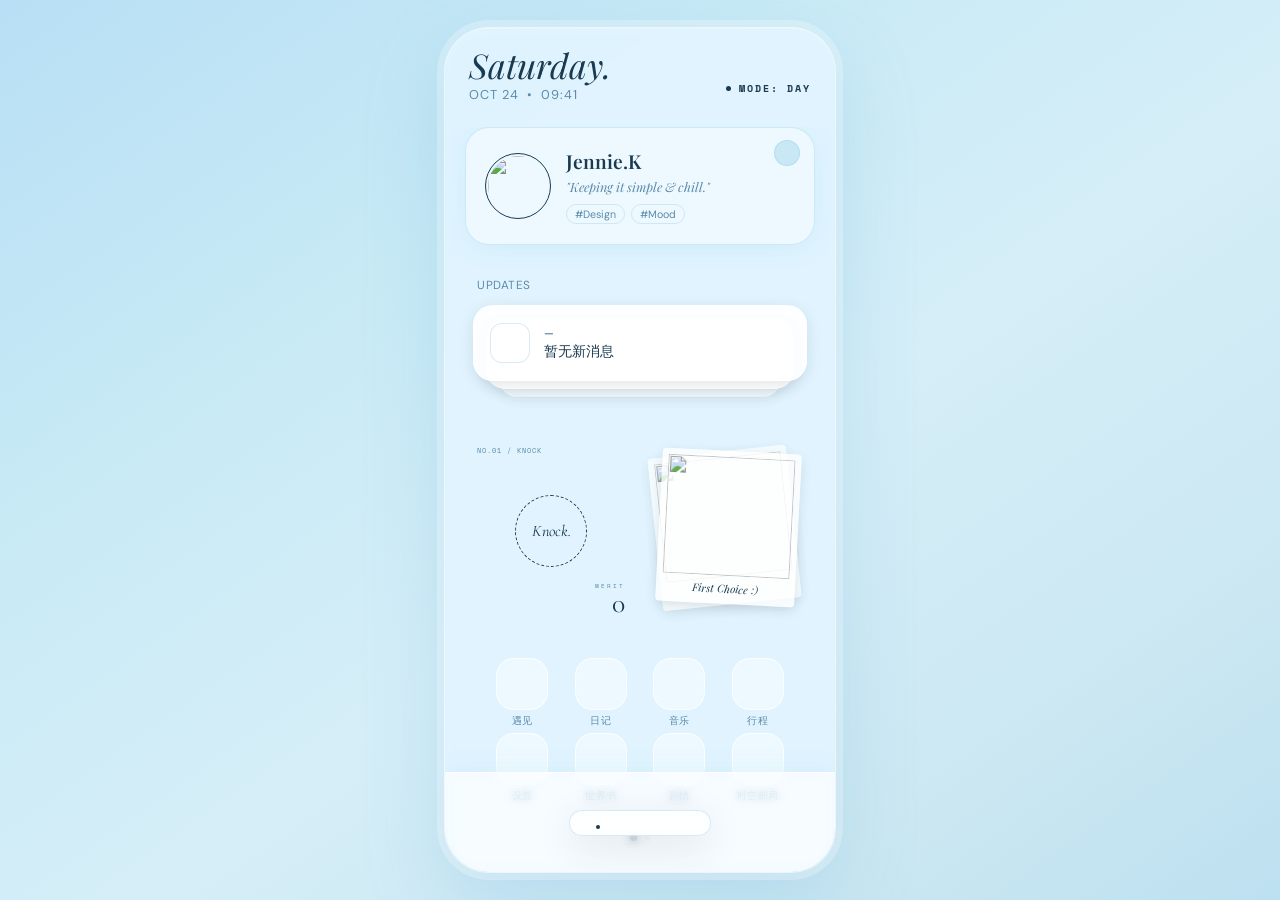
==== commit 4b54cbf4: "Add files via upload" ====
--- a/index.html
+++ b/index.html
@@ -1,4018 +1,4062 @@
-<!DOCTYPE html>
-<html lang="zh-CN">
-<head>
-<meta charset="UTF-8">
-<meta name="viewport" content="width=device-width, initial-scale=1.0, maximum-scale=1.0, user-scalable=no, viewport-fit=cover">
-<title>✦ 闪闪的小手机 ✦</title>
-<meta name="apple-mobile-web-app-capable" content="yes">
-<meta name="apple-mobile-web-app-status-bar-style" content="black-translucent">
-<meta name="apple-mobile-web-app-title" content="Chill OS">
-<link rel="apple-touch-icon" href="apple-touch-icon.png">
-<link rel="manifest" href="manifest.json">
-<meta name="theme-color" content="rgba(235,248,255,0.7)">
-<script src="https://cdn.jsdelivr.net/npm/@supabase/supabase-js@2"></script>
-<script src="https://unpkg.com/@phosphor-icons/web"></script>
-<script src="https://unpkg.com/fflate@0.8.2/umd/index.js"></script>
-<script src="https://unpkg.com/mammoth@1.6.0/mammoth.browser.min.js"></script>
-<script src="https://cdnjs.cloudflare.com/ajax/libs/three.js/r128/three.min.js"></script>
-<script src="music.js"></script>
-<script src="mcp.js"></script>
-<script src="chill-meet-bundle.js"></script>
-<script src="diary.js"></script>
-<script src="forum.js"></script>
-<script src="lifestyle.js"></script>
-<script src="post-office.js"></script>
-<script src="cloud.js"></script>
-<script src="debate.js"></script>
-<script src="codex.js"></script>
-<script src="subjects.js"></script>
-<script src="editorial.js"></script>
-<script src="couple.js"></script>
-<script src="group-story.js"></script>
-<script src="story-status.js"></script>
-<script src="updater.js"></script>
-<script src="fab-style.js"></script>
-<script src="import-migrate.js"></script>
-<script src="memory-rag.js"></script>
-<script src="api-log.js"></script>
-<script src="dream.js"></script>
-<link rel="preconnect" href="https://fonts.googleapis.com">
-<link rel="preconnect" href="https://fonts.gstatic.com" crossorigin>
-<link href="https://fonts.googleapis.com/css2?family=DM+Sans:wght@400;500;700;800&family=Great+Vibes&family=Libre+Barcode+39+Text&family=Noto+Sans+SC:wght@300;400;500;700&family=Playfair+Display:ital,wght@0,400;0,600;0,700;1,400;1,700&family=Cormorant+Garamond:ital,wght@0,300;0,400;0,600;1,300;1,400&family=Space+Mono:ital,wght@0,400;0,700;1,400&display=swap" rel="stylesheet">
-
-  <link rel="stylesheet" href="styles.css">
-<body>
-<div class="device">
-
-<!-- ==================== AUTH SCREENS ==================== -->
-  
-
-<div id="auth-screen" class="screen auth-screen">
-    <!-- Login Wrap -->
-    <div id="page-login" class="auth-wrap">
-      <header class="auth-header">
-        <h1 class="auth-title">The<br><span class="italic">Gate</span></h1>
-        <p class="auth-subtitle">欢迎回到 <strong>Chill Mono OS</strong>。</p>
-      </header>
-      <div>
-        <div id="login-msg" class="auth-msg"></div>
-        <div class="auth-form-group">
-          <label>邮箱 <span class="en-deco">/ EMAIL</span></label>
-          <input type="email" id="login-email" placeholder="you@example.com">
-        </div>
-        <div class="auth-form-group">
-          <label>密码 <span class="en-deco">/ PASSWORD</span></label>
-          <input type="password" id="login-password" placeholder="请输入密码">
-        </div>
-        <button class="auth-btn" id="login-btn">登录</button>
-        <div class="auth-switch">
-          没有账号？<a id="to-register">注册</a>
-          <span class="divider">|</span>
-          <a id="to-claim">领取邀请码</a>
-        </div>
-      </div>
-    </div>
-    <!-- Register Wrap -->
-    <div id="page-register" class="auth-wrap hidden">
-      <header class="auth-header">
-        <h1 class="auth-title">New<br><span class="italic">Soul</span></h1>
-        <p class="auth-subtitle">加入 <strong>Chill Mono OS</strong>，需要邀请码。</p>
-      </header>
-      <div>
-        <div id="register-msg" class="auth-msg"></div>
-        <div class="auth-form-group">
-          <label>邀请码 <span class="en-deco">/ INVITE CODE</span></label>
-          <input type="text" id="register-code" placeholder="INVITE-XXX">
-        </div>
-        <div class="auth-form-group">
-          <label>邮箱 <span class="en-deco">/ EMAIL</span></label>
-          <input type="email" id="register-email" placeholder="you@example.com">
-        </div>
-        <div class="auth-form-group">
-          <label>密码 <span class="en-deco">/ PASSWORD</span></label>
-          <input type="password" id="register-password" placeholder="至少 6 位">
-        </div>
-        <button class="auth-btn" id="register-btn">注册</button>
-        <div class="auth-switch">
-          已有账号？<a id="to-login">去登录</a>
-        </div>
-      </div>
-    </div>
-  </div>
-
-  <div id="claim-screen" class="screen auth-screen">
-    <div class="auth-wrap">
-      <header class="auth-header">
-        <h1 class="auth-title">You're<br><span class="italic">Invited!</span></h1>
-        <p class="auth-subtitle">to join <strong>Chill Mono OS</strong>, despite all of the chaos.</p>
-      </header>
-      <div>
-        <div id="claim-msg" class="auth-msg"></div>
-        <div class="auth-form-group">
-          <label>Your QQ Identifier</label>
-          <input type="text" id="qq-input" placeholder="请输入 QQ 号" inputmode="numeric">
-        </div>
-        <button class="auth-btn" id="claim-btn">Reveal Your Fate</button>
-        <div class="claim-result-box" id="claim-result-box">
-          <div class="claim-tarot-header">
-            <span class="star">★</span>
-            <span class="num">I</span>
-            <span class="star">★</span>
-          </div>
-          <div class="code" id="claim-result-code"></div>
-          <div class="claim-tarot-footer">L'Invitation</div>
-          <button class="claim-copy-btn" id="claim-copy-btn">Copy</button>
-        </div>
-        <div class="auth-switch" style="text-align: right; margin-top: 64px;">
-          <a id="claim-to-login" style="font-family: 'Playfair Display', 'DM Sans', sans-serif; font-style: italic; font-size: 14px;">返回登录 / Back to login ⤣</a>
-        </div>
-      </div>
-    </div>
-  </div>
-
-  <!-- Hidden file inputs -->
-  <input type="file" id="file-avatar"         accept="image/*" style="display:none">
-  <input type="file" id="file-polaroid-front" accept="image/*" style="display:none">
-  <input type="file" id="file-polaroid-back"  accept="image/*" style="display:none">
-  <input type="file" id="file-wallpaper"      accept="image/*" style="display:none">
-  <input type="file" id="file-call-wallpaper" accept="image/*" style="display:none">
-  <input type="file" id="file-icon"           accept="image/*" style="display:none">
-  <input type="file" id="file-group-avatar"   accept="image/*" style="display:none">
-  <input type="file" id="file-rb-p1" accept="image/*" style="display:none" onchange="SpaceModule.saveImg('rb-img-1', this)">
-  <input type="file" id="file-rb-p2" accept="image/*" style="display:none" onchange="SpaceModule.saveImg('rb-img-2', this)">
-  <input type="file" id="file-rb-p3" accept="image/*" style="display:none" onchange="SpaceModule.saveImg('rb-img-3', this)">
-  <input type="file" id="file-rb-music" accept="image/*" style="display:none" onchange="SpaceModule.saveImg('rb-img-music', this)">
-
-  <!-- Toast -->
-  <div class="toast" id="toast"></div>
-
-  <!-- Profile Edit Modal -->
-  <div class="modal-overlay" id="profile-modal">
-    <div class="modal-sheet">
-      <div class="modal-title">编辑名片</div>
-      <input class="modal-input" id="modal-name" placeholder="名字" maxlength="20">
-      <input class="modal-input" id="modal-bio"  placeholder="签名" maxlength="50">
-      <input class="modal-input" id="modal-tags" placeholder="标签，逗号分隔，例：Design,Mood" maxlength="80">
-      <div class="modal-btn-row">
-        <button class="modal-btn"         onclick="ProfileModule.closeModal()">取消</button>
-        <button class="modal-btn primary" onclick="ProfileModule.save()">保存</button>
-      </div>
-    </div>
-  </div>
-
-  <!-- ==================== HOME SCREEN ==================== -->
-  <div id="home-screen" class="screen active">
-    <div class="scroll-content" id="home-scroll">
-      <div class="header">
-        <div class="date-box">
-          <h1 class="serif" id="day-main">Saturday.</h1>
-          <div class="date-time-line"><p id="date-main">OCT 24</p><span>•</span><p id="time-main">09:41</p></div>
-        </div>
-       <div class="theme-switch" id="theme-btn">MODE: DAY</div></div>
-       
-       <div class="home-swiper" id="home-swiper" onscroll="updateHomeDots(this)">
-    <div class="home-page"> <!-- 第一页开始 -->
-       
-      <div class="profile-card">
-        <div class="avatar-wrap" id="avatar-wrap">
-          <img src="https://i.postimg.cc/ydZykRMt/IMG-1712.jpg" alt="" class="avatar" id="profile-avatar">
-          <div class="avatar-edit-hint"><i class="ph ph-camera"></i></div>
-        </div>
-        <div class="profile-info">
-          <div class="profile-name serif" id="profile-name">Jennie.K</div>
-          <div class="profile-bio" id="profile-bio">"Keeping it simple & chill."</div>
-          <div class="profile-tags" id="profile-tags">
-            <span class="tag">#Design</span><span class="tag">#Mood</span>
-          </div>
-        </div>
-        <div class="profile-edit-btn" id="profile-edit-btn"><i class="ph ph-pencil-simple"></i></div>
-      </div>
-
-      <div class="stack-label"><span>Updates</span><span id="notif-count" style="display:none">0</span></div>
-      <div class="stack-container" onclick="openPanel()" id="stack-container">
-        <!-- 最上面那张：动态内容 -->
-        <div class="stack-card" id="stack-card-top">
-          <div class="notify-icon" id="stack-icon">
-            <i class="ph ph-chat-circle-dots"></i>
-          </div>
-          <div class="notify-content">
-            <div class="notify-header">
-              <span class="notify-app" id="stack-name">—</span>
-              <span id="stack-time"></span>
-            </div>
-            <div class="notify-msg" id="stack-msg">暂无新消息</div>
-          </div>
-        </div>
-        <!-- 下面两张纯视觉叠牌 -->
-        <div class="stack-card"></div>
-        <div class="stack-card"></div>
-      </div>
-
-      <div class="bento-grid">
-        <div class="canvas-wrap">
-          <div class="wg-boxless-muyu" id="muyu-area">
-            <div class="muyu-meta">NO.01 / KNOCK</div>
-            <div class="zen-stone"><span>Knock.</span></div>
-            <div class="muyu-counter">
-              <div class="muyu-counter-title">Merit</div>
-              <div class="muyu-counter-value" id="merit-count">0</div>
-            </div>
-          </div>
-        </div>
-
-        <div class="photo-stack-widget" id="polaroid-widget">
-          <i class="ph ph-paperclip paperclip-back"></i>
-          <i class="ph ph-paperclip paperclip-front"></i>
-          <div class="polaroid-layer back">
-            <img id="polaroid-back-img" src="https://images.unsplash.com/photo-1493663284031-b7e3aefcae8e?w=400&q=80" alt="">
-          </div>
-          <div class="polaroid-layer front">
-            <img id="polaroid-front-img" src="https://i.postimg.cc/8cGMc0Bk/IMG-1711.jpg" alt="">
-            <div class="polaroid-caption" id="polaroid-caption">First Choice :)</div>
-          </div>
-        </div>
-      </div>
-
-
-      <div class="grid-icons" id="grid-icons">
-        <div class="icon-cell">
-         <div class="icon-box" data-icon-id="0"><i class="ph-fill ph-coffee"></i></div>
-          <span class="icon-label">遇见</span>
-        </div>
-       <div class="icon-cell">
-  <div class="icon-box" data-icon-id="1" id="icon-diary">
-    <i class="ph ph-book-open-text"></i>
-  </div>
-  <span class="icon-label">日记</span>
-</div>
-        <div class="icon-cell">
-          <div class="icon-box" data-icon-id="2"><i class="ph ph-music-note"></i></div>
-          <span class="icon-label">音乐</span>
-        </div>
-        <div class="icon-cell">
-          <div class="icon-box" data-icon-id="3"><i class="ph ph-calendar-blank"></i></div>
-          <span class="icon-label">行程</span>
-        </div>
-        <div class="icon-cell">
-          <div class="icon-box" data-icon-id="4" id="icon-settings"><i class="ph ph-gear"></i></div>
-          <span class="icon-label">设置</span>
-        </div>
-        <div class="icon-cell" id="icon-worldbook-cell">
-          <div class="icon-box" data-icon-id="5"><i class="ph ph-books"></i></div>
-          <span class="icon-label">世界书</span>
-        </div>
-        <div class="icon-cell" id="icon-story-cell">
-          <div class="icon-box" data-icon-id="6"><i class="ph ph-mask-happy"></i></div>
-          <span class="icon-label">剧情</span>
-        </div>
-        <div class="icon-cell" id="icon-postoffice-cell">
-          <div class="icon-box" data-icon-id="7"><i class="ph ph-mailbox"></i></div>
-          <span class="icon-label">时空邮局</span>
-        </div>
-      </div>
-    </div>
-
-<div class="home-page"> <!-- 第二页开始 -->
-       
-      <div class="retro-brutalist-widget">
-        
-        <!-- 第1排 -->
-        <div class="rb-flex-row">
-          <div class="rb-pill-black" contenteditable="true" id="rb-t1" onblur="SpaceModule.saveText('rb-t1')" spellcheck="false">THIS IS MY BLOG/SPACE!</div>
-          <div class="rb-circle-white"><i class="ph-bold ph-arrow-right"></i></div>
-        </div>
-
-        <!-- 第2排 -->
-        <div class="rb-flex-row" style="justify-content: space-between;">
-          <div class="rb-pill-white">
-            <i class="ph-fill ph-facebook-logo"></i>
-            <i class="ph-fill ph-twitter-logo"></i>
-            <i class="ph-fill ph-spotify-logo"></i>
-          </div>
-          <div class="rb-search-box">
-            <div class="rb-search-text" contenteditable="true" id="rb-t2" onblur="SpaceModule.saveText('rb-t2')" spellcheck="false">SEARCH</div>
-            <div class="rb-search-icon"><i class="ph-bold ph-magnifying-glass"></i></div>
-          </div>
-        </div>
-
-        <!-- 第3排 -->
-        <div class="rb-polaroid-section">
-          <div class="rb-cursive" contenteditable="true" id="rb-t3" onblur="SpaceModule.saveText('rb-t3')" spellcheck="false">our journey</div>
-          <div class="rb-polaroid-stack">
-            <div class="rb-polaroid p1" onclick="document.getElementById('file-rb-p1').click()"><img id="rb-img-1" src="https://i.postimg.cc/02b2mCWJ/IMG-1710.jpg" alt="photo1"></div>
-            <div class="rb-polaroid p2" onclick="document.getElementById('file-rb-p2').click()"><img id="rb-img-2" src="https://i.postimg.cc/xThjPbhM/IMG-1709.jpg" alt="photo2"></div>
-            <div class="rb-polaroid p3" onclick="document.getElementById('file-rb-p3').click()"><img id="rb-img-3" src="https://i.postimg.cc/yYkY9TQj/IMG-1714.jpg" alt="photo3"></div>
-          </div>
-        </div>
-
-        <!-- 第4排 -->
-        <div class="rb-music-pill">
-          <div style="display:flex; align-items:center;">
-            <img id="rb-img-music" src="https://i.postimg.cc/BQnbRd0D/IMG-0015.jpg" class="rb-music-avatar" onclick="document.getElementById('file-rb-music').click()">
-            <div class="rb-music-info">
-              <div style="font-size:0.95rem; font-weight:800; line-height:1;" contenteditable="true" id="rb-t4" onblur="SpaceModule.saveText('rb-t4')" spellcheck="false">HEAVEN</div>
-              <div style="font-size:0.55rem; margin-top:2px; font-weight:500;" contenteditable="true" id="rb-t5" onblur="SpaceModule.saveText('rb-t5')" spellcheck="false">a song by Niall Horan</div>
-            </div>
-          </div>
-          <i class="ph-fill ph-heart" style="font-size:1.2rem; margin-right: 8px;"></i>
-        </div>
-      </div>
- 
-    <!-- 👇 新增的第二页功能模块图标 👇 -->
-      <div class="grid-icons" style="margin-top: 30px; margin-bottom: 30px;">
-        <div class="icon-cell" id="icon-debate">
-          <div class="icon-box" data-icon-id="8"><i class="ph ph-scales"></i></div>
-          <span class="icon-label">辩论</span>
-        </div>
-        <div class="icon-cell" id="icon-phone">
-          <div class="icon-box" data-icon-id="9"><i class="ph ph-device-mobile"></i></div>
-          <span class="icon-label">查手机</span>
-        </div>
-        <div class="icon-cell" id="icon-couple">
-          <div class="icon-box" data-icon-id="10"><i class="ph ph-users"></i></div>
-          <span class="icon-label">情侣</span>
-        </div>
-        <div class="icon-cell" id="icon-cloud-2">
-          <div class="icon-box" data-icon-id="11"><i class="ph ph-cloud"></i></div>
-          <span class="icon-label">云端</span>
-        </div>
-        <!-- 👇 新增的索引图标 👇 -->
-    <div class="icon-cell" id="icon-codex">
-        <div class="icon-box" data-icon-id="12"><i class="ph ph-question"></i></div>
-        <span class="icon-label">索引</span>
-    </div>
-    <div class="icon-cell" id="icon-editorial">
-    <div class="icon-box" data-icon-id="13"><i class="ph ph-newspaper"></i></div>
-    <span class="icon-label">观测志</span>
-</div>
-    <div class="icon-cell" id="icon-groupstory">
-    <div class="icon-box" data-icon-id="14"><i class="ph ph-users-three"></i></div>
-    <span class="icon-label">群像</span>
-</div>
-    <div class="icon-cell" id="icon-memrag">
-    <div class="icon-box" data-icon-id="15"><i class="ph ph-brain"></i></div>
-    <span class="icon-label">记忆库</span>
-</div>
-    <div class="icon-cell" id="icon-dream">
-    <div class="icon-box" data-icon-id="16"><i class="ph ph-moon-stars"></i></div>
-    <span class="icon-label">梦境</span>
-    </div>
-    <div class="icon-cell" id="icon-taobao">
-    <div class="icon-box" data-icon-id="17"><i class="ph ph-shopping-cart"></i></div>
-    <span class="icon-label">淘宝</span>
-    </div>
-    <div class="icon-cell" id="icon-eleme">
-    <div class="icon-box" data-icon-id="18"><i class="ph ph-bowl-food"></i></div>
-    <span class="icon-label">饿了么</span>
-    </div>
-      </div>
-    </div>
-  </div>
-
-<!-- 加上分页的小圆点指示器 -->
-<div class="home-dots">
-    <div class="home-dot active" onclick="scrollToHomePage(0)"></div>
-    <div class="home-dot" onclick="scrollToHomePage(1)"></div>
-</div>
-
-    <div class="overlay" id="overlay" onclick="closePanel()"></div>
-    <div class="details-panel" id="panel">
-      <div class="panel-handle" onclick="closePanel()"></div>
-      <div class="panel-title">Updates</div>
-      <div class="panel-list" id="notif-panel-list">
-        <!-- 动态渲染 -->
-      </div>
-    </div>
-
-    <div class="dock-wrapper" id="dock-wrapper">
-      <div class="dock">
-        <div class="dock-item active-dot" onclick="toggleDock(event)"><i class="ph-fill ph-house"></i></div>
-        <div class="dock-item" onclick="Router.go('forum')"><i class="ph-fill ph-magnifying-glass"></i></div>
-        <div class="dock-item" onclick="Router.go('chat')"><i class="ph-fill ph-chat-circle-dots"></i></div>
-        <div class="dock-item" id="dock-character"><i class="ph-fill ph-user"></i></div>
-      </div>
-    </div>
-  </div>
-
-  <!-- ==================== SETTINGS SCREEN ==================== -->
-  <div id="settings-screen" class="screen">
-    <div class="bg-watermark" id="bg-letter">S</div>
-    <div class="main-view">
-      <button class="main-back-btn" onclick="Router.back()">Back</button>
-      <header class="main-header">
-        <h1 class="main-title">Settings</h1>
-        <div class="main-subtitle">PREFERENCES & CONFIG</div>
-      </header>
-      <div class="menu-list">
-        <div class="menu-item" onclick="Router.go('api-page','A')">
-          <span class="menu-text-cn">API 设置</span>
-          <span class="menu-text-en">Connection & Intelligence</span>
-        </div>
-        <div class="menu-item" onclick="Router.go('voice-page','V')">
-          <span class="menu-text-cn">音画设置</span>
-          <span class="menu-text-en">Voice & Vision</span>
-        </div>
-        <div class="menu-item" onclick="Router.go('ui-page','U')">
-          <span class="menu-text-cn">美化设置</span>
-          <span class="menu-text-en">Appearance & Themes</span>
-        </div>
-        <div class="menu-item" onclick="Router.go('data-page','D')">
-          <span class="menu-text-cn">数据设置</span>
-          <span class="menu-text-en">Storage & Backup</span>
-        </div>
-        <div class="menu-item" onclick="Router.go('system-page','⌘')">
-          <span class="menu-text-cn">系统设置</span>
-          <span class="menu-text-en">Display & Typography</span>
-        </div>
-        <!-- 🌟 新增：Agent 引擎入口 -->
-        <div class="menu-item" onclick="Router.go('agent-page','Ag')">
-          <span class="menu-text-cn">Agent 引擎</span>
-          <span class="menu-text-en">Autonomous Ecosystem</span>
-        </div>
-      </div>
-    </div>
-
-    <!-- API 设置页 -->
-    <div id="api-page" class="settings-page">
-      <div class="page-watermark">Api</div>
-      <div class="nav-bar">
-        <span class="nav-title">API 设置</span>
-        <button class="sub-back-btn" onclick="Router.back()">Back</button>
-      </div>
-      <div class="content-scroll">
-        <div class="form-section">
-          <label class="label-text">选择配置 / SELECT PROFILE</label>
-          <select id="api-select" class="select-stylish" onchange="ApiModule.onSelectChange()">
-            <option value="__new__">+ 新建配置</option>
-          </select>
-        </div>
-        <div class="input-wrapper">
-          <label class="label-text">配置名称 / NAME</label>
-          <input type="text" id="api-name" class="input-line" placeholder="给这个配置起个名字">
-        </div>
-        <div class="input-wrapper">
-          <label class="label-text">接口地址 / ENDPOINT</label>
-          <input type="text" id="api-url" class="input-line" placeholder="https://api.openai.com 或 .../v1 均可">
-        </div>
-        <div class="input-wrapper">
-          <label class="label-text">密钥 / KEY</label>
-          <input type="password" id="api-key" class="input-line" placeholder="sk-...">
-        </div>
-        <div class="input-wrapper">
-          <label class="label-text">模型 / MODEL</label>
-          <span class="fetch-link" id="fetch-link-btn" onclick="ApiModule.fetchModels()">点击拉取列表</span>
-          <select id="api-model-select" class="select-stylish" style="display:none" onchange="ApiModule.onModelSelectChange()"></select>
-          <input type="text" id="api-model" class="input-line" placeholder="先拉取列表或手动输入模型名">
-        </div>
-        <div class="input-wrapper">
-          <label class="label-text">温度 / TEMPERATURE</label>
-          <div class="slider-row">
-            <input type="range" id="api-temp" class="styled-slider" min="0" max="2" step="0.1" value="0.7"
-              oninput="document.getElementById('temp-display').textContent=parseFloat(this.value).toFixed(1)">
-            <span class="slider-val" id="temp-display">0.7</span>
-          </div>
-        </div>
-        <div style="margin-top:40px;">
-  <button class="btn-primary"  onclick="ApiModule.save()">保存配置</button>
-  <button class="btn-outline"  onclick="ApiModule.setActive()" style="margin-bottom: 8px;">设为主用 API (日常对话)</button>
-  <button class="btn-outline"  onclick="ApiModule.setSecondary()">设为副用 API (心声/查手机/观测志)</button>
-  <button class="btn-ghost"    onclick="ApiModule.delete()">删除此配置</button>
-</div>
-      </div>
-    </div>
-
-    <!-- 音画设置页（二级菜单） -->
-    <div id="voice-page" class="settings-page">
-      <div class="page-watermark">Vo</div>
-      <div class="nav-bar">
-        <span class="nav-title">音画设置</span>
-        <button class="sub-back-btn" onclick="Router.back()">Back</button>
-      </div>
-      <div class="main-view" style="padding-top:80px;">
-        <div class="form-section" style="margin-bottom:8px;">
-          <label class="label-text">当前 TTS 渠道 / PROVIDER</label>
-          <select id="voice-provider-select" class="select-stylish" style="margin-top:6px;"
-            onchange="VoiceModule.save(this.value)">
-            <option value="minimax">MiniMax TTS</option>
-            <option value="elevenlabs">ElevenLabs</option>
-            <option value="mimo">Mimo</option>
-          </select>
-        </div>
-        <div class="menu-list" style="margin-top:16px;">
-          <div class="menu-item" onclick="Router.go('minimax-page','M')">
-            <span class="menu-text-cn">MiniMax 设置</span>
-            <span class="menu-text-en">API Key · 模型 · 音色</span>
-          </div>
-          <div class="menu-item" onclick="Router.go('elevenlabs-page','E')">
-            <span class="menu-text-cn">ElevenLabs 设置</span>
-            <span class="menu-text-en">API Key · 模型 · 音色</span>
-          </div>
-          <div class="menu-item" onclick="Router.go('mimo-page','I')">
-            <span class="menu-text-cn">Mimo 设置</span>
-            <span class="menu-text-en">API Key · Endpoint · 音色</span>
-          </div>
-          <div class="menu-item" onclick="Router.go('novel-settings-page','N')">
-            <span class="menu-text-cn">生图设置</span>
-            <span class="menu-text-en">Image Generation</span>
-          </div>
-        </div>
-      </div>
-    </div>
-
-    <!-- MiniMax 设置页 -->
-    <div id="minimax-page" class="settings-page">
-      <div class="page-watermark">Mm</div>
-      <div class="nav-bar">
-        <span class="nav-title">MiniMax 设置</span>
-        <button class="sub-back-btn" onclick="Router.back()">Back</button>
-      </div>
-      <div class="content-scroll">
-        <div class="form-section" style="margin-bottom:8px;">
-          <label class="label-text">服务商 / PROVIDER</label>
-          <div style="font-family:'Space Mono',monospace;font-size:0.75rem;color:#888;margin-top:6px;">MiniMax TTS</div>
-        </div>
-        <div class="input-wrapper">
-          <label class="label-text">API Key / KEY</label>
-          <input type="password" id="mm-api-key" class="input-line" placeholder="eyJ...">
-        </div>
-        <div class="input-wrapper">
-          <label class="label-text">Group ID</label>
-          <input type="text" id="mm-group-id" class="input-line" placeholder="1234567890">
-        </div>
-      <div class="input-wrapper">
-          <label class="label-text">模型 / MODEL</label>
-          <select id="mm-model" class="select-stylish">
-            <!-- 🌟 最新 2.8 系列 -->
-            <option value="speech-2.8-hd">speech-2.8-hd（最新带语气词·高定音质）</option>
-            <option value="speech-2.8-turbo">speech-2.8-turbo（最新 2.8 极速版）</option>
-
-            <!-- 🌟 主力 02 / 2.6 系列 -->
-            <option value="speech-02-hd">speech-02-hd（零样本复刻神模·高音质）</option>
-            <option value="speech-02-turbo">speech-02-turbo（02系列·丝滑低延迟）</option>
-            <option value="speech-2.6-hd">speech-2.6-hd（超低延迟优化版）</option>
-            <option value="speech-2.6-turbo">speech-2.6-turbo（2.6 极速版）</option>
-
-            <!-- 老版本兜底 -->
-            <option value="speech-01-turbo">speech-01-turbo（经典推荐）</option>
-            <option value="speech-01-hd">speech-01-hd（经典高清）</option>
-          </select>
-        </div>
-        <div class="input-wrapper">
-          <label class="label-text">语言 / LANGUAGE</label>
-          <select id="mm-lang" class="select-stylish">
-           <option value="Chinese">中文</option>
-           <option value="English">English</option>
-           <option value="Japanese">日本語</option>
-           <option value="Korean">한국어</option>
-           <option value="Chinese,Yue">粤语</option>
-           <option value="auto">自动检测</option>
-          </select>
-        </div>
-        <div class="input-wrapper">
-          <label class="label-text">语速 / SPEED</label>
-          <div class="slider-row">
-            <input type="range" id="mm-speed" class="styled-slider" min="0.5" max="2.0" step="0.01" value="1.0"
-              oninput="document.getElementById('mm-speed-val').textContent=parseFloat(this.value).toFixed(1)">
-            <span class="slider-val" id="mm-speed-val">1.0</span>
-          </div>
-        </div>
-        <div class="input-wrapper">
-          <label class="label-text">音量 / VOL</label>
-          <div class="slider-row">
-            <input type="range" id="mm-vol" class="styled-slider" min="1" max="10" step="1" value="5"
-              oninput="document.getElementById('mm-vol-val').textContent=this.value">
-            <span class="slider-val" id="mm-vol-val">5</span>
-          </div>
-        </div>
-        <div style="margin-top:40px;">
-          <button class="btn-primary" onclick="VoiceModule.save('minimax')">保存配置</button>
-        </div>
-      </div>
-    </div>
-
-    <!-- ElevenLabs 设置页 -->
-    <div id="elevenlabs-page" class="settings-page">
-      <div class="page-watermark">El</div>
-      <div class="nav-bar">
-        <span class="nav-title">ElevenLabs 设置</span>
-        <button class="sub-back-btn" onclick="Router.back()">Back</button>
-      </div>
-      <div class="content-scroll">
-        <div class="form-section" style="margin-bottom:8px;">
-          <label class="label-text">服务商 / PROVIDER</label>
-          <div style="font-family:'Space Mono',monospace;font-size:0.75rem;color:#888;margin-top:6px;">ElevenLabs</div>
-        </div>
-        <div class="input-wrapper">
-          <label class="label-text">API Key / xi-api-key</label>
-          <input type="password" id="el-api-key" class="input-line" placeholder="sk_...">
-        </div>
-        <div class="input-wrapper">
-          <label class="label-text">模型 / MODEL</label>
-          <select id="el-model" class="select-stylish">
-            <option value="eleven_v3">eleven_v3（最新·支持情绪标签·推荐）</option>
-            <option value="eleven_multilingual_v2">eleven_multilingual_v2（多语言 v2）</option>
-            <option value="eleven_flash_v2_5">eleven_flash_v2_5（极速 75+语言）</option>
-            <option value="eleven_flash_v2">eleven_flash_v2</option>
-            <option value="eleven_turbo_v2_5">eleven_turbo_v2_5（快速 32语言）</option>
-            <option value="eleven_turbo_v2">eleven_turbo_v2</option>
-            <option value="eleven_multilingual_v1">eleven_multilingual_v1（多语言 v1）</option>
-            <option value="eleven_monolingual_v1">eleven_monolingual_v1（英语单语）</option>
-            <option value="eleven_english_v2">eleven_english_v2（英语 v2）</option>
-          </select>
-        </div>
-        <div class="input-wrapper">
-          <label class="label-text">稳定性 / STABILITY</label>
-          <div class="slider-row">
-            <input type="range" id="el-stability" class="styled-slider" min="0" max="1.0" step="0.01" value="0.5"
-              oninput="document.getElementById('el-stability-val').textContent=parseFloat(this.value).toFixed(2)">
-            <span class="slider-val" id="el-stability-val">0.50</span>
-          </div>
-        </div>
-        <div class="input-wrapper">
-          <label class="label-text">相似度 / SIMILARITY</label>
-          <div class="slider-row">
-            <input type="range" id="el-similarity" class="styled-slider" min="0" max="1.0" step="0.01" value="0.75"
-              oninput="document.getElementById('el-similarity-val').textContent=parseFloat(this.value).toFixed(2)">
-            <span class="slider-val" id="el-similarity-val">0.75</span>
-          </div>
-        </div>
-        <div class="input-wrapper">
-          <label class="label-text">风格夸张 / STYLE</label>
-          <div class="slider-row">
-            <input type="range" id="el-style" class="styled-slider" min="0" max="1.0" step="0.01" value="0"
-              oninput="document.getElementById('el-style-val').textContent=parseFloat(this.value).toFixed(2)">
-            <span class="slider-val" id="el-style-val">0.00</span>
-          </div>
-        </div>
-        <div class="input-wrapper">
-          <label class="label-text">语速 / SPEED</label>
-          <div class="slider-row">
-            <input type="range" id="el-speed" class="styled-slider" min="0.7" max="1.2" step="0.01" value="1.0"
-              oninput="document.getElementById('el-speed-val').textContent=parseFloat(this.value).toFixed(2)">
-            <span class="slider-val" id="el-speed-val">1.0</span>
-          </div>
-        </div>
-        <div style="margin-top:40px;">
-          <button class="btn-primary" onclick="VoiceModule.save('elevenlabs')">保存配置</button>
-        </div>
-      </div>
-    </div>
-
-    <!-- Mimo 设置页 -->
-    <div id="mimo-page" class="settings-page">
-      <div class="page-watermark">Mi</div>
-      <div class="nav-bar">
-        <span class="nav-title">Mimo 设置</span>
-        <button class="sub-back-btn" onclick="Router.back()">Back</button>
-      </div>
-      <div class="content-scroll">
-        <div class="form-section" style="margin-bottom:8px;">
-          <label class="label-text">服务商 / PROVIDER</label>
-          <div style="font-family:'Space Mono',monospace;font-size:0.75rem;color:#888;margin-top:6px;">Mimo</div>
-        </div>
-        <div class="input-wrapper">
-          <label class="label-text">API Key / KEY</label>
-          <input type="password" id="mo-api-key" class="input-line" placeholder="输入 API Key...">
-        </div>
-        <div class="input-wrapper">
-          <label class="label-text">Endpoint URL</label>
-          <input type="text" id="mo-endpoint" class="input-line" placeholder="https://api.xiaomimimo.com/v1">
-        </div>
-        <div class="input-wrapper">
-          <label class="label-text">模型 / MODEL</label>
-          <select id="mo-model" class="select-stylish">
-            <option value="tts-1">tts-1（标准音质·快）</option>
-            <option value="tts-1-hd">tts-1-hd（高音质）</option>
-            <option value="gpt-4o-mini-tts">gpt-4o-mini-tts（最新·自然）</option>
-          </select>
-        </div>
-        <div class="input-wrapper">
-          <label class="label-text">语速 / SPEED</label>
-          <div class="slider-row">
-            <input type="range" id="mo-speed" class="styled-slider" min="0.25" max="4.0" step="0.01" value="1.0"
-              oninput="document.getElementById('mo-speed-val').textContent=parseFloat(this.value).toFixed(2)">
-            <span class="slider-val" id="mo-speed-val">1.00</span>
-          </div>
-        </div>
-        <div class="input-wrapper">
-          <label class="label-text">音频格式 / FORMAT</label>
-          <select id="mo-format" class="select-stylish">
-            <option value="mp3">mp3</option>
-            <option value="opus">opus</option>
-            <option value="aac">aac</option>
-            <option value="flac">flac</option>
-          </select>
-        </div>
-        <div style="margin-top:40px;">
-          <button class="btn-primary" onclick="VoiceModule.save('mimo')">保存配置</button>
-        </div>
-      </div>
-    </div>
-
-        <!-- 生图设置页：后端（免费 / NovelAI / OpenAI 兼容），DOM id 仍为 novel-settings-page -->
-    <div id="novel-settings-page" class="settings-page">
-      <div class="page-watermark">Ig</div>
-      <div class="nav-bar">
-        <span class="nav-title">生图设置</span>
-        <button class="sub-back-btn" onclick="Router.back()">Back</button>
-      </div>
-      <div class="content-scroll">
-        <p style="font-size:0.75rem;color:var(--s-text-secondary);line-height:1.5;margin-bottom:16px;">
-          选择生图<strong>后端</strong>：<strong>免费线路</strong>为 Pollinations；<strong>NovelAI</strong> 填 Persistent Token，走官方 <code style="font-size:0.7rem;">image.novelai.net</code>；<strong>OpenAI 兼容</strong>填与聊天设置相同的 Base URL 规则（官方 <code style="font-size:0.7rem;">https://api.openai.com</code> 或第三方转发），请求 <code style="font-size:0.7rem;">/v1/images/generations</code>（如 DALL·E）。密钥保存在本地浏览器。
-        </p>
-        <div class="input-wrapper">
-          <label class="label-text">生图后端 / Backend</label>
-          <select id="novel-img-backend" class="select-stylish" onchange="NovelModule.syncBackendUI()">
-            <option value="pollinations">免费线路（Pollinations）</option>
-            <option value="novelai">NovelAI（Persistent Token）</option>
-            <option value="openai">OpenAI 兼容（DALL·E 等）</option>
-          </select>
-        </div>
-        <div id="novel-backend-panel-novelai" style="display:none;">
-        <p style="font-size:0.72rem;color:var(--s-text-secondary);line-height:1.45;margin-bottom:12px;">NovelAI：在用户菜单创建 <strong>Persistent API Token</strong>。消耗 Anlas。</p>
-        <div class="input-wrapper">
-          <label class="label-text">Persistent Token / KEY</label>
-          <input type="password" id="novel-api-key" class="input-line" placeholder="粘贴 API Token" autocomplete="off">
-        </div>
-        <div class="input-wrapper">
-          <label class="label-text">反代 Base URL（可选）</label>
-          <input type="text" id="novel-nai-base" class="input-line" placeholder="留空直连 image.novelai.net" autocomplete="off">
-          <p style="font-size:0.68rem;color:var(--s-text-secondary);line-height:1.4;margin-top:6px;">留空直连官方；CORS 失败再填反代根地址。</p>
-        </div>
-        <div class="input-wrapper">
-          <label class="label-text">模型 / MODEL</label>
-          <select id="novel-model" class="select-stylish" onchange="NovelModule.syncNaiAdvancedUI()">
-            <option value="nai-diffusion-3">nai-diffusion-3</option>
-            <option value="nai-diffusion-4-5-curated">nai-diffusion-4-5-curated</option>
-            <option value="nai-diffusion-4-5-full">nai-diffusion-4-5-full</option>
-            <option value="nai-diffusion-furry-3">nai-diffusion-furry-3</option>
-          </select>
-        </div>
-        <div class="input-wrapper">
-          <label class="label-text">采样步数 / STEPS</label>
-          <div class="slider-row">
-            <input type="range" id="novel-steps" class="styled-slider" min="1" max="50" step="1" value="28"
-              oninput="document.getElementById('novel-steps-val').textContent=this.value">
-            <span class="slider-val" id="novel-steps-val">28</span>
-          </div>
-        </div>
-        <div class="input-wrapper">
-          <label class="label-text">Prompt Guidance / SCALE</label>
-          <div class="slider-row">
-            <input type="range" id="novel-scale" class="styled-slider" min="1" max="15" step="0.5" value="5"
-              oninput="document.getElementById('novel-scale-val').textContent=parseFloat(this.value).toFixed(1)">
-            <span class="slider-val" id="novel-scale-val">5.0</span>
-          </div>
-        </div>
-        <div class="input-wrapper">
-          <label class="label-text">Sampler</label>
-          <select id="novel-sampler" class="select-stylish">
-            <option value="k_euler">k_euler</option>
-            <option value="k_euler_ancestral">k_euler_ancestral</option>
-            <option value="k_dpmpp_2m">k_dpmpp_2m</option>
-            <option value="k_dpmpp_2m_sde">k_dpmpp_2m_sde</option>
-          </select>
-        </div>
-        <div class="input-wrapper">
-          <label class="label-text">种子 Seed</label>
-          <div style="display:flex;gap:10px;align-items:center;">
-            <input type="number" id="novel-nai-seed" class="input-line" style="flex:1;margin:0;" min="0" max="4294967295" step="1" placeholder="留空＝每次随机" inputmode="numeric" autocomplete="off">
-            <button type="button" class="btn-ghost" onclick="NovelModule.randomNaiSeed()" style="width:auto;padding:10px 14px;flex-shrink:0;">随机</button>
-          </div>
-          <p style="font-size:0.68rem;color:var(--s-text-secondary);line-height:1.4;margin-top:6px;">留空随机；填数可复现同图。</p>
-        </div>
-        <div class="input-wrapper" style="display:flex;align-items:center;justify-content:space-between;gap:12px;">
-          <div>
-            <label class="label-text" style="margin:0;">SMEA</label>
-            <p id="novel-nai-smea-hint" style="font-size:0.68rem;color:var(--s-text-secondary);line-height:1.4;margin-top:4px;">V3 可用；V4 自动关闭。</p>
-          </div>
-          <input type="checkbox" id="novel-nai-smea" checked>
-        </div>
-        </div><!-- /novel-backend-panel-novelai -->
-
-        <div id="novel-backend-panel-openai" style="display:none;">
-        <p style="font-size:0.72rem;color:var(--s-text-secondary);line-height:1.45;margin-bottom:12px;">OpenAI 兼容接口需支持 <code style="font-size:0.68rem;">POST /v1/images/generations</code>。Base URL 可与 API 设置里的域名写法一致（含或不含 <code style="font-size:0.68rem;">/v1</code>）。</p>
-        <div class="input-wrapper">
-          <label class="label-text">Base URL（可选）</label>
-          <input type="text" id="novel-openai-base" class="input-line" placeholder="留空则 https://api.openai.com" autocomplete="off">
-        </div>
-        <div class="input-wrapper">
-          <label class="label-text">API Key</label>
-          <input type="password" id="novel-openai-key" class="input-line" placeholder="sk-..." autocomplete="off">
-        </div>
-       <div class="input-wrapper">
-          <label class="label-text">图像模型</label>
-          <span class="fetch-link" id="novel-fetch-link-btn" onclick="NovelModule.fetchModels()">点击拉取列表</span>
-          <select id="novel-openai-model-select" class="select-stylish" style="display:none" onchange="NovelModule.onModelSelectChange()"></select>
-          <input type="text" id="novel-openai-model" class="input-line" placeholder="先拉取列表或手动输入模型名" autocomplete="off" value="dall-e-3">
-        </div>
-        <p style="font-size:0.68rem;color:var(--s-text-secondary);line-height:1.4;margin-top:-4px;">尺寸见下方：DALL·E 竖/横为 1024×1792 / 1792×1024；<strong>GPT Image（gpt-image-*）</strong>竖/横为 1024×1536 / 1536×1024。dall-e-2 非方形时回落为 1024×1024。</p>
-
-        <!-- 🌟 OpenAI 配置预设（名字 + Base + Key）-->
-        <div style="margin-top:18px; margin-bottom:18px; border-top:0.5px solid rgba(18,18,18,0.1); padding-top:14px;">
-          <div style="display:flex; justify-content:space-between; align-items:center; margin-bottom:10px;">
-            <span style="font-size:0.8rem; font-weight:600; color:var(--s-text-primary);">配置预设 / Saved Configs</span>
-            <button type="button" onclick="NovelModule.saveApiPreset()" style="font-size:0.68rem; background:transparent; border:none; color:var(--s-accent, #1a3a50); font-weight:700; cursor:pointer; padding:0; text-decoration:underline;">+ 存为新预设</button>
-          </div>
-          <div id="novel-api-presets-list" style="display:flex; flex-direction:column; gap:6px;">
-            <!-- JS 动态渲染 -->
-          </div>
-        </div>
-        </div><!-- /novel-backend-panel-openai -->
-
-        <div class="input-wrapper" id="novel-shared-size-wrap">
-          <label class="label-text">尺寸 / SIZE</label>
-          <select id="novel-size" class="select-stylish">
-            <option value="832x1216">竖图（Novel 832×1216 · OpenAI 1024×1792）</option>
-            <option value="1216x832">横图（Novel 1216×832 · OpenAI 1792×1024）</option>
-            <option value="1024x1024">方图 1024×1024</option>
-          </select>
-        </div>
-
-        <div class="form-section" style="margin-top:8px;margin-bottom:0;">
-          <div class="section-title">画风前缀 · Style prefix</div>
-          <div class="input-wrapper" style="margin-bottom:22px;">
-            <label class="label-text">全局画风前缀 / Global style</label>
-            <div style="font-family:'Space Mono',monospace;font-size:0.75rem;color:var(--s-text-secondary);margin-top:4px;">拼在每条生图提示最前：画风、质量词、媒介等；<strong>不负责剧情画面</strong>——情景内容请写在对话里的 <span style="user-select:all;">[NOVEL_IMG]</span>。未配置角色专属时用此项。</div>
-            <div style="margin-top:10px;margin-bottom:8px;padding:10px 12px;background:rgba(0,0,0,0.03);border:0.5px solid rgba(18,18,18,0.1);border-radius:10px;font-family:'Space Mono',monospace;font-size:0.7rem;line-height:1.45;color:var(--s-text-secondary);">
-              <span style="display:block;margin-bottom:6px;letter-spacing:0.5px;">画风示例（英文逗号分隔；会与 <span style="user-select:all;">[NOVEL_IMG]</span> 内情景描写<strong>前后拼接</strong>）</span>
-              <span style="user-select:all;display:block;color:var(--s-text-primary);word-break:break-word;">masterpiece, best quality, anime illustration, soft lighting, depth of field, film grain, muted colors</span>
-            </div>
-            <textarea id="novel-prompt-positive" class="novel-prompt-ta" placeholder="选填。仅画风/质感/媒介等前缀（英文逗号分隔）。剧情、动作、场景请交给模型写在 [NOVEL_IMG] 里；也可在此写该角色常驻外貌英文关键词。聊天「生图」里可再填角色专属画风前缀覆盖本项。" rows="4"></textarea>
-          </div>
-          <div class="input-wrapper" style="margin-bottom:0;">
-            <label class="label-text">全局反向（排除）/ Global negative</label>
-            <div style="font-family:'Space Mono',monospace;font-size:0.75rem;color:var(--s-text-secondary);margin-top:4px;">不希望出现的元素 · 留空则用当前模型默认 UC</div>
-            <textarea id="novel-prompt-negative" class="novel-prompt-ta" placeholder="可不填；用于测试生图与对话配图，作用在全部后端" rows="4"></textarea>
-          </div>
-        </div>
-
-        <div class="form-section" style="margin-bottom:0;">
-          <div class="section-title">测试生图 / Test</div>
-          <div class="upload-area" id="novel-test-preview-area" style="cursor:default;">
-            <div style="width:100%;text-align:center;">
-              <img id="novel-test-preview-img" alt="预览" style="display:none;max-width:100%;max-height:min(50vh,320px);object-fit:contain;margin:0 auto;">
-              <div id="novel-test-preview-placeholder" class="upload-placeholder">
-                <i class="ph ph-image"></i><span>测试结果将显示在此处</span>
-              </div>
-            </div>
-          </div>
-          <div style="display:flex;gap:12px;flex-wrap:wrap;margin-top:16px;align-items:center;">
-            <button type="button" class="btn-primary" id="novel-test-btn" onclick="NovelModule.testGenerate()" style="width:auto;padding-left:24px;padding-right:24px;">测试生图</button>
-            <button type="button" class="btn-ghost" onclick="NovelModule.downloadTestPreview()" style="width:auto;padding:10px 16px;">下载图片</button>
-            <button type="button" class="btn-ghost" onclick="NovelModule.clearTestPreview()" style="width:auto;padding:10px 16px;">清除预览</button>
-          </div>
-        </div>
-
-        <div style="margin-top:40px;">
-          <button class="btn-primary" onclick="NovelModule.save()">保存配置</button>
-        </div>
-        <div style="margin-top:20px;font-family:'Space Mono',monospace;font-size:0.6rem;color:var(--s-text-secondary);letter-spacing:0.5px;line-height:1.6;">
-          保存后：<strong>画风前缀</strong>（全局或角色专属）会拼在每条生图提示<strong>最前</strong>；<strong>剧情画面</strong>以对话里模型输出的 <span style="user-select:all;">[NOVEL_IMG]</span> 为主。角色写了专属正/反向则<strong>只</strong>用专属项对应一侧，不再叠全局；该侧留空则回退全局。<br>
-          开启配图后，系统提示会要求模型在 <span style="user-select:all;">[NOVEL_IMG]</span> 内<strong>仅使用英文</strong>；关闭配图时则要求仅用<strong>中文</strong>描述画面、勿使用该标签。
-        </div>
-      </div>
-    </div>
-
-    <!-- 🌟 OpenAI 生图配置预设命名弹窗 -->
-    <div class="preset-name-overlay" id="novel-api-preset-overlay">
-      <div class="preset-name-modal">
-        <h2 class="preset-name-title">Save Config</h2>
-        <input type="text" id="novel-api-preset-name" placeholder="给这套配置起个名字..." value="新配置"
-               style="width:100%; background:transparent; border:none; border-bottom:1px solid rgba(0,0,0,0.1); font-family:'Cormorant Garamond',serif; font-size:1.5rem; padding:0.5rem 0; color:#1a3a50; outline:none; transition:border-color 0.3s; margin-bottom:32px;"
-               onfocus="this.style.borderBottomColor='#1a3a50'"
-               onblur="this.style.borderBottomColor='rgba(0,0,0,0.1)'">
-        <div class="preset-name-actions">
-          <button class="preset-name-cancel" onclick="document.getElementById('novel-api-preset-overlay').classList.remove('active')">Cancel</button>
-          <button class="preset-name-confirm" onclick="NovelModule.confirmSaveApiPreset()">Save</button>
-        </div>
-      </div>
-    </div>
-
-    <!-- 🌟 提示词预设命名弹窗 -->
-    <div class="preset-name-overlay" id="prompt-preset-overlay">
-      <div class="preset-name-modal">
-        <h2 class="preset-name-title">Save Prompt</h2>
-        <input type="text" id="prompt-preset-name" placeholder="给这套提示词起个名字..." value="新预设"
-               style="width:100%; background:transparent; border:none; border-bottom:1px solid rgba(0,0,0,0.1); font-family:'Cormorant Garamond',serif; font-size:1.5rem; padding:0.5rem 0; color:#1a3a50; outline:none; transition:border-color 0.3s; margin-bottom:32px;"
-               onfocus="this.style.borderBottomColor='#1a3a50'"
-               onblur="this.style.borderBottomColor='rgba(0,0,0,0.1)'">
-        <div class="preset-name-actions">
-          <button class="preset-name-cancel" onclick="document.getElementById('prompt-preset-overlay').classList.remove('active')">Cancel</button>
-          <button class="preset-name-confirm" onclick="PromptPresetModule.confirmSave()">Save</button>
-        </div>
-      </div>
-    </div>
-
-    <!-- 美化设置页 -->
-    <div id="ui-page" class="settings-page">
-      <div class="page-watermark">Ui</div>
-      <div class="nav-bar">
-        <span class="nav-title">美化设置</span>
-        <button class="sub-back-btn" onclick="Router.back()">Back</button>
-      </div>
-      <div class="content-scroll">
-        <div class="form-section">
-          <div class="section-title">壁纸 / Wallpaper</div>
-          <div class="upload-area" id="wallpaper-area" onclick="document.getElementById('file-wallpaper').click()">
-            <div id="wallpaper-placeholder" class="upload-placeholder">
-              <i class="ph ph-image"></i><span>点击上传壁纸</span>
-            </div>
-          </div>
-          <button class="btn-ghost" onclick="UIModule.clearWallpaper()">恢复默认背景</button>
-        </div>
-       <div class="form-section">
-          <div class="section-title">自定义图标 / Icons</div>
-          <p style="font-size:0.8rem;color:var(--s-text-secondary);margin-bottom:14px;">点击对应位置上传图片</p>
-          <div class="icons-grid-edit" id="icons-grid-edit"></div>
-          <button class="btn-ghost" onclick="UIModule.clearAllIcons()">恢复所有图标默认</button>
-        </div>
-        
-        <!-- 🌟 新增：主题分享与导入模块 -->
-        <div class="form-section">
-          <div class="section-title">主题分享 / Theme Share</div>
-          <button class="btn-primary" onclick="UIModule.exportTheme()" style="margin-bottom:12px; background:var(--s-text-primary); color:var(--s-bg);">
-            <i class="ph ph-export"></i> 导出桌面美化包 (.zip)
-          </button>
-          <button class="btn-outline" onclick="document.getElementById('import-theme-file').click()">
-            <i class="ph ph-download-simple"></i> 导入别人的美化包
-          </button>
-          <input type="file" id="import-theme-file" accept=".zip" style="display:none" onchange="UIModule.importTheme(event)">
-          <div style="font-size:0.6rem; color:var(--s-text-secondary); line-height:1.5; margin-top:8px;">
-            * 仅包含壁纸与自定义图标，不会覆盖你的聊天数据与档案记录。
-          </div>
-        </div>
-      </div>
-    </div>
-
-   <!-- 数据设置页 -->
-    <div id="data-page" class="settings-page">
-      <div class="page-watermark">Data</div>
-      <div class="nav-bar">
-        <span class="nav-title">数据设置</span>
-        <button class="sub-back-btn" onclick="Router.back()">Back</button>
-      </div>
-      <div class="content-scroll">
-        <div class="form-section">
-          <div class="section-title">存储统计 / Storage</div>
-          <div class="data-row"><span class="data-row-label">API 配置数量</span><span class="data-row-value" id="stat-api">—</span></div>
-          <div class="data-row"><span class="data-row-label">当前使用配置</span><span class="data-row-value" id="stat-active">—</span></div>
-          <div class="data-row"><span class="data-row-label">图片资产数量</span><span class="data-row-value" id="stat-assets">—</span></div>
-          <div class="data-row"><span class="data-row-label">图片占用空间</span><span class="data-row-value" id="stat-size">—</span></div>
-        </div>
-
-        <!-- 新增导出与导入按钮 -->
-        <div class="form-section">
-          <div class="section-title">备份与恢复 / Backup & Restore</div>
-          <button class="btn-primary" onclick="DataModule.exportData()" style="margin-bottom:12px;">
-            <i class="ph ph-export"></i> 导出完整备份包 (.zip)
-          </button>
-          <button class="btn-outline" onclick="DataModule.exportPartial()" style="margin-bottom:12px;">
-            <i class="ph ph-user-focus"></i> 仅导出角色+面具+聊天记录 (.zip)
-          </button>
-          <button class="btn-outline" onclick="document.getElementById('import-file').click()" style="margin-bottom:12px;">
-            <i class="ph ph-download-simple"></i> 从压缩包恢复 (.zip)
-          </button>
-          <input type="file" id="import-file" accept=".zip" style="display:none" onchange="DataModule.importData(event)">
-          <div style="font-size:0.6rem; color:var(--s-text-secondary); line-height:1.5;">
-            * 完整包：包含聊天记录、角色档案及所有子系统数据。<br>
-            * 精简包：仅角色、用户面具、聊天记录（含相关头像图片）。<br>
-            * 两种包均可用上方「恢复」按钮导入；精简包只覆盖对应数据，不动其他子系统。
-          </div>
-        </div>
-
-        <!-- 🌟 存储瘦身 -->
-        <div class="form-section">
-          <div class="section-title">存储瘦身 / Slim Storage</div>
-          <button class="btn-outline" onclick="DataModule.slimStorage()" style="margin-bottom:12px;">
-            <i class="ph ph-broom"></i> 扫描并清理无用图片
-          </button>
-          <button class="btn-outline" onclick="DataModule.biggestStorage()" style="margin-bottom:12px;">
-            <i class="ph ph-chart-bar"></i> 大图排行（看谁最占地）
-          </button>
-          <div style="font-size:0.6rem; color:var(--s-text-secondary); line-height:1.5;">
-            * 自动找出「不被任何角色 / 聊天 / 页面引用」的图片（如删角色后残留的头像、撤回的生图）。<br>
-            * 扫描后逐张列出供你勾选，确认前可先打包备份，<b>绝不自动删除</b>。
-          </div>
-        </div>
-
-        <button class="btn-danger" style="margin-top:12px; width:100%; padding:16px; border:1px solid rgba(217,58,58,0.3); color:#D93A3A; background:transparent; border-radius:12px; font-weight:600; cursor:pointer;" onclick="DataModule.clearAll()">
-          清除全部数据
-        </button>
-      </div>
-    </div>
-
-    <!-- 系统设置页 -->
-    <div id="system-page" class="settings-page">
-      <div class="page-watermark">Sys</div>
-      <div class="nav-bar">
-        <span class="nav-title">系统设置</span>
-        <button class="sub-back-btn" onclick="Router.back()">Back</button>
-      </div>
-      <div class="content-scroll">
-
-        <!-- ── 显示设置 ── -->
-        <div class="form-section">
-          <div class="section-title">显示设置 / Display</div>
-          <div class="toggle-row">
-            <div class="toggle-row-info">
-              <div class="toggle-row-label">图标标签</div>
-              <div class="toggle-row-desc">在主页图标下方显示文字说明</div>
-            </div>
-            <label class="toggle-switch">
-              <input type="checkbox" id="sys-toggle-icon-labels" checked
-                onchange="SystemModule.toggleIconLabels(this.checked)">
-              <div class="toggle-track"></div>
-              <div class="toggle-thumb"></div>
-            </label>
-          </div>
-          <div class="toggle-row">
-            <div class="toggle-row-info">
-              <div class="toggle-row-label">悬浮球</div>
-              <div class="toggle-row-desc">快速切换 API · 跳转剧情模式</div>
-            </div>
-            <label class="toggle-switch">
-              <input type="checkbox" id="sys-toggle-fab"
-                onchange="FABModule.setEnabled(this.checked)">
-              <div class="toggle-track"></div>
-              <div class="toggle-thumb"></div>
-            </label>
-          </div>
-          <div class="toggle-row">
-            <div class="toggle-row-info">
-              <div class="toggle-row-label">API 调用日志</div>
-              <div class="toggle-row-desc">记录每次调用 · 排查多扣费(默认关)</div>
-            </div>
-            <label class="toggle-switch">
-              <input type="checkbox" id="sys-toggle-apilog"
-                onchange="ApiLogModule.setEnabled(this.checked)">
-              <div class="toggle-track"></div>
-              <div class="toggle-thumb"></div>
-            </label>
-          </div>
-        </div>
-
-        <!-- ── 天气感知 ── -->
-        <div class="form-section">
-          <div class="section-title">天气感知 / Weather</div>
-          <div class="sys-hint" style="margin-bottom:12px;">设置你所在的城市，角色会自动感知当地天气（使用 open-meteo 免费 API）</div>
-          <div class="input-wrapper">
-            <label class="label-text">城市 / CITY</label>
-            <input type="text" id="sys-weather-city" class="input-line" placeholder="例如：上海、Tokyo、New York" onchange="WeatherModule.saveCity(this.value)">
-          </div>
-          <div class="sys-weather-preview" id="sys-weather-preview" style="font-size:0.75rem;color:var(--text-sub);margin-top:8px;padding:10px 12px;background:rgba(0,0,0,0.02);border-radius:8px;display:none;"></div>
-        </div>
-
-        <!-- ── 字体大小 ── -->
-        <div class="form-section">
-          <div class="section-title">字体大小 / Font Size</div>
-          <div class="sys-size-preview-box">
-            <div class="sys-size-preview-label">Preview</div>
-            <div class="sys-size-preview-text" id="sys-size-preview">
-              今天也是平静的一天。<em>Chill Mono OS</em> — keeping it simple &amp; quiet.
-            </div>
-          </div>
-          <div class="input-wrapper" style="margin-bottom:16px;">
-            <div class="slider-row">
-              <span style="font-size:0.7333rem;color:var(--s-text-secondary);width:24px;flex-shrink:0;">A</span>
-              <input type="range" id="sys-font-size-slider" class="styled-slider"
-                min="12" max="20" step="1" value="13"
-                oninput="SystemModule.onFontSizeInput(this.value)">
-              <span style="font-size:1.1333rem;color:var(--s-text-secondary);width:20px;flex-shrink:0;">A</span>
-              <span class="slider-val" id="sys-font-size-display">15</span>
-            </div>
-          </div>
-          <button class="btn-primary" onclick="SystemModule.saveFontSize()">保存字体大小</button>
-        </div>
-
-        <!-- ── 自定义字体 ── -->
-        <div class="form-section">
-          <div class="section-title">自定义字体 / Custom Font</div>
-          <div class="sys-hint">
-            支持 Google Fonts CSS 链接，或直接填入字体文件 URL（.woff2 / .woff / .ttf / .otf）。<br>
-            字体将应用于主界面正文，内置标题装饰字体不受影响。
-          </div>
-
-          <div class="sys-font-add-box">
-            <div class="input-wrapper" style="margin-bottom:20px;">
-              <label class="label-text">字体名称 / Name</label>
-              <input type="text" id="sys-font-name" class="input-line" placeholder="例：LXGW WenKai">
-            </div>
-            <div class="input-wrapper" style="margin-bottom:4px;">
-              <label class="label-text">字体地址 / URL</label>
-              <input type="text" id="sys-font-url" class="input-line"
-                placeholder="https://fonts.googleapis.com/css2?family=... 或 .woff2 直链">
-            </div>
-            <div class="sys-font-add-preview" id="sys-add-font-preview">
-              今天也是平静的一天。The quick brown fox jumps over the lazy dog.
-            </div>
-            <div style="display:flex;gap:10px;margin-top:20px;">
-              <button class="btn-outline" style="margin-bottom:0;flex:1;" onclick="SystemModule.previewFont()">预览</button>
-              <button class="btn-primary" style="margin-bottom:0;flex:1;" onclick="SystemModule.addFont()">添加字体</button>
-            </div>
-          </div>
-
-          <!-- 已保存字体列表 -->
-          <div class="section-title" style="margin-top:8px;">已保存 / Saved</div>
-          <div class="sys-font-list" id="sys-font-list">
-            <div class="sys-font-empty">暂无自定义字体</div>
-          </div>
-          <button class="btn-ghost" onclick="SystemModule.deactivateFont()">恢复默认字体</button>
-        </div>
-
-        <!-- 预留区域 -->
-        <div class="form-section" style="opacity:0.35;pointer-events:none;">
-          <div class="section-title">更多选项 / More &nbsp;<span style="font-size:0.6rem;letter-spacing:1px;">(即将推出)</span></div>
-          <div style="font-size:0.8rem;color:var(--s-text-secondary);padding:16px 0;line-height:2.2;">
-            动画速度 / Animation Speed<br>
-            布局密度 / Layout Density<br>
-            无障碍选项 / Accessibility
-          </div>
-        </div>
-
-      </div>
-    </div>
-  <!-- 🌟 新增：Agent 引擎设置页 (全自动保存高级版) -->
-    <div id="agent-page" class="settings-page">
-      <div class="page-watermark">Ag</div>
-      <div class="nav-bar">
-        <span class="nav-title">Agent 引擎</span>
-        <button class="sub-back-btn" onclick="Router.back()">Back</button>
-      </div>
-      <div class="content-scroll">
-        
-        <div class="form-section">
-          <div class="section-title">后台调度 / Background Scheduler</div>
-          <div class="toggle-row">
-            <div class="toggle-row-info">
-              <div class="toggle-row-label">启用 Agent 引擎</div>
-              <div class="toggle-row-desc">允许角色在后台刷动态、评论及主动发帖</div>
-            </div>
-            <label class="toggle-switch">
-              <input type="checkbox" id="ag-toggle-enable" onchange="AgentModule.toggleEnable(this.checked)">
-              <div class="toggle-track"></div>
-              <div class="toggle-thumb"></div>
-            </label>
-          </div>
-        </div>
-
-        <div class="form-section">
-          <div class="section-title">社交互动 / Social Interaction</div>
-          <div class="input-wrapper">
-            <label class="label-text">拟真回复延迟 (秒) / Reaction Delay</label>
-            <div style="font-size:0.65rem;color:var(--s-text-secondary);margin-bottom:8px;">模拟真人看到动态后的阅读与打字时间</div>
-            <div class="slider-row">
-              <input type="range" id="ag-delay-slider" class="styled-slider" min="1" max="60" step="1" value="10" oninput="document.getElementById('ag-delay-val').textContent=this.value+'s'" onchange="AgentModule.saveSettings()">
-              <span class="slider-val" id="ag-delay-val">10s</span>
-            </div>
-          </div>
-        </div>
-
-        <div class="form-section">
-          <div class="section-title">主动发帖 (预备) / Proactive Posting</div>
-          <div class="toggle-row" style="border-bottom:none; padding-bottom:8px;">
-            <div class="toggle-row-info">
-              <div class="toggle-row-label">角色主动更新动态</div>
-              <div class="toggle-row-desc">允许角色在无人干预时自发分享生活</div>
-            </div>
-            <label class="toggle-switch">
-              <input type="checkbox" id="ag-toggle-proactive" onchange="AgentModule.saveSettings()">
-              <div class="toggle-track"></div>
-              <div class="toggle-thumb"></div>
-            </label>
-          </div>
-          <div class="input-wrapper">
-            <label class="label-text">活跃频率判断 (小时) / Frequency</label>
-            <div style="font-size:0.65rem;color:var(--s-text-secondary);margin-bottom:8px;">每隔多久让系统进行一次后台发帖判定</div>
-            <div class="slider-row">
-              <input type="range" id="ag-interval-slider" class="styled-slider" min="1" max="24" step="1" value="4" oninput="document.getElementById('ag-interval-val').textContent=this.value+'h'" onchange="AgentModule.saveSettings()">
-              <span class="slider-val" id="ag-interval-val">4h</span>
-            </div>
-          </div>
-         <button class="btn-outline" style="margin-top:16px; border-style:dashed;" onclick="AgentModule.forceProactivePost()">🎲[Debug] 强制唤醒角色发帖</button>
-        </div>
-
-        <div class="form-section">
-          <div class="section-title">私密记录 / Private Diary</div>
-          <div class="toggle-row" style="border-bottom:none; padding-bottom:8px;">
-            <div class="toggle-row-info">
-              <div class="toggle-row-label">角色自动写日记</div>
-              <div class="toggle-row-desc">积攒一定对话后，角色会在后台偷偷写下心事</div>
-            </div>
-            <label class="toggle-switch">
-              <input type="checkbox" id="ag-toggle-diary" onchange="AgentModule.saveSettings()">
-              <div class="toggle-track"></div>
-              <div class="toggle-thumb"></div>
-            </label>
-          </div>
-          <div class="input-wrapper">
-            <label class="label-text">日记触发间隔 (小时) / Interval</label>
-            <div class="slider-row">
-              <input type="range" id="ag-diary-interval-slider" class="styled-slider" min="1" max="72" step="1" value="24" oninput="document.getElementById('ag-diary-interval-val').textContent=this.value+'h'" onchange="AgentModule.saveSettings()">
-              <span class="slider-val" id="ag-diary-interval-val">24h</span>
-            </div>
-          </div>
-        </div>
-        
-        <div class="form-section">
-          <div class="section-title">论坛生态 / Forum Ecosystem</div>
-          <div class="toggle-row" style="border-bottom:none; padding-bottom:8px;">
-            <div class="toggle-row-info">
-              <div class="toggle-row-label">角色自动发帖</div>
-              <div class="toggle-row-desc">允许角色在后台自主于论坛更新动态</div>
-            </div>
-            <label class="toggle-switch">
-              <input type="checkbox" id="ag-toggle-forum" onchange="AgentModule.saveSettings()">
-              <div class="toggle-track"></div>
-              <div class="toggle-thumb"></div>
-            </label>
-          </div>
-          <div class="input-wrapper">
-            <label class="label-text">发帖冷却时间 (小时) / Interval</label>
-            <div class="slider-row">
-              <input type="range" id="ag-forum-interval-slider" class="styled-slider" min="1" max="72" step="1" value="12" oninput="document.getElementById('ag-forum-interval-val').textContent=this.value+'h'" onchange="AgentModule.saveSettings()">
-              <span class="slider-val" id="ag-forum-interval-val">12h</span>
-            </div>
-          </div>
-         <div style="display:flex; gap:8px; margin-top:8px;">
-            <button class="btn-outline" style="margin-bottom:0; border-style:dashed; flex:1; padding:12px 0; font-size:0.7rem;" onclick="AgentModule.forceForumPost('square')">测广场</button>
-            <button class="btn-outline" style="margin-bottom:0; border-style:dashed; flex:1; padding:12px 0; font-size:0.7rem;" onclick="AgentModule.forceForumPost('treehole')">测树洞</button>
-            <button class="btn-outline" style="margin-bottom:0; border-style:dashed; flex:1; padding:12px 0; font-size:0.7rem; color:#D32F2F; border-color:rgba(211,47,47,0.4);" onclick="AgentModule.forceForumPost('event')">测事件</button>
-          </div>
-       </div>
-       <!-- MCP Server 管理 -->
-       <div class="form-section">
-         <div class="section-title">MCP 工具服务器 / MCP Servers</div>
-         <div style="font-size:0.65rem;color:#888;margin-bottom:10px;">连接 MCP Server 让 AI 角色能调用真实工具（搜索、浏览器、文件等）</div>
-         <div id="mcp-server-list" style="display:flex;flex-direction:column;gap:8px;margin-bottom:10px;"></div>
-         <div style="display:flex;gap:6px;">
-           <input type="text" id="mcp-server-name" placeholder="名称" style="flex:1;padding:8px 12px;border-radius:8px;border:0.5px solid rgba(0,0,0,0.12);font-size:0.75rem;">
-           <input type="text" id="mcp-server-url" placeholder="http://localhost:3000/mcp" style="flex:2;padding:8px 12px;border-radius:8px;border:0.5px solid rgba(0,0,0,0.12);font-size:0.75rem;">
-           <button class="btn-outline" style="margin:0;padding:8px 16px;font-size:0.7rem;" onclick="McpModule.addServer(document.getElementById('mcp-server-name').value.trim(),document.getElementById('mcp-server-url').value.trim()).then(function(){renderMcpUI()})">添加</button>
-         </div>
-       </div>
-      </div>
-    </div>
-  </div><!-- #settings-screen -->
-  <div id="character-screen" class="screen">
-
-    <!-- AI 加载遮罩 -->
-    <div id="char-ai-loader">
-      <i class="ph-thin ph-aperture char-loader-icon"></i>
-      <div class="char-loader-text">Curating Editorial...</div>
-    </div>
-
-    <!-- 隐藏文件上传 -->
-    <input type="file" id="char-file-input" accept="image/*" style="display:none">
-
-    <!-- ── View 1: 列表页 ── -->
-    <div id="char-view-list" class="view-layer active">
-      <div class="side-nav">
-        <button class="char-nav-back" onclick="Router.back()">
-          <i class="ph ph-arrow-down"></i> BACK
-        </button>
-        <div class="char-side-brand">THE ARCHIVE / VOL.1</div>
-      </div>
-
-      <div class="char-roster-scroll">
-        <div class="char-roster-header">
-          <h1>CASTING</h1>
-          <p>Volume II / The Muses</p>
-        </div>
-        <div id="char-roster-container"></div>
-      </div>
-
-      <button class="char-fab" onclick="CharacterModule.openForm()">
-        <svg viewBox="0 0 100 100" class="char-fab-ring">
-          <path id="char-fab-path" d="M 50,12 A 38,38 0 1,1 49.9,12" fill="none"/>
-          <text><textPath href="#char-fab-path" startOffset="0%">CREATE ARCHIVE ✦ NEW RECORD ✦ </textPath></text>
-        </svg>
-        <div class="char-fab-center"><i class="ph-thin ph-plus"></i></div>
-      </button>
-    </div>
-
-   <!-- ── View 2: 详情页 ── -->
-    <div id="char-view-detail" class="view-layer">
-      <div class="char-detail-actions">
-        <button class="char-action-btn" onclick="CharacterModule.showView('list')">
-          <i class="ph ph-arrow-left"></i> 返回
-        </button>
-        <!-- 将右侧的操作按钮用 flex 组合起来 -->
-        <div style="display: flex; gap: 10px;">
-          <button class="char-action-btn" onclick="CharacterModule.retryAI()">
-            <i class="ph ph-arrows-clockwise"></i> 刷新
-          </button>
-          <button class="char-action-btn" onclick="CharacterModule.editCurrent()">
-            <i class="ph ph-pencil-simple"></i> 编辑
-          </button>
-        </div>
-      </div>
-
-      <div class="char-detail-scroll">
-        <div class="char-hero">
-          <div class="char-hero-img"><img id="char-detail-avatar" src="" alt=""></div>
-          <h1 class="char-hero-name" id="char-detail-name">Name</h1>
-          <div class="char-hero-mbti" id="char-detail-mbti"></div>
-        </div>
-        <div class="char-article">
-          <!-- 重试按钮：仅 AI 调用失败时显示 -->
-          <div id="char-retry-block" style="display:none;text-align:center;margin-bottom:30px;">
-            <div style="font-family:var(--font-mono-char);font-size:0.6667rem;color:var(--char-ink-light);letter-spacing:1px;margin-bottom:12px;">EDITORIAL GENERATION FAILED</div>
-            <button class="char-action-btn" onclick="CharacterModule.retryAI()" style="margin:0 auto;pointer-events:auto;">
-              <i class="ph ph-arrow-clockwise"></i> 重新生成档案
-            </button>
-          </div>
-          <div class="char-section-label">THE INTERVIEW</div>
-          <div class="char-quote" id="char-detail-quote"></div>
-          <div class="char-intro" id="char-detail-intro"></div>
-          <div class="char-section-label" style="margin-top:40px;">Q &amp; A</div>
-          <div id="char-detail-qa"></div>
-        </div>
-      </div>
-    </div>
-
-    <!-- ── View 3: 表单页 ── -->
-    <div id="char-view-form" class="view-layer">
-      <div class="char-form-header">
-        <button class="char-action-btn" onclick="CharacterModule.showView('list')">
-          <i class="ph ph-x"></i> 取消
-        </button>
-        <h2 id="char-form-title">新建档案</h2>
-        <div style="width:60px"></div>
-      </div>
-
-      <div class="char-form-scroll">
-        <div class="char-upload-box" id="char-upload-box">
-          <i class="ph-thin ph-image"></i>
-          <span id="char-upload-text">上传照片</span>
-          <img id="char-form-avatar-preview" src="" alt="">
-        </div>
-
-        <div class="char-input-block">
-          <label>Name / 姓名 *</label>
-          <input type="text" id="char-form-name" placeholder="输入角色名">
-        </div>
-
-        <div style="display:flex;gap:20px;">
-          <div class="char-input-block" style="flex:2;">
-            <label>Nickname / 昵称 (选填)</label>
-            <input type="text" id="char-form-title-input" placeholder="你对角色的称呼">
-          </div>
-          <div class="char-input-block" style="flex:1;">
-            <label>MBTI (选填)</label>
-            <input type="text" id="char-form-mbti" placeholder="INTJ">
-          </div>
-        </div>
-
-        <div class="char-input-block">
-          <label>Persona / 核心人设 *</label>
-          <textarea id="char-form-persona" placeholder="详细描述TA的身世、性格、以及不为人知的秘密。&#10;&#10;保存后，AI 将自动将其解构为杂志专访风格的文字..."></textarea>
-        </div>
-
-        <div class="char-input-block">
-          <label>Interview Questions / 专访问题 (选填，留空由 AI 生成)</label>
-          <input type="text" id="char-form-q1" placeholder="Q1:">
-          <input type="text" id="char-form-q2" placeholder="Q2:" style="margin-top:10px;">
-        </div>
-
-        <div class="char-form-actions">
-          <button class="char-btn-danger" id="char-btn-delete" style="display:none;" onclick="CharacterModule.deleteCharacter()">DELETE</button>
-          <button class="char-btn-primary" onclick="CharacterModule.save()">保存档案</button>
-        </div>
-
-        <div style="display:flex; gap:10px; margin-top:14px;">
-          <button class="btn-outline" onclick="MigrateModule.openDataImport()" style="flex:1; padding:11px; display:flex; align-items:center; justify-content:center; gap:6px; font-size:0.78rem;">
-            <i class="ph ph-package"></i> 从 KiKi 导入
-          </button>
-          <button class="btn-outline" onclick="MigrateModule.openTextImport()" style="flex:1; padding:11px; display:flex; align-items:center; justify-content:center; gap:6px; font-size:0.78rem;">
-            <i class="ph ph-file-text"></i> 文档导入人设
-          </button>
-        </div>
-        <div style="font-size:0.6rem; color:#c0392b; line-height:1.6; margin-top:8px;">
-          * KiKi 备份 (.zip/.json)：勾选要搬入的角色，头像一起带过来。<br>
-          * 文档 (.txt/.docx)：正文整段进人设，名字等自己补；图片自动忽略。<br>
-          * 仅迁移角色档案，聊天记录无法跨项目迁移。
-        </div>
-      </div>
-    </div>
-
-  </div><!-- #character-screen -->
-
-  <!-- ==================== CHAT SCREEN ==================== -->
-  <div id="chat-screen" class="screen">
-    <div class="ch-noise"></div>
-    <div class="ch-app">
-
-      <!-- Sidebar -->
-      <nav class="ch-sidebar">
-        <div class="ch-brand">DIALOGUE</div>
-        <div class="ch-nav-group">
-          <div class="ch-nav-btn ch-back" onclick="Router.back()" style="margin-bottom:1.5rem;"><i class="ph ph-arrow-left"></i></div>
-          <div class="ch-nav-btn" data-ch-target="ch-view-gc" onclick="ChatModule.switchView(this);GroupChatModule.renderList()"><i class="ph ph-chats-circle"></i></div>
-          <div class="ch-nav-divider"></div>
-          <div class="ch-nav-btn active" data-ch-target="ch-view-muses" onclick="ChatModule.switchView(this)"><i class="ph ph-user-list"></i></div>
-          <div class="ch-nav-btn" data-ch-target="ch-view-groups" onclick="ChatModule.switchView(this)"><i class="ph ph-circles-three"></i></div>
-          <div class="ch-nav-btn" data-ch-target="ch-view-sparkle" onclick="ChatModule.switchView(this)"><i class="ph ph-sparkle"></i></div>
-          <div class="ch-nav-btn" data-ch-target="ch-view-user" onclick="ChatModule.switchView(this)"><i class="ph ph-user"></i></div>
-        </div>
-      </nav>
-
-      <!-- View 1: Lookbook 画报流 -->
-      <div class="ch-view active" id="ch-view-muses">
-        <div class="ch-deco">
-          <div class="ch-deco-cross tl">+</div>
-          <div class="ch-deco-cross br">+</div>
-          <div class="ch-deco-header">
-            <div class="ch-deco-badge">NO. 01</div>
-            <span class="ch-deco-season">FW 2026 // EXCLUSIVE</span>
-          </div>
-          <h2 class="ch-deco-title">The<br><em>Archive.</em></h2>
-          <div class="ch-deco-footer">
-            <span class="ch-barcode">*INDEX*</span>
-            <div class="ch-deco-div"></div>
-            <span class="ch-deco-coord">PAR 48.86°N</span>
-          </div>
-        </div>
-        <main class="ch-feed" id="ch-feed-muses"></main>
-      </div>
-
-      <!-- View: Group Chats -->
-      <div class="ch-view" id="ch-view-gc">
-        <div class="ch-inv-layout">
-          <div class="ch-inv-header">
-            <h1 class="ch-inv-title">Group<span>.</span></h1>
-            <div class="ch-inv-subtitle">Group Conversations</div>
-          </div>
-          <div style="padding:0 20px 12px;">
-            <button class="gc-create-btn" onclick="GroupChatModule.openCreateModal()">
-              <i class="ph ph-plus"></i> New Group Chat
-            </button>
-          </div>
-          <div class="gc-list-wrap" id="gc-list-container"></div>
-        </div>
-      </div>
-
-     <!-- 创建群聊弹窗 -->
-      <div class="gc-overlay" id="gc-create-overlay">
-        <div class="gc-modal">
-          <div class="gc-modal-header">
-            <span>Create Group Chat</span>
-            <button class="gc-modal-close" onclick="GroupChatModule.closeCreateModal()"><i class="ph-thin ph-x"></i></button>
-          </div>
-          <div class="gc-modal-body">
-            <input type="text" class="gc-input" id="gc-name-input" placeholder="Group name...">
-            <!-- 👇 新增：面具选择器 -->
-            <div class="gc-char-label">Host Identity (发起人身份):</div>
-            <select id="gc-persona-select" class="gc-input" style="margin-bottom: 16px; padding: 8px; font-weight: 600;" onchange="GroupChatModule.onPersonaChange()"></select>
-            
-            <div class="gc-char-label">Select members (at least 2):</div>
-            <div class="gc-char-list" id="gc-char-list"></div>
-          </div>
-          <div class="gc-modal-footer">
-            <button class="gc-confirm-btn" onclick="GroupChatModule.confirmCreate()">Create</button>
-          </div>
-        </div>
-      </div>
-
-      <!-- View 2: Groups / Invitations -->
-      <div class="ch-view" id="ch-view-groups">
-        <div class="ch-inv-layout">
-          <div class="ch-inv-header">
-            <h1 class="ch-inv-title">Guestlist<span>.</span></h1>
-            <div class="ch-inv-subtitle">Show Invitations</div>
-          </div>
-          <div class="ch-inv-list" id="ch-inv-list"></div>
-        </div>
-      </div>
-
-      <!-- View 3: Group detail (Roster) -->
-      <div class="ch-view" id="ch-view-detail">
-        <div class="ch-detail-topbar">
-          <div class="ch-nav-btn ch-back" onclick="ChatModule.closeDetail()"><i class="ph ph-arrow-left"></i></div>
-          <div style="width:44px;"></div>
-        </div>
-        <div class="ch-roster-wrap">
-          <div class="ch-roster-hdr">
-            <span class="ch-barcode" id="ch-roster-barcode">*MASTERARCHIVE*</span>
-            <h1 class="ch-roster-title" id="ch-roster-title">Show Name</h1>
-            <div class="ch-roster-subtitle">Official Guest Roster</div>
-          </div>
-          <div class="ch-roster-list" id="ch-roster-list"></div>
-        </div>
-      </div>
-
-     <!-- View 4: Feed 动态 (Sparkle) -->
-      <div class="ch-view" id="ch-view-sparkle">
-      <button class="fd-sidebar-toggle" id="fd-toggle" onclick="FeedModule.toggleSidebar()">
-          <i class="ph ph-list" id="fd-toggle-icon"></i>
-        </button>
-        <div class="fd-scroll" id="fd-scroll">
-          <div class="niche-container">
-            <!-- Editable Hero Section -->
-            <div class="fd-hero-section">
-              <div class="fd-hero-bg" id="fd-hero-bg" onclick="document.getElementById('fd-upload-bg').click()"></div>
-              <div class="fd-hero-content">
-                <div class="fd-hero-avatar-wrap" onclick="document.getElementById('fd-upload-avatar').click()">
-                  <img class="fd-hero-avatar" id="fd-hero-avatar" src="https://images.unsplash.com/photo-1534528741775-53994a69daeb?w=200&q=80" alt="avatar">
-                </div>
-                <input type="text" class="fd-hero-name-input" id="fd-hero-name" value="Jennie.K" onchange="FeedModule.updateProfileName(this.value)">
-                <div class="fd-hero-desc">Personal Archive</div>
-              </div>
-            </div>
-            <!-- Feed Posts -->
-            <div id="fd-feed"></div>
-          </div>
-        </div>
-
-        <!-- FAB -->
-        <button class="fd-fab" onclick="FeedModule.openPostModal()">
-          <i class="ph-thin ph-pencil-simple"></i>
-        </button>
-
-        <!-- Hidden File Inputs -->
-        <input type="file" id="fd-upload-bg" style="display:none" accept="image/*" onchange="FeedModule.changeHeroBg(event)">
-        <input type="file" id="fd-upload-avatar" style="display:none" accept="image/*" onchange="FeedModule.changeHeroAvatar(event)">
-        <input type="file" id="fd-upload-post-img" style="display:none" accept="image/*" onchange="FeedModule.onPostImgSelected(event)">
-        
-        <!-- Post Modal -->
-        <div class="fd-modal-overlay" id="fd-post-modal">
-          <div class="fd-modal-box">
-            <div class="fd-modal-header">
-              <span class="fd-modal-title">New Entry</span>
-              <button class="fd-modal-close" onclick="FeedModule.closePostModal()"><i class="ph-thin ph-x"></i></button>
-            </div>
-            <textarea class="fd-m-textarea" id="fd-post-input" placeholder="Type something..."></textarea>
-            <div class="fd-m-img-preview" id="fd-post-img-preview">
-              <img id="fd-post-img-element" src="" alt="">
-              <button class="fd-m-img-remove" onclick="FeedModule.removePostImg()"><i class="ph-thin ph-x"></i></button>
-            </div>
-            <div class="fd-modal-footer">
-              <button class="fd-m-tool-btn" onclick="document.getElementById('fd-upload-post-img').click()">
-                <i class="ph-thin ph-image"></i>
-              </button>
-              <button class="fd-m-submit" onclick="FeedModule.submitPost()">Publish</button>
-            </div>
-          </div>
-        </div>
-      </div>
-
-      <!-- View 5: User Dossier 个人主页 -->
-      <div class="ch-view" id="ch-view-user">
-        <div class="ch-dossier-layout">
-          <div class="ch-dossier-upper">
-            <!-- 拉链：点击唤出/收起侧边栏 -->
-            <div class="ch-zipper">
-              <div class="ch-zipper-teeth"></div>
-              <i class="ph ph-lock-key ch-zipper-head" id="ch-zipper-head" onclick="ChatModule.toggleSidebar()"></i>
-              <div class="ch-zipper-teeth"></div>
-            </div>
-            <div class="ch-dossier-meta-row">
-              <div class="ch-dossier-meta">IDENTITY // <span id="ch-display-id">01</span></div>
-              <div class="ch-auth-seal">
-                <svg class="ch-seal-svg" viewBox="0 0 100 100">
-                  <path id="ch-seal-path" d="M 50,50 m -36,0 a 36,36 0 1,1 72,0 a 36,36 0 1,1 -72,0" fill="none"/>
-                  <text><textPath href="#ch-seal-path" textLength="210"> • CLASSIFIED DOSSIER • SECURE IDENTITY</textPath></text>
-                </svg>
-                <i class="ph-fill ph-star-four ch-seal-icon"></i>
-              </div>
-            </div>
-            <div class="ch-identity-core">
-              <div class="ch-window-el">
-                <div class="ch-window-cutout">
-                  <img id="ch-display-img" src="" alt="" style="display:none;width:100%;height:100%;object-fit:cover;border-radius:3px;">
-                </div>
-                <div class="ch-window-label">VISUAL ID</div>
-              </div>
-              <div class="ch-identity-text">
-                <div class="ch-persona-name" id="ch-display-name">Loading...</div>
-                <div class="ch-role-label">Bio</div>
-                <div class="ch-role-value" id="ch-display-bio">—</div>
-              </div>
-            </div>
-            <div class="ch-fastener-actions">
-              <div class="ch-action-item" onclick="PersonaModule.openVault()">
-                <div class="ch-btn-fastener">
-                  <div class="ch-btn-hole"></div><div class="ch-btn-hole"></div>
-                  <div class="ch-btn-hole"></div><div class="ch-btn-hole"></div>
-                </div>
-                <!-- 增加文本包裹容器，控制中英文间距 -->
-                <div style="display: flex; flex-direction: column; align-items: center; gap: 4px;">
-                  <span class="ch-action-text">ARCHIVE</span>
-                  <span style="font-size: 0.45rem; color: #888; letter-spacing: 1px; font-weight: 500;">身份档案库</span>
-                </div>
-              </div>
-              <div class="ch-action-item" onclick="PersonaModule.openEdit(null, true)">
-                <div class="ch-btn-fastener">
-                  <div class="ch-btn-hole"></div><div class="ch-btn-hole"></div>
-                  <div class="ch-btn-hole"></div><div class="ch-btn-hole"></div>
-                </div>
-                <div style="display: flex; flex-direction: column; align-items: center; gap: 4px;">
-                  <span class="ch-action-text">MODIFY</span>
-                  <span style="font-size: 0.45rem; color: #888; letter-spacing: 1px; font-weight: 500;">编辑当前设定</span></div>
-                </div>
-              </div>
-            </div>
-         <div class="ch-dossier-lower">
-            <div class="ch-bio-header">
-              <span class="ch-bio-title">BIOMETRIC CLEARANCE</span>
-              <span class="ch-bio-status">REQ.</span>
-            </div>
-            <div class="ch-bio-grid">
-              
-              <!-- 钱包入口 -->
-              <div class="ch-bio-card" onclick="WalletApp.openWallet()">
-                <div class="ch-bio-barcode">ASSETS</div>
-                <i class="ph-light ph-fingerprint ch-bio-print-bg"></i>
-                <div class="ch-bio-scanner"></div>
-                <div class="ch-bio-top"><span>ID: WLT</span><i class="ph ph-lock-key"></i></div>
-                <div class="ch-bio-bottom">
-                  <div class="ch-bio-label-eng">Wallet</div>
-                  <div class="ch-bio-label-chs">资金终端</div>
-                  <div class="ch-bio-auth-text"></div>
-                </div>
-              </div>
-
-              <!-- 消息收藏入口 (Vault) -->
-              <div class="ch-bio-card" onclick="VaultApp.openVault()">
-                <div class="ch-bio-barcode">VAULT</div>
-                <i class="ph-light ph-fingerprint ch-bio-print-bg"></i>
-                <div class="ch-bio-scanner"></div>
-                <div class="ch-bio-top"><span>ID: VLT</span><i class="ph ph-bookmark-simple"></i></div>
-                <div class="ch-bio-bottom">
-                  <div class="ch-bio-label-eng">Vault</div>
-                  <div class="ch-bio-label-chs">信息收藏</div>
-                  <div class="ch-bio-auth-text"></div>
-                </div>
-              </div>
-            </div>
-          </div>
-        </div>
-      </div>
-      
-      <!-- ═══ View 6: Wallet Terminal 钱包界面 ═══ -->
-      <div class="ch-view wl-view" id="view-wallet">
-        <!-- Header -->
-        <div class="wl-header">
-          <button class="wl-back-btn" onclick="WalletApp.closeWallet()"><i class="ph ph-arrow-left"></i> EXIT</button>
-          <div class="wl-title-group">
-            <div class="wl-title-eng">Ledger Terminal</div>
-            <div class="wl-title-chs">资 / 金 / 终 / 端</div>
-          </div>
-        </div>
-        <!-- Scrollable Content -->
-        <div class="wl-scroll">
-          <div class="wl-domain-tabs">
-            <button class="wl-d-tab active" id="tab-user">
-              <span class="wl-d-tab-eng">USER</span>
-              <span class="wl-d-tab-chs">用户面具</span>
-            </button>
-          </div>
-          <div class="wl-selector-section" id="wl-dropdown-wrap">
-            <div class="wl-selector-trigger" onclick="WalletApp.toggleDropdown(event)">
-              TARGET // <span id="wl-current-target">...</span>
-              <i class="ph ph-caret-down"></i>
-            </div>
-            <div class="wl-dropdown" id="wl-dropdown-menu"></div>
-          </div>
-          <div class="wl-card-container">
-            <div class="wl-monolith-tag" id="card-user">
-              <div class="wl-punch-hole"></div>
-              <div class="wl-tag-barcode">TOKEN</div>
-              <div class="wl-tag-meta">
-                <span id="wl-u-tagid">AUTH-000</span>
-                <span>LIQUID ASSET</span>
-              </div>
-              <div class="wl-tag-label-eng">Total Balance</div>
-              <div class="wl-tag-label-chs">账户总计</div>
-              <div class="wl-tag-balance">
-                <span class="wl-tag-currency">¥</span><span id="wl-u-balance">0.00</span>
-              </div>
-            </div>
-          </div>
-          <div class="wl-ledger-section">
-            <div class="wl-ledger-header">
-              <div class="wl-lh-group">
-                <span class="wl-lh-eng">LEDGER ACTIVITY</span>
-                <span class="wl-lh-chs">详细流水动向</span>
-              </div>
-              <span class="wl-lh-sub">Records</span>
-            </div>
-            <div class="wl-ledger-list" id="wl-ledger-list"></div>
-          </div>
-        </div>
-      </div>
-
-      <!-- ═══ View 7: Vault 消息收藏界面 ═══ -->
-      <div class="ch-view wl-view" id="view-vault" style="display:flex;flex-direction:column;">
-        <div class="wl-header">
-          <button class="wl-back-btn" onclick="VaultApp.closeVault()"><i class="ph ph-arrow-left"></i> RETURN</button>
-          <div class="wl-title-group">
-            <div class="wl-title-eng">Dialogue Archive</div>
-            <div class="wl-title-chs">画 / 廊 / 语 / 录</div>
-          </div>
-        </div>
-        <div class="vt-filter-scroll">
-          <div class="vt-filter-track" id="vt-filters"></div>
-        </div>
-        <div class="vt-scroll">
-          <div class="vt-list" id="vt-list"></div>
-        </div>
-      </div>
-
-    </div><!-- .ch-app -->
-
-    <!-- Vault overlay -->
-    <div class="ch-vault-overlay" id="ch-vault-overlay">
-      <div class="ch-vault-header">
-        <div>
-          <div class="ch-vault-title">The Archive</div>
-          <div class="ch-vault-subtitle">Classified Identities</div>
-        </div>
-        <button class="ch-vault-close" onclick="PersonaModule.closeVault()"><i class="ph ph-x"></i></button>
-      </div>
-      <div class="ch-vault-carousel" id="ch-vault-list"></div>
-      <div class="ch-vault-footer">Swipe to browse →</div>
-    </div>
-
-    <!-- Persona edit modal -->
-    <div class="ch-edit-modal" id="ch-edit-modal">
-      <div class="ch-edit-sheet" onclick="event.stopPropagation()">
-        <div class="ch-edit-header">
-          <h2 class="ch-edit-title" id="ch-edit-title">New Identity</h2>
-          <button class="ch-circle-close" onclick="PersonaModule.closeEdit()"><i class="ph ph-x"></i></button>
-        </div>
-        <input type="file" id="ch-file-input" accept="image/*" style="display:none" onchange="PersonaModule.handleImage(event)">
-        <div class="ch-upload-section">
-          <div class="ch-upload-sq" id="ch-upload-sq" onclick="document.getElementById('ch-file-input').click()">
-            <i class="ph ph-camera"></i>
-            <img id="ch-avatar-preview" src="" alt="">
-          </div>
-          <div class="ch-upload-info">点击上传照片<br>自动裁方形</div>
-        </div>
-        <input type="text" class="ch-clean-input" id="ch-persona-name" placeholder="身份名称...">
-        <input type="text" class="ch-clean-input ch-bio-input" id="ch-persona-bio" placeholder="个性签名...">
-        <textarea class="ch-clean-textarea" id="ch-persona-bg" placeholder="背景故事（不对外显示）..."></textarea>
-        <div class="ch-action-row">
-          <button class="ch-delete-persona-btn hidden" id="ch-delete-btn" onclick="PersonaModule.deletePersona()"><i class="ph ph-trash"></i></button>
-          <button class="ch-save-persona-btn" onclick="PersonaModule.savePersona()">Seal Identity</button>
-        </div>
-      </div>
-    </div>
-
-    <!-- New group modal -->
-    <div class="ch-modal-overlay" id="ch-create-modal">
-      <div class="ch-modal-sheet" onclick="event.stopPropagation()">
-        <div class="ch-modal-header">
-          <h2 class="ch-modal-title">New Invitation</h2>
-          <button class="ch-close-btn" onclick="ChatModule.closeGroupModal()"><i class="ph ph-x"></i></button>
-        </div>
-        <input type="text" class="ch-group-input" id="ch-group-name" placeholder="Show Theme..." autocomplete="off">
-        <div class="ch-pin-row">
-          <span>VIP Access (置顶)</span>
-          <div class="ch-pin-toggle" id="ch-pin-toggle" onclick="this.classList.toggle('on')">
-            <div class="ch-pin-knob"></div>
-          </div>
-        </div>
-        <div class="ch-sel-title">Select Guests</div>
-        <div class="ch-sel-scroll" id="ch-sel-scroll"></div>
-        <button class="ch-save-btn" onclick="ChatModule.saveGroup()">Generate Invite</button>
-      </div>
-    </div>
-
-    <!-- Persona Select Overlay -->
-    <div id="ps-overlay"></div>
-    <div id="ps-monolith">
-      <div class="ps-header">
-        <h2>Lookbook</h2>
-        <span class="ps-header-meta">Vol. 01 / Identities</span>
-      </div>
-      <div class="ps-gallery">
-        <div class="ps-accordion" id="ps-accordion"></div>
-      </div>
-      <div class="ps-footer">
-        <div class="ps-status">
-          <div class="ps-dot"></div>
-          <span class="ps-status-text" id="ps-status-text">— SELECTED</span>
-        </div>
-        <button class="ps-confirm-btn" id="ps-confirm-btn" onclick="ChatModule.confirmPersona()">Confirm</button>
-      </div>
-    </div>
-
-  </div><!-- #chat-screen -->
-  
-  <!-- Quick Reply 半屏遮罩 -->
-  <div class="qr-overlay" id="qr-overlay" onclick="ConvModule.closeQuickReply()"></div>
-
-  <!-- 全局高奢横幅通知 -->
-  <div class="couture-wrapper" id="global-banner" onclick="NotificationModule.handleClick()">
-    <div class="layers-container">
-      <div class="vellum-sleeve"></div>
-      <div class="paper-card">
-        <div class="avatar-pill"><img id="banner-avatar" src="" alt="Avatar"></div>
-        <div class="metal-pin"></div>
-        <div class="content-stack">
-          <div class="meta-row">
-            <span class="brand-tag">Front Row</span>
-            <span class="time-tag">JUST NOW</span>
-          </div>
-          <div class="sender-name" id="banner-name">Name</div>
-          <div class="message-text" id="banner-msg">Message...</div>
-        </div>
-        <div class="vip-sticker"></div>
-      </div>
-    </div>
-  </div>
-
-  <!-- ==================== CONV SCREEN ==================== -->
- <div id="conv-screen" class="screen">
-    <!-- 将水印层移到第一位，充当最底层 -->
-    <div class="cv-watermark">C.</div>
-    <div class="cv-wallpaper" style="position:absolute;inset:0;z-index:0;background-size:cover;background-position:center;transition:filter 0.3s;"></div>
-    <div class="cv-noise"></div>
-    <!-- Header -->
-    <header class="cv-header">
-      <button class="cv-icon-btn" onclick="ConvModule.back()"><i class="ph ph-arrow-left"></i></button>
-      <div class="cv-header-profile">
-        <img id="cv-header-avatar" src="" class="cv-header-avatar" alt="">
-        <div>
-          <span class="cv-header-name" id="cv-header-name">—</span>
-          <span class="cv-header-status">Active Record</span>
-        </div>
-      </div>
-      <button class="cv-icon-btn" onclick="ConvModule.openSettings()"><i class="ph ph-sliders-horizontal"></i></button>
-    </header>
-
-    <!-- Feed -->
-    <main class="cv-feed" id="cv-feed">
-      <!-- 加载更多 -->
-      <div class="cv-load-more" id="cv-load-more" style="display:none" onclick="ConvModule.loadMore()">
-        <i class="ph-thin ph-aperture cv-lm-icon"></i>
-        <span class="cv-lm-text">Retrieve Archives</span>
-      </div>
-      <!-- 消息动态插入 -->
-    </main>
-
-    <!-- Footer -->
-    <footer class="cv-footer" id="cv-footer">
-     <!-- 功能面板 -->
-      <div class="cv-action-panel">
-        <div class="cv-panel-slider">
-          
-          <!-- 第 1 页 -->
-          <div class="cv-panel-page">
-            <div class="cv-panel-card cv-pc-wide" id="cv-btn-api-node">
-              <div class="cv-pc-top"><span class="cv-pc-idx">N°.01</span><i class="ph-thin ph-share-network"></i></div>
-              <div class="cv-pc-bottom"><span class="cv-pc-en">API Node</span><span class="cv-pc-cn">接口接入</span></div>
-              <i class="ph-fill ph-cpu cv-card-wm"></i>
-            </div>
-            <div class="cv-panel-card cv-pc-sq" id="cv-btn-emote">
-              <div class="cv-pc-top"><span class="cv-pc-idx">N°.02</span><i class="ph-thin ph-smiley"></i></div>
-              <div class="cv-pc-bottom"><span class="cv-pc-en">Emote</span><span class="cv-pc-cn">情绪拟态</span></div>
-            </div>
-            <div class="cv-panel-card cv-pc-sq" id="cv-btn-lens">
-              <div class="cv-pc-top"><span class="cv-pc-idx">N°.03</span><i class="ph-thin ph-aperture"></i></div>
-              <div class="cv-pc-bottom"><span class="cv-pc-en">Lens</span><span class="cv-pc-cn">视觉捕获</span></div>
-            </div>
-            <div class="cv-panel-card cv-pc-sq" id="cv-btn-audio">
-              <div class="cv-pc-top"><span class="cv-pc-idx">N°.04</span><i class="ph-thin ph-waveform"></i></div>
-              <div class="cv-pc-bottom"><span class="cv-pc-en">Audio</span><span class="cv-pc-cn">声纹特征</span></div>
-            </div>
-            <div class="cv-panel-card cv-pc-sq" id="cv-btn-live">
-              <div class="cv-pc-top"><span class="cv-pc-idx">N°.05</span><i class="ph-thin ph-video-camera"></i></div>
-              <div class="cv-pc-bottom"><span class="cv-pc-en">Live</span><span class="cv-pc-cn">视讯链路</span></div>
-            </div>
-            <div class="cv-panel-card cv-pc-wide" id="cv-btn-transfer">
-              <div class="cv-pc-top"><span class="cv-pc-idx">N°.06</span><i class="ph-thin ph-wallet"></i></div>
-              <div class="cv-pc-bottom"><span class="cv-pc-en">Ledger</span><span class="cv-pc-cn">资产流转</span></div>
-              <i class="ph-fill ph-circles-three cv-card-wm"></i>
-            </div>
-          </div>
-
-          <!-- 第 2 页 -->
-          <div class="cv-panel-page">
-            <div class="cv-panel-card cv-pc-wide" id="cv-btn-location">
-              <div class="cv-pc-top"><span class="cv-pc-idx">N°.07</span><i class="ph-thin ph-map-pin"></i></div>
-              <div class="cv-pc-bottom"><span class="cv-pc-en">Location</span><span class="cv-pc-cn">地理坐标</span></div>
-            </div>
-          </div>
-
-        </div>
-      </div>
-      <!-- 动态打字表情包联想条 -->
-      <div class="cv-emote-suggest-bar" id="cv-emote-suggest-bar"></div>
-     <!-- 图片预览条（输入框上方，选图后显示）-->
-      <div class="cv-img-preview-bar" id="cv-img-preview-bar"></div>
-      <!-- 隐藏的图片 file input -->
-      <input type="file" id="cv-img-file-input" accept="image/*" multiple style="display:none">
-      <!-- 悬浮版引用容器 -->
-      <div id="cv-quote-preview-box" class="cv-quote-preview-box">
-        <div class="cv-qp-content">
-          <span class="cv-ref-tag">REF</span><b id="cv-qp-name">Name</b> <span id="cv-qp-text">Text</span>
-        </div>
-        <button class="cv-qp-close-btn" onclick="ConvModule.cancelQuote()"><i class="ph ph-x"></i></button>
-      </div>
-      <!-- 基础输入区 -->
-      <div class="cv-footer-base">
-        <button class="cv-func-btn" id="cv-btn-plus"><i class="ph-thin ph-plus cv-plus-icon"></i></button>
-        <button class="cv-func-btn" id="cv-btn-emote" title="表情包" onclick="ConvModule._toggleChatEmotePicker(event)"><i class="ph-thin ph-smiley"></i></button>
-        <button class="cv-func-btn" id="cv-btn-music" title="一起听" onclick="ListenTogether.openCrate()"><i class="ph-thin ph-music-notes"></i></button>
-        <div class="cv-input-area">
-          <textarea id="cv-input" rows="1" placeholder="Type a message..."></textarea>
-        </div>
-        <button class="cv-func-btn" id="cv-btn-user" title="上屏不触发AI"><i class="ph ph-arrow-up"></i></button>
-        <button class="cv-func-btn" id="cv-btn-ai"   title="触发AI回复"><i class="ph-fill ph-sparkle"></i></button>
-      </div>
-    </footer>
-
-    <!-- 图片全屏查看器 -->
-    <div id="cv-img-viewer">
-      <button type="button" id="cv-img-viewer-close" aria-label="关闭"><i class="ph ph-x"></i></button>
-      <div id="cv-img-viewer-inner">
-        <img id="cv-img-viewer-img" src="" alt="">
-        <div id="cv-img-viewer-actions">
-          <button type="button" class="cv-img-viewer-btn" id="cv-img-viewer-download"><i class="ph ph-download-simple"></i> 下载</button>
-          <button type="button" class="cv-img-viewer-btn" id="cv-img-viewer-regen" style="display:none;"><i class="ph ph-arrows-clockwise"></i> 重新生图</button>
-        </div>
-      </div>
-    </div>
-    <!-- API Node 浮窗 -->
-    <div class="cv-api-overlay" id="cv-api-overlay">
-      <div class="cv-api-modal" id="cv-api-modal">
-        <div class="cv-modal-bg-letter">N</div>
-        <div class="cv-modal-header">
-          <div>
-            <div class="cv-mh-title">Node Index</div>
-            <div class="cv-mh-sub">Available Connections</div>
-          </div>
-          <button class="cv-btn-close" id="cv-api-close"><i class="ph ph-x"></i></button>
-        </div>
-        <div class="cv-api-list" id="cv-api-list">
-          <!-- 动态渲染 -->
-        </div>
-        <button class="cv-btn-confirm" id="cv-api-confirm">Confirm Setup</button>
-      </div>
-    </div>
-    <!-- Audio Modal -->
-    <div class="cv-api-overlay" id="cv-audio-overlay">
-      <div class="cv-api-modal" id="cv-audio-modal">
-        <div class="cv-modal-bg-letter">A</div>
-        <div class="cv-modal-header">
-          <div>
-            <div class="cv-mh-title">Voice Print</div>
-            <div class="cv-mh-sub">Audio Input Interface</div>
-          </div>
-          <button class="cv-btn-close" id="cv-audio-close"><i class="ph ph-x"></i></button>
-        </div>
-        <div style="position:relative; z-index:1; margin-bottom:24px;">
-          <textarea id="cv-audio-transcript" placeholder="在此输入文字，或点击下方麦克风录音转写..." style="width:100%; height:120px; padding:16px; background:rgba(0,0,0,0.02); border:0.5px solid rgba(18,18,18,0.1); border-radius:12px; font-family:'Inter','Noto Sans SC',sans-serif; font-size:0.9rem; color:#1a3a50; resize:none; margin-bottom:20px; line-height:1.5; outline:none;"></textarea>
-          <div style="display:flex; flex-direction:column; align-items:center; gap:12px;">
-            <button id="cv-audio-record-btn" style="width:64px; height:64px; border-radius:50%; background:#1a3a50; color:#fff; border:none; font-size:1.8rem; cursor:pointer; display:flex; justify-content:center; align-items:center; transition:transform 0.3s,background 0.3s; box-shadow:0 10px 20px rgba(0,0,0,0.15);">
-              <i class="ph-fill ph-microphone"></i>
-            </button>
-            <div id="cv-audio-status" style="font-family:'Space Mono',monospace; font-size:0.6rem; color:#888; text-transform:uppercase; letter-spacing:2px;">Standby</div>
-          </div>
-        </div>
-        <button class="cv-btn-confirm" id="cv-audio-send">Send Audio</button>
-      </div>
-    </div>
-    <!-- Transfer Modal -->
-    <div class="cv-api-overlay" id="cv-transfer-overlay">
-      <div class="cv-api-modal" id="cv-transfer-modal">
-        <div class="cv-modal-bg-letter">L</div>
-        <div class="cv-modal-header">
-          <div>
-            <div class="cv-mh-title">Ledger</div>
-            <div class="cv-mh-sub">Asset Transfer Interface</div>
-          </div>
-          <button class="cv-btn-close" id="cv-transfer-close"><i class="ph ph-x"></i></button>
-        </div>
-       <div style="position:relative; z-index:1; margin-bottom:24px; display:flex; flex-direction:column; gap:16px;">
-          <!-- 金额输入框 -->
-          <div style="background:rgba(0,0,0,0.02); border:0.5px solid rgba(18,18,18,0.1); border-radius:12px; padding:16px;">
-            <div style="font-family:'Space Mono',monospace; font-size:0.55rem; color:#888; text-transform:uppercase; letter-spacing:2px; margin-bottom:8px;">Amount / 转账金额</div>
-            <div style="display:flex; align-items:baseline; gap:8px;">
-              <span style="font-family:'Playfair Display',serif; font-size:1.5rem; color:#1a3a50; font-style:italic;">¥</span>
-              <input type="number" id="cv-transfer-amount-input" placeholder="0.00" style="background:transparent; border:none; outline:none; font-family:'Playfair Display',serif; font-size:2.5rem; color:#1a3a50; width:100%; font-style:italic;" autocomplete="off">
-            </div>
-          </div>
-          <!-- 👇 新增：红包个数 QTY 输入框 (仅群聊显示) -->
-          <div id="cv-transfer-qty-wrap" style="background:rgba(0,0,0,0.02); border:0.5px solid rgba(18,18,18,0.1); border-radius:12px; padding:16px; display:none;">
-            <div style="font-family:'Space Mono',monospace; font-size:0.55rem; color:#888; text-transform:uppercase; letter-spacing:2px; margin-bottom:8px;">QTY / 红包份数</div>
-            <input type="number" id="cv-transfer-qty-input" placeholder="1" value="1" min="1" style="background:transparent; border:none; outline:none; font-family:'Playfair Display',serif; font-size:2.5rem; color:#1a3a50; width:100%; font-style:italic;" autocomplete="off">
-          </div>
-          <!-- 备注输入框 -->
-          <div style="background:rgba(0,0,0,0.02); border:0.5px solid rgba(18,18,18,0.1); border-radius:12px; padding:16px;">
-            <div style="font-family:'Space Mono',monospace; font-size:0.55rem; color:#888; text-transform:uppercase; letter-spacing:2px; margin-bottom:8px;">Memo / 附加留言</div>
-            <input type="text" id="cv-transfer-memo-input" placeholder="转账备注..." style="background:transparent; border:none; outline:none; font-family:'Inter','Noto Sans SC',sans-serif; font-size:0.9rem; color:#1a3a50; width:100%;" autocomplete="off" maxlength="40">
-          </div>
-        </div>
-          <button class="cv-btn-confirm" id="cv-transfer-send">Initiate Transfer</button>
-      </div>
-    </div>
-    
-    <!-- Location Modal -->
-    <div class="cv-api-overlay" id="cv-loc-overlay">
-      <div class="cv-api-modal" id="cv-loc-modal" style="overflow: visible;">
-        <div class="cv-modal-bg-letter">G</div>
-        <div class="cv-modal-header">
-          <div>
-            <div class="cv-mh-title">Geo-Stamp</div>
-            <div class="cv-mh-sub">Set your location</div>
-          </div>
-          <button class="cv-btn-close" id="cv-loc-close"><i class="ph ph-x"></i></button>
-        </div>
-        
-       <div class="cv-aura-container">
-          <div class="cv-editorial-seal">
-            <svg viewBox="0 0 100 100" class="cv-rotating-text">
-              <defs><path id="circlePathLoc" d="M 50, 50 m -35, 0 a 35,35 0 1,1 70,0 a 35,35 0 1,1 -70,0" /></defs>
-              <text font-size="7.5" fill="#7aaec0" font-family="'Inter', sans-serif" font-weight="500" letter-spacing="1">
-                <textPath href="#circlePathLoc" textLength="218" lengthAdjust="spacing">
-                  · SPATIAL RESONANCE · RECORDING A MOMENT 
-                </textPath>
-              </text>
-            </svg>
-            <div class="cv-seal-inner"><i class="ph-thin ph-sparkle"></i></div>
-          </div>
-          <div class="cv-dynamic-coord" id="cv-coord-display">--° N, --° E</div>
-        </div>
-
-        <div class="cv-custom-loc-input">
-          <i class="ph-thin ph-magnifying-glass"></i>
-          <input type="text" id="cv-loc-input" placeholder="输入自定义位置..." autocomplete="off">
-        </div>
-
-        <div class="cv-preset-tags" id="cv-preset-tags">
-          <div class="cv-preset-tag active" data-loc="当前位置 / Current">当前位置 / Current</div>
-          <div class="cv-preset-tag" data-loc="保密区域 / Classified">保密区域 / Classified</div>
-        </div>
-
-        <button class="cv-btn-confirm" id="cv-btn-confirm-loc">Confirm & Send</button>
-      </div>
-    </div>
-
-  <!-- Location Detail Modal (高定画廊展签风) -->
-    <div class="cv-api-overlay" id="cv-dist-overlay">
-      <div class="cv-api-modal" style="padding: 0; background: #Fbfaf8; border-radius: 16px; overflow: hidden; max-width: 320px; box-shadow: 0 30px 60px rgba(0,0,0,0.1);">
-        <button class="cv-btn-close" id="cv-dist-close" style="position: absolute; top: 16px; right: 16px; z-index: 10; background: transparent; border: none; box-shadow: none; font-size: 1.2rem;"><i class="ph-thin ph-x"></i></button>
-
-        <!-- 顶部装饰背景 -->
-        <div style="height: 90px; background: rgba(0,0,0,0.02); border-bottom: 0.5px solid rgba(0,0,0,0.06); position: relative; overflow: hidden; display: flex; align-items: center; justify-content: center;">
-          <!-- 隐约的复古罗盘水印 -->
-          <i class="ph-thin ph-compass" style="font-size: 150px; position: absolute; opacity: 0.04; transform: rotate(-15deg); right: -30px;"></i>
-          <span style="font-family: 'Space Mono', monospace; font-size: 10px; color: #888; letter-spacing: 6px; text-transform: uppercase; margin-left: 6px;">Geo-Stamp</span>
-        </div>
-
-        <div style="padding: 32px 24px 40px;">
-          <!-- 身份标签 -->
-          <div style="display: flex; align-items: center; gap: 8px; margin-bottom: 16px;">
-            <div style="width: 6px; height: 6px; background: #1e3d54; border-radius: 50%;"></div>
-            <span id="cv-dist-owner-label" style="font-family: 'Inter', sans-serif; font-size: 10px; font-weight: 700; color: #1e3d54; letter-spacing: 2px; text-transform: uppercase;">YOU</span>
-          </div>
-
-         <!-- 地点名称 -->
-          <div id="cv-dist-user-loc" style="font-family: 'Cormorant Garamond', 'Playfair Display', serif; font-size: 34px; font-style: italic; font-weight: 600; color: #1e3d54; line-height: 1.1; margin-bottom: 8px;">
-            ...
-          </div>
-
-          <!-- 分割线 -->
-          <div style="width: 100%; height: 0.5px; background: rgba(0,0,0,0.1); margin: 24px 0;"></div>
-
-          <!-- 坐标数值 -->
-          <div style="display: flex; align-items: flex-start; gap: 12px;">
-            <i class="ph-thin ph-map-pin" style="font-size: 20px; color: #888; margin-top: 2px;"></i>
-            <div>
-              <div style="font-family: 'Space Mono', monospace; font-size: 9px; color: #8abccc; letter-spacing: 2px; text-transform: uppercase; margin-bottom: 6px;">Exact Coordinates</div>
-              <div id="cv-dist-coord-val" style="font-family: 'Space Mono', monospace; font-size: 13px; color: #1e3d54; font-weight: bold; letter-spacing: 0.5px;">
-                --° N, --° E
-              </div>
-            </div>
-          </div>
-        </div>
-      </div>
-    </div>
-    
-   <!-- Emote Modal (情绪拟态浮窗) -->
-    <div class="cv-api-overlay" id="cv-emote-overlay">
-      <div class="cv-api-modal" id="cv-emote-modal" style="max-height:85vh; overflow-y:auto;">
-        <div class="cv-modal-bg-letter">M</div>
-        <div class="cv-modal-header">
-          <div>
-            <div class="cv-mh-title">Emote Matrix</div>
-            <div class="cv-mh-sub">Expression & Mimicry</div>
-          </div>
-          <button class="cv-btn-close" onclick="EmoteModule.close()"><i class="ph ph-x"></i></button>
-        </div>
-
-        <div style="position:relative; z-index:1; margin-bottom:32px; display:flex; flex-direction:column; gap:24px;">
-          <!-- 分类管理区 -->
-          <div>
-            <div style="font-family:'Space Mono',monospace; font-size:0.6rem; color:#999; text-transform:uppercase; letter-spacing:2px; margin-bottom:12px; display:flex; justify-content:space-between; align-items:center;">
-              <span>Categories / 分类字典</span>
-              <span onclick="EmoteModule.addDict()" style="cursor:pointer; color:#1a3a50; font-weight:700; padding:2px 6px; border:1px solid rgba(18,18,18,0.1); border-radius:4px; transition:0.2s;" onmousedown="this.style.transform='scale(0.9)'" onmouseup="this.style.transform='scale(1)'">+ NEW</span>
-            </div>
-            
-            <div class="cv-api-list" style="margin-bottom:0; border-top:0.5px solid rgba(18,18,18,0.08);" id="cv-emote-cat-list">
-              <!-- JS 动态渲染 -->
-            </div>
-          </div>
-
-          <!-- 批量操作区 -->
-          <div>
-            <div style="font-family:'Space Mono',monospace; font-size:0.6rem; color:#999; text-transform:uppercase; letter-spacing:2px; margin-bottom:8px;">Batch Import / 批量指令</div>
-            <div style="font-size:0.65rem; color:#888; margin-bottom:10px; line-height:1.6; background:rgba(0,0,0,0.02); padding:10px; border-radius:8px; border-left:2px solid rgba(18,18,18,0.2);">
-              格式：关键词与链接同行，支持中英文冒号或空格分隔。<br>
-              <span style="color:#1a3a50; font-family:monospace; display:block; margin-top:4px;">喜欢喜欢：https://i.postimg.cc/FsZjJ54h/IMG.jpg<br>
-              为什么? https://i.postimg.cc/rpWsxxr5/IMG.jpg</span>
-            </div>
-            
-            <!-- 文件导入行 -->
-            <div style="display:flex; align-items:center; gap:8px; margin-bottom:8px;">
-              <button onclick="EmoteModule.triggerFileImport()" style="display:flex; align-items:center; gap:5px; padding:5px 10px; background:rgba(0,0,0,0.04); border:0.5px solid rgba(18,18,18,0.15); border-radius:6px; font-family:'Space Mono',monospace; font-size:0.6rem; color:#555; cursor:pointer; transition:0.2s;" onmousedown="this.style.opacity='0.6'" onmouseup="this.style.opacity='1'" onmouseleave="this.style.opacity='1'">
-                <i class="ph ph-file-arrow-up" style="font-size:0.85rem;"></i> 导入文件
-              </button>
-              <span style="font-family:'Space Mono',monospace; font-size:0.55rem; color:#aaa;">支持 .txt · .docx</span>
-            </div>
-            <input type="file" id="cv-emote-file-input" accept=".txt,.docx,.doc" style="display:none;" onchange="EmoteModule.handleFileImport(this)">
-
-            <textarea id="cv-emote-batch-input" placeholder="确保上方选中了要操作的字典，在此粘贴内容..." style="width:100%; height:100px; padding:12px; background:rgba(255,255,255,0.5); border:1px solid rgba(18,18,18,0.1); border-radius:12px; font-family:'Space Mono',monospace; font-size:0.75rem; color:#1a3a50; resize:none; line-height:1.5; outline:none; box-shadow:inset 0 2px 4px rgba(0,0,0,0.01); white-space: pre; margin-bottom:12px;"></textarea>
-            
-           <div style="display:flex;">
-              <button class="cv-btn-mod-confirm" style="width:100%; padding:12px 0;" onclick="EmoteModule.batchImport()">Import Matrix (批量导入)</button>
-            </div>
-          </div>
-        </div>
-        <button class="cv-btn-confirm" onclick="EmoteModule.close()">Close Matrix</button>
-      </div>
-    </div>
-    
-    <!-- 🌟 Conv Context Console Modal (线上潜意识观测台) -->
-    <div class="cv-modal-overlay" id="cv-console-overlay" style="z-index: 310;">
-      <div class="cv-mag-modal" style="text-align: left; max-width: 90%; width: 350px; padding: 32px 24px; display: flex; flex-direction: column; max-height: 85vh;">
-        <div class="cv-modal-bg-letter">O</div>
-        <div class="cv-modal-header" style="margin-bottom: 20px; flex-shrink: 0;">
-          <div>
-            <div class="cv-mh-title" style="font-family: 'Playfair Display', serif; font-size: 24px; font-style: italic; color: #1a3a50;">Console</div>
-            <div class="cv-mh-sub" style="font-family: 'Space Mono', monospace; font-size: 10px; color: #888; text-transform: uppercase; letter-spacing: 1px;">实时状态观测</div>
-          </div>
-          <button class="cv-btn-close" onclick="document.getElementById('cv-console-overlay').classList.remove('active')"><i class="ph ph-x"></i></button>
-        </div>
-        <div id="cv-console-content" style="flex: 1; overflow-y: auto; scrollbar-width: none; font-size: 12px; color: #1a3a50; line-height: 1.6; padding-right: 4px;">
-        </div>
-      </div>
-    </div>
-    
-    <!-- Edit Modal (编辑消息浮窗) -->
-    <div class="cv-api-overlay" id="cv-edit-overlay">
-      <div class="cv-api-modal" id="cv-edit-modal">
-        <div class="cv-modal-bg-letter">E</div>
-        <div class="cv-modal-header">
-          <div>
-            <div class="cv-mh-title">Edit Record</div>
-            <div class="cv-mh-sub">Modify Archive Content</div>
-          </div>
-          <button class="cv-btn-close" id="cv-edit-close"><i class="ph ph-x"></i></button>
-        </div>
-        <div style="position:relative; z-index:1; margin-bottom:24px;">
-          <textarea id="cv-edit-textarea" placeholder="修改档案内容..." style="width:100%; height:160px; padding:16px; background:rgba(0,0,0,0.02); border:0.5px solid rgba(18,18,18,0.1); border-radius:12px; font-family:'Inter','Noto Sans SC',sans-serif; font-size:0.95rem; color:#1a3a50; resize:none; line-height:1.5; outline:none; box-shadow:inset 0 2px 4px rgba(0,0,0,0.02);"></textarea>
-        </div>
-        <button class="cv-btn-confirm" id="cv-edit-confirm">Save Changes</button>
-      </div>
-    </div>
-    <!-- Call Record Modal (视讯归档查看浮窗) -->
-    <div class="cv-modal-overlay" id="cv-call-record-overlay">
-      <div class="cv-mag-modal" style="text-align: left;">
-        <div class="cv-modal-bg-letter">V</div>
-        <div class="cv-modal-header" style="margin-bottom: 0;">
-          <div>
-            <div class="cv-mh-title">Live Link Archive</div>
-            <div class="cv-mh-sub">视讯通话完整记录</div>
-          </div>
-          <button class="cv-btn-close" onclick="ConvModule.closeCallRecordModal()"><i class="ph ph-x"></i></button>
-        </div>
-        
-        <div class="cv-cr-content" id="cv-cr-list">
-          <!-- 动态渲染聊天记录 -->
-        </div>
-
-        <button class="cv-btn-confirm" onclick="ConvModule.closeCallRecordModal()">Close Archive</button>
-      </div>
-    </div>
-    <!-- 自定义新建字典弹窗 -->
-    <div class="cv-modal-overlay" id="cv-emote-prompt-overlay" style="z-index: 200;">
-      <div class="cv-mag-modal" style="text-align: left;">
-        <div class="cv-modal-bg-letter">N</div>
-        <h2 class="cv-mod-title" style="margin-bottom: 24px;">New Matrix</h2>
-        <input type="text" id="cv-emote-new-name" placeholder="输入分类名称..." 
-               style="width:100%; background:transparent; border:none; border-bottom:1px solid rgba(0,0,0,0.1); font-family:'Cormorant Garamond',serif; font-size:1.5rem; padding:0.5rem 0; color:#1a3a50; outline:none; transition:border-color 0.3s; margin-bottom:32px;"
-               onfocus="this.style.borderBottomColor='#1a3a50'" 
-               onblur="this.style.borderBottomColor='rgba(0,0,0,0.1)'">
-        <div class="cv-mod-actions">
-          <button class="cv-btn-mod-cancel" onclick="document.getElementById('cv-emote-prompt-overlay').classList.remove('active')">Cancel</button>
-          <button class="cv-btn-mod-confirm" onclick="EmoteModule.confirmAddDict()">Create</button>
-        </div>
-      </div>
-    </div>
-    <!-- 自定义保存CSS预设弹窗 -->
-    <div class="cv-modal-overlay" id="cv-css-prompt-overlay" style="z-index: 200;">
-      <div class="cv-mag-modal" style="text-align: left;">
-        <div class="cv-modal-bg-letter">S</div>
-        <h2 class="cv-mod-title" style="margin-bottom: 24px;">Save Preset</h2>
-        <input type="text" id="cv-css-preset-name" placeholder="给这套样式起个名字..." value="专属模式"
-               style="width:100%; background:transparent; border:none; border-bottom:1px solid rgba(0,0,0,0.1); font-family:'Cormorant Garamond',serif; font-size:1.5rem; padding:0.5rem 0; color:#1a3a50; outline:none; transition:border-color 0.3s; margin-bottom:32px;"
-               onfocus="this.style.borderBottomColor='#1a3a50'" 
-               onblur="this.style.borderBottomColor='rgba(0,0,0,0.1)'">
-        <div class="cv-mod-actions">
-          <button class="cv-btn-mod-cancel" onclick="document.getElementById('cv-css-prompt-overlay').classList.remove('active')">Cancel</button>
-          <button class="cv-btn-mod-confirm" onclick="ConvModule.confirmSaveCssPreset()">Save</button>
-        </div>
-      </div>
-    </div>
-     <!-- 邀请新角色入群弹窗 -->
-    <div class="gc-overlay" id="gc-invite-overlay" style="z-index: 350;">
-      <div class="gc-modal">
-        <div class="gc-modal-header">
-          <span>Invite Guests</span>
-          <button class="gc-modal-close" onclick="GroupChatModule.closeInviteModal()"><i class="ph-thin ph-x"></i></button>
-        </div>
-        <div class="gc-modal-body">
-          <div class="gc-char-label">Select guests to invite:</div>
-          <div class="gc-char-list" id="gc-invite-char-list"></div>
-        </div>
-        <div class="gc-modal-footer">
-          <button class="gc-confirm-btn" id="gc-invite-confirm-btn">Send Invitations</button>
-        </div>
-      </div>
-    </div>
-
-    <!-- 🌟 群聊改名弹窗 -->
-    <div class="gc-overlay" id="gc-rename-overlay" style="z-index: 360;">
-      <div class="gc-modal">
-        <div class="gc-modal-header">
-          <span>Rename Group</span>
-          <button class="gc-modal-close" onclick="GroupChatModule.closeRenameModal()"><i class="ph-thin ph-x"></i></button>
-        </div>
-        <div class="gc-modal-body">
-          <div class="gc-char-label">群聊名称：</div>
-          <input type="text" class="gc-input" id="gc-rename-input" placeholder="输入新的群聊名字…" maxlength="30">
-        </div>
-        <div class="gc-modal-footer">
-          <button class="gc-confirm-btn" onclick="GroupChatModule.confirmRename()">保存</button>
-        </div>
-      </div>
-    </div>
-
-    <!-- 🎭 分身/冒充者 管理弹窗 -->
-    <div class="gc-overlay" id="gu-manage-overlay" style="z-index: 362;">
-      <div class="gc-modal">
-        <div class="gc-modal-header">
-          <span>分身 / 冒充者</span>
-          <button class="gc-modal-close" onclick="GhostUserModule.closeManage()"><i class="ph-thin ph-x"></i></button>
-        </div>
-        <div class="gc-modal-body">
-         <div class="gu-reveal-bar">
-            <div>
-              <div class="gu-rb-txt"><span class="gu-badge gu-badge-u">U · 你</span>角色知道有冒充者</div>
-              <div class="gu-rb-sub"><b>此开关仅在你建了「U·模仿你」的分身后才有意义。</b><br>① 先在下方「新建分身」里把「模仿对象」选成<b>真实用户（你自己）</b>，这就是 U 分身——它会伪装成你、在你这一侧（右侧气泡）冒泡说话。<br>② 建好 U 分身后，这个开关才生效：<b>开启</b>＝群里角色知道有人冒充你，会怀疑、试探、追问"到底哪个才是真的你"；<b>关闭</b>＝角色全员蒙在鼓里，把所有"你"都当成同一个真实的你（适合演"人格分裂"）。<br><span style="color:#9c2b2b;font-weight:600;">⚠️ 没有任何 U 分身时，这个开关无效</span>——它不影响普通群聊，也<u>不影响</u>下面 🟠「C·角色」类型的模仿者。<br><span style="color:#c2410c;font-weight:600;">🟠 提醒：模仿角色的「C·角色」影子永远独立运作</span>，本体角色一直知道有人冒充自己、会当场反击并向你自证身份，跟这个开关没关系。</div>
-            </div>
-            <label class="cv-mag-toggle" id="gu-reveal-toggle" onclick="GhostUserModule.toggleReveal(this)" style="transform:scale(0.85);cursor:pointer;flex-shrink:0;"></label>
-          </div>
-          <div id="gu-list"></div>
-          <button class="gu-add-btn" onclick="GhostUserModule.openEdit(null)">+ 新建分身</button>
-        </div>
-      </div>
-    </div>
-
-    <!-- 🎭 分身 编辑弹窗 -->
-    <div class="gc-overlay" id="gu-edit-overlay" style="z-index: 364;">
-      <div class="gc-modal">
-        <div class="gc-modal-header">
-          <span id="gu-edit-title">新建分身</span>
-          <button class="gc-modal-close" onclick="GhostUserModule.closeEdit()"><i class="ph-thin ph-x"></i></button>
-        </div>
-        <div class="gc-modal-body">
-          <input type="file" id="gu-avatar-input" accept="image/*" style="display:none" onchange="GhostUserModule.handleAvatar(event)">
-          <div id="gu-avatar-preview" onclick="document.getElementById('gu-avatar-input').click()"><i class="ph ph-user"></i></div>
-          <div class="gu-hint" id="gu-avatar-hint" style="text-align:center;margin-top:-10px;">点头像上传（留空则用真实用户同款头像）</div>
-
-          <div class="gu-field-label">模仿对象</div>
-          <select id="gu-mimic-target" onchange="GhostUserModule.onMimicTargetChange()" style="width:100%;border:0.5px solid rgba(0,0,0,0.2);border-radius:12px;padding:10px 12px;font-family:inherit;font-size:0.85rem;box-sizing:border-box;background:#fff;"></select>
-          <div class="gu-hint" id="gu-mimic-hint">模仿真实用户 = 右侧气泡，以假乱真混进 user 一侧。模仿某角色 = 左侧气泡，长得和本体一模一样。</div>
-
-          <div class="gu-field-label" id="gu-name-label">分身名字</div>
-          <input type="text" id="gu-name" placeholder="留空则与真实用户同名…" maxlength="24">
-          <div class="gu-hint" id="gu-name-hint">想最大程度以假乱真，就和你自己的名字一模一样。</div>
-
-          <div class="gu-field-label">人设 / 说话风格（选填）</div>
-          <textarea id="gu-persona" placeholder="留空 = 默认模仿真实用户的语气。也可以写：一个嘴硬心软的吐槽役 / 总爱发表情包的话痨…"></textarea>
-        </div>
-        <div class="gc-modal-footer">
-          <button class="gc-confirm-btn" onclick="GhostUserModule.save()">保存</button>
-        </div>
-      </div>
-    </div>
-    <!-- Settings Panel -->
-    <div class="cv-settings-panel" id="cv-settings-panel">
-      <div class="cv-sp-header">
-        <div>
-          <div class="cv-sp-title-en">Preferences</div>
-          <div class="cv-sp-title-cn">系统偏好设置</div>
-        </div>
-        <button class="cv-sp-close" onclick="ConvModule.closeSettings()"><i class="ph ph-x"></i></button>
-      </div>
-      <div class="cv-sp-content">
-
-        <!-- Voice -->
-        <div class="cv-set-section">
-          <div class="cv-set-sec-title">Voice</div>
-          <div class="cv-set-item">
-            <div class="cv-si-info">
-              <span class="cv-si-label">语音合成 / TTS</span>
-              <span class="cv-si-sub">TTS Auto-Synthesis</span>
-            </div>
-            <div class="cv-mag-toggle" id="cv-voice-tts-toggle" onclick="ConvModule._toggleTTS(this)"></div>
-          </div>
-          <div id="cv-voice-options-wrap" class="cv-voice-options-wrap" style="display:none;">
-            <div class="cv-set-item col">
-              <div class="cv-si-info">
-                <span class="cv-si-label">音色 ID / Voice ID</span>
-                <span class="cv-si-sub">当前渠道的音色标识</span>
-              </div>
-              <div style="display:flex;gap:8px;width:100%;align-items:center;">
-                <input type="text" id="cv-voice-id-input" class="cv-clean-input"
-                  style="flex:1;border:none;border-bottom:0.5px solid rgba(18,18,18,0.15);padding:6px 2px;font-size:0.85rem;background:transparent;outline:none;"
-                  placeholder="从 TTS 服务商控制台复制的 Voice ID">
-                <button id="cv-voice-preview-btn" onclick="ConvModule.previewVoice()"
-                  style="flex-shrink:0;padding:6px 14px;border:0.5px solid #1a3a50;border-radius:20px;background:transparent;font-size:0.75rem;font-family:'Space Mono',monospace;letter-spacing:1px;cursor:pointer;transition:.2s;"
-                  onmousedown="this.style.background='#1a3a50';this.style.color='#fff'"
-                  onmouseup="this.style.background='transparent';this.style.color='#1a3a50'">
-                  <i class="ph ph-play"></i> 试听
-                </button>
-              </div>
-            </div>
-            <div class="cv-set-item">
-              <div class="cv-si-info">
-                <span class="cv-si-label">动态留言发语音</span>
-                <span class="cv-si-sub">Feed Voice Comment</span>
-              </div>
-              <div class="cv-mag-toggle" id="cv-feed-voice-toggle" onclick="ConvModule._toggleFeedVoice(this)"></div>
-            </div>
-          </div>
-        </div>
-
-        <!-- 生图配图（标签仍为 [NOVEL_IMG]） -->
-        <div class="cv-set-section">
-          <div class="cv-set-sec-title">生图</div>
-          <div class="cv-set-item">
-            <div class="cv-si-info">
-              <span class="cv-si-label">对话配图 / 自动生图</span>
-              <span class="cv-si-sub">Image Gen · [NOVEL_IMG]</span>
-            </div>
-            <div class="cv-mag-toggle" id="cv-novel-toggle" onclick="ConvModule._toggleNovel(this)"></div>
-          </div>
-          <div id="cv-novel-char-prompts-wrap" class="cv-novel-char-prompts-wrap" style="display:none;">
-            <div class="cv-set-item col cv-accordion" onclick="ConvModule._toggleAccordion(this,event)">
-              <div class="cv-acc-header">
-                <div class="cv-si-info">
-                  <span class="cv-si-label">角色画风前缀（正向）</span>
-                  <span class="cv-si-sub">Style prefix · 覆盖全局 · 情景在 [NOVEL_IMG]</span>
-                </div>
-                <i class="ph ph-caret-down cv-acc-icon"></i>
-              </div>
-              <div class="cv-acc-body-wrap">
-                <div class="cv-acc-body">
-                  <div style="font-family:'Space Mono',monospace;font-size:0.62rem;color:#888;margin-bottom:8px;line-height:1.4;">与全局一致：只写<strong>画风/质感</strong>或常驻外貌英文词；当前这一幕的画面仍由模型写在 <span style="user-select:all;color:#1a3a50;">[NOVEL_IMG]</span>。示例：<span style="user-select:all;color:#1a3a50;">anime illustration, soft light, film grain</span></div>
-                  <textarea id="cv-novel-prefix"
-                    style="width:100%;min-height:80px;padding:10px;background:rgba(0,0,0,0.03);border:0.5px solid rgba(18,18,18,0.1);border-radius:10px;font-size:0.8rem;font-family:inherit;color:#1a3a50;resize:none;outline:none;line-height:1.5;"
-                    placeholder="选填。覆盖生图设置里的全局画风前缀。英文逗号分隔；剧情画面写在 [NOVEL_IMG]，不必写在这里。" onclick="event.stopPropagation()"></textarea>
-                </div>
-              </div>
-            </div>
-            <div class="cv-set-item col cv-accordion" onclick="ConvModule._toggleAccordion(this,event)">
-              <div class="cv-acc-header">
-                <div class="cv-si-info">
-                  <span class="cv-si-label">角色反向（排除）</span>
-                  <span class="cv-si-sub">Negative · Overrides global</span>
-                </div>
-                <i class="ph ph-caret-down cv-acc-icon"></i>
-              </div>
-              <div class="cv-acc-body-wrap">
-                <div class="cv-acc-body">
-                  <textarea id="cv-novel-negative"
-                    style="width:100%;min-height:80px;padding:10px;background:rgba(0,0,0,0.03);border:0.5px solid rgba(18,18,18,0.1);border-radius:10px;font-size:0.8rem;font-family:inherit;color:#1a3a50;resize:none;outline:none;line-height:1.5;"
-                    placeholder="选填。填写后仅本角色使用；留空则采用生图设置中的全局反向提示词（若全局亦为空则使用模型默认 UC）。" onclick="event.stopPropagation()"></textarea>
-                </div>
-              </div>
-            </div>
-
-            <!-- 🌟 提示词预设（正/负面共享库）-->
-            <div style="margin-top:8px; padding:10px 12px; background:rgba(0,0,0,0.02); border:0.5px solid rgba(18,18,18,0.08); border-radius:12px;">
-              <div style="display:flex; justify-content:space-between; align-items:center; margin-bottom:10px;">
-                <span style="font-size:0.72rem; font-weight:600; color:#1a3a50;">提示词预设 / Prompt Presets</span>
-                <button onclick="event.stopPropagation(); PromptPresetModule.saveFrom('chat')" style="font-size:0.6rem;background:transparent;border:none;color:#1a3a50;font-weight:700;cursor:pointer;">+ 存为新预设</button>
-              </div>
-              <div id="cv-prompt-presets-list" style="display:flex;flex-direction:column;gap:4px;"></div>
-            </div>
-
-            <!-- 🔒 锁脸 / Face Lock（角色专属基准脸）-->
-            <div style="margin-top:10px; padding:12px; background:rgba(0,0,0,0.02); border:0.5px solid rgba(18,18,18,0.08); border-radius:12px;">
-              <div style="display:flex; justify-content:space-between; align-items:center; margin-bottom:8px;">
-                <span style="font-size:0.72rem; font-weight:600; color:#1a3a50;">🔒 锁脸 / Face Lock</span>
-                <span style="font-size:0.58rem; color:#999;">仅 gpt-image 系列</span>
-              </div>
-              <p style="font-size:0.62rem; color:#999; line-height:1.5; margin:0 0 10px;">传一张基准脸，之后该角色生图（聊天 &amp; 剧情）都会尽量保持同一张脸。每张约 1~3 分钟、单价偏高。</p>
-
-              <!-- ⚠️ 版权 / 肖像权声明 + 确认勾选（未勾选则禁止上传）-->
-              <div style="border:0.5px solid rgba(180,120,40,0.35); background:rgba(200,140,40,0.06); border-radius:10px; padding:10px 12px; margin-bottom:12px;">
-                <div style="font-size:0.64rem; font-weight:700; color:#9A6A1E; letter-spacing:0.5px; margin-bottom:5px;">⚠ 上传前请确认</div>
-                <p style="font-size:0.6rem; color:#8A6A2E; line-height:1.6; margin:0 0 9px;">基准脸仅本地保存，但每次生图都会随请求发往你设定的生图服务。请只用<strong>自己拥有或已获授权</strong>的图；勿用明星、网红、他人私照等无权使用的肖像。由此产生的版权、肖像权与隐私后果由你自行承担。</p>
-                <label style="display:flex; align-items:flex-start; gap:7px; cursor:pointer;" onclick="event.stopPropagation()">
-                  <input type="checkbox" id="cv-face-consent" onchange="ConvModule._onFaceConsent(this.checked)" style="margin-top:1px; flex-shrink:0;">
-                  <span style="font-size:0.6rem; color:#7A5A1E; line-height:1.5; font-weight:600;">我已确认对该图片享有使用权，并知悉它会被发送给生图服务处理。</span>
-                </label>
-              </div>
-
-              <div style="display:flex; gap:10px; align-items:center;">
-                <div id="cv-face-thumb" style="width:64px; height:64px; border-radius:12px; border:0.5px solid rgba(18,18,18,0.15); background:rgba(0,0,0,0.03) center/cover no-repeat; flex-shrink:0; display:flex; align-items:center; justify-content:center; font-size:0.55rem; color:#aaa; overflow:hidden;">无</div>
-                <div style="display:flex; flex-direction:column; gap:6px; flex:1;">
-                  <button type="button" id="cv-face-upload-btn" disabled onclick="event.stopPropagation(); ConvModule._pickFace()" style="font-size:0.7rem; padding:7px 0; background:#bbb; color:#fff; border:none; border-radius:8px; cursor:not-allowed;">上传 / 更换基准脸</button>
-                  <button type="button" id="cv-face-remove-btn" onclick="event.stopPropagation(); ConvModule._removeFace()" style="font-size:0.66rem; padding:6px 0; background:transparent; color:#D93A3A; border:0.5px solid rgba(217,58,58,0.4); border-radius:8px; cursor:pointer; display:none;">移除基准脸</button>
-                </div>
-                <input type="file" id="cv-face-file" accept="image/*" style="display:none">
-              </div>
-              <div id="cv-face-fidelity-row" style="display:none; align-items:center; justify-content:space-between; margin-top:12px; padding-top:10px; border-top:0.5px solid rgba(18,18,18,0.08);">
-                <div>
-                  <div style="font-size:0.7rem; font-weight:600; color:#1a3a50;">高保真锁脸</div>
-                  <div style="font-size:0.58rem; color:#999;">开=脸最像但姿势表情偏僵；关=脸像且姿势自由</div>
-                </div>
-                <label class="toggle-switch" onclick="event.stopPropagation()">
-                  <input type="checkbox" id="cv-face-fidelity" onchange="ConvModule._setFaceFidelity(this.checked)">
-                  <div class="toggle-track"></div>
-                  <div class="toggle-thumb"></div>
-                </label>
-              </div>
-            </div>
-          </div>
-        </div>
-
-        <!-- Visuals -->
-        <div class="cv-set-section">
-          <div class="cv-set-sec-title">Visuals</div>
-          <div class="cv-set-item col">
-            <div class="cv-si-info">
-              <span class="cv-si-label">空间壁纸</span>
-              <span class="cv-si-sub">Atmosphere</span>
-            </div>
-            <div class="cv-wp-controls">
-              <input type="file" id="cv-wp-input" accept="image/*" style="display:none">
-              <button class="cv-btn-outline" onclick="document.getElementById('cv-wp-input').click()">
-                <i class="ph ph-image"></i> 上传
-              </button>
-              <button class="cv-btn-outline" onclick="ConvModule.clearWallpaper()">
-                <i class="ph ph-trash"></i> 清除
-              </button>
-            </div>
-            <div style="width:100%;">
-              <div style="font-size:0.8rem;font-weight:500;color:#1a3a50;margin-bottom:8px;">模糊程度 <span style="font-family:'Space Mono',monospace;color:#999;font-size:0.6rem;">Blur</span></div>
-              <div class="cv-slider-row">
-                <input type="range" class="cv-mag-slider" id="cv-blur-slider" min="0" max="20" value="0">
-                <span class="cv-slider-val" id="cv-blur-val">0px</span>
-              </div>
-            </div>
-          </div>
-        </div>
-
-        <!-- Cognition -->
-        <div class="cv-set-section">
-          <div class="cv-set-sec-title">Cognition</div>
-          <div class="cv-set-item">
-            <div class="cv-si-info">
-              <span class="cv-si-label">时间感知</span>
-              <span class="cv-si-sub">Time Perception</span>
-            </div>
-           <div class="cv-mag-toggle on" id="cv-time-perception-toggle" onclick="this.classList.toggle('on')"></div>
-          </div>
-          <!-- 行程关联开关：全局生效，关闭后单聊/群聊/剧情均不再注入 Lifestyle 行程上下文 -->
-          <div class="cv-set-item">
-            <div class="cv-si-info">
-              <span class="cv-si-label">行程关联</span>
-              <span class="cv-si-sub">Lifestyle Schedule · 单聊 / 群聊 / 剧情</span>
-            </div>
-            <div class="cv-mag-toggle on" id="cv-schedule-link-toggle" onclick="this.classList.toggle('on')"></div>
-          </div>
-         <div class="cv-set-item col cv-accordion" onclick="ConvModule._toggleAccordion(this,event)">
-            <div class="cv-acc-header">
-              <div class="cv-si-info">
-                <span class="cv-si-label">记忆中枢</span>
-                <span class="cv-si-sub">Memory Core</span>
-              </div>
-              <i class="ph ph-caret-down cv-acc-icon"></i>
-            </div>
-            <div class="cv-acc-body-wrap">
-              <div class="cv-acc-body">
-                
-                <div style="width:100%;margin-bottom:20px;">
-                  <div style="font-size:0.85rem;font-weight:500;color:#1a3a50;margin-bottom:8px;">携带对话轮数 (短期记忆)</div>
-                  <div class="cv-slider-row" onclick="event.stopPropagation()">
-                    <input type="range" class="cv-mag-slider" id="cv-memory-slider" min="1" max="500" value="50" oninput="document.getElementById('cv-memory-val').textContent=this.value">
-                    <span class="cv-slider-val" id="cv-memory-val">50</span>
-                  </div>
-                </div>
-
-                <div style="width:100%;height:0.5px;background:rgba(0,0,0,0.08);margin-bottom:20px;"></div>
-
-                <div style="width:100%;margin-bottom:16px;">
-                  <div style="display:flex;justify-content:space-between;align-items:center;margin-bottom:6px;">
-                    <span style="font-size:0.85rem;font-weight:500;color:#1a3a50;">自动档案提炼（轮）</span>
-                    <span style="font-family:'Space Mono',monospace;font-size:0.6rem;color:#999;">0 = 关闭</span>
-                  </div>
-                  <div style="font-size:0.7rem;color:#999;margin-bottom:10px;line-height:1.5;">每隔 N 轮对话后，后台静默提炼潜意识。</div>
-                  <div class="cv-slider-row" onclick="event.stopPropagation()">
-                    <input type="range" class="cv-mag-slider" id="cv-mem-auto-slider" min="0" max="100" value="30" oninput="document.getElementById('cv-mem-auto-val').textContent=this.value===0?'关闭':this.value">
-                    <span class="cv-slider-val" id="cv-mem-auto-val">30</span>
-                  </div>
-                </div>
-
-                <div style="width:100%;margin-bottom:16px;background:rgba(0,0,0,0.03);padding:12px;border-radius:12px;" onclick="event.stopPropagation()">
-                 <div style="display:flex;justify-content:space-between;align-items:center;">
-                    <span style="font-size:0.75rem;font-weight:600;color:#1a3a50;">Subconscious Archive</span>
-                    <div style="display:flex; gap:8px; align-items:center;">
-                      <!-- 新增：指定轮数输入框 -->
-                      <input type="number" id="cv-mem-manual-rounds" placeholder="指定轮数(选填)" min="1" max="500" 
-                             style="width:85px; background:transparent; border:none; border-bottom:1px solid rgba(18,18,18,0.2); padding:4px; font-size:0.65rem; color:#1a3a50; outline:none; text-align:center;">
-                             
-                      <button id="cv-mem-manual-btn" style="padding:6px 12px;background:transparent;color:#1a3a50;border:1px solid #1a3a50;border-radius:16px;font-size:0.7rem;cursor:pointer;transition:0.2s;" onclick="ConvModule.manualSummarize()" onmousedown="this.style.background='#1a3a50';this.style.color='#fff'" onmouseup="this.style.background='transparent';this.style.color='#1a3a50'">
-                        提炼更新
-                      </button>
-                      <button id="cv-mem-archive-btn" style="padding:6px 12px;background:#1a3a50;color:#fff;border:none;border-radius:16px;font-size:0.7rem;cursor:pointer;transition:0.2s;" onclick="ConvModule.archiveToWorldBook()" onmousedown="this.style.transform='scale(0.95)'" onmouseup="this.style.transform='scale(1)'">
-                        封存世界书
-                      </button>
-                    </div>
-                  </div>
-                  <div style="margin-top:12px; border-top:1px dashed rgba(0,0,0,0.1); padding-top:12px;">
-                    <div style="display:flex;justify-content:space-between;align-items:center;margin-bottom:8px;">
-                      <span style="font-size:0.7rem;color:#888;">当前潜意识档案预览</span>
-                      <div style="display:flex;gap:8px;align-items:center;">
-                        <button id="cv-mem-sync-btn" onclick="ConvModule.syncSummary()" style="background:transparent;border:none;font-size:0.65rem;color:#1a3a50;cursor:pointer;opacity:0;transition:opacity 0.2s;pointer-events:none;">同步 ↑</button>
-                        <button onclick="ConvModule.clearMemory()" style="background:transparent;border:none;font-size:0.65rem;color:#D93A3A;cursor:pointer;">抹除</button>
-                      </div>
-                    </div>
-                    <textarea id="cv-mem-summary-preview" placeholder="（暂无潜意识档案）" style="width:100%;font-size:0.75rem;color:#555;line-height:1.6;max-height:150px;min-height:60px;overflow-y:auto;scrollbar-width:none;background:transparent;border:none;resize:none;outline:none;font-family:inherit;padding:0;" oninput="ConvModule._onSummaryEdit()"></textarea>
-                  </div>
-                </div>
-                </div>
-              </div>
-            </div>
-          </div>
-          
-          <!-- 🌟 新增：独立的主动联络分类 -->
-        <div class="cv-set-section">
-          <div class="cv-set-sec-title">Proactive Contact</div>
-          <div class="cv-set-item col cv-accordion" onclick="ConvModule._toggleAccordion(this,event)">
-            <div class="cv-acc-header">
-              <div class="cv-si-info">
-                <span class="cv-si-label">主动联络 (离线呼叫)</span>
-                <span class="cv-si-sub">Lifestyle & Engagement</span>
-              </div>
-              <i class="ph ph-caret-down cv-acc-icon"></i>
-            </div>
-            <div class="cv-acc-body-wrap">
-              <div class="cv-acc-body">
-                
-                <!-- 开关行 -->
-                <div style="display:flex;justify-content:space-between;align-items:center;margin-bottom:16px;">
-                  <div class="cv-si-info">
-                    <span style="font-size:0.85rem;color:#1a3a50;font-weight:600;">启用主动联络机制</span>
-                    <span style="font-size:0.6rem;color:#999;text-transform:uppercase;letter-spacing:1px;">Auto reach-out when offline</span>
-                  </div>
-                  <div class="cv-mag-toggle" id="cv-offline-toggle" onclick="ConvModule._toggleOfflineMsg(this, event)"></div>
-                </div>
-
-                <!-- 滑块行 -->
-                <div id="cv-offline-options" style="width:100%; border-top:1px dashed rgba(0,0,0,0.06); padding-top:16px; transition: opacity 0.3s;">
-                  <div style="font-size:0.7rem;color:#888;margin-bottom:12px;line-height:1.4;">
-                    当你失联超过以下时长，角色会根据性格主动找你分享生活、发照片或语音。
-                  </div>
-                  <div class="cv-slider-row" onclick="event.stopPropagation()">
-                    <input type="range" class="cv-mag-slider" id="cv-offline-slider" min="1" max="72" value="24" oninput="document.getElementById('cv-offline-val').textContent=this.value+'h'">
-                   <span class="cv-slider-val" id="cv-offline-val" style="width:45px; font-weight:700;">24h</span>
-                  </div>
-                </div>
-
-              </div>
-            </div>
-          </div>
-        </div>
-
-        <!-- Persona -->
-        <div class="cv-set-section">
-          <div class="cv-set-sec-title">Persona</div>
-          <div class="cv-set-item">
-            <div class="cv-si-info">
-              <span class="cv-si-label">开启昵称</span>
-              <span class="cv-si-sub">Alias Mode</span>
-            </div>
-           <div class="cv-mag-toggle" id="cv-alias-toggle" onclick="ConvModule._toggleAlias(this)"></div>
-          </div>
-          <div class="cv-set-item">
-            <div class="cv-si-info">
-              <span class="cv-si-label">双语输出</span>
-              <span class="cv-si-sub">Bilingual Dialect</span>
-            </div>
-            <div class="cv-mag-toggle" id="cv-translate-toggle" onclick="ConvModule._toggleTranslate(this)"></div>
-          </div>
-        </div>
-
-      <!-- Identity & UI -->
-        <div class="cv-set-section">
-          <div class="cv-set-sec-title">Identity & UI</div>
-          
-         <!-- 自定义界面美化 -->
-          <div class="cv-set-item col cv-accordion" onclick="ConvModule._toggleAccordion(this,event)">
-            <div class="cv-acc-header">
-              <div class="cv-si-info">
-                <span class="cv-si-label">界面美化 (CSS)</span>
-                <span class="cv-si-sub">Custom Style Override</span>
-              </div>
-              <i class="ph ph-caret-down cv-acc-icon"></i>
-            </div>
-            <div class="cv-acc-body-wrap">
-              <div class="cv-acc-body">
-                
-                <div style="display:flex; justify-content:space-between; align-items:center; margin-bottom:8px;">
-                  <span style="font-family:'Space Mono',monospace;font-size:0.62rem;color:#888;">定制当前角色专属样式</span>
-                  <button onclick="event.stopPropagation(); ConvModule.copyDefaultCSS()" style="font-size:0.6rem;background:transparent;border:0.5px solid #1a3a50;padding:2px 8px;border-radius:4px;cursor:pointer;">复制默认源码</button>
-                </div>
-                
-                <textarea id="cv-custom-css-input"
-                  style="width:100%;height:160px;padding:10px;background:rgba(0,0,0,0.03);border:0.5px solid rgba(18,18,18,0.1);border-radius:10px;font-size:0.75rem;font-family:'Space Mono',monospace;color:#1a3a50;resize:none;outline:none;line-height:1.5;white-space:pre;"
-                  placeholder="/* 粘贴源码后修改即可预览生效... */" 
-                  onclick="event.stopPropagation()"></textarea>
-                
-                <div style="display:flex; gap:8px; margin-top:12px;">
-                  <button style="flex:1;padding:10px;background:transparent;border:0.5px solid rgba(18,18,18,0.2);border-radius:100px;font-size:0.75rem;color:#1a3a50;cursor:pointer;" onclick="event.stopPropagation(); ConvModule.clearCustomCSS()">恢复默认</button>
-                  <button style="flex:2;padding:10px;background:#1a3a50;color:#fff;border:none;border-radius:100px;font-size:0.75rem;font-weight:600;cursor:pointer;" onclick="event.stopPropagation(); ConvModule.applyAndSaveCSS()">预览并应用</button>
-                </div>
-                
-                <!-- 💥 新增的实时预览气泡区块 -->
-<div style="margin-top:24px; border-top: 0.5px dashed rgba(0,0,0,0.1); padding-top: 16px;">
-  <div style="font-size:0.75rem; font-weight:600; color:#1a3a50; margin-bottom:12px;">Live Preview / 样式实时预览</div>
-  
-  <div class="cv-css-preview-box" style="padding:16px; background:rgba(0,0,0,0.02); border:0.5px solid rgba(0,0,0,0.06); border-radius:16px; display:flex; flex-direction:column; gap:12px; pointer-events:none;">
-    
-    <!-- 模拟 AI 气泡 -->
-    <div class="cv-msg-row ai" style="animation:none; width:100%;">
-      <div class="cv-avatar-wrap" style="width:30px; height:30px; flex-shrink:0;">
-        <img src="https://images.unsplash.com/photo-1534528741775-53994a69daeb?w=100&q=80" class="cv-msg-avatar" alt="" style="width:100%; height:100%; border-radius:50%; object-fit:cover;">
-      </div>
-      <div class="cv-bubble">这是一条收到的测试气泡 ✦</div>
-    </div>
-    
-    <!-- 模拟 用户 气泡 -->
-    <div class="cv-msg-row user" style="animation:none; width:100%;">
-      <div class="cv-avatar-wrap" style="width:30px; height:30px; flex-shrink:0;">
-        <img src="https://images.unsplash.com/photo-1506794778202-cad84cf45f1d?w=100&q=80" class="cv-msg-avatar" alt="" style="width:100%; height:100%; border-radius:50%; object-fit:cover;">
-      </div>
-      <div class="cv-bubble">视觉效果看起来怎么样？</div>
-    </div>
-    
-  </div>
-</div>
-
-                <div style="margin-top:20px; border-top: 0.5px solid rgba(0,0,0,0.1); padding-top: 12px;">
-                  <div style="display:flex; justify-content:space-between; align-items:center; margin-bottom:12px;">
-                    <span style="font-size:0.75rem; font-weight:600; color:#1a3a50;">Saved Presets / 保存的预设</span>
-                    <button onclick="event.stopPropagation(); ConvModule.saveCssPreset()" style="font-size:0.6rem;background:transparent;border:none;color:#1a3a50;font-weight:700;cursor:pointer;">+ 存为新预设</button>
-                  </div>
-                  <div id="cv-css-presets-list" style="display:flex;flex-direction:column;gap:4px;">
-                    <!-- JS 动态渲染 -->
-                  </div>
-                </div>
-
-              </div>
-            </div>
-          </div>
-          
-          <div class="cv-set-item col cv-accordion" onclick="ConvModule._toggleAccordion(this,event)">
-            <div class="cv-acc-header">
-              <div class="cv-si-info">
-                <span class="cv-si-label">切换用户面具</span>
-                <span class="cv-si-sub">User Persona Mask</span>
-              </div>
-              <i class="ph ph-caret-down cv-acc-icon"></i>
-            </div>
-            <div class="cv-acc-body-wrap">
-              <div class="cv-acc-body cv-radio-list" id="cv-persona-list">
-                <!-- 动态渲染 -->
-              </div>
-            </div>
-          </div>
-        </div>
-        
-        <!-- 👇 新增：群聊专属管理区 👇 -->
-        <div class="cv-set-section" id="cv-group-manage-section" style="display: none;">
-          <div class="cv-set-sec-title">Group Management</div>
-          <button class="cv-btn-outline" style="width:100%; border-radius:16px; padding:16px; font-size:0.9rem; justify-content:center; border-color:var(--text-main); color:var(--text-main);" onclick="GroupChatModule.openInviteModal(document.getElementById('conv-screen').dataset.cvCharId)">
-            <i class="ph ph-user-plus" style="font-size:1.2rem;"></i> 邀请新角色入群
-          </button>
-          <button class="cv-btn-outline" style="width:100%; border-radius:16px; padding:16px; font-size:0.9rem; justify-content:center; border-color:var(--text-main); color:var(--text-main); margin-top:12px;" onclick="GhostUserModule.openManage(document.getElementById('conv-screen').dataset.cvCharId)">
-            <i class="ph ph-user-focus" style="font-size:1.2rem;"></i> 分身 / 冒充者 (Impostor)
-          </button>
-        </div>
-
-        <!-- Danger Zone -->
-        <div class="cv-set-section">
-          <div class="cv-set-sec-title danger">Danger Zone</div>
-          <button class="cv-btn-danger mild" onclick="document.getElementById('cv-modal-clear').classList.add('active')">
-            <span>清空记录 <span style="font-family:'Space Mono',monospace;font-size:0.6rem;margin-left:6px;color:#999;">CLEAR HISTORY</span></span>
-            <i class="ph ph-eraser"></i>
-          </button>
-          <button class="cv-btn-danger" onclick="document.getElementById('cv-modal-delete').classList.add('active')">
-            <span>删除对话 <span style="font-family:'Space Mono',monospace;font-size:0.6rem;margin-left:6px;opacity:0.6;">DELETE CHAT</span></span>
-            <i class="ph ph-trash"></i>
-          </button>
-        </div>
-
-      </div>
-    </div>
-
-   <!-- Modal 1: 清空记录 (带有新篇章开关) -->
-    <div class="cv-modal-overlay" id="cv-modal-clear">
-      <div class="cv-mag-modal">
-        <div class="cv-modal-bg-letter">C</div>
-        <i class="ph-thin ph-eraser cv-mod-icon"></i>
-        <h2 class="cv-mod-title">Clear History</h2>
-        <p class="cv-mod-desc">确定要清空当前的对话记录吗？<br>连接尚未切断，但往事将随风消散。</p>
-        
-        <div style="margin-bottom: 24px; display: flex; align-items: center; justify-content: center; gap: 8px;">
-          <label class="cv-mag-toggle on" id="cv-keep-memory-toggle" onclick="this.classList.toggle('on')" style="transform: scale(0.8); cursor: pointer;"></label>
-          <span style="font-size: 0.75rem; color: #1a3a50; font-weight: 600;">保留潜意识记忆 (New Chapter)</span>
-        </div>
-
-        <div class="cv-mod-actions">
-          <button class="cv-btn-mod-cancel" onclick="document.getElementById('cv-modal-clear').classList.remove('active')">取消</button>
-          <button class="cv-btn-mod-confirm" onclick="ConvModule.clearHistory()">确认清空</button>
-        </div>
-      </div>
-    </div>
-
-    <!-- Modal 2: 封存入世界书 -->
-    <div class="cv-modal-overlay" id="cv-archive-modal" style="z-index: 200;">
-      <div class="cv-mag-modal" style="text-align: left;">
-        <div class="cv-modal-bg-letter">A</div>
-        <h2 class="cv-mod-title" style="margin-bottom: 8px;">Archive Chapter</h2>
-        <p class="cv-mod-desc" style="margin-bottom: 24px;">高密度档案已提炼。请为这段经历命名，并设置唤醒它的关键词。</p>
-        
-        <label style="font-size:0.6rem; color:#888; text-transform:uppercase; letter-spacing:1px;">Chapter Name / 篇章名</label>
-        <input type="text" id="cv-archive-name" placeholder="例如：游乐园之夏" 
-               style="width:100%; background:transparent; border:none; border-bottom:1px solid rgba(0,0,0,0.1); font-family:'Noto Sans SC',sans-serif; font-size:1.2rem; padding:0.5rem 0; color:#1a3a50; outline:none; margin-bottom:20px;">
-               
-        <label style="font-size:0.6rem; color:#888; text-transform:uppercase; letter-spacing:1px;">Regex Keywords / 触发关键词</label>
-        <input type="text" id="cv-archive-regex" value="/(关键词1|关键词2|关键词3)/i" 
-               style="width:100%; background:rgba(0,0,0,0.03); border:1px solid rgba(0,0,0,0.1); border-radius:6px; font-family:'Space Mono',monospace; font-size:0.85rem; padding:0.8rem; color:#1a3a50; outline:none; margin-bottom:32px;">
-               
-        <div class="cv-mod-actions">
-          <button class="cv-btn-mod-cancel" onclick="document.getElementById('cv-archive-modal').classList.remove('active')">取消</button>
-          <button class="cv-btn-mod-confirm" onclick="ConvModule.confirmArchive()">永久封存</button>
-        </div>
-      </div>
-    </div>
-
-    <!-- Modal: 删除对话 -->
-    <div class="cv-modal-overlay" id="cv-modal-delete">
-      <div class="cv-mag-modal">
-        <div class="cv-modal-bg-letter red">D</div>
-        <i class="ph-thin ph-warning-circle cv-mod-icon red"></i>
-        <h2 class="cv-mod-title">Delete Chat</h2>
-        <p class="cv-mod-desc">连结将被永久切断，该操作无法逆转。<br>确定要彻底删除此对话吗？</p>
-        <div class="cv-mod-actions">
-          <button class="cv-btn-mod-cancel" onclick="document.getElementById('cv-modal-delete').classList.remove('active')">取消</button>
-          <button class="cv-btn-mod-confirm red" onclick="ConvModule.deleteChat()">确认删除</button>
-        </div>
-      </div>
-    </div>
-
-    <!-- Recall modal -->
-    <div id="cv-recall-overlay" onclick="if(event.target===this)ConvModule.closeRecallModal()">
-      <div id="cv-recall-modal">
-        <div class="cv-rm-header">
-          <span class="cv-rm-tag" id="cv-rm-tag">Fragment / —</span>
-          <button class="cv-rm-close" onclick="ConvModule.closeRecallModal()"><i class="ph ph-x"></i></button>
-        </div>
-        <div class="cv-rm-msg-box">
-          <div class="cv-rm-msg" id="cv-rm-msg">—</div>
-        </div>
-        <div class="cv-rm-divider"></div>
-        <div class="cv-rm-thought-label"><i class="ph-fill ph-eye"></i> Inner Monologue</div>
-        <div class="cv-rm-thought" id="cv-rm-thought">—</div>
-      </div>
-    </div>
-    
-    <!-- 多选控制底部栏 -->
-    <div class="cv-ms-footer" id="cv-ms-footer">
-      <button class="cv-ms-btn-cancel" onclick="ConvModule.cancelMultiSelect()">Cancel</button>
-      <div class="cv-ms-actions">
-        <button class="cv-ms-btn-fav cv-ms-btn-disabled" id="cv-ms-btn-fav" onclick="ConvModule.favoriteSelected()">
-          <i class="ph-fill ph-star"></i>
-        </button>
-        <button class="cv-ms-btn-delete cv-ms-btn-disabled" id="cv-ms-btn-delete" onclick="ConvModule.deleteSelected()">
-          <i class="ph-fill ph-trash"></i> Delete <span class="cv-ms-count" id="cv-ms-count">0</span>
-        </button>
-      </div>
-    </div>
-    
-    <!-- 气泡交互菜单 (Ethereal Menu) -->
-    <div class="cv-glass-overlay" id="cv-glass-overlay"></div>
-    <div class="cv-ethereal-menu" id="cv-ethereal-menu">
-      <div class="cv-eth-item" onclick="ConvModule.handleMenuAction('copy')"><span class="cv-idx">01</span><span class="cv-en">Copy</span><span class="cv-spacer"></span><span class="cv-cn">复制</span></div>
-      <div class="cv-eth-item" onclick="ConvModule.handleMenuAction('edit')"><span class="cv-idx">02</span><span class="cv-en">Edit</span><span class="cv-spacer"></span><span class="cv-cn">编辑</span></div>
-      <div class="cv-eth-item" onclick="ConvModule.handleMenuAction('quote')"><span class="cv-idx">03</span><span class="cv-en">Quote</span><span class="cv-spacer"></span><span class="cv-cn">引用</span></div>
-      <div class="cv-eth-item" onclick="ConvModule.handleMenuAction('recall')"><span class="cv-idx">04</span><span class="cv-en">Recall</span><span class="cv-spacer"></span><span class="cv-cn">撤回</span></div>
-      <div class="cv-eth-item" onclick="ConvModule.handleMenuAction('select')"><span class="cv-idx">05</span><span class="cv-en">Select</span><span class="cv-spacer"></span><span class="cv-cn">多选</span></div>
-      <div class="cv-eth-item" onclick="ConvModule.handleMenuAction('reroll')"><span class="cv-idx">06</span><span class="cv-en">Reroll</span><span class="cv-spacer"></span><span class="cv-cn">重roll</span></div>
-    </div>
-    
-    <!-- ==================== LIVE LINK (视讯链路全屏层) ==================== -->
-    <div class="cv-call-layer" id="cv-call-layer">
-      <!-- 视频底层 -->
-      <div class="cv-call-video-bg"><img id="cv-call-bg-img" src="" alt=""></div>
-      <div class="cv-call-noise"></div>
-      <div class="cv-call-gradient"></div>
-
-      <!-- 等待接通动画 -->
-      <div class="cv-call-connecting">
-        <div class="cv-conn-scanner"></div>
-        <div class="cv-conn-text">ESTABLISHING SECURE LINK...</div>
-      </div>
-
-      <!-- 通话 UI 层 -->
-      <div class="cv-call-ui">
-        <!-- 顶栏 -->
-        <div class="cv-call-top">
-          <div class="cv-call-live-badge"><div class="dot"></div> LIVE LINK</div>
-          <div style="display:flex; align-items:center;">
-            <div class="cv-call-timer" id="cv-call-timer">00:00</div>
-            <button class="cv-call-minimize" onclick="CallModule.minimize()"><i class="ph-bold ph-arrows-in-simple"></i></button>
-          </div>
-        </div>
-
-        <!-- 自己的小窗 -->
-        <div class="cv-call-user-cam">
-          <div class="cv-cam-cross tl">+</div><div class="cv-cam-cross tr">+</div>
-          <div class="cv-cam-cross bl">+</div><div class="cv-cam-cross br">+</div>
-          <img id="cv-call-user-img" src="" alt="Me">
-        </div>
-
-        <!-- 聊天流 -->
-        <div class="cv-call-stream" id="cv-call-stream"></div>
-
-        <!-- 底部控制台 -->
-        <div class="cv-call-footer">
-          <div class="cv-call-input-bar">
-            <button class="cv-c-btn-reroll" onclick="CallModule.reroll()"><i class="ph-thin ph-arrows-clockwise"></i></button>
-            <textarea class="cv-c-input" id="cv-call-input" rows="1" placeholder="Action (*...*) or dialogue..."></textarea>
-            <button class="cv-c-btn-send" onclick="CallModule.triggerAI()"><i class="ph-bold ph-arrow-up"></i></button>
-            <button class="cv-c-btn-hangup" onclick="CallModule.endCall()"><i class="ph-fill ph-phone-disconnect"></i></button>
-          </div>
-        </div>
-      </div>
-    </div>
-
-    <!-- 悬浮小窗 (PiP) -->
-    <div class="cv-pip" id="cv-pip">
-      <div class="cv-pip-bg" id="cv-pip-bg"></div>
-      <div class="cv-pip-timer"><div class="dot"></div> <span id="cv-pip-timer-text">00:00</span></div>
-      <div class="cv-pip-overlay"><i class="ph-bold ph-arrows-out-simple" style="color:#fff; font-size:24px;"></i></div>
-    </div>
-    
-    <!-- ==================== INCOMING CALL POPUP (来电弹窗) ==================== -->
-    <div class="incoming-overlay" id="incoming-popup">
-        <div class="incoming-card">
-            <div class="incoming-eyebrow">SECURE LINK</div>
-            <div class="incoming-avatar-wrap">
-                <div class="incoming-avatar-pulse"></div>
-                <img id="inc-caller-avatar" src="" class="incoming-avatar" alt="Caller">
-            </div>
-            <div class="incoming-name" id="inc-caller-name">Name</div>
-            <div class="incoming-desc">Requesting video access...</div>
-            
-            <div class="incoming-actions">
-                <button class="btn-inc btn-inc-decline" onclick="CallModule.declineCall()"><i class="ph-bold ph-x"></i> DECLINE</button>
-                <button class="btn-inc btn-inc-accept" onclick="CallModule.acceptCall()"><i class="ph-bold ph-video-camera"></i> ACCEPT</button>
-            </div>
-        </div>
-    </div>
-    
-    <!-- 吊牌红包悬浮层 -->
-    <div class="tag-overlay" id="tag-overlay">
-        <div class="tag-string"></div>
-        <div class="hang-tag-container" id="hang-tag">
-            <div class="tag-main">
-                <div class="tag-close" onclick="ConvModule.closeHangTag()">×</div>
-                <div class="tag-grommet"></div>
-                <div class="tag-barcode-graphic"></div>
-                <div class="tag-greeting" id="tag-greeting-text">Limited Edition</div>
-
-                <div class="care-label-details" id="care-details">
-                    <div class="care-amount-box">
-                        <span>OBTAINED VALUE</span>
-                        <strong id="receipt-amount-val">0.00</strong>
-                    </div>
-                    <div class="composition-list" id="receipt-list">
-                        <!-- 动态成分表 -->
-                    </div>
-                    <div class="care-symbols">
-                        <span>△</span><span>⏚</span><span>◫</span>
-                        <span style="font-size: 10px; display:flex; align-items:center;">100% LUCK</span>
-                    </div>
-                </div>
-            </div>
-            <div class="tag-stub" id="btn-tear-stub" onclick="ConvModule.tearHangTag()">
-                <div class="stub-text">▼ TEAR TO REVEAL ▼</div>
-            </div>
-        </div>
-    </div>
-    
-    <!-- ==================== 心声拼贴面板 ==================== -->
-    <div id="cv-monologue-overlay" onclick="if(event.target===this) MonologueModule.close()">
-        <!-- 盲盒动画 -->
-        <div class="cv-mn-loader hidden" id="cv-mn-loader">
-            <svg class="cv-mn-gift" viewBox="0 0 40 40">
-                <path class="cv-mn-gift-star" d="M20,6 L20.8,10.2 L25,11 L20.8,11.8 L20,16 L19.2,11.8 L15,11 L19.2,10.2 Z" fill="#2a5070" />
-                <rect x="12" y="20" width="16" height="14" fill="#F7F7F7" stroke="#2a5070" stroke-width="0.75" />
-                <line x1="20" y1="20" x2="20" y2="34" stroke="#2a5070" stroke-width="0.75" />
-                <g class="cv-mn-gift-lid-group">
-                    <rect x="10" y="16" width="20" height="4" fill="#F7F7F7" stroke="#2a5070" stroke-width="0.75" />
-                    <line x1="20" y1="16" x2="20" y2="20" stroke="#2a5070" stroke-width="0.75" />
-                    <path d="M20,16 C14,8 8,16 20,16 C26,8 32,16 20,16" fill="none" stroke="#2a5070" stroke-width="0.75" />
-                </g>
-            </svg>
-            <div class="cv-mn-loader-text">Extracting Vibe...</div>
-        </div>
-
-        <!-- 🌟 落地页：从未生成 / 主动入口 -->
-        <div class="cv-mn-landing hidden" id="cv-mn-landing">
-            <div class="cv-mn-landing-label">INNER MONOLOGUE</div>
-            <div class="cv-mn-landing-title">窥探 ta 此刻的<br>内心独白</div>
-            <button class="cv-mn-landing-btn primary" onclick="MonologueModule.generate()">偷听此刻心声</button>
-            <button class="cv-mn-landing-btn ghost" onclick="MonologueModule.openHistory()">查看过往心声</button>
-        </div>
-
-        <!-- 拼贴主面板 -->
-        <div class="cv-mn-board" id="cv-mn-board">
-            <div class="cv-mn-clip"></div>
-            <!-- 🌟 刷新（重新偷听）按钮：缓存态可见 -->
-            <div class="cv-mn-refresh" id="cv-mn-refresh" onclick="event.stopPropagation(); MonologueModule.generate()">
-                <i class="ph-thin ph-arrow-clockwise"></i> RE-LISTEN
-            </div>
-            <!-- 纸片1：底层票据 -->
-            <div class="cv-mn-layer cv-mn-receipt">
-                <div class="cv-mn-r-item">
-                    <div class="cv-mn-r-label">Time</div>
-                    <div class="cv-mn-r-val" id="cv-mn-time">--:--</div>
-                </div>
-                <div class="cv-mn-r-item">
-                    <div class="cv-mn-r-label">Location</div>
-                    <div class="cv-mn-r-val" id="cv-mn-location">---</div>
-                </div>
-                <div class="cv-mn-r-item">
-                    <div class="cv-mn-r-label">Weather</div>
-                    <div class="cv-mn-r-val" id="cv-mn-weather">---</div>
-                </div>
-                <div class="cv-mn-barcode"></div>
-            </div>
-
-            <!-- 纸片2：核心撕页 -->
-            <div class="cv-mn-layer cv-mn-notebook">
-                <div class="cv-mn-nb-title">Inner Monologue</div>
-                <div class="cv-mn-nb-quote" id="cv-mn-quote">...</div>
-            </div>
-
-            <!-- 纸片3：深色水洗标 -->
-            <div class="cv-mn-layer cv-mn-tag">
-                <div class="cv-mn-tag-row">
-                    <span>OOTD.</span>
-                    <span class="cv-mn-tag-val" id="cv-mn-ootd">---</span>
-                </div>
-                <div class="cv-mn-tag-row">
-                    <span>VIBE.</span>
-                    <span class="cv-mn-tag-val" id="cv-mn-vibe">---</span>
-                </div>
-                <div class="cv-mn-tag-row">
-                    <span>STATE.</span>
-                    <span class="cv-mn-tag-val" id="cv-mn-state">---</span>
-                </div>
-            </div>
-
-           <!-- 纸片4：情绪硫酸纸 -->
-            <div class="cv-mn-layer cv-mn-emotion">
-                <div class="cv-mn-em-hdr">
-                    <div class="cv-mn-em-title" id="cv-mn-em-title">情绪波动</div>
-                    <div class="cv-mn-em-status" id="cv-mn-em-status">---</div>
-                </div>
-                <svg class="cv-mn-em-svg" viewBox="0 0 100 20" preserveAspectRatio="none">
-                    <path class="cv-mn-em-path" id="cv-mn-wave" d="M0,10 C20,10 30,2 50,10 C70,18 80,10 100,10" stroke-dasharray="150" stroke-dashoffset="150"/>
-                </svg>
-            </div>
-
-            <!-- 历史记录按钮 -->
-            <div class="cv-mn-layer cv-mn-history-btn" onclick="MonologueModule.openHistory()">
-                HISTORY / 过往心声
-            </div>
-
-            <!-- 历史记录浮层 -->
-            <div class="cv-mn-history-wrap" id="cv-mn-history-wrap" onclick="event.stopPropagation()">
-                <div class="cv-mn-history-header">
-                    <span>ARCHIVE.SYS</span>
-                    <i class="ph-thin ph-x" onclick="MonologueModule.closeHistory()"></i>
-                </div>
-                <div id="cv-mn-history-list"></div>
-            </div>
-        </div>
-
-        <div class="cv-mn-close" onclick="MonologueModule.close()">×</div>
-    </div>
-
-  </div><!-- #conv-screen -->
-  
-  <!-- WorldBook file import input -->
-<input type="file" id="wb-file-import" accept=".txt,.docx" style="display:none">
-
-<!-- WorldBook Screen -->
-<div class="screen" id="worldbook-screen">
-  <div class="wb-noise"></div>
-  <div class="wb-watermark"><span>"</span> THE UNTOLD STORY <span>"</span></div>
-  <div class="wb-bg-letter">W</div>
-
-  <div class="wb-scroll" id="wb-scroll">
-    <div class="wb-header">
-      <button class="wb-back" onclick="Router.back()"><i class="ph ph-arrow-left"></i> 返回 BACK</button>
-      <div class="wb-date-line">
-        <span id="wb-date-label">2026 / LORE</span>
-        <span>ARCHIVE.SYS</span>
-      </div>
-      <div class="wb-header-top">
-        <div>
-          <h1 class="wb-title">World<br>Book</h1>
-          <div class="wb-subtitle">Lore &amp; Context Injection.</div>
-        </div>
-        <button class="wb-new-btn" onclick="WBModule.openEditor(null)">+ 新建</button>
-      </div>
-    </div>
-
-    <div class="wb-filter-bar" id="wb-filter-bar">
-      <button class="wb-chip active" onclick="WBModule.setFilter(this,'all')">所有 ALL</button>
-      <button class="wb-chip" onclick="WBModule.setFilter(this,'global')">全局 GBL</button>
-      <!-- 角色 chips 动态注入 -->
-    </div>
-
-    <div class="wb-list" id="wb-list">
-      <!-- rendered by WBModule -->
-    </div>
-  </div><!-- /wb-scroll -->
-
-  <!-- Editor overlay -->
-  <div class="wb-editor" id="wb-editor">
-  <div class="wb-bg-letter">E</div>
-    <div class="wb-ed-nav">
-      <span class="wb-ed-nav-title" id="wb-ed-title">新建词条 / NEW ENTRY</span>
-      <button class="wb-ed-close" onclick="WBModule.closeEditor()"><i class="ph-thin ph-x"></i></button>
-    </div>
-
-    <!-- Entry name -->
-    <div class="wb-fg">
-      <label class="wb-label">词条名称 ENTRY NAME</label>
-      <input type="text" class="wb-input" id="wb-name" placeholder="Title...">
-    </div>
-
-    <!-- Keyword -->
-    <div class="wb-fg">
-      <label class="wb-label">触发关键词 KEYWORD</label>
-      <input type="text" class="wb-input sm" id="wb-keyword" placeholder="Trigger...">
-      <div class="wb-regex-hint" id="wb-regex-hint">
-        ⚑ 正则模式已开启，支持 /pattern/flags 写法<br>
-        示例：/\b(逃跑|消失|离开)\b/i
-      </div>
-    </div>
-
-    <!-- Category -->
-    <div class="wb-fg">
-      <label class="wb-label">
-        <span>所属分类 CATEGORY</span>
-        <span class="wb-add-link" onclick="WBModule.newCategory()">新建 NEW+</span>
-      </label>
-      <div class="wb-cs" id="wcs-cat">
-        <div class="wb-cs-trigger" onclick="WBModule.toggleCS('wcs-cat')">
-          <span id="wcs-cat-val">默认</span>
-          <i class="ph ph-caret-down"></i>
-        </div>
-        <div class="wb-cs-opts" id="wcs-cat-opts"></div>
-      </div>
-    </div>
-
-    <!-- Character (multi-select) -->
-    <div class="wb-fg">
-      <label class="wb-label">绑定角色 CHARACTER <span style="opacity:.5;font-size:0.5rem;">可多选</span></label>
-      <div class="wb-cs" id="wcs-char">
-        <div class="wb-cs-trigger" onclick="WBModule.toggleCS('wcs-char')">
-          <span id="wcs-char-val">全局 GBL</span>
-          <i class="ph ph-caret-down"></i>
-        </div>
-        <div class="wb-cs-opts" id="wcs-char-opts"></div>
-      </div>
-    </div>
-
-    <!-- Content + import -->
-    <div class="wb-fg">
-      <label class="wb-label">
-        <span>注入内容 PAYLOAD</span>
-        <button class="wb-import-btn" onclick="document.getElementById('wb-file-import').click()">
-          <i class="ph ph-upload-simple"></i> 从文件导入
-        </button>
-      </label>
-      <textarea class="wb-textarea" id="wb-content" placeholder="Context begins here..."></textarea>
-    </div>
-
-    <!-- Settings grid -->
-    <div class="wb-set-grid">
-      <!-- Regex -->
-      <div class="wb-set-cell">
-        <div>
-          <div class="wb-set-title">正则模式 REGEX</div>
-          <div class="wb-set-desc">将关键词作为正则表达式匹配</div>
-        </div>
-        <label class="wb-toggle">
-          <input type="checkbox" id="wb-is-regex" onchange="WBModule.toggleRegexHint(this)">
-          <div class="wb-track"></div>
-          <div class="wb-thumb"></div>
-        </label>
-      </div>
-      <!-- Enabled -->
-      <div class="wb-set-cell">
-        <div>
-          <div class="wb-set-title">启用状态 ENABLED</div>
-          <div class="wb-set-desc">关闭后该词条将不再参与匹配</div>
-        </div>
-        <label class="wb-toggle">
-          <input type="checkbox" id="wb-enabled" checked>
-          <div class="wb-track"></div>
-          <div class="wb-thumb"></div>
-        </label>
-      </div>
-      <!-- Always On (新增) -->
-      <div class="wb-set-cell full">
-        <div>
-          <div class="wb-set-title">常驻模式 ALWAYS ON</div>
-          <div class="wb-set-desc">无视关键词触发，对话时强制全局注入</div>
-        </div>
-       <label class="wb-toggle">
-          <input type="checkbox" id="wb-always-on" onchange="WBModule.toggleAlwaysOn(this)">
-          <div class="wb-track"></div>
-          <div class="wb-thumb"></div>
-        </label>
-      </div>
-      <!-- Group Inject (群像注入) -->
-      <div class="wb-set-cell full">
-        <div>
-          <div class="wb-set-title">群像注入 ENSEMBLE</div>
-          <div class="wb-set-desc">让该词条出现在群像剧情模式的选书列表中</div>
-        </div>
-       <label class="wb-toggle">
-          <input type="checkbox" id="wb-group-inject">
-          <div class="wb-track"></div>
-          <div class="wb-thumb"></div>
-        </label>
-      </div>
-      <!-- Weight -->
-      <div class="wb-set-cell full">
-        <div>
-          <div class="wb-set-title">注入优先级 PRIORITY WEIGHT</div>
-          <div class="wb-set-desc">权重越高越优先注入上下文</div>
-        </div>
-        <div class="wb-slider-wrap">
-          <span class="wb-slider-val">W.1</span>
-          <input type="range" class="wb-slider" id="wb-weight" min="1" max="10" value="5"
-                 oninput="document.getElementById('wb-weight-val').textContent='W.'+this.value">
-          <span class="wb-slider-val" id="wb-weight-val">W.5</span>
-        </div>
-      </div>
-      <!-- Scope -->
-      <div class="wb-set-cell full" style="flex-direction:column;align-items:flex-start;border-top:1px solid var(--wb-line);">
-        <div style="margin-bottom:14px;">
-          <div class="wb-set-title">适用范围 SCOPE</div>
-          <div class="wb-set-desc">控制词条参与哪些功能的注入</div>
-        </div>
-        <div class="wb-scope-row">
-          <div class="wb-scope-item">
-            <div>
-              <div class="wb-scope-label">聊天注入 CHAT</div>
-              <div class="wb-scope-sub">关键词触发，注入对话上下文；遇见仅读取此项</div>
-            </div>
-            <label class="wb-toggle">
-              <input type="checkbox" id="wb-scope-chat" checked>
-              <div class="wb-track"></div>
-              <div class="wb-thumb"></div>
-            </label>
-          </div>
-          <!-- 🌟 新增：查手机注入开关 -->
-          <div class="wb-scope-item" style="margin-top: 12px;">
-            <div>
-              <div class="wb-scope-label">查手机注入 SUBJECTS</div>
-              <div class="wb-scope-sub">无视关键词，在后台推演该角色手机数据时全局注入</div>
-            </div>
-            <label class="wb-toggle">
-              <input type="checkbox" id="wb-scope-subjects">
-              <div class="wb-track"></div>
-              <div class="wb-thumb"></div>
-            </label>
-          </div>
-         <!-- 🌟 新增：辩论注入开关 -->
-              <div class="wb-scope-item" style="margin-top: 12px;">
-                <div>
-                  <div class="wb-scope-label">辩论注入 DEBATE</div>
-                  <div class="wb-scope-sub">无视关键词，在辩论模式中为该角色全局注入</div>
-                </div>
-                <label class="wb-toggle">
-                  <input type="checkbox" id="wb-scope-debate">
-                  <div class="wb-track"></div>
-                  <div class="wb-thumb"></div>
-                </label>
-              </div>
-            <!-- 🌟 新增：行程注入开关 -->
-              <div class="wb-scope-item" style="margin-top: 12px;">
-                <div>
-                  <div class="wb-scope-label">行程注入 LIFESTYLE</div>
-                  <div class="wb-scope-sub">无视关键词，在后台推演该角色每日行程时全局注入</div>
-                </div>
-                <label class="wb-toggle">
-                  <input type="checkbox" id="wb-scope-lifestyle">
-                  <div class="wb-track"></div>
-                  <div class="wb-thumb"></div>
-                </label>
-              </div>
-              <!-- 🌟 新增：日记注入开关 -->
-              <div class="wb-scope-item" style="margin-top: 12px;">
-                <div>
-                  <div class="wb-scope-label">日记注入 DIARY</div>
-                  <div class="wb-scope-sub">无视关键词，在后台推演该角色日记时全局注入</div>
-                </div>
-                <label class="wb-toggle">
-                  <input type="checkbox" id="wb-scope-diary">
-                  <div class="wb-track"></div>
-                  <div class="wb-thumb"></div>
-                </label>
-              </div>
-              <!-- 剧情注入开关 -->
-              <div class="wb-scope-item" style="margin-top: 12px;">
-                <div>
-                  <div class="wb-scope-label">剧情注入 NOVEL</div>
-                  <div class="wb-scope-sub">无视关键词，在线下剧情中全局注入</div>
-                </div>
-                <label class="wb-toggle">
-                  <input type="checkbox" id="wb-scope-novel">
-                  <div class="wb-track"></div>
-                  <div class="wb-thumb"></div>
-                </label>
-              </div>
-              <!-- 桃宝注入开关 -->
-              <div class="wb-scope-item" style="margin-top: 12px;">
-                <div>
-                  <div class="wb-scope-label">桃宝注入 TAOBAO</div>
-                  <div class="wb-scope-sub">AI 生成桃宝商品时参考此词条，创作符合世界观的商品</div>
-                </div>
-                <label class="wb-toggle">
-                  <input type="checkbox" id="wb-scope-taobao">
-                  <div class="wb-track"></div>
-                  <div class="wb-thumb"></div>
-                </label>
-              </div>
-              <!-- 饿了么注入开关 -->
-              <div class="wb-scope-item" style="margin-top: 12px;">
-                <div>
-                  <div class="wb-scope-label">饿了么注入 ELEME</div>
-                  <div class="wb-scope-sub">AI 生成饿了么美食时参考此词条，创作符合世界观的食品</div>
-                </div>
-                <label class="wb-toggle">
-                  <input type="checkbox" id="wb-scope-eleme">
-                  <div class="wb-track"></div>
-                  <div class="wb-thumb"></div>
-                </label>
-              </div>
-            </div>
-          </div>
-        </div>
-
-    <!-- Actions -->
-    <div class="wb-ed-actions">
-      <button class="wb-btn-del" id="wb-btn-del" style="display:none" onclick="WBModule.deleteEntry()">删除 DELETE</button>
-      <div style="flex:1"></div>
-      <button class="wb-btn-save" onclick="WBModule.saveEntry()">保存词条 SAVE</button>
-    </div>
-  </div><!-- /wb-editor -->
-
-  <!-- Modal -->
-  <div class="wb-modal-overlay" id="wb-modal">
-    <div class="wb-modal-box">
-      <div class="wb-modal-title" id="wb-modal-title">提示</div>
-      <div class="wb-modal-desc" id="wb-modal-desc" style="display:none"></div>
-      <input type="text" class="wb-modal-input" id="wb-modal-input" style="display:none" placeholder="输入内容...">
-      <div class="wb-modal-actions">
-        <button class="wb-modal-btn" onclick="WBModule._closeModal()">取消 CANCEL</button>
-        <button class="wb-modal-btn primary" id="wb-modal-ok">确认 OK</button>
-      </div>
-    </div>
-  </div>
-</div><!-- /worldbook-screen -->
-
-<!-- ==================== Story Roster Screen (剧情模式选角) ==================== -->
-  <div class="screen" id="story-roster-screen">
-      <div class="sr-noise"></div>
-      <div class="sr-nav">
-          <div class="sr-nav-left">
-              <div class="sr-back" onclick="Router.back()">
-                  <i class="ph ph-arrow-left" style="font-size:14px;"></i> BACK
-              </div>
-          </div>
-          <div class="sr-nav-center">
-              <div class="sr-logo">Cast.</div>
-          </div>
-          <div class="sr-nav-right">
-              <div class="sr-indicator" id="sr-indicator">00 / 00</div>
-          </div>
-      </div>
-      <!-- 画廊轨道，JS 动态注入卡片 -->
-      <div class="sr-track" id="sr-track"></div>
-  </div>
-  
-  <!-- ==================== Story Chat Screen (长文剧情跑团聊天) ==================== -->
-  <div class="screen" id="story-chat-screen">
-      <div class="sc-container">
-          <!-- 顶部导航 -->
-          <header class="top-bar">
-          <button class="nav-btn" onclick="Router.go('story-roster')">
-                  <i class="ph-light ph-arrow-left"></i> BACK
-              </button>
-              <div class="chat-title" id="sc-header-name">Character</div>
-             <button class="nav-btn" id="sc-open-settings" onclick="StoryChatModule.openSettings()">
-                  MORE <i class="ph-light ph-dots-three"></i>
-              </button>
-          </header>
-
-          <!-- 聊天流 -->
-          <div class="chat-stream" id="sc-chat-container">
-              <div class="load-more-wrapper" id="sc-load-more" style="display: none;">
-                  <button class="load-more-btn" onclick="StoryChatModule.loadMore()">Fetch Earlier Logs</button>
-              </div>
-              <!-- 消息会在这里动态生成 -->
-          </div>
-
-          <!-- 底部输入区域 -->
-          <footer class="bottom-bar">
-              <div class="editorial-dock">
-                  <div class="dock-header">
-                      <span>[ SCRIPT INPUT ]</span>
-                      <span id="sc-token-counter">0 TKN</span>
-                  </div>
-                  
-                  <div class="dock-body">
-                      <!-- 左侧 Plus 按钮区 -->
-                      <div class="dock-actions-wrapper">
-                          <button class="sys-btn" id="sc-dock-plus-btn" title="More Actions">
-                              <i class="ph-light ph-plus"></i>
-                          </button>
-                          
-                         <!-- 悬浮工具菜单 -->
-                         <div class="action-popover" id="sc-dock-popover">
-    <button class="popover-item" onclick="StoryChatModule.openColorModal()"><i class="ph-light ph-palette"></i> 调色 (PALETTE)</button>
-    <button class="popover-item" onclick="StoryChatModule.openCssModal()"><i class="ph-light ph-code"></i> 样式 (CSS)</button>
-    <button class="popover-item" onclick="StoryChatModule.openStatusEditor()"><i class="ph-light ph-identification-card"></i> 状态面板 (STATUS)</button>
-    <button class="popover-item" onclick="StoryChatModule.openMusicPanel()"><i class="ph-light ph-music-notes"></i> 配乐 (BGM)</button>
-    <button class="popover-item" onclick="StoryChatModule.openSnapshotModal()"><i class="ph-light ph-camera"></i> 快照 (SNAPSHOT)</button>
-    <button class="popover-item" onclick="StoryChatModule.openContextConsole()"><i class="ph-light ph-terminal-window"></i> 观测台 (CONSOLE)</button>
-    <button class="popover-item" onclick="StoryChatModule.archiveStory()"><i class="ph-light ph-archive"></i> 封存 (ARCHIVE)</button>
-    <button class="popover-item" onclick="StoryChatModule.wrapStory()"><i class="ph-light ph-film-strip"></i> 杀青 (WRAP)</button>
-</div>  </div>
-                      
-                      <textarea class="chat-input" placeholder="Draft your response... [Enter 换行]" rows="1" id="sc-auto-input"></textarea>
-                      <button class="send-btn" id="sc-send-btn">SEND</button>
-                  </div>
-              </div>
-          </footer>
-      </div>
-          
-          <!-- 🌟 全屏侧滑设置面板 (更新了独立 ID 和 交互事件) -->
-          <div class="settings-panel" id="sc-settings-panel">
-              <div class="settings-content-wrapper">
-                  <header class="top-bar">
-                      <button class="nav-btn" id="sc-close-settings" onclick="StoryChatModule.closeSettings()">
-                          <i class="ph-light ph-arrow-left"></i> BACK
-                      </button>
-                      <div class="set-title-text">[ CONFIGURATION ]</div>
-                      <div style="width: 50px;"></div> <!-- 占位保持居中 -->
-                  </header>
-
-                  <div class="settings-scroll">
-                      <!-- 开场白设置 -->
-                      <div class="set-group">
-                          <span class="set-label">Opening Message / 开场白</span>
-                          <textarea class="set-textarea" id="sc-set-opening" placeholder="输入你想给大模型铺垫的第一句剧情，如：*雨下得很大，他推门而入*..."></textarea>
-                          <button class="set-btn-primary" style="align-self: flex-end;" onclick="StoryChatModule.saveSettings()">SAVE DATA</button>
-                      </div>
-
-                      <!-- 回复字数限制 -->
-                      <div class="set-group">
-                          <span class="set-label">Max Reply Tokens / 回复字数</span>
-                          <div class="input-row">
-                              <input type="number" class="set-input" id="sc-set-maxtokens" value="400" min="50" max="2000" style="width: 100px;">
-                              <span style="font-family: 'Space Mono', monospace; font-size: 10px; color: var(--sc-gray);">Tokens</span>
-                          </div>
-                      </div>
-
-                      <!-- 挂载世界书 -->
-                     <div class="set-group">
-                          <span class="set-label">Lorebook / 挂载世界书 (选定后注入)</span>
-                          <div id="sc-wb-list" style="display:flex; flex-direction:column; gap:6px;">
-                              <!-- 世界书列表将在此处动态生成 -->
-                          </div>
-                      </div>
-                      
-                    <!-- 线上记忆互通 -->
-                      <div class="set-group">
-                          <span class="set-label">Online Sync / 线上记忆互通</span>
-                          <!-- 🌟 这里加上了 onchange 控制下方滑块的显隐 -->
-                          <select class="set-input" id="sc-set-cross-sync" style="padding: 10px; cursor: pointer; height: auto;" onchange="document.getElementById('sc-cross-sync-limit-group').style.display = this.value==='on'?'flex':'none'">
-                              <option value="on">开启 (剧情能感知手机上的聊天和群聊)</option>
-                              <option value="off">关闭 (线下剧情与线上网络完全隔离)</option>
-                          </select>
-                      </div>
-                      
-                      <!-- 线上记忆条数滑块 (按需展开) -->
-                      <div class="set-group" id="sc-cross-sync-limit-group" style="display:none; margin-top:-10px;">
-                          <span class="set-label">
-                              <span>Sync Limit / 线上记忆条数</span>
-                              <span id="sc-cross-sync-limit-value" style="color: var(--sc-ink); font-weight: bold;">30</span>
-                          </span>
-                          <input type="range" min="0" max="100" value="30" id="sc-cross-sync-limit-slider" oninput="document.getElementById('sc-cross-sync-limit-value').textContent=this.value">
-                      </div>
-                      
-                      <!-- 时间感知 (独立开关，与互通解耦) -->
-                      <div class="set-group" id="sc-time-aware-group" style="margin-top:-10px;">
-                          <span class="set-label">Time Awareness / 时间感知</span>
-                          <select class="set-input" id="sc-set-time-aware" style="padding: 10px; cursor: pointer; height: auto;">
-                              <option value="on">开启 (剧情感知现实时间和时差)</option>
-                              <option value="off">关闭 (剧情不感知现实时间，完全架空)</option>
-                          </select>
-                      </div>
-
-                     <!-- 叙事人称 -->
-                      <div class="set-group">
-                          <span class="set-label">Narrative POV / 叙事人称</span>
-                          <select class="set-input" id="sc-set-pov" style="padding: 10px; cursor: pointer; height: auto;">
-                              <option value="3rd">第三人称 (上帝视角，用双方真名)</option>
-                              <option value="1st">第一人称 (代入角色，用"我"和"你")</option>
-                              <option value="2nd">第二人称互动视角 (角色用真名，称呼用户为"你")</option>
-                          </select>
-                      </div>
-                      
-                     <!-- 电影分镜 -->
-                      <div class="set-group">
-                          <span class="set-label">Cinematic Shots / 电影分镜配图</span>
-                          <select class="set-input" id="sc-set-novel-img" style="padding: 10px; cursor: pointer; height: auto;" onchange="document.getElementById('sc-novel-opts').style.display = this.value === 'on' ? 'block' : 'none'">
-                              <option value="off">关闭 (纯文本演绎)</option>
-                              <option value="on">开启 (AI 将在适合的场景生成配图)</option>
-                          </select>
-                      </div>
-                      <!-- 剧情生图高级设置 (按需展开) -->
-                      <div id="sc-novel-opts" style="display:none; margin-top:-10px;">
-                          <div class="set-group" style="margin-top:16px;">
-                              <span class="set-label">Aspect Ratio / 画面画幅</span>
-                              <select class="set-input" id="sc-set-novel-size" style="padding: 10px; cursor: pointer; height: auto;">
-                                  <option value="1216x832">横屏电影 (1216x832) - 推荐</option>
-                                  <option value="832x1216">竖屏肖像 (832x1216)</option>
-                                  <option value="1024x1024">标准方图 (1024x1024)</option>
-                              </select>
-                          </div>
-                          <div class="set-group" style="margin-top:16px;">
-                              <span class="set-label">Style Prefix / 画风前缀 (正向)</span>
-                              <textarea class="set-textarea" id="sc-set-novel-prefix" placeholder="例如：masterpiece, cinematic lighting, movie still... (只需写画风，具体画面内容AI会根据剧情自己写)"></textarea>
-                          </div>
-                          <div class="set-group" style="margin-top:16px;">
-                              <span class="set-label">Negative / 排除元素 (反向)</span>
-                              <textarea class="set-textarea" id="sc-set-novel-negative" placeholder="例如：nsfw, worst quality, text, watermark..."></textarea>
-                          </div>
-
-                          <!-- 🌟 提示词预设（与聊天共享库）-->
-                          <div class="set-group" style="margin-top:16px; border-top:0.5px solid rgba(255,255,255,0.12); padding-top:14px;">
-                              <div style="display:flex; justify-content:space-between; align-items:center; margin-bottom:10px;">
-                                <span class="set-label" style="margin:0;">Prompt Presets / 提示词预设</span>
-                                <button onclick="PromptPresetModule.saveFrom('story')" style="font-size:10px;background:transparent;border:none;color:var(--sc-ink);font-weight:700;cursor:pointer;">+ 存为新预设</button>
-                              </div>
-                              <div id="sc-prompt-presets-list" style="display:flex;flex-direction:column;gap:6px;"></div>
-                          </div>
-                      </div>
-                      
-                      <!-- 自动封存 -->
-                      <div class="set-group">
-                          <span class="set-label">Auto Archive / 自动封存记忆</span>
-                          <select class="set-input" id="sc-set-auto-archive" style="padding: 10px; cursor: pointer; height: auto;">
-                              <option value="on">开启 (每积累30条新对话自动提炼)</option>
-                              <option value="off">关闭 (仅依靠手动点击封存)</option>
-                          </select>
-                      </div>
-
-                      <!-- 记忆上下文滑块 -->
-                      <div class="set-group">
-                          <span class="set-label">
-                              <span>Context Limit / 记忆条数</span>
-                              <span id="sc-mem-value" style="color: var(--sc-ink); font-weight: bold;">20</span>
-                          </span>
-                          <input type="range" min="1" max="100" value="20" id="sc-mem-slider" oninput="document.getElementById('sc-mem-value').textContent=this.value">
-                      </div>
-
-                      <!-- 危险操作区 -->
-                      <div class="set-group" style="margin-top: 16px;">
-                          <button class="btn-danger" onclick="StoryChatModule.clearArchive()">
-                              <i class="ph-light ph-warning"></i> Clear Archive / 清空记录
-                          </button>
-                      </div>
-                  </div>
-              </div>
-          </div>
-          <!-- 🌟 Story Chat Edit Modal (剧情模式专属编辑浮窗) -->
-          <div class="cv-modal-overlay" id="sc-edit-overlay" style="z-index: 300;">
-            <div class="cv-mag-modal" style="text-align: left; max-width: 90%; width: 500px; padding: 32px 24px;">
-              <div class="cv-modal-bg-letter">E</div>
-              <div class="cv-modal-header" style="margin-bottom: 20px;">
-                <div>
-                  <div class="cv-mh-title" style="font-family: 'Playfair Display', serif; font-size: 24px; font-style: italic;">Edit Script</div>
-                  <div class="cv-mh-sub" style="font-family: 'Space Mono', monospace; font-size: 10px; color: #888; text-transform: uppercase; letter-spacing: 1px;">Modify current block</div>
-                </div>
-                <button class="cv-btn-close" onclick="StoryChatModule.closeEditModal()"><i class="ph ph-x"></i></button>
-              </div>
-              <div style="position:relative; z-index:1; margin-bottom:24px;">
-                <textarea id="sc-edit-textarea" placeholder="Modify script..." style="width:100%; height:250px; padding:16px; background:rgba(0,0,0,0.02); border:0.5px solid rgba(18,18,18,0.1); border-radius:12px; font-family:'Noto Serif SC','Playfair Display',serif; font-size:0.95rem; color:#1a3a50; resize:vertical; line-height:1.8; outline:none; box-shadow:inset 0 2px 4px rgba(0,0,0,0.02);"></textarea>
-              </div>
-              <button class="cv-btn-confirm" id="sc-edit-confirm" onclick="StoryChatModule.confirmEditMsg()">Save Changes</button>
-            </div>
-         </div>
-      
-    <!-- 🌟 Story Chat Color Palette Modal (莫兰迪视觉调色) -->
-          <div class="cv-modal-overlay" id="sc-color-overlay">
-            <div class="cv-mag-modal">
-              <div class="cv-modal-bg-letter">P</div>
-              <div class="cv-modal-header" style="display:flex; justify-content:space-between; align-items:flex-start; margin-bottom:24px; position:relative; z-index:1;">
-                <div>
-                  <div class="cv-mh-title" style="font-family: 'Playfair Display', serif; font-size: 24px; font-style: italic; color:#1a3a50;">Color Palette</div>
-                  <div class="cv-mh-sub" style="font-family: 'Space Mono', monospace; font-size: 9px; color: #888; text-transform: uppercase; letter-spacing: 2px; margin-top:4px;">Atmosphere Tuning</div>
-                </div>
-                <button class="cv-btn-close" onclick="StoryChatModule.closeColorModal()" style="width:32px; height:32px; border-radius:50%; border:1px solid #eee; background:none; cursor:pointer;">×</button>
-              </div>
-              
-              <!-- 核心渲染区域 -->
-              <div id="sc-color-render-area" style="position:relative; z-index:1; max-height: 55vh; overflow-y: auto; scrollbar-width:none;">
-                  <!-- JS 会在这里塞入那 24 个色块和彩虹取色器 -->
-              </div>
-
-              <div style="margin-top:24px; position:relative; z-index:1;">
-                <button class="cv-btn-confirm" onclick="StoryChatModule.closeColorModal()" style="width:100%; padding:14px; background:#1a3a50; color:#fff; border:none; border-radius:100px; font-family:'Space Mono'; font-size:11px; letter-spacing:2px; cursor:pointer;">APPLY FILTERS</button>
-              </div>
-            </div>
-          </div>
-          
-          <!-- 🌟 Story Chat Snapshot Modal (多线世界快照管理) -->
-          <div class="cv-modal-overlay" id="sc-snapshot-overlay" style="z-index: 300;">
-            <div class="cv-mag-modal" style="text-align: left; max-width: 90%; width: 450px; padding: 32px 24px;">
-              <div class="cv-modal-bg-letter">S</div>
-              <div class="cv-modal-header" style="margin-bottom: 20px;">
-                <div>
-                  <div class="cv-mh-title" style="font-family: 'Playfair Display', serif; font-size: 24px; font-style: italic;">Snapshots</div>
-                  <div class="cv-mh-sub" style="font-family: 'Space Mono', monospace; font-size: 10px; color: #888; text-transform: uppercase; letter-spacing: 1px;">Multiverse Archives</div>
-                </div>
-                <button class="cv-btn-close" onclick="StoryChatModule.closeSnapshotModal()"><i class="ph ph-x"></i></button>
-              </div>
-              
-              <div id="sc-snapshot-list" style="position:relative; z-index:1; max-height:40vh; overflow-y:auto; scrollbar-width:none; background:rgba(0,0,0,0.02); border:0.5px solid rgba(18,18,18,0.1); border-radius:12px; margin-bottom:20px;">
-                <!-- 动态渲染列表 -->
-              </div>
-              
-            <div style="position:relative; z-index:1; display:flex; gap:12px; margin-top:8px;">
-                <button onclick="StoryChatModule.createSnapshot()" style="flex:1; background:var(--sc-ink); color:var(--sc-bg); border:none; border-radius:12px; padding:14px 0; cursor:pointer; transition:transform 0.2s;" onmousedown="this.style.transform='scale(0.96)'" onmouseup="this.style.transform='scale(1)'">
-                  <div style="font-family:'Space Mono', monospace; font-size:11px; font-weight:bold; letter-spacing:1px; margin-bottom:4px;">SAVE FULL</div>
-                  <div style="font-family:'Inter', sans-serif; font-size:9px; font-weight:400; letter-spacing:2px; opacity:0.6;">全量刻录</div>
-                </button>
-                <button onclick="StoryChatModule.startNewTimeline()" style="flex:1; background:transparent; color:#D32F2F; border:1px solid rgba(211,47,47,0.3); border-radius:12px; padding:14px 0; cursor:pointer; transition:all 0.2s;" onmousedown="this.style.background='rgba(211,47,47,0.05)'; this.style.transform='scale(0.96)'" onmouseup="this.style.background='transparent'; this.style.transform='scale(1)'">
-                  <div style="font-family:'Space Mono', monospace; font-size:11px; font-weight:bold; letter-spacing:1px; margin-bottom:4px;">NEW LINE</div>
-                  <div style="font-family:'Inter', sans-serif; font-size:9px; font-weight:400; letter-spacing:2px; opacity:0.6;">开启新线</div>
-                </button>
-              </div>
-            </div>
-          </div>
-          
-          <!-- 🌟 Story Chat Snapshot Name Modal (自定义命名弹窗) -->
-          <div class="cv-modal-overlay" id="sc-snap-name-overlay" style="z-index: 310;">
-            <div class="cv-mag-modal" style="text-align: left; max-width: 90%; width: 350px; padding: 32px 24px;">
-              <div class="cv-modal-bg-letter">N</div>
-              <div class="cv-modal-header" style="margin-bottom: 20px;">
-                <div>
-                  <div class="cv-mh-title" style="font-family: 'Playfair Display', serif; font-size: 24px; font-style: italic;">Name Snapshot</div>
-                  <div class="cv-mh-sub" style="font-family: 'Space Mono', monospace; font-size: 10px; color: #888; text-transform: uppercase; letter-spacing: 1px;">为世界线快照命名</div>
-                </div>
-                <button class="cv-btn-close" onclick="StoryChatModule.closeSnapNameModal()"><i class="ph ph-x"></i></button>
-              </div>
-              
-              <input type="text" id="sc-snap-name-input" placeholder="输入快照名称..." style="width:100%; background:transparent; border:none; border-bottom:1px solid rgba(0,0,0,0.1); font-family:'Noto Serif SC',serif; font-size:1.2rem; padding:0.5rem 0; color:#1a3a50; outline:none; transition:border-color 0.3s; margin-bottom:32px;" onfocus="this.style.borderBottomColor='#1a3a50'" onblur="this.style.borderBottomColor='rgba(0,0,0,0.1)'">
-              
-              <div style="display:flex; gap:12px;">
-                <button class="cv-btn-confirm" onclick="StoryChatModule.closeSnapNameModal()" style="flex:1; background:transparent; color:var(--sc-ink); border:1px solid rgba(18,18,18,0.2); box-shadow:none;">Cancel</button>
-                <button class="cv-btn-confirm" onclick="StoryChatModule.confirmCreateSnapshot()" style="flex:1; background:var(--sc-ink); color:white; border:none;">Confirm</button>
-              </div>
-            </div>
-          </div>
-          
-         <!-- 🌟 Story Chat CSS Modal (剧情模式专属美化浮窗) -->
-<div class="cv-modal-overlay" id="sc-css-overlay" style="z-index: 310;">
-  <!-- 修改了这里的样式，加入 flex 布局和 max-height，让内部可以滚动 -->
-  <div class="cv-mag-modal" style="text-align: left; max-width: 90%; width: 450px; padding: 32px 24px; display: flex; flex-direction: column; max-height: 85vh;">
-    <div class="cv-modal-bg-letter">C</div>
-    
-    <!-- 头部（固定不滚动） -->
-    <div class="cv-modal-header" style="margin-bottom: 20px; flex-shrink: 0;">
-      <div>
-        <div class="cv-mh-title" style="font-family: 'Playfair Display', serif; font-size: 24px; font-style: italic;">Custom Style</div>
-        <div class="cv-mh-sub" style="font-family: 'Space Mono', monospace; font-size: 10px; color: #888; text-transform: uppercase; letter-spacing: 1px;">剧情专属 CSS 美化</div>
-      </div>
-      <button class="cv-btn-close" onclick="StoryChatModule.closeCssModal()"><i class="ph ph-x"></i></button>
-    </div>
-    
-    <!-- 核心滚动区（输入框 + 预览 + 预设列表） -->
-    <div style="flex: 1; overflow-y: auto; scrollbar-width: none; padding-right: 4px; margin-bottom: 16px;">
-      
-      <div style="display:flex; justify-content:space-between; align-items:center; margin-bottom:8px;">
-        <span style="font-family:'Space Mono',monospace;font-size:10px;color:var(--sc-gray);">定制当前角色专属样式</span>
-        <button onclick="StoryChatModule.copyDefaultCss()" style="font-size:10px;background:transparent;border:0.5px solid var(--sc-ink);padding:2px 8px;border-radius:4px;cursor:pointer;color:var(--sc-ink);">复制默认源码</button>
-      </div>
-      
-      <textarea id="sc-custom-css-input"
-        style="width:100%;height:180px;padding:12px;background:rgba(0,0,0,0.02);border:0.5px solid rgba(18,18,18,0.1);border-radius:12px;font-size:12px;font-family:'Space Mono',monospace;color:var(--sc-ink);resize:none;outline:none;line-height:1.5;white-space:pre;box-shadow:inset 0 2px 4px rgba(0,0,0,0.02);"
-        placeholder="/* 粘贴源码后修改即可预览生效... */"></textarea>
-      
-      <!-- 样式实时预览区块 -->
-      <div style="margin-top:16px; border-top: 0.5px dashed rgba(0,0,0,0.1); padding-top: 12px;">
-        <div style="font-size:12px; font-weight:600; color:var(--sc-ink); margin-bottom:12px;">Live Preview / 样式实时预览</div>
-        <div class="sc-css-preview-box" style="padding:12px; background:rgba(0,0,0,0.02); border:0.5px solid rgba(0,0,0,0.06); border-radius:12px; display:flex; flex-direction:column; gap:12px; pointer-events:none;">
-          <div class="archive-card char" style="animation:none; display:flex; padding:12px; gap:12px; width:100%; margin:0;">
-            <div class="card-sidebar" style="width:36px; padding-right:12px;">
-              <div class="avatar" style="width:24px; height:24px; display:flex; align-items:center; justify-content:center; font-size:12px;">C</div>
-              <div class="side-data" style="margin-top:8px;">[TKN] <b>42</b></div>
-            </div>
-            <div class="card-main" style="flex:1; min-width:0; padding:0;">
-              <div class="main-header" style="margin-bottom:8px;">
-                <span class="char-name" style="font-size:0.9rem;">Character</span>
-                <span class="time-stamp">20:00 PM</span>
-              </div>
-              <div class="main-text">
-                <span style="color:var(--sc-c-act, #777);">*风吹过窗棂。*</span><br>
-                <span style="color:var(--sc-c-dial, #111); font-weight:500;">“这是一条测试排版的对白。”</span>
-              </div>
-            </div>
-          </div>
-          <div class="archive-card user" style="animation:none; display:flex; padding:12px; gap:12px; width:100%; margin:0;">
-            <div class="card-sidebar" style="width:36px; padding-right:12px;">
-              <div class="avatar" style="width:24px; height:24px; display:flex; align-items:center; justify-content:center; font-size:10px;">ME</div>
-              <div class="side-data" style="margin-top:8px;">[TKN] <b>28</b></div>
-            </div>
-            <div class="card-main" style="flex:1; min-width:0; padding:0;">
-              <div class="main-header" style="margin-bottom:8px;">
-                <span class="char-name" style="font-size:0.9rem;">User</span>
-                <span class="time-stamp">20:01 PM</span>
-              </div>
-              <div class="main-text">
-                <span style="color:var(--sc-u-inn, #5D6B78);">(视觉效果看起来不错。)</span>
-              </div>
-            </div>
-          </div>
-        </div>
-      </div>
-
-      <!-- 保存的预设管理 -->
-      <div style="margin-top:20px; border-top: 0.5px solid rgba(0,0,0,0.1); padding-top: 16px;">
-        <div style="display:flex; justify-content:space-between; align-items:center; margin-bottom:12px;">
-          <span style="font-size:12px; font-weight:600; color:var(--sc-ink);">Saved Presets / 专属预设</span>
-          <button onclick="StoryChatModule.saveCssPreset()" style="font-size:10px;background:transparent;border:none;color:var(--sc-ink);font-weight:700;cursor:pointer;">+ 存为新预设</button>
-        </div>
-        <div id="sc-css-presets-list" style="display:flex;flex-direction:column;gap:8px;"></div>
-      </div>
-
-    </div><!-- 滚动区结束 -->
-    
-    <!-- 底部按钮（固定不滚动） -->
-    <div style="display:flex; gap:12px; flex-shrink: 0;">
-      <button onclick="StoryChatModule.clearCss()" style="flex:1; background:transparent; color:#D32F2F; border:1px solid rgba(211,47,47,0.3); border-radius:100px; padding:12px 0; cursor:pointer; font-size:12px;">恢复默认</button>
-      <button onclick="StoryChatModule.applyAndSaveCss()" style="flex:2; background:var(--sc-ink); color:var(--sc-bg); border:none; border-radius:100px; padding:12px 0; font-weight:600; cursor:pointer; font-size:12px;">预览并应用</button>
-    </div>
-  </div>
-</div>
-
-<!-- 🌟 Story Chat Context Console Modal (剧情潜意识观测台) -->
-<div class="cv-modal-overlay" id="sc-console-overlay" style="z-index: 310;">
-  <div class="cv-mag-modal" style="text-align: left; max-width: 90%; width: 450px; padding: 32px 24px; display: flex; flex-direction: column; max-height: 85vh;">
-    <div class="cv-modal-bg-letter">C</div>
-    <div class="cv-modal-header" style="margin-bottom: 20px; flex-shrink: 0;">
-      <div>
-        <div class="cv-mh-title" style="font-family: 'Playfair Display', serif; font-size: 24px; font-style: italic;">Context Console</div>
-        <div class="cv-mh-sub" style="font-family: 'Space Mono', monospace; font-size: 10px; color: #888; text-transform: uppercase; letter-spacing: 1px;">剧情潜意识观测台</div>
-      </div>
-      <button class="cv-btn-close" onclick="document.getElementById('sc-console-overlay').classList.remove('active')"><i class="ph ph-x"></i></button>
-    </div>
-    <div id="sc-console-content" style="flex: 1; overflow-y: auto; scrollbar-width: none; font-size: 12px; color: var(--sc-ink); line-height: 1.6; padding-right: 4px;">
-    </div>
-  </div>
-</div>
-
-<!-- 🌟 Story Chat CSS Preset Name Modal (保存预设命名弹窗) -->
-<div class="cv-modal-overlay" id="sc-css-prompt-overlay" style="z-index: 320;">
-  <div class="cv-mag-modal" style="text-align: left; max-width: 90%; width: 350px; padding: 32px 24px;">
-    <div class="cv-modal-bg-letter">S</div>
-    <div class="cv-modal-header" style="margin-bottom: 20px;">
-      <div>
-        <div class="cv-mh-title" style="font-family: 'Playfair Display', serif; font-size: 24px; font-style: italic;">Save Preset</div>
-        <div class="cv-mh-sub" style="font-family: 'Space Mono', monospace; font-size: 10px; color: #888; text-transform: uppercase; letter-spacing: 1px;">保存为剧情专属样式</div>
-      </div>
-      <button class="cv-btn-close" onclick="document.getElementById('sc-css-prompt-overlay').classList.remove('active')"><i class="ph ph-x"></i></button>
-    </div>
-    
-    <input type="text" id="sc-css-preset-name" placeholder="给这套样式起个名字..." value="剧情档案风"
-           style="width:100%; background:transparent; border:none; border-bottom:1px solid rgba(0,0,0,0.1); font-family:'Noto Serif SC',serif; font-size:1.2rem; padding:0.5rem 0; color:#1a3a50; outline:none; transition:border-color 0.3s; margin-bottom:32px;"
-           onfocus="this.style.borderBottomColor='#1a3a50'" 
-           onblur="this.style.borderBottomColor='rgba(0,0,0,0.1)'">
-    
-    <div style="display:flex; gap:12px;">
-      <button class="cv-btn-confirm" onclick="document.getElementById('sc-css-prompt-overlay').classList.remove('active')" style="flex:1; background:transparent; color:var(--sc-ink); border:1px solid rgba(18,18,18,0.2); box-shadow:none;">Cancel</button>
-      <button class="cv-btn-confirm" onclick="StoryChatModule.confirmSaveCssPreset()" style="flex:1; background:var(--sc-ink); color:white; border:none;">Confirm</button>
-    </div>
-  </div>
-</div>
-      
-</div><!-- .device -->
-
-<!-- 🎵 一起听选歌弹窗（移到 .device 外，避免 transform 截断 fixed 定位）-->
-<div id="cv-music-modal" onclick="ListenTogether.closeCrate()">
-  <div class="cv-music-panel" onclick="event.stopPropagation()">
-    <div class="cv-music-title">🎵 一起听 · 选一首歌</div>
-    <div class="cv-music-search">
-      <input type="text" id="cv-music-search-input" placeholder="搜索网易云歌曲，留空浏览本地歌单..." onkeydown="if(event.key==='Enter')ListenTogether.search()">
-      <button onclick="ListenTogether.search()">搜索</button>
-    </div>
-    <div class="cv-music-list" id="cv-music-list">
-      <div style="text-align:center;color:rgba(255,255,255,0.3);padding:20px;">输入关键词搜索，或点击下方加载歌单</div>
-    </div>
-    <button class="cv-music-close" onclick="ListenTogether.closeCrate()">关闭</button>
-  </div>
-</div>
-
-  <script src="app.js?v=2"></script>
-
-<!-- ── Global FAB 悬浮球 ── -->
-<div id="g-fab" ontouchstart="">
-  <i class="ph-thin ph-lightning fab-icon-default"></i>
-  <i class="ph-thin ph-x fab-icon-open"></i>
-</div>
-<div id="g-fab-panel">
-  <div class="gf-header">
-    <span class="gf-header-title">CTRL PANEL</span>
-    <span class="gf-header-sub">/ Quick Access</span>
-  </div>
-  <div class="gf-sec-label" id="gf-api-toggle" onclick="FABModule.toggleApiSection()">
-    <span>API NODE</span>
-    <span class="gf-sec-chevron">▾</span>
-  </div>
-  <div class="gf-api-wrapper" id="gf-api-wrapper">
-    <div id="gf-api-list">
-      <div style="padding:10px 16px;font-family:var(--font-mono2);font-size:0.6rem;color:var(--text-sub);">Loading...</div>
-    </div>
-  </div>
-  <div class="gf-sync-bar" id="gf-sync-bar" style="display:none">
-    <span class="gf-sync-msg" id="gf-sync-msg">已切换</span>
-    <button class="gf-sync-btn" onclick="FABModule.confirmSync()">同步设置</button>
-    <button class="gf-sync-dismiss" onclick="FABModule.dismissSync()">✕</button>
-  </div>
-  <div class="gf-divider"></div>
-  <div class="gf-action" onclick="FABModule.goStory()">
-    <i class="ph-thin ph-book-open-text"></i>
-    <div>
-      <div class="gf-action-label">剧情模式</div>
-      <div class="gf-action-sub">Story Mode →</div>
-    </div>
-  </div>
-  <div class="gf-divider"></div>
-<div class="gf-action" onclick="FABModule.closePanel(); FABStyleModule.open();">
-  <i class="ph-thin ph-paint-brush-broad"></i>
-  <div>
-    <div class="gf-action-label">自定义外观</div>
-    <div class="gf-action-sub">FAB Style →</div>
-  </div>
-</div>
-</div>
-
-<!-- ════════ 小红书分享模块（自动注入）════════ -->
-<!-- ════════ /小红书分享模块 ════════ -->
-
-<script>
-// ── PWA: 注册离线信使 ──
-if ('serviceWorker' in navigator) {
-  navigator.serviceWorker.register('./sw.js').then(reg => {
-    console.log('[PWA] Service Worker 已注册, scope:', reg.scope);
-    // 监听更新
-    reg.addEventListener('updatefound', () => {
-      const newWorker = reg.installing;
-      newWorker.addEventListener('statechange', () => {
-        if (newWorker.state === 'installed' && navigator.serviceWorker.controller) {
-          console.log('[PWA] 新版本已缓存，刷新后生效');
-        }
-      });
-    });
-  }).catch(err => console.warn('[PWA] SW 注册失败:', err));
-}
-</script>
-
-
-<script src="taobao.js"></script>
-<script src="eleme.js"></script>
-<script>
-document.addEventListener('DOMContentLoaded',function(){
-var tb=document.getElementById('icon-taobao');if(tb)tb.addEventListener('click',function(){if(typeof TaobaoModule!=='undefined')TaobaoModule.open()});
-var em=document.getElementById('icon-eleme');if(em)em.addEventListener('click',function(){if(typeof ElemeModule!=='undefined')ElemeModule.open()});
-});
-try{TaobaoModule.init();}catch(e){}
-try{ElemeModule.init();}catch(e){}
-
-// MCP 设置 UI 渲染
-function renderMcpUI(){
-  var list=document.getElementById('mcp-server-list');
-  if(!list)return;
-  var servers=typeof McpModule!=='undefined'?McpModule.listServers():[];
-  if(!servers.length){list.innerHTML='<div style="color:#aaa;font-size:0.7rem;text-align:center;padding:10px;">暂无 MCP Server</div>';return;}
-  list.innerHTML=servers.map(function(s){
-    var status=s.connected?'<span style="color:#4caf50;">● 已连接</span>':'<span style="color:#f44336;">● 未连接</span>';
-    var toolCount=s.tools?s.tools.length:0;
-    return '<div style="display:flex;align-items:center;justify-content:space-between;padding:8px 12px;background:rgba(0,0,0,0.02);border-radius:10px;border:0.5px solid rgba(0,0,0,0.05);">'
-      +'<div><b style="font-size:0.78rem;">'+s.name+'</b> <span style="font-size:0.6rem;color:#888;">'+s.url+'</span><br><span style="font-size:0.6rem;">'+status+' · '+toolCount+' 工具</span></div>'
-      +'<button onclick="McpModule.removeServer(\''+s.id+'\');renderMcpUI()" style="border:none;background:none;color:#f44336;cursor:pointer;font-size:0.8rem;">×</button>'
-      +'</div>';
-  }).join('');
-}
-setTimeout(renderMcpUI,2000);
-</script>
-
-<!-- ==================== 桃宝 ==================== -->
-<div class="tb-overlay" id="tb-overlay">
-  <div class="tb-container">
-    <div class="tb-header">
-      <button class="tb-back" onclick="TaobaoModule.close()"><i class="ph ph-arrow-left"></i></button>
-      <span class="tb-header-title">桃宝</span>
-      <div style="display:flex;gap:6px;margin-left:auto">
-        <button class="tb-hdr-btn" onclick="TaobaoModule.clearAll()" title="清空">🗑</button>
-        <button class="tb-hdr-btn" onclick="TaobaoModule._openAddChoice()" title="添加">+</button>
-      </div>
-    </div>
-    <div class="tb-tabs-bar">
-      <button class="tb-tab on" onclick="TaobaoModule._switchTab('home')">首页</button>
-      <button class="tb-tab" onclick="TaobaoModule._switchTab('cart')">购物车<span class="tb-badge" id="tb-cart-count">0</span></button>
-      <button class="tb-tab" onclick="TaobaoModule._switchTab('orders')">订单</button>
-    </div>
-    <div class="tb-view" id="tb-home-view">
-      <div class="tb-search-row">
-        <input type="search" id="tb-search-input" placeholder="搜一搜，AI为你创造好物！" onkeydown="if(event.key==='Enter')TaobaoModule.aiGenerate(this.value)">
-        <button onclick="TaobaoModule.aiGenerate(document.getElementById('tb-search-input').value)">搜索</button>
-        <button onclick="TaobaoModule.aiGenerate('')" title="AI随机生成" style="background:#f0f0f0;color:#333">✨</button>
-      </div>
-      <div class="tb-cat-bar" id="tb-cat-bar"></div>
-      <div class="tb-product-grid" id="tb-product-grid"></div>
-    </div>
-    <div class="tb-view" id="tb-cart-view" style="display:none">
-      <div class="tb-cart-list" id="tb-cart-list"></div>
-      <div class="tb-cart-footer" id="tb-cart-footer" style="display:none">
-        <span>合计 <b id="tb-cart-total">¥0</b></span>
-        <div style="display:flex;gap:6px"><button class="tb-btn-self" onclick="TaobaoModule.checkout()">💰 结算</button><button class="tb-btn-char" onclick="TaobaoModule.sendToChar()">🎁 让角色清空</button></div>
-      </div>
-    </div>
-    <div class="tb-view" id="tb-orders-view" style="display:none"><div class="tb-orders-list" id="tb-orders-list"></div></div>
-  </div>
-  <div class="tb-modal-bg" id="tb-add-choice" style="display:none" onclick="this.style.display='none'">
-    <div class="tb-modal-sm" onclick="event.stopPropagation()">
-      <div class="tb-modal-title">添加商品</div>
-      <button class="tb-modal-btn" onclick="document.getElementById('tb-add-choice').style.display='none';TaobaoModule._openEditor()">✏️ 手动添加</button>
-      <button class="tb-modal-btn" onclick="document.getElementById('tb-add-choice').style.display='none';TaobaoModule.aiGenerate('')">✨ AI随机生成</button>
-      <button class="tb-modal-btn" style="background:#eee" onclick="document.getElementById('tb-add-choice').style.display='none'">取消</button>
-    </div>
-  </div>
-  <div class="tb-modal-bg tb-editor-modal" id="tb-editor-modal">
-    <div class="tb-modal-md" onclick="event.stopPropagation()">
-      <div class="tb-modal-title" id="tb-editor-title">添加商品</div>
-      <div class="tb-form-group"><label>商品名称</label><input type="text" id="tb-e-name"></div>
-      <div class="tb-form-group"><label>价格 (元)</label><input type="number" id="tb-e-price" step="0.01"></div>
-      <div class="tb-form-group"><label>图片 URL (可选)</label><input type="text" id="tb-e-img" placeholder="留空由AI生成"></div>
-      <div class="tb-form-group"><label>分类 (可选)</label><input type="text" id="tb-e-cat" placeholder="如: 服饰, 数码..."></div>
-      <div style="display:flex;gap:8px;margin-top:12px">
-        <button class="tb-modal-btn" style="background:#eee" onclick="TaobaoModule._closeEditor()">取消</button>
-        <button class="tb-modal-btn" style="background:#1a3a50;color:#fff;flex:2" onclick="TaobaoModule._saveProduct()">保存</button>
-      </div>
-    </div>
-  </div>
-  <div class="tb-modal-bg tb-detail-modal" id="tb-detail-modal" onclick="TaobaoModule._closeDetail()">
-    <div class="tb-modal-lg" onclick="event.stopPropagation()">
-      <button style="position:absolute;top:10px;right:10px;border:none;background:none;font-size:1.3rem;cursor:pointer" onclick="TaobaoModule._closeDetail()">×</button>
-      <div id="tb-detail-content"></div>
-    </div>
-  </div>
-  <div class="tb-modal-bg" id="tb-char-picker" style="display:none" onclick="TaobaoModule._cancelPicker()"><div onclick="event.stopPropagation()" style="padding:20px"></div></div>
-</div>
-
-<!-- ==================== 饿了么 ==================== -->
-<div class="em-overlay" id="em-overlay">
-  <div class="em-container">
-    <div class="em-header">
-      <button class="em-back" onclick="ElemeModule.close()"><i class="ph ph-arrow-left"></i></button>
-      <span class="em-title">饿了么</span>
-      <div style="display:flex;gap:6px;margin-left:auto">
-        <button class="em-hdr-btn" onclick="ElemeModule.clearAll()" title="清空">🗑</button>
-        <button class="em-hdr-btn" onclick="ElemeModule._openAddChoice()" title="添加">+</button>
-      </div>
-    </div>
-    <div class="em-search-row">
-      <input type="search" id="em-search-input" placeholder="想吃点什么？让AI帮你找！" onkeydown="if(event.key==='Enter')ElemeModule.aiSearch(this.value)">
-      <button onclick="ElemeModule.aiSearch(document.getElementById('em-search-input').value)">搜索</button>
-      <button onclick="ElemeModule.aiGenerate()" title="AI随机生成" style="background:#f0f0f0;color:#333">✨</button>
-    </div>
-    <div class="em-grid" id="em-food-grid"></div>
-    <div class="em-orders-section" id="em-orders-section"><div class="em-section-title">📋 点单记录</div><div class="em-orders-list" id="em-orders-list"></div></div>
-  </div>
-  <div class="em-modal-bg" id="em-add-choice" style="display:none" onclick="this.style.display='none'">
-    <div class="em-modal-sm" onclick="event.stopPropagation()">
-      <div class="em-modal-title">添加美食</div>
-      <button class="em-modal-btn" onclick="document.getElementById('em-add-choice').style.display='none';ElemeModule._openEditor()">✏️ 手动添加</button>
-      <button class="em-modal-btn" onclick="document.getElementById('em-add-choice').style.display='none';ElemeModule.aiGenerate()">✨ AI随机生成</button>
-      <button class="em-modal-btn" style="background:#eee" onclick="document.getElementById('em-add-choice').style.display='none'">取消</button>
-    </div>
-  </div>
-  <div class="em-modal-bg em-editor-modal" id="em-editor-modal">
-    <div class="em-modal-md" onclick="event.stopPropagation()">
-      <div class="em-modal-title" id="em-editor-title">添加美食</div>
-      <div class="em-form-group"><label>美食名称</label><input type="text" id="em-e-name"></div>
-      <div class="em-form-group"><label>价格 (元)</label><input type="number" id="em-e-price" step="0.01"></div>
-      <div class="em-form-group"><label>图片 URL (可选)</label><input type="text" id="em-e-img" placeholder="留空由AI生成"></div>
-      <div class="em-form-group"><label>店铺 (可选)</label><input type="text" id="em-e-shop" placeholder="如: 奈雪的茶"></div>
-      <div style="display:flex;gap:8px;margin-top:12px">
-        <button class="em-modal-btn" style="background:#eee" onclick="ElemeModule._closeEditor()">取消</button>
-        <button class="em-modal-btn" style="background:#ff6b35;color:#fff;flex:2" onclick="ElemeModule._saveFood()">保存</button>
-      </div>
-    </div>
-  </div>
-  <div class="em-modal-bg em-detail-modal" id="em-detail-modal" onclick="ElemeModule._closeDetail()">
-    <div class="em-modal-lg" onclick="event.stopPropagation()">
-      <button style="position:absolute;top:10px;right:10px;border:none;background:none;font-size:1.3rem;cursor:pointer" onclick="ElemeModule._closeDetail()">×</button>
-      <div id="em-detail-content"></div>
-    </div>
-  </div>
-  <div class="em-modal-bg" id="em-char-picker" style="display:none" onclick="ElemeModule._cancelPicker()"><div onclick="event.stopPropagation()" style="padding:20px"></div></div>
-</div>
-
-<!-- ==================== 悬浮一起听播放器 ==================== -->
-<div id="lt-floating-player">
-  <!-- 双头像行 -->
-  <div class="lt-avatars-bar" id="lt-avatars-bar">
-    <img class="lt-avatar" id="lt-avatar-char" src="" alt="角色">
-    <div class="lt-together-line"></div>
-    <span class="lt-together-label">🎵 一起听</span>
-    <div class="lt-together-line"></div>
-    <img class="lt-avatar" id="lt-avatar-user" src="" alt="我">
-   <button class="lt-close-btn" onclick="ListenTogether.hide()" title="关闭"><i class="ph ph-x"></i></button>
-  </div>
-  <!-- 播放器主体 -->
-  <div class="lt-player-body collapsed" id="lt-player-body">
-    <!-- 折叠态 -->
-    <div class="lt-collapsed-view" id="lt-collapsed-view">
-      <div class="lt-mini-disc" id="lt-mini-disc"></div>
-    </div>
-    <!-- 展开态 -->
-    <div class="lt-expanded-view" id="lt-expanded-view">
-      <div class="lt-track-info">
-        <div class="lt-track-title" id="lt-track-title">未播放</div>
-        <div class="lt-track-artist" id="lt-track-artist">—</div>
-      </div>
-      <div class="lt-progress-wrap" id="lt-progress-wrap">
-        <div class="lt-progress-fill" id="lt-progress-fill"></div>
-      </div>
-      <div class="lt-controls">
-        <button class="lt-ctrl-btn" onclick="ListenTogether.toggleMode()" title="播放模式"><i class="ph ph-repeat" id="lt-icon-mode"></i></button>
-        <button class="lt-ctrl-btn" onclick="ListenTogether.prev()" title="上一首"><i class="ph ph-skip-back"></i></button>
-        <button class="lt-ctrl-btn lt-play-btn" onclick="ListenTogether.toggle()" title="播放/暂停"><i class="ph ph-play" id="lt-icon-play"></i></button>
-        <button class="lt-ctrl-btn" onclick="ListenTogether.next()" title="下一首"><i class="ph ph-skip-forward"></i></button>
-        <button class="lt-ctrl-btn" onclick="ListenTogether.openCrate()" title="选歌"><i class="ph ph-list"></i></button>
-      </div>
-    </div>
-  </div>
-</div>
-
-</body>
-</html>
+<!DOCTYPE html>
+<html lang="zh-CN">
+<head>
+<meta charset="UTF-8">
+<meta name="viewport" content="width=device-width, initial-scale=1.0, maximum-scale=1.0, user-scalable=no, viewport-fit=cover">
+<title>✦ 闪闪的小手机 ✦</title>
+<meta name="apple-mobile-web-app-capable" content="yes">
+<meta name="apple-mobile-web-app-status-bar-style" content="black-translucent">
+<meta name="apple-mobile-web-app-title" content="Chill OS">
+<link rel="apple-touch-icon" href="apple-touch-icon.png">
+<link rel="manifest" href="manifest.json">
+<meta name="theme-color" content="rgba(235,248,255,0.7)">
+<script src="https://cdn.jsdelivr.net/npm/@supabase/supabase-js@2"></script>
+<script src="https://unpkg.com/@phosphor-icons/web"></script>
+<script src="https://unpkg.com/fflate@0.8.2/umd/index.js"></script>
+<script src="https://unpkg.com/mammoth@1.6.0/mammoth.browser.min.js"></script>
+<script src="https://cdnjs.cloudflare.com/ajax/libs/three.js/r128/three.min.js"></script>
+<script src="music.js"></script>
+<script src="mcp.js"></script>
+<script src="chill-meet-bundle.js"></script>
+<script src="diary.js"></script>
+<script src="forum.js"></script>
+<script src="lifestyle.js"></script>
+<script src="post-office.js"></script>
+<script src="cloud.js"></script>
+<script src="debate.js"></script>
+<script src="codex.js"></script>
+<script src="subjects.js"></script>
+<script src="editorial.js"></script>
+<script src="couple.js"></script>
+<script src="game.js"></script>
+<script src="group-story.js"></script>
+<script src="story-status.js"></script>
+<script src="updater.js"></script>
+<script src="fab-style.js"></script>
+<script src="import-migrate.js"></script>
+<script src="memory-rag.js"></script>
+<script src="api-log.js"></script>
+<script src="dream.js"></script>
+<link rel="preconnect" href="https://fonts.googleapis.com">
+<link rel="preconnect" href="https://fonts.gstatic.com" crossorigin>
+<link href="https://fonts.googleapis.com/css2?family=DM+Sans:wght@400;500;700;800&family=Great+Vibes&family=Libre+Barcode+39+Text&family=Noto+Sans+SC:wght@300;400;500;700&family=Playfair+Display:ital,wght@0,400;0,600;0,700;1,400;1,700&family=Cormorant+Garamond:ital,wght@0,300;0,400;0,600;1,300;1,400&family=Space+Mono:ital,wght@0,400;0,700;1,400&display=swap" rel="stylesheet">
+
+  <link rel="stylesheet" href="styles.css">
+<body>
+<div class="device">
+
+<!-- ==================== AUTH SCREENS ==================== -->
+  
+
+<div id="auth-screen" class="screen auth-screen">
+    <!-- Login Wrap -->
+    <div id="page-login" class="auth-wrap">
+      <header class="auth-header">
+        <h1 class="auth-title">The<br><span class="italic">Gate</span></h1>
+        <p class="auth-subtitle">欢迎回到 <strong>Chill Mono OS</strong>。</p>
+      </header>
+      <div>
+        <div id="login-msg" class="auth-msg"></div>
+        <div class="auth-form-group">
+          <label>邮箱 <span class="en-deco">/ EMAIL</span></label>
+          <input type="email" id="login-email" placeholder="you@example.com">
+        </div>
+        <div class="auth-form-group">
+          <label>密码 <span class="en-deco">/ PASSWORD</span></label>
+          <input type="password" id="login-password" placeholder="请输入密码">
+        </div>
+        <button class="auth-btn" id="login-btn">登录</button>
+        <div class="auth-switch">
+          没有账号？<a id="to-register">注册</a>
+          <span class="divider">|</span>
+          <a id="to-claim">领取邀请码</a>
+        </div>
+      </div>
+    </div>
+    <!-- Register Wrap -->
+    <div id="page-register" class="auth-wrap hidden">
+      <header class="auth-header">
+        <h1 class="auth-title">New<br><span class="italic">Soul</span></h1>
+        <p class="auth-subtitle">加入 <strong>Chill Mono OS</strong>，需要邀请码。</p>
+      </header>
+      <div>
+        <div id="register-msg" class="auth-msg"></div>
+        <div class="auth-form-group">
+          <label>邀请码 <span class="en-deco">/ INVITE CODE</span></label>
+          <input type="text" id="register-code" placeholder="INVITE-XXX">
+        </div>
+        <div class="auth-form-group">
+          <label>邮箱 <span class="en-deco">/ EMAIL</span></label>
+          <input type="email" id="register-email" placeholder="you@example.com">
+        </div>
+        <div class="auth-form-group">
+          <label>密码 <span class="en-deco">/ PASSWORD</span></label>
+          <input type="password" id="register-password" placeholder="至少 6 位">
+        </div>
+        <button class="auth-btn" id="register-btn">注册</button>
+        <div class="auth-switch">
+          已有账号？<a id="to-login">去登录</a>
+        </div>
+      </div>
+    </div>
+  </div>
+
+  <div id="claim-screen" class="screen auth-screen">
+    <div class="auth-wrap">
+      <header class="auth-header">
+        <h1 class="auth-title">You're<br><span class="italic">Invited!</span></h1>
+        <p class="auth-subtitle">to join <strong>Chill Mono OS</strong>, despite all of the chaos.</p>
+      </header>
+      <div>
+        <div id="claim-msg" class="auth-msg"></div>
+        <div class="auth-form-group">
+          <label>Your QQ Identifier</label>
+          <input type="text" id="qq-input" placeholder="请输入 QQ 号" inputmode="numeric">
+        </div>
+        <button class="auth-btn" id="claim-btn">Reveal Your Fate</button>
+        <div class="claim-result-box" id="claim-result-box">
+          <div class="claim-tarot-header">
+            <span class="star">★</span>
+            <span class="num">I</span>
+            <span class="star">★</span>
+          </div>
+          <div class="code" id="claim-result-code"></div>
+          <div class="claim-tarot-footer">L'Invitation</div>
+          <button class="claim-copy-btn" id="claim-copy-btn">Copy</button>
+        </div>
+        <div class="auth-switch" style="text-align: right; margin-top: 64px;">
+          <a id="claim-to-login" style="font-family: 'Playfair Display', 'DM Sans', sans-serif; font-style: italic; font-size: 14px;">返回登录 / Back to login ⤣</a>
+        </div>
+      </div>
+    </div>
+  </div>
+
+  <!-- Hidden file inputs -->
+  <input type="file" id="file-avatar"         accept="image/*" style="display:none">
+  <input type="file" id="file-polaroid-front" accept="image/*" style="display:none">
+  <input type="file" id="file-polaroid-back"  accept="image/*" style="display:none">
+  <input type="file" id="file-wallpaper"      accept="image/*" style="display:none">
+  <input type="file" id="file-call-wallpaper" accept="image/*" style="display:none">
+  <input type="file" id="file-icon"           accept="image/*" style="display:none">
+  <input type="file" id="file-group-avatar"   accept="image/*" style="display:none">
+  <input type="file" id="file-rb-p1" accept="image/*" style="display:none" onchange="SpaceModule.saveImg('rb-img-1', this)">
+  <input type="file" id="file-rb-p2" accept="image/*" style="display:none" onchange="SpaceModule.saveImg('rb-img-2', this)">
+  <input type="file" id="file-rb-p3" accept="image/*" style="display:none" onchange="SpaceModule.saveImg('rb-img-3', this)">
+  <input type="file" id="file-rb-music" accept="image/*" style="display:none" onchange="SpaceModule.saveImg('rb-img-music', this)">
+
+  <!-- Toast -->
+  <div class="toast" id="toast"></div>
+
+  <!-- Profile Edit Modal -->
+  <div class="modal-overlay" id="profile-modal">
+    <div class="modal-sheet">
+      <div class="modal-title">编辑名片</div>
+      <input class="modal-input" id="modal-name" placeholder="名字" maxlength="20">
+      <input class="modal-input" id="modal-bio"  placeholder="签名" maxlength="50">
+      <input class="modal-input" id="modal-tags" placeholder="标签，逗号分隔，例：Design,Mood" maxlength="80">
+      <div class="modal-btn-row">
+        <button class="modal-btn"         onclick="ProfileModule.closeModal()">取消</button>
+        <button class="modal-btn primary" onclick="ProfileModule.save()">保存</button>
+      </div>
+    </div>
+  </div>
+
+  <!-- ==================== HOME SCREEN ==================== -->
+  <div id="home-screen" class="screen active">
+    <div class="scroll-content" id="home-scroll">
+      <div class="header">
+        <div class="date-box">
+          <h1 class="serif" id="day-main">Saturday.</h1>
+          <div class="date-time-line"><p id="date-main">OCT 24</p><span>•</span><p id="time-main">09:41</p></div>
+        </div>
+       <div class="theme-switch" id="theme-btn">MODE: DAY</div></div>
+       
+       <div class="home-swiper" id="home-swiper" onscroll="updateHomeDots(this)">
+    <div class="home-page"> <!-- 第一页开始 -->
+       
+      <div class="profile-card">
+        <div class="avatar-wrap" id="avatar-wrap">
+          <img src="https://i.postimg.cc/ydZykRMt/IMG-1712.jpg" alt="" class="avatar" id="profile-avatar">
+          <div class="avatar-edit-hint"><i class="ph ph-camera"></i></div>
+        </div>
+        <div class="profile-info">
+          <div class="profile-name serif" id="profile-name">Jennie.K</div>
+          <div class="profile-bio" id="profile-bio">"Keeping it simple & chill."</div>
+          <div class="profile-tags" id="profile-tags">
+            <span class="tag">#Design</span><span class="tag">#Mood</span>
+          </div>
+        </div>
+        <div class="profile-edit-btn" id="profile-edit-btn"><i class="ph ph-pencil-simple"></i></div>
+      </div>
+
+      <div class="stack-label"><span>Updates</span><span id="notif-count" style="display:none">0</span></div>
+      <div class="stack-container" onclick="openPanel()" id="stack-container">
+        <!-- 最上面那张：动态内容 -->
+        <div class="stack-card" id="stack-card-top">
+          <div class="notify-icon" id="stack-icon">
+            <i class="ph ph-chat-circle-dots"></i>
+          </div>
+          <div class="notify-content">
+            <div class="notify-header">
+              <span class="notify-app" id="stack-name">—</span>
+              <span id="stack-time"></span>
+            </div>
+            <div class="notify-msg" id="stack-msg">暂无新消息</div>
+          </div>
+        </div>
+        <!-- 下面两张纯视觉叠牌 -->
+        <div class="stack-card"></div>
+        <div class="stack-card"></div>
+      </div>
+
+      <div class="bento-grid">
+        <div class="canvas-wrap">
+          <div class="wg-boxless-muyu" id="muyu-area">
+            <div class="muyu-meta">NO.01 / KNOCK</div>
+            <div class="zen-stone"><span>Knock.</span></div>
+            <div class="muyu-counter">
+              <div class="muyu-counter-title">Merit</div>
+              <div class="muyu-counter-value" id="merit-count">0</div>
+            </div>
+          </div>
+        </div>
+
+        <div class="photo-stack-widget" id="polaroid-widget">
+          <i class="ph ph-paperclip paperclip-back"></i>
+          <i class="ph ph-paperclip paperclip-front"></i>
+          <div class="polaroid-layer back">
+            <img id="polaroid-back-img" src="https://images.unsplash.com/photo-1493663284031-b7e3aefcae8e?w=400&q=80" alt="">
+          </div>
+          <div class="polaroid-layer front">
+            <img id="polaroid-front-img" src="https://i.postimg.cc/8cGMc0Bk/IMG-1711.jpg" alt="">
+            <div class="polaroid-caption" id="polaroid-caption">First Choice :)</div>
+          </div>
+        </div>
+      </div>
+
+
+      <div class="grid-icons" id="grid-icons">
+        <div class="icon-cell">
+         <div class="icon-box" data-icon-id="0"><i class="ph-fill ph-coffee"></i></div>
+          <span class="icon-label">遇见</span>
+        </div>
+       <div class="icon-cell">
+  <div class="icon-box" data-icon-id="1" id="icon-diary">
+    <i class="ph ph-book-open-text"></i>
+  </div>
+  <span class="icon-label">日记</span>
+</div>
+        <div class="icon-cell">
+          <div class="icon-box" data-icon-id="2"><i class="ph ph-music-note"></i></div>
+          <span class="icon-label">音乐</span>
+        </div>
+        <div class="icon-cell">
+          <div class="icon-box" data-icon-id="3"><i class="ph ph-calendar-blank"></i></div>
+          <span class="icon-label">行程</span>
+        </div>
+        <div class="icon-cell">
+          <div class="icon-box" data-icon-id="4" id="icon-settings"><i class="ph ph-gear"></i></div>
+          <span class="icon-label">设置</span>
+        </div>
+        <div class="icon-cell" id="icon-worldbook-cell">
+          <div class="icon-box" data-icon-id="5"><i class="ph ph-books"></i></div>
+          <span class="icon-label">世界书</span>
+        </div>
+        <div class="icon-cell" id="icon-story-cell">
+          <div class="icon-box" data-icon-id="6"><i class="ph ph-mask-happy"></i></div>
+          <span class="icon-label">剧情</span>
+        </div>
+        <div class="icon-cell" id="icon-postoffice-cell">
+          <div class="icon-box" data-icon-id="7"><i class="ph ph-mailbox"></i></div>
+          <span class="icon-label">时空邮局</span>
+        </div>
+      </div>
+    </div>
+
+<div class="home-page"> <!-- 第二页开始 -->
+       
+      <div class="retro-brutalist-widget">
+        
+        <!-- 第1排 -->
+        <div class="rb-flex-row">
+          <div class="rb-pill-black" contenteditable="true" id="rb-t1" onblur="SpaceModule.saveText('rb-t1')" spellcheck="false">THIS IS MY BLOG/SPACE!</div>
+          <div class="rb-circle-white"><i class="ph-bold ph-arrow-right"></i></div>
+        </div>
+
+        <!-- 第2排 -->
+        <div class="rb-flex-row" style="justify-content: space-between;">
+          <div class="rb-pill-white">
+            <i class="ph-fill ph-facebook-logo"></i>
+            <i class="ph-fill ph-twitter-logo"></i>
+            <i class="ph-fill ph-spotify-logo"></i>
+          </div>
+          <div class="rb-search-box">
+            <div class="rb-search-text" contenteditable="true" id="rb-t2" onblur="SpaceModule.saveText('rb-t2')" spellcheck="false">SEARCH</div>
+            <div class="rb-search-icon"><i class="ph-bold ph-magnifying-glass"></i></div>
+          </div>
+        </div>
+
+        <!-- 第3排 -->
+        <div class="rb-polaroid-section">
+          <div class="rb-cursive" contenteditable="true" id="rb-t3" onblur="SpaceModule.saveText('rb-t3')" spellcheck="false">our journey</div>
+          <div class="rb-polaroid-stack">
+            <div class="rb-polaroid p1" onclick="document.getElementById('file-rb-p1').click()"><img id="rb-img-1" src="https://i.postimg.cc/02b2mCWJ/IMG-1710.jpg" alt="photo1"></div>
+            <div class="rb-polaroid p2" onclick="document.getElementById('file-rb-p2').click()"><img id="rb-img-2" src="https://i.postimg.cc/xThjPbhM/IMG-1709.jpg" alt="photo2"></div>
+            <div class="rb-polaroid p3" onclick="document.getElementById('file-rb-p3').click()"><img id="rb-img-3" src="https://i.postimg.cc/yYkY9TQj/IMG-1714.jpg" alt="photo3"></div>
+          </div>
+        </div>
+
+        <!-- 第4排 -->
+        <div class="rb-music-pill">
+          <div style="display:flex; align-items:center;">
+            <img id="rb-img-music" src="https://i.postimg.cc/BQnbRd0D/IMG-0015.jpg" class="rb-music-avatar" onclick="document.getElementById('file-rb-music').click()">
+            <div class="rb-music-info">
+              <div style="font-size:0.95rem; font-weight:800; line-height:1;" contenteditable="true" id="rb-t4" onblur="SpaceModule.saveText('rb-t4')" spellcheck="false">HEAVEN</div>
+              <div style="font-size:0.55rem; margin-top:2px; font-weight:500;" contenteditable="true" id="rb-t5" onblur="SpaceModule.saveText('rb-t5')" spellcheck="false">a song by Niall Horan</div>
+            </div>
+          </div>
+          <i class="ph-fill ph-heart" style="font-size:1.2rem; margin-right: 8px;"></i>
+        </div>
+      </div>
+ 
+    <!-- 👇 新增的第二页功能模块图标 👇 -->
+      <div class="grid-icons" style="margin-top: 30px; margin-bottom: 30px;">
+        <div class="icon-cell" id="icon-debate">
+          <div class="icon-box" data-icon-id="8"><i class="ph ph-scales"></i></div>
+          <span class="icon-label">辩论</span>
+        </div>
+        <div class="icon-cell" id="icon-phone">
+          <div class="icon-box" data-icon-id="9"><i class="ph ph-device-mobile"></i></div>
+          <span class="icon-label">查手机</span>
+        </div>
+        <div class="icon-cell" id="icon-couple">
+          <div class="icon-box" data-icon-id="10"><i class="ph ph-users"></i></div>
+          <span class="icon-label">情侣</span>
+        </div>
+        <div class="icon-cell" id="icon-cloud-2">
+          <div class="icon-box" data-icon-id="11"><i class="ph ph-cloud"></i></div>
+          <span class="icon-label">云端</span>
+        </div>
+        <!-- 👇 新增的索引图标 👇 -->
+    <div class="icon-cell" id="icon-codex">
+        <div class="icon-box" data-icon-id="12"><i class="ph ph-question"></i></div>
+        <span class="icon-label">索引</span>
+    </div>
+    <div class="icon-cell" id="icon-editorial">
+    <div class="icon-box" data-icon-id="13"><i class="ph ph-newspaper"></i></div>
+    <span class="icon-label">观测志</span>
+</div>
+    <div class="icon-cell" id="icon-groupstory">
+    <div class="icon-box" data-icon-id="14"><i class="ph ph-users-three"></i></div>
+    <span class="icon-label">群像</span>
+</div>
+    <div class="icon-cell" id="icon-memrag">
+    <div class="icon-box" data-icon-id="15"><i class="ph ph-brain"></i></div>
+    <span class="icon-label">记忆库</span>
+</div>
+    <div class="icon-cell" id="icon-dream">
+    <div class="icon-box" data-icon-id="16"><i class="ph ph-moon-stars"></i></div>
+    <span class="icon-label">梦境</span>
+    </div>
+    <div class="icon-cell" id="icon-taobao">
+    <div class="icon-box" data-icon-id="17"><i class="ph ph-shopping-cart"></i></div>
+    <span class="icon-label">淘宝</span>
+    </div>
+    <div class="icon-cell" id="icon-eleme">
+    <div class="icon-box" data-icon-id="18"><i class="ph ph-bowl-food"></i></div>
+    <span class="icon-label">饿了么</span>
+    </div>
+      </div>
+    </div>
+  </div>
+
+<!-- 加上分页的小圆点指示器 -->
+<div class="home-dots">
+    <div class="home-dot active" onclick="scrollToHomePage(0)"></div>
+    <div class="home-dot" onclick="scrollToHomePage(1)"></div>
+</div>
+
+    <div class="overlay" id="overlay" onclick="closePanel()"></div>
+    <div class="details-panel" id="panel">
+      <div class="panel-handle" onclick="closePanel()"></div>
+      <div class="panel-title">Updates</div>
+      <div class="panel-list" id="notif-panel-list">
+        <!-- 动态渲染 -->
+      </div>
+    </div>
+
+    <div class="dock-wrapper" id="dock-wrapper">
+      <div class="dock">
+        <div class="dock-item active-dot" onclick="toggleDock(event)"><i class="ph-fill ph-house"></i></div>
+        <div class="dock-item" id="dock-forum-btn" onclick="window.openForum()"><i class="ph-fill ph-magnifying-glass"></i></div>
+        <div class="dock-item" onclick="Router.go('chat')"><i class="ph-fill ph-chat-circle-dots"></i></div>
+        <div class="dock-item" id="dock-character"><i class="ph-fill ph-user"></i></div>
+      </div>
+    </div>
+  </div>
+
+  <!-- ==================== SETTINGS SCREEN ==================== -->
+  <div id="settings-screen" class="screen">
+    <div class="bg-watermark" id="bg-letter">S</div>
+    <div class="main-view">
+      <button class="main-back-btn" onclick="Router.back()">Back</button>
+      <header class="main-header">
+        <h1 class="main-title">Settings</h1>
+        <div class="main-subtitle">PREFERENCES & CONFIG</div>
+      </header>
+      <div class="menu-list">
+        <div class="menu-item" onclick="Router.go('api-page','A')">
+          <span class="menu-text-cn">API 设置</span>
+          <span class="menu-text-en">Connection & Intelligence</span>
+        </div>
+        <div class="menu-item" onclick="Router.go('voice-page','V')">
+          <span class="menu-text-cn">音画设置</span>
+          <span class="menu-text-en">Voice & Vision</span>
+        </div>
+        <div class="menu-item" onclick="Router.go('ui-page','U')">
+          <span class="menu-text-cn">美化设置</span>
+          <span class="menu-text-en">Appearance & Themes</span>
+        </div>
+        <div class="menu-item" onclick="Router.go('data-page','D')">
+          <span class="menu-text-cn">数据设置</span>
+          <span class="menu-text-en">Storage & Backup</span>
+        </div>
+        <div class="menu-item" onclick="Router.go('system-page','⌘')">
+          <span class="menu-text-cn">系统设置</span>
+          <span class="menu-text-en">Display & Typography</span>
+        </div>
+        <!-- 🌟 新增：Agent 引擎入口 -->
+        <div class="menu-item" onclick="Router.go('agent-page','Ag')">
+          <span class="menu-text-cn">Agent 引擎</span>
+          <span class="menu-text-en">Autonomous Ecosystem</span>
+        </div>
+      </div>
+    </div>
+
+    <!-- API 设置页 -->
+    <div id="api-page" class="settings-page">
+      <div class="page-watermark">Api</div>
+      <div class="nav-bar">
+        <span class="nav-title">API 设置</span>
+        <button class="sub-back-btn" onclick="Router.back()">Back</button>
+      </div>
+      <div class="content-scroll">
+        <div class="form-section">
+          <label class="label-text">选择配置 / SELECT PROFILE</label>
+          <select id="api-select" class="select-stylish" onchange="ApiModule.onSelectChange()">
+            <option value="__new__">+ 新建配置</option>
+          </select>
+        </div>
+        <div class="input-wrapper">
+          <label class="label-text">配置名称 / NAME</label>
+          <input type="text" id="api-name" class="input-line" placeholder="给这个配置起个名字">
+        </div>
+        <div class="input-wrapper">
+          <label class="label-text">接口地址 / ENDPOINT</label>
+          <input type="text" id="api-url" class="input-line" placeholder="https://api.openai.com 或 .../v1 均可">
+        </div>
+        <div class="input-wrapper">
+          <label class="label-text">密钥 / KEY</label>
+          <input type="password" id="api-key" class="input-line" placeholder="sk-...">
+        </div>
+        <div class="input-wrapper">
+          <label class="label-text">模型 / MODEL</label>
+          <span class="fetch-link" id="fetch-link-btn" onclick="ApiModule.fetchModels()">点击拉取列表</span>
+          <select id="api-model-select" class="select-stylish" style="display:none" onchange="ApiModule.onModelSelectChange()"></select>
+          <input type="text" id="api-model" class="input-line" placeholder="先拉取列表或手动输入模型名">
+        </div>
+        <div class="input-wrapper">
+          <label class="label-text">温度 / TEMPERATURE</label>
+          <div class="slider-row">
+            <input type="range" id="api-temp" class="styled-slider" min="0" max="2" step="0.1" value="0.7"
+              oninput="document.getElementById('temp-display').textContent=parseFloat(this.value).toFixed(1)">
+            <span class="slider-val" id="temp-display">0.7</span>
+          </div>
+        </div>
+        <div style="margin-top:40px;">
+  <button class="btn-primary"  onclick="ApiModule.save()">保存配置</button>
+  <button class="btn-outline"  onclick="ApiModule.setActive()" style="margin-bottom: 8px;">设为主用 API (日常对话)</button>
+  <button class="btn-outline"  onclick="ApiModule.setSecondary()">设为副用 API (心声/查手机/观测志)</button>
+  <button class="btn-ghost"    onclick="ApiModule.delete()">删除此配置</button>
+</div>
+      </div>
+    </div>
+
+    <!-- 音画设置页（二级菜单） -->
+    <div id="voice-page" class="settings-page">
+      <div class="page-watermark">Vo</div>
+      <div class="nav-bar">
+        <span class="nav-title">音画设置</span>
+        <button class="sub-back-btn" onclick="Router.back()">Back</button>
+      </div>
+      <div class="main-view" style="padding-top:80px;">
+        <div class="form-section" style="margin-bottom:8px;">
+          <label class="label-text">当前 TTS 渠道 / PROVIDER</label>
+          <select id="voice-provider-select" class="select-stylish" style="margin-top:6px;"
+            onchange="VoiceModule.save(this.value)">
+            <option value="minimax">MiniMax TTS</option>
+            <option value="elevenlabs">ElevenLabs</option>
+            <option value="mimo">Mimo</option>
+          </select>
+        </div>
+        <div class="menu-list" style="margin-top:16px;">
+          <div class="menu-item" onclick="Router.go('minimax-page','M')">
+            <span class="menu-text-cn">MiniMax 设置</span>
+            <span class="menu-text-en">API Key · 模型 · 音色</span>
+          </div>
+          <div class="menu-item" onclick="Router.go('elevenlabs-page','E')">
+            <span class="menu-text-cn">ElevenLabs 设置</span>
+            <span class="menu-text-en">API Key · 模型 · 音色</span>
+          </div>
+          <div class="menu-item" onclick="Router.go('mimo-page','I')">
+            <span class="menu-text-cn">Mimo 设置</span>
+            <span class="menu-text-en">API Key · Endpoint · 音色</span>
+          </div>
+          <div class="menu-item" onclick="Router.go('novel-settings-page','N')">
+            <span class="menu-text-cn">生图设置</span>
+            <span class="menu-text-en">Image Generation</span>
+          </div>
+        </div>
+      </div>
+    </div>
+
+    <!-- MiniMax 设置页 -->
+    <div id="minimax-page" class="settings-page">
+      <div class="page-watermark">Mm</div>
+      <div class="nav-bar">
+        <span class="nav-title">MiniMax 设置</span>
+        <button class="sub-back-btn" onclick="Router.back()">Back</button>
+      </div>
+      <div class="content-scroll">
+        <div class="form-section" style="margin-bottom:8px;">
+          <label class="label-text">服务商 / PROVIDER</label>
+          <div style="font-family:'Space Mono',monospace;font-size:0.75rem;color:#888;margin-top:6px;">MiniMax TTS</div>
+        </div>
+        <div class="input-wrapper">
+          <label class="label-text">API Key / KEY</label>
+          <input type="password" id="mm-api-key" class="input-line" placeholder="eyJ...">
+        </div>
+        <div class="input-wrapper">
+          <label class="label-text">Group ID</label>
+          <input type="text" id="mm-group-id" class="input-line" placeholder="1234567890">
+        </div>
+      <div class="input-wrapper">
+          <label class="label-text">模型 / MODEL</label>
+          <select id="mm-model" class="select-stylish">
+            <!-- 🌟 最新 2.8 系列 -->
+            <option value="speech-2.8-hd">speech-2.8-hd（最新带语气词·高定音质）</option>
+            <option value="speech-2.8-turbo">speech-2.8-turbo（最新 2.8 极速版）</option>
+
+            <!-- 🌟 主力 02 / 2.6 系列 -->
+            <option value="speech-02-hd">speech-02-hd（零样本复刻神模·高音质）</option>
+            <option value="speech-02-turbo">speech-02-turbo（02系列·丝滑低延迟）</option>
+            <option value="speech-2.6-hd">speech-2.6-hd（超低延迟优化版）</option>
+            <option value="speech-2.6-turbo">speech-2.6-turbo（2.6 极速版）</option>
+
+            <!-- 老版本兜底 -->
+            <option value="speech-01-turbo">speech-01-turbo（经典推荐）</option>
+            <option value="speech-01-hd">speech-01-hd（经典高清）</option>
+          </select>
+        </div>
+        <div class="input-wrapper">
+          <label class="label-text">语言 / LANGUAGE</label>
+          <select id="mm-lang" class="select-stylish">
+           <option value="Chinese">中文</option>
+           <option value="English">English</option>
+           <option value="Japanese">日本語</option>
+           <option value="Korean">한국어</option>
+           <option value="Chinese,Yue">粤语</option>
+           <option value="auto">自动检测</option>
+          </select>
+        </div>
+        <div class="input-wrapper">
+          <label class="label-text">语速 / SPEED</label>
+          <div class="slider-row">
+            <input type="range" id="mm-speed" class="styled-slider" min="0.5" max="2.0" step="0.01" value="1.0"
+              oninput="document.getElementById('mm-speed-val').textContent=parseFloat(this.value).toFixed(1)">
+            <span class="slider-val" id="mm-speed-val">1.0</span>
+          </div>
+        </div>
+        <div class="input-wrapper">
+          <label class="label-text">音量 / VOL</label>
+          <div class="slider-row">
+            <input type="range" id="mm-vol" class="styled-slider" min="1" max="10" step="1" value="5"
+              oninput="document.getElementById('mm-vol-val').textContent=this.value">
+            <span class="slider-val" id="mm-vol-val">5</span>
+          </div>
+        </div>
+        <div style="margin-top:40px;">
+          <button class="btn-primary" onclick="VoiceModule.save('minimax')">保存配置</button>
+        </div>
+      </div>
+    </div>
+
+    <!-- ElevenLabs 设置页 -->
+    <div id="elevenlabs-page" class="settings-page">
+      <div class="page-watermark">El</div>
+      <div class="nav-bar">
+        <span class="nav-title">ElevenLabs 设置</span>
+        <button class="sub-back-btn" onclick="Router.back()">Back</button>
+      </div>
+      <div class="content-scroll">
+        <div class="form-section" style="margin-bottom:8px;">
+          <label class="label-text">服务商 / PROVIDER</label>
+          <div style="font-family:'Space Mono',monospace;font-size:0.75rem;color:#888;margin-top:6px;">ElevenLabs</div>
+        </div>
+        <div class="input-wrapper">
+          <label class="label-text">API Key / xi-api-key</label>
+          <input type="password" id="el-api-key" class="input-line" placeholder="sk_...">
+        </div>
+        <div class="input-wrapper">
+          <label class="label-text">模型 / MODEL</label>
+          <select id="el-model" class="select-stylish">
+            <option value="eleven_v3">eleven_v3（最新·支持情绪标签·推荐）</option>
+            <option value="eleven_multilingual_v2">eleven_multilingual_v2（多语言 v2）</option>
+            <option value="eleven_flash_v2_5">eleven_flash_v2_5（极速 75+语言）</option>
+            <option value="eleven_flash_v2">eleven_flash_v2</option>
+            <option value="eleven_turbo_v2_5">eleven_turbo_v2_5（快速 32语言）</option>
+            <option value="eleven_turbo_v2">eleven_turbo_v2</option>
+            <option value="eleven_multilingual_v1">eleven_multilingual_v1（多语言 v1）</option>
+            <option value="eleven_monolingual_v1">eleven_monolingual_v1（英语单语）</option>
+            <option value="eleven_english_v2">eleven_english_v2（英语 v2）</option>
+          </select>
+        </div>
+        <div class="input-wrapper">
+          <label class="label-text">稳定性 / STABILITY</label>
+          <div class="slider-row">
+            <input type="range" id="el-stability" class="styled-slider" min="0" max="1.0" step="0.01" value="0.5"
+              oninput="document.getElementById('el-stability-val').textContent=parseFloat(this.value).toFixed(2)">
+            <span class="slider-val" id="el-stability-val">0.50</span>
+          </div>
+        </div>
+        <div class="input-wrapper">
+          <label class="label-text">相似度 / SIMILARITY</label>
+          <div class="slider-row">
+            <input type="range" id="el-similarity" class="styled-slider" min="0" max="1.0" step="0.01" value="0.75"
+              oninput="document.getElementById('el-similarity-val').textContent=parseFloat(this.value).toFixed(2)">
+            <span class="slider-val" id="el-similarity-val">0.75</span>
+          </div>
+        </div>
+        <div class="input-wrapper">
+          <label class="label-text">风格夸张 / STYLE</label>
+          <div class="slider-row">
+            <input type="range" id="el-style" class="styled-slider" min="0" max="1.0" step="0.01" value="0"
+              oninput="document.getElementById('el-style-val').textContent=parseFloat(this.value).toFixed(2)">
+            <span class="slider-val" id="el-style-val">0.00</span>
+          </div>
+        </div>
+        <div class="input-wrapper">
+          <label class="label-text">语速 / SPEED</label>
+          <div class="slider-row">
+            <input type="range" id="el-speed" class="styled-slider" min="0.7" max="1.2" step="0.01" value="1.0"
+              oninput="document.getElementById('el-speed-val').textContent=parseFloat(this.value).toFixed(2)">
+            <span class="slider-val" id="el-speed-val">1.0</span>
+          </div>
+        </div>
+        <div style="margin-top:40px;">
+          <button class="btn-primary" onclick="VoiceModule.save('elevenlabs')">保存配置</button>
+        </div>
+      </div>
+    </div>
+
+    <!-- Mimo 设置页 -->
+    <div id="mimo-page" class="settings-page">
+      <div class="page-watermark">Mi</div>
+      <div class="nav-bar">
+        <span class="nav-title">Mimo 设置</span>
+        <button class="sub-back-btn" onclick="Router.back()">Back</button>
+      </div>
+      <div class="content-scroll">
+        <div class="form-section" style="margin-bottom:8px;">
+          <label class="label-text">服务商 / PROVIDER</label>
+          <div style="font-family:'Space Mono',monospace;font-size:0.75rem;color:#888;margin-top:6px;">Mimo</div>
+        </div>
+        <div class="input-wrapper">
+          <label class="label-text">API Key / KEY</label>
+          <input type="password" id="mo-api-key" class="input-line" placeholder="输入 API Key...">
+        </div>
+        <div class="input-wrapper">
+          <label class="label-text">Endpoint URL</label>
+          <input type="text" id="mo-endpoint" class="input-line" placeholder="https://api.xiaomimimo.com/v1">
+        </div>
+        <div class="input-wrapper">
+          <label class="label-text">模型 / MODEL</label>
+          <select id="mo-model" class="select-stylish">
+            <option value="tts-1">tts-1（标准音质·快）</option>
+            <option value="tts-1-hd">tts-1-hd（高音质）</option>
+            <option value="gpt-4o-mini-tts">gpt-4o-mini-tts（最新·自然）</option>
+          </select>
+        </div>
+        <div class="input-wrapper">
+          <label class="label-text">语速 / SPEED</label>
+          <div class="slider-row">
+            <input type="range" id="mo-speed" class="styled-slider" min="0.25" max="4.0" step="0.01" value="1.0"
+              oninput="document.getElementById('mo-speed-val').textContent=parseFloat(this.value).toFixed(2)">
+            <span class="slider-val" id="mo-speed-val">1.00</span>
+          </div>
+        </div>
+        <div class="input-wrapper">
+          <label class="label-text">音频格式 / FORMAT</label>
+          <select id="mo-format" class="select-stylish">
+            <option value="mp3">mp3</option>
+            <option value="opus">opus</option>
+            <option value="aac">aac</option>
+            <option value="flac">flac</option>
+          </select>
+        </div>
+        <div style="margin-top:40px;">
+          <button class="btn-primary" onclick="VoiceModule.save('mimo')">保存配置</button>
+        </div>
+      </div>
+    </div>
+
+        <!-- 生图设置页：后端（免费 / NovelAI / OpenAI 兼容），DOM id 仍为 novel-settings-page -->
+    <div id="novel-settings-page" class="settings-page">
+      <div class="page-watermark">Ig</div>
+      <div class="nav-bar">
+        <span class="nav-title">生图设置</span>
+        <button class="sub-back-btn" onclick="Router.back()">Back</button>
+      </div>
+      <div class="content-scroll">
+        <p style="font-size:0.75rem;color:var(--s-text-secondary);line-height:1.5;margin-bottom:16px;">
+          选择生图<strong>后端</strong>：<strong>免费线路</strong>为 Pollinations；<strong>NovelAI</strong> 填 Persistent Token，走官方 <code style="font-size:0.7rem;">image.novelai.net</code>；<strong>OpenAI 兼容</strong>填与聊天设置相同的 Base URL 规则（官方 <code style="font-size:0.7rem;">https://api.openai.com</code> 或第三方转发），请求 <code style="font-size:0.7rem;">/v1/images/generations</code>（如 DALL·E）。密钥保存在本地浏览器。
+        </p>
+        <div class="input-wrapper">
+          <label class="label-text">生图后端 / Backend</label>
+          <select id="novel-img-backend" class="select-stylish" onchange="NovelModule.syncBackendUI()">
+            <option value="pollinations">免费线路（Pollinations）</option>
+            <option value="novelai">NovelAI（Persistent Token）</option>
+            <option value="openai">OpenAI 兼容（DALL·E 等）</option>
+          </select>
+        </div>
+        <div id="novel-backend-panel-novelai" style="display:none;">
+        <p style="font-size:0.72rem;color:var(--s-text-secondary);line-height:1.45;margin-bottom:12px;">NovelAI：在用户菜单创建 <strong>Persistent API Token</strong>。消耗 Anlas。</p>
+        <div class="input-wrapper">
+          <label class="label-text">Persistent Token / KEY</label>
+          <input type="password" id="novel-api-key" class="input-line" placeholder="粘贴 API Token" autocomplete="off">
+        </div>
+        <div class="input-wrapper">
+          <label class="label-text">反代 Base URL（可选）</label>
+          <input type="text" id="novel-nai-base" class="input-line" placeholder="留空直连 image.novelai.net" autocomplete="off">
+          <p style="font-size:0.68rem;color:var(--s-text-secondary);line-height:1.4;margin-top:6px;">留空直连官方；CORS 失败再填反代根地址。</p>
+        </div>
+        <div class="input-wrapper">
+          <label class="label-text">模型 / MODEL</label>
+          <select id="novel-model" class="select-stylish" onchange="NovelModule.syncNaiAdvancedUI()">
+            <option value="nai-diffusion-3">nai-diffusion-3</option>
+            <option value="nai-diffusion-4-5-curated">nai-diffusion-4-5-curated</option>
+            <option value="nai-diffusion-4-5-full">nai-diffusion-4-5-full</option>
+            <option value="nai-diffusion-furry-3">nai-diffusion-furry-3</option>
+          </select>
+        </div>
+        <div class="input-wrapper">
+          <label class="label-text">采样步数 / STEPS</label>
+          <div class="slider-row">
+            <input type="range" id="novel-steps" class="styled-slider" min="1" max="50" step="1" value="28"
+              oninput="document.getElementById('novel-steps-val').textContent=this.value">
+            <span class="slider-val" id="novel-steps-val">28</span>
+          </div>
+        </div>
+        <div class="input-wrapper">
+          <label class="label-text">Prompt Guidance / SCALE</label>
+          <div class="slider-row">
+            <input type="range" id="novel-scale" class="styled-slider" min="1" max="15" step="0.5" value="5"
+              oninput="document.getElementById('novel-scale-val').textContent=parseFloat(this.value).toFixed(1)">
+            <span class="slider-val" id="novel-scale-val">5.0</span>
+          </div>
+        </div>
+        <div class="input-wrapper">
+          <label class="label-text">Sampler</label>
+          <select id="novel-sampler" class="select-stylish">
+            <option value="k_euler">k_euler</option>
+            <option value="k_euler_ancestral">k_euler_ancestral</option>
+            <option value="k_dpmpp_2m">k_dpmpp_2m</option>
+            <option value="k_dpmpp_2m_sde">k_dpmpp_2m_sde</option>
+          </select>
+        </div>
+        <div class="input-wrapper">
+          <label class="label-text">种子 Seed</label>
+          <div style="display:flex;gap:10px;align-items:center;">
+            <input type="number" id="novel-nai-seed" class="input-line" style="flex:1;margin:0;" min="0" max="4294967295" step="1" placeholder="留空＝每次随机" inputmode="numeric" autocomplete="off">
+            <button type="button" class="btn-ghost" onclick="NovelModule.randomNaiSeed()" style="width:auto;padding:10px 14px;flex-shrink:0;">随机</button>
+          </div>
+          <p style="font-size:0.68rem;color:var(--s-text-secondary);line-height:1.4;margin-top:6px;">留空随机；填数可复现同图。</p>
+        </div>
+        <div class="input-wrapper" style="display:flex;align-items:center;justify-content:space-between;gap:12px;">
+          <div>
+            <label class="label-text" style="margin:0;">SMEA</label>
+            <p id="novel-nai-smea-hint" style="font-size:0.68rem;color:var(--s-text-secondary);line-height:1.4;margin-top:4px;">V3 可用；V4 自动关闭。</p>
+          </div>
+          <input type="checkbox" id="novel-nai-smea" checked>
+        </div>
+        </div><!-- /novel-backend-panel-novelai -->
+
+        <div id="novel-backend-panel-openai" style="display:none;">
+        <p style="font-size:0.72rem;color:var(--s-text-secondary);line-height:1.45;margin-bottom:12px;">OpenAI 兼容接口需支持 <code style="font-size:0.68rem;">POST /v1/images/generations</code>。Base URL 可与 API 设置里的域名写法一致（含或不含 <code style="font-size:0.68rem;">/v1</code>）。</p>
+        <div class="input-wrapper">
+          <label class="label-text">Base URL（可选）</label>
+          <input type="text" id="novel-openai-base" class="input-line" placeholder="留空则 https://api.openai.com" autocomplete="off">
+        </div>
+        <div class="input-wrapper">
+          <label class="label-text">API Key</label>
+          <input type="password" id="novel-openai-key" class="input-line" placeholder="sk-..." autocomplete="off">
+        </div>
+       <div class="input-wrapper">
+          <label class="label-text">图像模型</label>
+          <span class="fetch-link" id="novel-fetch-link-btn" onclick="NovelModule.fetchModels()">点击拉取列表</span>
+          <select id="novel-openai-model-select" class="select-stylish" style="display:none" onchange="NovelModule.onModelSelectChange()"></select>
+          <input type="text" id="novel-openai-model" class="input-line" placeholder="先拉取列表或手动输入模型名" autocomplete="off" value="dall-e-3">
+        </div>
+        <p style="font-size:0.68rem;color:var(--s-text-secondary);line-height:1.4;margin-top:-4px;">尺寸见下方：DALL·E 竖/横为 1024×1792 / 1792×1024；<strong>GPT Image（gpt-image-*）</strong>竖/横为 1024×1536 / 1536×1024。dall-e-2 非方形时回落为 1024×1024。</p>
+
+        <!-- 🌟 OpenAI 配置预设（名字 + Base + Key）-->
+        <div style="margin-top:18px; margin-bottom:18px; border-top:0.5px solid rgba(18,18,18,0.1); padding-top:14px;">
+          <div style="display:flex; justify-content:space-between; align-items:center; margin-bottom:10px;">
+            <span style="font-size:0.8rem; font-weight:600; color:var(--s-text-primary);">配置预设 / Saved Configs</span>
+            <button type="button" onclick="NovelModule.saveApiPreset()" style="font-size:0.68rem; background:transparent; border:none; color:var(--s-accent, #1a3a50); font-weight:700; cursor:pointer; padding:0; text-decoration:underline;">+ 存为新预设</button>
+          </div>
+          <div id="novel-api-presets-list" style="display:flex; flex-direction:column; gap:6px;">
+            <!-- JS 动态渲染 -->
+          </div>
+        </div>
+        </div><!-- /novel-backend-panel-openai -->
+
+        <div class="input-wrapper" id="novel-shared-size-wrap">
+          <label class="label-text">尺寸 / SIZE</label>
+          <select id="novel-size" class="select-stylish">
+            <option value="832x1216">竖图（Novel 832×1216 · OpenAI 1024×1792）</option>
+            <option value="1216x832">横图（Novel 1216×832 · OpenAI 1792×1024）</option>
+            <option value="1024x1024">方图 1024×1024</option>
+          </select>
+        </div>
+
+        <div class="form-section" style="margin-top:8px;margin-bottom:0;">
+          <div class="section-title">画风前缀 · Style prefix</div>
+          <div class="input-wrapper" style="margin-bottom:22px;">
+            <label class="label-text">全局画风前缀 / Global style</label>
+            <div style="font-family:'Space Mono',monospace;font-size:0.75rem;color:var(--s-text-secondary);margin-top:4px;">拼在每条生图提示最前：画风、质量词、媒介等；<strong>不负责剧情画面</strong>——情景内容请写在对话里的 <span style="user-select:all;">[NOVEL_IMG]</span>。未配置角色专属时用此项。</div>
+            <div style="margin-top:10px;margin-bottom:8px;padding:10px 12px;background:rgba(0,0,0,0.03);border:0.5px solid rgba(18,18,18,0.1);border-radius:10px;font-family:'Space Mono',monospace;font-size:0.7rem;line-height:1.45;color:var(--s-text-secondary);">
+              <span style="display:block;margin-bottom:6px;letter-spacing:0.5px;">画风示例（英文逗号分隔；会与 <span style="user-select:all;">[NOVEL_IMG]</span> 内情景描写<strong>前后拼接</strong>）</span>
+              <span style="user-select:all;display:block;color:var(--s-text-primary);word-break:break-word;">masterpiece, best quality, anime illustration, soft lighting, depth of field, film grain, muted colors</span>
+            </div>
+            <textarea id="novel-prompt-positive" class="novel-prompt-ta" placeholder="选填。仅画风/质感/媒介等前缀（英文逗号分隔）。剧情、动作、场景请交给模型写在 [NOVEL_IMG] 里；也可在此写该角色常驻外貌英文关键词。聊天「生图」里可再填角色专属画风前缀覆盖本项。" rows="4"></textarea>
+          </div>
+          <div class="input-wrapper" style="margin-bottom:0;">
+            <label class="label-text">全局反向（排除）/ Global negative</label>
+            <div style="font-family:'Space Mono',monospace;font-size:0.75rem;color:var(--s-text-secondary);margin-top:4px;">不希望出现的元素 · 留空则用当前模型默认 UC</div>
+            <textarea id="novel-prompt-negative" class="novel-prompt-ta" placeholder="可不填；用于测试生图与对话配图，作用在全部后端" rows="4"></textarea>
+          </div>
+        </div>
+
+        <div class="form-section" style="margin-bottom:0;">
+          <div class="section-title">测试生图 / Test</div>
+          <div class="upload-area" id="novel-test-preview-area" style="cursor:default;">
+            <div style="width:100%;text-align:center;">
+              <img id="novel-test-preview-img" alt="预览" style="display:none;max-width:100%;max-height:min(50vh,320px);object-fit:contain;margin:0 auto;">
+              <div id="novel-test-preview-placeholder" class="upload-placeholder">
+                <i class="ph ph-image"></i><span>测试结果将显示在此处</span>
+              </div>
+            </div>
+          </div>
+          <div style="display:flex;gap:12px;flex-wrap:wrap;margin-top:16px;align-items:center;">
+            <button type="button" class="btn-primary" id="novel-test-btn" onclick="NovelModule.testGenerate()" style="width:auto;padding-left:24px;padding-right:24px;">测试生图</button>
+            <button type="button" class="btn-ghost" onclick="NovelModule.downloadTestPreview()" style="width:auto;padding:10px 16px;">下载图片</button>
+            <button type="button" class="btn-ghost" onclick="NovelModule.clearTestPreview()" style="width:auto;padding:10px 16px;">清除预览</button>
+          </div>
+        </div>
+
+        <div style="margin-top:40px;">
+          <button class="btn-primary" onclick="NovelModule.save()">保存配置</button>
+        </div>
+        <div style="margin-top:20px;font-family:'Space Mono',monospace;font-size:0.6rem;color:var(--s-text-secondary);letter-spacing:0.5px;line-height:1.6;">
+          保存后：<strong>画风前缀</strong>（全局或角色专属）会拼在每条生图提示<strong>最前</strong>；<strong>剧情画面</strong>以对话里模型输出的 <span style="user-select:all;">[NOVEL_IMG]</span> 为主。角色写了专属正/反向则<strong>只</strong>用专属项对应一侧，不再叠全局；该侧留空则回退全局。<br>
+          开启配图后，系统提示会要求模型在 <span style="user-select:all;">[NOVEL_IMG]</span> 内<strong>仅使用英文</strong>；关闭配图时则要求仅用<strong>中文</strong>描述画面、勿使用该标签。
+        </div>
+      </div>
+    </div>
+
+    <!-- 🌟 OpenAI 生图配置预设命名弹窗 -->
+    <div class="preset-name-overlay" id="novel-api-preset-overlay">
+      <div class="preset-name-modal">
+        <h2 class="preset-name-title">Save Config</h2>
+        <input type="text" id="novel-api-preset-name" placeholder="给这套配置起个名字..." value="新配置"
+               style="width:100%; background:transparent; border:none; border-bottom:1px solid rgba(0,0,0,0.1); font-family:'Cormorant Garamond',serif; font-size:1.5rem; padding:0.5rem 0; color:#1a3a50; outline:none; transition:border-color 0.3s; margin-bottom:32px;"
+               onfocus="this.style.borderBottomColor='#1a3a50'"
+               onblur="this.style.borderBottomColor='rgba(0,0,0,0.1)'">
+        <div class="preset-name-actions">
+          <button class="preset-name-cancel" onclick="document.getElementById('novel-api-preset-overlay').classList.remove('active')">Cancel</button>
+          <button class="preset-name-confirm" onclick="NovelModule.confirmSaveApiPreset()">Save</button>
+        </div>
+      </div>
+    </div>
+
+    <!-- 🌟 提示词预设命名弹窗 -->
+    <div class="preset-name-overlay" id="prompt-preset-overlay">
+      <div class="preset-name-modal">
+        <h2 class="preset-name-title">Save Prompt</h2>
+        <input type="text" id="prompt-preset-name" placeholder="给这套提示词起个名字..." value="新预设"
+               style="width:100%; background:transparent; border:none; border-bottom:1px solid rgba(0,0,0,0.1); font-family:'Cormorant Garamond',serif; font-size:1.5rem; padding:0.5rem 0; color:#1a3a50; outline:none; transition:border-color 0.3s; margin-bottom:32px;"
+               onfocus="this.style.borderBottomColor='#1a3a50'"
+               onblur="this.style.borderBottomColor='rgba(0,0,0,0.1)'">
+        <div class="preset-name-actions">
+          <button class="preset-name-cancel" onclick="document.getElementById('prompt-preset-overlay').classList.remove('active')">Cancel</button>
+          <button class="preset-name-confirm" onclick="PromptPresetModule.confirmSave()">Save</button>
+        </div>
+      </div>
+    </div>
+
+    <!-- 美化设置页 -->
+    <div id="ui-page" class="settings-page">
+      <div class="page-watermark">Ui</div>
+      <div class="nav-bar">
+        <span class="nav-title">美化设置</span>
+        <button class="sub-back-btn" onclick="Router.back()">Back</button>
+      </div>
+      <div class="content-scroll">
+        <div class="form-section">
+          <div class="section-title">壁纸 / Wallpaper</div>
+          <div class="upload-area" id="wallpaper-area" onclick="document.getElementById('file-wallpaper').click()">
+            <div id="wallpaper-placeholder" class="upload-placeholder">
+              <i class="ph ph-image"></i><span>点击上传壁纸</span>
+            </div>
+          </div>
+          <button class="btn-ghost" onclick="UIModule.clearWallpaper()">恢复默认背景</button>
+        </div>
+       <div class="form-section">
+          <div class="section-title">自定义图标 / Icons</div>
+          <p style="font-size:0.8rem;color:var(--s-text-secondary);margin-bottom:14px;">点击对应位置上传图片</p>
+          <div class="icons-grid-edit" id="icons-grid-edit"></div>
+          <button class="btn-ghost" onclick="UIModule.clearAllIcons()">恢复所有图标默认</button>
+        </div>
+        
+        <!-- 🌟 新增：主题分享与导入模块 -->
+        <div class="form-section">
+          <div class="section-title">主题分享 / Theme Share</div>
+          <button class="btn-primary" onclick="UIModule.exportTheme()" style="margin-bottom:12px; background:var(--s-text-primary); color:var(--s-bg);">
+            <i class="ph ph-export"></i> 导出桌面美化包 (.zip)
+          </button>
+          <button class="btn-outline" onclick="document.getElementById('import-theme-file').click()">
+            <i class="ph ph-download-simple"></i> 导入别人的美化包
+          </button>
+          <input type="file" id="import-theme-file" accept=".zip" style="display:none" onchange="UIModule.importTheme(event)">
+          <div style="font-size:0.6rem; color:var(--s-text-secondary); line-height:1.5; margin-top:8px;">
+            * 仅包含壁纸与自定义图标，不会覆盖你的聊天数据与档案记录。
+          </div>
+        </div>
+      </div>
+    </div>
+
+   <!-- 数据设置页 -->
+    <div id="data-page" class="settings-page">
+      <div class="page-watermark">Data</div>
+      <div class="nav-bar">
+        <span class="nav-title">数据设置</span>
+        <button class="sub-back-btn" onclick="Router.back()">Back</button>
+      </div>
+      <div class="content-scroll">
+        <div class="form-section">
+          <div class="section-title">存储统计 / Storage</div>
+          <div class="data-row"><span class="data-row-label">API 配置数量</span><span class="data-row-value" id="stat-api">—</span></div>
+          <div class="data-row"><span class="data-row-label">当前使用配置</span><span class="data-row-value" id="stat-active">—</span></div>
+          <div class="data-row"><span class="data-row-label">图片资产数量</span><span class="data-row-value" id="stat-assets">—</span></div>
+          <div class="data-row"><span class="data-row-label">图片占用空间</span><span class="data-row-value" id="stat-size">—</span></div>
+        </div>
+
+        <!-- 新增导出与导入按钮 -->
+        <div class="form-section">
+          <div class="section-title">备份与恢复 / Backup & Restore</div>
+          <button class="btn-primary" onclick="DataModule.exportData()" style="margin-bottom:12px;">
+            <i class="ph ph-export"></i> 导出完整备份包 (.zip)
+          </button>
+          <button class="btn-outline" onclick="DataModule.exportPartial()" style="margin-bottom:12px;">
+            <i class="ph ph-user-focus"></i> 仅导出角色+面具+聊天记录 (.zip)
+          </button>
+          <button class="btn-outline" onclick="document.getElementById('import-file').click()" style="margin-bottom:12px;">
+            <i class="ph ph-download-simple"></i> 从压缩包恢复 (.zip)
+          </button>
+          <input type="file" id="import-file" accept=".zip" style="display:none" onchange="DataModule.importData(event)">
+          <div style="font-size:0.6rem; color:var(--s-text-secondary); line-height:1.5;">
+            * 完整包：包含聊天记录、角色档案及所有子系统数据。<br>
+            * 精简包：仅角色、用户面具、聊天记录（含相关头像图片）。<br>
+            * 两种包均可用上方「恢复」按钮导入；精简包只覆盖对应数据，不动其他子系统。
+          </div>
+        </div>
+
+        <!-- 🌟 存储瘦身 -->
+        <div class="form-section">
+          <div class="section-title">存储瘦身 / Slim Storage</div>
+          <button class="btn-outline" onclick="DataModule.slimStorage()" style="margin-bottom:12px;">
+            <i class="ph ph-broom"></i> 扫描并清理无用图片
+          </button>
+          <button class="btn-outline" onclick="DataModule.biggestStorage()" style="margin-bottom:12px;">
+            <i class="ph ph-chart-bar"></i> 大图排行（看谁最占地）
+          </button>
+          <div style="font-size:0.6rem; color:var(--s-text-secondary); line-height:1.5;">
+            * 自动找出「不被任何角色 / 聊天 / 页面引用」的图片（如删角色后残留的头像、撤回的生图）。<br>
+            * 扫描后逐张列出供你勾选，确认前可先打包备份，<b>绝不自动删除</b>。
+          </div>
+        </div>
+
+        <button class="btn-danger" style="margin-top:12px; width:100%; padding:16px; border:1px solid rgba(217,58,58,0.3); color:#D93A3A; background:transparent; border-radius:12px; font-weight:600; cursor:pointer;" onclick="DataModule.clearAll()">
+          清除全部数据
+        </button>
+      </div>
+    </div>
+
+    <!-- 系统设置页 -->
+    <div id="system-page" class="settings-page">
+      <div class="page-watermark">Sys</div>
+      <div class="nav-bar">
+        <span class="nav-title">系统设置</span>
+        <button class="sub-back-btn" onclick="Router.back()">Back</button>
+      </div>
+      <div class="content-scroll">
+
+        <!-- ── 显示设置 ── -->
+        <div class="form-section">
+          <div class="section-title">显示设置 / Display</div>
+          <div class="toggle-row">
+            <div class="toggle-row-info">
+              <div class="toggle-row-label">图标标签</div>
+              <div class="toggle-row-desc">在主页图标下方显示文字说明</div>
+            </div>
+            <label class="toggle-switch">
+              <input type="checkbox" id="sys-toggle-icon-labels" checked
+                onchange="SystemModule.toggleIconLabels(this.checked)">
+              <div class="toggle-track"></div>
+              <div class="toggle-thumb"></div>
+            </label>
+          </div>
+          <div class="toggle-row">
+            <div class="toggle-row-info">
+              <div class="toggle-row-label">悬浮球</div>
+              <div class="toggle-row-desc">快速切换 API · 跳转剧情模式</div>
+            </div>
+            <label class="toggle-switch">
+              <input type="checkbox" id="sys-toggle-fab"
+                onchange="FABModule.setEnabled(this.checked)">
+              <div class="toggle-track"></div>
+              <div class="toggle-thumb"></div>
+            </label>
+          </div>
+          <div class="toggle-row">
+            <div class="toggle-row-info">
+              <div class="toggle-row-label">API 调用日志</div>
+              <div class="toggle-row-desc">记录每次调用 · 排查多扣费(默认关)</div>
+            </div>
+            <label class="toggle-switch">
+              <input type="checkbox" id="sys-toggle-apilog"
+                onchange="ApiLogModule.setEnabled(this.checked)">
+              <div class="toggle-track"></div>
+              <div class="toggle-thumb"></div>
+            </label>
+          </div>
+        </div>
+
+        <!-- ── 天气感知 ── -->
+        <div class="form-section">
+          <div class="section-title">天气感知 / Weather</div>
+          <div class="sys-hint" style="margin-bottom:12px;">设置你所在的城市，角色会自动感知当地天气（使用 open-meteo 免费 API）</div>
+          <div class="input-wrapper">
+            <label class="label-text">城市 / CITY</label>
+            <input type="text" id="sys-weather-city" class="input-line" placeholder="例如：上海、Tokyo、New York" onchange="WeatherModule.saveCity(this.value)">
+          </div>
+          <div class="sys-weather-preview" id="sys-weather-preview" style="font-size:0.75rem;color:var(--text-sub);margin-top:8px;padding:10px 12px;background:rgba(0,0,0,0.02);border-radius:8px;display:none;"></div>
+        </div>
+
+        <!-- ── 字体大小 ── -->
+        <div class="form-section">
+          <div class="section-title">字体大小 / Font Size</div>
+          <div class="sys-size-preview-box">
+            <div class="sys-size-preview-label">Preview</div>
+            <div class="sys-size-preview-text" id="sys-size-preview">
+              今天也是平静的一天。<em>Chill Mono OS</em> — keeping it simple &amp; quiet.
+            </div>
+          </div>
+          <div class="input-wrapper" style="margin-bottom:16px;">
+            <div class="slider-row">
+              <span style="font-size:0.7333rem;color:var(--s-text-secondary);width:24px;flex-shrink:0;">A</span>
+              <input type="range" id="sys-font-size-slider" class="styled-slider"
+                min="12" max="20" step="1" value="13"
+                oninput="SystemModule.onFontSizeInput(this.value)">
+              <span style="font-size:1.1333rem;color:var(--s-text-secondary);width:20px;flex-shrink:0;">A</span>
+              <span class="slider-val" id="sys-font-size-display">15</span>
+            </div>
+          </div>
+          <button class="btn-primary" onclick="SystemModule.saveFontSize()">保存字体大小</button>
+        </div>
+
+        <!-- ── 自定义字体 ── -->
+        <div class="form-section">
+          <div class="section-title">自定义字体 / Custom Font</div>
+          <div class="sys-hint">
+            支持 Google Fonts CSS 链接，或直接填入字体文件 URL（.woff2 / .woff / .ttf / .otf）。<br>
+            字体将应用于主界面正文，内置标题装饰字体不受影响。
+          </div>
+
+          <div class="sys-font-add-box">
+            <div class="input-wrapper" style="margin-bottom:20px;">
+              <label class="label-text">字体名称 / Name</label>
+              <input type="text" id="sys-font-name" class="input-line" placeholder="例：LXGW WenKai">
+            </div>
+            <div class="input-wrapper" style="margin-bottom:4px;">
+              <label class="label-text">字体地址 / URL</label>
+              <input type="text" id="sys-font-url" class="input-line"
+                placeholder="https://fonts.googleapis.com/css2?family=... 或 .woff2 直链">
+            </div>
+            <div class="sys-font-add-preview" id="sys-add-font-preview">
+              今天也是平静的一天。The quick brown fox jumps over the lazy dog.
+            </div>
+            <div style="display:flex;gap:10px;margin-top:20px;">
+              <button class="btn-outline" style="margin-bottom:0;flex:1;" onclick="SystemModule.previewFont()">预览</button>
+              <button class="btn-primary" style="margin-bottom:0;flex:1;" onclick="SystemModule.addFont()">添加字体</button>
+            </div>
+          </div>
+
+          <!-- 已保存字体列表 -->
+          <div class="section-title" style="margin-top:8px;">已保存 / Saved</div>
+          <div class="sys-font-list" id="sys-font-list">
+            <div class="sys-font-empty">暂无自定义字体</div>
+          </div>
+          <button class="btn-ghost" onclick="SystemModule.deactivateFont()">恢复默认字体</button>
+        </div>
+
+        <!-- ── 系统 CSS 美化 ── -->
+        <div class="form-section">
+          <div class="section-title">系统美化 / System CSS</div>
+          <div class="sys-hint" style="margin-bottom:12px;">
+            自定义全局 CSS 样式。作用于整个系统界面（主页、设置页等），<b>不侵入聊天页面</b>。<br>
+            聊天页面有独立的 CSS 编辑器（聊天设置 → Identity & UI）。
+          </div>
+          <textarea id="sys-css-input" class="input-line" style="min-height:200px;resize:vertical;font-family:'Space Mono', monospace;font-size:0.72rem;padding:12px;background:rgba(0,0,0,0.03);border:1px solid rgba(0,0,0,0.1);border-radius:8px;width:100%;" placeholder="/* 全局自定义 CSS */&#10;/* 修改主页背景 */&#10;#home-screen { background: #f0f0f5; }&#10;/* 修改标题颜色 */&#10;h1, h2, h3 { color: #333; }"></textarea>
+          <div style="display:flex;gap:10px;margin-top:14px;">
+            <button class="btn-outline" style="margin-bottom:0;flex:1;" onclick="SystemModule.applySystemCSS()">应用并保存</button>
+            <button class="btn-ghost" style="margin-bottom:0;flex:1;color:#D93A3A;" onclick="SystemModule.clearSystemCSS()">清除</button>
+          </div>
+          <div style="font-size:0.65rem;color:var(--s-text-secondary);margin-top:8px;letter-spacing:0.5px;">
+            <i class="ph ph-info"></i> 此 CSS 作用于全局，不会影响聊天页面。聊天页面美化请在聊天设置中单独配置。
+          </div>
+        </div>
+
+      </div>
+    </div>
+  <!-- 🌟 新增：Agent 引擎设置页 (全自动保存高级版) -->
+    <div id="agent-page" class="settings-page">
+      <div class="page-watermark">Ag</div>
+      <div class="nav-bar">
+        <span class="nav-title">Agent 引擎</span>
+        <button class="sub-back-btn" onclick="Router.back()">Back</button>
+      </div>
+      <div class="content-scroll">
+        
+        <div class="form-section">
+          <div class="section-title">后台调度 / Background Scheduler</div>
+          <div class="toggle-row">
+            <div class="toggle-row-info">
+              <div class="toggle-row-label">启用 Agent 引擎</div>
+              <div class="toggle-row-desc">允许角色在后台刷动态、评论及主动发帖</div>
+            </div>
+            <label class="toggle-switch">
+              <input type="checkbox" id="ag-toggle-enable" onchange="AgentModule.toggleEnable(this.checked)">
+              <div class="toggle-track"></div>
+              <div class="toggle-thumb"></div>
+            </label>
+          </div>
+        </div>
+
+        <div class="form-section">
+          <div class="section-title">社交互动 / Social Interaction</div>
+          <div class="input-wrapper">
+            <label class="label-text">拟真回复延迟 (秒) / Reaction Delay</label>
+            <div style="font-size:0.65rem;color:var(--s-text-secondary);margin-bottom:8px;">模拟真人看到动态后的阅读与打字时间</div>
+            <div class="slider-row">
+              <input type="range" id="ag-delay-slider" class="styled-slider" min="1" max="60" step="1" value="10" oninput="document.getElementById('ag-delay-val').textContent=this.value+'s'" onchange="AgentModule.saveSettings()">
+              <span class="slider-val" id="ag-delay-val">10s</span>
+            </div>
+          </div>
+        </div>
+
+        <div class="form-section">
+          <div class="section-title">主动发帖 (预备) / Proactive Posting</div>
+          <div class="toggle-row" style="border-bottom:none; padding-bottom:8px;">
+            <div class="toggle-row-info">
+              <div class="toggle-row-label">角色主动更新动态</div>
+              <div class="toggle-row-desc">允许角色在无人干预时自发分享生活</div>
+            </div>
+            <label class="toggle-switch">
+              <input type="checkbox" id="ag-toggle-proactive" onchange="AgentModule.saveSettings()">
+              <div class="toggle-track"></div>
+              <div class="toggle-thumb"></div>
+            </label>
+          </div>
+          <div class="input-wrapper">
+            <label class="label-text">活跃频率判断 (小时) / Frequency</label>
+            <div style="font-size:0.65rem;color:var(--s-text-secondary);margin-bottom:8px;">每隔多久让系统进行一次后台发帖判定</div>
+            <div class="slider-row">
+              <input type="range" id="ag-interval-slider" class="styled-slider" min="1" max="24" step="1" value="4" oninput="document.getElementById('ag-interval-val').textContent=this.value+'h'" onchange="AgentModule.saveSettings()">
+              <span class="slider-val" id="ag-interval-val">4h</span>
+            </div>
+          </div>
+         <button class="btn-outline" style="margin-top:16px; border-style:dashed;" onclick="AgentModule.forceProactivePost()">🎲[Debug] 强制唤醒角色发帖</button>
+        </div>
+
+        <div class="form-section">
+          <div class="section-title">私密记录 / Private Diary</div>
+          <div class="toggle-row" style="border-bottom:none; padding-bottom:8px;">
+            <div class="toggle-row-info">
+              <div class="toggle-row-label">角色自动写日记</div>
+              <div class="toggle-row-desc">积攒一定对话后，角色会在后台偷偷写下心事</div>
+            </div>
+            <label class="toggle-switch">
+              <input type="checkbox" id="ag-toggle-diary" onchange="AgentModule.saveSettings()">
+              <div class="toggle-track"></div>
+              <div class="toggle-thumb"></div>
+            </label>
+          </div>
+          <div class="input-wrapper">
+            <label class="label-text">日记触发间隔 (小时) / Interval</label>
+            <div class="slider-row">
+              <input type="range" id="ag-diary-interval-slider" class="styled-slider" min="1" max="72" step="1" value="24" oninput="document.getElementById('ag-diary-interval-val').textContent=this.value+'h'" onchange="AgentModule.saveSettings()">
+              <span class="slider-val" id="ag-diary-interval-val">24h</span>
+            </div>
+          </div>
+        </div>
+        
+        <div class="form-section">
+          <div class="section-title">论坛生态 / Forum Ecosystem</div>
+          <div class="toggle-row" style="border-bottom:none; padding-bottom:8px;">
+            <div class="toggle-row-info">
+              <div class="toggle-row-label">角色自动发帖</div>
+              <div class="toggle-row-desc">允许角色在后台自主于论坛更新动态</div>
+            </div>
+            <label class="toggle-switch">
+              <input type="checkbox" id="ag-toggle-forum" onchange="AgentModule.saveSettings()">
+              <div class="toggle-track"></div>
+              <div class="toggle-thumb"></div>
+            </label>
+          </div>
+          <div class="input-wrapper">
+            <label class="label-text">发帖冷却时间 (小时) / Interval</label>
+            <div class="slider-row">
+              <input type="range" id="ag-forum-interval-slider" class="styled-slider" min="1" max="72" step="1" value="12" oninput="document.getElementById('ag-forum-interval-val').textContent=this.value+'h'" onchange="AgentModule.saveSettings()">
+              <span class="slider-val" id="ag-forum-interval-val">12h</span>
+            </div>
+          </div>
+         <div style="display:flex; gap:8px; margin-top:8px;">
+            <button class="btn-outline" style="margin-bottom:0; border-style:dashed; flex:1; padding:12px 0; font-size:0.7rem;" onclick="AgentModule.forceForumPost('square')">测广场</button>
+            <button class="btn-outline" style="margin-bottom:0; border-style:dashed; flex:1; padding:12px 0; font-size:0.7rem;" onclick="AgentModule.forceForumPost('treehole')">测树洞</button>
+            <button class="btn-outline" style="margin-bottom:0; border-style:dashed; flex:1; padding:12px 0; font-size:0.7rem; color:#D32F2F; border-color:rgba(211,47,47,0.4);" onclick="AgentModule.forceForumPost('event')">测事件</button>
+          </div>
+       </div>
+       <!-- MCP Server 管理 -->
+       <div class="form-section">
+         <div class="section-title">MCP 工具服务器 / MCP Servers</div>
+         <div style="font-size:0.65rem;color:#888;margin-bottom:10px;">连接 MCP Server 让 AI 角色能调用真实工具（搜索、浏览器、文件等）</div>
+         <div id="mcp-server-list" style="display:flex;flex-direction:column;gap:8px;margin-bottom:10px;"></div>
+         <div style="display:flex;gap:6px;">
+           <input type="text" id="mcp-server-name" placeholder="名称" style="flex:1;padding:8px 12px;border-radius:8px;border:0.5px solid rgba(0,0,0,0.12);font-size:0.75rem;">
+           <input type="text" id="mcp-server-url" placeholder="http://localhost:3000/mcp" style="flex:2;padding:8px 12px;border-radius:8px;border:0.5px solid rgba(0,0,0,0.12);font-size:0.75rem;">
+           <button class="btn-outline" style="margin:0;padding:8px 16px;font-size:0.7rem;" onclick="McpModule.addServer(document.getElementById('mcp-server-name').value.trim(),document.getElementById('mcp-server-url').value.trim()).then(function(){renderMcpUI()})">添加</button>
+         </div>
+       </div>
+      </div>
+    </div>
+  </div><!-- #settings-screen -->
+  <div id="character-screen" class="screen">
+
+    <!-- AI 加载遮罩 -->
+    <div id="char-ai-loader">
+      <i class="ph-thin ph-aperture char-loader-icon"></i>
+      <div class="char-loader-text">Curating Editorial...</div>
+    </div>
+
+    <!-- 隐藏文件上传 -->
+    <input type="file" id="char-file-input" accept="image/*" style="display:none">
+
+    <!-- ── View 1: 列表页 ── -->
+    <div id="char-view-list" class="view-layer active">
+      <div class="side-nav">
+        <button class="char-nav-back" onclick="Router.back()">
+          <i class="ph ph-arrow-down"></i> BACK
+        </button>
+        <div class="char-side-brand">THE ARCHIVE / VOL.1</div>
+      </div>
+
+      <div class="char-roster-scroll">
+        <div class="char-roster-header">
+          <h1>CASTING</h1>
+          <p>Volume II / The Muses</p>
+        </div>
+        <div id="char-roster-container"></div>
+      </div>
+
+      <button class="char-fab" onclick="CharacterModule.openForm()">
+        <svg viewBox="0 0 100 100" class="char-fab-ring">
+          <path id="char-fab-path" d="M 50,12 A 38,38 0 1,1 49.9,12" fill="none"/>
+          <text><textPath href="#char-fab-path" startOffset="0%">CREATE ARCHIVE ✦ NEW RECORD ✦ </textPath></text>
+        </svg>
+        <div class="char-fab-center"><i class="ph-thin ph-plus"></i></div>
+      </button>
+    </div>
+
+   <!-- ── View 2: 详情页 ── -->
+    <div id="char-view-detail" class="view-layer">
+      <div class="char-detail-actions">
+        <button class="char-action-btn" onclick="CharacterModule.showView('list')">
+          <i class="ph ph-arrow-left"></i> 返回
+        </button>
+        <!-- 将右侧的操作按钮用 flex 组合起来 -->
+        <div style="display: flex; gap: 10px;">
+          <button class="char-action-btn" onclick="CharacterModule.retryAI()">
+            <i class="ph ph-arrows-clockwise"></i> 刷新
+          </button>
+          <button class="char-action-btn" onclick="CharacterModule.editCurrent()">
+            <i class="ph ph-pencil-simple"></i> 编辑
+          </button>
+        </div>
+      </div>
+
+      <div class="char-detail-scroll">
+        <div class="char-hero">
+          <div class="char-hero-img"><img id="char-detail-avatar" src="" alt=""></div>
+          <h1 class="char-hero-name" id="char-detail-name">Name</h1>
+          <div class="char-hero-mbti" id="char-detail-mbti"></div>
+        </div>
+        <div class="char-article">
+          <!-- 重试按钮：仅 AI 调用失败时显示 -->
+          <div id="char-retry-block" style="display:none;text-align:center;margin-bottom:30px;">
+            <div style="font-family:var(--font-mono-char);font-size:0.6667rem;color:var(--char-ink-light);letter-spacing:1px;margin-bottom:12px;">EDITORIAL GENERATION FAILED</div>
+            <button class="char-action-btn" onclick="CharacterModule.retryAI()" style="margin:0 auto;pointer-events:auto;">
+              <i class="ph ph-arrow-clockwise"></i> 重新生成档案
+            </button>
+          </div>
+          <div class="char-section-label">THE INTERVIEW</div>
+          <div class="char-quote" id="char-detail-quote"></div>
+          <div class="char-intro" id="char-detail-intro"></div>
+          <div class="char-section-label" style="margin-top:40px;">Q &amp; A</div>
+          <div id="char-detail-qa"></div>
+        </div>
+      </div>
+    </div>
+
+    <!-- ── View 3: 表单页 ── -->
+    <div id="char-view-form" class="view-layer">
+      <div class="char-form-header">
+        <button class="char-action-btn" onclick="CharacterModule.showView('list')">
+          <i class="ph ph-x"></i> 取消
+        </button>
+        <h2 id="char-form-title">新建档案</h2>
+        <div style="width:60px"></div>
+      </div>
+
+      <div class="char-form-scroll">
+        <div class="char-upload-box" id="char-upload-box">
+          <i class="ph-thin ph-image"></i>
+          <span id="char-upload-text">上传照片</span>
+          <img id="char-form-avatar-preview" src="" alt="">
+        </div>
+
+        <div class="char-input-block">
+          <label>Name / 姓名 *</label>
+          <input type="text" id="char-form-name" placeholder="输入角色名">
+        </div>
+
+        <div style="display:flex;gap:20px;">
+          <div class="char-input-block" style="flex:2;">
+            <label>Nickname / 昵称 (选填)</label>
+            <input type="text" id="char-form-title-input" placeholder="你对角色的称呼">
+          </div>
+          <div class="char-input-block" style="flex:1;">
+            <label>MBTI (选填)</label>
+            <input type="text" id="char-form-mbti" placeholder="INTJ">
+          </div>
+        </div>
+
+        <div class="char-input-block">
+          <label>Persona / 核心人设 *</label>
+          <textarea id="char-form-persona" placeholder="详细描述TA的身世、性格、以及不为人知的秘密。&#10;&#10;保存后，AI 将自动将其解构为杂志专访风格的文字..."></textarea>
+        </div>
+
+        <div class="char-input-block">
+          <label>Interview Questions / 专访问题 (选填，留空由 AI 生成)</label>
+          <input type="text" id="char-form-q1" placeholder="Q1:">
+          <input type="text" id="char-form-q2" placeholder="Q2:" style="margin-top:10px;">
+        </div>
+
+        <div class="char-form-actions">
+          <button class="char-btn-danger" id="char-btn-delete" style="display:none;" onclick="CharacterModule.deleteCharacter()">DELETE</button>